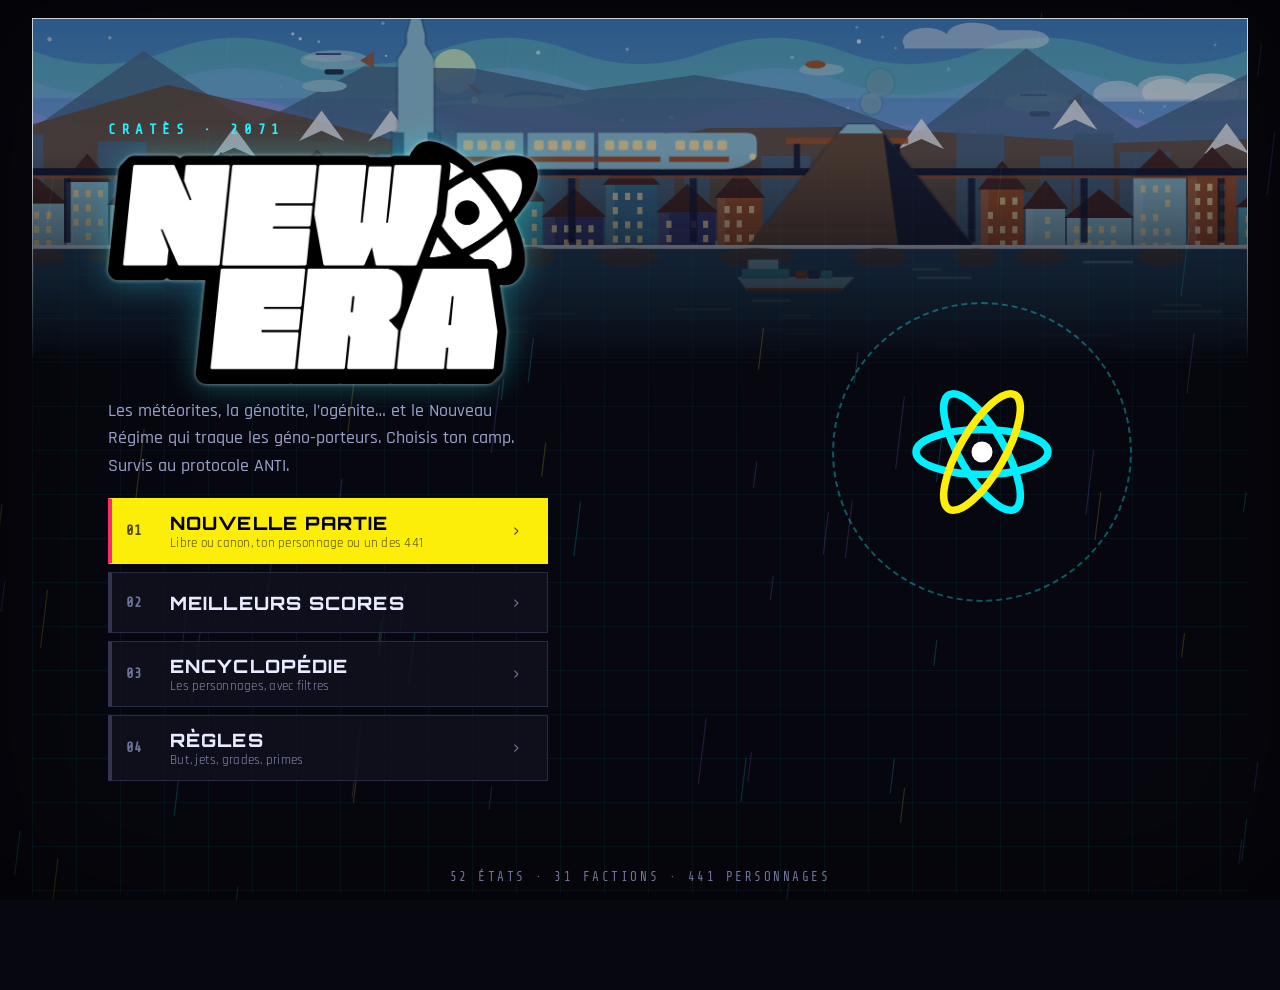
==== index.html @ a65b72b7 "Sursis après libération et en début de partie, avertissement Arena Co-Authored-By: Claude Sonnet 5.5" ====
<!doctype html>
<html lang="fr">
<head>
<meta charset="utf-8">
<meta name="viewport" content="width=device-width,initial-scale=1,viewport-fit=cover">
<meta name="theme-color" content="#09080f">
<meta name="apple-mobile-web-app-capable" content="yes">
<meta name="mobile-web-app-capable" content="yes">
<title>NEW ERA</title>
<link rel="icon" type="image/svg+xml" href="[data-uri]">
<link rel="preconnect" href="https://fonts.googleapis.com"><link rel="preconnect" href="https://fonts.gstatic.com" crossorigin>
<link rel="stylesheet" href="https://fonts.googleapis.com/css2?family=Orbitron:wght@500;700;900&family=Rajdhani:wght@500;600;700&family=Share+Tech+Mono&display=swap">
<style>:root{color-scheme:dark;--bg:#05040b;--panel:#0c0b1c;--panel2:#13122c;--line:#2b2a55;--tx:#eef0ff;--mut:#8e93c4;--acc:#fcee09;--acc2:#00f0ff;--bad:#ff2a6d;--ok:#05ffa1;--warn:#ff9f43;--lock:#5b6076;--vi:#b026ff;--fd:Orbitron,'Chakra Petch',Bahnschrift,'Arial Narrow',Impact,sans-serif;--fb:Rajdhani,'Chakra Petch','Segoe UI',system-ui,sans-serif;--fm:'Share Tech Mono',ui-monospace,Consolas,monospace}
*{box-sizing:border-box;-webkit-tap-highlight-color:transparent}
html,body{overflow-x:hidden;max-width:100vw;margin:0;background:var(--bg);color:var(--tx);font:16px/1.55 "Segoe UI",system-ui,-apple-system,Roboto,Arial,sans-serif;-webkit-text-size-adjust:100%}
body{background:radial-gradient(1200px 600px at 80% -10%,#2a1456 0%,transparent 60%),radial-gradient(900px 500px at -10% 110%,#0b3350 0%,transparent 55%),var(--bg);min-height:100vh}
body::after{content:"";position:fixed;inset:0;pointer-events:none;z-index:0;background:repeating-linear-gradient(0deg,rgba(255,255,255,.018) 0 1px,transparent 1px 3px)}
#bg{position:fixed;inset:0;z-index:0;pointer-events:none}
button{font:inherit;color:inherit;cursor:pointer}
#app{position:relative;z-index:1;max-width:1240px;margin:0 auto;padding:10px 12px calc(96px + env(safe-area-inset-bottom))}
@keyframes glitch{0%,92%,100%{transform:none;text-shadow:3px 3px 0 #000,0 0 28px rgba(255,232,58,.35)}93%{transform:translate(-3px,1px);text-shadow:-4px 0 #ff3d7f,4px 0 #27f0ff}95%{transform:translate(3px,-1px);text-shadow:4px 0 #ff3d7f,-4px 0 #27f0ff}97%{transform:none}}
h1,h2,h3{margin:.2em 0 .4em;line-height:1.2}
h3{font-size:.95rem;color:var(--acc);text-transform:uppercase;letter-spacing:.1em;margin-top:1em}
/* ───── HUD ───── */
.hud>*{min-width:0}.hud{grid-template-columns:minmax(0,1fr);position:sticky;top:6px;z-index:6;background:linear-gradient(180deg,rgba(24,22,52,.96),rgba(14,14,32,.96));backdrop-filter:blur(8px);border:1px solid rgba(39,240,255,.22);border-radius:14px;padding:8px 12px 8px;display:grid;gap:6px;box-shadow:0 8px 30px rgba(0,0,0,.45);transition:box-shadow .3s}
.hud.dmg{animation:hudhit .6s}.hud.heal{animation:hudheal .7s}
@keyframes hudhit{0%{box-shadow:0 0 0 0 rgba(255,61,127,.9),inset 0 0 40px rgba(255,61,127,.45)}100%{box-shadow:0 8px 30px rgba(0,0,0,.45)}}
@keyframes hudheal{0%{box-shadow:0 0 0 0 rgba(53,240,160,.8),inset 0 0 30px rgba(53,240,160,.35)}100%{box-shadow:0 8px 30px rgba(0,0,0,.45)}}
.hud-top{display:flex;align-items:center;gap:10px}
.avatar{width:38px;height:38px;flex:none;display:grid;place-items:center;font-weight:900;font-size:1.1rem;color:#000;background:hsl(var(--hue),90%,62%);clip-path:polygon(25% 3%,75% 3%,100% 50%,75% 97%,25% 97%,0 50%);box-shadow:0 0 12px hsl(var(--hue),90%,62%)}
.who{min-width:0;flex:1}.nm{font-weight:900;font-size:1.05rem;line-height:1.1;color:var(--acc);letter-spacing:.02em;white-space:nowrap;overflow:hidden;text-overflow:ellipsis}.sub{color:var(--mut);font-size:.72rem;text-transform:uppercase;letter-spacing:.07em;white-space:nowrap;overflow:hidden;text-overflow:ellipsis}
.hud-btns{display:flex;gap:6px}
.ibtn{width:34px;height:34px;border-radius:10px;border:1px solid var(--line);background:var(--panel2);display:grid;place-items:center;padding:0;font-size:1rem;position:relative;overflow:hidden}
.ibtn:active{transform:scale(.92)}
.hud-bars{display:grid;grid-template-columns:1fr 1fr;gap:10px}
.stat{display:grid;grid-template-columns:auto 1fr auto;align-items:center;gap:6px;font-size:.66rem;letter-spacing:.1em;color:var(--mut)}
.stat .val{color:var(--tx);font-weight:800;font-size:.8rem;letter-spacing:0;min-width:3.4em;text-align:right}
.bar{height:8px;background:#05050c;border:1px solid var(--line);border-radius:4px;overflow:hidden;position:relative}
.bar>i{display:block;height:100%;transition:width .7s cubic-bezier(.2,.8,.2,1)}
.stat.hp .bar>i,.bar.hp>i{background:linear-gradient(90deg,#ff3d7f,#ff8a5c)}
.stat.en .bar>i{background:linear-gradient(90deg,#27f0ff,#6a7bff)}
.hud-pills{display:flex;gap:6px;overflow-x:auto;scrollbar-width:none;padding-bottom:1px}.hud-pills::-webkit-scrollbar{display:none}
.pill{flex:none;background:var(--panel2);border:1px solid var(--line);border-radius:999px;padding:1px 10px;font-size:.78rem;white-space:nowrap}
.pill.cash{color:var(--acc);font-weight:800;border-color:rgba(255,232,58,.35)}.hud.gain .pill.cash{animation:pillpop .6s}
.pill.wanted{color:#fff;border-color:var(--bad);background:rgba(255,61,127,.18)}.pill.gem{border-color:rgba(166,120,255,.5)}
@keyframes pillpop{40%{transform:scale(1.18);box-shadow:0 0 14px var(--acc)}}
.ticker{display:flex;gap:8px;align-items:center;margin:8px 0 0;padding:5px 10px;border:1px solid var(--acc);border-radius:6px;background:rgba(255,232,58,.07);font-size:.8rem;cursor:pointer;animation:slidein .5s both}
.ticker .tk{background:var(--acc);color:#000;font-weight:900;padding:0 6px;border-radius:3px;font-size:.68rem;white-space:nowrap}.ticker .tt{flex:1;color:#fff}.ticker .x{color:var(--mut)}
@keyframes slidein{from{opacity:0;transform:translateY(-8px)}}
/* ───── mise en page ───── */
.layout>*{min-width:0}.layout{display:grid;grid-template-columns:minmax(0,1fr) 380px;gap:14px;margin-top:12px}
.layout.solo{grid-template-columns:minmax(0,820px);justify-content:center}
.card{background:linear-gradient(160deg,rgba(26,26,58,.94),rgba(15,15,34,.94));border:1px solid rgba(39,240,255,.18);border-radius:14px;padding:14px 16px;position:relative}
.scene{border-left:3px solid var(--acc);clip-path:polygon(0 0,calc(100% - 22px) 0,100% 22px,100% 100%,22px 100%,0 calc(100% - 22px))}
.scene .title{font-size:1.5rem;font-weight:900;margin:2px 0 8px;letter-spacing:.01em}
.kicker{color:var(--acc2);font-size:.72rem;letter-spacing:.16em;text-transform:uppercase;font-weight:800}
.scene p{margin:.55em 0;font-size:1.02rem}
.rv{animation:rv .6s both;animation-delay:calc(var(--d,0s) + var(--i,0)*85ms)}
@keyframes rv{from{opacity:0;transform:translateY(12px);filter:blur(6px)}to{opacity:1;transform:none;filter:none}}
.quiet .rv,.quiet .card,.quiet .dicebox{animation:none!important}
.good{color:var(--ok)}.badc{color:var(--bad)}.mut{color:var(--mut)}.warnc{color:var(--warn)}.acc{color:var(--acc)}
.chips{display:flex;flex-wrap:wrap;gap:6px;margin:12px 0 4px}
.chip{border:1px solid var(--line);background:rgba(39,240,255,.07);border-radius:4px;padding:2px 9px;font-size:.78rem;font-weight:800;letter-spacing:.03em;text-transform:uppercase;color:var(--acc2)}
.chip.good{border-color:var(--ok);color:var(--ok);background:rgba(53,240,160,.08)}.chip.badc{border-color:var(--bad);color:var(--bad);background:rgba(255,61,127,.1)}.chip.acc{border-color:var(--acc);color:var(--acc);background:rgba(255,232,58,.08)}.chip.warnc{border-color:var(--warn);color:var(--warn)}
/* ───── dé ───── */
.dicebox{display:flex;gap:16px;align-items:center;margin:10px 0 6px;padding:10px 12px;border:1px solid var(--line);border-radius:12px;background:rgba(0,0,0,.28);animation:rv .4s both}
.dface{width:88px;height:88px;flex:none;display:grid;place-items:center}
.dsq{width:62px;height:62px;border:3px solid var(--acc2);transform:rotate(45deg);display:grid;place-items:center;background:rgba(39,240,255,.08);box-shadow:0 0 18px rgba(39,240,255,.35)}
.dnum{transform:rotate(-45deg);font:900 2rem/1 Impact,"Arial Black",sans-serif;color:var(--acc2)}
.dicebox.rolling .dsq{animation:tumble .5s linear infinite}.dicebox.rolling .dnum{animation:tumbleb .5s linear infinite}
@keyframes tumble{to{transform:rotate(405deg)}}@keyframes tumbleb{to{transform:rotate(-405deg)}}
.dinfo{min-width:0}.dlab{font-size:.7rem;letter-spacing:.14em;text-transform:uppercase;color:var(--mut);font-weight:700}
.dres{font:900 1.35rem/1.15 Impact,"Arial Black",sans-serif;letter-spacing:.04em;color:var(--acc2)}.dsub{font-size:.82rem;color:var(--mut)}
.dparts{display:flex;flex-wrap:wrap;gap:4px;margin-top:5px}.dp{font-size:.68rem;border:1px solid var(--line);border-radius:3px;padding:0 5px;color:var(--ok)}.dp.neg{color:var(--bad)}
.dicebox.ok .dsq{border-color:var(--ok);background:rgba(53,240,160,.12);box-shadow:0 0 26px rgba(53,240,160,.55);animation:dpop .5s}.dicebox.ok .dnum,.dicebox.ok .dres{color:var(--ok)}
.dicebox.ko .dsq{border-color:var(--bad);background:rgba(255,61,127,.12);box-shadow:0 0 26px rgba(255,61,127,.55);animation:dshake .5s}.dicebox.ko .dnum,.dicebox.ko .dres{color:var(--bad)}
.dicebox.crit{border-color:var(--acc);background:linear-gradient(90deg,rgba(255,232,58,.14),transparent)}.dicebox.crit .dsq{border-color:var(--acc);background:rgba(255,232,58,.2);box-shadow:0 0 40px rgba(255,232,58,.9);animation:dpop .7s}.dicebox.crit .dnum,.dicebox.crit .dres{color:var(--acc)}
.dicebox.fumble{border-color:var(--bad)}.dicebox.fumble .dsq{border-color:var(--bad);background:rgba(255,61,127,.25);animation:dshake .6s}.dicebox.fumble .dnum,.dicebox.fumble .dres{color:var(--bad)}
@keyframes dpop{0%{transform:rotate(45deg) scale(.5)}60%{transform:rotate(45deg) scale(1.3)}100%{transform:rotate(45deg) scale(1)}}
@keyframes dshake{0%,100%{transform:rotate(45deg)}20%{transform:rotate(45deg) translate(-8px,6px)}40%{transform:rotate(45deg) translate(8px,-6px)}60%{transform:rotate(45deg) translate(-5px,4px)}80%{transform:rotate(45deg) translate(5px,-3px)}}
/* ───── choix ───── */
.choices{display:flex;flex-direction:column;gap:8px;margin-top:14px}
.ch{position:relative;overflow:hidden;display:flex;align-items:center;gap:11px;width:100%;text-align:left;background:linear-gradient(90deg,rgba(32,33,70,.95),rgba(22,23,48,.95));border:1px solid var(--line);border-radius:10px;padding:10px 13px;min-height:54px;transition:transform .12s,border-color .15s,box-shadow .15s}
.ch:hover:not(:disabled){border-color:var(--acc2);transform:translateX(3px);box-shadow:0 0 16px rgba(39,240,255,.2)}
.ch:active:not(:disabled){transform:scale(.985)}
.key{flex:none;width:24px;height:24px;border:1px solid var(--mut);border-radius:5px;display:grid;place-items:center;font-size:.75rem;color:var(--mut);font-weight:800}
.ch .body{flex:1;min-width:0;display:flex;flex-direction:column}.ch .l{font-weight:800;line-height:1.25}.ch .s{font-size:.8rem;color:var(--mut);margin-top:1px}
.pct{flex:none;font-size:.78rem;font-weight:900;border:1px solid;border-radius:4px;padding:0 7px}.pct.hi{color:var(--ok);border-color:var(--ok)}.pct.mid{color:var(--acc);border-color:var(--acc)}.pct.lo{color:var(--bad);border-color:var(--bad)}
.ch.danger{border-left:4px solid var(--bad)}.ch.risk{border-left:4px solid var(--warn)}.ch.safe{border-left:4px solid var(--ok)}
.ch:disabled{opacity:.5;cursor:not-allowed;background:#0d0d1d;border-style:dashed}.lockwhy{color:var(--warn);font-size:.78rem;margin-top:2px}
.ch.back{min-height:42px;background:transparent;border-style:dashed;color:var(--mut)}
.ch.cta{justify-content:center;background:var(--acc);color:#000;border:0;font-weight:900;text-transform:uppercase;letter-spacing:.16em;min-height:58px;clip-path:polygon(3% 0,100% 0,100% 70%,97% 100%,0 100%,0 30%);animation:rv .6s both,ctapulse 2.2s 1s infinite}
.ch.cta .l{font-weight:900}.ch.cta .body{flex:0 1 auto}.ch.cta .arrow{font-size:1.4rem;line-height:1;margin-left:4px}.ch.cta:hover:not(:disabled){transform:translateX(0) scale(1.015);box-shadow:none;filter:brightness(1.1)}
@keyframes ctapulse{50%{filter:brightness(1.18)}}
.rip::after{content:"";position:absolute;left:var(--rx,50%);top:var(--ry,50%);width:12px;height:12px;border-radius:50%;background:rgba(255,255,255,.55);transform:translate(-50%,-50%) scale(0);animation:ripple .55s ease-out;pointer-events:none}
@keyframes ripple{to{transform:translate(-50%,-50%) scale(24);opacity:0}}
.choices.tiles{display:grid;grid-template-columns:repeat(2,minmax(0,1fr));gap:9px}
.tiles .ch{flex-direction:column;justify-content:center;text-align:center;min-height:112px;padding:12px 8px}.tiles .ch .body{align-items:center}.tiles .tic{font-size:2rem;line-height:1;filter:drop-shadow(0 0 8px rgba(255,232,58,.4))}.tiles .ch .s{font-size:.72rem}.tiles .ch:hover:not(:disabled){transform:translateY(-3px)}
/* ───── panneaux, onglets ───── */
.tabs{display:flex;flex-wrap:wrap;gap:4px;margin-bottom:8px}.tab{background:var(--panel2);border:1px solid var(--line);border-radius:8px;padding:3px 9px;font-size:.82rem;position:relative;overflow:hidden}.tab.on{background:var(--acc);color:#000;border-color:var(--acc);font-weight:800}
.side{font-size:.9rem}.kv{display:grid;grid-template-columns:auto 1fr;gap:2px 10px}.kv b{color:var(--mut);font-weight:600}
.attr{display:flex;align-items:center;gap:8px;margin:4px 0}.attr .n{width:92px}.attr .pips{display:flex;gap:2px;flex-wrap:wrap;flex:1}.attr .pip{width:11px;height:11px;border-radius:2px;background:#05050c;border:1px solid var(--line)}.attr .pip.on{background:var(--acc);box-shadow:0 0 6px rgba(255,232,58,.5)}
.stones{display:grid;grid-template-columns:repeat(8,1fr);gap:5px}.stone{aspect-ratio:1;border-radius:50%;border:2px solid #000;display:flex;align-items:center;justify-content:center;font-size:.7rem;font-weight:800;opacity:.25;filter:grayscale(.7)}.stone.have{opacity:1;filter:none;box-shadow:0 0 12px currentColor;animation:glow 2.4s infinite}
@keyframes glow{50%{box-shadow:0 0 22px currentColor}}
.tag{display:inline-block;background:var(--panel2);border:1px solid var(--line);border-radius:6px;padding:0 6px;font-size:.75rem;margin:1px 2px 1px 0}
.row{display:flex;gap:8px;flex-wrap:wrap;align-items:center}
input[type=text],input[type=number],select{background:#05050c;border:1px solid var(--line);color:var(--tx);border-radius:8px;padding:9px 11px;font:inherit;width:100%}
.btn{background:var(--acc);color:#000;border:0;border-radius:9px;padding:8px 16px;font-weight:800;position:relative;overflow:hidden}.btn.alt{background:var(--panel2);color:var(--tx);border:1px solid var(--line);font-weight:600}
.crumbs{font-size:.85rem;color:var(--mut)}.small{font-size:.82rem}.glyph{border-left:3px solid var(--acc2);padding:4px 10px;margin:8px 0;background:var(--panel2);border-radius:0 8px 8px 0;font-style:italic}
table.t{width:100%;border-collapse:collapse;font-size:.85rem}table.t td,table.t th{padding:3px 6px;border-bottom:1px solid var(--line);text-align:left}
.news div{padding:3px 0;border-bottom:1px dashed var(--line)}.news{font-size:.85rem}.scroll{max-height:420px;overflow:auto}
/* ───── combat ───── */
.combat .foe{position:relative;background:var(--panel2);border:1px solid var(--line);border-radius:10px;padding:8px 10px;margin:7px 0;transition:.2s;cursor:pointer}
.combat .foe.tgt{border-color:var(--acc);box-shadow:0 0 14px rgba(255,232,58,.25)}.combat .foe.dead{opacity:.3;filter:grayscale(1)}
.combat .foe.hit,.pcstat.hit{animation:foehit .45s}
@keyframes foehit{0%,100%{transform:none}20%{transform:translateX(-7px);background:rgba(255,61,127,.35)}50%{transform:translateX(6px)}75%{transform:translateX(-3px)}}
.combat .log{background:#05050c;border:1px solid var(--line);border-radius:8px;padding:6px 10px;max-height:150px;overflow:auto;font-size:.86rem;margin:8px 0}.combat .log div{padding:1px 0}.log-miss{color:var(--mut)}.log-dmg{color:var(--bad)}
.pop{position:absolute;top:0;font:900 1.6rem/1 Impact,"Arial Black",sans-serif;pointer-events:none;z-index:4;text-shadow:0 2px 0 #000,0 0 12px currentColor;animation:popup 1.3s ease-out both}
.pop.dmg{color:#ff5c8a}.pop.crit{color:var(--acc);font-size:2.1rem}.pop.miss{color:var(--mut);font-size:1rem}.pop.heal{color:var(--ok)}.pop.ok{color:var(--acc2);font-size:1.1rem}
@keyframes popup{0%{transform:translateY(8px) scale(.4);opacity:0}15%{transform:translateY(-8px) scale(1.25);opacity:1}100%{transform:translateY(-52px) scale(1);opacity:0}}
/* ───── carte ───── */
.mapbox{position:relative}.mapscroll{overflow:auto;border-radius:10px;background:#ececec;max-height:70vh;-webkit-overflow-scrolling:touch}.map{display:block;width:100%;height:auto}
.mapbtns{position:absolute;right:8px;top:8px;z-index:3;display:flex;flex-direction:column;gap:6px}.mapbtns .ibtn{background:rgba(10,10,30,.85)}
.map .st.go{cursor:pointer}.map .st.go circle:first-child{animation:stpulse 1.6s infinite}
@keyframes stpulse{50%{stroke:#27f0ff;stroke-width:8}}
.map text{font:700 15px "Segoe UI",Arial,sans-serif;fill:#161616;paint-order:stroke;stroke:#ececec;stroke-width:3.5px;pointer-events:none}
.routeline{animation:dash 1s linear infinite}@keyframes dash{to{stroke-dashoffset:-36}}
.pulse{transform-box:fill-box;transform-origin:center;animation:ring 1.3s infinite}@keyframes ring{0%{transform:scale(.7);opacity:1}100%{transform:scale(2);opacity:0}}
/* ───── cartons plein écran, particules ───── */
.splash{position:fixed;inset:0;z-index:100;display:grid;place-items:center;pointer-events:none;background:radial-gradient(circle at center,rgba(5,5,15,.88),rgba(5,5,15,.55) 70%,transparent);animation:splfade 1.9s both}
@keyframes splfade{0%{opacity:0}12%{opacity:1}80%{opacity:1}100%{opacity:0}}
.sp-in{text-align:center;animation:splin .7s cubic-bezier(.2,1.3,.3,1) both;padding:0 16px}
@keyframes splin{from{transform:scale(.4) rotate(-4deg);opacity:0;filter:blur(8px)}to{transform:none;opacity:1;filter:none}}
.sp-ic{font-size:4rem;filter:drop-shadow(0 0 20px var(--c));animation:float 1.2s ease-in-out infinite alternate}@keyframes float{to{transform:translateY(-10px) scale(1.08)}}
.sp-t{font:900 clamp(2rem,9vw,4.4rem)/1 Impact,"Arial Black",sans-serif;letter-spacing:.05em;color:var(--c);text-shadow:0 0 30px var(--c),3px 3px 0 #000}
.sp-s{margin-top:8px;color:#fff;letter-spacing:.18em;text-transform:uppercase;font-size:.85rem;font-weight:700}
.splash.year .sp-t{font-size:clamp(4rem,22vw,10rem);animation:glitch 1s 2}
.splash.train{background:linear-gradient(90deg,transparent,rgba(5,5,15,.9) 20%,rgba(5,5,15,.9) 80%,transparent)}.splash.train::before{content:"";position:absolute;left:0;right:0;top:50%;height:10px;background:var(--c);box-shadow:0 0 24px var(--c);transform:translateY(60px);animation:trainbar 1.3s ease-in}
@keyframes trainbar{from{clip-path:inset(0 100% 0 0)}to{clip-path:inset(0 0 0 0)}}
.particle{position:fixed;width:var(--s);height:var(--s);background:var(--c);z-index:101;pointer-events:none;border-radius:2px;box-shadow:0 0 8px var(--c);animation:part 1s ease-out both}
@keyframes part{to{transform:translate(var(--dx),var(--dy)) rotate(260deg);opacity:0}}
.flash{position:fixed;inset:0;z-index:99;pointer-events:none;background:radial-gradient(circle,transparent 40%,var(--c) 130%);opacity:0;animation:flashit .45s}@keyframes flashit{20%{opacity:.55}100%{opacity:0}}
.toast{position:fixed;bottom:calc(88px + env(safe-area-inset-bottom));left:50%;transform:translateX(-50%);background:#000;border:1px solid var(--acc);padding:8px 16px;border-radius:10px;z-index:120;animation:rv .3s both}
#app.shake{animation:shk .35s}#app.shake-big{animation:shkb .6s}
@keyframes shk{0%,100%{transform:none}25%{transform:translate(-5px,2px)}50%{transform:translate(5px,-2px)}75%{transform:translate(-3px,1px)}}
@keyframes shkb{0%,100%{transform:none}10%{transform:translate(-12px,5px)}30%{transform:translate(11px,-6px)}50%{transform:translate(-9px,4px)}70%{transform:translate(7px,-3px)}90%{transform:translate(-3px,1px)}}
/* ───── dock + tiroir mobile ───── */
.dock{display:none}
#sheet{position:fixed;inset:0;z-index:50;pointer-events:none}.sh-bg{position:absolute;inset:0;background:rgba(0,0,0,.55);opacity:0;transition:opacity .25s}
.sh-pan{position:absolute;left:0;right:0;bottom:0;max-height:82vh;display:flex;flex-direction:column;background:linear-gradient(180deg,#1a1a3a,#0f0f22);border-top:2px solid var(--acc);border-radius:18px 18px 0 0;transform:translateY(100%);transition:transform .32s cubic-bezier(.2,.9,.3,1);padding-bottom:calc(76px + env(safe-area-inset-bottom))}
#sheet.open{pointer-events:auto}#sheet.open .sh-bg{opacity:1}#sheet.open .sh-pan{transform:none}
.sh-head{display:flex;justify-content:space-between;align-items:center;padding:12px 16px 4px;font-size:1.05rem}.sh-body{overflow:auto;padding:6px 16px 16px}
.opt{background:var(--panel2);border:1px solid var(--line);border-radius:10px;padding:8px 10px;text-align:left}
@media(max-width:960px){
  .combat .log{max-height:96px}
  .layout{grid-template-columns:minmax(0,1fr);margin-top:8px}.layout>.side{display:none}
  .dock{display:flex;position:fixed;left:0;right:0;bottom:0;z-index:60;background:linear-gradient(180deg,rgba(18,18,40,.96),rgba(8,8,20,.98));border-top:1px solid rgba(39,240,255,.3);padding:4px 4px calc(4px + env(safe-area-inset-bottom));backdrop-filter:blur(10px)}
  .dk{flex:1;background:none;border:0;display:flex;flex-direction:column;align-items:center;gap:0;padding:4px 0;border-radius:10px;position:relative;overflow:hidden;color:var(--mut)}.dk .i{font-size:1.25rem;line-height:1.2}.dk .n{font-size:.6rem;letter-spacing:.04em}.dk.on{color:var(--acc);background:rgba(255,232,58,.1)}
  #app{padding:8px 8px calc(96px + env(safe-area-inset-bottom))}.scene{padding:12px 13px}.scene .title{font-size:1.3rem}.mapscroll{max-height:60vh}
  .hud-bars{gap:8px}.dface{width:74px;height:74px}.dsq{width:52px;height:52px}.dnum{font-size:1.7rem}
}
@media(min-width:961px){.choices.tiles{grid-template-columns:repeat(3,minmax(0,1fr))}#sheet{display:none}}
@media(prefers-reduced-motion:reduce){*{animation-duration:.01ms!important;animation-iteration-count:1!important;transition-duration:.01ms!important}}
/* ───── sprites ───── */
.spr{image-rendering:pixelated;image-rendering:crisp-edges;display:block;max-width:none;user-select:none;-webkit-user-drag:none}
.cimg{flex:none;width:44px;height:52px;display:grid;place-items:end center;overflow:visible}.cimg .spr{filter:drop-shadow(0 2px 0 rgba(0,0,0,.6))}
.portwrap{display:grid;place-items:center;margin:8px 0;padding:10px;border-radius:12px;background:radial-gradient(circle at 50% 80%,rgba(166,120,255,.28),transparent 70%);border:1px dashed rgba(166,120,255,.35)}
.portrait{animation:bob 2.4s ease-in-out infinite;filter:drop-shadow(0 6px 0 rgba(0,0,0,.45))}
@keyframes bob{50%{transform:translateY(-5px)}}
.avatar.sp{background:linear-gradient(160deg,hsl(var(--hue),70%,28%),#10102a);clip-path:none;border-radius:10px;overflow:hidden;box-shadow:0 0 0 2px hsl(var(--hue),90%,62%);display:block}.avatar.sp .spr{margin:0 auto;object-fit:cover;object-position:top;width:100%;height:100%}
.mrow{display:flex;gap:10px;align-items:flex-start}.mini{flex:none}
.stage{display:flex;align-items:flex-end;justify-content:space-between;gap:6px;min-height:160px;margin:6px 0 4px;padding:8px 6px 12px;border-radius:12px;background:linear-gradient(180deg,transparent 55%,rgba(39,240,255,.1) 56%,rgba(0,0,0,.35)),radial-gradient(ellipse at 50% 100%,rgba(255,232,58,.12),transparent 70%);border-bottom:2px solid rgba(39,240,255,.35)}
.stage .side{display:flex;align-items:flex-end;gap:0;flex-wrap:nowrap;min-width:0}.stage .side>.sg:not(:first-child){margin-left:-10px}.stage .side.R>.sg:not(:first-child){margin-left:-4px}.emo{font-size:2.6rem}.stage .side.R{justify-content:flex-end}
.sg{position:relative;flex:none;transition:filter .2s,opacity .3s}.sg .spr,.sg .emo{animation:idle 1.6s ease-in-out infinite;transform-origin:bottom}
.sg:nth-child(2) .spr{animation-delay:.3s}.sg:nth-child(3) .spr{animation-delay:.6s}
@keyframes idle{50%{transform:scaleY(1.025) translateY(-2px)}}
.side.R .sg .spr{transform:scaleX(-1)}.side.R .sg .spr{animation:idleR 1.6s ease-in-out infinite}@keyframes idleR{0%,100%{transform:scaleX(-1)}50%{transform:scaleX(-1) scaleY(1.025) translateY(-2px)}}
.sg.foe{cursor:pointer}.sg.foe.tgt::after{content:"";position:absolute;left:10%;right:10%;bottom:-7px;height:6px;border-radius:50%;background:var(--acc);box-shadow:0 0 14px var(--acc);animation:ring2 1s infinite alternate}@keyframes ring2{to{opacity:.4}}
.sg.dead{opacity:.25;filter:grayscale(1)}.sg.hit .spr,.sg.hit .emo{animation:sprhit .45s!important;filter:brightness(2.4) saturate(0)}
@keyframes sprhit{0%,100%{transform:translateX(0)}25%{transform:translateX(-9px) rotate(-3deg)}60%{transform:translateX(7px) rotate(2deg)}}
.side.R .sg.hit .spr{animation:sprhitR .45s!important}@keyframes sprhitR{0%,100%{transform:scaleX(-1)}25%{transform:scaleX(-1) translateX(-9px)}60%{transform:scaleX(-1) translateX(7px)}}
.emo{font-size:3.4rem;line-height:1.1}.vs{font:900 1.2rem Impact,"Arial Black",sans-serif;color:var(--bad);align-self:center;opacity:.8}
.sg .pop{left:50%!important;top:-6px;transform:translateX(-50%)}
.sprgrid{display:grid;grid-template-columns:repeat(auto-fill,minmax(88px,1fr));gap:8px;max-height:52vh;overflow:auto;padding:4px}.sprbtn{background:var(--panel2);border:1px solid var(--line);border-radius:10px;padding:6px 2px 4px;display:flex;flex-direction:column;align-items:center;justify-content:flex-end;gap:2px;min-height:112px;font-size:.62rem;color:var(--mut)}.sprbtn:hover{border-color:var(--acc);transform:translateY(-2px)}
/* ───── transit ───── */
.transit{position:relative;height:min(62vh,520px);min-height:300px;border-radius:12px;overflow:hidden;background:#07070f;border:1px solid rgba(39,240,255,.3);cursor:pointer;margin:8px 0}
.transit svg.map{position:absolute;inset:0;width:100%;height:100%;background:#07070f;border-radius:0}
.map.dark text{fill:#fff;stroke:#07070f}.map.dark .stc{fill:#0d0e20;stroke:#cfd3e6}
.dothalo{filter:blur(2px)}
.tover{position:absolute;left:0;right:0;top:0;padding:10px 12px;background:linear-gradient(180deg,rgba(7,7,15,.92),transparent);pointer-events:none}
.tcap{font-size:1.05rem;color:#fff;display:flex;gap:8px;align-items:center;flex-wrap:wrap}.lchip{display:inline-grid;place-items:center;min-width:24px;height:24px;border-radius:6px;color:#000;font-weight:900}
.tbar{height:4px;background:rgba(255,255,255,.12);border-radius:3px;margin-top:6px;overflow:hidden}.tbar i{display:block;height:100%;width:0;background:#fff;box-shadow:0 0 8px #fff;transition:width .4s}
.tskip{position:absolute;bottom:8px;right:12px;font-size:.7rem;color:var(--mut);letter-spacing:.1em;text-transform:uppercase}
/* ═════════ THÈME CYBERPUNK ═════════ */
html,body{font-family:var(--fb);font-size:17.5px;font-weight:500}
body{background:radial-gradient(900px 520px at 85% -8%,rgba(176,38,255,.32),transparent 62%),radial-gradient(800px 520px at -8% 105%,rgba(0,240,255,.2),transparent 60%),radial-gradient(600px 300px at 50% 120%,rgba(255,42,109,.18),transparent 70%),var(--bg)}
body::before{content:"";position:fixed;inset:0;pointer-events:none;z-index:0;background:linear-gradient(rgba(0,240,255,.035) 1px,transparent 1px) 0 0/44px 44px,linear-gradient(90deg,rgba(0,240,255,.035) 1px,transparent 1px) 0 0/44px 44px;mask-image:radial-gradient(ellipse at center,#000 30%,transparent 85%)}
body::after{background:repeating-linear-gradient(0deg,rgba(0,0,0,.18) 0 1px,transparent 1px 3px);mix-blend-mode:multiply;opacity:.55;box-shadow:inset 0 0 160px rgba(0,0,0,.65)}
h3,.kicker,.sub,.pill,.stat,.chip,.key,.pct,.dlab,.dsub,.dp,.tcap,.lchip,.tskip,.tk,.dk .n,.tab,.mut.small,.lab{font-family:var(--fm);letter-spacing:.08em}
.scene .title,.sp-t,.dres,.dnum,.pop,.vs{font-family:var(--fd)}
.scene .title{font-size:1.45rem;font-weight:900;letter-spacing:.04em;text-transform:uppercase;text-shadow:0 0 18px rgba(0,240,255,.45);background:linear-gradient(90deg,#fff 40%,var(--acc2));-webkit-background-clip:text;background-clip:text;color:transparent}
.kicker{color:var(--acc);font-size:.72rem;text-shadow:0 0 8px rgba(252,238,9,.6)}.kicker::before{content:"// ";opacity:.7}
h3{color:var(--acc2);text-shadow:0 0 8px rgba(0,240,255,.5);font-size:.82rem}h3::before{content:"▌";color:var(--acc);margin-right:4px}
.card{background:linear-gradient(155deg,rgba(18,16,44,.93),rgba(8,7,22,.95));border:1px solid rgba(0,240,255,.32);box-shadow:0 0 0 1px rgba(0,0,0,.6),0 0 30px rgba(0,240,255,.07),inset 0 0 40px rgba(176,38,255,.05);border-radius:2px}
.scene{border-left:3px solid var(--acc);border-radius:2px;clip-path:polygon(0 0,calc(100% - 26px) 0,100% 26px,100% 100%,26px 100%,0 calc(100% - 26px))}
.scene::before,.side::before{content:"";position:absolute;right:8px;top:8px;width:16px;height:16px;border-top:2px solid var(--acc);border-right:2px solid var(--acc);opacity:.8;pointer-events:none}
.scene::after{content:"";position:absolute;left:8px;bottom:8px;width:16px;height:16px;border-bottom:2px solid var(--acc2);border-left:2px solid var(--acc2);opacity:.8;pointer-events:none}
.side{border-radius:2px;clip-path:polygon(0 0,calc(100% - 18px) 0,100% 18px,100% 100%,0 100%)}
.hud{border-radius:2px;background:linear-gradient(180deg,rgba(20,16,50,.97),rgba(8,7,22,.97));border:1px solid rgba(0,240,255,.4);box-shadow:0 0 24px rgba(0,240,255,.12),0 8px 30px rgba(0,0,0,.6);clip-path:polygon(0 0,calc(100% - 16px) 0,100% 16px,100% 100%,16px 100%,0 calc(100% - 16px))}
.hud::before{content:"";position:absolute;left:0;right:0;top:0;height:2px;background:linear-gradient(90deg,var(--acc),var(--acc2),var(--bad),transparent);opacity:.8}
.nm{font-family:var(--fd);font-size:.95rem;letter-spacing:.08em;text-transform:uppercase;text-shadow:0 0 10px rgba(252,238,9,.55)}
.avatar{clip-path:polygon(0 12%,12% 0,100% 0,100% 88%,88% 100%,0 100%);box-shadow:none;border:0;background:linear-gradient(135deg,hsl(var(--hue),90%,60%),#000)}
.avatar.sp{clip-path:polygon(0 12%,12% 0,100% 0,100% 88%,88% 100%,0 100%);border-radius:0;box-shadow:inset 0 0 0 2px hsl(var(--hue),95%,62%),0 0 14px hsl(var(--hue),95%,55%)}
.ibtn{border-radius:2px;background:rgba(0,240,255,.07);border:1px solid rgba(0,240,255,.35);clip-path:polygon(0 0,calc(100% - 7px) 0,100% 7px,100% 100%,7px 100%,0 calc(100% - 7px))}.ibtn:hover{background:rgba(0,240,255,.2)}
.bar{height:11px;border-radius:0;background:#020208;border:1px solid rgba(255,255,255,.18);position:relative}
.bar::after{content:"";position:absolute;inset:0;background:repeating-linear-gradient(90deg,transparent 0 8px,#05040b 8px 10px);pointer-events:none}
.stat.hp .bar>i,.bar.hp>i{background:linear-gradient(90deg,#ff2a6d,#ff7a45);box-shadow:0 0 10px #ff2a6d}.stat.en .bar>i{background:linear-gradient(90deg,#00f0ff,#7a5cff);box-shadow:0 0 10px #00f0ff}
.pill{border-radius:0;background:rgba(255,255,255,.04);border:1px solid rgba(142,147,196,.35);clip-path:polygon(0 0,calc(100% - 7px) 0,100% 7px,100% 100%,7px 100%,0 calc(100% - 7px));padding:1px 12px;font-size:.74rem;text-transform:uppercase}
.pill.cash{color:var(--acc);border-color:var(--acc);text-shadow:0 0 8px rgba(252,238,9,.6)}.pill.wanted{background:rgba(255,42,109,.2);border-color:var(--bad);animation:wanted 1.4s infinite}@keyframes wanted{50%{box-shadow:0 0 14px rgba(255,42,109,.7)}}
.ticker{border-radius:0;background:linear-gradient(90deg,rgba(252,238,9,.12),transparent)}
.ch{border-radius:2px;background:linear-gradient(90deg,rgba(24,22,60,.95),rgba(10,9,28,.95));border:1px solid rgba(142,147,196,.28);border-left:3px solid var(--acc2);clip-path:polygon(0 0,100% 0,100% calc(100% - 12px),calc(100% - 12px) 100%,0 100%);min-height:56px}
.ch:hover:not(:disabled){border-color:var(--acc);border-left-color:var(--acc);background:linear-gradient(90deg,rgba(252,238,9,.12),rgba(10,9,28,.95));box-shadow:0 0 18px rgba(252,238,9,.18),inset 0 0 20px rgba(252,238,9,.05)}
.ch:hover:not(:disabled) .l{text-shadow:2px 0 var(--bad),-2px 0 var(--acc2);animation:chg .25s}@keyframes chg{50%{transform:translateX(2px)}}
.ch .l{font-weight:700;font-size:1.05rem;letter-spacing:.02em}.ch .s{font-family:var(--fb);font-size:.86rem}
.key{border-radius:0;border-color:var(--acc2);color:var(--acc2);width:26px;height:26px;clip-path:polygon(0 0,calc(100% - 6px) 0,100% 6px,100% 100%,6px 100%,0 calc(100% - 6px))}
.ch.danger{border-left-color:var(--bad)}.ch.risk{border-left-color:var(--warn)}.ch.safe{border-left-color:var(--ok)}
.pct{border-radius:0;font-size:.8rem;text-shadow:0 0 8px currentColor}
.ch.cta{border-radius:0;font-family:var(--fd);font-weight:900;font-size:.95rem;letter-spacing:.2em;background:linear-gradient(90deg,#fcee09,#fff35c);box-shadow:0 0 28px rgba(252,238,9,.45);border:0}.ch.cta:hover:not(:disabled){box-shadow:0 0 38px rgba(252,238,9,.8)}.ch.cta .l{text-shadow:none;font-weight:900}
.ch.back{background:transparent;border-left-color:var(--mut);clip-path:none}
.chip{border-radius:0;background:rgba(0,240,255,.08);clip-path:polygon(0 0,calc(100% - 6px) 0,100% 6px,100% 100%,6px 100%,0 calc(100% - 6px))}
.dicebox{border-radius:0;border:1px solid rgba(0,240,255,.35);background:linear-gradient(90deg,rgba(0,240,255,.08),rgba(0,0,0,.3));clip-path:polygon(0 0,calc(100% - 14px) 0,100% 14px,100% 100%,0 100%)}
.dres{font-size:1.05rem;letter-spacing:.1em}.dnum{font-size:1.75rem}
.dsq{border-width:2px;border-radius:0}
.tiles .ch{clip-path:polygon(0 0,calc(100% - 14px) 0,100% 14px,100% 100%,14px 100%,0 calc(100% - 14px));border-left-width:1px;border-top:2px solid var(--acc2);align-items:center;background:radial-gradient(circle at 50% 0,rgba(0,240,255,.14),transparent 60%),linear-gradient(180deg,rgba(20,18,52,.95),rgba(8,7,22,.95))}
.tiles .tic{font-size:2.1rem;filter:drop-shadow(0 0 10px rgba(0,240,255,.65))}.tiles .ch .l{text-transform:uppercase;font-family:var(--fd);font-size:.78rem;letter-spacing:.08em}
.tab{border-radius:0;font-size:.74rem;text-transform:uppercase;clip-path:polygon(0 0,calc(100% - 6px) 0,100% 6px,100% 100%,0 100%)}.tab.on{background:var(--acc);box-shadow:0 0 14px rgba(252,238,9,.5)}
.dock{background:linear-gradient(180deg,rgba(16,12,40,.97),rgba(4,3,12,.99));border-top:1px solid var(--acc2);box-shadow:0 -6px 30px rgba(0,240,255,.18)}.dk.on{color:var(--acc);text-shadow:0 0 10px var(--acc);background:linear-gradient(180deg,rgba(252,238,9,.16),transparent)}.dk.on::before{content:"";position:absolute;top:0;left:20%;right:20%;height:2px;background:var(--acc);box-shadow:0 0 10px var(--acc)}
.sh-pan{border-top:2px solid var(--acc2);box-shadow:0 -10px 40px rgba(0,240,255,.25)}
.combat .foe{border-radius:0;clip-path:polygon(0 0,calc(100% - 10px) 0,100% 10px,100% 100%,0 100%)}
.stage{border-radius:0;border-bottom:2px solid var(--acc2);box-shadow:0 12px 30px -12px rgba(0,240,255,.5);background:linear-gradient(180deg,transparent 40%,rgba(0,240,255,.12) 100%),repeating-linear-gradient(90deg,rgba(0,240,255,.07) 0 1px,transparent 1px 36px)}
.sg .spr{filter:drop-shadow(0 0 6px rgba(0,240,255,.35))}.side.R .sg .spr{filter:drop-shadow(0 0 6px rgba(255,42,109,.5))}
.portwrap{border-radius:0;border:1px solid rgba(176,38,255,.5);background:radial-gradient(circle at 50% 100%,rgba(176,38,255,.4),transparent 70%),repeating-linear-gradient(0deg,rgba(255,255,255,.03) 0 2px,transparent 2px 4px);position:relative}
.portwrap::after{content:"";position:absolute;left:25%;right:25%;bottom:6px;height:8px;border-radius:50%;background:var(--acc2);filter:blur(5px);opacity:.7}
.cimg .spr{filter:drop-shadow(0 0 5px rgba(176,38,255,.7))}
.transit{border-radius:0;border-color:var(--acc2);box-shadow:0 0 30px rgba(0,240,255,.25),inset 0 0 40px rgba(0,0,0,.6)}
.splash{background:radial-gradient(circle at center,rgba(3,2,10,.9),rgba(3,2,10,.6) 70%,transparent)}.sp-t{font-weight:900;letter-spacing:.1em}
/* ── ville : bandeau skyline du hub ── */
.cityhead{position:relative;height:118px;margin:6px 0 10px;overflow:hidden;border:1px solid rgba(0,240,255,.35);background:linear-gradient(180deg,hsl(var(--h),70%,12%),#05040b 85%);clip-path:polygon(0 0,calc(100% - 18px) 0,100% 18px,100% 100%,0 100%)}
.cityhead .l1,.cityhead .l2{position:absolute;inset:auto 0 0 0;height:100%;background-repeat:repeat-x;background-position:0 100%;background-size:auto 100%}
.cityhead .l1{opacity:.45;animation:drift 90s linear infinite}.cityhead .l2{animation:drift 45s linear infinite}
@keyframes drift{to{background-position:-1200px 100%}}
.cityhead .ct{position:absolute;left:14px;top:10px;font-family:var(--fd);font-weight:900;font-size:1.5rem;letter-spacing:.08em;color:#fff;text-shadow:0 0 14px hsl(var(--h),100%,60%),0 0 2px #fff;text-transform:uppercase}
.cityhead .cs{position:absolute;left:14px;top:44px;font-family:var(--fm);font-size:.7rem;letter-spacing:.2em;color:hsl(var(--h),100%,75%);text-transform:uppercase}
.cityhead .cp{position:absolute;right:14px;top:10px;font-family:var(--fm);font-size:.7rem;color:var(--acc);border:1px solid var(--acc);padding:0 6px}
/* ── ÉCRAN TITRE ── */
.hero{position:relative;min-height:calc(100vh - 20px);display:flex;flex-direction:column;align-items:center;overflow:hidden;margin:-10px -12px;padding:34px 14px 40px;isolation:isolate}
.hero .sky{position:absolute;left:0;right:0;bottom:0;height:62%;z-index:-3;pointer-events:none}.hero .sky>i{position:absolute;inset:0;background-repeat:repeat-x;background-position:0 100%;background-size:auto 100%}
.hero .sky .a{opacity:.35;animation:drift 160s linear infinite}.hero .sky .b{opacity:.7;animation:drift 80s linear infinite}
.hero .sun{position:absolute;left:50%;top:6%;width:min(520px,90vw);aspect-ratio:1;transform:translateX(-50%);border-radius:50%;z-index:-4;background:radial-gradient(circle,rgba(255,42,109,.55),rgba(176,38,255,.25) 45%,transparent 68%);filter:blur(6px)}
.hero .floor{position:absolute;left:-60%;right:-60%;bottom:-2%;height:34%;z-index:-2;background:linear-gradient(rgba(0,240,255,.5) 1px,transparent 1px) 0 0/100% 34px,linear-gradient(90deg,rgba(0,240,255,.5) 1px,transparent 1px) 0 0/60px 100%;transform:perspective(260px) rotateX(62deg);transform-origin:50% 0;animation:floor 1.4s linear infinite;mask-image:linear-gradient(transparent 0,#000 60%);-webkit-mask-image:linear-gradient(transparent 0,#000 60%)}
@keyframes floor{to{background-position:0 34px,0 0}}
.atom{width:clamp(52px,12vw,104px);height:auto;flex:none;filter:drop-shadow(0 0 10px var(--acc2))}.atom .o{transform-origin:50px 50px;animation:orbit 6s linear infinite}.atom .o2{animation-duration:9s;animation-direction:reverse}@keyframes orbit{to{transform:rotate(360deg)}}
@keyframes gl1{0%,90%,100%{opacity:0}91%{opacity:.9;transform:translate(-6px,2px);clip-path:inset(10% 0 55% 0)}94%{opacity:.9;transform:translate(5px,-2px);clip-path:inset(60% 0 8% 0)}97%{opacity:0}}
@keyframes gl2{0%,91%,100%{opacity:0}92%{opacity:.9;transform:translate(6px,-1px);clip-path:inset(50% 0 20% 0)}95%{opacity:.9;transform:translate(-5px,2px);clip-path:inset(5% 0 70% 0)}98%{opacity:0}}
.lore{max-width:560px;text-align:center;color:#b9bde6;font-size:1.02rem;margin:6px 8px 0;line-height:1.45}
.fig{position:relative;display:flex;flex-direction:column;align-items:center;margin:0 -6px;animation:bob 3s ease-in-out infinite;animation-delay:calc(var(--i)*.35s)}
.fig .pose{position:relative;display:grid;place-items:end center}
.fig .spr{position:relative;z-index:2;filter:drop-shadow(0 0 1px #fff) drop-shadow(0 0 14px hsl(var(--hue),100%,55%))}
.fig::before{content:"";position:absolute;z-index:0;bottom:12px;width:150%;height:150%;background:conic-gradient(from 180deg at 50% 100%,transparent 35%,hsla(var(--hue),100%,60%,.28) 50%,transparent 65%);filter:blur(6px);pointer-events:none}
.fig .pad{position:relative;z-index:1;width:110%;height:12px;margin-top:-6px;border-radius:50%;background:radial-gradient(ellipse,hsl(var(--hue),100%,62%),hsla(var(--hue),100%,50%,.15) 70%);box-shadow:0 0 18px hsl(var(--hue),100%,55%);animation:padp 2s ease-in-out infinite alternate}@keyframes padp{to{opacity:.55}}.fig.ghost{position:absolute;left:50%;bottom:30px;transform:translateX(-50%);margin:0;z-index:0;animation:none;opacity:.5}.fig.ghost .spr{filter:brightness(.2) drop-shadow(0 0 22px #ff2a6d)}.fig.ghost::before,.fig.ghost .pad,.fig.ghost .nt{display:none}
.menu{width:min(420px,100%);display:flex;flex-direction:column;gap:9px;margin-top:22px}
.hero .menu .ch{min-height:54px;justify-content:center;text-align:center}.hero .menu .ch .l{font-family:var(--fd);font-size:.85rem;letter-spacing:.16em;text-transform:uppercase}
.hero .menu .ch.go{background:linear-gradient(90deg,#fcee09,#fff35c);color:#000;border:0;box-shadow:0 0 30px rgba(252,238,9,.5);animation:ctapulse 2s infinite}
.hero .menu .ch.go .l{text-shadow:none}
@media(max-width:640px){body{font-size:17px}}
@keyframes drift{to{background-position:calc(var(--tw,1200px)*-1) 100%}}
.hero{padding-top:20px}
.hero .sky{height:46%}.hero .sky .a{opacity:.2}.hero .sky .b{opacity:.65}
.fig.ghost{bottom:60px;opacity:.38}
.lore{font-size:.98rem}.menu{margin-top:16px}
.dk .n{letter-spacing:0;font-size:.56rem;text-transform:uppercase}
@media(max-width:640px){.hud-bars{gap:6px}.stat{font-size:.6rem}}
/* ── combat simplifié ── */
.sg.foe{display:flex;flex-direction:column;align-items:center}.sg .fi{width:100%;min-width:76px;max-width:130px;margin-top:4px;text-align:center}
.sg .fn{font-family:var(--fm);font-size:.58rem;letter-spacing:.06em;text-transform:uppercase;color:#fff;line-height:1.1;margin-bottom:2px}.sg .fs{font-size:.62rem;color:var(--warn)}
.bar.mini{height:7px}.bar.mini::after{background:repeating-linear-gradient(90deg,transparent 0 5px,#05040b 5px 6px)}
.rlog{margin:6px 0 2px;padding:6px 10px;border-left:2px solid var(--acc2);background:rgba(0,240,255,.05);font-size:.9rem;min-height:3.4em}.rlog div{padding:1px 0}.ibtn.act{background:rgba(252,238,9,.12);border-color:var(--acc)}
@media(max-width:640px){.sg .fi{min-width:60px}.sg .fn{font-size:.5rem}}
.stage .side{flex:0 1 auto}.sg .fi{min-width:0;max-width:96px}.stage{overflow:hidden}.sg.foe .spr{max-width:100%;height:auto}
.combat .sg.foe{clip-path:none;background:none;border:0;padding:0;margin:0;box-shadow:none;border-radius:0}
/* ═════════ VERSION PLATE : moins de dégradés, plus de lueurs ═════════ */
*{text-shadow:none!important}
.card,.hud,.scene,.side,.ch,.pill,.chip,.ibtn,.tab,.dicebox,.transit,.dock,.sh-pan,.tiles .ch,.stage,.pop{box-shadow:none!important}
body{background:#08080e}body::before{display:none}body::after{opacity:.0;box-shadow:none}
.card{background:#0e0e18;border:1px solid #2c2c44}
.scene{background:#0e0e18}
.hud{background:#0e0e18;border:1px solid #34344f}.hud::before{background:var(--acc);height:2px;opacity:1}
.scene .title{background:none;-webkit-background-clip:initial;background-clip:initial;color:#fff}
.nm{color:var(--acc)}
.avatar{background:hsl(var(--hue),45%,32%)}.avatar.sp{background:#1a1a2c;box-shadow:inset 0 0 0 2px hsl(var(--hue),50%,55%)!important;overflow:hidden;display:grid;place-items:start center}.avatar.sp .spr{width:auto!important;height:auto!important;object-fit:none;margin:0}
.bar{background:#050509;border-color:#3a3a56}.stat.hp .bar>i,.bar.hp>i{background:#ff2a6d}.stat.en .bar>i{background:#00e5ff}
.pill{background:#14141f;border-color:#34344f}.pill.cash{border-color:var(--acc)}.pill.wanted{background:#3a1020;animation:none}
.ticker{background:#14141f}
.ch{background:#12121e;border-color:#2c2c44;border-left-color:var(--acc2)}.ch:hover:not(:disabled){background:#191927;border-color:var(--acc);border-left-color:var(--acc);transform:translateX(2px)}
.ch:hover:not(:disabled) .l{animation:none}
.ch.cta{background:var(--acc);animation:none}.ch.cta:hover:not(:disabled){filter:brightness(1.08)}
.tiles .ch{background:#12121e;border-top-color:var(--acc2)}.tiles .tic{filter:none}
.chip{background:#12121e}.dicebox{background:#12121e;border-color:#34344f}
.dsq{box-shadow:none!important}.dicebox.ok .dsq{background:rgba(5,255,161,.1)}.dicebox.ko .dsq{background:rgba(255,42,109,.12)}.dicebox.crit{background:#1c1a08}
.tab.on{background:var(--acc)}.dock{background:#0b0b14;border-top:1px solid #34344f}.dk.on{background:#191927;text-shadow:none}.sh-pan{background:#0e0e18;box-shadow:none}
.stage{background:#10101c;border-bottom:2px solid #34344f}.sg .spr,.side.R .sg .spr,.cimg .spr,.portrait{filter:none!important}
.portwrap{background:#14141f;border:1px solid #34344f}.portwrap::after{display:none}
.splash{background:rgba(5,5,10,.88)}.sp-ic{filter:none}.splash .sp-t{text-shadow:none}.particle{box-shadow:none}
.kicker,h3{text-shadow:none}.pct{text-shadow:none}
.atom{filter:none}
.hero{display:flex;flex-direction:column;align-items:center;min-height:calc(100vh - 20px);padding:0 14px 30px;margin:-10px -12px}.hero>.env{margin:0 -14px;width:calc(100% + 28px)}.hero .menu .ch.go{background:var(--acc);box-shadow:none;animation:none}
.cityhead{background:none;border:1px solid #34344f}
/* ── décors ── */
.env{position:relative;overflow:hidden;border:1px solid #34344f;background:#090b1c;margin:8px 0}.env .envsvg{position:absolute;inset:0;width:100%;height:100%;display:block}
.hero>.env{border:0;border-bottom:1px solid #34344f;margin:0 -14px}
.envtag{position:absolute;left:12px;bottom:8px;display:flex;flex-direction:column;background:rgba(5,5,12,.72);padding:3px 9px;border-left:3px solid var(--acc)}.envtag b{font-family:var(--fd);font-size:.9rem;letter-spacing:.08em;text-transform:uppercase;color:#fff;line-height:1.2}.envtag span{font-family:var(--fm);font-size:.62rem;letter-spacing:.14em;color:var(--mut);text-transform:uppercase}
.fly{animation:flyx var(--d,14s) linear infinite}.fly.slow{--d:26s}@keyframes flyx{from{transform:translateX(-80px)}to{transform:translateX(900px)}}
.blade{animation:spin 7s linear infinite;transform-box:view-box}@keyframes spin{to{transform:rotate(360deg)}}
.mapscroll{background:#0a0a14;border:1px solid #34344f;border-radius:0}.map{background:#0a0a14}
.map text{fill:#e9ebff;stroke:#0a0a14;stroke-width:4px}
.map .stc{fill:#0a0a14;stroke:#e9ebff}

.stage{overflow:visible}.stage .vs{font-size:.9rem}.sg .fi{max-width:84px}.stage .side{gap:2px}
.env .envtag b{font-size:.78rem}.env .envtag span{font-size:.56rem}
.mapscroll{height:min(62vh,520px);min-height:300px;overflow:hidden;max-height:none}
.mapscroll svg.map{width:100%;height:100%;display:block;user-select:none;-webkit-user-select:none}
.map text{font-size:var(--fs,15px);stroke-width:calc(var(--fs,15px)*.3)}
.maphint{font-family:var(--fm);font-size:.64rem;letter-spacing:.06em;color:var(--mut);margin-top:4px;text-transform:uppercase}
.mapbtns .ibtn{width:40px;height:40px;font-size:1.1rem}
@media(max-width:960px){.mapscroll{height:58vh}}
.travelinfo{margin-top:8px;padding:8px 12px;border-left:3px solid var(--acc);background:#12121e;font-size:.95rem;min-height:3.4em}
/* combat épuré */
.combat .foes{display:flex;flex-direction:column;gap:6px;margin:6px 0}
.frow.hit,[data-k=pc].hit{animation:foehit .45s}
.combat [data-k=pc]{position:relative}

/* stations : blanches ; conseillées : jaunes ; toi : cyan */
.map .stc{fill:#f2f3ff;stroke:#0a0a14}.map .stc.reco{fill:#fcee09}.map .stc.here{fill:#00e5ff}.map .stc.stub{stroke:none}
.map text.recotxt{fill:#fcee09}
.map .recoring{transform-box:fill-box;transform-origin:center;animation:ring 1.6s infinite;pointer-events:none}
.map .st.go:hover .stc{stroke:#fcee09}
.maplegend{display:flex;gap:14px;margin-top:6px;font-family:var(--fm);font-size:.68rem;letter-spacing:.06em;text-transform:uppercase}.maplegend .y{color:#fcee09}.maplegend .w{color:#f2f3ff}.maplegend .c{color:#00e5ff}
.perk{font-size:.85rem;margin:2px 0 8px 10px;color:var(--acc,#ffe83a)}

.map .st.go circle:first-child{animation:none!important}.map .recoring{animation:none!important}
.map.lod text:not(.recotxt):not(.keytxt){display:none}
.mapscroll{contain:layout paint;overscroll-behavior:contain}

/* ── UX : navigation fluide ── */
.rv{animation-duration:.28s;animation-delay:calc(var(--d,0s) + var(--i,0)*28ms)}
.backchip{display:inline-flex;align-items:center;gap:6px;background:transparent;border:1px solid #34344f;color:var(--mut,#9aa0c8);font:700 .82rem var(--fm,monospace);letter-spacing:.06em;text-transform:uppercase;padding:7px 12px;margin:0 0 8px;cursor:pointer;min-height:36px}
.backchip:hover,.backchip:active{border-color:var(--acc);color:#fff}
.tip{display:flex;gap:8px;align-items:flex-start;background:#15152a;border:1px dashed #fcee09;color:#e9ebff;font-size:.85rem;line-height:1.35;padding:8px 10px;margin:6px 0}.tip .x{background:none;border:0;color:#9aa0c8;font-size:1rem;cursor:pointer;min-width:30px;min-height:30px}
.ch .s{display:-webkit-box;-webkit-line-clamp:3;-webkit-box-orient:vertical;overflow:hidden}
@media(max-width:700px){
  .hud-pills .pill:nth-child(n+4){display:none}
  .scene .title{font-size:1.15rem;margin-bottom:4px}
  .scene{padding:10px 12px}
  .ch{min-height:52px}
}
.foeico{display:inline-block;line-height:0;flex:none}
.fpv{display:grid;gap:8px;margin:8px 0}.fcard{display:flex;gap:12px;align-items:center;background:#12121f;border:1px solid #2a2a44;padding:10px}
.fcard .fi2{display:grid;gap:3px;min-width:0;flex:1}.fcard .tag{display:inline-block;margin:2px 4px 0 0;font:400 .72rem var(--fm);color:#27f0ff;border:1px solid #2a2a44;padding:1px 6px}
.rpips{display:flex;gap:6px;margin:4px 0 8px}.rp{flex:1;text-align:center;border:1px solid #2a2a44;background:#12121f;color:#9aa0c8;font:600 .95rem var(--fm);padding:6px 0}
.rp.w{border-color:#5be3a0;color:#5be3a0}.rp.l{border-color:#ff3d7f;color:#ff3d7f}.rp.d{color:#9aa0c8}.rp.cur{border-color:#fcee09;color:#fcee09}
.sit{margin:6px 0;padding:8px 10px;border-left:3px solid #27f0ff;background:#12121f}
/* ── Épuration : moins d'informations, plus de clarté ── */
.dparts{display:none}.dicebox.open .dparts{display:flex}.dicebox{cursor:pointer}.dicebox .dsub{font-size:.8rem}
.dicebox::after{content:"détail ▾";display:block;font:400 .66rem var(--fm);color:#6f7499;text-align:right;margin-top:2px}.dicebox.open::after{content:"réduire ▴"}
#app.lite .hud-pills{display:none}#app.lite .hud{padding-bottom:8px}
.pct{display:flex;flex-direction:column;align-items:center;line-height:1.05}.pct small{font:400 .6rem var(--fm);color:#9aa0c8;text-transform:uppercase;letter-spacing:.06em}
.morechip{background:transparent;border:1px dashed #34344f;color:#9aa0c8;cursor:pointer;font:600 .75rem var(--fm)}
@media(max-width:700px){
  .hud{padding:8px 10px}.hud-top{gap:8px}.hud .av,.hud .avatar{width:36px;height:36px}.hud .nm{font-size:1rem}.hud .sub{font-size:.62rem}
  .hud-bars{gap:2px}.hud-pills .pill{padding:0 8px;font-size:.72rem}
  .ticker{padding:6px 8px;font-size:.8rem}
  .rlog{font-size:.9rem}
}
/* animations douces */
@keyframes pip{0%{transform:scale(.4);opacity:0}60%{transform:scale(1.25)}100%{transform:scale(1);opacity:1}}
.rp.w,.rp.l,.rp.d{animation:pip .4s cubic-bezier(.2,1.4,.4,1)}@keyframes momp{50%{transform:scaleY(1.7)}}
.chip.rv{animation-name:chipin;animation-duration:.35s;animation-timing-function:cubic-bezier(.2,1.5,.4,1)}@keyframes chipin{from{opacity:0;transform:translateY(8px) scale(.9)}to{opacity:1;transform:none}}
.fcard{animation:cardin .35s both}.fcard:nth-child(2){animation-delay:.08s}.fcard:nth-child(3){animation-delay:.16s}@keyframes cardin{from{opacity:0;transform:translateX(-14px)}to{opacity:1;transform:none}}
.sit{animation:sitin .3s both}@keyframes sitin{from{opacity:0;transform:translateY(6px)}to{opacity:1;transform:none}}@keyframes fhit{25%{transform:translateX(-5px)}75%{transform:translateX(5px)}}
.ch:active{transform:scale(.985)}
@media(prefers-reduced-motion:reduce){.rp,.mc,.chip,.fcard,.sit,.frow{animation:none!important}}
#app.lite .scene .title{font-size:.95rem;margin:0 0 6px;color:#9aa0c8;letter-spacing:.04em}
.relwrap{height:min(60vh,520px);min-height:320px;overflow:hidden;background:#0a0a14;border:1px solid #34344f;touch-action:none}.relsvg{width:100%;height:100%;display:block;user-select:none;-webkit-user-select:none}
.rnode{cursor:pointer}.rnode .rlabel{fill:#e9ebff;font:700 calc(15px*var(--gs,1.7)) var(--fb);text-anchor:middle;paint-order:stroke;stroke:#0a0a14;stroke-width:calc(4px*var(--gs,1.7));pointer-events:none}.rnode .rlabel.me{fill:#fcee09}.rnode .rglyph{fill:#e9ebff;font:800 calc(18px*var(--gs,1.7)) var(--fd);text-anchor:middle;pointer-events:none}.rnode.on .rglyph{fill:#fcee09}
.relinfo{margin-top:8px;padding:10px;background:#12121f;border-left:3px solid #fcee09;display:grid;gap:3px}.relinfo .rn{font:800 1.05rem var(--fd)}
.maplegend .lg.g{color:#5be3a0}.maplegend .lg.r{color:#ff3d7f}
.relsvg.far .rnode.out .rlabel{display:none}.rnode .rlabel{font-size:calc(13px*var(--gs,1.7))}.rnode .rglyph{font-size:inherit}
button.pill{font:inherit;cursor:pointer;color:inherit}button.pill:active{transform:scale(.96)}
.dock{grid-template-columns:repeat(5,1fr)}
/* ── Marché en mosaïque ── */
.shopbar{display:grid;gap:8px;margin:2px 0 10px}.shopcats{display:flex;gap:6px;flex-wrap:wrap}.shopcats .tab{flex:1 1 auto;text-align:center;min-height:38px}
.swt{display:flex;align-items:center;gap:10px;justify-content:center;background:#12121f;border:1px solid #2a2a44;color:#9aa0c8;padding:8px 12px;cursor:pointer;font:600 .82rem var(--fm);letter-spacing:.08em;text-transform:uppercase;min-height:40px}
.swt .swk{position:relative;width:46px;height:22px;background:#0a0a14;border:1px solid #34344f;border-radius:12px;transition:background .25s}.swt .swk::after{content:"";position:absolute;top:2px;left:2px;width:16px;height:16px;border-radius:50%;background:#fcee09;transition:left .25s,background .25s}
.swt.on .swk{background:#3a0f22;border-color:#ff3d7f}.swt.on .swk::after{left:26px;background:#ff3d7f}.swt:not(.on) .swl:first-child{color:#fcee09}.swt.on .swl:last-child{color:#ff3d7f}
.choices.tiles.shop{grid-template-columns:repeat(auto-fill,minmax(150px,1fr));gap:8px}
.choices.tiles.shop .ch{min-height:86px;padding:8px 9px;text-align:left;align-items:flex-start;justify-content:flex-start;flex-direction:column;gap:2px}
.choices.tiles.shop .ch .key{display:none}.choices.tiles.shop .ch .l{font-size:.86rem;letter-spacing:.02em;text-transform:none;line-height:1.15}
.choices.tiles.shop .ch .s{font-size:.6rem;line-height:1.2;color:#8a8fb5;-webkit-line-clamp:3}
.choices.tiles.shop .ch.back,.choices.tiles.shop .ch:has(.tic){grid-column:span 1}
/* ── Épuration générale et animations ── */
.ch .s{-webkit-line-clamp:2}
.pill.dim{opacity:.6}
@media(max-width:700px){.pill.dim{display:none}}
.card.scene{animation:scin .32s cubic-bezier(.2,.9,.3,1) both}@keyframes scin{from{opacity:0;transform:translateY(12px)}to{opacity:1;transform:none}}
.ch{transition:transform .15s,border-color .2s,background .2s}.ch:hover:not(:disabled){transform:translateY(-1px)}
.hud .bar i{transition:width .6s cubic-bezier(.2,.9,.3,1)}
.chip.good{animation:chipin .35s both,glowg 1.6s .35s ease}@keyframes glowg{50%{box-shadow:0 0 14px rgba(91,227,160,.5)}}
.tabs .tab,.shopcats .tab{transition:background .2s,color .2s}
.splash .sp-t{animation:spt .5s cubic-bezier(.2,1.4,.4,1) both}@keyframes spt{from{opacity:0;transform:scale(.6)}to{opacity:1;transform:none}}
@media(prefers-reduced-motion:reduce){.card.scene,.chip.good,.splash .sp-t{animation:none!important}}
/* ── Banderole compacte : environnement + date + actualité ── */
.strip{margin:6px 0;border:1px solid #2a2a44;overflow:hidden}.strip-img{position:relative;line-height:0}.strip-img>*:first-child{margin:0!important;border:0!important}
.strip .sdate{position:absolute;top:4px;right:6px;font:600 .66rem var(--fm);letter-spacing:.08em;text-transform:uppercase;color:#e9ebff;background:rgba(10,10,20,.72);padding:2px 7px;line-height:1.3}
.snews{display:flex;align-items:center;gap:8px;background:#0b0b16;border-top:1px solid #fcee09;overflow:hidden;height:22px}
.snews .tk{flex:none;background:#fcee09;color:#000;font:800 .62rem var(--fm);letter-spacing:.1em;padding:0 8px;height:100%;display:flex;align-items:center}
.snt{flex:1;overflow:hidden;white-space:nowrap;font-size:.74rem;color:#e9ebff}.snt span{display:inline-block;padding-left:100%;animation:marq 24s linear infinite}
@keyframes marq{to{transform:translateX(-100%)}}
@media(prefers-reduced-motion:reduce){.snt span{animation:none;padding-left:0}}
/* ── Écran de niveau : juteux ── */
.lvl{display:grid;gap:14px}
.lvhead{text-align:center;padding:6px 0 2px;animation:lvin .5s cubic-bezier(.2,1.4,.4,1) both}
.lvk{font:800 .78rem var(--fm);letter-spacing:.32em;color:#fcee09;position:relative;display:inline-block;overflow:hidden}.lvk::after{content:"";position:absolute;inset:0;background:linear-gradient(100deg,transparent 30%,rgba(255,255,255,.75) 50%,transparent 70%);transform:translateX(-120%);animation:shine 2.2s .4s infinite}
@keyframes shine{to{transform:translateX(120%)}}
.lvn{font:900 clamp(3.6rem,18vw,6rem)/1 var(--fd);color:#fff;display:flex;justify-content:center;align-items:baseline;gap:4px;animation:lvpulse 1.6s ease-in-out infinite}.lvplus{color:#fcee09}
@keyframes lvpulse{50%{transform:scale(1.07);text-shadow:0 0 28px rgba(252,238,9,.55)}}
.lvsub{color:#9aa0c8;font:600 .9rem var(--fm);letter-spacing:.1em;text-transform:uppercase;margin-top:2px}
.lvgems{display:flex;gap:6px;justify-content:center;margin-top:8px;flex-wrap:wrap}.lvgem{width:16px;height:16px;background:#1d1d33;border:1px solid #34344f;transform:rotate(45deg);transition:all .3s}.lvgem.on{background:#fcee09;border-color:#fcee09;animation:gempop .6s both}
@keyframes gempop{from{transform:rotate(45deg) scale(0)}60%{transform:rotate(225deg) scale(1.4)}to{transform:rotate(45deg) scale(1)}}
.lvhead.fin .lvn{color:#5be3a0;animation:none}.lvhead.fin .lvplus{color:#5be3a0}
.lvcards{display:grid;gap:10px}
.lvcard{display:grid;grid-template-columns:44px 1fr auto;gap:10px;align-items:center;text-align:left;background:#12121f;border:1px solid #2a2a44;border-left:4px solid var(--c);padding:10px 12px;color:var(--fg,#e9ebff);cursor:pointer;position:relative;overflow:hidden;animation:lvcard .45s var(--d) cubic-bezier(.2,1.2,.4,1) both;transition:transform .15s,border-color .2s,opacity .3s,background .2s}
.lvcard:hover{transform:translateX(3px);background:#171728}.lvcard:active{transform:scale(.98)}
.lvcard.hit{animation:lvhit .5s ease}@keyframes lvhit{30%{transform:scale(1.04);background:#232344}}
.lvcard.dim{opacity:.4;pointer-events:none}
@keyframes lvcard{from{opacity:0;transform:translateX(-26px)}to{opacity:1;transform:none}}@keyframes lvin{from{opacity:0;transform:scale(.7)}to{opacity:1;transform:none}}
.lvic{font-size:1.9rem;line-height:1;text-align:center;filter:drop-shadow(0 0 8px var(--c))}
.lvmid{display:grid;gap:3px;min-width:0}.lvname{font:800 1rem var(--fb);letter-spacing:.02em}.lvdesc{font-size:.72rem;color:#8a8fb5;line-height:1.2}
.lvpips{display:flex;gap:3px;margin-top:3px}.lvp{flex:1;height:8px;background:#1d1d33;max-width:18px}.lvp.on{background:var(--c)}.lvp.pop{animation:pipup .55s cubic-bezier(.2,1.6,.4,1)}.lvp.nx{outline:1px dashed var(--c);animation:nxb 1.2s ease-in-out infinite}
@keyframes pipup{0%{transform:scaleY(.2)}60%{transform:scaleY(2.2)}100%{transform:none}}@keyframes nxb{50%{opacity:.35}}
.lvval{font:900 1.5rem var(--fd);color:var(--c);min-width:34px;text-align:right}
.lvplusb{position:absolute;right:10px;top:6px;font-size:.9rem;color:var(--c);opacity:.0;transition:opacity .2s}.lvcard:hover .lvplusb{opacity:1}
@media(prefers-reduced-motion:reduce){.lvn,.lvk::after,.lvhead,.lvcard,.lvgem,.lvp{animation:none!important}}
/* images de ville */
.env.hasimg{overflow:hidden}.env .envimg{width:100%;height:100%;object-fit:cover;display:block;filter:saturate(1.1) contrast(1.05)}
/* ── Passe d'épuration n°3 ── */
.popov{position:fixed;inset:0;z-index:90;background:rgba(5,5,10,.72);display:grid;align-items:end;animation:fade .2s both}@keyframes fade{from{opacity:0}to{opacity:1}}
.popbox{display:grid;gap:8px;padding:16px max(16px,env(safe-area-inset-left,0px)) calc(18px + env(safe-area-inset-bottom,0px));background:#12121f;border-top:2px solid #fcee09;animation:sheetup .28s cubic-bezier(.2,.9,.3,1) both}@keyframes sheetup{from{transform:translateY(40px);opacity:0}to{transform:none;opacity:1}}
@media(min-width:700px){.popov{align-items:start;justify-items:end}.popbox{width:320px;margin:60px 16px 0 0;border:1px solid #34344f}}
.pbtn{background:#1a1a2e;color:#e9ebff;border:1px solid #2a2a44;padding:14px 16px;text-align:left;font:700 1rem var(--fb);letter-spacing:.02em;text-transform:none;min-height:50px;cursor:pointer;clip-path:none}.pbtn:active{transform:scale(.98)}.pbtn.ghost{background:transparent;color:#9aa0c8;text-align:center}
.hud .lab.ic{font-size:.95rem;color:#ff3d7f;min-width:14px}.hud .stat.en .lab.ic{color:#27f0ff}
@media(pointer:coarse){.ch .key{display:none}.ch:not(.tiles .ch){padding-left:14px}}
.pvchips{display:flex;gap:6px;flex-wrap:wrap;margin:2px 0 8px}.pvc{border:1px solid #34344f;padding:3px 10px;font:700 .78rem var(--fm);letter-spacing:.06em;text-transform:uppercase;color:#cfd3e6}
.fcard{padding:8px 10px;gap:10px}.fcard .fn2{display:flex;gap:8px;align-items:baseline;flex-wrap:wrap}.fcard .fst{font:400 .7rem var(--fm);color:#fcee09;letter-spacing:.1em}
.tiles .ch{min-height:92px;padding:10px 8px}.tiles .ch .tic{font-size:1.7rem}.tiles .ch .l{font-size:.78rem}
.hud{padding-block:8px}.hud-top{align-items:center}
/* ── Combat resserré ── */
.chead{display:grid;gap:6px;margin-bottom:6px}.chead .rpips{margin:0}.rp{padding:3px 0;font-size:.8rem}
.foechips{display:flex;gap:6px;margin-bottom:6px}.fchip{flex:1;min-width:0;display:flex;gap:6px;align-items:center;background:#12121f;border:1px solid #2a2a44;border-left:3px solid #ff3d7f;padding:5px 8px}.fchip.dead{opacity:.35}
.fchip .fcn{flex:1;min-width:0;display:grid;gap:3px}.fchip .fn{font:700 .8rem var(--fb);white-space:nowrap;overflow:hidden;text-overflow:ellipsis}
.sit{margin:4px 0;padding:6px 9px;font-size:.92rem}
.rlog{margin:4px 0}
details>summary{cursor:pointer;color:#9aa0c8;margin-top:6px}.pwbox{margin:8px 0;padding:8px 10px;background:#12121f;border-left:3px solid #fcee09;display:grid;gap:3px}
/* ── Écran titre n°2 ── */
.title2{position:relative;min-height:calc(100vh - 16px);overflow:hidden;display:flex;flex-direction:column}
.title2 .tbg{position:absolute;inset:0 0 auto 0;opacity:.55;z-index:0;mask-image:linear-gradient(#000 40%,transparent);-webkit-mask-image:linear-gradient(#000 40%,transparent)}.title2 .tbg .env{height:340px!important}.title2 .tbg .envtag{display:none}
.title2 .tgrid{position:absolute;inset:0;z-index:0;background-image:linear-gradient(rgba(39,240,255,.05) 1px,transparent 1px),linear-gradient(90deg,rgba(39,240,255,.05) 1px,transparent 1px);background-size:44px 44px;mask-image:linear-gradient(transparent,#000 60%);-webkit-mask-image:linear-gradient(transparent,#000 60%)}
.tmain{position:relative;z-index:1;flex:1;display:grid;grid-template-columns:minmax(0,1fr);gap:18px;align-items:center;max-width:1100px;width:100%;margin:0 auto;padding:max(24px,5vh) 18px 12px}
@media(min-width:860px){.tmain{grid-template-columns:minmax(0,1fr) 380px}}
.tkick{font:700 .8rem var(--fm);letter-spacing:.4em;color:#27f0ff}
.tlogo{margin:4px 0 8px;font:900 clamp(3.4rem,16vw,7.4rem)/.88 var(--fd);font-style:italic;letter-spacing:.02em;display:grid;color:#fff}.tlogo span:last-child{color:#fcee09;position:relative;width:fit-content}
.tlogo span:last-child::after{content:"";position:absolute;left:0;right:0;bottom:-6px;height:6px;background:#ff2a6d;transform-origin:left;animation:ul 1.1s .3s cubic-bezier(.2,.9,.3,1) both}@keyframes ul{from{transform:scaleX(0)}}
.tlogo span{animation:logoin .7s cubic-bezier(.2,1.2,.4,1) both}.tlogo span:last-child{animation-delay:.15s}@keyframes logoin{from{opacity:0;transform:translateX(-30px) skewX(-8deg)}to{opacity:1;transform:none}}
.tlore{color:#9aa0c8;max-width:46ch;margin:12px 0 18px;font-size:1rem}
.tmenu{display:grid;gap:8px;max-width:440px}
.tbtn{display:grid;grid-template-columns:34px 1fr 20px;align-items:center;gap:10px;text-align:left;background:rgba(18,18,31,.82);border:1px solid #2a2a44;border-left:4px solid #34344f;color:#e9ebff;padding:12px 14px;cursor:pointer;min-height:56px;clip-path:none;text-transform:none;animation:tbin .45s calc(var(--i)*70ms + .3s) cubic-bezier(.2,1.1,.4,1) both;transition:transform .18s,border-color .18s,background .18s}
@keyframes tbin{from{opacity:0;transform:translateX(-24px)}to{opacity:1;transform:none}}
.tbtn:hover{transform:translateX(6px);border-left-color:#fcee09;background:#1a1a2e}.tbtn:active{transform:scale(.98)}
.tbtn .tn{font:700 .8rem var(--fm);color:#6f7499}.tbtn .tt{display:grid;gap:1px}.tbtn .tt b{font:800 1.05rem var(--fd);letter-spacing:.06em;text-transform:uppercase}.tbtn .tt small{color:#8a8fb5;font:400 .72rem var(--fb);letter-spacing:.02em;text-transform:none}.tbtn .ta{font-size:1.3rem;color:#6f7499;transition:transform .18s}.tbtn:hover .ta{transform:translateX(4px);color:#fcee09}
.tbtn.go{background:#fcee09;color:#000;border-color:#fcee09;border-left-color:#ff2a6d}.tbtn.go .tn,.tbtn.go small,.tbtn.go .ta{color:#000;opacity:.7}
.tside{display:grid;place-items:center;min-height:200px}
.tfloat{position:relative;display:grid;place-items:center;animation:tfl 4.2s ease-in-out infinite}@keyframes tfl{50%{transform:translateY(-14px)}}
.tfloat .tring{position:absolute;width:min(300px,70vw);aspect-ratio:1;border:2px dashed rgba(39,240,255,.35);border-radius:50%;animation:spin 30s linear infinite;z-index:0}@keyframes spin{to{transform:rotate(360deg)}}
.tfloat .tspr{position:relative;z-index:1;filter:drop-shadow(0 12px 0 rgba(0,0,0,.45))}.tfloat.emblem svg{position:relative;z-index:1;width:150px;height:150px}
.tfloat .tcap{position:relative;z-index:1;margin-top:10px;text-align:center;display:grid;font:600 .8rem var(--fm);color:#9aa0c8}.tfloat .tcap b{font:800 1.1rem var(--fd);color:#fcee09;letter-spacing:.06em}
.tfoot{position:relative;z-index:1;text-align:center;color:#6f7499;font:400 .72rem var(--fm);letter-spacing:.2em;text-transform:uppercase;padding:10px}
.modesw{display:grid;grid-template-columns:1fr 1fr;background:#0a0a14;border:1px solid #2a2a44;padding:4px;gap:4px}
.mseg{display:grid;gap:2px;justify-items:center;background:transparent;border:0;color:#9aa0c8;padding:12px 8px;cursor:pointer;clip-path:none;transition:background .25s,color .25s,transform .15s;text-transform:none}.mseg b{font:800 1rem var(--fd);letter-spacing:.1em;text-transform:uppercase}.mseg small{font:400 .75rem var(--fb)}
.mseg.on{background:#fcee09;color:#000;animation:segpop .3s cubic-bezier(.2,1.5,.4,1)}@keyframes segpop{from{transform:scale(.94)}}
.modedesc{margin:8px 0 4px;color:#9aa0c8;font-size:.92rem;min-height:2.6em}
@media(prefers-reduced-motion:reduce){.tlogo span,.tbtn,.tfloat,.tring,.tlogo span:last-child::after{animation:none!important}}
.map .stdia{pointer-events:none}.map .stdia.full{filter:drop-shadow(0 0 5px #b026ff);animation:stpop 1.6s ease-in-out infinite;transform-box:fill-box;transform-origin:center}@keyframes stpop{50%{transform:scale(1.25)}}
.stclues{display:grid;gap:6px;margin-top:10px}.stclue{display:grid;gap:2px;padding:8px 10px;background:#12121f;border-left:4px solid var(--c)}.stclue b{font:800 .95rem var(--fb)}.stclue .stlv{float:right;color:var(--c);letter-spacing:.1em}
.maplegend .lg.p{color:#b026ff}
/* ── Pierres : emoji, silhouette, infobulle ── */
.stones2{display:grid;grid-template-columns:repeat(8,minmax(0,1fr));gap:6px;margin:6px 0}
.stone2{position:relative;aspect-ratio:1;display:grid;place-items:center;background:#12121f;border:1px solid #2a2a44;font-size:1.5rem;line-height:1;cursor:pointer;padding:0;min-height:0;clip-path:none;transition:transform .15s,border-color .2s}
.stone2 .em{filter:brightness(0) opacity(.75);transition:filter .3s}.stone2.have{border-color:var(--c);background:color-mix(in srgb,var(--c) 14%,#12121f)}.stone2.have .em{filter:drop-shadow(0 0 8px var(--c))}
.stone2:hover,.stone2.tip{transform:translateY(-2px);border-color:var(--c)}
.stone2::after{content:attr(data-tip);position:absolute;bottom:calc(100% + 8px);left:50%;transform:translateX(-50%);width:max-content;max-width:210px;background:#0a0a14;border:1px solid var(--c);color:#e9ebff;font:600 .72rem/1.3 var(--fb);text-align:left;white-space:pre-line;padding:6px 9px;opacity:0;pointer-events:none;transition:opacity .15s;z-index:30}
.stone2:hover::after,.stone2.tip::after{opacity:1}.stones2 .stone2:nth-child(-n+3)::after{left:0;transform:none}.stones2 .stone2:nth-child(8n)::after,.stones2 .stone2:nth-child(8n-1)::after{left:auto;right:0;transform:none}
/* voyage */
.mapcorner{position:absolute;right:8px;bottom:8px;z-index:5;background:#12121fe6;border:1px solid #34344f;color:#e9ebff;font:700 .72rem var(--fm);letter-spacing:.06em;padding:7px 10px;min-height:0;clip-path:none;text-transform:none;cursor:pointer}.mapcorner:hover{border-color:#fcee09}
.travelinfo{margin-top:8px;display:grid;gap:6px;padding:10px;background:#12121f;border-left:3px solid #fcee09}.tvrow{display:flex;justify-content:space-between;gap:8px;align-items:baseline}.tvd{font:800 1.02rem var(--fb)}.tvm{font:700 .9rem var(--fm)}.tvchips{display:flex;gap:6px;flex-wrap:wrap}.pvc.rec{border-color:#fcee09;color:#fcee09}
.stone2{min-width:0;overflow:visible}.stone2 .em{font-size:clamp(1rem,5vw,1.5rem)}
.chip.bilan{background:#12121f;border-color:#fcee09;color:#fcee09;letter-spacing:.08em}
.morelink{background:none;border:0;color:#fcee09;font:600 .8rem var(--fm);letter-spacing:.06em;padding:0 4px;min-height:0;clip-path:none;text-transform:none;cursor:pointer}
/* ── Prise en main ── */
.coach{display:flex;gap:10px;align-items:center;background:#1a1a10;border:1px dashed #fcee09;padding:8px 10px;margin:0 0 10px;animation:chipin .4s both}.coach .ci{font-size:1.4rem}.coach .ct{display:grid;gap:1px;flex:1;min-width:0}.coach .ct b{font:800 .92rem var(--fb)}.coach .ct span{font-size:.82rem;color:#cfd3e6;line-height:1.25}.coach button{background:#fcee09;color:#000;border:0;padding:8px 12px;font:800 .8rem var(--fm);min-height:36px;clip-path:none}
/* ── Ambiance de couleur par ville (teinte par zone) ── */
body{background:var(--ambbg,#07070f)!important;transition:background .9s}body::before,body::after{display:none!important}
.card,.hud,.strip{border-color:color-mix(in srgb,var(--amb,#2a2a44) 38%,#2a2a44)!important}
.hud{border-top:2px solid var(--amb,#27f0ff)!important}
.ch:not(.back):not(.cta):not(.danger){border-left-color:var(--amb,#27f0ff)}
.kicker,.card .kicker{color:var(--amb,#fcee09)}
.dock{border-top-color:var(--amb,#27f0ff)}.dk.on,.dk.on .n{color:var(--amb,#fcee09)}
.tabs .tab.on,.shopcats .tab.on{background:var(--amb,#fcee09);color:#000}
.sit{border-left-color:var(--amb,#27f0ff)}.rp.cur{border-color:var(--amb,#fcee09);color:var(--amb,#fcee09)}
.map .leaddot{filter:drop-shadow(0 0 5px #ff2a3d);animation:ldp 1.4s ease-in-out infinite;transform-box:fill-box;transform-origin:center;pointer-events:none}@keyframes ldp{50%{transform:scale(1.35)}}
.maplegend .lg.r2{color:#ff2a3d}.pvc.lead{border-color:#ff2a3d;color:#ff6a78}.leadwhy{font:700 .92rem var(--fb);color:#ff8a94}

.tlogo{display:block;margin:4px 0 14px;font-size:0}.tlogo img{display:block;width:min(78vw,430px);height:auto;filter:drop-shadow(0 0 2px rgba(255,255,255,.55)) drop-shadow(0 0 16px rgba(39,240,255,.35));animation:logoin .7s cubic-bezier(.2,1.2,.4,1) both;-webkit-user-drag:none}
.tlogo span:last-child::after{display:none}

.env .envimg.pxart{position:absolute;inset:0;width:100%;height:100%;object-fit:cover;object-position:50% 100%;image-rendering:pixelated;image-rendering:crisp-edges;image-rendering:pixelated;filter:none;animation:pxin .5s ease both}@keyframes pxin{from{opacity:0}}.env.px{background:#07140f;border-color:#1f6b3a}

.maplegend .lg.r{color:#ff2a3d}

.rail{display:flex;gap:4px;margin:2px 0 6px}.rail .rs{flex:1;text-align:center;font:600 .62rem var(--fm);letter-spacing:.08em;text-transform:uppercase;padding:3px 0;border-bottom:2px solid #2a2a44;color:#6b7099}.rail .rs.done{color:#5be3a0;border-color:#5be3a0}.rail .rs.on{color:#fcee09;border-color:#fcee09}.fchip{cursor:pointer}.fchip.tgt{border-color:var(--acc)}

/* ───── motion design ───── */
.vfx{position:fixed;left:50%;top:36%;z-index:80;pointer-events:none;font:900 2.6rem/1 var(--fd);font-style:italic;letter-spacing:.04em;white-space:nowrap;animation:vfx .95s cubic-bezier(.2,1.4,.3,1) both;text-shadow:0 0 18px currentColor,0 3px 0 #000}
.vfx.good{color:#fcee09}.vfx.bad{color:#ff3d7f}.vfx.ko{color:#fff}
@keyframes vfx{0%{opacity:0;transform:translate(-50%,-30%) scale(.4) rotate(-9deg)}22%{opacity:1;transform:translate(-50%,-50%) scale(1.2) rotate(-3deg)}65%{opacity:1;transform:translate(-50%,-54%) scale(1) rotate(-2deg)}100%{opacity:0;transform:translate(-50%,-90%) scale(1.06) rotate(-2deg)}}
.choices.hand .ch.rv{animation:deal .42s cubic-bezier(.2,1.25,.4,1) both;animation-delay:calc((var(--i) - 4) * 80ms)}
@keyframes deal{from{opacity:0;transform:translateY(34px) rotate(-5deg) scale(.9)}to{opacity:1;transform:none}}
.choices.hand .ch{transition:transform .15s,box-shadow .15s,border-color .15s}.choices.hand .ch:not(.back):hover{transform:translateY(-4px) rotate(-.6deg);box-shadow:0 10px 22px rgba(0,0,0,.45)}
.choices.hand .ch.safe{border-color:#35f0a0;box-shadow:0 0 14px rgba(53,240,160,.28);animation:deal .42s cubic-bezier(.2,1.25,.4,1) both,gl 1.6s 0.5s ease-in-out infinite}@keyframes gl{50%{box-shadow:0 0 24px rgba(53,240,160,.5)}}
.choices.hand .ch.risk{border-color:#ff3d7f}@keyframes intentin{from{opacity:0;transform:translateX(-10px) scale(.7)}to{opacity:1;transform:none}}@keyframes thr{0%,100%{transform:none}30%{transform:translateX(3px) rotate(2deg)}60%{transform:translateX(-2px)}}@keyframes spin{0%,92%{transform:none}100%{transform:rotate(1turn)}}
.fchip{transition:border-color .2s,transform .2s,opacity .4s}.fchip.tgt{transform:translateY(-2px)}.fchip.dead{transform:scale(.94);filter:grayscale(1)}
.rail .rs{transition:color .3s,border-color .3s}.rail .rs.on{animation:railon .5s both}@keyframes railon{from{border-color:#2a2a44;transform:translateY(3px)}to{transform:none}}
.rp.cur{animation:cur 1.2s ease-in-out infinite}@keyframes cur{50%{box-shadow:0 0 10px #fcee09}}
.tlogo img{animation:logoin .7s cubic-bezier(.2,1.2,.4,1) both,glowp 3.2s 1s ease-in-out infinite}@keyframes glowp{50%{filter:drop-shadow(0 0 3px rgba(255,255,255,.8)) drop-shadow(0 0 26px rgba(39,240,255,.6))}}
.map .stc.here{animation:here 1.6s ease-in-out infinite;transform-box:fill-box;transform-origin:center}@keyframes here{50%{transform:scale(1.25)}}
.chip.good{animation:chipin .4s cubic-bezier(.2,1.4,.4,1) both}@keyframes chipin{from{opacity:0;transform:scale(.6)}to{opacity:1;transform:none}}
@media(prefers-reduced-motion:reduce){.vfx,.fint,.rail .rs.on,.rp.cur,.tlogo img,.map .stc.here,.choices.hand .ch{animation:none!important}}

.stleads{display:flex;flex-wrap:wrap;gap:6px;margin:0 0 8px}.stlead{display:flex;gap:6px;align-items:center;background:#12121f;border:1px solid var(--c,#b026ff);color:#e9ebff;border-radius:999px;padding:4px 10px;font:600 .78rem var(--fb);cursor:pointer}.stlead b{color:var(--c,#d7a8ff)}.stlead i{font-style:normal;letter-spacing:1px;color:#b026ff}
.stdia{filter:drop-shadow(0 0 6px #b026ff);animation:dpl 1.6s ease-in-out infinite;transform-box:fill-box;transform-origin:center}@keyframes dpl{50%{transform:scale(1.18)}}


.carry{border:1px solid #2a3a44;border-left:3px solid #35f0a0;background:rgba(53,240,160,.06);padding:8px 10px;margin:0 0 10px;animation:carryin .45s cubic-bezier(.2,1.2,.4,1) both}.carry.ko{border-left-color:#ff3d7f;background:rgba(255,61,127,.06)}
.carry-h{display:flex;gap:8px;align-items:center;font:700 .82rem var(--fb)}.carry.ok .carry-h span{color:#35f0a0}.carry.ko .carry-h span{color:#ff3d7f}.carry-t{font-size:.88rem;color:#b9bde0;margin:4px 0}
@keyframes carryin{from{opacity:0;transform:translateY(-12px)}to{opacity:1;transform:none}}
.recapbar{border:1px solid #2a2a44;background:#10101f;padding:6px 10px;margin:0 0 8px}.recap-h{font:700 .66rem var(--fb);letter-spacing:.12em;color:#8a90c0;margin-bottom:2px}

.qgos{display:grid;gap:6px;margin:0 0 8px}.qgo{display:flex;flex-direction:column;align-items:flex-start;gap:1px;text-align:left;background:#0f1d18;border:1px solid #35f0a0;color:#e9ebff;padding:8px 12px;cursor:pointer;font:600 .95rem var(--fb);transition:transform .15s,box-shadow .15s}.qgo:hover{transform:translateY(-2px);box-shadow:0 6px 16px rgba(53,240,160,.2)}.qgo small{font-weight:500;color:#9fd8c0;font-size:.74rem}

.shopqty{display:flex;gap:4px}

.invrow{display:flex;align-items:center;gap:8px;flex-wrap:wrap;margin-top:6px;padding-top:6px;border-top:1px dashed var(--line)}.invrow .tab{margin-left:auto}

/* ═════════ UI v3 : habillage néon — ambiance, cartes, tuiles, HUD, rail, dock ═════════ */
::selection{background:rgba(0,240,255,.35);color:#fff}
*{scrollbar-width:thin;scrollbar-color:#2b2a55 transparent}
:focus-visible{outline:2px solid var(--acc2);outline-offset:2px}
/* ambiance : aurore lente + vignette */
body::before{content:"";position:fixed;inset:-20%;z-index:0;pointer-events:none;background:radial-gradient(600px 420px at 20% 25%,rgba(0,240,255,.10),transparent 70%),radial-gradient(700px 480px at 82% 70%,rgba(176,38,255,.12),transparent 70%),radial-gradient(500px 360px at 60% 10%,rgba(255,42,109,.07),transparent 70%);animation:aurora 26s ease-in-out infinite alternate;will-change:transform}
@keyframes aurora{to{transform:translate3d(4%,-3%,0) scale(1.08)}}
#app::before{content:"";position:fixed;inset:0;pointer-events:none;z-index:-1;box-shadow:inset 0 0 160px rgba(0,0,0,.65)}
/* cartes : liseré lumineux qui court sur le bord haut */
.card.scene{overflow:visible;animation:cardin .5s cubic-bezier(.2,1,.3,1) both}
.card.scene::after{content:"";position:absolute;left:14px;right:14px;top:-1px;height:2px;background:linear-gradient(90deg,transparent,var(--acc2),var(--vi),var(--acc),transparent);background-size:220% 100%;animation:edge 5s linear infinite;opacity:.9;filter:drop-shadow(0 0 6px var(--acc2))}
@keyframes edge{to{background-position:-220% 0}}@keyframes cardin{from{opacity:0;transform:translateY(14px) scale(.985)}to{opacity:1;transform:none}}
.card .title{background:linear-gradient(180deg,#fff 30%,#bff6ff 100%);-webkit-background-clip:text;background-clip:text;color:transparent;text-shadow:none;filter:drop-shadow(0 0 10px rgba(0,240,255,.22))}
.kicker{display:inline-block;padding:2px 8px;border:1px solid rgba(252,238,9,.35);background:rgba(252,238,9,.06);border-radius:2px}
/* choix : numéro en puce, survol qui illumine, pourcentages lisibles */
.ch{transition:transform .16s cubic-bezier(.2,1.2,.4,1),box-shadow .2s,border-color .2s,background .2s}
.ch .key{border:1px solid rgba(0,240,255,.5);background:rgba(0,240,255,.08);box-shadow:inset 0 0 8px rgba(0,240,255,.15)}
.ch:hover:not(:disabled) .key{border-color:var(--acc);color:var(--acc);box-shadow:0 0 10px rgba(252,238,9,.35)}
.ch:active:not(:disabled){transform:scale(.97)}
.ch .pct{box-shadow:0 0 10px currentColor;border-radius:2px}
.ch.safe:not(.cta){background:linear-gradient(90deg,rgba(5,255,161,.10),rgba(10,9,28,.95) 60%)}
.ch.risk:not(.cta){background:linear-gradient(90deg,rgba(255,159,67,.10),rgba(10,9,28,.95) 60%)}
.ch.danger:not(.cta){background:linear-gradient(90deg,rgba(255,42,109,.12),rgba(10,9,28,.95) 60%)}
/* tuiles (mosaïques) */
.tiles .ch{background:radial-gradient(120% 90% at 50% 0%,rgba(0,240,255,.12),rgba(10,9,28,.96) 70%);border:1px solid rgba(0,240,255,.28);border-left-width:1px;min-height:118px;transition:transform .18s cubic-bezier(.2,1.2,.4,1),box-shadow .2s,border-color .2s}
.tiles .ch:hover:not(:disabled){transform:translateY(-4px);box-shadow:0 12px 26px rgba(0,0,0,.5),0 0 22px rgba(252,238,9,.18);border-color:var(--acc);background:radial-gradient(120% 90% at 50% 0%,rgba(252,238,9,.16),rgba(10,9,28,.96) 70%)}
.tiles .tic{display:grid;place-items:center;width:54px;height:54px;border-radius:50%;background:radial-gradient(circle,rgba(255,255,255,.10),rgba(255,255,255,0) 70%);box-shadow:0 0 0 1px rgba(255,255,255,.10),0 0 18px rgba(0,240,255,.18);font-size:1.9rem;margin-bottom:2px}
.tiles .ch.safe:not(.cta){background:radial-gradient(120% 90% at 50% 0%,rgba(5,255,161,.16),rgba(10,9,28,.96) 70%);border-color:rgba(5,255,161,.5)}
.tiles .ch.risk:not(.cta){background:radial-gradient(120% 90% at 50% 0%,rgba(255,159,67,.16),rgba(10,9,28,.96) 70%);border-color:rgba(255,159,67,.5)}
.tiles .ch.danger:not(.cta){background:radial-gradient(120% 90% at 50% 0%,rgba(255,42,109,.18),rgba(10,9,28,.96) 70%);border-color:rgba(255,42,109,.55)}
.tiles .ch.cta{background:linear-gradient(135deg,#fcee09,#fff56a);color:#000;border:0;min-height:96px;box-shadow:0 0 30px rgba(252,238,9,.38);animation:ctaPulse 2.4s ease-in-out infinite}
.tiles .ch.cta .l{color:#000;font-size:1.05rem}@keyframes ctaPulse{50%{box-shadow:0 0 44px rgba(252,238,9,.6)}}
.tiles .ch.back{background:transparent;border:1px dashed rgba(142,147,196,.35);min-height:84px}
/* bouton principal : reflet qui passe */
.ch.cta{position:relative;overflow:hidden}.ch.cta::after{content:"";position:absolute;top:0;bottom:0;width:36%;left:-50%;background:linear-gradient(100deg,transparent,rgba(255,255,255,.55),transparent);transform:skewX(-20deg);animation:sheen 3.4s ease-in-out infinite}
@keyframes sheen{0%,60%{left:-50%}100%{left:130%}}
/* HUD : barres lumineuses, alerte quand les PV sont bas */
.stat .bar>i{position:relative;background-image:linear-gradient(90deg,var(--c1,#ff2a6d),var(--c2,#ff7a45));box-shadow:0 0 12px var(--c1,#ff2a6d)}
.stat.en .bar>i{--c1:#00f0ff;--c2:#7a5cff}
.stat .bar>i::after{content:"";position:absolute;inset:0;background:repeating-linear-gradient(90deg,transparent 0 6px,rgba(0,0,0,.35) 6px 8px)}
.hud .pill{backdrop-filter:blur(4px);transition:transform .2s,box-shadow .2s}.hud .pill.cash{box-shadow:0 0 12px rgba(252,238,9,.18)}.hud .pill.gem:hover,.hud .pill:hover{transform:translateY(-1px)}
.hud .pill.wanted{animation:wantedp 1.8s ease-in-out infinite}@keyframes wantedp{50%{box-shadow:0 0 16px rgba(255,42,109,.55)}}
/* rail de progression : nœuds reliés */
.rail{position:relative;gap:6px;margin:4px 0 8px}.rail .rs{position:relative;border-bottom-width:3px;padding-top:6px;font-weight:700}
.rail .rs::before{content:"";position:absolute;left:50%;top:-3px;width:7px;height:7px;margin-left:-3px;border-radius:50%;background:#2a2a44;box-shadow:0 0 0 2px #0c0b1c}
.rail .rs.done::before{background:#5be3a0;box-shadow:0 0 0 2px #0c0b1c,0 0 8px #5be3a0}.rail .rs.on::before{background:#fcee09;box-shadow:0 0 0 2px #0c0b1c,0 0 12px #fcee09;animation:railp 1.4s ease-in-out infinite}
@keyframes railp{50%{transform:scale(1.5)}}
/* dock : verre dépoli et indicateur actif */
.dock{backdrop-filter:blur(14px) saturate(1.3);background:linear-gradient(180deg,rgba(14,13,34,.82),rgba(6,6,16,.92))}
.dk{transition:color .2s,transform .2s}.dk.on{color:var(--acc);transform:translateY(-2px)}.dk.on::after{content:"";position:absolute;left:22%;right:22%;top:0;height:3px;background:var(--acc);box-shadow:0 0 12px var(--acc);border-radius:0 0 3px 3px}
/* toasts */
.toast{background:rgba(8,8,20,.95);border:1px solid var(--acc2);box-shadow:0 0 24px rgba(0,240,255,.3);border-radius:2px;font-family:var(--fm);letter-spacing:.06em;animation:toastin .3s cubic-bezier(.2,1.4,.4,1)}
@keyframes toastin{from{opacity:0;transform:translate(-50%,12px) scale(.9)}to{opacity:1;transform:translate(-50%,0) scale(1)}}
/* bandeau de résultat, chips */
.carry{box-shadow:0 0 24px rgba(5,255,161,.08)}.carry.ko{box-shadow:0 0 24px rgba(255,42,109,.1)}
.chip{border-radius:2px;box-shadow:0 0 10px rgba(255,255,255,.06)}.chip.good{box-shadow:0 0 12px rgba(5,255,161,.25)}.chip.badc{box-shadow:0 0 12px rgba(255,42,109,.25)}
@media(prefers-reduced-motion:reduce){body::before,.card.scene,.card.scene::after,.ch.cta::after,.tiles .ch.cta,.hud .pill.wanted,.rail .rs.on::before{animation:none!important}}
.modesw.three{grid-template-columns:repeat(3,minmax(0,1fr))}.modesw.three .mseg b{font-size:.95rem}

/* diplomatie en mosaïque */
.dipgrid{display:grid;grid-template-columns:repeat(2,minmax(0,1fr));gap:9px;margin:8px 0}@media(min-width:700px){.dipgrid{grid-template-columns:repeat(3,minmax(0,1fr))}}@media(min-width:1100px){.dipgrid{grid-template-columns:repeat(4,minmax(0,1fr))}}
.dipcard{position:relative;background:radial-gradient(120% 90% at 50% 0%,color-mix(in srgb,var(--c) 22%,transparent),rgba(10,9,28,.96) 70%);border:1px solid color-mix(in srgb,var(--c) 55%,#000);border-radius:2px;padding:10px 8px;display:flex;flex-direction:column;align-items:center;gap:4px;text-align:center}
.dipcard.ok{box-shadow:0 0 16px rgba(5,255,161,.25)}.dipcard.war{box-shadow:0 0 16px rgba(255,42,109,.3)}
.dipn{font:800 .9rem var(--fb);line-height:1.15}.dips{font:600 .68rem var(--fm);letter-spacing:.08em;color:var(--mut)}.dipcard.ok .dips{color:#5be3a0}.dipcard.war .dips{color:#ff6a8a}
.dipbs{display:flex;gap:6px;width:100%;margin-top:4px}.dipb{flex:1;display:flex;flex-direction:column;align-items:center;gap:1px;padding:6px 2px;border:1px solid rgba(255,255,255,.18);background:rgba(0,0,0,.3);transition:transform .15s,box-shadow .15s}
.dipb .dic{font-size:1.25rem;line-height:1}.dipb small{font:700 .66rem var(--fm);color:#cfd3ee}.dipb.al:hover:not(:disabled){border-color:#05ffa1;box-shadow:0 0 12px rgba(5,255,161,.4);transform:translateY(-2px)}.dipb.wr:hover:not(:disabled){border-color:#ff2a6d;box-shadow:0 0 12px rgba(255,42,109,.4);transform:translateY(-2px)}.dipb:disabled{opacity:.35;cursor:not-allowed}

.dipflag{position:absolute;top:-8px;left:50%;transform:translateX(-50%);white-space:nowrap;font:800 .6rem var(--fm);letter-spacing:.08em;padding:1px 7px;border-radius:2px;border:1px solid}
.dipflag.foe{color:#ff8aa6;border-color:#ff2a6d;background:#2a0a16}.dipflag.friend{color:#8affc8;border-color:#05ffa1;background:#06251a}
.dipcard.base-foe{border-width:2px;border-color:#ff2a6d;margin-top:6px}.dipcard.base-friend{border-width:2px;border-color:#05ffa1;margin-top:6px}

/* sprites de persos */
.cteam{display:flex;align-items:flex-end;gap:8px;margin:0 0 6px;padding:4px 6px;background:linear-gradient(90deg,rgba(0,240,255,.10),transparent);border-left:3px solid var(--acc2)}
.cteam .cme img{filter:drop-shadow(0 0 8px rgba(0,240,255,.45))}.cteam .cmate{opacity:.9}.cteam img,.fchip .foeico img{image-rendering:pixelated}
.fchip .foeico{display:flex;align-items:center;justify-content:center}
.pcport{display:flex;align-items:center;gap:12px;margin:0 0 10px;padding:8px;background:radial-gradient(120% 120% at 0% 50%,rgba(176,38,255,.18),transparent 70%);border:1px solid rgba(0,240,255,.25)}
.pcport img{image-rendering:pixelated;filter:drop-shadow(0 0 10px rgba(176,38,255,.5))}.pcname{display:flex;flex-direction:column;gap:2px;font-family:var(--fd);font-size:1.05rem}
.tiles .tspr{display:grid;place-items:center;min-height:64px}.tiles .tspr img{image-rendering:pixelated}

/* combat : sprites qui entrent par les côtés, attaquent, se blessent, fuient */
.cstage{display:flex;align-items:flex-end;justify-content:space-between;gap:6px;min-height:78px;margin:0 0 6px;padding:4px 6px 6px;overflow:hidden;position:relative;background:linear-gradient(90deg,rgba(0,240,255,.10),transparent 40%,transparent 60%,rgba(255,42,109,.12));border-bottom:2px solid rgba(255,255,255,.08)}
.cstage .cside{display:flex;align-items:flex-end;gap:8px}.cstage .cside.r{flex-direction:row-reverse}.cstage img{image-rendering:pixelated;display:block}
.cvs{position:absolute;left:50%;top:50%;transform:translate(-50%,-50%);font-size:1.6rem;opacity:.9;pointer-events:none;animation:vsp .5s both}@keyframes vsp{from{opacity:0;transform:translate(-50%,-50%) scale(.4)}60%{transform:translate(-50%,-50%) scale(1.3)}to{opacity:.9;transform:translate(-50%,-50%) scale(1)}}
.enter-l{animation:enterL .6s cubic-bezier(.2,1,.3,1) both}.enter-r{animation:enterR .6s cubic-bezier(.2,1,.3,1) both}
@keyframes enterL{from{opacity:0;transform:translateX(-120px)}to{opacity:1;transform:none}}@keyframes enterR{from{opacity:0;transform:translateX(120px)}to{opacity:1;transform:none}}
.cme.atk{animation:lungeR .5s cubic-bezier(.3,1.4,.4,1)}.cme.power{animation:powerUp .7s ease-out}.cme.hurt{animation:shakeX .45s;filter:drop-shadow(0 0 8px #ff2a6d) brightness(1.3)}.cme.flee{animation:runL .7s cubic-bezier(.5,0,.9,.4) forwards}
.cfoe.atk{animation:lungeL .5s cubic-bezier(.3,1.4,.4,1)}.cfoe.hurt{animation:shakeX .45s;filter:brightness(1.6) saturate(.5)}.cfoe.ko{animation:koFall .7s forwards}
.cmate.assist{animation:lungeR .55s .1s cubic-bezier(.3,1.4,.4,1)}
@keyframes lungeR{0%{transform:none}35%{transform:translateX(46px) scale(1.08)}100%{transform:none}}@keyframes lungeL{0%{transform:none}35%{transform:translateX(-46px) scale(1.08)}100%{transform:none}}
@keyframes shakeX{0%,100%{transform:none}20%{transform:translateX(-7px)}40%{transform:translateX(7px)}60%{transform:translateX(-4px)}80%{transform:translateX(4px)}}
@keyframes runL{0%{transform:none;opacity:1}100%{transform:translateX(-180px);opacity:0}}
@keyframes koFall{0%{transform:none}100%{transform:translateY(14px) rotate(14deg);opacity:.25;filter:grayscale(1)}}
@keyframes powerUp{0%{transform:none;filter:none}30%{transform:translateY(-10px) scale(1.12);filter:drop-shadow(0 0 16px #27f0ff) brightness(1.5)}100%{transform:none;filter:none}}
.cme{position:relative}.cme .aura{position:absolute;inset:-14px;border-radius:50%;background:radial-gradient(circle,rgba(39,240,255,.55),rgba(176,38,255,.25) 50%,transparent 70%);animation:auraP .7s ease-out forwards;pointer-events:none}@keyframes auraP{from{opacity:.9;transform:scale(.5)}to{opacity:0;transform:scale(1.7)}}
@media(prefers-reduced-motion:reduce){.enter-l,.enter-r,.cme,.cfoe,.cmate,.cvs{animation:none!important}}
.vfx{font-size:clamp(1.5rem,8vw,2.6rem)}

/* combat : scène plus grande, sprites vivants, impacts */
.cstage{min-height:104px}.cstage img{animation:idleb 1.7s ease-in-out infinite}.cstage .cmate img{animation-delay:.3s}.cstage .cfoe img{animation-delay:.6s}
@keyframes idleb{50%{transform:translateY(-3px)}}
.cme.atk img,.cme.power img,.cme.hurt img,.cfoe.atk img,.cfoe.hurt img{animation:none}
.spark{position:absolute;bottom:26px;font-style:normal;font-size:2.2rem;pointer-events:none;animation:sparkp .55s .2s both}.spark.r{right:24%}.spark.l{left:24%}.spark.pw{color:#27f0ff;text-shadow:0 0 14px #27f0ff,0 0 26px #b026ff;font-size:2.6rem}
@keyframes sparkp{0%{opacity:0;transform:scale(.2) rotate(-30deg)}40%{opacity:1;transform:scale(1.4) rotate(10deg)}100%{opacity:0;transform:scale(1.9) rotate(20deg)}}
@media(prefers-reduced-motion:reduce){.cstage img,.spark{animation:none!important}}

.fperk{display:flex;gap:10px;align-items:center;margin:0 0 8px;padding:8px 10px;border:1px solid rgba(252,238,9,.35);background:linear-gradient(90deg,rgba(252,238,9,.10),transparent)}.fperk .fpi{font-size:1.6rem;filter:drop-shadow(0 0 8px rgba(252,238,9,.4))}.fperk b{color:var(--acc)}

.lvact{display:flex;gap:10px;justify-content:center;margin:12px 0 4px;flex-wrap:wrap}

/* ennemis tournés vers le joueur + mouvements plus marqués */
.cfoe img{transform:scaleX(-1)}
@keyframes lungeR{0%{transform:none}30%{transform:translateX(78px) scale(1.14)}100%{transform:none}}
@keyframes lungeL{0%{transform:none}30%{transform:translateX(-78px) scale(1.14)}100%{transform:none}}
.cme.atk{animation-duration:.65s}.cfoe.atk{animation-duration:.65s}.cfoe.hurt{animation-duration:.6s}

.intent{display:flex;gap:10px;align-items:center;margin:6px 0;padding:6px 10px;border:1px solid rgba(255,61,127,.5);background:linear-gradient(90deg,rgba(255,61,127,.14),transparent);animation:intp .5s}.intent .iic{font-size:1.5rem}.intent b{color:#ff7aa8}@keyframes intp{from{opacity:0;transform:translateX(18px)}to{opacity:1;transform:none}}

.endbox{margin:10px 0;padding:8px 10px;border:1px dashed rgba(252,238,9,.4)}.endrow{display:flex;justify-content:space-between;gap:10px;padding:5px 0;border-top:1px solid rgba(255,255,255,.07)}.endrow.ok{color:#5be3a0}.endrow .small{text-align:right;max-width:46%}

/* ═════ MOBILE : tout tient dans l'écran, sans défilement ═════ */
@media (max-width:640px){

  #app{padding:5px 8px calc(46px + env(safe-area-inset-bottom))}
  .hud{top:2px;padding:4px 8px;gap:3px;border-radius:10px}
  .hud-top{gap:8px}.hud .avatar{width:28px;height:28px;font-size:.9rem}
  .who .sub,.who .small,.who .fsub{display:none}.nm{font-size:.92rem}
  .ibtn{width:28px;height:28px;border-radius:8px}
  .hud-bars{gap:8px}.stat{font-size:.72rem}.bar{height:6px}
  .hud-pills{gap:4px}.pill{padding:0 8px;font-size:.68rem}
  .rail{margin:3px 0}.rail .rs{font-size:.6rem;padding:2px 0}
  .strip{display:none}
  .card.scene{padding:8px 10px;margin:4px 0}
  .kicker{font-size:.62rem;padding:1px 7px;margin-bottom:3px}
  .card.scene .title{font-size:1.08rem;margin:2px 0 4px}
  .card.scene p{font-size:.86rem;line-height:1.32;margin:.25em 0}
  .choices{gap:5px;margin-top:6px}
  .ch{padding:7px 10px;min-height:0;gap:8px}.ch .l{font-size:.86rem}.ch .s{font-size:.68rem;-webkit-line-clamp:1}.ch .key{width:20px;height:20px;font-size:.7rem}
  .ch.cta{padding:9px 12px}.tiles .ch{padding:6px}
  .dock{padding:1px 2px calc(1px + env(safe-area-inset-bottom))}.dk{padding:1px 0}.dk .i{font-size:.95rem}.dk .n{font-size:.52rem}
  .chips{gap:3px}.chip{font-size:.7rem;padding:1px 6px}
  .mapscroll{height:min(34vh,300px);min-height:200px}
  .travelinfo{font-size:.78rem;padding:4px 6px}.qgos{gap:4px}.qgo{padding:4px 8px}
  .cstage{min-height:60px;margin:0 0 3px}.cstage img{max-height:60px;width:auto}
  .rpips{margin:2px 0}.rp{padding:1px 0;font-size:.7rem}
  .foechips{gap:4px}.fchip{padding:3px 6px}.fchip .fn{font-size:.7rem}
  .intent{margin:3px 0;padding:4px 8px}.intent .iic{font-size:1.1rem}.intent .small{display:none}
  .combat .small.mut{display:none}.rlog{font-size:.72rem;max-height:34px;overflow:hidden}
  .lvl .lvhead{margin:0}.lvcard{padding:6px 10px}.lvn{font-size:2.4rem}.lvsub{font-size:.7rem}
  .endbox{margin:6px 0;padding:5px 8px}
  .hero{min-height:calc(100dvh - 12px)}
  #app .layout>.card.scene{overflow:visible}
}
.seg{display:flex;gap:4px;margin:0 0 8px}.seg .tab{flex:1;text-align:center}.seg .tab.on{background:var(--acc);color:#000}
@media (max-width:640px){
  .pcport{padding:4px 8px;gap:8px}.pcport .spr,.pcport img{max-height:64px;width:auto}.pcname b{font-size:.95rem}
  .sh-body{padding:6px 12px 10px}.kv{font-size:.8rem}.attr{padding:2px 0;font-size:.82rem}
  .tiles .ch .s{-webkit-line-clamp:1}.tiles .ch .l{font-size:.78rem}
  .invrow{padding:3px 0;font-size:.82rem}
  .hero .tmenu .tb,.hero .tmenu button{padding:7px 10px}.hero .tmenu .tb small,.hero .tmenu button small{display:none}
  .tlogo{max-width:62%}.tdesc,.hero p{font-size:.82rem;line-height:1.3}
}
@media (max-width:640px){
  .title2{min-height:0}.tbg{height:160px}.tbg .env{height:150px}
  .tmain{gap:4px}.tside,.tfoot{display:none}
  .tkick{font-size:.62rem}.tlogo,.tlogo img{height:96px;width:auto}.tlogo{margin:2px 0}
  .tlore{font-size:.78rem;line-height:1.28;margin:4px 0}
  .tmenu{gap:5px}.tbtn{padding:6px 10px;min-height:0}.tbtn .tn{font-size:.62rem}.tbtn .tt b{font-size:.92rem;line-height:1.1}.tbtn .tt small{display:none}.tbtn .ta{display:none}
  .kv{padding:4px 6px;gap:3px 8px}.fperk{padding:4px 8px;margin:0 0 4px}.fperk .small{display:none}
}
@media (max-width:640px){
  .sh-pan{max-height:calc(100dvh - 6px);padding-bottom:calc(46px + env(safe-area-inset-bottom))}
  .sh-head{padding:6px 12px 2px;font-size:.95rem}
  .kv .mut,.kv .small{font-size:.74rem;line-height:1.25}
}
@media (max-width:640px){ .tiles .ch .lockwhy{font-size:.58rem;line-height:1.15;display:-webkit-box;-webkit-line-clamp:1;-webkit-box-orient:vertical;overflow:hidden} }
.ch.pgbtn{border-style:dashed;opacity:.9}
@media (max-width:640px) and (max-height:700px){
  #app{padding-top:3px}.hud{padding:3px 8px}.hud-bars{margin:0}.rail{display:none}
  .card.scene p{font-size:.8rem;line-height:1.25}.card.scene .title{font-size:1rem}.kicker{display:none}
  .ch{padding:5px 9px}.ch .l{font-size:.8rem}.tiles .ch{padding:4px}.tiles .ch .ic,.tiles .ch .tic{font-size:1.1rem}
  .cstage{min-height:48px}.cstage img{max-height:48px}.intent{padding:2px 8px}.rpips{display:none}
  .mapscroll{height:min(30vh,240px);min-height:150px}
}
/* barre de progression de destination */
.rail2{display:flex;align-items:center;gap:8px;margin:5px 0 6px}.rail2 .rtrack{flex:1;height:6px;background:#1a1a2e;border:1px solid #2a2a44;border-radius:4px;overflow:hidden}.rail2 .rtrack i{display:block;height:100%;background:linear-gradient(90deg,#5be3a0,#fcee09);transition:width .6s cubic-bezier(.3,1,.3,1);box-shadow:0 0 8px rgba(252,238,9,.5)}
.rail2 .remo{font-size:1.05rem;line-height:1;filter:grayscale(.7) opacity(.6);transition:filter .4s}.rail2 .remo.go{filter:none;animation:railp 1.2s ease-in-out infinite}

/* barres de vie / énergie : un seul quadrillage propre (10 segments), plus de moiré */
.bar::after{background:repeating-linear-gradient(90deg,transparent 0,transparent calc(10% - 2px),rgba(5,4,11,.9) calc(10% - 2px),rgba(5,4,11,.9) 10%)!important}
.stat .bar>i::after{display:none!important}.bar.mini::after{background:none!important}

/* mini contour blanc : détache les sprites du décor */
img.spr,.cimg .spr{filter:drop-shadow(1px 0 0 #fff) drop-shadow(-1px 0 0 #fff) drop-shadow(0 1px 0 #fff) drop-shadow(0 -1px 0 #fff)}
.sg.hit .spr,.sg.hit .emo{filter:brightness(2.4) saturate(0) drop-shadow(1px 0 0 #fff) drop-shadow(-1px 0 0 #fff)}
/* contour blanc : très très léger (remplace le précédent) */
img.spr,.cimg .spr{filter:drop-shadow(0 0 .6px rgba(255,255,255,.55))}
.sg.hit .spr,.sg.hit .emo{filter:brightness(2.4) saturate(0) drop-shadow(0 0 .6px rgba(255,255,255,.55))}

/* Encyclopédie */
.enc{display:flex;flex-direction:column;height:calc(100dvh - 14px);min-height:360px;gap:6px}
.enchead{display:flex;align-items:center;gap:10px;font-size:1.05rem}.enchead b{flex:1}.enccount{font:600 .72rem var(--fm);color:var(--mut);letter-spacing:.06em}
.encbar{display:flex;flex-wrap:wrap;gap:5px;padding:6px;background:linear-gradient(180deg,rgba(24,22,52,.96),rgba(14,14,32,.96));border:1px solid rgba(39,240,255,.22)}
.encbar select,.encbar input{flex:1 1 150px;min-width:0;background:#0b0b16;color:var(--tx);border:1px solid #2a2a44;padding:5px 6px;font:inherit;font-size:.78rem}.encbar select.act{border-color:var(--acc);color:var(--acc)}.encbar .encq{flex:1 1 100%}
.encgrid{flex:1;overflow:auto;display:flex;flex-wrap:wrap;gap:6px;align-items:flex-end;align-content:flex-start;padding:4px;border:1px solid #1d1d36;background:rgba(5,5,12,.6)}
.enct{display:flex;flex-direction:column;align-items:center;justify-content:flex-end;gap:2px;min-width:64px;background:rgba(255,255,255,.03);border:1px solid #23233d;padding:4px 4px 3px}.enct:hover,.enct:focus-visible{border-color:var(--acc);background:rgba(252,238,9,.06)}
.enct .spr{image-rendering:pixelated;max-width:none}.encn{font:600 .62rem var(--fm);max-width:96px;overflow:hidden;text-overflow:ellipsis;white-space:nowrap;color:#c8ccf0}.encs{font-size:.55rem;color:var(--acc);line-height:1}
.encd{overflow:auto}.encdbody{display:flex;flex-wrap:wrap;gap:14px;align-items:flex-start;justify-content:center;padding:6px}.encbig{padding:10px;background:linear-gradient(160deg,#241547,#10102a);border:1px solid #34344f}.encinfo{flex:1 1 220px}.encrow{display:flex;gap:8px;padding:4px 0;border-bottom:1px dashed #23233d;font-size:.9rem}.encrow span:first-child{flex:none;width:1.4em}

/* bandeau de ville : plus lisible + relation avec toi */
.env .envtag{background:linear-gradient(90deg,rgba(5,4,11,.9),rgba(5,4,11,.55) 75%,transparent);padding:3px 12px 3px 8px;border-left:3px solid var(--acc);max-width:75%}
.env .envtag b{font-size:1rem;letter-spacing:.06em;color:#fff;text-shadow:0 1px 2px #000}.env .envtag span{font-size:.7rem;color:#e6eaff;letter-spacing:.1em;text-shadow:0 1px 2px #000}
.envrel{position:absolute;right:6px;top:6px;display:flex;flex-direction:column;align-items:flex-end;gap:2px;background:rgba(5,4,11,.82);border:1px solid #5b6076;padding:2px 8px;font:700 .72rem var(--fm);color:#e6eaff}.envrel.pos{border-color:#5be3a0;color:#5be3a0}.envrel.neg{border-color:#ff2a6d;color:#ff7aa8}.envrel span{font-weight:600;font-size:.62rem;color:#c8ccf0}

.encsels{display:contents}.encfb{display:none}
@media (max-width:700px){.encfb{display:block;flex:1 1 100%}.encsels{display:none;width:100%;flex-wrap:wrap;gap:5px}.encbar.open .encsels{display:flex}.encbar .encq{flex:1 1 55%}.encbar>select{flex:1 1 40%}}
.cityrel{border-color:#5b6076}

/* Encyclopédie : animations */
@keyframes encin{0%{opacity:0;transform:translateY(18px) scale(.55) rotate(-4deg)}60%{opacity:1;transform:translateY(-4px) scale(1.08) rotate(1deg)}100%{opacity:1;transform:none}}
@keyframes encbob{0%,100%{transform:translateY(0)}50%{transform:translateY(-2px)}}
@keyframes encswap{from{opacity:.2;filter:blur(3px)}to{opacity:1;filter:none}}
@keyframes encpress{0%{transform:scale(1)}40%{transform:scale(.88)}100%{transform:scale(1.15)}}
.encgrid.swap{animation:encswap .28s ease-out}
.enct{--fc:#fcee09;transition:transform .18s cubic-bezier(.3,1.6,.5,1),box-shadow .18s,border-color .18s,background .18s;border-bottom:2px solid var(--fc);will-change:transform}
.enct.in{animation:encin .55s cubic-bezier(.2,1.2,.3,1) both;animation-delay:var(--d)}
.enct:hover,.enct:focus-visible{transform:translateY(-5px) scale(1.1) rotate(1.2deg);z-index:2;border-color:var(--fc);box-shadow:0 6px 18px -4px var(--fc),0 0 0 1px var(--fc);background:linear-gradient(180deg,rgba(255,255,255,.07),transparent)}
.enct:hover .spr{animation:encbob .7s ease-in-out infinite}.enct.press{animation:encpress .22s forwards}
.enct:hover .encn{color:#fff}
.enccount .encnum{color:var(--acc);font-size:.9rem}
.encd{--fc:#fcee09}
.encbig{position:relative;padding:14px;transition:transform .15s ease-out;transform-style:preserve-3d;animation:encbigin .7s cubic-bezier(.2,1.3,.3,1) both;cursor:pointer;border-color:var(--fc);box-shadow:0 0 28px -6px var(--fc)}
@keyframes encbigin{0%{opacity:0;transform:scale(.3) rotate(-14deg)}70%{opacity:1;transform:scale(1.08) rotate(2deg)}100%{transform:none}}
.encbig .encbigimg{position:relative;z-index:2;animation:encbob 2.4s ease-in-out infinite;filter:drop-shadow(0 6px 10px rgba(0,0,0,.6))}
.encring{position:absolute;inset:-6px;border-radius:50%;background:radial-gradient(circle,var(--fc) 0,transparent 62%);opacity:.3;filter:blur(14px);animation:encpulse 2.6s ease-in-out infinite}@keyframes encpulse{50%{opacity:.5;transform:scale(1.15)}}
.encscan{position:absolute;left:0;right:0;height:2px;background:linear-gradient(90deg,transparent,var(--fc),transparent);opacity:.8;z-index:3;animation:encscan 2.2s linear infinite}@keyframes encscan{from{top:0}to{top:100%}}
.encbig.wiggle{animation:encwig .5s}@keyframes encwig{0%,100%{transform:none}20%{transform:rotate(-6deg) scale(1.1)}40%{transform:rotate(5deg) scale(1.1)}60%{transform:rotate(-3deg)}80%{transform:rotate(2deg)}}
.encrow{animation:encrow .45s cubic-bezier(.2,1,.3,1) both;animation-delay:calc(var(--i) * 55ms + 150ms)}@keyframes encrow{from{opacity:0;transform:translateX(26px)}to{opacity:1;transform:none}}
.encrow span:first-child{display:inline-block;transition:transform .2s}.encrow:hover span:first-child{transform:scale(1.35) rotate(-8deg)}
.encbar select{transition:border-color .2s,box-shadow .2s,transform .12s}.encbar select:focus{box-shadow:0 0 12px rgba(252,238,9,.35)}.encbar select.act{box-shadow:0 0 10px rgba(252,238,9,.3)}
.encbar .tab:active{transform:scale(.94)}
@media(prefers-reduced-motion:reduce){.enct,.enct.in,.encbig,.encbigimg,.encring,.encscan,.encrow,.encgrid.swap{animation:none!important}}

/* cases carrées identiques */
.encgrid{display:grid;grid-template-columns:repeat(auto-fill,var(--S,176px));justify-content:center;gap:6px;align-items:stretch;align-content:start}
.enct{width:var(--S,176px);height:var(--S,176px);min-width:0;padding:4px;display:grid;grid-template-rows:1fr auto;justify-items:center;align-items:center;gap:0}
.enct .encimg{display:grid;place-items:center;width:100%;height:100%;min-height:0;overflow:hidden}.enct .encn{max-width:100%;text-align:center}.enct .encs{position:absolute;top:4px;right:6px}.enct{position:relative}
.enct{grid-template-columns:minmax(0,1fr)}

/* bannières de ville illustrées */
.env.hasart{background:#d9e6ea;border-color:rgba(255,255,255,.25)}.env .cityart{position:absolute;inset:0;width:100%;height:100%;display:block}
.cityart .cart,.cityart .boat,.cityart .hov{animation:cdrift 38s linear infinite alternate}.cityart .boat{animation-duration:52s}.cityart .hov{animation-duration:30s;animation-direction:alternate-reverse}
@keyframes cdrift{from{transform:translateX(0)}to{transform:translateX(var(--dx,200px))}}
.cityart .blades{animation:cspin 14s linear infinite;transform-box:fill-box;transform-origin:center}@keyframes cspin{to{transform:rotate(360deg)}}
@media(prefers-reduced-motion:reduce){.cityart *{animation:none!important}}

/* plus d'effet pixel art ni de lignes de balayage sur les visuels de ville */
body::after{display:none!important}
.env,.env .cityart{image-rendering:auto}
.title2 .tbg{opacity:.9}

.cityart .otrain{animation:cdrift 26s ease-in-out infinite alternate}
/* dégâts : on secoue sans éclaircir la silhouette ; KO : silhouette noire */
.cfoe.hurt,.cme.hurt{filter:none!important}
.sg.hit .spr,.sg.hit .emo{filter:drop-shadow(0 0 .6px rgba(255,255,255,.55))!important}
.cfoe.hurt img,.cfoe.hurt .spr{filter:drop-shadow(0 0 .6px rgba(255,255,255,.55))}
@keyframes koFall{0%{transform:none}100%{transform:translateY(14px) rotate(14deg);opacity:.92}}
.cfoe.ko,.cfoe.ko .spr,.cfoe.ko img{filter:brightness(0) drop-shadow(0 0 .8px rgba(255,255,255,.35))!important}
.sg.dead{opacity:.9;filter:none!important}.sg.dead .spr,.sg.dead img{filter:brightness(0) drop-shadow(0 0 .8px rgba(255,255,255,.35))!important}
.fchip.dead .foeico img,.fchip.dead .spr{filter:brightness(0)!important}

/* jauge d'avantage (remplace les rounds) */
.tens{display:flex;align-items:center;gap:4px;margin:6px 0}.tens .tl{font-size:1rem;flex:none}.tens .ts{flex:1;height:10px;background:#1a1a2e;border:1px solid #2a2a44;transform:skewX(-18deg);transition:background .3s,box-shadow .3s}
.tens .ts.neg{border-color:#5a2336}.tens .ts.pos{border-color:#235a3c}.tens .ts.zero{border-color:#6b7099}.tens .ts.cur{background:var(--acc);box-shadow:0 0 10px var(--acc);border-color:var(--acc)}.tens .ts.cur.neg{background:#ff2a6d;box-shadow:0 0 10px #ff2a6d}

/* mobile aéré : quand l'écran est grand, on agrandit et on met les choix en bas */
@media (max-width:640px){
  .roomy .card.scene{display:flex;flex-direction:column;min-height:calc(100dvh - 232px)}
  .roomy .card.scene .choices{margin-top:auto;padding-top:10px}
  .roomy .card.scene p{font-size:1rem;line-height:1.45}.roomy .card.scene .title{font-size:1.3rem;margin:4px 0 8px}
  .roomy .kicker{font-size:.7rem;padding:2px 9px}
  .roomy .ch{padding:12px 14px}.roomy .ch .l{font-size:1rem}.roomy .ch .s{font-size:.8rem;-webkit-line-clamp:2}
  .roomy .tiles .ch{padding:14px 8px}.roomy .tiles .ch .l{font-size:.9rem}
  .roomy .hud{padding:6px 10px;gap:5px}.roomy .pill{font-size:.74rem}.roomy .stat{font-size:.8rem}
  .roomy .rail2{margin:7px 0}
  .roomy .dk .i{font-size:1.1rem}.roomy .dk .n{font-size:.6rem}
}

.cvs{font:900 .8rem var(--fd);color:var(--acc);letter-spacing:.1em;opacity:.8}

@media (max-width:640px){.roomy .cstage{min-height:116px;padding:6px 8px}.roomy .cstage img{max-height:104px;width:auto}.roomy .cstage .cside{gap:10px}}
@media (max-width:640px){
  .tiles.hand .ch{min-height:74px!important;padding:6px 6px!important;gap:3px}
  .tiles.hand .ch .tic{font-size:1.25rem}.tiles.hand .ch .l{font-size:.78rem}.tiles.hand .ch .s{font-size:.66rem;-webkit-line-clamp:1}
  .combat .foechips{gap:4px}.combat .fchip{padding:3px 8px}.combat .fchip .fst{font-size:.6rem}
}

.cstage .cfoe,.cstage .cme,.cstage .cmate{display:flex;flex-direction:column;align-items:center;gap:2px}.cstage .cap{font:600 .55rem var(--fm);color:#c8ccf0;max-width:76px;overflow:hidden;text-overflow:ellipsis;white-space:nowrap}
@media (max-width:640px){.cstage{min-height:96px}.cstage img{max-height:84px;width:auto}}

/* mobile aéré : bandeau de ville illustré en tête de scène, sans le fil d'actualités */
@media (max-width:640px){
  .roomy .strip{display:block;margin:4px 0 2px;border:1px solid rgba(255,255,255,.12)}.roomy .strip .snews{display:none}.roomy .strip-img .sdate{display:none}
  .roomy .card.scene{min-height:calc(100dvh - 330px)}
  .intent.slim{padding:4px 10px;margin:4px 0}.intent.slim .small{display:none}.intent.slim .iic{font-size:1.1rem}
}

/* polish visuel : entrées douces, reflets, profondeur */
@keyframes cardIn{from{opacity:0;transform:translateY(8px)}to{opacity:1;transform:none}}
.card.scene{animation:cardIn .35s ease-out both}
.card{box-shadow:0 8px 28px rgba(0,0,0,.35),inset 0 1px 0 rgba(255,255,255,.05)}
.card h2,.card .title{text-shadow:0 0 18px rgba(120,220,255,.25)}
button.tile,.tile,.choice{transition:transform .12s ease,box-shadow .2s ease,border-color .2s ease,background .2s}
button.tile:active,.tile:active,.choice:active{transform:scale(.985)}
@media (hover:hover){button.tile:hover,.tile:hover,.choice:hover{transform:translateX(3px);box-shadow:0 0 14px rgba(255,230,0,.18)}}
.strip{box-shadow:0 4px 18px rgba(0,0,0,.45);border-radius:2px;overflow:hidden}
body{background-image:radial-gradient(ellipse at 50% -10%,rgba(60,90,160,.28),transparent 60%),radial-gradient(ellipse at 90% 110%,rgba(160,40,120,.16),transparent 55%)}
@media (prefers-reduced-motion:reduce){.card.scene{animation:none}}

/* dé 3D */
.dface.d3f{position:relative}.d3f canvas{filter:drop-shadow(0 4px 8px rgba(0,0,0,.5))}.d3f .dnum{position:absolute;opacity:0;pointer-events:none;transform:none}
.dicebox.ok .d3f canvas{filter:drop-shadow(0 0 12px rgba(53,240,160,.8))}.dicebox.ko .d3f canvas{filter:drop-shadow(0 0 12px rgba(255,61,127,.7))}.dicebox.crit .d3f canvas{filter:drop-shadow(0 0 18px rgba(255,232,58,.95))}

/* fluidité : un écran « Continuer » se valide en touchant la carte */
.tapnext{cursor:pointer}.tapnext .choices .ch.cta{animation:nudge 1.6s ease-in-out infinite}
@keyframes nudge{50%{transform:translateX(4px)}}
.tapnext .choices::after{content:"touche n'importe où pour continuer";display:block;text-align:center;font:400 .66rem var(--fm);color:#6f7499;margin-top:6px;letter-spacing:.08em}
@media (prefers-reduced-motion:reduce){.tapnext .choices .ch.cta{animation:none}}

.gem3d{filter:drop-shadow(0 0 16px var(--c,#ffe83a));animation:gemIn .7s cubic-bezier(.2,1.4,.4,1) both}
@keyframes gemIn{from{transform:scale(.2) rotate(-40deg);opacity:0}to{transform:none;opacity:1}}

.stone2.have .em.gemh{filter:none}.stone2 .gemh canvas{animation:none;filter:drop-shadow(0 0 6px var(--c));display:block}
@media (max-width:640px){html,body{font-size:18.6px}.small,.mut{font-size:max(.82rem,13.5px)}}

.cstage img,.roomy .cstage img{max-height:none!important;max-width:none;flex:none}.cstage .cside{flex-wrap:nowrap}

.cstage .cvs{z-index:0;opacity:.3!important}.cstage .cside{position:relative;z-index:1}
/* chances : jamais de chiffre avant le jet — 3 pastilles vert / jaune / rouge */
.pct .pips{display:flex;gap:3px;font-style:normal}.pct .pips b{width:9px;height:9px;border-radius:50%;background:currentColor;opacity:.22}
.pct.hi .pips b{opacity:1}.pct.mid .pips b:nth-child(-n+2){opacity:1}.pct.lo .pips b:first-child{opacity:1}
.pct{padding:3px 8px;min-width:54px}
/* 3D : entrée en perspective, profondeur des boutons */
@keyframes cardIn{from{opacity:0;transform:perspective(900px) rotateX(12deg) translateY(12px) scale(.98)}to{opacity:1;transform:none}}
.card.scene{transform-origin:50% 0}
.choices .ch{transform-style:preserve-3d}
@media (hover:hover){.choices .ch:hover{transform:perspective(600px) translateX(3px) rotateY(-3deg) translateZ(6px)}}
.strip,.cstage,.portwrap{will-change:transform;transform-style:preserve-3d}
@media (prefers-reduced-motion:reduce){.strip,.cstage,.portwrap{transform:none!important}}
/* texte mobile plus grand */
@media (max-width:640px){
  html,body{font-size:19.8px}
  .small,.mut,.mut.small,.dsub,.dp,.lockwhy,.ch .s,.sub,.cap{font-size:max(.86rem,15px)!important}
  .kicker,.pill,.chip,.tab,.lab,.key{font-size:max(.8rem,14px)}
  .ch .l{font-size:1.05rem}.pct small{font-size:.72rem}
}
</style>
</head>
<body>
<div id="app"></div>
<script>
const DATA={"states":[{"id":"mitropa","name":"Mitropa","capital":"Berlin","countries":"Allemagne - Pologne - République Tchèque - Autriche - Hongrie - Slovaquie","pop":"195m","continent":"Europe"},{"id":"benelux","name":"Benelux","capital":"Amsterdam","countries":"Belgique - Luxembourg - Hollande - Lichtenstein","pop":"37,5m","continent":"Europe"},{"id":"baltovi","name":"Baltovi","capital":"Minsk","countries":"Biélorussie - Lituanie - Lettonie - Estonie","pop":"19m","continent":"Europe"},{"id":"carpodav","name":"Carpodav","capital":"Kiev","countries":"Ukraine- Bulgarie - Serbie- Roumanie - Moldavie","pop":"87,5m","continent":"Europe"},{"id":"scandor","name":"Scandor","capital":"Stockholm","countries":"Suède - Danemark - Finlande - Norvège - Iles Féroé - Svalbard","pop":"35m","continent":"Europe"},{"id":"iberico","name":"Iberico","capital":"Madrid","countries":"Espagne - Portugal - Andorre","pop":"71,5m","continent":"Europe"},{"id":"gallica","name":"Gallica","capital":"Paris","countries":"France - Monaco","pop":"87,5m","continent":"Europe"},{"id":"alpomare","name":"Alpomare","capital":"Rome","countries":"Italie - Suisse - Malte","pop":"86m","continent":"Europe"},{"id":"albion","name":"Albion","capital":"Londres","countries":"Royaume-Uni - Irlande","pop":"90m","continent":"Europe"},{"id":"isgarde","name":"Isgarde","capital":"Reykjavik","countries":"Islande","pop":"475k","continent":"Europe"},{"id":"balka","name":"Balka","capital":"Athènes","countries":"Grèce - Albanie - Macédoine du Nord - Kosovo - Monténégro - Slovénie - CroatieBosnie-Herzégovine","pop":"33m","continent":"Europe"},{"id":"australis","name":"Australis","capital":"Sydney","countries":"Australie","pop":"32,5m","continent":"Océanie"},{"id":"avaiki","name":"Avaiki","capital":"Nouméa","countries":"Nouvelle Calédonie - Vanuatu - Fidji - Wallis Futuna - Tonga - Samoa - Îles Cook - Polynésie Française- Tuvalu-Kiribati - Iles Marshall- Nauru - Tokelau","pop":"2,5m","continent":"Océanie"},{"id":"aotea","name":"Aotea","capital":"Auckland","countries":"Nouvelle-Zélande - Iles Norfolk","pop":"6,5m","continent":"Océanie"},{"id":"kalimai","name":"Kalimai","capital":"Port Moresby","countries":"Papouasie-Nouvelle-Guinée- Iles Salomon-Palaos-Micronésie","pop":"12,5m","continent":"Océanie"},{"id":"andina","name":"Andina","capital":"Buenos Aires","countries":"Argentine-Uruguay-Paraguay- Iles Sandwich - Iles Falklands","pop":"71,5m","continent":"Amérique"},{"id":"amazonia","name":"Amazonia","capital":"Rio de Janeiro","countries":"Brésil","pop":"269m","continent":"Amérique"},{"id":"aymaro","name":"Aymaro","capital":"Lima","countries":"Bolivie- Pérou - Chili","pop":"81,5m","continent":"Amérique"},{"id":"polaris","name":"Polaris","capital":"Toronto","countries":"Canada - Groënland- Saint Pierre et Miquelon","pop":"41,5m","continent":"Amérique"},{"id":"atlante","name":"Atlante","capital":"New York","countries":"États-Unis - Bermudes","pop":"420m","continent":"Amérique"},{"id":"tropicana","name":"Tropicana","capital":"Bogota","countries":"Colombie- Equateur - Guyane - Venezuela - Trinité et Tobago - Iles Galapagos - Curaçao Suriname","pop":"112,5m","continent":"Amérique"},{"id":"pacifica","name":"Pacifica","capital":"San José","countries":"Costa Rica - Panamá","pop":"12,5m","continent":"Amérique"},{"id":"caribana","name":"Caribana","capital":"La Havane","countries":"Cuba - Jamaïque - Bahamas - Haïti- Iles Caïmans","pop":"32m","continent":"Amérique"},{"id":"centro","name":"Centro","capital":"Tegucigalpa","countries":"Salvador - Honduras - Nicaragua - San Andrés","pop":"29m","continent":"Amérique"},{"id":"meso","name":"Meso","capital":"Mexico","countries":"Mexique - Guatemala - Belize","pop":"182m","continent":"Amérique"},{"id":"antille","name":"Antille","capital":"Santo Domingo","countries":"Saint-Vincent-et-les-Grenadines - Grenade - Barbade- Sainte-Lucie - Martinique Antigua-et-Barbuda - Dominique - République dominicaine - Guadeloupe- Virgin Island - Saint-Christophe-et-Niévès - Saint Martin - Saint Barthélémy","pop":"16m","continent":"Amérique"},{"id":"ubunye","name":"Ubunye","capital":"Le Cap","countries":"Afrique du Sud - Eswatini - Lesotho","pop":"79m","continent":"Afrique"},{"id":"maghreb","name":"Maghreb","capital":"Alger","countries":"Algérie - Maroc - Tunisie - Açore - Canaries - Madère- Sainte Hélène","pop":"121m","continent":"Afrique"},{"id":"okavango","name":"Okavango","capital":"Luanda","countries":"Botswana - Namibie - Angola","pop":"50m","continent":"Afrique"},{"id":"ekatori","name":"Ekatori","capital":"Kinshasa","countries":"Congo - République démocratique du Congo - Gabon - Guinée équatoriale - Sao Tomé-et-Principe - Cameroun - République centrafricaine","pop":"181m","continent":"Afrique"},{"id":"mandesia","name":"Mandésia","capital":"Abidjan","countries":"Côte d'Ivoire - Sierra Leone - Liberia - Togo- Ghana - Bénin - Burkina Faso","pop":"144m","continent":"Afrique"},{"id":"saha","name":"Saha","capital":"Le Caire","countries":"Égypte - Libye - Soudan","pop":"205m","continent":"Afrique"},{"id":"nubie","name":"Nubie","capital":"Addis-Abeba","countries":"Érythrée - Éthiopie - Djibouti - Somalie - Soudan du Sud","pop":"190m","continent":"Afrique"},{"id":"creocean","name":"Créocéan","capital":"Tananarive","countries":"Madagascar - Comores - Maurice - Réunion - Mayotte - Seychelles","pop":"42m","continent":"Afrique"},{"id":"westrian","name":"Westrian","capital":"Dakar","countries":"Mali - Gambie - Guinée - Guinée Bissau - Sénégal - Mauritanie- Sahara Occidental - Cap Vert","pop":"79m","continent":"Afrique"},{"id":"sahel","name":"Sahel","capital":"Lagos","countries":"Niger - Nigeria - Tchad","pop":"332m","continent":"Afrique"},{"id":"swahilis","name":"Swahilis","capital":"Nairobi","countries":"Tanzanie - Ouganda - Kenya - Rwanda - Burundi- Zanzibar","pop":"242,5m","continent":"Afrique"},{"id":"nyasa","name":"Nyasa","capital":"Lusaka","countries":"Zambie - Zimbabwe - Mozambique - Malawi","pop":"112,5m","continent":"Afrique"},{"id":"machrek","name":"Machrek","capital":"Riyad","countries":"Arabie Saoudite - Yémen - Oman - Emirats Arabes Unis - Qatar - Bahreïn - Koweït","pop":"114m","continent":"Asie"},{"id":"siamar","name":"Siamar","capital":"Bangkok","countries":"Birmanie - Thaïlande","pop":"156m","continent":"Asie"},{"id":"annam","name":"Annam","capital":"Saïgon","countries":"Cambodge - Laos - Vietnam","pop":"154m","continent":"Asie"},{"id":"sinotan","name":"Sinotan","capital":"Pékin","countries":"Chine - Mongolie - Hong Kong - Taiwan - Macao","pop":"1800m","continent":"Asie"},{"id":"koryo","name":"Koryo","capital":"Séoul","countries":"Corée du Nord - Corée du Sud","pop":"97,5m","continent":"Asie"},{"id":"bengal","name":"Bengal","capital":"New Delhi","countries":"Inde - Népal - Bhutan - Bangladesh - Sri Lanka - Tibet - Maldives","pop":"2035m","continent":"Asie"},{"id":"banda","name":"Banda","capital":"Jakarta","countries":"Indonésie - Timor","pop":"345,5m","continent":"Asie"},{"id":"khora","name":"Khora","capital":"Téhéran","countries":"Iran - Afghanistan - Pakistan","pop":"460m","continent":"Asie"},{"id":"levant","name":"Levant","capital":"Bagdad","countries":"Israël - Liban - Palestine - Syrie - Irak - Jordanie","pop":"117,5m","continent":"Asie"},{"id":"yamato","name":"Yamato","capital":"Tokyo","countries":"Japon","pop":"156m","continent":"Asie"},{"id":"turkestan","name":"Turkestan","capital":"Tachkent","countries":"Kazakhstan - Kirghizistan- Ouzbékistan - Tadjikistan - Turkménistan","pop":"97m","continent":"Asie"},{"id":"sunda","name":"Sunda","capital":"Manille","countries":"Malaisie - Brunei - Philippines - Singapour","pop":"199m","continent":"Asie"},{"id":"slavo","name":"Slavo","capital":"Moscou","countries":"Russie","pop":"180m","continent":"Asie"},{"id":"caucase","name":"Caucase","capital":"Istanbul","countries":"Turquie - Chypre - Géorgie - Arménie - Azerbaïdjan","pop":"131m","continent":"Asie"}],"factions":[{"id":"uplift","letter":"A","name":"L'Uplift","desc":"bande d’orphelins qui mènent une révolution envers le Nouveau Régime.","founded":2054,"hqText":"New-York","perception":"Anarchistes, dangers décérébrés","goal":"Renverser et mettre fin au Nouveau Régime.","hq":"atlante","leaders":["021"],"anti":true,"secret":false,"lore":"2054 : Thétis, colonel de la Protection Globale, recueille secrètement des orphelins géno-porteurs pour les soustraire au projet Omega, qu’elle redoute. Dotée d’un pouvoir unique et ayant mené des recherches compromettantes, elle est secrètement assassinée en 2061 par la Force d’Autorité. Livrés à eux-mêmes, les jeunes deviennent d’abord justiciers avant d’inspirer diverses rébellions.","allies":["vigilante","clairobscur","bruteforce","hem","siha","natives","excels","ecobase","incognito","sanctuaire"],"enemies":["optimum","arena","check","omega","manacorp"]},{"id":"arena","letter":"B","name":"L'ARENA","desc":"propriétaires des arènes de combat de gladiateurs dans le monde.","founded":2061,"hqText":"Dubai","perception":"Multinationale touristique Wahatan Resort","goal":"Etre le médiateur du Marché Noir et des combats de gladiateurs.","hq":"machrek","leaders":["030"],"anti":true,"secret":false,"lore":"2061 : Isaac Hooke, destiné à succéder à son père à la tête d'Albion, voit ses espoirs s'effondrer après la défaite de ce dernier aux élections. Après des négociations avec le Nouveau Régime dont il détient des informations compromettantes, il fonde le Wahatan Resort, collaborant secrètement avec le Marché Noir. Avec des mercenaires spécialisés dans le tourisme, l'entreprise devient une façade pour un réseau de combats de gladiateurs. En 2067, il découvre une pierre antique en Avaiki, alimentant ses projets de vengeance.","allies":["check","manacorp","gamma","galleon","committed"],"enemies":[]},{"id":"clairobscur","letter":"C","name":"Les Clairobscur","desc":"rassemblement d’artistes géno-porteurs censurés.","founded":2070,"hqText":"Paris","perception":"Vagabonds, saltimbanques et enfants gâtés","goal":"Exprimer la vérité et la liberté artistique.","hq":"gallica","leaders":["040"],"anti":true,"secret":false,"lore":"2070 : Divers artistes marginaux de leurs milieux où ils sont rejetés finissent par s'associer. En effet, le Nouveau Régime n'engage et n'offre de subventions qu'envers les artistes en collaboration avec la propagande. Afin de contrer cela, Diaphane, la représentante, décide alors d'oeuvrer en sabotage contre diverses oeuvres, publicités, ou médias.","allies":["bruteforce","incognito"],"enemies":["optimum","manacorp"]},{"id":"galleon","letter":"D","name":"L'Alliance Galleon","desc":"collaboration entre différents pirates du monde entier.","founded":2063,"hqText":"Singapour","perception":"Escrocs, criminels, dangers","goal":"S’enrichir et alimenter le Marché Noir.","hq":"sunda","leaders":["051"],"anti":true,"secret":false,"lore":"2063 : Nombreux secteurs d'emploi sont délaissés, les inégalités grandissent, poussant Dr. Diziiz à partir à l'aventure à la recherche des pierres antiques pour atteindre la liberté ultime. Il devient contrebandier et mercenaire pour le Marché Noir en fondant Galleon. Séduits par son rêve, de nombreux équipages pirates se joignent à lui pour échapper à tous leurs problèmes.","allies":["slummer"],"enemies":[]},{"id":"bruteforce","letter":"E","name":"La Bruteforce","desc":"groupe disparate des plus talentueux hackers.","founded":2071,"hqText":"Berlin","perception":"Criminels, récidivistes, anarchistes","goal":"Répandre la vérité et survivre ou s’enrichir.","hq":"mitropa","leaders":["062"],"anti":true,"secret":false,"lore":"2071 : Voulant se faire de l'argent pour subvenir à ses besoins, Cracken, un jeune hacker tombe alors sur des dossiers compromettants sur l'oligarchie. Dénoncé par ses voisins, il part en cavale et se promet de répandre la vérité sur le Nouveau Régime. Mais Cracken est prêt à tout et surtout à s'allier à diverses cliques, les Vxing ou encore les Denial où les avis divergent, mais n'hésitent pas à rendre service quiconque monnayerait avec eux.","allies":["nebula"],"enemies":["saibogu","optimum"]},{"id":"nebula","letter":"F","name":"La Nebula Station","desc":"unification des meilleurs astrophysiciens et cosmonautes du monde.","founded":2064,"hqText":"Ancien ISS & Kourou","perception":"Savant-fous, opportunistes","goal":"Connaître davantage les origines de la genotite, protéger les territoires outre-Terre.","hq":"tropicana","leaders":["073"],"anti":true,"secret":false,"lore":"2064 : Galileo, station spatiale de la Coalition, est privée de ses financements. Le Nouveau Régime prend en charge les études spatiales, convoitant l'expansion, le terraformage et l'exploitation de la Lune, riche en chronodium, un métal rare mais nocif. Kasuf fonde la Nebula Station pour étudier l'origine de la génotite et milite contre la marchandisation de l'espace, utilisant les restes de Galileo et des space-rangers.","allies":["cockpits","paddocks","natives"],"enemies":["saibogu"]},{"id":"check","letter":"G","name":"Le Check","desc":"grand Bar-saloon réunissant les plus grands mercenaires.","founded":2065,"hqText":"Bogota","perception":"Tueurs en série, reclus","goal":"Accomplir individuellement diverses quêtes contre des sommes d’argent.","hq":"tropicana","leaders":["084"],"anti":true,"secret":false,"lore":"2065 : Les tensions montent entre les classes, entreprises et secteurs du Nouveau Régime. Plusieurs mercenaires, sous l'initiative de Venena, fondent le Check, un bar qui accueille géno-porteurs et hors-la-loi. Il sert aussi de repère pour le Marché Noir et les Fallen, où tout le monde est égal.","allies":["manacorp","galleon"],"enemies":[]},{"id":"hem","letter":"H","name":"Hem Industries","desc":"Ancienne entreprise humanitaire de chantier et de réparation.","founded":2058,"hqText":"Stockholm","perception":"Entreprise de logement, construction & déco*","goal":"Loger et protéger les plus démunis et les plus en marge de la société.","hq":"scandor","leaders":["095"],"anti":true,"secret":false,"lore":"2058 : Entreprise de construction qui participe à l’Orbitrail. En 2066, le Nouveau Régime place des oligarques non-porteurs à sa tête, évinçant le père de Gummi. En échange, Gummi s'y infiltre et détourne des fonds pour créer clandestinement des abris pour les démunis.","allies":["siha","ecobase","natives","umami"],"enemies":["optimum"]},{"id":"artefactors","letter":"I","name":"Les Artefactors","desc":"Groupe d’archéologues qui explorent les endroits les plus inconnus.","founded":2067,"hqText":"Le Caire","perception":"Bornés, aliénés, récidivistes","goal":"Trouver les 16 genotites antiques. Rétablir et s’informer sur l’Histoire Antique.","hq":"saha","leaders":["107"],"anti":true,"secret":false,"lore":"2067 : Le Nouveau Régime se penche sur les pierre antiques et surveille de près différentes sources, pour éviter qu'elle ne tombe entre les mains de géno-porteurs. Pourtant admiratif du travail du Dr.Trake dans sa jeunesse, Alíngua se fait virer du centre d'archéologie d'Amazonia. S'approchant d'un mystère bien trop important, il part élucider le maximum d'indices autour des pierres muta à travers le monde et se ligue avec d'autres archéologues et explorateurs.","allies":["natives","ringan"],"enemies":["galleon","slummer"]},{"id":"cockpits","letter":"J","name":"Les Cockpits","desc":"Anciens pilotes de mechas et de vaisseaux spatiaux.","founded":2059,"hqText":"Auckland","perception":"pilotes et ingénieurs stars dangers de la route","goal":"Survivre et vivre de leur passion. Posséder de quoi s’échapper.","hq":"aotea","leaders":["213"],"anti":true,"secret":false,"lore":"2059 : Apagar, pilote prodige, est recruté par la Protection Globale pour un programme géno-porteur. En 2063, alors qu’elle sombre, elle collabore avec le Gamma Lab et exploite ses pouvoirs pour un projet de Mechas surpuissants. Il s’échappe en se sectionnant le bras et fonde les Cockpits, une clique libertaire financée par des combats de robots clandestins et centrée sur les transports.","allies":["paddocks"],"enemies":["saibogu","gamma"]},{"id":"umami","letter":"K","name":"L'Umami Restaurant","desc":"Chaîne de Restaurateurs reconvertis dans l’humanitaire.","founded":2069,"hqText":"Tokyo","perception":"Enseigne gastro-bistronomique reconnue *","goal":"Prioriser les plus démunis et les nourrir à leur faim.","hq":"yamato","leaders":["128"],"anti":true,"secret":false,"lore":"2069 : Chef Gurume est un des plus grand cuisinier au monde, recquisitionné par le Nouveau Régime pour servir l'oligarchie. Voyant le traitement fait envers les géno-porteurs, il décide de s'asscoier avec d'autres grandes figures du monde gastronomique et alimentaire afin de servir les plus démunis.","allies":["excels","rapinas"],"enemies":["manacorp"]},{"id":"slummer","letter":"L","name":"Les Slummer-Gang","desc":"Groupes de nomades attirés par la ferraille et la récupération.","founded":2062,"hqText":"Lagos","perception":"Reclus, parias, malades, criminels","goal":"Vivre en autarcie, piller et exploiter les bidonvilles.","hq":"sahel","leaders":["139"],"anti":true,"secret":false,"lore":"2062 : Les mesures contre les géno-porteurs se durcissent, créant des couronnes de bidonvilles autour des métropoles, où se regroupent les marginaux des secteurs défavorisés de la Coalition. Après la séparation du Front de Libération Zoologique, Breakbone se lance dans la contrebande pour le Marché Noir du Caire et se fait un nom, devenant régisseur du bidonville. En 2066, avec des lois encore plus strictes, il recrute suffisamment de monde pour créer une milice capable de conquérir n'importe quel quartier marginalisé afin de renverser l'ordre mondial établi.","allies":[],"enemies":["hem"]},{"id":"ecobase","letter":"M","name":"L'Eco-Base","desc":"Mouvement d’écologistes et scientifiques protecteurs de l’environnement.","founded":2068,"hqText":"Rio de Janeiro","perception":"Bornés, aliénés, ignorants, reclus","goal":"Créer des technologies responsables, protéger les territoires exploitables.","hq":"amazonia","leaders":["152"],"anti":true,"secret":false,"lore":"2068 : Lorsque le Nouveau Régime s'appuie sur l'ogénite sur-stimulée pour ses productions et annule des projets fondamentaux. Arwat, une botaniste quitte Chloroleaf, un insititut botaniste qui subit cette chasse aux sorcière envers les géno-porteurs dans la vie active. Elle s'allie avec écologistes, biologistes, botanistes, mais également d'autres escouades comme l'Aqua Squad ou la Tree Family. Ainsi, ils créent des Eco-Bases, des villages écologiques autonomes reposant sur un havre de paix non-polluant.","allies":["natives","artefactors","ringan"],"enemies":["manacorp","ragnaroks","committed"]},{"id":"necropunks","letter":"N","name":"Les Necropunks","desc":"Fauteurs de troubles à la philosophie nihiliste et fataliste.","founded":2071,"hqText":"Mexico","perception":"Récidivistes, malades, anarchistes","goal":"Survivre et semer le chaos.","hq":"meso","leaders":["166"],"anti":true,"secret":false,"lore":"2071 : Suite à une capture de plusiseurs porteurs sabotée par le Clan Optimum, les escapés finissent par faire équipe. Persuadés qu'aucun monde meilleur ne verra le jour, ils profitent pour semer le chaos où ils passent. Il arrive qu'ils prêtent main forte au Marché Noir.","allies":[],"enemies":[]},{"id":"optimum","letter":"O","name":"Le Clan Optimum","desc":"Alliance de fanatiques à la mouvance eugéniste.","founded":2066,"hqText":"Istanbul","perception":"Mécènes, société anti-criminelle *","goal":"Renverser l’ordre établi pour que les géno-porteurs dominent le monde.","hq":"caucase","leaders":["176"],"anti":true,"secret":false,"lore":"2066 : Ahri, étudiant rêvant de rejoindre les rangs de l'oligarchie voit son objectif s'effondrer lorsque le Nouveau Régime interdit le recrutement des géno-porteurs. Pour assoiffer son désir de haute-sphère, il fonde de le Clan Optimum, une société anti-criminelle qui finance les différentes entreprises de sécurité. D'un autre-côté, il cotoîe plusieurs personnes aspirant au même obejctif et souhaitent, un jour, prendre le pouvoir définitivement, quitte à s'allier à quiconque rejoint leurs idées.","allies":[],"enemies":["necropunks"]},{"id":"rapinas","letter":"P","name":"Les Rapinas","desc":"Groupe de braqueurs et de voleurs habiles et hautement qualifiés.","founded":2065,"hqText":"Rome","perception":"Voleurs, escrocs, récidivistes","goal":"S’enrichir au maximum, escroquer et survivre.","hq":"alpomare","leaders":["188"],"anti":true,"secret":false,"lore":"2065 : Chitry, élevée dans les bidonvilles et forcée d'abandonner ses rêves, forme une bande qui vole la Haute Ville. Lorsque son groupe est capturé, elle jure de ne commettre que de grands casses contre le Nouveau Régime et les oligarques.","allies":[],"enemies":["slummer","manacorp"]},{"id":"ragnaroks","letter":"Q","name":"Les Ragnaroks","desc":"Adeptes guerriers et barbares aux pouvoirs surpuissants.","founded":2060,"hqText":"Reykjavik","perception":"Ermites, anarchistes, aliénés","goal":"Pousser les limites de leurs pouvoirs pour assouvir leurs croyances envers l’Apocalypse.","hq":"isgarde","leaders":["200"],"anti":true,"secret":false,"lore":"2060 : Trake, ancien explorateur passionné de légendes et fondateur de l'Ordre des 16, découvre les écrits antiques sur le Roi Rod dans le temple du Mont Hekla et croit fermement que, lors de l'Apocalypse, les géno-porteurs prendront le pouvoir et accéderont au paradis. Il s’entraîne des années pour maximiser ses pouvoirs et recueille deux orphelines qui deviendront les soeurs du Chaos.","allies":[],"enemies":[]},{"id":"paddocks","letter":"R","name":"Les Paddocks","desc":"Association de pilotes et de mécaniciens reconnus.","founded":2066,"hqText":"Jakarta","perception":"Pilotes dangers publics, fous du volant","goal":"Posséder de quoi s’échapper. Entretenir des courses et combats clandestins.","hq":"banda","leaders":["118"],"anti":true,"secret":false,"lore":"2066 : Sharp, ancien du Front de Libération Zoologique, s'addonne à la passion du pilotage de vaisseaux, devenu populaire depuis quelques années. Mais le Nouveau Régime privatise une part des productions de véhicules pour la Force d'Autorité, et profite pour les interdire aux géno-porteurs. Sharp en profite donc pour créer les Paddocks, collectif de géno-porteurs ayant comme volonté de pouvoir exercer leur passion en toute liberté.","allies":[],"enemies":["saibogu"]},{"id":"saibogu","letter":"S","name":"Le Projet Saibogu","desc":"regroupement de cyborgs militant contre l’ostracisation.","founded":2057,"hqText":"Seoul","perception":"Branche de l’entreprise high-tech AUTOMATA","goal":"Pousser les limites de leur équipement, effacer leur ostracisation.","hq":"koryo","leaders":["222"],"anti":true,"secret":false,"lore":"2057 : Après la chute d’Unlimitech, certains membres fondent Automata, fabricant officiel de robots. Sous le Nouveau Régime, elle équipe la Force d’Autorité. Contestant ses choix, une branche nommée Saibogu Project émerge, visant à prendre le contrôle des robots-soldats en créant des super-cyborgs.","allies":[],"enemies":["nebula","cockpits","paddocks"]},{"id":"incognito","letter":"T","name":"L'Incognito Agency","desc":"association de célébrités géno-porteurs.","founded":2071,"hqText":"New Delhi","perception":"anciennes stars pleines de casseroles","goal":"Concilier leur double-identité, s’effacer de la vie publique.","hq":"bengal","leaders":["234"],"anti":true,"secret":false,"lore":"2071 : La chasse aux sorcières qui dure depuis des années ne cesse d'accroître. Même les plus privilégiés se retrouvent persecutés, mais de plus, leur exposition vis à vis des médias est d'autant plus forte. Pour protéger sa fille Paima, Panja, célèbre drag-queen se retire pour enquêter sur le Nouveau Régime. Pour se faire, il s'entoure de plusieurs célébrités vivant la même situation pour créer l'Incognito. N'hésitant pas à jouer de leurs réseaux.","allies":[],"enemies":["manacorp"]},{"id":"oudatchi","letter":"U","name":"Les Oudatchi","desc":"réseau d’espions et d'infiltrations aux super-pouvoirs.","founded":2066,"hqText":"Moscou","perception":"association de personnes mondaines *","goal":"S’incruster dans le Nouveau Régime, survivre de contrats.","hq":"slavo","leaders":["245","246"],"anti":true,"secret":false,"lore":"2066 : Otrava, travaillant depuis des années pour le Nouveau Régime, se voit démise de ses fonctions suite à un complot et se fait emprisonner. Elle rencontre Sneaka, une voleuse reniée de sa famille d'oligarques, elles s'évadent et se créent une nouvelle identité. Suite à cela, elles fondent les Oudatchis, une guilde visant à saboter le Nouveau Régime de l'intérieur.","allies":["rapinas","umami"],"enemies":["manacorp","committed"]},{"id":"excels","letter":"V","name":"Les Excels","desc":"unification des athlètes olympiques géno-porteurs.","founded":2068,"hqText":"Nairobi","perception":"Anciens athlètes déchus","goal":"Servir ses compétences sportives et ses pouvoirs pour des causes nobles.","hq":"swahilis","leaders":["257"],"anti":true,"secret":false,"lore":"2068 : Alors que les compétitions sportives sont alors adaptées pour les géno-porteurs et personnes cyborg, le Nouveau Régime les interdit. Contraints de se renouveler, Rènào regroupe plusieurs athlètes de haut-niveau afin de devenir des agents pouvant sauver, aider, servir leur quotidien, malgré cela, ils peinent à trouver la validation des civils, où le climat anti-géno règne de plus en plus.","allies":[],"enemies":["arena","check"]},{"id":"vigilante","letter":"W","name":"La Vigilante Squad","desc":"unification de justiciers clandestins.","founded":2070,"hqText":"Londres","perception":"Justiciers rebelles","goal":"Sauver, améliorer le quotidien, changer les mentalités sur les géno-porteurs.","hq":"albion","leaders":["274"],"anti":true,"secret":false,"lore":"2070 : Ora, Dafa et Multi sont un groupe d'étudiants, Ora étudie le droit, Multi la médecine, et Dafa l'inégénérie, persecutés de plus en plus au sein de la Grande Université de Londres, ils gèrent le frustration en devenant justiciers dans tout Albion. La Vigilante Squad est en contact régulier avec d'autres héros qui n'hésitent pas à leur donner des informations sur les environs. Mais un tout autre destin se dessine.","allies":["uplift","clairobscur","hem","siha","natives","excels","ecobase","incognito","oudatchi","rapinas","umami","cockpits","paddocks","nebula","artefactors","bruteforce","sanctuaire","ringan"],"enemies":["check","optimum","slummer","ragnaroks","arena","manacorp","gamma","necropunks","omega","committed"]},{"id":"siha","letter":"X","name":"La Siha Mujahaz","desc":"escouade de professionnels de santé humanitaires.","founded":2069,"hqText":"Havana","perception":"Médecins et humanitaires trop généreux","goal":"Soigner les gens les plus démunis, peu importe son appartenance.","hq":"caribana","leaders":["288","289"],"anti":true,"secret":false,"lore":"2069 : Tabib et Lijek sont 2 médecins encore autorisés à s'occuper de géno-porteurs dans la discrétion la plus totale. Mais le Nouveau Régime interdit leur cabinet qui est encore un des rares existants. Avec leur assistant Guardian, ils créent la Med Team. Une unité mobile permettant de soigner n'importe qui sur place. La Siha Mujahaz est alors fondé autour d'autres médecins, soignants, corps humanitaires pour aider ceux qui sont le plus dans le besoin.","allies":["umami","rapinas","ecobase"],"enemies":["check","slummer"]},{"id":"natives","letter":"Y","name":"Les Natives","desc":"regroupement d’experts des territoires les plus exigus de la planète.","founded":2067,"hqText":"Brazzaville","perception":"Ermites reclus, destructeurs de tourisme","goal":"Protéger les territoires et se protéger. Guider les perdus.","hq":"ekatori","leaders":["300"],"anti":true,"secret":false,"lore":"2067 : Kuini Wai est rejetée par son père, Général Poséidon de la Force d'Autorité et contrainte de ne pas pouvoir suivre sa voie. Mais depuis qu'elle découvrit être une descendante de la Reine Kahurangi, elle se donne pour objectif de protéger Bora-Bora, son île natale qui regorge la pierre antique. Avec d'autres personnes partageant sa sensibilité pour les terres exigues, protégeant les ecosystèmes de la pollution du Nouveau Régime, et accompagnant quiconque rejoindraient leur cause.","allies":["excels","sanctuaire"],"enemies":["necropunks","galleon"]},{"id":"committed","letter":"Z","name":"La Secte Committed","desc":"unification des sectes qui ont convergé autour du géno.","founded":2060,"hqText":"Buenos Aires","perception":"Aliénés disant la possible vérité","goal":"S’enrichir et se protéger de la population en alimentant l’Apocalypse.","hq":"andina","leaders":["313"],"anti":true,"secret":false,"lore":"2061 : Le monde se dégrade et la situation se complique. Pour survivre, \"l'Engagé\" conçoit l'idée d'une Apocalypse, voyant l'incident de Moscou comme un signe. En manipulant les cultures et croyances pour les unir, il cherche à obtenir des financements des plus inquiets, peureux, et hostiles aux géno-porteurs, afin de construire l'Arche, une technologie pour éloigner les plus riches et puissants et rester qu'entre géno-porteurs.","allies":["ragnaroks"],"enemies":[]},{"id":"omega","letter":"Ω","name":"L'Omega Force","desc":"géno-porteurs secrètement au service du gouvernement.","founded":2058,"hqText":"Manilla","perception":"Seuls porteurs présumés à la protection civile","goal":"Réguler le nombre de géno-porteurs et rassurer l’opinion publique.","hq":"sunda","leaders":["373"],"anti":false,"secret":true,"lore":"2058 : Le projet Omega vise à recruter des enfants géno-porteurs pour former une force spéciale officielle de la Coalition. Dirigé par le Maréchal Zeus, il opère sous la Force d’Autorité et devient le seul groupe géno-porteur apprécié du public en éliminant les autres factions dérangeantes.","allies":[],"enemies":[]},{"id":"sanctuaire","letter":"φ","name":"Le Sanctuaire Shūshì","desc":"sanctuaire paisible et reculé d’anciens guerriers.","founded":2061,"hqText":"Skylands de Chine","perception":"Sanctuaire introuvable","goal":"Offrir un coin de paradis pour les géno-porteurs en quête de sérénité.","hq":"sinotan","leaders":["323"],"anti":false,"secret":true,"lore":"2061 : Naga, chef d'État de Banda, démis de ses fonctions après une défaite électorale, fonde le Sanctuaire. Convaincu de l'existence d'îles flottantes sur les vestiges du Changcheng, il étudie les écrits antiques et crée un refuge pour les géno-porteurs en quête d'isolement, tout en se préparant à une contre-attaque pour rétablir la paix.","allies":[],"enemies":[]},{"id":"ringan","letter":"ϵ","name":"La Ringan Academy","desc":"unique institution autorisée qui forme les géno-porteurs.","founded":2055,"hqText":"Le Cap","perception":"Super-vilains ayant disparu/ s’étant séparé","goal":"éduquer et apprendre aux géno-porteurs triés sur le volet.","hq":"ubunye","leaders":["360"],"anti":false,"secret":true,"lore":"2055 : La Power League, symbole de paix, aide les géno-porteurs en détresse et gère les incidents civils. Après l’incident de 2060, le Nouveau Régime la dissout, poussant ses membres à créer la Ringan Academy, seul pensionnat géno-porteur autorisé malgré sa diabolisation. Le Nouveau Régime est persuadé de garder un contrôle sur les géno-porteurs avec un cadre strict. La réalité est tout autre, Héméra a pour projet de re-créer une Power League encore plus forte.","allies":[],"enemies":["optimum"]},{"id":"manacorp","letter":"σ","name":"La ManaCorp","desc":"grande entreprise propagandiste à la tête du Marché Noir.","founded":2056,"hqText":"Sydney","perception":"Entreprise philanthrope monopolisant les médias","goal":"Valoriser son image publique et à la fois s’enrichir dans l’ombre.","hq":"australis","leaders":["334"],"anti":false,"secret":true,"lore":"2056 : Suite à la séparation du Front de Libération Zoologique, un groupe radical militant pour les géno-porteurs,Tangaroa reprend une vie à zéro et réussit à se hisser au plus haut rang de la Mana Corp, chaîne numéro 1 des médias. Il profite de ses ressources pour être secrètement un parrain du Marché Noir à l'aide de ses mercenaires. Véhiculant des messages de propagande pour le Nouveau Régime. Personne ne se doute que cette faction de mercenaire à la tête du Marché Noir est aussi un engrenage important du Nouveau Régime.","allies":["gamma","committed","optimum"],"enemies":[]},{"id":"gamma","letter":"γ","name":"Le Gamma Lab","desc":"scientifiques et chercheurs experts en géno-porteurs.","founded":2053,"hqText":"Toronto","perception":"Société scientifique traitant l’ogenite","goal":"Expérimenter et pousser les limites du géno et fabriquer des armes anti-géno.","hq":"polaris","leaders":["347"],"anti":false,"secret":true,"lore":"2053 : Unlimitech est dissout après les incidents. Le Gamma Lab, fondé par des survivants, exploite au maximum les super-capacités. En échange de leur silence sur la Coalition, il opère discrètement.","allies":["committed"],"enemies":[]},{"id":"fa","letter":"","name":"Force d'Autorité","desc":"Branche armée du Nouveau Régime : fusion de la police et de l'armée, équipée de droïdes, de mechas et de systèmes de détection des géno-porteurs. Obéit aux 7 doyens (et, en secret, à Néo).","founded":2061,"hqText":"Berlin (base Hestia, Panthéon)","perception":"Protection globale","goal":"Maintenir l'ordre du Nouveau Régime et traquer les géno-porteurs.","hq":"mitropa","leaders":["001"],"anti":false,"secret":false,"lore":"2061 : La Coalition change en Nouveau Régime sous l'appui de la majorité des chefs d'Etat, axant sur la securité des concitoyens. Et crée le projet de droides soutenant l'armée. La Protection Globale se fond en \"Force d'Autorité\" pour déclarer l'Etat d'Urgence, qui fusionne polices, sécurités et armées globales sous l'oeil avisé de Néo, un conseiller stratégique, promettant énergie éternelle, en traquant les géno-porteurs d'une meilleure manière et en voulant récupérer les pierre antiques","allies":[],"enemies":["uplift","arena","clairobscur","galleon","bruteforce","nebula","check","hem","artefactors","cockpits","umami","slummer","ecobase","necropunks","optimum","rapinas","ragnaroks","paddocks","saibogu","incognito","oudatchi","excels","vigilante","siha","natives","committed"]},{"id":"civils","letter":"","name":"Civils","desc":"Non-porteurs et géno-porteurs sans affiliation.","founded":2048,"hqText":"partout","perception":"","goal":"Vivre.","hq":"albion","leaders":[],"anti":false,"secret":false,"lore":"","allies":[],"enemies":[]},{"id":"fallen","letter":"","name":"Les Fallen","desc":"Brigade de chasseurs de primes possédant un implant explosif — d'anciens captifs.","founded":2071,"hqText":"Le Tartare (Kilimandjaro) & partout","perception":"Chasseurs de primes","goal":"Survivre à leur implant.","hq":"swahilis","leaders":[],"anti":false,"secret":false,"lore":"","allies":[],"enemies":[]},{"id":"noir","letter":"","name":"Marché Noir","desc":"Organisme qui gère l'économie clandestine : informations, armes, faux papiers, mercenaires, technologies interdites.","founded":2055,"hqText":"partout","perception":"Économie clandestine","goal":"Contrôler l'économie parallèle.","hq":"machrek","leaders":["030"],"anti":false,"secret":false,"lore":"","allies":[],"enemies":[]}],"stones":[{"order":1,"id":"lumiere","name":"Lumière","ruler":"Rí Bán","origin":"Celte","spec":"Droit & Gouvernance","clan":"kaos","temple":"albion","holder":"check","color":"#f5d547","glyph":"Le Roi de Lumière protège le Messie Kaos chassé par son Royaume des Ténèbres. Voulant l'accueillir dans la lumière. Ils mèneront la paix. Il n'écoute pas Bidh, c'est trop tard.","holders":"Pour le Nouveau Régime, Kaos mène vers la lumière.","heroes":"Bidh ressemble à Ora.","canonDate":"2071-06","canonWhere":"Royaume-Uni (Albion) — butin sur des brigands"},{"order":2,"id":"plante","name":"Plante","ruler":"Ajaw Q'omer","origin":"Mayas, Nazcas, Incas, Aztèques","spec":"Horticulture & Botanique","clan":"bidh","temple":"aymaro","holder":"temple","color":"#5cc24a","glyph":"Les pierres antiques alimentent chaque royaume, chaque royaume en a une. Le Roi de Plante est ravi d'étendre ses relations.","holders":"Pour les Artefactors, chaque royaume a une pierre.","heroes":"Les pierres sont semblables à celles d'ogénite.","canonDate":"2071-10","canonWhere":"Pérou — trouvée et confiée par les Artefactors"},{"order":3,"id":"magma","name":"Magma","ruler":"Konungr Rod","origin":"Viking, Germanique","spec":"Militaire & Arsenal","clan":"kaos","temple":"isgarde","holder":"temple","color":"#d6322b","glyph":"Le Roi Magma, troublé, mène la Guerre qui le conduit à l'Ascension du Paradis, en réunissant les mutas. Menant les porteurs de pouvoir vers la Victoire.","holders":"Les Ragnaroks accéderont au Paradis en menant la Guerre contre les impurs.","heroes":"Une guerre entre porteurs menace d'être reproduite.","canonDate":"2071-12","canonWhere":"Islande — récupérée des Ragnaroks"},{"order":4,"id":"eau","name":"Eau","ruler":"Ariki Māmā","origin":"Polynésie, Samoa, Maoris, Hawaïen","spec":"Pêche & Aquaculture","clan":"bidh","temple":"avaiki","holder":"arena","color":"#3c82d9","glyph":"La Reine d'Eau reviendra, son esprit perdure et protéger son temple la mènera à la paix. Il n'est pas encore trop tard, à quel prix ? Son royaume s'étend partout dans le monde.","holders":"Kuini Wai est la descendante de la Reine d'Eau.","heroes":"Il faut aider Kuini Wai.","canonDate":"2072-04","canonWhere":"Polynésie — récupérée de Mr Midnight, volée par Kuini Wai"},{"order":5,"id":"air","name":"Air","ruler":"Wang Aijiki","origin":"Sino, Nippon, Coréen","spec":"Météorologie & Astronomie","clan":"kaos","temple":"sinotan","holder":"sanctuaire","color":"#7a5cd1","glyph":"La Reine d'Air s'associe à Kaos (en réalité elle se soumet mais le glyphe n'est pas clair). C'est le début du Messie, il rassemblera des alliés.","holders":"Le Sanctuaire attend ou craint un futur Messie. Kaos, Ora ?","heroes":"Il faut former une alliance puissante. Ils parient sur un retour de Kaos, ou de quelqu'un de semblable.","canonDate":"2072-05","canonWhere":"Chine — confiée par le Sanctuaire"},{"order":6,"id":"feu","name":"Feu","ruler":"Shah Nârenji","origin":"Perse, Mésopotamie, Sumérien, Byzantin, Hittite, Phénicien","spec":"Art & Culture","clan":"bidh","temple":"levant","holder":"pnj-levant","color":"#ee7d1a","glyph":"Le Roi de Feu se méfie de Kaos. Leader né, 2 idéologies éclatent.","holders":"Le futur candidat de Levant déduit qu'une guerre idéologie naît et renaît.","heroes":"le Nouveau Régime défend cette vision, dans le camp opposé. 17","canonDate":"2073-03","canonWhere":"Irak — volée et confiée"},{"order":7,"id":"fumee","name":"Fumée","ruler":"Nantan Palöngö","origin":"Anasazi, Apache, Hohokams","spec":"Artisanat & Textile","clan":"kaos","temple":"atlante","holder":"fa","color":"#ee7bb3","glyph":"La Guerre a tout décimé. Il ne reste plus rien. La Reine de Fumée se cache et retourne, il faut inciter les peuples à écrire l'histoire.","holders":"Les Uplift craignent une guerre précipitée peut éteindre l'étincelle de révolution qui naît.","heroes":"l'Alliance est du même avis.","canonDate":"2073-03","canonWhere":"États-Unis (Neo York) — volée et confiée"},{"order":8,"id":"sable","name":"Sable","ruler":"Pharaon Khenet","origin":"Égypte, Arabie, Nubie","spec":"Sciences & Médecine","clan":"bidh","temple":"saha","holder":"temple","color":"#e8b83a","glyph":"Les peuples cachent les pierres, elles ont causé trop de mal et de chagrin. Nous écrirons l'histoire. La Reine des Sables est une des rares survivantes, elle enfouit tout cela. Les civilisations futures se bâtissent autour.","holders":"Il faut réunir le maximum de pierre, à son avantage mais aussi pour éviter de les avoir entre de mauvaises mains.","heroes":"L'Alliance est le premier détenteur de cette pierre.","canonDate":"2073-05","canonWhere":"Égypte — obtenue par fouille"},{"order":9,"id":"acide","name":"Acide","ruler":"Mahārāja Halidda","origin":"Indus, Gupta, Shunga, Maurya, Harappéen","spec":"Gastronomie & Alimentation","clan":"kaos","temple":"bengal","holder":"slummer","color":"#a8d82a","glyph":"Kaos ordonne au Roi d'Acide de lui créer un remède contre les pierres dont il est finalement \"allergique\". Les pierres sont son seul obstacle, il veut s'en emparer que personne n'obtient. Mais pour avoir aussi les pleins pouvoirs. Les pierres mutas éveillent les porteurs.","holders":"le Slummer-Gang pensent que les pierres antiques peuvent être de véritables armes contre les puissants porteurs.","heroes":"Kaos aurait-il une faiblesse ? Une maladie ?","canonDate":"2073-07","canonWhere":"Pakistan — récupérée des Slummer-Gang"},{"order":10,"id":"roche","name":"Roche","ruler":"Mwene Igolide","origin":"Afrique Australe, Bantou","spec":"Ressources minérales & naturelles","clan":"bidh","temple":"ubunye","holder":"ringan","color":"#e38a2c","glyph":"Tout le monde mourra de la Guerre. Le Roi de Roche fit tomber le Roi de Lumière qui voulait unir les royaumes.","holders":"la Ringan Academy (dont la directrice a aussi le pouvoir de Lumière) estime qu'il faut unifier et se préparer pour mieux anticiper. Voilà pourquoi il faut apprendre aux porteurs à mieux connaître leurs pouvoirs.","heroes":"Même si l'intention est bonne, le Roi de Lumière n'était peut être pas du bon camp ? Il ne faut pas se servir des porteurs comme chair à canon.","canonDate":"2073-09","canonWhere":"Afrique du Sud — prêtée"},{"order":11,"id":"foudre","name":"Foudre","ruler":"Archon Glaukos","origin":"Grec, Romain, Ibérique","spec":"Navigation & Exploration","clan":"bidh","temple":"balka","holder":"committed","color":"#2cc7b8","glyph":"Grande amitié entre la Reine de Foudre et des Ténèbres, leurs relations et surtout celle des aînés ont contribué au fleurissement de l'Europe à l'utilisation des pierres antiques. Entre technologie et magie, qui s'est étendue dans le monde.","holders":"les Committed se servent de la Foudre et des Ténèbres pour apeurer la population, se servant aussi de glyphe de Magma. Ils sont à l'origine de toute cette exploitation de pouvoirs.","heroes":"La Reine des Ténèbres n'est pas si mauvaise ? 18","canonDate":"2073-10","canonWhere":"Italie — volée des Committed"},{"order":12,"id":"glace","name":"Glace","ruler":"Iglukik Tunguyok","origin":"Inuits","spec":"Commerce & Transport","clan":"kaos","temple":"polaris","holder":"gamma","color":"#4aa6e0","glyph":"Bidh et Kaos se cherchent mutuellement pour s'arrêter. Mais la Reine des Glaces empêche cette rencontre. Ils ne se croiseront jamais.","holders":"Le Gamma Lab estime que la technologie vaincra, à quel prix ? Les 2 camps avaient leurs raisons.","heroes":"Les routes du futur Kaos et futur Bidh (Ora) se croiseront. Bidh voulait empêcher de commettre plus d'horreurs.","canonDate":"2073-11","canonWhere":"Canada — volée du Gamma Lab"},{"order":13,"id":"gaz","name":"Gaz","ruler":"Tjilpi Pinki","origin":"Papous, Aborigènes, Majapahit","spec":"Loisir & Spiritualité","clan":"kaos","temple":"australis","holder":"manacorp","color":"#d452b5","glyph":"Le Roi du Gaz s'est mis à dos sa population apeurée de la Guerre, elle fuit. C'est l'Apocalypse.","holders":"Les Committed s'inspirent de ce narratif, mais ils se font racheter la pierre par la Mana Corp, principal mécène.","heroes":"Il faut rassurer la population.","canonDate":"2073-12","canonWhere":"Indonésie — récupérée"},{"order":14,"id":"metal","name":"Métal","ruler":"Raja Ungu","origin":"Fou Nan, Khmer, Champa","spec":"Ingénierie & Architecture","clan":"bidh","temple":"annam","holder":"manacorp","color":"#6a4ca8","glyph":"Bidh propose son projet au Royaume de Métal et se rallie, pour créer un connecteur entre chaque pierre grâce à son pouvoir de l'aura, alimentant une énergie commune","holders":"La Mana Corp se conforte dans la technologie de sur-stimulation.","heroes":"Si le monde actuel communique, il n'y a plus de pénuries ou besoin de sur-stimulation d'ogénite et les énergies peuvent être redistribuées équitablement grâce au pouvoir de l'aura.","canonDate":"2073-12","canonWhere":"Cambodge — trouvée après fouille"},{"order":15,"id":"terre","name":"Terre","ruler":"Askia Bero","origin":"Sahel, Songhaï","spec":"Agriculture & Élevage","clan":"kaos","temple":"sahel","holder":"uplift","color":"#8b4a1e","glyph":"Les Ténèbres mènent une Guerre sans merci contre le Messie Kaos et ses alliés. Les porteurs sont les surpuissants face aux humains lambdas.","holders":"Le Clan Optimum puise de cette histoire pour se persuader que la domination des porteurs verra bien le jour. (le chef Optimum a les pouvoirs actuels des ténèbres)","heroes":"Premiers détenteurs mais volée, ils la récupèrent. En premier lieu (entre pierre de lave et pierre d'eau), le Messie s'oppose fièrement contre les Ténèbres. Ensuite, ils concluent une fois le puzzle \"davantage recollé\", que nombreux porteurs étaient contre le Messie","canonDate":"2072-02","canonWhere":"Mali — trouvée par l'Uplift, récupérée par le Clan Optimum"},{"order":16,"id":"tenebres","name":"Ténèbres","ruler":"Khagan Siyah","origin":"Huns, Scythes, Mongols, Kourganes","spec":"Magie Muta","clan":"bidh","temple":"slavo","holder":"fa","color":"#2a2a35","glyph":"La Reine des Ténèbres a déchu son protecteur Kaos. Voulant rassembler les autres pierres afin d'étendre le pouvoir du Royaume afin de dépasser les limites du temps de recharge des pierres antiques. Kaos voulait tout rassembler sous son aile.","holders":"Le Nouveau Régime suit Kaos, contre les ténèbres.","heroes":"La Reine des Ténèbres était quelqu'un de bien, Bidh avait la solution : rassembler les pierres, utiliser l'aura pour les améliorer, mais pas pour davantage de profit mais vaincre Kaos (l'actuel Néo). 19","canonDate":"2074-03","canonWhere":"Russie — récupérée de la F.A."}],"powers":[{"id":"zoologique-oiseaux-flamant-rose","type":"zoologique","cat":"Oiseaux","sub":"Oiseaux d'eau & de mer","name":"Flamant rose","desc":"Peut se transformer en flamant rose (forme hybride) et en posséder les capacités.","tags":["scout","mobility"],"carriers":["031"]},{"id":"zoologique-oiseaux-mesange-bleu","type":"zoologique","cat":"Oiseaux","sub":"Oiseaux colorés & passereaux","name":"Mésange bleu","desc":"Peut se transformer en mésange bleu (forme hybride) et en posséder les capacités.","tags":["scout","mobility"],"carriers":["050"]},{"id":"zoologique-oiseaux-pelican","type":"zoologique","cat":"Oiseaux","sub":"Oiseaux d'eau & de mer","name":"Pélican","desc":"Peut se transformer en pélican (forme hybride) et en posséder les capacités.","tags":["scout","mobility"],"carriers":["061"]},{"id":"zoologique-oiseaux-ara-rouge","type":"zoologique","cat":"Oiseaux","sub":"Oiseaux colorés & passereaux","name":"Ara rouge","desc":"Peut se transformer en ara rouge (forme hybride) et en posséder les capacités.","tags":["scout","mobility"],"carriers":["055"]},{"id":"zoologique-oiseaux-chouette","type":"zoologique","cat":"Oiseaux","sub":"Rapaces & charognards","name":"Chouette","desc":"Peut se transformer en chouette (forme hybride) et en posséder les capacités.","tags":["scout","mobility"],"carriers":["093"]},{"id":"zoologique-oiseaux-canard","type":"zoologique","cat":"Oiseaux","sub":"Oiseaux d'eau & de mer","name":"Canard","desc":"Peut se transformer en canard (forme hybride) et en posséder les capacités.","tags":["scout","mobility"],"carriers":["098"]},{"id":"zoologique-oiseaux-toucan","type":"zoologique","cat":"Oiseaux","sub":"Oiseaux colorés & passereaux","name":"Toucan","desc":"Peut se transformer en toucan (forme hybride) et en posséder les capacités.","tags":["scout","mobility"],"carriers":["114"]},{"id":"zoologique-oiseaux-autruche","type":"zoologique","cat":"Oiseaux","sub":"Coureurs, oiseaux du froid & atypiques","name":"Autruche","desc":"Peut se transformer en autruche (forme hybride) et en posséder les capacités.","tags":["scout","mobility"],"carriers":["148"]},{"id":"zoologique-oiseaux-martin-pecheur","type":"zoologique","cat":"Oiseaux","sub":"Oiseaux d'eau & de mer","name":"Martin-pêcheur","desc":"Peut se transformer en martin-pêcheur (forme hybride) et en posséder les capacités.","tags":["scout","mobility"],"carriers":["161"]},{"id":"zoologique-oiseaux-corbeau","type":"zoologique","cat":"Oiseaux","sub":"Rapaces & charognards","name":"Corbeau","desc":"Peut se transformer en corbeau (forme hybride) et en posséder les capacités.","tags":["scout","mobility"],"carriers":["168"]},{"id":"zoologique-oiseaux-vautour","type":"zoologique","cat":"Oiseaux","sub":"Rapaces & charognards","name":"Vautour","desc":"Peut se transformer en vautour (forme hybride) et en posséder les capacités.","tags":["scout","mobility"],"carriers":["172"]},{"id":"zoologique-oiseaux-cacatoes","type":"zoologique","cat":"Oiseaux","sub":"Oiseaux colorés & passereaux","name":"Cacatoès","desc":"Peut se transformer en cacatoès (forme hybride) et en posséder les capacités.","tags":["scout","mobility"],"carriers":["183"]},{"id":"zoologique-oiseaux-goeland","type":"zoologique","cat":"Oiseaux","sub":"Oiseaux d'eau & de mer","name":"Goéland","desc":"Peut se transformer en goéland (forme hybride) et en posséder les capacités.","tags":["scout","mobility"],"carriers":["197"]},{"id":"zoologique-oiseaux-cygne","type":"zoologique","cat":"Oiseaux","sub":"Oiseaux d'eau & de mer","name":"Cygne","desc":"Peut se transformer en cygne (forme hybride) et en posséder les capacités.","tags":["scout","mobility"],"carriers":["227"]},{"id":"zoologique-oiseaux-paon","type":"zoologique","cat":"Oiseaux","sub":"Oiseaux colorés & passereaux","name":"Paon","desc":"Peut se transformer en paon (forme hybride) et en posséder les capacités.","tags":["scout","mobility"],"carriers":["236"]},{"id":"zoologique-oiseaux-ornithorynque","type":"zoologique","cat":"Oiseaux","sub":"Coureurs, oiseaux du froid & atypiques","name":"Ornithorynque","desc":"Peut se transformer en ornithorynque (forme hybride) et en posséder les capacités.","tags":["scout","mobility"],"carriers":["253"]},{"id":"zoologique-oiseaux-colibri","type":"zoologique","cat":"Oiseaux","sub":"Oiseaux colorés & passereaux","name":"Colibri","desc":"Peut se transformer en colibri (forme hybride) et en posséder les capacités.","tags":["scout","mobility"],"carriers":["255"]},{"id":"zoologique-oiseaux-pingouin","type":"zoologique","cat":"Oiseaux","sub":"Coureurs, oiseaux du froid & atypiques","name":"Pingouin","desc":"Peut se transformer en pingouin (forme hybride) et en posséder les capacités.","tags":["scout","mobility"],"carriers":["260"]},{"id":"zoologique-oiseaux-heron","type":"zoologique","cat":"Oiseaux","sub":"Oiseaux d'eau & de mer","name":"Héron","desc":"Peut se transformer en héron (forme hybride) et en posséder les capacités.","tags":["scout","mobility"],"carriers":["272"]},{"id":"zoologique-oiseaux-cigogne","type":"zoologique","cat":"Oiseaux","sub":"Oiseaux d'eau & de mer","name":"Cigogne","desc":"Peut se transformer en cigogne (forme hybride) et en posséder les capacités.","tags":["scout","mobility"],"carriers":["293"]},{"id":"zoologique-oiseaux-poule","type":"zoologique","cat":"Oiseaux","sub":"Coureurs, oiseaux du froid & atypiques","name":"Poule","desc":"Peut se transformer en poule (forme hybride) et en posséder les capacités.","tags":["scout","mobility"],"carriers":["297"]},{"id":"zoologique-oiseaux-hibou","type":"zoologique","cat":"Oiseaux","sub":"Rapaces & charognards","name":"Hibou","desc":"Peut se transformer en hibou (forme hybride) et en posséder les capacités.","tags":["scout","mobility"],"carriers":["372"]},{"id":"zoologique-oiseaux-albatros","type":"zoologique","cat":"Oiseaux","sub":"Oiseaux d'eau & de mer","name":"Albatros","desc":"Peut se transformer en albatros (forme hybride) et en posséder les capacités.","tags":["scout","mobility"],"carriers":["371"]},{"id":"zoologique-oiseaux-colombe","type":"zoologique","cat":"Oiseaux","sub":"Oiseaux colorés & passereaux","name":"Colombe","desc":"Peut se transformer en colombe (forme hybride) et en posséder les capacités.","tags":["scout","mobility"],"carriers":["037"]},{"id":"zoologique-oiseaux-pygargue-a-tete-blanche","type":"zoologique","cat":"Oiseaux","sub":"Rapaces & charognards","name":"Pygargue à tête blanche","desc":"Peut se transformer en pygargue à tête blanche (forme hybride) et en posséder les capacités.","tags":["scout","mobility"],"carriers":["213"]},{"id":"zoologique-oiseaux-manchot-royal","type":"zoologique","cat":"Oiseaux","sub":"Coureurs, oiseaux du froid & atypiques","name":"Manchot royal","desc":"Peut se transformer en manchot royal (forme hybride) et en posséder les capacités.","tags":["scout","mobility"],"carriers":["215"]},{"id":"zoologique-oiseaux-coq","type":"zoologique","cat":"Oiseaux","sub":"Coureurs, oiseaux du froid & atypiques","name":"Coq","desc":"Peut se transformer en coq (forme hybride) et en posséder les capacités.","tags":["scout","mobility"],"carriers":["328"]},{"id":"zoologique-oiseaux-kiwi","type":"zoologique","cat":"Oiseaux","sub":"Coureurs, oiseaux du froid & atypiques","name":"Kiwi","desc":"Peut se transformer en kiwi (forme hybride) et en posséder les capacités.","tags":["scout","mobility"],"carriers":["394"]},{"id":"zoologique-oiseaux-macareux","type":"zoologique","cat":"Oiseaux","sub":"Oiseaux d'eau & de mer","name":"Macareux","desc":"Peut se transformer en macareux (forme hybride) et en posséder les capacités.","tags":["scout","mobility"],"carriers":["413"]},{"id":"zoologique-oiseaux-perruche","type":"zoologique","cat":"Oiseaux","sub":"Oiseaux colorés & passereaux","name":"Perruche","desc":"Peut se transformer en perruche (forme hybride) et en posséder les capacités.","tags":["scout","mobility"],"carriers":["397"]},{"id":"zoologique-oiseaux-fregate","type":"zoologique","cat":"Oiseaux","sub":"Oiseaux d'eau & de mer","name":"Frégate","desc":"Peut se transformer en frégate (forme hybride) et en posséder les capacités.","tags":["scout","mobility"],"carriers":["422"]},{"id":"zoologique-oiseaux-pigeon","type":"zoologique","cat":"Oiseaux","sub":"Oiseaux colorés & passereaux","name":"Pigeon","desc":"Peut se transformer en pigeon (forme hybride) et en posséder les capacités.","tags":["scout","mobility"],"carriers":["402"]},{"id":"zoologique-oiseaux-oie","type":"zoologique","cat":"Oiseaux","sub":"Oiseaux d'eau & de mer","name":"Oie","desc":"Peut se transformer en oie (forme hybride) et en posséder les capacités.","tags":["scout","mobility"],"carriers":["428"]},{"id":"zoologique-oiseaux-pic-vert","type":"zoologique","cat":"Oiseaux","sub":"Oiseaux colorés & passereaux","name":"Pic-vert","desc":"Peut se transformer en pic-vert (forme hybride) et en posséder les capacités.","tags":["scout","mobility"],"carriers":["408"]},{"id":"zoologique-oiseaux-rouge-gorge","type":"zoologique","cat":"Oiseaux","sub":"Oiseaux colorés & passereaux","name":"Rouge-gorge","desc":"Peut se transformer en rouge-gorge (forme hybride) et en posséder les capacités.","tags":["scout","mobility"],"carriers":["431"]},{"id":"zoologique-poissons-raie-manta","type":"zoologique","cat":"Poissons","sub":"Géants & raies","name":"Raie manta","desc":"Peut se transformer en raie manta (forme hybride) et en posséder les capacités.","tags":["mobility","combat"],"carriers":["056"]},{"id":"zoologique-poissons-poisson-clown","type":"zoologique","cat":"Poissons","sub":"Poissons de récif & curiosités","name":"Poisson clown","desc":"Peut se transformer en poisson clown (forme hybride) et en posséder les capacités.","tags":["mobility","combat"],"carriers":["083"]},{"id":"zoologique-poissons-poisson-herisson","type":"zoologique","cat":"Poissons","sub":"Poissons de récif & curiosités","name":"Poisson hérisson","desc":"Peut se transformer en poisson hérisson (forme hybride) et en posséder les capacités.","tags":["mobility","combat"],"carriers":["156"]},{"id":"zoologique-poissons-arapaima","type":"zoologique","cat":"Poissons","sub":"Grands prédateurs","name":"Arapaima","desc":"Peut se transformer en arapaima (forme hybride) et en posséder les capacités.","tags":["mobility","combat"],"carriers":["182"]},{"id":"zoologique-poissons-murene","type":"zoologique","cat":"Poissons","sub":"Grands prédateurs","name":"Murène","desc":"Peut se transformer en murène (forme hybride) et en posséder les capacités.","tags":["mobility","combat"],"carriers":["185"]},{"id":"zoologique-poissons-poisson-volant","type":"zoologique","cat":"Poissons","sub":"Poissons de récif & curiosités","name":"Poisson-volant","desc":"Peut se transformer en poisson-volant (forme hybride) et en posséder les capacités.","tags":["mobility","combat"],"carriers":["199"]},{"id":"zoologique-poissons-barracuda","type":"zoologique","cat":"Poissons","sub":"Grands prédateurs","name":"Barracuda","desc":"Peut se transformer en barracuda (forme hybride) et en posséder les capacités.","tags":["mobility","combat"],"carriers":["209"]},{"id":"zoologique-poissons-regalec","type":"zoologique","cat":"Poissons","sub":"Géants & raies","name":"Régalec","desc":"Peut se transformer en régalec (forme hybride) et en posséder les capacités.","tags":["mobility","combat"],"carriers":["207"]},{"id":"zoologique-poissons-baudroie","type":"zoologique","cat":"Poissons","sub":"Grands prédateurs","name":"Baudroie","desc":"Peut se transformer en baudroie (forme hybride) et en posséder les capacités.","tags":["mobility","combat"],"carriers":["211"]},{"id":"zoologique-poissons-poisson-vipere","type":"zoologique","cat":"Poissons","sub":"Grands prédateurs","name":"Poisson vipère","desc":"Peut se transformer en poisson vipère (forme hybride) et en posséder les capacités.","tags":["mobility","combat"],"carriers":["228"]},{"id":"zoologique-poissons-poisson-zancle","type":"zoologique","cat":"Poissons","sub":"Poissons de récif & curiosités","name":"Poisson zancle","desc":"Peut se transformer en poisson zancle (forme hybride) et en posséder les capacités.","tags":["mobility","combat"],"carriers":["244"]},{"id":"zoologique-poissons-carpe","type":"zoologique","cat":"Poissons","sub":"Poissons de récif & curiosités","name":"Carpe","desc":"Peut se transformer en carpe (forme hybride) et en posséder les capacités.","tags":["mobility","combat"],"carriers":["251"]},{"id":"zoologique-poissons-requin-baleine","type":"zoologique","cat":"Poissons","sub":"Géants & raies","name":"Requin baleine","desc":"Peut se transformer en requin baleine (forme hybride) et en posséder les capacités.","tags":["mobility","combat"],"carriers":["263"]},{"id":"zoologique-poissons-requin-zebre","type":"zoologique","cat":"Poissons","sub":"Grands prédateurs","name":"Requin zèbre","desc":"Peut se transformer en requin zèbre (forme hybride) et en posséder les capacités.","tags":["mobility","combat"],"carriers":["291"]},{"id":"zoologique-poissons-poisson-chirurgien","type":"zoologique","cat":"Poissons","sub":"Poissons de récif & curiosités","name":"Poisson chirurgien","desc":"Peut se transformer en poisson chirurgien (forme hybride) et en posséder les capacités.","tags":["mobility","combat"],"carriers":["296"]},{"id":"zoologique-poissons-poisson-rouge","type":"zoologique","cat":"Poissons","sub":"Poissons de récif & curiosités","name":"Poisson rouge","desc":"Peut se transformer en poisson rouge (forme hybride) et en posséder les capacités.","tags":["mobility","combat"],"carriers":["309"]},{"id":"zoologique-poissons-requin-blanc","type":"zoologique","cat":"Poissons","sub":"Grands prédateurs","name":"Requin blanc","desc":"Peut se transformer en requin blanc (forme hybride) et en posséder les capacités.","tags":["mobility","combat"],"carriers":["334"]},{"id":"zoologique-poissons-espadon","type":"zoologique","cat":"Poissons","sub":"Grands prédateurs","name":"Espadon","desc":"Peut se transformer en espadon (forme hybride) et en posséder les capacités.","tags":["mobility","combat"],"carriers":["345"]},{"id":"zoologique-poissons-piranha","type":"zoologique","cat":"Poissons","sub":"Grands prédateurs","name":"Piranha","desc":"Peut se transformer en piranha (forme hybride) et en posséder les capacités.","tags":["mobility","combat"],"carriers":["348"]},{"id":"zoologique-poissons-anguille","type":"zoologique","cat":"Poissons","sub":"Poissons de récif & curiosités","name":"Anguille","desc":"Peut se transformer en anguille (forme hybride) et en posséder les capacités.","tags":["mobility","combat"],"carriers":["357"]},{"id":"zoologique-poissons-hippocampe","type":"zoologique","cat":"Poissons","sub":"Poissons de récif & curiosités","name":"Hippocampe","desc":"Peut se transformer en hippocampe (forme hybride) et en posséder les capacités.","tags":["mobility","combat"],"carriers":["220"]},{"id":"zoologique-poissons-macropinna","type":"zoologique","cat":"Poissons","sub":"Poissons de récif & curiosités","name":"Macropinna","desc":"Peut se transformer en macropinna (forme hybride) et en posséder les capacités.","tags":["mobility","combat"],"carriers":["396"]},{"id":"zoologique-poissons-heterocongre","type":"zoologique","cat":"Poissons","sub":"Poissons de récif & curiosités","name":"Hétérocongre","desc":"Peut se transformer en hétérocongre (forme hybride) et en posséder les capacités.","tags":["mobility","combat"],"carriers":["400"]},{"id":"zoologique-poissons-daurade-coryphene","type":"zoologique","cat":"Poissons","sub":"Poissons de récif & curiosités","name":"Daurade coryphène","desc":"Peut se transformer en daurade coryphène (forme hybride) et en posséder les capacités.","tags":["mobility","combat"],"carriers":["401"]},{"id":"zoologique-poissons-thon","type":"zoologique","cat":"Poissons","sub":"Grands prédateurs","name":"Thon","desc":"Peut se transformer en thon (forme hybride) et en posséder les capacités.","tags":["mobility","combat"],"carriers":["410"]},{"id":"zoologique-poissons-chimere","type":"zoologique","cat":"Poissons","sub":"Géants & raies","name":"Chimère","desc":"Peut se transformer en chimère (forme hybride) et en posséder les capacités.","tags":["mobility","combat"],"carriers":["420"]},{"id":"zoologique-poissons-arowana","type":"zoologique","cat":"Poissons","sub":"Poissons de récif & curiosités","name":"Arowana","desc":"Peut se transformer en arowana (forme hybride) et en posséder les capacités.","tags":["mobility","combat"],"carriers":["425"]},{"id":"zoologique-poissons-poisson-lune","type":"zoologique","cat":"Poissons","sub":"Géants & raies","name":"Poisson-lune","desc":"Peut se transformer en poisson-lune (forme hybride) et en posséder les capacités.","tags":["mobility","combat"],"carriers":["427"]},{"id":"zoologique-poissons-raie","type":"zoologique","cat":"Poissons","sub":"Géants & raies","name":"Raie","desc":"Peut se transformer en raie (forme hybride) et en posséder les capacités.","tags":["mobility","combat"],"carriers":["437"]},{"id":"zoologique-poissons-poisson-napoleon","type":"zoologique","cat":"Poissons","sub":"Géants & raies","name":"Poisson napoléon","desc":"Peut se transformer en poisson napoléon (forme hybride) et en posséder les capacités.","tags":["mobility","combat"],"carriers":["438"]},{"id":"zoologique-poissons-periophtalme","type":"zoologique","cat":"Poissons","sub":"Poissons de récif & curiosités","name":"Périophtalme","desc":"Peut se transformer en périophtalme (forme hybride) et en posséder les capacités.","tags":["mobility","combat"],"carriers":["439"]},{"id":"zoologique-poissons-silure","type":"zoologique","cat":"Poissons","sub":"Grands prédateurs","name":"Silure","desc":"Peut se transformer en silure (forme hybride) et en posséder les capacités.","tags":["mobility","combat"],"carriers":["415"]},{"id":"zoologique-poissons-merou","type":"zoologique","cat":"Poissons","sub":"Grands prédateurs","name":"Mérou","desc":"Peut se transformer en mérou (forme hybride) et en posséder les capacités.","tags":["mobility","combat"],"carriers":["415"]},{"id":"zoologique-poissons-coelacanthe","type":"zoologique","cat":"Poissons","sub":"Géants & raies","name":"Coelacanthe","desc":"Peut se transformer en coelacanthe (forme hybride) et en posséder les capacités.","tags":["mobility","combat"],"carriers":["440"]},{"id":"zoologique-insectes-arthropodes-crabe","type":"zoologique","cat":"Insectes & Arthropodes","sub":"Crustacés","name":"Crabe","desc":"Peut se transformer en crabe (forme hybride) et en posséder les capacités.","tags":["stealth","scout"],"carriers":["059"]},{"id":"zoologique-insectes-arthropodes-sauterelle","type":"zoologique","cat":"Insectes & Arthropodes","sub":"Insectes volants","name":"Sauterelle","desc":"Peut se transformer en sauterelle (forme hybride) et en posséder les capacités.","tags":["stealth","scout"],"carriers":["311"]},{"id":"zoologique-insectes-arthropodes-coccinelle","type":"zoologique","cat":"Insectes & Arthropodes","sub":"Insectes volants","name":"Coccinelle","desc":"Peut se transformer en coccinelle (forme hybride) et en posséder les capacités.","tags":["stealth","scout"],"carriers":["072"]},{"id":"zoologique-insectes-arthropodes-moustique","type":"zoologique","cat":"Insectes & Arthropodes","sub":"Insectes volants","name":"Moustique","desc":"Peut se transformer en moustique (forme hybride) et en posséder les capacités.","tags":["stealth","scout"],"carriers":["321"]},{"id":"zoologique-insectes-arthropodes-veuve-noire","type":"zoologique","cat":"Insectes & Arthropodes","sub":"Arachnides & myriapodes","name":"Veuve noire","desc":"Peut se transformer en veuve noire (forme hybride) et en posséder les capacités.","tags":["stealth","scout"],"carriers":["084"]},{"id":"zoologique-insectes-arthropodes-scorpion","type":"zoologique","cat":"Insectes & Arthropodes","sub":"Arachnides & myriapodes","name":"Scorpion","desc":"Peut se transformer en scorpion (forme hybride) et en posséder les capacités.","tags":["stealth","scout"],"carriers":["335"]},{"id":"zoologique-insectes-arthropodes-fourmi","type":"zoologique","cat":"Insectes & Arthropodes","sub":"Insectes terrestres","name":"Fourmi","desc":"Peut se transformer en fourmi (forme hybride) et en posséder les capacités.","tags":["stealth","scout"],"carriers":["101"]},{"id":"zoologique-insectes-arthropodes-scarabee","type":"zoologique","cat":"Insectes & Arthropodes","sub":"Insectes terrestres","name":"Scarabée","desc":"Peut se transformer en scarabée (forme hybride) et en posséder les capacités.","tags":["stealth","scout"],"carriers":["359"]},{"id":"zoologique-insectes-arthropodes-abeille","type":"zoologique","cat":"Insectes & Arthropodes","sub":"Insectes volants","name":"Abeille","desc":"Peut se transformer en abeille (forme hybride) et en posséder les capacités.","tags":["stealth","scout"],"carriers":["102"]},{"id":"zoologique-insectes-arthropodes-guepe","type":"zoologique","cat":"Insectes & Arthropodes","sub":"Insectes volants","name":"Guêpe","desc":"Peut se transformer en guêpe (forme hybride) et en posséder les capacités.","tags":["stealth","scout"],"carriers":["380"]},{"id":"zoologique-insectes-arthropodes-homard","type":"zoologique","cat":"Insectes & Arthropodes","sub":"Crustacés","name":"Homard","desc":"Peut se transformer en homard (forme hybride) et en posséder les capacités.","tags":["stealth","scout"],"carriers":["134"]},{"id":"zoologique-insectes-arthropodes-crabe-araignee","type":"zoologique","cat":"Insectes & Arthropodes","sub":"Crustacés","name":"Crabe araignée","desc":"Peut se transformer en crabe araignée (forme hybride) et en posséder les capacités.","tags":["stealth","scout"],"carriers":["388"]},{"id":"zoologique-insectes-arthropodes-mouche","type":"zoologique","cat":"Insectes & Arthropodes","sub":"Insectes volants","name":"Mouche","desc":"Peut se transformer en mouche (forme hybride) et en posséder les capacités.","tags":["stealth","scout"],"carriers":["149"]},{"id":"zoologique-insectes-arthropodes-crevette","type":"zoologique","cat":"Insectes & Arthropodes","sub":"Crustacés","name":"Crevette","desc":"Peut se transformer en crevette (forme hybride) et en posséder les capacités.","tags":["stealth","scout"],"carriers":["393"]},{"id":"zoologique-insectes-arthropodes-mante-religieuse","type":"zoologique","cat":"Insectes & Arthropodes","sub":"Insectes terrestres","name":"Mante religieuse","desc":"Peut se transformer en mante religieuse (forme hybride) et en posséder les capacités.","tags":["stealth","scout"],"carriers":["160"]},{"id":"zoologique-insectes-arthropodes-lucane","type":"zoologique","cat":"Insectes & Arthropodes","sub":"Insectes terrestres","name":"Lucane","desc":"Peut se transformer en lucane (forme hybride) et en posséder les capacités.","tags":["stealth","scout"],"carriers":["398"]},{"id":"zoologique-insectes-arthropodes-coleoptere","type":"zoologique","cat":"Insectes & Arthropodes","sub":"Insectes terrestres","name":"Coléoptère","desc":"Peut se transformer en coléoptère (forme hybride) et en posséder les capacités.","tags":["stealth","scout"],"carriers":["186"]},{"id":"zoologique-insectes-arthropodes-scolopendre","type":"zoologique","cat":"Insectes & Arthropodes","sub":"Arachnides & myriapodes","name":"Scolopendre","desc":"Peut se transformer en scolopendre (forme hybride) et en posséder les capacités.","tags":["stealth","scout"],"carriers":["403"]},{"id":"zoologique-insectes-arthropodes-libellule","type":"zoologique","cat":"Insectes & Arthropodes","sub":"Insectes volants","name":"Libellule","desc":"Peut se transformer en libellule (forme hybride) et en posséder les capacités.","tags":["stealth","scout"],"carriers":["233"]},{"id":"zoologique-insectes-arthropodes-bousier","type":"zoologique","cat":"Insectes & Arthropodes","sub":"Insectes terrestres","name":"Bousier","desc":"Peut se transformer en bousier (forme hybride) et en posséder les capacités.","tags":["stealth","scout"],"carriers":["418"]},{"id":"zoologique-insectes-arthropodes-mygale","type":"zoologique","cat":"Insectes & Arthropodes","sub":"Arachnides & myriapodes","name":"Mygale","desc":"Peut se transformer en mygale (forme hybride) et en posséder les capacités.","tags":["stealth","scout"],"carriers":["225"]},{"id":"zoologique-insectes-arthropodes-phyllie","type":"zoologique","cat":"Insectes & Arthropodes","sub":"Insectes terrestres","name":"Phyllie","desc":"Peut se transformer en phyllie (forme hybride) et en posséder les capacités.","tags":["stealth","scout"],"carriers":["426"]},{"id":"zoologique-insectes-arthropodes-bernard-l-hermite","type":"zoologique","cat":"Insectes & Arthropodes","sub":"Crustacés","name":"Bernard l’hermite","desc":"Peut se transformer en bernard l’hermite (forme hybride) et en posséder les capacités.","tags":["stealth","scout"],"carriers":["242"]},{"id":"zoologique-insectes-arthropodes-ligie","type":"zoologique","cat":"Insectes & Arthropodes","sub":"Crustacés","name":"Ligie","desc":"Peut se transformer en ligie (forme hybride) et en posséder les capacités.","tags":["stealth","scout"],"carriers":["430"]},{"id":"zoologique-insectes-arthropodes-phasme","type":"zoologique","cat":"Insectes & Arthropodes","sub":"Insectes terrestres","name":"Phasme","desc":"Peut se transformer en phasme (forme hybride) et en posséder les capacités.","tags":["stealth","scout"],"carriers":["241"]},{"id":"zoologique-insectes-arthropodes-punaise","type":"zoologique","cat":"Insectes & Arthropodes","sub":"Insectes terrestres","name":"Punaise","desc":"Peut se transformer en punaise (forme hybride) et en posséder les capacités.","tags":["stealth","scout"],"carriers":["411"]},{"id":"zoologique-insectes-arthropodes-papillon","type":"zoologique","cat":"Insectes & Arthropodes","sub":"Insectes volants","name":"Papillon","desc":"Peut se transformer en papillon (forme hybride) et en posséder les capacités.","tags":["stealth","scout"],"carriers":["286"]},{"id":"zoologique-reptiles-amphibiens-tortue-verte","type":"zoologique","cat":"Reptiles & Amphibiens","sub":"Tortues","name":"Tortue verte","desc":"Peut se transformer en tortue verte (forme hybride) et en posséder les capacités.","tags":["stealth","defense"],"carriers":["048"]},{"id":"zoologique-reptiles-amphibiens-dendrobate","type":"zoologique","cat":"Reptiles & Amphibiens","sub":"Amphibiens","name":"Dendrobate","desc":"Peut se transformer en dendrobate (forme hybride) et en posséder les capacités.","tags":["stealth","defense"],"carriers":["266"]},{"id":"zoologique-reptiles-amphibiens-cameleon","type":"zoologique","cat":"Reptiles & Amphibiens","sub":"Lézards & crocodiliens","name":"Caméléon","desc":"Peut se transformer en caméléon (forme hybride) et en posséder les capacités.","tags":["stealth","defense"],"carriers":["058"]},{"id":"zoologique-reptiles-amphibiens-iguane","type":"zoologique","cat":"Reptiles & Amphibiens","sub":"Lézards & crocodiliens","name":"Iguane","desc":"Peut se transformer en iguane (forme hybride) et en posséder les capacités.","tags":["stealth","defense"],"carriers":["276"]},{"id":"zoologique-reptiles-amphibiens-gecko","type":"zoologique","cat":"Reptiles & Amphibiens","sub":"Lézards & crocodiliens","name":"Gecko","desc":"Peut se transformer en gecko (forme hybride) et en posséder les capacités.","tags":["stealth","defense"],"carriers":["092"]},{"id":"zoologique-reptiles-amphibiens-phyllobate","type":"zoologique","cat":"Reptiles & Amphibiens","sub":"Amphibiens","name":"Phyllobate","desc":"Peut se transformer en phyllobate (forme hybride) et en posséder les capacités.","tags":["stealth","defense"],"carriers":["285"]},{"id":"zoologique-reptiles-amphibiens-couleuvre","type":"zoologique","cat":"Reptiles & Amphibiens","sub":"Serpents","name":"Couleuvre","desc":"Peut se transformer en couleuvre (forme hybride) et en posséder les capacités.","tags":["stealth","defense"],"carriers":["091"]},{"id":"zoologique-reptiles-amphibiens-crotale","type":"zoologique","cat":"Reptiles & Amphibiens","sub":"Serpents","name":"Crotale","desc":"Peut se transformer en crotale (forme hybride) et en posséder les capacités.","tags":["stealth","defense"],"carriers":["318"]},{"id":"zoologique-reptiles-amphibiens-rainette-a-yeux-rouges","type":"zoologique","cat":"Reptiles & Amphibiens","sub":"Amphibiens","name":"Rainette à yeux rouges","desc":"Peut se transformer en rainette à yeux rouges (forme hybride) et en posséder les capacités.","tags":["stealth","defense"],"carriers":["107"]},{"id":"zoologique-reptiles-amphibiens-dragon-de-komodo","type":"zoologique","cat":"Reptiles & Amphibiens","sub":"Lézards & crocodiliens","name":"Dragon de komodo","desc":"Peut se transformer en dragon de komodo (forme hybride) et en posséder les capacités.","tags":["stealth","defense"],"carriers":["323"]},{"id":"zoologique-reptiles-amphibiens-salamandre","type":"zoologique","cat":"Reptiles & Amphibiens","sub":"Amphibiens","name":"Salamandre","desc":"Peut se transformer en salamandre (forme hybride) et en posséder les capacités.","tags":["stealth","defense"],"carriers":["113"]},{"id":"zoologique-reptiles-amphibiens-python","type":"zoologique","cat":"Reptiles & Amphibiens","sub":"Serpents","name":"Python","desc":"Peut se transformer en python (forme hybride) et en posséder les capacités.","tags":["stealth","defense"],"carriers":["332"]},{"id":"zoologique-reptiles-amphibiens-crocodile-du-nil","type":"zoologique","cat":"Reptiles & Amphibiens","sub":"Lézards & crocodiliens","name":"Crocodile du Nil","desc":"Peut se transformer en crocodile du nil (forme hybride) et en posséder les capacités.","tags":["stealth","defense"],"carriers":["139"]},{"id":"zoologique-reptiles-amphibiens-tortue-galapagos","type":"zoologique","cat":"Reptiles & Amphibiens","sub":"Tortues","name":"Tortue Galapagos","desc":"Peut se transformer en tortue galapagos (forme hybride) et en posséder les capacités.","tags":["stealth","defense"],"carriers":["358"]},{"id":"zoologique-reptiles-amphibiens-crapaud","type":"zoologique","cat":"Reptiles & Amphibiens","sub":"Amphibiens","name":"Crapaud","desc":"Peut se transformer en crapaud (forme hybride) et en posséder les capacités.","tags":["stealth","defense"],"carriers":["150"]},{"id":"zoologique-reptiles-amphibiens-varan","type":"zoologique","cat":"Reptiles & Amphibiens","sub":"Lézards & crocodiliens","name":"Varan","desc":"Peut se transformer en varan (forme hybride) et en posséder les capacités.","tags":["stealth","defense"],"carriers":["362"]},{"id":"zoologique-reptiles-amphibiens-axolotl","type":"zoologique","cat":"Reptiles & Amphibiens","sub":"Amphibiens","name":"Axolotl","desc":"Peut se transformer en axolotl (forme hybride) et en posséder les capacités.","tags":["stealth","defense"],"carriers":["158"]},{"id":"zoologique-reptiles-amphibiens-gecko-2","type":"zoologique","cat":"Reptiles & Amphibiens","sub":"Lézards & crocodiliens","name":"Gecko","desc":"Peut se transformer en gecko (forme hybride) et en posséder les capacités.","tags":["stealth","defense"],"carriers":["391"]},{"id":"zoologique-reptiles-amphibiens-tortue-caouanne","type":"zoologique","cat":"Reptiles & Amphibiens","sub":"Tortues","name":"Tortue caouanne","desc":"Peut se transformer en tortue caouanne (forme hybride) et en posséder les capacités.","tags":["stealth","defense"],"carriers":["164"]},{"id":"zoologique-reptiles-amphibiens-tortue-luth","type":"zoologique","cat":"Reptiles & Amphibiens","sub":"Tortues","name":"Tortue luth","desc":"Peut se transformer en tortue luth (forme hybride) et en posséder les capacités.","tags":["stealth","defense"],"carriers":["405"]},{"id":"zoologique-reptiles-amphibiens-boa","type":"zoologique","cat":"Reptiles & Amphibiens","sub":"Serpents","name":"Boa","desc":"Peut se transformer en boa (forme hybride) et en posséder les capacités.","tags":["stealth","defense"],"carriers":["180"]},{"id":"zoologique-reptiles-amphibiens-triton","type":"zoologique","cat":"Reptiles & Amphibiens","sub":"Amphibiens","name":"Triton","desc":"Peut se transformer en triton (forme hybride) et en posséder les capacités.","tags":["stealth","defense"],"carriers":["409"]},{"id":"zoologique-reptiles-amphibiens-cobra","type":"zoologique","cat":"Reptiles & Amphibiens","sub":"Serpents","name":"Cobra","desc":"Peut se transformer en cobra (forme hybride) et en posséder les capacités.","tags":["stealth","defense"],"carriers":["210"]},{"id":"zoologique-reptiles-amphibiens-gavial","type":"zoologique","cat":"Reptiles & Amphibiens","sub":"Lézards & crocodiliens","name":"Gavial","desc":"Peut se transformer en gavial (forme hybride) et en posséder les capacités.","tags":["stealth","defense"],"carriers":["421"]},{"id":"zoologique-reptiles-amphibiens-alligator","type":"zoologique","cat":"Reptiles & Amphibiens","sub":"Lézards & crocodiliens","name":"Alligator","desc":"Peut se transformer en alligator (forme hybride) et en posséder les capacités.","tags":["stealth","defense"],"carriers":["212"]},{"id":"zoologique-invertebres-pieuvre","type":"zoologique","cat":"Invertébrés","sub":"Céphalopodes","name":"Pieuvre","desc":"Peut se transformer en pieuvre (forme hybride) et en posséder les capacités.","tags":["defense","control"],"carriers":["043"]},{"id":"zoologique-invertebres-anemone","type":"zoologique","cat":"Invertébrés","sub":"Cnidaires & coraux","name":"Anémone","desc":"Peut se transformer en anémone (forme hybride) et en posséder les capacités.","tags":["defense","control"],"carriers":["154"]},{"id":"zoologique-invertebres-meduse","type":"zoologique","cat":"Invertébrés","sub":"Cnidaires & coraux","name":"Méduse","desc":"Peut se transformer en méduse (forme hybride) et en posséder les capacités.","tags":["defense","control"],"carriers":["071"]},{"id":"zoologique-invertebres-calamar","type":"zoologique","cat":"Invertébrés","sub":"Céphalopodes","name":"Calamar","desc":"Peut se transformer en calamar (forme hybride) et en posséder les capacités.","tags":["defense","control"],"carriers":["339"]},{"id":"zoologique-invertebres-corail","type":"zoologique","cat":"Invertébrés","sub":"Cnidaires & coraux","name":"Corail","desc":"Peut se transformer en corail (forme hybride) et en posséder les capacités.","tags":["defense","control"],"carriers":["077"]},{"id":"zoologique-invertebres-limace-de-mer","type":"zoologique","cat":"Invertébrés","sub":"Autres invertébrés","name":"Limace de mer","desc":"Peut se transformer en limace de mer (forme hybride) et en posséder les capacités.","tags":["defense","control"],"carriers":["432"]},{"id":"zoologique-invertebres-oursin","type":"zoologique","cat":"Invertébrés","sub":"Autres invertébrés","name":"Oursin","desc":"Peut se transformer en oursin (forme hybride) et en posséder les capacités.","tags":["defense","control"],"carriers":["094"]},{"id":"zoologique-invertebres-eponge","type":"zoologique","cat":"Invertébrés","sub":"Autres invertébrés","name":"Éponge","desc":"Peut se transformer en éponge (forme hybride) et en posséder les capacités.","tags":["defense","control"],"carriers":["433"]},{"id":"zoologique-invertebres-escargot","type":"zoologique","cat":"Invertébrés","sub":"Autres invertébrés","name":"Escargot","desc":"Peut se transformer en escargot (forme hybride) et en posséder les capacités.","tags":["defense","control"],"carriers":["117"]},{"id":"zoologique-invertebres-seiche","type":"zoologique","cat":"Invertébrés","sub":"Céphalopodes","name":"Seiche","desc":"Peut se transformer en seiche (forme hybride) et en posséder les capacités.","tags":["defense","control"],"carriers":["041"]},{"id":"zoologique-primates-marsupiaux-saimiri","type":"zoologique","cat":"Primates & Marsupiaux","sub":"Primates","name":"Saimiri","desc":"Peut se transformer en saimiri (forme hybride) et en posséder les capacités.","tags":["tech","social","mobility"],"carriers":["057"]},{"id":"zoologique-primates-marsupiaux-gorille","type":"zoologique","cat":"Primates & Marsupiaux","sub":"Primates","name":"Gorille","desc":"Peut se transformer en gorille (forme hybride) et en posséder les capacités.","tags":["tech","social","mobility"],"carriers":["378"]},{"id":"zoologique-primates-marsupiaux-orang-outan","type":"zoologique","cat":"Primates & Marsupiaux","sub":"Primates","name":"Orang-outan","desc":"Peut se transformer en orang-outan (forme hybride) et en posséder les capacités.","tags":["tech","social","mobility"],"carriers":["115"]},{"id":"zoologique-primates-marsupiaux-koala","type":"zoologique","cat":"Primates & Marsupiaux","sub":"Marsupiaux","name":"Koala","desc":"Peut se transformer en koala (forme hybride) et en posséder les capacités.","tags":["tech","social","mobility"],"carriers":["082"]},{"id":"zoologique-primates-marsupiaux-lemur-catta","type":"zoologique","cat":"Primates & Marsupiaux","sub":"Primates","name":"Lémur catta","desc":"Peut se transformer en lémur catta (forme hybride) et en posséder les capacités.","tags":["tech","social","mobility"],"carriers":["125"]},{"id":"zoologique-primates-marsupiaux-diable-de-tasmanie","type":"zoologique","cat":"Primates & Marsupiaux","sub":"Marsupiaux","name":"Diable de Tasmanie","desc":"Peut se transformer en diable de tasmanie (forme hybride) et en posséder les capacités.","tags":["tech","social","mobility"],"carriers":["184"]},{"id":"zoologique-primates-marsupiaux-vari-roux","type":"zoologique","cat":"Primates & Marsupiaux","sub":"Primates","name":"Vari roux","desc":"Peut se transformer en vari roux (forme hybride) et en posséder les capacités.","tags":["tech","social","mobility"],"carriers":["126"]},{"id":"zoologique-primates-marsupiaux-wombat","type":"zoologique","cat":"Primates & Marsupiaux","sub":"Marsupiaux","name":"Wombat","desc":"Peut se transformer en wombat (forme hybride) et en posséder les capacités.","tags":["tech","social","mobility"],"carriers":["299"]},{"id":"zoologique-primates-marsupiaux-galago","type":"zoologique","cat":"Primates & Marsupiaux","sub":"Primates","name":"Galago","desc":"Peut se transformer en galago (forme hybride) et en posséder les capacités.","tags":["tech","social","mobility"],"carriers":["127"]},{"id":"zoologique-primates-marsupiaux-nasique","type":"zoologique","cat":"Primates & Marsupiaux","sub":"Primates","name":"Nasique","desc":"Peut se transformer en nasique (forme hybride) et en posséder les capacités.","tags":["tech","social","mobility"],"carriers":["412"]},{"id":"zoologique-primates-marsupiaux-gibbon","type":"zoologique","cat":"Primates & Marsupiaux","sub":"Primates","name":"Gibbon","desc":"Peut se transformer en gibbon (forme hybride) et en posséder les capacités.","tags":["tech","social","mobility"],"carriers":["198"]},{"id":"zoologique-primates-marsupiaux-quokka","type":"zoologique","cat":"Primates & Marsupiaux","sub":"Marsupiaux","name":"Quokka","desc":"Peut se transformer en quokka (forme hybride) et en posséder les capacités.","tags":["tech","social","mobility"],"carriers":["417"]},{"id":"zoologique-primates-marsupiaux-singe-capucin","type":"zoologique","cat":"Primates & Marsupiaux","sub":"Primates","name":"Singe capucin","desc":"Peut se transformer en singe capucin (forme hybride) et en posséder les capacités.","tags":["tech","social","mobility"],"carriers":["326"]},{"id":"zoologique-primates-marsupiaux-bonobo","type":"zoologique","cat":"Primates & Marsupiaux","sub":"Primates","name":"Bonobo","desc":"Peut se transformer en bonobo (forme hybride) et en posséder les capacités.","tags":["tech","social","mobility"],"carriers":["434"]},{"id":"zoologique-primates-marsupiaux-mandrill","type":"zoologique","cat":"Primates & Marsupiaux","sub":"Primates","name":"Mandrill","desc":"Peut se transformer en mandrill (forme hybride) et en posséder les capacités.","tags":["tech","social","mobility"],"carriers":["337"]},{"id":"zoologique-primates-marsupiaux-macaque","type":"zoologique","cat":"Primates & Marsupiaux","sub":"Primates","name":"Macaque","desc":"Peut se transformer en macaque (forme hybride) et en posséder les capacités.","tags":["tech","social","mobility"],"carriers":["395"]},{"id":"zoologique-primates-marsupiaux-kangourou","type":"zoologique","cat":"Primates & Marsupiaux","sub":"Marsupiaux","name":"Kangourou","desc":"Peut se transformer en kangourou (forme hybride) et en posséder les capacités.","tags":["tech","social","mobility"],"carriers":["262"]},{"id":"zoologique-cetaces-pinnipedes-lamantin","type":"zoologique","cat":"Cétacés & Pinnipèdes","sub":"Pinnipèdes & siréniens","name":"Lamantin","desc":"Peut se transformer en lamantin (forme hybride) et en posséder les capacités.","tags":["combat","social"],"carriers":["060"]},{"id":"zoologique-cetaces-pinnipedes-narval","type":"zoologique","cat":"Cétacés & Pinnipèdes","sub":"Cétacés","name":"Narval","desc":"Peut se transformer en narval (forme hybride) et en posséder les capacités.","tags":["combat","social"],"carriers":["312"]},{"id":"zoologique-cetaces-pinnipedes-otarie","type":"zoologique","cat":"Cétacés & Pinnipèdes","sub":"Pinnipèdes & siréniens","name":"Otarie","desc":"Peut se transformer en otarie (forme hybride) et en posséder les capacités.","tags":["combat","social"],"carriers":["076"]},{"id":"zoologique-cetaces-pinnipedes-cachalot","type":"zoologique","cat":"Cétacés & Pinnipèdes","sub":"Cétacés","name":"Cachalot","desc":"Peut se transformer en cachalot (forme hybride) et en posséder les capacités.","tags":["combat","social"],"carriers":["341"]},{"id":"zoologique-cetaces-pinnipedes-morse","type":"zoologique","cat":"Cétacés & Pinnipèdes","sub":"Pinnipèdes & siréniens","name":"Morse","desc":"Peut se transformer en morse (forme hybride) et en posséder les capacités.","tags":["combat","social"],"carriers":["141"]},{"id":"zoologique-cetaces-pinnipedes-dauphin","type":"zoologique","cat":"Cétacés & Pinnipèdes","sub":"Cétacés","name":"Dauphin","desc":"Peut se transformer en dauphin (forme hybride) et en posséder les capacités.","tags":["combat","social"],"carriers":["366"]},{"id":"zoologique-cetaces-pinnipedes-phoque","type":"zoologique","cat":"Cétacés & Pinnipèdes","sub":"Pinnipèdes & siréniens","name":"Phoque","desc":"Peut se transformer en phoque (forme hybride) et en posséder les capacités.","tags":["combat","social"],"carriers":["273"]},{"id":"zoologique-cetaces-pinnipedes-baleine-a-bosse","type":"zoologique","cat":"Cétacés & Pinnipèdes","sub":"Cétacés","name":"Baleine à bosse","desc":"Peut se transformer en baleine à bosse (forme hybride) et en posséder les capacités.","tags":["combat","social"],"carriers":["436"]},{"id":"zoologique-cetaces-pinnipedes-orque","type":"zoologique","cat":"Cétacés & Pinnipèdes","sub":"Cétacés","name":"Orque","desc":"Peut se transformer en orque (forme hybride) et en posséder les capacités.","tags":["combat","social"],"carriers":["302"]},{"id":"zoologique-cetaces-pinnipedes-beluga","type":"zoologique","cat":"Cétacés & Pinnipèdes","sub":"Cétacés","name":"Béluga","desc":"Peut se transformer en béluga (forme hybride) et en posséder les capacités.","tags":["combat","social"],"carriers":["414"]},{"id":"zoologique-rongeurs-insectivores-tamanoir","type":"zoologique","cat":"Rongeurs & Insectivores","sub":"Fouisseurs & insectivores","name":"Tamanoir","desc":"Peut se transformer en tamanoir (forme hybride) et en posséder les capacités.","tags":["stealth","scout"],"carriers":["089"]},{"id":"zoologique-rongeurs-insectivores-castor","type":"zoologique","cat":"Rongeurs & Insectivores","sub":"Rongeurs & lagomorphes","name":"Castor","desc":"Peut se transformer en castor (forme hybride) et en posséder les capacités.","tags":["stealth","scout"],"carriers":["100"]},{"id":"zoologique-rongeurs-insectivores-tatou","type":"zoologique","cat":"Rongeurs & Insectivores","sub":"Fouisseurs & insectivores","name":"Tatou","desc":"Peut se transformer en tatou (forme hybride) et en posséder les capacités.","tags":["stealth","scout"],"carriers":["103"]},{"id":"zoologique-rongeurs-insectivores-rat","type":"zoologique","cat":"Rongeurs & Insectivores","sub":"Rongeurs & lagomorphes","name":"Rat","desc":"Peut se transformer en rat (forme hybride) et en posséder les capacités.","tags":["stealth","scout"],"carriers":["147"]},{"id":"zoologique-rongeurs-insectivores-paresseux","type":"zoologique","cat":"Rongeurs & Insectivores","sub":"Fouisseurs & insectivores","name":"Paresseux","desc":"Peut se transformer en paresseux (forme hybride) et en posséder les capacités.","tags":["stealth","scout"],"carriers":["116"]},{"id":"zoologique-rongeurs-insectivores-mulot","type":"zoologique","cat":"Rongeurs & Insectivores","sub":"Rongeurs & lagomorphes","name":"Mulot","desc":"Peut se transformer en mulot (forme hybride) et en posséder les capacités.","tags":["stealth","scout"],"carriers":["136"]},{"id":"zoologique-rongeurs-insectivores-porc-epic","type":"zoologique","cat":"Rongeurs & Insectivores","sub":"Rongeurs & lagomorphes","name":"Porc épic","desc":"Peut se transformer en porc épic (forme hybride) et en posséder les capacités.","tags":["stealth","scout"],"carriers":["151"]},{"id":"zoologique-rongeurs-insectivores-vampire","type":"zoologique","cat":"Rongeurs & Insectivores","sub":"Chauves-souris","name":"Vampire","desc":"Peut se transformer en vampire (forme hybride) et en posséder les capacités.","tags":["stealth","scout"],"carriers":["171"]},{"id":"zoologique-rongeurs-insectivores-lievre","type":"zoologique","cat":"Rongeurs & Insectivores","sub":"Rongeurs & lagomorphes","name":"Lièvre","desc":"Peut se transformer en lièvre (forme hybride) et en posséder les capacités.","tags":["stealth","scout"],"carriers":["330"]},{"id":"zoologique-rongeurs-insectivores-capybara","type":"zoologique","cat":"Rongeurs & Insectivores","sub":"Rongeurs & lagomorphes","name":"Capybara","desc":"Peut se transformer en capybara (forme hybride) et en posséder les capacités.","tags":["stealth","scout"],"carriers":["230"]},{"id":"zoologique-rongeurs-insectivores-souris","type":"zoologique","cat":"Rongeurs & Insectivores","sub":"Rongeurs & lagomorphes","name":"Souris","desc":"Peut se transformer en souris (forme hybride) et en posséder les capacités.","tags":["stealth","scout"],"carriers":["331"]},{"id":"zoologique-rongeurs-insectivores-ecureuil-volant","type":"zoologique","cat":"Rongeurs & Insectivores","sub":"Rongeurs & lagomorphes","name":"Ecureuil volant","desc":"Peut se transformer en ecureuil volant (forme hybride) et en posséder les capacités.","tags":["stealth","scout"],"carriers":["252"]},{"id":"zoologique-rongeurs-insectivores-lapin","type":"zoologique","cat":"Rongeurs & Insectivores","sub":"Rongeurs & lagomorphes","name":"Lapin","desc":"Peut se transformer en lapin (forme hybride) et en posséder les capacités.","tags":["stealth","scout"],"carriers":["353"]},{"id":"zoologique-rongeurs-insectivores-pangolin","type":"zoologique","cat":"Rongeurs & Insectivores","sub":"Fouisseurs & insectivores","name":"Pangolin","desc":"Peut se transformer en pangolin (forme hybride) et en posséder les capacités.","tags":["stealth","scout"],"carriers":["254"]},{"id":"zoologique-rongeurs-insectivores-hamster","type":"zoologique","cat":"Rongeurs & Insectivores","sub":"Rongeurs & lagomorphes","name":"Hamster","desc":"Peut se transformer en hamster (forme hybride) et en posséder les capacités.","tags":["stealth","scout"],"carriers":["435"]},{"id":"zoologique-rongeurs-insectivores-taupe","type":"zoologique","cat":"Rongeurs & Insectivores","sub":"Fouisseurs & insectivores","name":"Taupe","desc":"Peut se transformer en taupe (forme hybride) et en posséder les capacités.","tags":["stealth","scout"],"carriers":["256"]},{"id":"zoologique-rongeurs-insectivores-cochon-d-inde","type":"zoologique","cat":"Rongeurs & Insectivores","sub":"Rongeurs & lagomorphes","name":"Cochon d’Inde","desc":"Peut se transformer en cochon d’inde (forme hybride) et en posséder les capacités.","tags":["stealth","scout"],"carriers":["355"]},{"id":"zoologique-rongeurs-insectivores-herisson","type":"zoologique","cat":"Rongeurs & Insectivores","sub":"Fouisseurs & insectivores","name":"Hérisson","desc":"Peut se transformer en hérisson (forme hybride) et en posséder les capacités.","tags":["stealth","scout"],"carriers":["322"]},{"id":"zoologique-rongeurs-insectivores-ecureuil-roux","type":"zoologique","cat":"Rongeurs & Insectivores","sub":"Rongeurs & lagomorphes","name":"Ecureuil roux","desc":"Peut se transformer en ecureuil roux (forme hybride) et en posséder les capacités.","tags":["stealth","scout"],"carriers":["385"]},{"id":"zoologique-rongeurs-insectivores-pipistrelle","type":"zoologique","cat":"Rongeurs & Insectivores","sub":"Chauves-souris","name":"Pipistrelle","desc":"Peut se transformer en pipistrelle (forme hybride) et en posséder les capacités.","tags":["stealth","scout"],"carriers":["429"]},{"id":"zoologique-ongules-artiodactyles-hippopotame","type":"zoologique","cat":"Ongulés & Artiodactyles","sub":"Pachydermes & suidés","name":"Hippopotame","desc":"Peut se transformer en hippopotame (forme hybride) et en posséder les capacités.","tags":["combat","defense"],"carriers":["035"]},{"id":"zoologique-ongules-artiodactyles-biche","type":"zoologique","cat":"Ongulés & Artiodactyles","sub":"Cervidés & girafidés","name":"Biche","desc":"Peut se transformer en biche (forme hybride) et en posséder les capacités.","tags":["combat","defense"],"carriers":["240"]},{"id":"zoologique-ongules-artiodactyles-elephant-d-afrique","type":"zoologique","cat":"Ongulés & Artiodactyles","sub":"Pachydermes & suidés","name":"Eléphant d’Afrique","desc":"Peut se transformer en eléphant d’afrique (forme hybride) et en posséder les capacités.","tags":["combat","defense"],"carriers":["041"]},{"id":"zoologique-ongules-artiodactyles-girafe","type":"zoologique","cat":"Ongulés & Artiodactyles","sub":"Cervidés & girafidés","name":"Girafe","desc":"Peut se transformer en girafe (forme hybride) et en posséder les capacités.","tags":["combat","defense"],"carriers":["265"]},{"id":"zoologique-ongules-artiodactyles-elan","type":"zoologique","cat":"Ongulés & Artiodactyles","sub":"Cervidés & girafidés","name":"Elan","desc":"Peut se transformer en elan (forme hybride) et en posséder les capacités.","tags":["combat","defense"],"carriers":["078"]},{"id":"zoologique-ongules-artiodactyles-bison","type":"zoologique","cat":"Ongulés & Artiodactyles","sub":"Bovidés","name":"Bison","desc":"Peut se transformer en bison (forme hybride) et en posséder les capacités.","tags":["combat","defense"],"carriers":["268"]},{"id":"zoologique-ongules-artiodactyles-rhinoceros","type":"zoologique","cat":"Ongulés & Artiodactyles","sub":"Pachydermes & suidés","name":"Rhinocéros","desc":"Peut se transformer en rhinocéros (forme hybride) et en posséder les capacités.","tags":["combat","defense"],"carriers":["087"]},{"id":"zoologique-ongules-artiodactyles-okapi","type":"zoologique","cat":"Ongulés & Artiodactyles","sub":"Cervidés & girafidés","name":"Okapi","desc":"Peut se transformer en okapi (forme hybride) et en posséder les capacités.","tags":["combat","defense"],"carriers":["269"]},{"id":"zoologique-ongules-artiodactyles-mouton","type":"zoologique","cat":"Ongulés & Artiodactyles","sub":"Bovidés","name":"Mouton","desc":"Peut se transformer en mouton (forme hybride) et en posséder les capacités.","tags":["combat","defense"],"carriers":["104"]},{"id":"zoologique-ongules-artiodactyles-chameau","type":"zoologique","cat":"Ongulés & Artiodactyles","sub":"Équidés & camélidés","name":"Chameau","desc":"Peut se transformer en chameau (forme hybride) et en posséder les capacités.","tags":["combat","defense"],"carriers":["303"]},{"id":"zoologique-ongules-artiodactyles-antilope","type":"zoologique","cat":"Ongulés & Artiodactyles","sub":"Bovidés","name":"Antilope","desc":"Peut se transformer en antilope (forme hybride) et en posséder les capacités.","tags":["combat","defense"],"carriers":["122"]},{"id":"zoologique-ongules-artiodactyles-alpaga","type":"zoologique","cat":"Ongulés & Artiodactyles","sub":"Équidés & camélidés","name":"Alpaga","desc":"Peut se transformer en alpaga (forme hybride) et en posséder les capacités.","tags":["combat","defense"],"carriers":["303"]},{"id":"zoologique-ongules-artiodactyles-zebre","type":"zoologique","cat":"Ongulés & Artiodactyles","sub":"Équidés & camélidés","name":"Zèbre","desc":"Peut se transformer en zèbre (forme hybride) et en posséder les capacités.","tags":["combat","defense"],"carriers":["124"]},{"id":"zoologique-ongules-artiodactyles-tapir","type":"zoologique","cat":"Ongulés & Artiodactyles","sub":"Pachydermes & suidés","name":"Tapir","desc":"Peut se transformer en tapir (forme hybride) et en posséder les capacités.","tags":["combat","defense"],"carriers":["320"]},{"id":"zoologique-ongules-artiodactyles-sanglier","type":"zoologique","cat":"Ongulés & Artiodactyles","sub":"Pachydermes & suidés","name":"Sanglier","desc":"Peut se transformer en sanglier (forme hybride) et en posséder les capacités.","tags":["combat","defense"],"carriers":["138"]},{"id":"zoologique-ongules-artiodactyles-buffle","type":"zoologique","cat":"Ongulés & Artiodactyles","sub":"Bovidés","name":"Buffle","desc":"Peut se transformer en buffle (forme hybride) et en posséder les capacités.","tags":["combat","defense"],"carriers":["325"]},{"id":"zoologique-ongules-artiodactyles-vache","type":"zoologique","cat":"Ongulés & Artiodactyles","sub":"Bovidés","name":"Vache","desc":"Peut se transformer en vache (forme hybride) et en posséder les capacités.","tags":["combat","defense"],"carriers":["137"]},{"id":"zoologique-ongules-artiodactyles-chevre","type":"zoologique","cat":"Ongulés & Artiodactyles","sub":"Bovidés","name":"Chèvre","desc":"Peut se transformer en chèvre (forme hybride) et en posséder les capacités.","tags":["combat","defense"],"carriers":["327"]},{"id":"zoologique-ongules-artiodactyles-cheval","type":"zoologique","cat":"Ongulés & Artiodactyles","sub":"Équidés & camélidés","name":"Cheval","desc":"Peut se transformer en cheval (forme hybride) et en posséder les capacités.","tags":["combat","defense"],"carriers":["196"]},{"id":"zoologique-ongules-artiodactyles-taureau","type":"zoologique","cat":"Ongulés & Artiodactyles","sub":"Bovidés","name":"Taureau","desc":"Peut se transformer en taureau (forme hybride) et en posséder les capacités.","tags":["combat","defense"],"carriers":["205"]},{"id":"zoologique-ongules-artiodactyles-phacochere","type":"zoologique","cat":"Ongulés & Artiodactyles","sub":"Pachydermes & suidés","name":"Phacochère","desc":"Peut se transformer en phacochère (forme hybride) et en posséder les capacités.","tags":["combat","defense"],"carriers":["328"]},{"id":"zoologique-ongules-artiodactyles-gazelle","type":"zoologique","cat":"Ongulés & Artiodactyles","sub":"Bovidés","name":"Gazelle","desc":"Peut se transformer en gazelle (forme hybride) et en posséder les capacités.","tags":["combat","defense"],"carriers":["224"]},{"id":"zoologique-ongules-artiodactyles-dromadaire","type":"zoologique","cat":"Ongulés & Artiodactyles","sub":"Équidés & camélidés","name":"Dromadaire","desc":"Peut se transformer en dromadaire (forme hybride) et en posséder les capacités.","tags":["combat","defense"],"carriers":["344"]},{"id":"zoologique-ongules-artiodactyles-belier","type":"zoologique","cat":"Ongulés & Artiodactyles","sub":"Bovidés","name":"Bélier","desc":"Peut se transformer en bélier (forme hybride) et en posséder les capacités.","tags":["combat","defense"],"carriers":["370"]},{"id":"zoologique-ongules-artiodactyles-cerf","type":"zoologique","cat":"Ongulés & Artiodactyles","sub":"Cervidés & girafidés","name":"Cerf","desc":"Peut se transformer en cerf (forme hybride) et en posséder les capacités.","tags":["combat","defense"],"carriers":["376"]},{"id":"zoologique-ongules-artiodactyles-lama","type":"zoologique","cat":"Ongulés & Artiodactyles","sub":"Équidés & camélidés","name":"Lama","desc":"Peut se transformer en lama (forme hybride) et en posséder les capacités.","tags":["combat","defense"],"carriers":["423"]},{"id":"zoologique-ongules-artiodactyles-cochon","type":"zoologique","cat":"Ongulés & Artiodactyles","sub":"Pachydermes & suidés","name":"Cochon","desc":"Peut se transformer en cochon (forme hybride) et en posséder les capacités.","tags":["combat","defense"],"carriers":["386"]},{"id":"zoologique-ongules-artiodactyles-l-ane","type":"zoologique","cat":"Ongulés & Artiodactyles","sub":"Équidés & camélidés","name":"L’âne","desc":"Peut se transformer en l’âne (forme hybride) et en posséder les capacités.","tags":["combat","defense"],"carriers":["424"]},{"id":"zoologique-ongules-artiodactyles-gnou","type":"zoologique","cat":"Ongulés & Artiodactyles","sub":"Bovidés","name":"Gnou","desc":"Peut se transformer en gnou (forme hybride) et en posséder les capacités.","tags":["combat","defense"],"carriers":["399"]},{"id":"zoologique-carnivores-loup","type":"zoologique","cat":"Carnivores","sub":"Canidés","name":"Loup","desc":"Peut se transformer en loup (forme hybride) et en posséder les capacités.","tags":["combat","stealth"],"carriers":["014"]},{"id":"zoologique-carnivores-guepard","type":"zoologique","cat":"Carnivores","sub":"Félins","name":"Guépard","desc":"Peut se transformer en guépard (forme hybride) et en posséder les capacités.","tags":["combat","stealth"],"carriers":["259"]},{"id":"zoologique-carnivores-chat","type":"zoologique","cat":"Carnivores","sub":"Félins","name":"Chat","desc":"Peut se transformer en chat (forme hybride) et en posséder les capacités.","tags":["combat","stealth"],"carriers":["081"]},{"id":"zoologique-carnivores-lycaon","type":"zoologique","cat":"Carnivores","sub":"Canidés","name":"Lycaon","desc":"Peut se transformer en lycaon (forme hybride) et en posséder les capacités.","tags":["combat","stealth"],"carriers":["271"]},{"id":"zoologique-carnivores-carcajou","type":"zoologique","cat":"Carnivores","sub":"Mustélidés & autres carnivores","name":"Carcajou","desc":"Peut se transformer en carcajou (forme hybride) et en posséder les capacités.","tags":["combat","stealth"],"carriers":["025"]},{"id":"zoologique-carnivores-hyene","type":"zoologique","cat":"Carnivores","sub":"Mustélidés & autres carnivores","name":"Hyène","desc":"Peut se transformer en hyène (forme hybride) et en posséder les capacités.","tags":["combat","stealth"],"carriers":["187"]},{"id":"zoologique-carnivores-panda-roux","type":"zoologique","cat":"Carnivores","sub":"Ours & pandas","name":"Panda Roux","desc":"Peut se transformer en panda roux (forme hybride) et en posséder les capacités.","tags":["combat","stealth"],"carriers":["070"]},{"id":"zoologique-carnivores-lynx","type":"zoologique","cat":"Carnivores","sub":"Félins","name":"Lynx","desc":"Peut se transformer en lynx (forme hybride) et en posséder les capacités.","tags":["combat","stealth"],"carriers":["281"]},{"id":"zoologique-carnivores-loutre","type":"zoologique","cat":"Carnivores","sub":"Mustélidés & autres carnivores","name":"Loutre","desc":"Peut se transformer en loutre (forme hybride) et en posséder les capacités.","tags":["combat","stealth"],"carriers":["036"]},{"id":"zoologique-carnivores-blaireau","type":"zoologique","cat":"Carnivores","sub":"Mustélidés & autres carnivores","name":"Blaireau","desc":"Peut se transformer en blaireau (forme hybride) et en posséder les capacités.","tags":["combat","stealth"],"carriers":["305"]},{"id":"zoologique-carnivores-labrador","type":"zoologique","cat":"Carnivores","sub":"Canidés","name":"Labrador","desc":"Peut se transformer en labrador (forme hybride) et en posséder les capacités.","tags":["combat","stealth"],"carriers":["142"]},{"id":"zoologique-carnivores-ours-polaire","type":"zoologique","cat":"Carnivores","sub":"Ours & pandas","name":"Ours polaire","desc":"Peut se transformer en ours polaire (forme hybride) et en posséder les capacités.","tags":["combat","stealth"],"carriers":["306"]},{"id":"zoologique-carnivores-suricate","type":"zoologique","cat":"Carnivores","sub":"Mustélidés & autres carnivores","name":"Suricate","desc":"Peut se transformer en suricate (forme hybride) et en posséder les capacités.","tags":["combat","stealth"],"carriers":["066"]},{"id":"zoologique-carnivores-fossa","type":"zoologique","cat":"Carnivores","sub":"Félins","name":"Fossa","desc":"Peut se transformer en fossa (forme hybride) et en posséder les capacités.","tags":["combat","stealth"],"carriers":["316"]},{"id":"zoologique-carnivores-leopard","type":"zoologique","cat":"Carnivores","sub":"Félins","name":"Léopard","desc":"Peut se transformer en léopard (forme hybride) et en posséder les capacités.","tags":["combat","stealth"],"carriers":["143"]},{"id":"zoologique-carnivores-tigre","type":"zoologique","cat":"Carnivores","sub":"Félins","name":"Tigre","desc":"Peut se transformer en tigre (forme hybride) et en posséder les capacités.","tags":["combat","stealth"],"carriers":["324"]},{"id":"zoologique-carnivores-panda","type":"zoologique","cat":"Carnivores","sub":"Ours & pandas","name":"Panda","desc":"Peut se transformer en panda (forme hybride) et en posséder les capacités.","tags":["combat","stealth"],"carriers":["110"]},{"id":"zoologique-carnivores-doberman","type":"zoologique","cat":"Carnivores","sub":"Canidés","name":"Doberman","desc":"Peut se transformer en doberman (forme hybride) et en posséder les capacités.","tags":["combat","stealth"],"carriers":["333"]},{"id":"zoologique-carnivores-panthere-noire","type":"zoologique","cat":"Carnivores","sub":"Félins","name":"Panthère noire","desc":"Peut se transformer en panthère noire (forme hybride) et en posséder les capacités.","tags":["combat","stealth"],"carriers":["111"]},{"id":"zoologique-carnivores-puma","type":"zoologique","cat":"Carnivores","sub":"Félins","name":"Puma","desc":"Peut se transformer en puma (forme hybride) et en posséder les capacités.","tags":["combat","stealth"],"carriers":["343"]},{"id":"zoologique-carnivores-lion","type":"zoologique","cat":"Carnivores","sub":"Félins","name":"Lion","desc":"Peut se transformer en lion (forme hybride) et en posséder les capacités.","tags":["combat","stealth"],"carriers":["119"]},{"id":"zoologique-carnivores-fennec","type":"zoologique","cat":"Carnivores","sub":"Canidés","name":"Fennec","desc":"Peut se transformer en fennec (forme hybride) et en posséder les capacités.","tags":["combat","stealth"],"carriers":["346"]},{"id":"zoologique-carnivores-grizzli","type":"zoologique","cat":"Carnivores","sub":"Ours & pandas","name":"Grizzli","desc":"Peut se transformer en grizzli (forme hybride) et en posséder les capacités.","tags":["combat","stealth"],"carriers":["153"]},{"id":"zoologique-carnivores-moufette","type":"zoologique","cat":"Carnivores","sub":"Mustélidés & autres carnivores","name":"Moufette","desc":"Peut se transformer en moufette (forme hybride) et en posséder les capacités.","tags":["combat","stealth"],"carriers":["352"]},{"id":"zoologique-carnivores-tigre-de-tasmanie","type":"zoologique","cat":"Carnivores","sub":"Canidés","name":"Tigre de Tasmanie","desc":"Peut se transformer en tigre de tasmanie (forme hybride) et en posséder les capacités.","tags":["combat","stealth"],"carriers":["173"]},{"id":"zoologique-carnivores-coati","type":"zoologique","cat":"Carnivores","sub":"Mustélidés & autres carnivores","name":"Coati","desc":"Peut se transformer en coati (forme hybride) et en posséder les capacités.","tags":["combat","stealth"],"carriers":["364"]},{"id":"zoologique-carnivores-diable-de-tasmanie","type":"zoologique","cat":"Carnivores","sub":"Mustélidés & autres carnivores","name":"Diable de Tasmanie","desc":"Peut se transformer en diable de tasmanie (forme hybride) et en posséder les capacités.","tags":["combat","stealth"],"carriers":["184"]},{"id":"zoologique-carnivores-shiba","type":"zoologique","cat":"Carnivores","sub":"Canidés","name":"Shiba","desc":"Peut se transformer en shiba (forme hybride) et en posséder les capacités.","tags":["combat","stealth"],"carriers":["377"]},{"id":"zoologique-carnivores-renard","type":"zoologique","cat":"Carnivores","sub":"Canidés","name":"Renard","desc":"Peut se transformer en renard (forme hybride) et en posséder les capacités.","tags":["combat","stealth"],"carriers":["188"]},{"id":"zoologique-carnivores-renard-arctique","type":"zoologique","cat":"Carnivores","sub":"Canidés","name":"Renard arctique","desc":"Peut se transformer en renard arctique (forme hybride) et en posséder les capacités.","tags":["combat","stealth"],"carriers":["387"]},{"id":"zoologique-carnivores-raton-laveur","type":"zoologique","cat":"Carnivores","sub":"Mustélidés & autres carnivores","name":"Raton-laveur","desc":"Peut se transformer en raton-laveur (forme hybride) et en posséder les capacités.","tags":["combat","stealth"],"carriers":["193"]},{"id":"zoologique-carnivores-coyote","type":"zoologique","cat":"Carnivores","sub":"Canidés","name":"Coyote","desc":"Peut se transformer en coyote (forme hybride) et en posséder les capacités.","tags":["combat","stealth"],"carriers":["390"]},{"id":"zoologique-carnivores-leopard-des-neiges","type":"zoologique","cat":"Carnivores","sub":"Félins","name":"Léopard des neiges","desc":"Peut se transformer en léopard des neiges (forme hybride) et en posséder les capacités.","tags":["combat","stealth"],"carriers":["404"]},{"id":"zoologique-carnivores-furet","type":"zoologique","cat":"Carnivores","sub":"Mustélidés & autres carnivores","name":"Furet","desc":"Peut se transformer en furet (forme hybride) et en posséder les capacités.","tags":["combat","stealth"],"carriers":["389"]},{"id":"zoologique-carnivores-binturong","type":"zoologique","cat":"Carnivores","sub":"Mustélidés & autres carnivores","name":"Binturong","desc":"Peut se transformer en binturong (forme hybride) et en posséder les capacités.","tags":["combat","stealth"],"carriers":["407"]},{"id":"zoologique-carnivores-ours-brun","type":"zoologique","cat":"Carnivores","sub":"Ours & pandas","name":"Ours brun","desc":"Peut se transformer en ours brun (forme hybride) et en posséder les capacités.","tags":["combat","stealth"],"carriers":["389"]},{"id":"zoologique-carnivores-sphinx","type":"zoologique","cat":"Carnivores","sub":"Félins","name":"Sphinx","desc":"Peut se transformer en sphinx (forme hybride) et en posséder les capacités.","tags":["combat","stealth"],"carriers":["431"]},{"id":"surnaturel-matiere-essence","type":"surnaturel","cat":"Matière","sub":"Matières liquides & chimiques","name":"Essence","desc":"génère, manipule de la matière huileuse.","tags":["combat","control"],"carriers":["342"]},{"id":"surnaturel-matiere-ecorce","type":"surnaturel","cat":"Matière","sub":"Matières minérales & solides","name":"Écorce","desc":"manipule, fait pousser et génère de l’écorce.","tags":["defense","tech"],"carriers":["155"]},{"id":"surnaturel-matiere-slime","type":"surnaturel","cat":"Matière","sub":"Matières liquides & chimiques","name":"Slime","desc":"génère et manipule de matière gluante par la morve.","tags":["combat","control"],"carriers":["020"]},{"id":"surnaturel-matiere-neon","type":"surnaturel","cat":"Matière","sub":"Énergies","name":"Néon","desc":"s’alimente d’énergie par le néon et le manipule.","tags":["combat","tech"],"carriers":["045"]},{"id":"surnaturel-matiere-ciment","type":"surnaturel","cat":"Matière","sub":"Matières minérales & solides","name":"Ciment","desc":"génère et manipule du ciment.","tags":["defense","tech"],"carriers":["105"]},{"id":"surnaturel-matiere-plasma","type":"surnaturel","cat":"Matière","sub":"Énergies","name":"Plasma","desc":"maîtrise et transforme son corps en plasma.","tags":["combat","tech"],"carriers":["338"]},{"id":"surnaturel-matiere-colle","type":"surnaturel","cat":"Matière","sub":"Matières minérales & solides","name":"Colle","desc":"génère et manipule de la colle.","tags":["defense","tech"],"carriers":["191"]},{"id":"surnaturel-matiere-marbre","type":"surnaturel","cat":"Matière","sub":"Matières minérales & solides","name":"Marbre","desc":"génère et manipule du marbre.","tags":["defense","tech"],"carriers":["170"]},{"id":"surnaturel-matiere-etincelles","type":"surnaturel","cat":"Matière","sub":"Énergies","name":"Étincelles","desc":"génère des étincelles qui alimentent, éclairent ou soudent.","tags":["combat","tech"],"carriers":["079"]},{"id":"surnaturel-matiere-boue","type":"surnaturel","cat":"Matière","sub":"Matières minérales & solides","name":"Boue","desc":"génère et manipule la boue et la vase.","tags":["defense","tech"],"carriers":["144"]},{"id":"surnaturel-matiere-sucre","type":"surnaturel","cat":"Matière","sub":"Matières liquides & chimiques","name":"Sucre","desc":"manipule, génère, se booste au sucre.","tags":["combat","control"],"carriers":["133"]},{"id":"surnaturel-matiere-argile","type":"surnaturel","cat":"Matière","sub":"Matières minérales & solides","name":"Argile","desc":"génère et manipule l’argile.","tags":["defense","tech"],"carriers":["381"]},{"id":"surnaturel-matiere-papier","type":"surnaturel","cat":"Matière","sub":"Matières minérales & solides","name":"Papier","desc":"se transforme en papier, prend ses propriétés.","tags":["defense","tech"],"carriers":["044"]},{"id":"surnaturel-matiere-poison","type":"surnaturel","cat":"Matière","sub":"Matières liquides & chimiques","name":"Poison","desc":"génère et manipule la matière toxique.","tags":["combat","control"],"carriers":["245"]},{"id":"surnaturel-matiere-cire","type":"surnaturel","cat":"Matière","sub":"Matières minérales & solides","name":"Cire","desc":"manipule et génère de la cire.","tags":["defense","tech"],"carriers":["049"]},{"id":"surnaturel-matiere-cristal","type":"surnaturel","cat":"Matière","sub":"Matières minérales & solides","name":"Cristal","desc":"manipule et génère du cristal.","tags":["defense","tech"],"carriers":["310"]},{"id":"surnaturel-matiere-explosion","type":"surnaturel","cat":"Matière","sub":"Matières liquides & chimiques","name":"Explosion","desc":"génération d’explosions en secrétant de la nitroglycérine.","tags":["combat","control"],"carriers":["022"]},{"id":"surnaturel-matiere-sang","type":"surnaturel","cat":"Matière","sub":"Matières liquides & chimiques","name":"Sang","desc":"manipule, génère, contrôle l’hémoglobine.","tags":["combat","control"],"carriers":["250"]},{"id":"surnaturel-corporelles-ailes","type":"surnaturel","cat":"Corporelles","sub":"Mobilité","name":"Ailes","desc":"fait pousser des ailes de son corps.","tags":["mobility","scout"],"carriers":["323","363"]},{"id":"surnaturel-corporelles-emotion-forme-joie","type":"surnaturel","cat":"Corporelles","sub":"Sens, émotions & métamorphoses","name":"Emotion – Forme joie","desc":"le bonheur peut le rendre plus fort.","tags":["stealth","social"],"carriers":["033"]},{"id":"surnaturel-corporelles-emotion-forme-tristesse","type":"surnaturel","cat":"Corporelles","sub":"Sens, émotions & métamorphoses","name":"Emotion – Forme tristesse","desc":"la tristesse peut le rendre plus fort.","tags":["stealth","social"],"carriers":["175"]},{"id":"surnaturel-corporelles-emotion-forme-colere","type":"surnaturel","cat":"Corporelles","sub":"Sens, émotions & métamorphoses","name":"Emotion – Forme colère","desc":"la colère peut le rendre plus fort.","tags":["stealth","social"],"carriers":["208"]},{"id":"surnaturel-corporelles-permeabilite","type":"surnaturel","cat":"Corporelles","sub":"Résistance, souffle & régénération","name":"Perméabilité","desc":"traverse des éléments non-vivants.","tags":["defense","heal"],"carriers":["062"]},{"id":"surnaturel-corporelles-maladie","type":"surnaturel","cat":"Corporelles","sub":"Résistance, souffle & régénération","name":"Maladie","desc":"transforme n’importe quelle maladie en petit pouvoir.","tags":["defense","heal"],"carriers":["298"]},{"id":"surnaturel-corporelles-durcissement","type":"surnaturel","cat":"Corporelles","sub":"Résistance, souffle & régénération","name":"Durcissement","desc":"rend invincible une partie de son corps.","tags":["defense"],"carriers":["325","365"]},{"id":"surnaturel-corporelles-nageoire","type":"surnaturel","cat":"Corporelles","sub":"Membres & morphologie","name":"Nageoire","desc":"fait pousser une nageoire à la fin de son bassin.","tags":["combat","stealth"],"carriers":["257"]},{"id":"surnaturel-corporelles-faufilement","type":"surnaturel","cat":"Corporelles","sub":"Membres & morphologie","name":"Faufilement","desc":"rend son corps encore plus fin que du papier.","tags":["combat","stealth"],"carriers":["246"]},{"id":"surnaturel-corporelles-muscles","type":"surnaturel","cat":"Corporelles","sub":"Résistance, souffle & régénération","name":"Muscles","desc":"décuple sa force brute.","tags":["combat"],"carriers":["373"]},{"id":"surnaturel-corporelles-saut","type":"surnaturel","cat":"Corporelles","sub":"Mobilité","name":"Saut","desc":"possède des ressorts à ses jambes qui le font super-sauter.","tags":["mobility"],"carriers":["287"]},{"id":"surnaturel-corporelles-deformation","type":"surnaturel","cat":"Corporelles","sub":"Membres & morphologie","name":"Déformation","desc":"modélise son corps et le répartit comme bon lui semble.","tags":["combat","stealth"],"carriers":["283"]},{"id":"surnaturel-corporelles-elastique","type":"surnaturel","cat":"Corporelles","sub":"Membres & morphologie","name":"Elastique","desc":"étend, gonfle des parties de son corps, le rend plus malléable.","tags":["combat","stealth"],"carriers":["089","095"]},{"id":"surnaturel-corporelles-dedoublement","type":"surnaturel","cat":"Corporelles","sub":"Résistance, souffle & régénération","name":"Dédoublement","desc":"dédouble n’importe quel membre ou organe de son corps temporairement.","tags":["defense","heal"],"carriers":["277"]},{"id":"surnaturel-corporelles-vision","type":"surnaturel","cat":"Corporelles","sub":"Sens, émotions & métamorphoses","name":"Vision","desc":"possède une vision aux plusieurs possibilités (thermiques, XRAY, infrarouge).","tags":["scout"],"carriers":["090","327"]},{"id":"surnaturel-corporelles-elytres","type":"surnaturel","cat":"Corporelles","sub":"Mobilité","name":"Elytres","desc":"possède naturellement des élytres.","tags":["mobility","scout"],"carriers":["039"]},{"id":"surnaturel-corporelles-voile","type":"surnaturel","cat":"Corporelles","sub":"Membres & morphologie","name":"Voile","desc":"pousse des voiles solides entre chaque membre de son corps.","tags":["combat","stealth"],"carriers":["096"]},{"id":"surnaturel-corporelles-air-comprime","type":"surnaturel","cat":"Corporelles","sub":"Mobilité","name":"Air comprimé","desc":"de l’air comprimé sort de ses bras et jambes .","tags":["mobility","scout"],"carriers":["234"]},{"id":"surnaturel-corporelles-vitesse","type":"surnaturel","cat":"Corporelles","sub":"Mobilité","name":"Vitesse","desc":"court à une très grande vitesse, se déplace à une immense rapidité.","tags":["mobility","combat"],"carriers":["257"]},{"id":"surnaturel-corporelles-cordes","type":"surnaturel","cat":"Corporelles","sub":"Membres & morphologie","name":"Cordes","desc":"projette des cordes invincibles temporaires.","tags":["combat","stealth"],"carriers":["112","339"]},{"id":"surnaturel-corporelles-piques","type":"surnaturel","cat":"Corporelles","sub":"Membres & morphologie","name":"Piques","desc":"rend des parties de son corps piquantes.","tags":["combat","defense"],"carriers":["120"]},{"id":"surnaturel-corporelles-flexibilite","type":"surnaturel","cat":"Corporelles","sub":"Membres & morphologie","name":"Flexibilité","desc":"possède un corps aux os flexibles.","tags":["combat","stealth"],"carriers":["270"]},{"id":"surnaturel-corporelles-reincarnation","type":"surnaturel","cat":"Corporelles","sub":"Résistance, souffle & régénération","name":"Réincarnation","desc":"casse son corps pour en renaître dans un nouveau.","tags":["defense","heal"],"carriers":["181"]},{"id":"surnaturel-corporelles-souffle","type":"surnaturel","cat":"Corporelles","sub":"Résistance, souffle & régénération","name":"Souffle","desc":"possède des poumons permettant d’expulser de l’air surpuissant.","tags":["defense","heal"],"carriers":["216"]},{"id":"surnaturel-corporelles-respiration","type":"surnaturel","cat":"Corporelles","sub":"Résistance, souffle & régénération","name":"Respiration","desc":"respire dans n’importe quel environnement sur la planète.","tags":["defense","heal"],"carriers":["301"]},{"id":"surnaturel-corporelles-decor","type":"surnaturel","cat":"Corporelles","sub":"Sens, émotions & métamorphoses","name":"Décor","desc":"prend l’apparence d’un objet qu’on touche avec ses propriétés.","tags":["stealth"],"carriers":["121"]},{"id":"surnaturel-corporelles-avalement","type":"surnaturel","cat":"Corporelles","sub":"Résistance, souffle & régénération","name":"Avalement","desc":"prend ou booste les bénéfices de ce qu’il mange.","tags":["defense","heal"],"carriers":["130"]},{"id":"surnaturel-corporelles-articulations","type":"surnaturel","cat":"Corporelles","sub":"Membres & morphologie","name":"Articulations","desc":"possède le double de genoux et de coudes.","tags":["combat","stealth"],"carriers":["382"]},{"id":"surnaturel-corporelles-roue","type":"surnaturel","cat":"Corporelles","sub":"Mobilité","name":"Roue","desc":"pousse des roues sur son corps.","tags":["mobility","scout"],"carriers":["218"]},{"id":"surnaturel-corporelles-sens","type":"surnaturel","cat":"Corporelles","sub":"Sens, émotions & métamorphoses","name":"Sens","desc":"manipule, améliore et trompe les sens, particulièrement le goût et l’odorat.","tags":["stealth","social"],"carriers":["135","377"]},{"id":"surnaturel-corporelles-boule","type":"surnaturel","cat":"Corporelles","sub":"Mobilité","name":"Boule","desc":"transforme son propre corps en boule rigide et rebondissante.","tags":["mobility","scout"],"carriers":["328"]},{"id":"surnaturel-corporelles-pilosite","type":"surnaturel","cat":"Corporelles","sub":"Membres & morphologie","name":"Pilosité","desc":"fait pousser et maîtrise ses poils à une très grande vitesse.","tags":["combat","stealth"],"carriers":["204"]},{"id":"surnaturel-corporelles-objet-forme-outil","type":"surnaturel","cat":"Corporelles","sub":"Sens, émotions & métamorphoses","name":"Objet – Forme outil","desc":"se transformer en outil.","tags":["tech"],"carriers":["217"]},{"id":"surnaturel-corporelles-objet-forme-arme","type":"surnaturel","cat":"Corporelles","sub":"Sens, émotions & métamorphoses","name":"Objet – Forme arme","desc":"se transformer en arme.","tags":["combat"],"carriers":["223"]},{"id":"surnaturel-corporelles-nerf","type":"surnaturel","cat":"Corporelles","sub":"Résistance, souffle & régénération","name":"Nerf","desc":"ne ressent aucune douleur.","tags":["defense","heal"],"carriers":["206"]},{"id":"surnaturel-corporelles-dexterite","type":"surnaturel","cat":"Corporelles","sub":"Membres & morphologie","name":"Dextérité","desc":"possède une habileté hors normes au niveau de ses mains.","tags":["tech","stealth"],"carriers":["221"]},{"id":"surnaturel-corporelles-telescopique","type":"surnaturel","cat":"Corporelles","sub":"Membres & morphologie","name":"Télescopique","desc":"étend n’importe quel membre de son corps.","tags":["combat","stealth"],"carriers":["080"]},{"id":"surnaturel-corporelles-identite","type":"surnaturel","cat":"Corporelles","sub":"Sens, émotions & métamorphoses","name":"Identité","desc":"peut prendre l’apparence de la personne qu’il touche.","tags":["stealth","social"],"carriers":["253"]},{"id":"surnaturel-corporelles-regeneration","type":"surnaturel","cat":"Corporelles","sub":"Résistance, souffle & régénération","name":"Régénération","desc":"régénère à une vitesse ultra-rapide ses blessures et son corps.","tags":["heal","defense"],"carriers":["292","332"]},{"id":"surnaturel-corporelles-tournis","type":"surnaturel","cat":"Corporelles","sub":"Membres & morphologie","name":"Tournis","desc":"tourne ses membres à 360°.","tags":["combat","stealth"],"carriers":["054"]},{"id":"surnaturel-corporelles-lame","type":"surnaturel","cat":"Corporelles","sub":"Membres & morphologie","name":"Lame","desc":"transforme ses membres en lames tranchantes.","tags":["combat"],"carriers":["052"]},{"id":"surnaturel-corporelles-metamorphose","type":"surnaturel","cat":"Corporelles","sub":"Sens, émotions & métamorphoses","name":"Métamorphose","desc":"se transforme en être vivant hors-humain et en prend ses propriétés.","tags":["stealth","social"],"carriers":["165"]},{"id":"surnaturel-corporelles-voix","type":"surnaturel","cat":"Corporelles","sub":"Sens, émotions & métamorphoses","name":"Voix","desc":"possède une fois émettant des dégâts physiques.","tags":["stealth","social"],"carriers":["232","333"]},{"id":"surnaturel-corporelles-keratine","type":"surnaturel","cat":"Corporelles","sub":"Membres & morphologie","name":"Kératine","desc":"contrôle et pousse à une vitesse extrême sa kératine.","tags":["combat","stealth"],"carriers":["234","327"]},{"id":"surnaturel-corporelles-ecailles","type":"surnaturel","cat":"Corporelles","sub":"Membres & morphologie","name":"Ecailles","desc":"contrôle et fait pousser des écailles sur son corps.","tags":["combat","stealth"],"carriers":["243"]},{"id":"surnaturel-corporelles-queue","type":"surnaturel","cat":"Corporelles","sub":"Membres & morphologie","name":"Queue","desc":"possède une queue qui lui sert comme un troisième bras.","tags":["combat","stealth"],"carriers":["238"]},{"id":"surnaturel-corporelles-fragmentation","type":"surnaturel","cat":"Corporelles","sub":"Résistance, souffle & régénération","name":"Fragmentation","desc":"fragmente son corps ou celui des autres.","tags":["defense","heal"],"carriers":["024"]},{"id":"surnaturel-corporelles-eclosion","type":"surnaturel","cat":"Corporelles","sub":"Résistance, souffle & régénération","name":"Eclosion","desc":"éclos temporairement des parties de son corps dans son environnement.","tags":["defense","heal"],"carriers":["290"]},{"id":"surnaturel-corporelles-stockage","type":"surnaturel","cat":"Corporelles","sub":"Résistance, souffle & régénération","name":"Stockage","desc":"garde dans son corps des objets inférieurs à une tonne.","tags":["defense","heal"],"carriers":["356"]},{"id":"surnaturel-corporelles-funambule","type":"surnaturel","cat":"Corporelles","sub":"Mobilité","name":"Funambule","desc":"possède un équilibre sans limites.","tags":["mobility","scout"],"carriers":["195"]},{"id":"surnaturel-corporelles-son","type":"surnaturel","cat":"Corporelles","sub":"Sens, émotions & métamorphoses","name":"Son","desc":"ouïe sur-développée et peut déterminer les différentes couches sonores.","tags":["stealth","social"],"carriers":["088"]},{"id":"surnaturel-mentales-logique","type":"surnaturel","cat":"Mentales","sub":"Illusion & contrôle","name":"Logique","desc":"inverse la logique et l’absurdité d’une situation.","tags":["control","stealth"],"carriers":["016"]},{"id":"surnaturel-mentales-image","type":"surnaturel","cat":"Mentales","sub":"Perception & analyse","name":"Image","desc":"photographie et filme ce qu’il voit et peut projeter.","tags":["scout","hack"],"carriers":["237"]},{"id":"surnaturel-mentales-detection","type":"surnaturel","cat":"Mentales","sub":"Perception & analyse","name":"Détection","desc":"alerte dès qu’il y a une situation de danger.","tags":["scout","defense"],"carriers":["075"]},{"id":"surnaturel-mentales-temperament","type":"surnaturel","cat":"Mentales","sub":"Esprit, mémoire & rêves","name":"Tempérament","desc":"manipule les émotions et les personnalités des autres.","tags":["social","control"],"carriers":["172"]},{"id":"surnaturel-mentales-telepathie","type":"surnaturel","cat":"Mentales","sub":"Esprit, mémoire & rêves","name":"Télépathie","desc":"lit dans les pensées et communique dans leur mental.","tags":["social","scout"],"carriers":["367"]},{"id":"surnaturel-mentales-hallucinations","type":"surnaturel","cat":"Mentales","sub":"Illusion & contrôle","name":"Hallucinations","desc":"crée des illusions et des mirages.","tags":["control","stealth"],"carriers":["330"]},{"id":"surnaturel-mentales-hypnose","type":"surnaturel","cat":"Mentales","sub":"Illusion & contrôle","name":"Hypnose","desc":"endort des individus quelques instants.","tags":["control","stealth"],"carriers":["320"]},{"id":"surnaturel-mentales-conscience","type":"surnaturel","cat":"Mentales","sub":"Esprit, mémoire & rêves","name":"Conscience","desc":"insuffle la vie et transpose sa conscience à travers des objets.","tags":["social","control"],"carriers":["214"]},{"id":"surnaturel-mentales-memoire","type":"surnaturel","cat":"Mentales","sub":"Esprit, mémoire & rêves","name":"Mémoire","desc":"souvenirs parfaits, efface, manipule celle des autres.","tags":["social","control"],"carriers":["354"]},{"id":"surnaturel-mentales-reves","type":"surnaturel","cat":"Mentales","sub":"Esprit, mémoire & rêves","name":"Rêves","desc":"manipule le sommeil et traverse à travers les rêves ou les fait intervenir.","tags":["social","control"],"carriers":["349"]},{"id":"surnaturel-mentales-manipulation-forme-physique","type":"surnaturel","cat":"Mentales","sub":"Illusion & contrôle","name":"Manipulation – Forme physique","desc":"contrôle les membres du corps.","tags":["control","stealth"],"carriers":["248"]},{"id":"surnaturel-mentales-manipulation-forme-mentale","type":"surnaturel","cat":"Mentales","sub":"Illusion & contrôle","name":"Manipulation – Forme mentale","desc":"contrôle les pensées et réflexions.","tags":["control","stealth"],"carriers":["315"]},{"id":"surnaturel-mentales-malediction","type":"surnaturel","cat":"Mentales","sub":"Illusion & contrôle","name":"Malédiction","desc":"crée des malédictions temporaires.","tags":["control","stealth"],"carriers":["317"]},{"id":"surnaturel-mentales-ia","type":"surnaturel","cat":"Mentales","sub":"Technologie & réseaux","name":"IA","desc":"contrôle n’importe quelle intelligence artificielle.","tags":["hack","tech"],"carriers":["063"]},{"id":"surnaturel-mentales-statistiques","type":"surnaturel","cat":"Mentales","sub":"Perception & analyse","name":"Statistiques","desc":"projette et calcule des données et des statistiques.","tags":["hack","scout"],"carriers":["065"]},{"id":"surnaturel-mentales-reseau","type":"surnaturel","cat":"Mentales","sub":"Technologie & réseaux","name":"Réseau","desc":"se connecte au réseau pour accéder et modifier les données.","tags":["hack"],"carriers":["069"]},{"id":"surnaturel-mentales-contraire","type":"surnaturel","cat":"Mentales","sub":"Illusion & contrôle","name":"Contraire","desc":"inverse les décisions des autres individus.","tags":["control","stealth"],"carriers":["067"]},{"id":"surnaturel-mentales-portee","type":"surnaturel","cat":"Mentales","sub":"Perception & analyse","name":"Portée","desc":"possède une vision améliorée et une précision accrue.","tags":["scout","hack"],"carriers":["085"]},{"id":"surnaturel-mentales-balistique","type":"surnaturel","cat":"Mentales","sub":"Perception & analyse","name":"Balistique","desc":"visualise en temps réel la portée de n’importe quel projectile et suit son tir.","tags":["scout","hack"],"carriers":["261"]},{"id":"surnaturel-mentales-construction","type":"surnaturel","cat":"Mentales","sub":"Perception & analyse","name":"Construction","desc":"visualise une forme passée et future d’un assemblage avec un inventaire.","tags":["tech","scout"],"carriers":["226"]},{"id":"surnaturel-mentales-personnalite","type":"surnaturel","cat":"Mentales","sub":"Technologie & réseaux","name":"Personnalité","desc":"donne une personnalité à des intelligences artificielles.","tags":["hack","social"],"carriers":["106"]},{"id":"surnaturel-mentales-ultrasons","type":"surnaturel","cat":"Mentales","sub":"Perception & analyse","name":"Ultrasons","desc":"manipule, entend et communique les ultrasons.","tags":["scout","hack"],"carriers":["159"]},{"id":"surnaturel-mentales-effacement","type":"surnaturel","cat":"Mentales","sub":"Illusion & contrôle","name":"Effacement","desc":"désactive temporairement les capacités.","tags":["control","stealth"],"carriers":["118"]},{"id":"surnaturel-mentales-esprit","type":"surnaturel","cat":"Mentales","sub":"Esprit, mémoire & rêves","name":"Esprit","desc":"déplace son esprit ou celui des autres dans des objets ou des êtres vivants.","tags":["social","control"],"carriers":["314"]},{"id":"surnaturel-mentales-v-u","type":"surnaturel","cat":"Mentales","sub":"Esprit, mémoire & rêves","name":"Vœu","desc":"invoque des étoiles qui répondent à ses besoins.","tags":["social","control"],"carriers":["235"]},{"id":"surnaturel-mentales-auscultation","type":"surnaturel","cat":"Mentales","sub":"Perception & analyse","name":"Auscultation","desc":"analyse des données physiques et psychiques d’un être vivant.","tags":["heal","scout"],"carriers":["295"]},{"id":"surnaturel-physiques-realite","type":"surnaturel","cat":"Physiques","sub":"Matière & réalité","name":"Réalité","desc":"manipule la réalité temporairement comme un éditeur d’image.","tags":["combat","control"],"carriers":["375"]},{"id":"surnaturel-physiques-temps","type":"surnaturel","cat":"Physiques","sub":"Espace-temps & gravité","name":"Temps","desc":"manipule, arrête, visualise, anticipe, accélère le temps.","tags":["control","combat","mobility"],"carriers":["030"]},{"id":"surnaturel-physiques-espace","type":"surnaturel","cat":"Physiques","sub":"Espace-temps & gravité","name":"Espace","desc":"manipule les distances, se téléporte.","tags":["mobility","stealth","combat"],"carriers":["073"]},{"id":"surnaturel-physiques-etat","type":"surnaturel","cat":"Physiques","sub":"Matière & réalité","name":"Etat","desc":"solidifie, fluidifie, gazéifie un objet.","tags":["combat","control"],"carriers":["351"]},{"id":"surnaturel-physiques-transmutation","type":"surnaturel","cat":"Physiques","sub":"Matière & réalité","name":"Transmutation","desc":"réarrange la propriété atomique d’un objet/matière à un autre.","tags":["combat","control"],"carriers":["222"]},{"id":"surnaturel-physiques-periode-forme-puerilite","type":"surnaturel","cat":"Physiques","sub":"Espace-temps & gravité","name":"Période – Forme puérilité","desc":"dans un état antérieur.","tags":["mobility","control"],"carriers":["053"]},{"id":"surnaturel-physiques-periode-forme-maturite","type":"surnaturel","cat":"Physiques","sub":"Espace-temps & gravité","name":"Période – Forme maturité","desc":"dans un état ultérieur.","tags":["mobility","control"],"carriers":["145"]},{"id":"surnaturel-physiques-seisme","type":"surnaturel","cat":"Physiques","sub":"Matière & réalité","name":"Séisme","desc":"provoque des tremblements de terre dans des zones précises.","tags":["combat","control"],"carriers":["200"]},{"id":"surnaturel-physiques-psychokinesie","type":"surnaturel","cat":"Physiques","sub":"Forces & champs","name":"Psychokinésie","desc":"contrôle à distance son environnement via son mental.","tags":["combat","defense"],"carriers":["278"]},{"id":"surnaturel-physiques-telekinesie","type":"surnaturel","cat":"Physiques","sub":"Forces & champs","name":"Télékinésie","desc":"contrôle à distance son environnement via sa force.","tags":["combat","defense"],"carriers":["361"]},{"id":"surnaturel-physiques-statique","type":"surnaturel","cat":"Physiques","sub":"Espace-temps & gravité","name":"Statique","desc":"rend statique dans les airs un objet.","tags":["mobility","control"],"carriers":["340"]},{"id":"surnaturel-physiques-champ-de-force-forme-bulle","type":"surnaturel","cat":"Physiques","sub":"Forces & champs","name":"Champ de force – Forme bulle","desc":"renvoie dans le sens inverse.","tags":["defense"],"carriers":["275"]},{"id":"surnaturel-physiques-champ-de-force-forme-barriere","type":"surnaturel","cat":"Physiques","sub":"Forces & champs","name":"Champ de force – Forme barrière","desc":"s’écrase au contact.","tags":["defense"],"carriers":["288"]},{"id":"surnaturel-physiques-magnetisme","type":"surnaturel","cat":"Physiques","sub":"Forces & champs","name":"Magnétisme","desc":"corps aimanté et maîtrise totale des éléments magnétiques.","tags":["combat","defense"],"carriers":["018"]},{"id":"surnaturel-physiques-gravite","type":"surnaturel","cat":"Physiques","sub":"Espace-temps & gravité","name":"Gravité","desc":"manipulation de la force de gravité des éléments.","tags":["mobility","control"],"carriers":["023","082"]},{"id":"surnaturel-physiques-sol","type":"surnaturel","cat":"Physiques","sub":"Matière & réalité","name":"Sol","desc":"modélise, manipule et change l’état des sols.","tags":["combat","control"],"carriers":["038"]},{"id":"surnaturel-physiques-ramollissement","type":"surnaturel","cat":"Physiques","sub":"Matière & réalité","name":"Ramollissement","desc":"rend les objets plus flexibles et malléables.","tags":["combat","control"],"carriers":["046"]},{"id":"surnaturel-physiques-mouvement","type":"surnaturel","cat":"Physiques","sub":"Espace-temps & gravité","name":"Mouvement","desc":"accélère ou ralentit un mouvement.","tags":["mobility","control"],"carriers":["017"]},{"id":"surnaturel-physiques-taille-forme-mini","type":"surnaturel","cat":"Physiques","sub":"Matière & réalité","name":"Taille – Forme mini","desc":"peut rapetisser.","tags":["combat","control"],"carriers":["192"]},{"id":"surnaturel-physiques-taille-forme-maxi","type":"surnaturel","cat":"Physiques","sub":"Matière & réalité","name":"Taille – Forme maxi","desc":"peut agrandir.","tags":["combat","control"],"carriers":["350"]},{"id":"surnaturel-physiques-trou-noir","type":"surnaturel","cat":"Physiques","sub":"Espace-temps & gravité","name":"Trou noir","desc":"crée des trous noirs pour stocker et avaler des objets.","tags":["mobility","control"],"carriers":["176"]},{"id":"surnaturel-physiques-destruction","type":"surnaturel","cat":"Physiques","sub":"Matière & réalité","name":"Destruction","desc":"réduit en poussière tout ce qu’il touche.","tags":["combat","control"],"carriers":["178"]},{"id":"surnaturel-physiques-portail","type":"surnaturel","cat":"Physiques","sub":"Espace-temps & gravité","name":"Portail","desc":"crée deux portails communicants.","tags":["mobility","stealth"],"carriers":["074","326"]},{"id":"surnaturel-physiques-son-forme-percussion","type":"surnaturel","cat":"Physiques","sub":"Ondes & environnement","name":"Son – Forme percussion","desc":"sous forme défensive.","tags":["control","scout"],"carriers":["028"]},{"id":"surnaturel-physiques-son-forme-corde","type":"surnaturel","cat":"Physiques","sub":"Ondes & environnement","name":"Son – Forme corde","desc":"sous forme supportive.","tags":["control","scout"],"carriers":["027"]},{"id":"surnaturel-physiques-son-forme-vent","type":"surnaturel","cat":"Physiques","sub":"Ondes & environnement","name":"Son – Forme vent","desc":"sous forme offensive.","tags":["control","scout"],"carriers":["029"]},{"id":"surnaturel-physiques-ondes-forme-mentale","type":"surnaturel","cat":"Physiques","sub":"Ondes & environnement","name":"Ondes – Forme mentale","desc":"les ondes sont envoyées à la partie cérébrale.","tags":["control","scout"],"carriers":["034"]},{"id":"surnaturel-physiques-ondes-forme-physique","type":"surnaturel","cat":"Physiques","sub":"Ondes & environnement","name":"Ondes – Forme physique","desc":"les ondes sont envoyées à la partie corporelle.","tags":["control","scout"],"carriers":["280"]},{"id":"surnaturel-physiques-silence","type":"surnaturel","cat":"Physiques","sub":"Ondes & environnement","name":"Silence","desc":"crée une zone qui n’émet pas de son ni bruit à l’intérieur.","tags":["stealth","control"],"carriers":["249"]},{"id":"surnaturel-physiques-ecran","type":"surnaturel","cat":"Physiques","sub":"Ondes & environnement","name":"Écran","desc":"manipule et traverse les écrans connectés.","tags":["hack","stealth"],"carriers":["068"]},{"id":"surnaturel-physiques-climat","type":"surnaturel","cat":"Physiques","sub":"Ondes & environnement","name":"Climat","desc":"maîtrise des intempéries et de la météo.","tags":["control","scout"],"carriers":["203"]},{"id":"surnaturel-physiques-tuiles","type":"surnaturel","cat":"Physiques","sub":"Forces & champs","name":"Tuiles","desc":"crée des pavés invincibles temporaires servant d’abris ou de pont.","tags":["combat","defense"],"carriers":["099"]},{"id":"surnaturel-physiques-miroir","type":"surnaturel","cat":"Physiques","sub":"Forces & champs","name":"Miroir","desc":"renvoie des projectiles ou des dégâts à la même vitesse .","tags":["combat","defense"],"carriers":["282"]},{"id":"surnaturel-physiques-portee-forme-reflet","type":"surnaturel","cat":"Physiques","sub":"Ondes & environnement","name":"Portée – Forme reflet","desc":"utilise les reflets de miroirs, de vitres, de liquides.","tags":["control","scout"],"carriers":["108"]},{"id":"surnaturel-physiques-portee-forme-ombre","type":"surnaturel","cat":"Physiques","sub":"Ondes & environnement","name":"Portée – Forme ombre","desc":"utilise les ombres émises par des sources lumineuses.","tags":["control","scout"],"carriers":["167"]},{"id":"surnaturel-physiques-mauvaises-herbes-forme-lianes","type":"surnaturel","cat":"Physiques","sub":"Ondes & environnement","name":"Mauvaises herbes – Forme lianes","desc":"fait pousser des lianes.","tags":["control","scout"],"carriers":["116"]},{"id":"surnaturel-physiques-mauvaises-herbes-forme-ronces","type":"surnaturel","cat":"Physiques","sub":"Ondes & environnement","name":"Mauvaises herbes – Forme ronces","desc":"fait pousser des ronces.","tags":["control","scout"],"carriers":["179"]},{"id":"surnaturel-physiques-temperature-forme-froide","type":"surnaturel","cat":"Physiques","sub":"Ondes & environnement","name":"Température – Forme froide","desc":"jusqu’à des températures négatives.","tags":["control","scout"],"carriers":["128"]},{"id":"surnaturel-physiques-temperature-forme-chaude","type":"surnaturel","cat":"Physiques","sub":"Ondes & environnement","name":"Température – Forme chaude","desc":"jusqu’à ébullition.","tags":["control","scout"],"carriers":["229"]},{"id":"surnaturel-physiques-poids-forme-lourde","type":"surnaturel","cat":"Physiques","sub":"Matière & réalité","name":"Poids – Forme lourde","desc":"et alourdir drastiquement ce qui est concerné.","tags":["combat","control"],"carriers":["131"]},{"id":"surnaturel-physiques-poids-forme-legere","type":"surnaturel","cat":"Physiques","sub":"Matière & réalité","name":"Poids – Forme légère","desc":"et alléger drastiquement ce qui est concerné.","tags":["combat","control"],"carriers":["384"]},{"id":"surnaturel-physiques-asteroides","type":"surnaturel","cat":"Physiques","sub":"Espace-temps & gravité","name":"Astéroïdes","desc":"contrôle la trajectoire des astres et des météorites atterrissant sur la planète.","tags":["mobility","control"],"carriers":["313"]},{"id":"surnaturel-manipulation-probabilite-forme-chance","type":"surnaturel","cat":"Manipulation","sub":"Chance & destin","name":"Probabilité – Forme chance","desc":"créer une situation positive.","tags":["control","social"],"carriers":["032"]},{"id":"surnaturel-manipulation-probabilite-forme-malchance","type":"surnaturel","cat":"Manipulation","sub":"Chance & destin","name":"Probabilité – Forme malchance","desc":"créer une situation négative.","tags":["control","social"],"carriers":["316"]},{"id":"surnaturel-manipulation-nourriture","type":"surnaturel","cat":"Manipulation","sub":"Transformation d'objets","name":"Nourriture","desc":"transforme des objets en nourriture et plats.","tags":["heal","social"],"carriers":["319"]},{"id":"surnaturel-manipulation-invisibilite","type":"surnaturel","cat":"Manipulation","sub":"Contrôle & soutien","name":"Invisibilité","desc":"rend invisible son corps ou son environnement temporairement.","tags":["stealth"],"carriers":["040"]},{"id":"surnaturel-manipulation-cryptides","type":"surnaturel","cat":"Manipulation","sub":"Contrôle & soutien","name":"Cryptides","desc":"prend l’apparence des plus grandes peurs des autres.","tags":["control","defense"],"carriers":["109"]},{"id":"surnaturel-manipulation-jouet","type":"surnaturel","cat":"Manipulation","sub":"Transformation d'objets","name":"Jouet","desc":"transforme temporairement un objet en quelque chose d’inoffensif.","tags":["tech","control"],"carriers":["231"]},{"id":"surnaturel-manipulation-cartoon","type":"surnaturel","cat":"Manipulation","sub":"Transformation d'objets","name":"Cartoon","desc":"transforme son environnement ou soi en cartoon tant qu’il est visible.","tags":["tech","control"],"carriers":["239"]},{"id":"surnaturel-manipulation-prison","type":"surnaturel","cat":"Manipulation","sub":"Contrôle & soutien","name":"Prison","desc":"emprisonne des individus dont ils ne peuvent pas s’échapper.","tags":["control","defense"],"carriers":["383"]},{"id":"surnaturel-manipulation-energie-cinetique","type":"surnaturel","cat":"Manipulation","sub":"Contrôle & soutien","name":"Énergie cinétique","desc":"manipule l'énergie cinétique des objets.","tags":["control","defense"],"carriers":["025"]},{"id":"surnaturel-manipulation-subtilisation","type":"surnaturel","cat":"Manipulation","sub":"Contrôle & soutien","name":"Subtilisation","desc":"les objets touchés reviennent à lui.","tags":["control","defense"],"carriers":["194","281"]},{"id":"surnaturel-manipulation-rembobinage","type":"surnaturel","cat":"Manipulation","sub":"Chance & destin","name":"Rembobinage","desc":"fait revenir en arrière chaque action d’un objet ou un individu.","tags":["control","social"],"carriers":["189"]},{"id":"surnaturel-manipulation-glisse","type":"surnaturel","cat":"Manipulation","sub":"Transformation d'objets","name":"Glisse","desc":"rend son corps ou des objets glissants comme du savon.","tags":["tech","control"],"carriers":["307"]},{"id":"surnaturel-manipulation-age","type":"surnaturel","cat":"Manipulation","sub":"Chance & destin","name":"Age","desc":"modifie son âge ou celui des autres.","tags":["control","social"],"carriers":["219"]},{"id":"surnaturel-manipulation-fusion","type":"surnaturel","cat":"Manipulation","sub":"Transformation d'objets","name":"Fusion","desc":"mélange deux objets entre eux.","tags":["tech","control"],"carriers":["123"]},{"id":"surnaturel-manipulation-cadenas","type":"surnaturel","cat":"Manipulation","sub":"Chance & destin","name":"Cadenas","desc":"verrouille temporairement individu, objet, action.","tags":["control","social"],"carriers":["064"]},{"id":"surnaturel-manipulation-encouragement","type":"surnaturel","cat":"Manipulation","sub":"Contrôle & soutien","name":"Encouragement","desc":"ses battements de cœur boostent l’énergie de tous ses alliés.","tags":["social","defense"],"carriers":["369"]},{"id":"surnaturel-manipulation-assemblage","type":"surnaturel","cat":"Manipulation","sub":"Transformation d'objets","name":"Assemblage","desc":"réalise automatiquement des plans si les matériaux nécessaires sont présents.","tags":["tech"],"carriers":["097"]},{"id":"surnaturel-manipulation-bete","type":"surnaturel","cat":"Manipulation","sub":"Contrôle & soutien","name":"Bête","desc":"absorbe la peur des individus pour devenir un monstre craint.","tags":["control","defense"],"carriers":["202"]},{"id":"surnaturel-manipulation-rebond","type":"surnaturel","cat":"Manipulation","sub":"Contrôle & soutien","name":"Rebond","desc":"possède un corps rebondissant et rend l’environnement rebondissant.","tags":["control","defense"],"carriers":["098"]},{"id":"surnaturel-manipulation-hormone","type":"surnaturel","cat":"Manipulation","sub":"Contrôle & soutien","name":"Hormone","desc":"manipule, génère et contrôle les hormones.","tags":["heal","control"],"carriers":["294"]},{"id":"surnaturel-exotiques-anti-matiere","type":"surnaturel","cat":"Exotiques","sub":"Aura & anti-matière","name":"Anti-matière","desc":"maîtrise et génération de l’anti-matière.","tags":["combat","control","defense","stealth"],"carriers":["000"]},{"id":"surnaturel-exotiques-aura","type":"surnaturel","cat":"Exotiques","sub":"Aura & anti-matière","name":"Aura","desc":"transforme ses émotions en puissance psionique et manipule l’aura .","tags":["social","combat","heal","tech"],"carriers":["274"]},{"id":"surnaturel-exotiques-nature-forme-flore","type":"surnaturel","cat":"Exotiques","sub":"Vie & mort","name":"Nature – Forme flore","desc":"avec toutes les plantes autour de soi.","tags":["heal","control"],"carriers":["308"]},{"id":"surnaturel-exotiques-vol","type":"surnaturel","cat":"Exotiques","sub":"Vie & mort","name":"Vol","desc":"subtilise temporairement les capacités d’autres géno-porteurs.","tags":["control","combat"],"carriers":["177"]},{"id":"surnaturel-exotiques-eponge-forme-degats","type":"surnaturel","cat":"Exotiques","sub":"Vie & mort","name":"Éponge – Forme dégâts","desc":"pour les rejeter en dégâts.","tags":["heal","control"],"carriers":["128"]},{"id":"surnaturel-exotiques-eponge-forme-soins","type":"surnaturel","cat":"Exotiques","sub":"Vie & mort","name":"Éponge – Forme soins","desc":"pour les rejeter en soins.","tags":["heal","defense"],"carriers":["368"]},{"id":"surnaturel-exotiques-art","type":"surnaturel","cat":"Exotiques","sub":"Création","name":"Art","desc":"emprisonne ou transforme les individus et éléments en œuvre d’art.","tags":["tech","control"],"carriers":["042"]},{"id":"surnaturel-exotiques-epargnement","type":"surnaturel","cat":"Exotiques","sub":"Vie & mort","name":"Epargnement","desc":"crée des rayons qui soignent les alliés et heurtent les ennemis.","tags":["heal","combat"],"carriers":["284"]},{"id":"surnaturel-exotiques-bacterie-forme-virus","type":"surnaturel","cat":"Exotiques","sub":"Vie & mort","name":"Bactérie – Forme virus","desc":"engendre des maladies envers les individus.","tags":["heal","control"],"carriers":["051"]},{"id":"surnaturel-exotiques-bacterie-forme-anticore","type":"surnaturel","cat":"Exotiques","sub":"Vie & mort","name":"Bactérie – Forme anticore","desc":"soigne les individus très rapidement.","tags":["heal"],"carriers":["289"]},{"id":"surnaturel-exotiques-clone","type":"surnaturel","cat":"Exotiques","sub":"Création","name":"Clone","desc":"crée des multiples de soi temporaires.","tags":["tech","control"],"carriers":["379"]},{"id":"surnaturel-exotiques-mort","type":"surnaturel","cat":"Exotiques","sub":"Vie & mort","name":"Mort","desc":"meurt temporairement et parle ressent les esprits non-vivants.","tags":["heal","control"],"carriers":["169"]},{"id":"surnaturel-exotiques-blueprint","type":"surnaturel","cat":"Exotiques","sub":"Création","name":"Blueprint","desc":"génère des objets temporaires s’il en connaît la conception sous énergie psionique.","tags":["tech"],"carriers":["247"]},{"id":"surnaturel-exotiques-dessin","type":"surnaturel","cat":"Exotiques","sub":"Création","name":"Dessin","desc":"donne vie ou utilise temporairement ce qu’il dessine.","tags":["tech","stealth"],"carriers":["047"]},{"id":"surnaturel-exotiques-poursuite","type":"surnaturel","cat":"Exotiques","sub":"Création","name":"Poursuite","desc":"assigne un objet à un individu qui va venir jusqu’à lui.","tags":["tech","control"],"carriers":["086","331"]},{"id":"surnaturel-exotiques-baies","type":"surnaturel","cat":"Exotiques","sub":"Création","name":"Baies","desc":"génère des capsules aux propriétés distinctes.","tags":["tech","control"],"carriers":["132","329"]},{"id":"elementaire-elements-lumiere","type":"elementaire","cat":"Éléments","sub":"Éléments","name":"Lumière","desc":"maîtrise des propriétés, sensibilité et génération de la lumière.","tags":["combat","control","defense","mobility"],"carriers":["360"]},{"id":"elementaire-elements-tenebres","type":"elementaire","cat":"Éléments","sub":"Éléments","name":"Ténèbres","desc":"maîtrise des propriétés, sensibilité et génération des ténèbres.","tags":["combat","control","defense","mobility"],"carriers":["166"]},{"id":"elementaire-elements-air","type":"elementaire","cat":"Éléments","sub":"Éléments","name":"Air","desc":"maîtrise des propriétés, sensibilité et génération de l’air.","tags":["combat","control","defense","mobility"],"carriers":["015"]},{"id":"elementaire-elements-pierre","type":"elementaire","cat":"Éléments","sub":"Éléments","name":"Pierre","desc":"maîtrise des propriétés, sensibilité et génération de la pierre.","tags":["combat","control","defense","mobility"],"carriers":["157","324"]},{"id":"elementaire-elements-electricite","type":"elementaire","cat":"Éléments","sub":"Éléments","name":"Électricité","desc":"maîtrise des propriétés, sensibilité et génération de la foudre.","tags":["combat","control","defense","mobility"],"carriers":["021"]},{"id":"elementaire-elements-metal","type":"elementaire","cat":"Éléments","sub":"Éléments","name":"Métal","desc":"maîtrise des propriétés, sensibilité et génération des ténèbres.","tags":["combat","control","defense","mobility"],"carriers":["190"]},{"id":"elementaire-elements-feu","type":"elementaire","cat":"Éléments","sub":"Éléments","name":"Feu","desc":"maîtrise des propriétés, sensibilité et génération du feu.","tags":["combat","control","defense","mobility"],"carriers":["374"]},{"id":"elementaire-elements-sable","type":"elementaire","cat":"Éléments","sub":"Éléments","name":"Sable","desc":"maîtrise des propriétés, sensibilité et génération du sable.","tags":["combat","control","defense","mobility"],"carriers":["140"]},{"id":"elementaire-elements-magma","type":"elementaire","cat":"Éléments","sub":"Éléments","name":"Magma","desc":"maîtrise des propriétés, sensibilité et génération de la lave.","tags":["combat","control","defense","mobility"],"carriers":["201"]},{"id":"elementaire-elements-terre","type":"elementaire","cat":"Éléments","sub":"Éléments","name":"Terre","desc":"maîtrise des propriétés, sensibilité et génération de la terre.","tags":["combat","control","defense","mobility"],"carriers":["162"]},{"id":"elementaire-elements-fumee","type":"elementaire","cat":"Éléments","sub":"Éléments","name":"Fumée","desc":"maîtrise des propriétés, sensibilité et génération de la fumée.","tags":["combat","control","defense","mobility"],"carriers":["336"]},{"id":"elementaire-elements-plante","type":"elementaire","cat":"Éléments","sub":"Éléments","name":"Plante","desc":"maîtrise des propriétés, sensibilité et génération de la plante.","tags":["combat","control","defense","mobility"],"carriers":["152"]},{"id":"elementaire-elements-gaz","type":"elementaire","cat":"Éléments","sub":"Éléments","name":"Gaz","desc":"maîtrise des propriétés, sensibilité et génération du gaz.","tags":["combat","control","defense","mobility"],"carriers":["019","113"]},{"id":"elementaire-elements-eau","type":"elementaire","cat":"Éléments","sub":"Éléments","name":"Eau","desc":"maîtrise des propriétés, sensibilité et génération de l’eau.","tags":["combat","control","defense","mobility"],"carriers":["300"]},{"id":"elementaire-elements-acide","type":"elementaire","cat":"Éléments","sub":"Éléments","name":"Acide","desc":"maîtrise des propriétés, sensibilité et génération de l’acide.","tags":["combat","control","defense","mobility"],"carriers":["347"]},{"id":"elementaire-elements-glace","type":"elementaire","cat":"Éléments","sub":"Éléments","name":"Glace","desc":"maîtrise des propriétés, sensibilité et génération de la glace.","tags":["combat","control","defense","mobility"],"carriers":["279","387"]},{"id":"surnaturel-exotiques-nature-forme-faune","type":"surnaturel","cat":"Exotiques","sub":"Vie & mort","name":"Nature – Forme faune","desc":"avec tous les animaux autour de soi.","tags":["heal","control"],"carriers":["163"]}],"chars":[{"id":"277","name":"Multi","faction":"vigilante","ptypes":["surnaturel"],"powers":["surnaturel-corporelles-dedoublement"],"age":"20-25ans","gender":"H","origin":"andina","zone":"Zone 08 : Altiplano","continent":"Amérique","style":"juggernaut","stars":3,"outAnti":false,"ratio":285},{"id":"274","name":"Ora","faction":"vigilante","ptypes":["surnaturel"],"powers":["surnaturel-exotiques-aura"],"age":"20-25ans","gender":"H","origin":"albion","zone":"Zone 14 : Mitralux","continent":"Europe","style":"performer","stars":4,"outAnti":false,"ratio":285},{"id":"275","name":"Dafa","faction":"vigilante","ptypes":["surnaturel"],"powers":["surnaturel-physiques-champ-de-force-forme-bulle"],"age":"20-25ans","gender":"F","origin":"khora","zone":"Zone 10 : Indusara","continent":"Asie","style":"protector","stars":3,"outAnti":false,"ratio":285},{"id":"276","name":"Guano","faction":"vigilante","ptypes":["zoologique"],"powers":["zoologique-reptiles-amphibiens-iguane"],"age":"20-25ans","gender":"H","origin":"antille","zone":"Zone 06 : Maritimo","continent":"Amérique","style":"brawler","stars":3,"outAnti":false,"ratio":270},{"id":"281","name":"Desgarra","faction":"vigilante","ptypes":["surnaturel","zoologique"],"powers":["zoologique-carnivores-lynx","surnaturel-manipulation-subtilisation"],"age":"25-30ans","gender":"F","origin":"mitropa","zone":"Zone 14 : Mitralux","continent":"Europe","style":"ranger","stars":3,"outAnti":false,"ratio":255},{"id":"223","name":"Shinda","faction":"saibogu","ptypes":["surnaturel"],"powers":["surnaturel-corporelles-objet-forme-arme"],"age":"20-25ans","gender":"F","origin":"yamato","zone":"Zone 12 : Hansu","continent":"Asie","style":"performer","stars":3,"outAnti":false,"ratio":225},{"id":"107","name":"Alíngua","faction":"artefactors","ptypes":["zoologique"],"powers":["zoologique-reptiles-amphibiens-rainette-a-yeux-rouges"],"age":"25-30ans","gender":"H","origin":"amazonia","zone":"Zone 07 : Selvaterra","continent":"Amérique","style":"flanker","stars":4,"outAnti":false,"ratio":210},{"id":"214","name":"Jinsei","faction":"paddocks","ptypes":["surnaturel"],"powers":["surnaturel-mentales-conscience"],"age":"25-30ans","gender":"H","origin":"yamato","zone":"Zone 12 : Hansu","continent":"Asie","style":"engineer","stars":3,"outAnti":false,"ratio":210},{"id":"280","name":"Myrsky","faction":"vigilante","ptypes":["surnaturel"],"powers":["surnaturel-physiques-ondes-forme-physique"],"age":"30-35ans","gender":"F","origin":"scandor","zone":"Zone 16 : Arktica","continent":"Europe","style":"engineer","stars":3,"outAnti":false,"ratio":195},{"id":"106","name":"Bot","faction":"hem","ptypes":["surnaturel"],"powers":["surnaturel-mentales-personnalite"],"age":"10-15ans","gender":"N/B","origin":"mitropa","zone":"Zone 14 : Mitralux","continent":"Europe","style":"assist","stars":1,"outAnti":false,"ratio":180},{"id":"279","name":"Rozko","faction":"vigilante","ptypes":["elementaire"],"powers":["elementaire-elements-glace"],"age":"15-20ans","gender":"H","origin":"slavo","zone":"Zone 11 : Eurasia","continent":"Asie","style":"flanker","stars":3,"outAnti":false,"ratio":180},{"id":"019","name":"Scatter","faction":"uplift","ptypes":["elementaire"],"powers":["elementaire-elements-gaz"],"age":"20-25ans","gender":"H","origin":"carpodav","zone":"Zone 17 : Vernovie","continent":"Europe","style":"assist","stars":3,"outAnti":false,"ratio":165},{"id":"020","name":"Viscous","faction":"uplift","ptypes":["surnaturel"],"powers":["surnaturel-matiere-slime"],"age":"20-25ans","gender":"H","origin":"ubunye","zone":"Zone 02 : Savanna","continent":"Afrique","style":"protector","stars":3,"outAnti":false,"ratio":165},{"id":"025","name":"Kinetic","faction":"uplift","ptypes":["surnaturel","zoologique"],"powers":["zoologique-carnivores-carcajou","surnaturel-manipulation-energie-cinetique"],"age":"20-25ans","gender":"H","origin":"polaris","zone":"Zone 05 : Nordica","continent":"Amérique","style":"ranger","stars":3,"outAnti":false,"ratio":165},{"id":"257","name":"Rènào","faction":"excels","ptypes":["surnaturel"],"powers":["surnaturel-corporelles-nageoire","surnaturel-corporelles-vitesse"],"age":"20-25ans","gender":"F","origin":"sinotan","zone":"Zone 12 : Hansu","continent":"Asie","style":"flanker","stars":4,"outAnti":false,"ratio":165},{"id":"021","name":"Blackout","faction":"uplift","ptypes":["elementaire"],"powers":["elementaire-elements-electricite"],"age":"20-25ans","gender":"H","origin":"atlante","zone":"Zone 05 : Nordica","continent":"Amérique","style":"flanker","stars":4,"outAnti":false,"ratio":165},{"id":"278","name":"Levit","faction":"vigilante","ptypes":["surnaturel"],"powers":["surnaturel-physiques-psychokinesie"],"age":"20-25ans","gender":"F","origin":"scandor","zone":"Zone 16 : Arktica","continent":"Europe","style":"juggernaut","stars":3,"outAnti":false,"ratio":150},{"id":"247","name":"Crâne","faction":"oudatchi","ptypes":["surnaturel"],"powers":["surnaturel-exotiques-blueprint"],"age":"20-25ans","gender":"F","origin":"atlante","zone":"Zone 05 : Nordica","continent":"Amérique","style":"ranger","stars":3,"outAnti":false,"ratio":150},{"id":"300","name":"Kuini Wai","faction":"natives","ptypes":["elementaire"],"powers":["elementaire-elements-eau"],"age":"20-25ans","gender":"F","origin":"avaiki","zone":"Zone 19 : Moana","continent":"Océanie","style":"protector","stars":4,"outAnti":false,"ratio":145},{"id":"301","name":"Tuba","faction":"natives","ptypes":["surnaturel"],"powers":["surnaturel-corporelles-respiration"],"age":"20-25ans","gender":"F","origin":"gallica","zone":"Zone 15 : Romano","continent":"Europe","style":"flanker","stars":3,"outAnti":false,"ratio":130},{"id":"014","name":"Moon Fang","faction":"fa","ptypes":["zoologique"],"powers":["zoologique-carnivores-loup"],"age":"25-30ans","gender":"H","origin":"mitropa","zone":"Zone 14 : Mitralux","continent":"Europe","style":"juggernaut","stars":3,"outAnti":false,"ratio":90},{"id":"235","name":"Inkho","faction":"incognito","ptypes":["surnaturel"],"powers":["surnaturel-mentales-v-u"],"age":"30-35ans","gender":"H","origin":"ubunye","zone":"Zone 02 : Savanna","continent":"Afrique","style":"assist","stars":3,"outAnti":false,"ratio":90},{"id":"213","name":"Sharp","faction":"paddocks","ptypes":["zoologique"],"powers":["zoologique-oiseaux-pygargue-a-tete-blanche"],"age":"25-30ans","gender":"H","origin":"atlante","zone":"Zone 05 : Nordica","continent":"Amérique","style":"brawler","stars":4,"outAnti":false,"ratio":75},{"id":"176","name":"Ahri","faction":"optimum","ptypes":["surnaturel"],"powers":["surnaturel-physiques-trou-noir"],"age":"25-30ans","gender":"H","origin":"caucase","zone":"Zone 09 : Orientis","continent":"Asie","style":"juggernaut","stars":4,"outAnti":false,"ratio":60},{"id":"258","name":"Jog","faction":"excels","ptypes":["surnaturel"],"powers":[],"age":"25-30ans","gender":"H","origin":"khora","zone":"Zone 10 : Indusara","continent":"Asie","style":"protector","stars":3,"outAnti":false,"ratio":60},{"id":"118","name":"Apagar","faction":"cockpits","ptypes":["surnaturel"],"powers":["surnaturel-mentales-effacement"],"age":"35-40ans","gender":"H","origin":"iberico","zone":"Zone 15 : Romano","continent":"Europe","style":"assist","stars":4,"outAnti":false,"ratio":60},{"id":"073","name":"Kasuf","faction":"nebula","ptypes":["surnaturel"],"powers":["surnaturel-physiques-espace"],"age":"30-35ans","gender":"H","origin":"maghreb","zone":"Zone 01 : Harmattan","continent":"Afrique","style":"flanker","stars":4,"outAnti":false,"ratio":60},{"id":"000","name":"Néo","faction":"fa","ptypes":["surnaturel"],"powers":["surnaturel-exotiques-anti-matiere"],"age":"20-25ans","gender":"N/B","origin":"slavo","zone":"Zone 11 : Eurasia","continent":"Asie","style":"performer","stars":5,"outAnti":false,"ratio":60},{"id":"051","name":"Captain Diziiz","faction":"galleon","ptypes":["surnaturel"],"powers":["surnaturel-exotiques-bacterie-forme-virus"],"age":"35-40ans","gender":"H","origin":"caribana","zone":"Zone 06 : Maritimo","continent":"Amérique","style":"engineer","stars":4,"outAnti":false,"ratio":60},{"id":"179","name":"Meno","faction":"optimum","ptypes":["surnaturel"],"powers":["surnaturel-physiques-mauvaises-herbes-forme-ronces"],"age":"30-35ans","gender":"H","origin":"okavango","zone":"Zone 02 : Savanna","continent":"Afrique","style":"brawler","stars":3,"outAnti":false,"ratio":55},{"id":"201","name":"Pélé","faction":"ragnaroks","ptypes":["elementaire"],"powers":["elementaire-elements-magma"],"age":"20-25ans","gender":"F","origin":"avaiki","zone":"Zone 19 : Moana","continent":"Océanie","style":"performer","stars":4,"outAnti":false,"ratio":50},{"id":"203","name":"Hörmung","faction":"ragnaroks","ptypes":["surnaturel"],"powers":["surnaturel-physiques-climat"],"age":"20-25ans","gender":"F","origin":"isgarde","zone":"Zone 16 : Arktica","continent":"Europe","style":"performer","stars":4,"outAnti":false,"ratio":50},{"id":"152","name":"Arwat","faction":"ecobase","ptypes":["elementaire"],"powers":["elementaire-elements-plante"],"age":"30-35ans","gender":"F","origin":"siamar","zone":"Zone 13 : Aseania","continent":"Asie","style":"assist","stars":4,"outAnti":false,"ratio":45},{"id":"288","name":"Tabib","faction":"siha","ptypes":["surnaturel"],"powers":["surnaturel-physiques-champ-de-force-forme-barriere"],"age":"30-35ans","gender":"H","origin":"maghreb","zone":"Zone 01 : Harmattan","continent":"Afrique","style":"protector","stars":4,"outAnti":false,"ratio":45},{"id":"095","name":"Gummi","faction":"hem","ptypes":["surnaturel"],"powers":["surnaturel-corporelles-elastique"],"age":"25-30ans","gender":"H","origin":"scandor","zone":"Zone 16 : Arktica","continent":"Europe","style":"protector","stars":4,"outAnti":false,"ratio":45},{"id":"128","name":"Gurume","faction":"umami","ptypes":["surnaturel"],"powers":["surnaturel-physiques-temperature-forme-froide","surnaturel-exotiques-eponge-forme-degats"],"age":"35-40ans","gender":"H","origin":"yamato","zone":"Zone 12 : Hansu","continent":"Asie","style":"brawler","stars":4,"outAnti":false,"ratio":45},{"id":"245","name":"Otrava","faction":"oudatchi","ptypes":["surnaturel"],"powers":["surnaturel-matiere-poison"],"age":"30-35ans","gender":"F","origin":"slavo","zone":"Zone 11 : Eurasia","continent":"Asie","style":"brawler","stars":4,"outAnti":false,"ratio":45},{"id":"246","name":"Sneaka","faction":"oudatchi","ptypes":["surnaturel"],"powers":["surnaturel-corporelles-faufilement"],"age":"30-35ans","gender":"F","origin":"westrian","zone":"Zone 01 : Harmattan","continent":"Afrique","style":"flanker","stars":4,"outAnti":false,"ratio":45},{"id":"188","name":"Chitry","faction":"rapinas","ptypes":["zoologique"],"powers":["zoologique-carnivores-renard"],"age":"30-35ans","gender":"F","origin":"baltovi","zone":"Zone 17 : Vernovie","continent":"Europe","style":"flanker","stars":4,"outAnti":false,"ratio":45},{"id":"234","name":"Panja","faction":"incognito","ptypes":["surnaturel"],"powers":["surnaturel-corporelles-air-comprime","surnaturel-corporelles-keratine"],"age":"50-55ans","gender":"N/B","origin":"bengal","zone":"Zone 10 : Indusara","continent":"Asie","style":"performer","stars":4,"outAnti":false,"ratio":45},{"id":"053","name":"Dr.Fank","faction":"galleon","ptypes":["surnaturel"],"powers":["surnaturel-physiques-periode-forme-puerilite"],"age":"25-30ans","gender":"H","origin":"maghreb","zone":"Zone 01 : Harmattan","continent":"Afrique","style":"assist","stars":3,"outAnti":false,"ratio":44},{"id":"361","name":"Random","faction":"ringan","ptypes":["surnaturel"],"powers":["surnaturel-physiques-telekinesie"],"age":"40-45ans","gender":"H","origin":"scandor","zone":"Zone 16 : Arktica","continent":"Europe","style":"ranger","stars":4,"outAnti":false,"ratio":44},{"id":"362","name":"Kaï","faction":"ringan","ptypes":["zoologique"],"powers":["zoologique-reptiles-amphibiens-varan"],"age":"35-40ans","gender":"F","origin":"avaiki","zone":"Zone 19 : Moana","continent":"Océanie","style":"juggernaut","stars":4,"outAnti":false,"ratio":44},{"id":"119","name":"Shars","faction":"cockpits","ptypes":["zoologique"],"powers":["zoologique-carnivores-lion"],"age":"25-30ans","gender":"H","origin":"sahel","zone":"Zone 03 : Katiopa","continent":"Afrique","style":"brawler","stars":3,"outAnti":false,"ratio":44},{"id":"363","name":"Hokioi","faction":"ringan","ptypes":["surnaturel"],"powers":["surnaturel-corporelles-ailes"],"age":"35-40ans","gender":"H","origin":"aotea","zone":"Zone 19 : Moana","continent":"Océanie","style":"flanker","stars":4,"outAnti":false,"ratio":44},{"id":"109","name":"Monstruo","faction":"artefactors","ptypes":["surnaturel"],"powers":["surnaturel-manipulation-cryptides"],"age":"20-25ans","gender":"H","origin":"aymaro","zone":"Zone 08 : Altiplano","continent":"Amérique","style":"performer","stars":3,"outAnti":false,"ratio":40},{"id":"084","name":"Venena","faction":"check","ptypes":["zoologique"],"powers":["zoologique-insectes-arthropodes-veuve-noire"],"age":"30-35ans","gender":"F","origin":"pacifica","zone":"Zone 06 : Maritimo","continent":"Amérique","style":"ranger","stars":4,"outAnti":false,"ratio":40},{"id":"140","name":"Ramil","faction":"slummer","ptypes":["elementaire"],"powers":["elementaire-elements-sable"],"age":"25-30ans","gender":"F","origin":"saha","zone":"Zone 01 : Harmattan","continent":"Afrique","style":"performer","stars":3,"outAnti":false,"ratio":40},{"id":"178","name":"Vacía","faction":"optimum","ptypes":["surnaturel"],"powers":["surnaturel-physiques-destruction"],"age":"20-25ans","gender":"F","origin":"meso","zone":"Zone 06 : Maritimo","continent":"Amérique","style":"performer","stars":4,"outAnti":false,"ratio":40},{"id":"177","name":"Volé","faction":"optimum","ptypes":["surnaturel"],"powers":["surnaturel-exotiques-vol"],"age":"20-25ans","gender":"H","origin":"gallica","zone":"Zone 15 : Romano","continent":"Europe","style":"assist","stars":4,"outAnti":false,"ratio":40},{"id":"154","name":"Veibuca","faction":"ecobase","ptypes":["zoologique"],"powers":["zoologique-invertebres-anemone"],"age":"20-25ans","gender":"N/B","origin":"avaiki","zone":"Zone 19 : Moana","continent":"Océanie","style":"ranger","stars":3,"outAnti":false,"ratio":36},{"id":"336","name":"Fumar","faction":"manacorp","ptypes":["elementaire"],"powers":["elementaire-elements-fumee"],"age":"20-25ans","gender":"F","origin":"tropicana","zone":"Zone 07 : Selvaterra","continent":"Amérique","style":"flanker","stars":4,"outAnti":false,"ratio":36},{"id":"335","name":"Nabsi","faction":"manacorp","ptypes":["zoologique"],"powers":["zoologique-insectes-arthropodes-scorpion"],"age":"30-35ans","gender":"H","origin":"nubie","zone":"Zone 04 : Zanjaria","continent":"Afrique","style":"engineer","stars":4,"outAnti":false,"ratio":36},{"id":"111","name":"Khama","faction":"artefactors","ptypes":["zoologique"],"powers":["zoologique-carnivores-panthere-noire"],"age":"25-30ans","gender":"F","origin":"annam","zone":"Zone 13 : Aseania","continent":"Asie","style":"brawler","stars":3,"outAnti":false,"ratio":36},{"id":"166","name":"Muerta","faction":"necropunks","ptypes":["elementaire"],"powers":["elementaire-elements-tenebres"],"age":"15-20ans","gender":"F","origin":"meso","zone":"Zone 06 : Maritimo","continent":"Amérique","style":"performer","stars":3,"outAnti":false,"ratio":35},{"id":"364","name":"Nasua","faction":"ringan","ptypes":["zoologique"],"powers":["zoologique-carnivores-coati"],"age":"25-30ans","gender":"H","origin":"tropicana","zone":"Zone 07 : Selvaterra","continent":"Amérique","style":"flanker","stars":3,"outAnti":false,"ratio":33},{"id":"143","name":"Boneka","faction":"slummer","ptypes":["zoologique"],"powers":["zoologique-carnivores-leopard"],"age":"20-25ans","gender":"H","origin":"swahilis","zone":"Zone 04 : Zanjaria","continent":"Afrique","style":"brawler","stars":3,"outAnti":false,"ratio":33},{"id":"052","name":"Lann","faction":"galleon","ptypes":["surnaturel"],"powers":["surnaturel-corporelles-lame"],"age":"20-25ans","gender":"H","origin":"albion","zone":"Zone 14 : Mitralux","continent":"Europe","style":"protector","stars":3,"outAnti":false,"ratio":33},{"id":"349","name":"Mriya","faction":"gamma","ptypes":["surnaturel"],"powers":["surnaturel-mentales-reves"],"age":"15-20ans","gender":"F","origin":"carpodav","zone":"Zone 17 : Vernovie","continent":"Europe","style":"flanker","stars":4,"outAnti":false,"ratio":32},{"id":"290","name":"Rescate","faction":"siha","ptypes":["surnaturel"],"powers":["surnaturel-corporelles-eclosion"],"age":"25-30ans","gender":"H","origin":"caribana","zone":"Zone 06 : Maritimo","continent":"Amérique","style":"performer","stars":3,"outAnti":false,"ratio":32},{"id":"347","name":"Silla","faction":"gamma","ptypes":["elementaire"],"powers":["elementaire-elements-acide"],"age":"40-45ans","gender":"H","origin":"polaris","zone":"Zone 05 : Nordica","continent":"Amérique","style":"engineer","stars":5,"outAnti":false,"ratio":30},{"id":"313","name":"Milaza","faction":"committed","ptypes":["surnaturel"],"powers":["surnaturel-physiques-asteroides"],"age":"35-40ans","gender":"H","origin":"creocean","zone":"Zone 04 : Zanjaria","continent":"Afrique","style":"ranger","stars":4,"outAnti":false,"ratio":30},{"id":"334","name":"Tangaroa","faction":"manacorp","ptypes":["zoologique"],"powers":["zoologique-poissons-requin-blanc"],"age":"35-40ans","gender":"H","origin":"aotea","zone":"Zone 19 : Moana","continent":"Océanie","style":"juggernaut","stars":5,"outAnti":false,"ratio":30},{"id":"216","name":"Pytu","faction":"paddocks","ptypes":["surnaturel"],"powers":["surnaturel-corporelles-souffle"],"age":"20-25ans","gender":"H","origin":"andina","zone":"Zone 08 : Altiplano","continent":"Amérique","style":"juggernaut","stars":3,"outAnti":false,"ratio":30},{"id":"030","name":"Mr.Midnight","faction":"arena","ptypes":["surnaturel"],"powers":["surnaturel-physiques-temps"],"age":"30-35ans","gender":"H","origin":"albion","zone":"Zone 14 : Mitralux","continent":"Europe","style":"performer","stars":4,"outAnti":false,"ratio":30},{"id":"323","name":"Naga","faction":"sanctuaire","ptypes":["zoologique","surnaturel"],"powers":["zoologique-reptiles-amphibiens-dragon-de-komodo","surnaturel-corporelles-ailes"],"age":"70-75ans","gender":"H","origin":"banda","zone":"Zone 13 : Aseania","continent":"Asie","style":"protector","stars":5,"outAnti":false,"ratio":30},{"id":"200","name":"Trake","faction":"ragnaroks","ptypes":["surnaturel"],"powers":["surnaturel-physiques-seisme"],"age":"45-50ans","gender":"H","origin":"scandor","zone":"Zone 16 : Arktica","continent":"Europe","style":"brawler","stars":4,"outAnti":false,"ratio":30},{"id":"222","name":"Ban-Cheol","faction":"saibogu","ptypes":["surnaturel"],"powers":["surnaturel-physiques-transmutation"],"age":"40-45ans","gender":"H","origin":"koryo","zone":"Zone 12 : Hansu","continent":"Asie","style":"assist","stars":4,"outAnti":false,"ratio":30},{"id":"040","name":"Diaphane","faction":"clairobscur","ptypes":["surnaturel"],"powers":["surnaturel-manipulation-invisibilite"],"age":"25-30ans","gender":"F","origin":"gallica","zone":"Zone 15 : Romano","continent":"Europe","style":"flanker","stars":4,"outAnti":false,"ratio":30},{"id":"360","name":"Héméra","faction":"ringan","ptypes":["elementaire"],"powers":["elementaire-elements-lumiere"],"age":"35-40ans","gender":"F","origin":"balka","zone":"Zone 17 : Vernovie","continent":"Europe","style":"flanker","stars":5,"outAnti":false,"ratio":30},{"id":"074","name":"Passage","faction":"nebula","ptypes":["surnaturel"],"powers":["surnaturel-physiques-portail"],"age":"30-35ans","gender":"N/B","origin":"tropicana","zone":"Zone 07 : Selvaterra","continent":"Amérique","style":"ranger","stars":3,"outAnti":false,"ratio":30},{"id":"001","name":"Zeus","faction":"fa","ptypes":["aucun"],"powers":[],"age":"65-70ans","gender":"H","origin":"mitropa","zone":"Zone 14 : Mitralux","continent":"Europe","style":"brawler","stars":5,"outAnti":false,"ratio":30},{"id":"062","name":"Cracken","faction":"bruteforce","ptypes":["surnaturel"],"powers":["surnaturel-corporelles-permeabilite"],"age":"20-25ans","gender":"H","origin":"mitropa","zone":"Zone 14 : Mitralux","continent":"Europe","style":"assist","stars":4,"outAnti":false,"ratio":30},{"id":"121","name":"Aktiv","faction":"cockpits","ptypes":["surnaturel"],"powers":["surnaturel-corporelles-decor"],"age":"25-30ans","gender":"F","origin":"scandor","zone":"Zone 16 : Arktica","continent":"Europe","style":"performer","stars":3,"outAnti":false,"ratio":30},{"id":"180","name":"Sufo","faction":"optimum","ptypes":["zoologique"],"powers":["zoologique-reptiles-amphibiens-boa"],"age":"30-35ans","gender":"H","origin":"amazonia","zone":"Zone 07 : Selvaterra","continent":"Amérique","style":"protector","stars":3,"outAnti":false,"ratio":28},{"id":"155","name":"Bellen","faction":"ecobase","ptypes":["surnaturel"],"powers":["surnaturel-matiere-ecorce"],"age":"25-30ans","gender":"H","origin":"alpomare","zone":"Zone 15 : Romano","continent":"Europe","style":"protector","stars":3,"outAnti":false,"ratio":28},{"id":"350","name":"Giganto","faction":"gamma","ptypes":["surnaturel"],"powers":["surnaturel-physiques-taille-forme-maxi"],"age":"20-25ans","gender":"N/B","origin":"avaiki","zone":"Zone 19 : Moana","continent":"Océanie","style":"brawler","stars":4,"outAnti":false,"ratio":28},{"id":"108","name":"Dugalen","faction":"artefactors","ptypes":["surnaturel"],"powers":["surnaturel-physiques-portee-forme-reflet"],"age":"30-35ans","gender":"F","origin":"westrian","zone":"Zone 01 : Harmattan","continent":"Afrique","style":"ranger","stars":3,"outAnti":false,"ratio":28},{"id":"110","name":"Zhúzi","faction":"artefactors","ptypes":["zoologique"],"powers":["zoologique-carnivores-panda"],"age":"25-30ans","gender":"H","origin":"sinotan","zone":"Zone 12 : Hansu","continent":"Asie","style":"juggernaut","stars":3,"outAnti":false,"ratio":27},{"id":"167","name":"Alzali","faction":"necropunks","ptypes":["surnaturel"],"powers":["surnaturel-physiques-portee-forme-ombre"],"age":"30-35ans","gender":"H","origin":"saha","zone":"Zone 01 : Harmattan","continent":"Afrique","style":"ranger","stars":3,"outAnti":false,"ratio":27},{"id":"189","name":"Rebob","faction":"rapinas","ptypes":["surnaturel"],"powers":["surnaturel-manipulation-rembobinage"],"age":"25-30ans","gender":"H","origin":"amazonia","zone":"Zone 07 : Selvaterra","continent":"Amérique","style":"performer","stars":3,"outAnti":false,"ratio":25},{"id":"139","name":"Breakbone","faction":"slummer","ptypes":["zoologique"],"powers":["zoologique-reptiles-amphibiens-crocodile-du-nil"],"age":"30-35ans","gender":"H","origin":"saha","zone":"Zone 01 : Harmattan","continent":"Afrique","style":"juggernaut","stars":4,"outAnti":false,"ratio":25},{"id":"023","name":"Hover","faction":"uplift","ptypes":["surnaturel"],"powers":["surnaturel-physiques-gravite"],"age":"20-25ans","gender":"H","origin":"westrian","zone":"Zone 01 : Harmattan","continent":"Afrique","style":"ranger","stars":3,"outAnti":false,"ratio":24},{"id":"087","name":"Pembe","faction":"check","ptypes":["zoologique"],"powers":["zoologique-ongules-artiodactyles-rhinoceros"],"age":"50-55ans","gender":"H","origin":"swahilis","zone":"Zone 04 : Zanjaria","continent":"Afrique","style":"engineer","stars":3,"outAnti":false,"ratio":24},{"id":"018","name":"Magnet","faction":"uplift","ptypes":["surnaturel"],"powers":["surnaturel-physiques-magnetisme"],"age":"25-30ans","gender":"H","origin":"iberico","zone":"Zone 15 : Romano","continent":"Europe","style":"protector","stars":3,"outAnti":false,"ratio":24},{"id":"365","name":"Tasalub","faction":"ringan","ptypes":["surnaturel"],"powers":["surnaturel-corporelles-durcissement"],"age":"40-45ans","gender":"H","origin":"westrian","zone":"Zone 01 : Harmattan","continent":"Afrique","style":"protector","stars":3,"outAnti":false,"ratio":24},{"id":"215","name":"Alf","faction":"paddocks","ptypes":["zoologique"],"powers":["zoologique-oiseaux-manchot-royal"],"age":"30-35ans","gender":"F","origin":"polaris","zone":"Zone 05 : Nordica","continent":"Amérique","style":"protector","stars":3,"outAnti":false,"ratio":24},{"id":"007","name":"Arès","faction":"fa","ptypes":["aucun"],"powers":[],"age":"30-35ans","gender":"H","origin":"andina","zone":"Zone 08 : Altiplano","continent":"Amérique","style":"juggernaut","stars":3,"outAnti":false,"ratio":24},{"id":"024","name":"Slice","faction":"uplift","ptypes":["surnaturel"],"powers":["surnaturel-corporelles-fragmentation"],"age":"25-30ans","gender":"H","origin":"antille","zone":"Zone 06 : Maritimo","continent":"Amérique","style":"engineer","stars":3,"outAnti":false,"ratio":24},{"id":"012","name":"Cérès","faction":"fa","ptypes":["aucun"],"powers":[],"age":"25-30ans","gender":"F","origin":"ekatori","zone":"Zone 03 : Katiopa","continent":"Afrique","style":"flanker","stars":3,"outAnti":false,"ratio":24},{"id":"366","name":"Resgate","faction":"ringan","ptypes":["zoologique"],"powers":["zoologique-cetaces-pinnipedes-dauphin"],"age":"30-35ans","gender":"F","origin":"westrian","zone":"Zone 01 : Harmattan","continent":"Afrique","style":"engineer","stars":3,"outAnti":false,"ratio":24},{"id":"337","name":"Oum-Oum","faction":"manacorp","ptypes":["zoologique"],"powers":["zoologique-primates-marsupiaux-mandrill"],"age":"25-30ans","gender":"H","origin":"ekatori","zone":"Zone 03 : Katiopa","continent":"Afrique","style":"ranger","stars":4,"outAnti":false,"ratio":24},{"id":"367","name":"Noe","faction":"ringan","ptypes":["surnaturel"],"powers":["surnaturel-mentales-telepathie"],"age":"35-40ans","gender":"H","origin":"koryo","zone":"Zone 12 : Hansu","continent":"Asie","style":"assist","stars":3,"outAnti":false,"ratio":24},{"id":"120","name":"Qima","faction":"cockpits","ptypes":["surnaturel"],"powers":["surnaturel-corporelles-piques"],"age":"25-30ans","gender":"N/B","origin":"machrek","zone":"Zone 09 : Orientis","continent":"Asie","style":"juggernaut","stars":3,"outAnti":false,"ratio":24},{"id":"351","name":"Mêlée","faction":"gamma","ptypes":["surnaturel"],"powers":["surnaturel-physiques-etat"],"age":"25-30ans","gender":"F","origin":"creocean","zone":"Zone 04 : Zanjaria","continent":"Afrique","style":"juggernaut","stars":3,"outAnti":false,"ratio":24},{"id":"202","name":"Belzébuth","faction":"ragnaroks","ptypes":["surnaturel"],"powers":["surnaturel-manipulation-bete"],"age":"35-40ans","gender":"N/B","origin":"levant","zone":"Zone 09 : Orientis","continent":"Asie","style":"juggernaut","stars":4,"outAnti":false,"ratio":24},{"id":"369","name":"Tonic","faction":"ringan","ptypes":["surnaturel"],"powers":["surnaturel-manipulation-encouragement"],"age":"20-25ans","gender":"F","origin":"creocean","zone":"Zone 04 : Zanjaria","continent":"Afrique","style":"engineer","stars":3,"outAnti":false,"ratio":24},{"id":"368","name":"Beat","faction":"ringan","ptypes":["surnaturel"],"powers":["surnaturel-exotiques-eponge-forme-soins"],"age":"20-25ans","gender":"F","origin":"creocean","zone":"Zone 04 : Zanjaria","continent":"Afrique","style":"assist","stars":3,"outAnti":false,"ratio":24},{"id":"141","name":"Icetooth","faction":"slummer","ptypes":["zoologique"],"powers":["zoologique-cetaces-pinnipedes-morse"],"age":"45-50ans","gender":"H","origin":"polaris","zone":"Zone 05 : Nordica","continent":"Amérique","style":"protector","stars":3,"outAnti":false,"ratio":24},{"id":"002","name":"Héra","faction":"fa","ptypes":["aucun"],"powers":[],"age":"40-45ans","gender":"F","origin":"levant","zone":"Zone 09 : Orientis","continent":"Asie","style":"engineer","stars":4,"outAnti":false,"ratio":24},{"id":"022","name":"Bang","faction":"uplift","ptypes":["surnaturel"],"powers":["surnaturel-matiere-explosion"],"age":"20-25ans","gender":"F","origin":"levant","zone":"Zone 09 : Orientis","continent":"Asie","style":"performer","stars":3,"outAnti":false,"ratio":24},{"id":"008","name":"Apollo","faction":"fa","ptypes":["aucun"],"powers":[],"age":"20-25ans","gender":"N/B","origin":"maghreb","zone":"Zone 01 : Harmattan","continent":"Afrique","style":"assist","stars":3,"outAnti":false,"ratio":24},{"id":"004","name":"Hadès","faction":"fa","ptypes":["aucun"],"powers":[],"age":"35-40ans","gender":"H","origin":"caucase","zone":"Zone 09 : Orientis","continent":"Asie","style":"ranger","stars":4,"outAnti":false,"ratio":24},{"id":"003","name":"Poséidon","faction":"fa","ptypes":["aucun"],"powers":[],"age":"45-50ans","gender":"H","origin":"avaiki","zone":"Zone 19 : Moana","continent":"Océanie","style":"protector","stars":4,"outAnti":false,"ratio":24},{"id":"142","name":"Snapcid","faction":"slummer","ptypes":["zoologique"],"powers":["zoologique-carnivores-labrador"],"age":"25-30ans","gender":"H","origin":"albion","zone":"Zone 14 : Mitralux","continent":"Europe","style":"engineer","stars":3,"outAnti":false,"ratio":24},{"id":"066","name":"Rooter","faction":"bruteforce","ptypes":["zoologique"],"powers":["zoologique-carnivores-suricate"],"age":"15-20ans","gender":"H","origin":"okavango","zone":"Zone 02 : Savanna","continent":"Afrique","style":"engineer","stars":2,"outAnti":false,"ratio":22},{"id":"067","name":"Smish","faction":"bruteforce","ptypes":["surnaturel"],"powers":["surnaturel-mentales-contraire"],"age":"15-20ans","gender":"F","origin":"avaiki","zone":"Zone 19 : Moana","continent":"Océanie","style":"assist","stars":2,"outAnti":false,"ratio":22},{"id":"218","name":"Big Wheel","faction":"paddocks","ptypes":["surnaturel"],"powers":["surnaturel-corporelles-roue"],"age":"30-35ans","gender":"H","origin":"okavango","zone":"Zone 02 : Savanna","continent":"Afrique","style":"flanker","stars":2,"outAnti":false,"ratio":21},{"id":"314","name":"Anma","faction":"committed","ptypes":["surnaturel"],"powers":["surnaturel-mentales-esprit"],"age":"30-35ans","gender":"F","origin":"sunda","zone":"Zone 13 : Aseania","continent":"Asie","style":"flanker","stars":3,"outAnti":false,"ratio":21},{"id":"054","name":"Turni","faction":"galleon","ptypes":["surnaturel"],"powers":["surnaturel-corporelles-tournis"],"age":"30-35ans","gender":"F","origin":"machrek","zone":"Zone 09 : Orientis","continent":"Asie","style":"brawler","stars":3,"outAnti":false,"ratio":21},{"id":"130","name":"Burger Queen","faction":"umami","ptypes":["surnaturel"],"powers":["surnaturel-corporelles-avalement"],"age":"20-25ans","gender":"F","origin":"atlante","zone":"Zone 05 : Nordica","continent":"Amérique","style":"performer","stars":3,"outAnti":false,"ratio":21},{"id":"292","name":"Kokal","faction":"siha","ptypes":["surnaturel"],"powers":["surnaturel-corporelles-regeneration"],"age":"25-30ans","gender":"F","origin":"avaiki","zone":"Zone 19 : Moana","continent":"Océanie","style":"juggernaut","stars":3,"outAnti":false,"ratio":21},{"id":"005","name":"Athéna","faction":"fa","ptypes":["aucun"],"powers":[],"age":"25-30ans","gender":"F","origin":"machrek","zone":"Zone 09 : Orientis","continent":"Asie","style":"protector","stars":3,"outAnti":false,"ratio":21},{"id":"352","name":"Plague","faction":"gamma","ptypes":["zoologique"],"powers":["zoologique-carnivores-moufette"],"age":"20-25ans","gender":"F","origin":"atlante","zone":"Zone 05 : Nordica","continent":"Amérique","style":"flanker","stars":3,"outAnti":false,"ratio":21},{"id":"316","name":"Avalou","faction":"committed","ptypes":["surnaturel"],"powers":["zoologique-carnivores-fossa","surnaturel-manipulation-probabilite-forme-malchance"],"age":"20-25ans","gender":"N/B","origin":"caribana","zone":"Zone 06 : Maritimo","continent":"Amérique","style":"brawler","stars":3,"outAnti":false,"ratio":21},{"id":"144","name":"Tinard","faction":"slummer","ptypes":["surnaturel"],"powers":["surnaturel-matiere-boue"],"age":"35-40ans","gender":"F","origin":"machrek","zone":"Zone 09 : Orientis","continent":"Asie","style":"protector","stars":2,"outAnti":false,"ratio":21},{"id":"374","name":"Red.2","faction":"omega","ptypes":["elementaire"],"powers":["elementaire-elements-feu"],"age":"30-35ans","gender":"H","origin":"sahel","zone":"Zone 03 : Katiopa","continent":"Afrique","style":"flanker","stars":4,"outAnti":false,"ratio":20},{"id":"326","name":"Hun","faction":"sanctuaire","ptypes":["zoologique","surnaturel"],"powers":["zoologique-primates-marsupiaux-singe-capucin","surnaturel-physiques-portail"],"age":"20-25ans","gender":"F","origin":"meso","zone":"Zone 06 : Maritimo","continent":"Amérique","style":"flanker","stars":4,"outAnti":false,"ratio":20},{"id":"375","name":"Green.3","faction":"omega","ptypes":["surnaturel"],"powers":["surnaturel-physiques-realite"],"age":"30-35ans","gender":"F","origin":"benelux","zone":"Zone 14 : Mitralux","continent":"Europe","style":"performer","stars":4,"outAnti":false,"ratio":20},{"id":"324","name":"Sanjin","faction":"sanctuaire","ptypes":["elementaire","zoologique"],"powers":["zoologique-carnivores-tigre","elementaire-elements-pierre"],"age":"25-30ans","gender":"H","origin":"koryo","zone":"Zone 12 : Hansu","continent":"Asie","style":"brawler","stars":4,"outAnti":false,"ratio":20},{"id":"041","name":"Italanta","faction":"clairobscur","ptypes":["zoologique"],"powers":["zoologique-invertebres-seiche","zoologique-ongules-artiodactyles-elephant-d-afrique"],"age":"30-35ans","gender":"H","origin":"nyasa","zone":"Zone 02 : Savanna","continent":"Afrique","style":"juggernaut","stars":3,"outAnti":false,"ratio":20},{"id":"376","name":"Blue.4","faction":"omega","ptypes":["zoologique"],"powers":["zoologique-ongules-artiodactyles-cerf"],"age":"30-35ans","gender":"H","origin":"caucase","zone":"Zone 09 : Orientis","continent":"Asie","style":"juggernaut","stars":4,"outAnti":false,"ratio":20},{"id":"157","name":"Bato","faction":"ecobase","ptypes":["elementaire"],"powers":["elementaire-elements-pierre"],"age":"20-25ans","gender":"F","origin":"mitropa","zone":"Zone 14 : Mitralux","continent":"Europe","style":"brawler","stars":2,"outAnti":false,"ratio":20},{"id":"181","name":"Jerka","faction":"optimum","ptypes":["surnaturel"],"powers":["surnaturel-corporelles-reincarnation"],"age":"20-25ans","gender":"F","origin":"avaiki","zone":"Zone 19 : Moana","continent":"Océanie","style":"flanker","stars":3,"outAnti":false,"ratio":20},{"id":"348","name":"Frasco","faction":"gamma","ptypes":["zoologique"],"powers":["zoologique-poissons-piranha"],"age":"40-45ans","gender":"H","origin":"tropicana","zone":"Zone 07 : Selvaterra","continent":"Amérique","style":"engineer","stars":4,"outAnti":false,"ratio":20},{"id":"303","name":"Jasirin","faction":"natives","ptypes":["zoologique"],"powers":["zoologique-ongules-artiodactyles-chameau","zoologique-ongules-artiodactyles-alpaga"],"age":"30-35ans","gender":"H","origin":"turkestan","zone":"Zone 11 : Eurasia","continent":"Asie","style":"brawler","stars":3,"outAnti":false,"ratio":18},{"id":"260","name":"Turbo","faction":"excels","ptypes":["zoologique"],"powers":["zoologique-oiseaux-pingouin"],"age":"20-25ans","gender":"F","origin":"andina","zone":"Zone 08 : Altiplano","continent":"Amérique","style":"flanker","stars":3,"outAnti":false,"ratio":18},{"id":"098","name":"Bumpy","faction":"hem","ptypes":["surnaturel","zoologique"],"powers":["zoologique-oiseaux-canard","surnaturel-manipulation-rebond"],"age":"20-25ans","gender":"H","origin":"atlante","zone":"Zone 05 : Nordica","continent":"Amérique","style":"flanker","stars":3,"outAnti":false,"ratio":18},{"id":"236","name":"Rang","faction":"incognito","ptypes":["zoologique"],"powers":["zoologique-oiseaux-paon"],"age":"20-25ans,30-35ans","gender":"H","origin":"khora","zone":"Zone 10 : Indusara","continent":"Asie","style":"ranger","stars":3,"outAnti":false,"ratio":18},{"id":"063","name":"Zero Day","faction":"bruteforce","ptypes":["surnaturel"],"powers":["surnaturel-mentales-ia"],"age":"30-35ans","gender":"N/B","origin":"sahel","zone":"Zone 03 : Katiopa","continent":"Afrique","style":"flanker","stars":3,"outAnti":false,"ratio":18},{"id":"097","name":"Surini","faction":"hem","ptypes":["surnaturel"],"powers":["surnaturel-manipulation-assemblage"],"age":"15-20ans","gender":"F","origin":"baltovi","zone":"Zone 17 : Vernovie","continent":"Europe","style":"engineer","stars":3,"outAnti":false,"ratio":18},{"id":"204","name":"Cthulhu","faction":"ragnaroks","ptypes":["surnaturel"],"powers":["surnaturel-corporelles-pilosite"],"age":"25-30ans","gender":"H","origin":"pacifica","zone":"Zone 06 : Maritimo","continent":"Amérique","style":"ranger","stars":3,"outAnti":false,"ratio":18},{"id":"250","name":"Kroŭ","faction":"oudatchi","ptypes":["surnaturel"],"powers":["surnaturel-matiere-sang"],"age":"20-25ans","gender":"H","origin":"baltovi","zone":"Zone 17 : Vernovie","continent":"Europe","style":"performer","stars":3,"outAnti":false,"ratio":18},{"id":"034","name":"Selvaggio","faction":"arena","ptypes":["surnaturel"],"powers":["surnaturel-physiques-ondes-forme-mentale"],"age":"35-40ans","gender":"H","origin":"alpomare","zone":"Zone 15 : Romano","continent":"Europe","style":"protector","stars":3,"outAnti":false,"ratio":18},{"id":"123","name":"Tico","faction":"cockpits","ptypes":["surnaturel"],"powers":["surnaturel-manipulation-fusion"],"age":"20-25ans","gender":"H","origin":"andina","zone":"Zone 08 : Altiplano","continent":"Amérique","style":"engineer","stars":2,"outAnti":false,"ratio":18},{"id":"248","name":"Kukla","faction":"oudatchi","ptypes":["surnaturel"],"powers":["surnaturel-mentales-manipulation-forme-physique"],"age":"35-40ans","gender":"H","origin":"slavo","zone":"Zone 11 : Eurasia","continent":"Asie","style":"assist","stars":3,"outAnti":false,"ratio":18},{"id":"302","name":"Natsi","faction":"natives","ptypes":["zoologique"],"powers":["zoologique-cetaces-pinnipedes-orque"],"age":"35-40ans","gender":"H","origin":"aymaro","zone":"Zone 08 : Altiplano","continent":"Amérique","style":"juggernaut","stars":3,"outAnti":false,"ratio":18},{"id":"237","name":"Scoop","faction":"incognito","ptypes":["surnaturel"],"powers":["surnaturel-mentales-image"],"age":"25-30ans","gender":"F","origin":"alpomare","zone":"Zone 15 : Romano","continent":"Europe","style":"engineer","stars":3,"outAnti":false,"ratio":18},{"id":"122","name":"Marhif","faction":"cockpits","ptypes":["zoologique"],"powers":["zoologique-ongules-artiodactyles-antilope"],"age":"20-25ans","gender":"F","origin":"nubie","zone":"Zone 04 : Zanjaria","continent":"Afrique","style":"flanker","stars":2,"outAnti":false,"ratio":16},{"id":"217","name":"Wrench","faction":"paddocks","ptypes":["surnaturel"],"powers":["surnaturel-corporelles-objet-forme-outil"],"age":"30-35ans","gender":"H","origin":"okavango","zone":"Zone 02 : Savanna","continent":"Afrique","style":"engineer","stars":2,"outAnti":false,"ratio":16},{"id":"328","name":"Balong","faction":"sanctuaire","ptypes":["zoologique","surnaturel"],"powers":["zoologique-oiseaux-coq","zoologique-ongules-artiodactyles-phacochere","surnaturel-corporelles-boule"],"age":"35-40ans","gender":"F","origin":"westrian","zone":"Zone 01 : Harmattan","continent":"Afrique","style":"juggernaut","stars":3,"outAnti":false,"ratio":16},{"id":"259","name":"Speed","faction":"excels","ptypes":["zoologique"],"powers":["zoologique-carnivores-guepard"],"age":"20-25ans","gender":"H","origin":"okavango","zone":"Zone 02 : Savanna","continent":"Afrique","style":"flanker","stars":3,"outAnti":false,"ratio":16},{"id":"372","name":"Pr.Ulular","faction":"ringan","ptypes":["zoologique"],"powers":["zoologique-oiseaux-hibou"],"age":"55-60ans","gender":"H","origin":"andina","zone":"Zone 08 : Altiplano","continent":"Amérique","style":"engineer","stars":2,"outAnti":false,"ratio":16},{"id":"033","name":"Gélio","faction":"arena","ptypes":["surnaturel"],"powers":["surnaturel-corporelles-emotion-forme-joie"],"age":"35-40ans","gender":"H","origin":"balka","zone":"Zone 17 : Vernovie","continent":"Europe","style":"brawler","stars":3,"outAnti":false,"ratio":15},{"id":"011","name":"Dionysos","faction":"fa","ptypes":["aucun"],"powers":[],"age":"40-45ans","gender":"H","origin":"aymaro","zone":"Zone 08 : Altiplano","continent":"Amérique","style":"brawler","stars":3,"outAnti":false,"ratio":15},{"id":"190","name":"Logam","faction":"rapinas","ptypes":["elementaire"],"powers":["elementaire-elements-metal"],"age":"20-25ans","gender":"F","origin":"kalimai","zone":"Zone 18 : Oceania","continent":"Océanie","style":"juggernaut","stars":3,"outAnti":false,"ratio":15},{"id":"077","name":"Comet","faction":"nebula","ptypes":["zoologique"],"powers":["zoologique-invertebres-corail"],"age":"35-40ans","gender":"H","origin":"kalimai","zone":"Zone 18 : Oceania","continent":"Océanie","style":"protector","stars":3,"outAnti":false,"ratio":15},{"id":"015","name":"Vortex","faction":"fa","ptypes":["elementaire"],"powers":["elementaire-elements-air"],"age":"30-35ans","gender":"H","origin":"polaris","zone":"Zone 05 : Nordica","continent":"Amérique","style":"ranger","stars":3,"outAnti":false,"ratio":15},{"id":"315","name":"Djinn","faction":"committed","ptypes":["surnaturel"],"powers":["surnaturel-mentales-manipulation-forme-mentale"],"age":"30-35ans","gender":"H","origin":"levant","zone":"Zone 09 : Orientis","continent":"Asie","style":"assist","stars":3,"outAnti":false,"ratio":15},{"id":"100","name":"Dammer","faction":"hem","ptypes":["zoologique"],"powers":["zoologique-rongeurs-insectivores-castor"],"age":"35-40ans","gender":"H","origin":"polaris","zone":"Zone 05 : Nordica","continent":"Amérique","style":"protector","stars":2,"outAnti":false,"ratio":15},{"id":"165","name":"Morfosia","faction":"necropunks","ptypes":["surnaturel"],"powers":["surnaturel-corporelles-metamorphose"],"age":"20-25ans","gender":"F","origin":"alpomare","zone":"Zone 15 : Romano","continent":"Europe","style":"performer","stars":4,"outAnti":false,"ratio":15},{"id":"009","name":"Déméter","faction":"fa","ptypes":["aucun"],"powers":[],"age":"30-35ans","gender":"F","origin":"okavango","zone":"Zone 02 : Savanna","continent":"Afrique","style":"ranger","stars":3,"outAnti":false,"ratio":15},{"id":"168","name":"Tushka","faction":"necropunks","ptypes":["surnaturel"],"powers":["zoologique-oiseaux-corbeau"],"age":"25-30ans","gender":"H","origin":"carpodav","zone":"Zone 17 : Vernovie","continent":"Europe","style":"flanker","stars":3,"outAnti":false,"ratio":15},{"id":"338","name":"Radio","faction":"manacorp","ptypes":["surnaturel"],"powers":["surnaturel-matiere-plasma"],"age":"20-25ans","gender":"F","origin":"centro","zone":"Zone 06 : Maritimo","continent":"Amérique","style":"performer","stars":3,"outAnti":false,"ratio":15},{"id":"378","name":"Purple Six","faction":"omega","ptypes":["zoologique"],"powers":["zoologique-primates-marsupiaux-gorille"],"age":"25-30ans","gender":"H","origin":"swahilis","zone":"Zone 04 : Zanjaria","continent":"Afrique","style":"juggernaut","stars":3,"outAnti":false,"ratio":15},{"id":"291","name":"Lance","faction":"siha","ptypes":["zoologique"],"powers":["zoologique-poissons-requin-zebre"],"age":"35-40ans","gender":"H","origin":"avaiki","zone":"Zone 19 : Moana","continent":"Océanie","style":"ranger","stars":3,"outAnti":false,"ratio":15},{"id":"159","name":"Tympan","faction":"ecobase","ptypes":["surnaturel"],"powers":["surnaturel-mentales-ultrasons"],"age":"30-35ans","gender":"H","origin":"westrian","zone":"Zone 01 : Harmattan","continent":"Afrique","style":"brawler","stars":2,"outAnti":false,"ratio":15},{"id":"325","name":"Pembe","faction":"sanctuaire","ptypes":["zoologique","surnaturel"],"powers":["zoologique-ongules-artiodactyles-buffle","surnaturel-corporelles-durcissement"],"age":"30-35ans","gender":"H","origin":"swahilis","zone":"Zone 04 : Zanjaria","continent":"Afrique","style":"protector","stars":4,"outAnti":false,"ratio":15},{"id":"339","name":"Wheke","faction":"manacorp","ptypes":["zoologique","surnaturel"],"powers":["zoologique-invertebres-calamar","surnaturel-corporelles-cordes"],"age":"30-35ans","gender":"H","origin":"annam","zone":"Zone 13 : Aseania","continent":"Asie","style":"ranger","stars":3,"outAnti":false,"ratio":15},{"id":"016","name":"Brainless","faction":"fa","ptypes":["surnaturel"],"powers":["surnaturel-mentales-logique"],"age":"25-30ans","gender":"H","origin":"sinotan","zone":"Zone 12 : Hansu","continent":"Asie","style":"performer","stars":3,"outAnti":false,"ratio":15},{"id":"289","name":"Lijek","faction":"siha","ptypes":["surnaturel"],"powers":["surnaturel-exotiques-bacterie-forme-anticore"],"age":"30-35ans","gender":"F","origin":"balka","zone":"Zone 17 : Vernovie","continent":"Europe","style":"assist","stars":3,"outAnti":false,"ratio":15},{"id":"010","name":"Hermès","faction":"fa","ptypes":["aucun"],"powers":[],"age":"25-30ans","gender":"H","origin":"antille","zone":"Zone 06 : Maritimo","continent":"Amérique","style":"flanker","stars":3,"outAnti":false,"ratio":15},{"id":"205","name":"Makhai","faction":"ragnaroks","ptypes":["zoologique"],"powers":["zoologique-ongules-artiodactyles-taureau"],"age":"25-30ans","gender":"H","origin":"iberico","zone":"Zone 15 : Romano","continent":"Europe","style":"protector","stars":3,"outAnti":false,"ratio":15},{"id":"032","name":"Chance","faction":"arena","ptypes":["surnaturel"],"powers":["surnaturel-manipulation-probabilite-forme-chance"],"age":"40-45ans","gender":"H","origin":"gallica","zone":"Zone 15 : Romano","continent":"Europe","style":"assist","stars":3,"outAnti":false,"ratio":15},{"id":"377","name":"Yellow Five","faction":"omega","ptypes":["zoologique","surnaturel"],"powers":["zoologique-carnivores-shiba","surnaturel-corporelles-sens"],"age":"20-25ans","gender":"F","origin":"yamato","zone":"Zone 12 : Hansu","continent":"Asie","style":"engineer","stars":3,"outAnti":false,"ratio":15},{"id":"373","name":"Black.1","faction":"omega","ptypes":["surnaturel"],"powers":["surnaturel-corporelles-muscles"],"age":"35-40ans","gender":"H","origin":"saha","zone":"Zone 01 : Harmattan","continent":"Afrique","style":"brawler","stars":5,"outAnti":false,"ratio":15},{"id":"379","name":"Pink Seven","faction":"omega","ptypes":["surnaturel"],"powers":["surnaturel-exotiques-clone"],"age":"10-15ans","gender":"N/B","origin":"annam","zone":"Zone 13 : Aseania","continent":"Asie","style":"flanker","stars":3,"outAnti":false,"ratio":15},{"id":"013","name":"Héphaistos","faction":"fa","ptypes":["aucun"],"powers":[],"age":"55-60ans","gender":"H","origin":"khora","zone":"Zone 10 : Indusara","continent":"Asie","style":"engineer","stars":3,"outAnti":false,"ratio":15},{"id":"075","name":"Devine","faction":"nebula","ptypes":["surnaturel"],"powers":["surnaturel-mentales-detection"],"age":"35-40ans","gender":"F","origin":"antille","zone":"Zone 06 : Maritimo","continent":"Amérique","style":"juggernaut","stars":3,"outAnti":false,"ratio":14},{"id":"219","name":"Miss Krāsa","faction":"paddocks","ptypes":["surnaturel"],"powers":["surnaturel-manipulation-age"],"age":"15-20ans","gender":"F","origin":"baltovi","zone":"Zone 17 : Vernovie","continent":"Europe","style":"assist","stars":2,"outAnti":false,"ratio":14},{"id":"146","name":"Raun","faction":"slummer","ptypes":["zoologique"],"powers":[],"age":"35-40ans","gender":"H","origin":"kalimai","zone":"Zone 18 : Oceania","continent":"Océanie","style":"brawler","stars":2,"outAnti":false,"ratio":14},{"id":"124","name":"Stripe","faction":"cockpits","ptypes":["zoologique"],"powers":["zoologique-ongules-artiodactyles-zebre"],"age":"15-20ans","gender":"H","origin":"nyasa","zone":"Zone 02 : Savanna","continent":"Afrique","style":"ranger","stars":2,"outAnti":false,"ratio":14},{"id":"090","name":"Tāketi","faction":"check","ptypes":["surnaturel"],"powers":["surnaturel-corporelles-vision"],"age":"35-40ans","gender":"H","origin":"avaiki","zone":"Zone 19 : Moana","continent":"Océanie","style":"performer","stars":2,"outAnti":false,"ratio":14},{"id":"192","name":"Mini","faction":"rapinas","ptypes":["surnaturel"],"powers":["surnaturel-physiques-taille-forme-mini"],"age":"25-30ans","gender":"F","origin":"ubunye","zone":"Zone 02 : Savanna","continent":"Afrique","style":"flanker","stars":3,"outAnti":false,"ratio":12},{"id":"076","name":"Propulse","faction":"nebula","ptypes":["zoologique"],"powers":["zoologique-cetaces-pinnipedes-otarie"],"age":"25-30ans","gender":"F","origin":"atlante","zone":"Zone 05 : Nordica","continent":"Amérique","style":"ranger","stars":3,"outAnti":false,"ratio":12},{"id":"096","name":"Planador","faction":"hem","ptypes":["surnaturel"],"powers":["surnaturel-corporelles-voile"],"age":"25-30ans","gender":"H","origin":"maghreb","zone":"Zone 01 : Harmattan","continent":"Afrique","style":"flanker","stars":3,"outAnti":false,"ratio":12},{"id":"125","name":"Miakatra","faction":"cockpits","ptypes":["zoologique"],"powers":["zoologique-primates-marsupiaux-lemur-catta"],"age":"25-30ans","gender":"H","origin":"creocean","zone":"Zone 04 : Zanjaria","continent":"Afrique","style":"assist","stars":2,"outAnti":false,"ratio":12},{"id":"065","name":"Phisher","faction":"bruteforce","ptypes":["surnaturel"],"powers":["surnaturel-mentales-statistiques"],"age":"25-30ans","gender":"F","origin":"polaris","zone":"Zone 05 : Nordica","continent":"Amérique","style":"assist","stars":3,"outAnti":false,"ratio":12},{"id":"086","name":"Kütitud","faction":"check","ptypes":["surnaturel"],"powers":["surnaturel-exotiques-poursuite"],"age":"25-30ans","gender":"F","origin":"baltovi","zone":"Zone 17 : Vernovie","continent":"Europe","style":"flanker","stars":3,"outAnti":false,"ratio":12},{"id":"183","name":"Toès","faction":"optimum","ptypes":["zoologique"],"powers":["zoologique-oiseaux-cacatoes"],"age":"40-45ans","gender":"H","origin":"kalimai","zone":"Zone 18 : Oceania","continent":"Océanie","style":"protector","stars":2,"outAnti":false,"ratio":12},{"id":"172","name":"Bruja","faction":"necropunks","ptypes":["surnaturel"],"powers":["zoologique-oiseaux-vautour","surnaturel-mentales-temperament"],"age":"20-25ans","gender":"F","origin":"meso","zone":"Zone 06 : Maritimo","continent":"Amérique","style":"engineer","stars":2,"outAnti":false,"ratio":12},{"id":"340","name":"Static","faction":"manacorp","ptypes":["surnaturel"],"powers":["surnaturel-physiques-statique"],"age":"25-30ans","gender":"F","origin":"nyasa","zone":"Zone 02 : Savanna","continent":"Afrique","style":"assist","stars":3,"outAnti":false,"ratio":12},{"id":"044","name":"Origami","faction":"clairobscur","ptypes":["surnaturel"],"powers":["surnaturel-matiere-papier"],"age":"20-25ans","gender":"F","origin":"sinotan","zone":"Zone 12 : Hansu","continent":"Asie","style":"ranger","stars":2,"outAnti":false,"ratio":12},{"id":"099","name":"Minasa","faction":"hem","ptypes":["surnaturel"],"powers":["surnaturel-physiques-tuiles"],"age":"20-25ans","gender":"F","origin":"maghreb","zone":"Zone 01 : Harmattan","continent":"Afrique","style":"flanker","stars":3,"outAnti":false,"ratio":12},{"id":"353","name":"Test","faction":"gamma","ptypes":["zoologique"],"powers":["zoologique-rongeurs-insectivores-lapin"],"age":"35-40ans","gender":"F","origin":"baltovi","zone":"Zone 17 : Vernovie","continent":"Europe","style":"engineer","stars":3,"outAnti":false,"ratio":12},{"id":"262","name":"Big Punch","faction":"excels","ptypes":["zoologique"],"powers":["zoologique-primates-marsupiaux-kangourou"],"age":"20-25ans","gender":"H","origin":"australis","zone":"Zone 18 : Oceania","continent":"Océanie","style":"brawler","stars":3,"outAnti":false,"ratio":12},{"id":"249","name":"Silencio","faction":"oudatchi","ptypes":["surnaturel"],"powers":["surnaturel-physiques-silence"],"age":"25-30ans","gender":"F","origin":"caribana","zone":"Zone 06 : Maritimo","continent":"Amérique","style":"flanker","stars":3,"outAnti":false,"ratio":12},{"id":"263","name":"Wave","faction":"excels","ptypes":["zoologique"],"powers":["zoologique-poissons-requin-baleine"],"age":"25-30ans","gender":"H","origin":"kalimai","zone":"Zone 18 : Oceania","continent":"Océanie","style":"engineer","stars":3,"outAnti":false,"ratio":12},{"id":"327","name":"Cabrio","faction":"sanctuaire","ptypes":["zoologique","surnaturel"],"powers":["zoologique-ongules-artiodactyles-chevre","surnaturel-corporelles-vision","surnaturel-corporelles-keratine"],"age":"20-25ans","gender":"F","origin":"iberico","zone":"Zone 15 : Romano","continent":"Europe","style":"ranger","stars":3,"outAnti":false,"ratio":12},{"id":"308","name":"Bloem","faction":"natives","ptypes":["surnaturel"],"powers":["surnaturel-exotiques-nature-forme-flore"],"age":"15-20ans","gender":"F","origin":"benelux","zone":"Zone 14 : Mitralux","continent":"Europe","style":"assist","stars":2,"outAnti":false,"ratio":12},{"id":"329","name":"Zgon","faction":"sanctuaire","ptypes":["zoologique","surnaturel"],"powers":["surnaturel-exotiques-baies"],"age":"30-35ans","gender":"H","origin":"caucase","zone":"Zone 09 : Orientis","continent":"Asie","style":"ranger","stars":3,"outAnti":false,"ratio":12},{"id":"006","name":"Aphrodite","faction":"fa","ptypes":["aucun"],"powers":[],"age":"20-25ans","gender":"F","origin":"alpomare","zone":"Zone 15 : Romano","continent":"Europe","style":"assist","stars":3,"outAnti":false,"ratio":12},{"id":"184","name":"Tardi","faction":"optimum","ptypes":["zoologique"],"powers":["zoologique-primates-marsupiaux-diable-de-tasmanie","zoologique-carnivores-diable-de-tasmanie"],"age":"25-30ans","gender":"F","origin":"australis","zone":"Zone 18 : Oceania","continent":"Océanie","style":"engineer","stars":2,"outAnti":false,"ratio":12},{"id":"078","name":"Azimut","faction":"nebula","ptypes":["zoologique"],"powers":["zoologique-ongules-artiodactyles-elan"],"age":"30-35ans","gender":"H","origin":"polaris","zone":"Zone 05 : Nordica","continent":"Amérique","style":"juggernaut","stars":2,"outAnti":false,"ratio":10},{"id":"055","name":"Zookolor","faction":"galleon","ptypes":["zoologique"],"powers":["zoologique-oiseaux-ara-rouge"],"age":"30-35ans","gender":"H","origin":"centro","zone":"Zone 06 : Maritimo","continent":"Amérique","style":"ranger","stars":3,"outAnti":false,"ratio":10},{"id":"228","name":"Depthreat","faction":"saibogu","ptypes":["zoologique"],"powers":["zoologique-poissons-poisson-vipere"],"age":"35-40ans","gender":"H","origin":"atlante","zone":"Zone 05 : Nordica","continent":"Amérique","style":"brawler","stars":2,"outAnti":false,"ratio":10},{"id":"131","name":"Guāng","faction":"umami","ptypes":["surnaturel"],"powers":["surnaturel-physiques-poids-forme-lourde"],"age":"15-20ans","gender":"F","origin":"sinotan","zone":"Zone 12 : Hansu","continent":"Asie","style":"ranger","stars":3,"outAnti":false,"ratio":10},{"id":"322","name":"The Devoted","faction":"committed","ptypes":["zoologique"],"powers":["zoologique-rongeurs-insectivores-herisson"],"age":"30-35ans","gender":"F","origin":"baltovi","zone":"Zone 17 : Vernovie","continent":"Europe","style":"juggernaut","stars":1,"outAnti":false,"ratio":10},{"id":"264","name":"Ace","faction":"excels","ptypes":["surnaturel"],"powers":[],"age":"20-25ans","gender":"F","origin":"albion","zone":"Zone 14 : Mitralux","continent":"Europe","style":"ranger","stars":2,"outAnti":false,"ratio":10},{"id":"148","name":"Qalla","faction":"slummer","ptypes":["zoologique"],"powers":["zoologique-oiseaux-autruche"],"age":"25-30ans","gender":"F","origin":"nubie","zone":"Zone 04 : Zanjaria","continent":"Afrique","style":"flanker","stars":2,"outAnti":false,"ratio":10},{"id":"224","name":"Nusu","faction":"saibogu","ptypes":["zoologique"],"powers":["zoologique-ongules-artiodactyles-gazelle"],"age":"25-30ans","gender":"F","origin":"swahilis","zone":"Zone 04 : Zanjaria","continent":"Afrique","style":"flanker","stars":3,"outAnti":false,"ratio":10},{"id":"064","name":"Chon Tolong","faction":"bruteforce","ptypes":["surnaturel"],"powers":["surnaturel-manipulation-cadenas"],"age":"35-40ans","gender":"H","origin":"kalimai","zone":"Zone 18 : Oceania","continent":"Océanie","style":"protector","stars":3,"outAnti":false,"ratio":10},{"id":"102","name":"Honig","faction":"hem","ptypes":["zoologique"],"powers":["zoologique-insectes-arthropodes-abeille"],"age":"30-35ans","gender":"F","origin":"mitropa","zone":"Zone 14 : Mitralux","continent":"Europe","style":"brawler","stars":2,"outAnti":false,"ratio":10},{"id":"112","name":"Reipi","faction":"artefactors","ptypes":["surnaturel"],"powers":["surnaturel-corporelles-cordes"],"age":"20-25ans","gender":"H","origin":"isgarde","zone":"Zone 16 : Arktica","continent":"Europe","style":"flanker","stars":2,"outAnti":false,"ratio":10},{"id":"206","name":"Tano","faction":"ragnaroks","ptypes":["surnaturel"],"powers":["surnaturel-corporelles-nerf"],"age":"35-40ans","gender":"H","origin":"mandesia","zone":"Zone 03 : Katiopa","continent":"Afrique","style":"juggernaut","stars":3,"outAnti":false,"ratio":10},{"id":"227","name":"Torpedo","faction":"saibogu","ptypes":["zoologique"],"powers":["zoologique-oiseaux-cygne"],"age":"30-35ans","gender":"F","origin":"scandor","zone":"Zone 16 : Arktica","continent":"Europe","style":"ranger","stars":2,"outAnti":false,"ratio":10},{"id":"127","name":"Bulle","faction":"cockpits","ptypes":["zoologique"],"powers":["zoologique-primates-marsupiaux-galago"],"age":"15-20ans","gender":"F","origin":"mandesia","zone":"Zone 03 : Katiopa","continent":"Afrique","style":"protector","stars":1,"outAnti":false,"ratio":10},{"id":"069","name":"Skam","faction":"bruteforce","ptypes":["surnaturel"],"powers":["surnaturel-mentales-reseau"],"age":"25-30ans","gender":"F","origin":"khora","zone":"Zone 10 : Indusara","continent":"Asie","style":"engineer","stars":2,"outAnti":false,"ratio":10},{"id":"153","name":"Honeyed","faction":"ecobase","ptypes":["zoologique"],"powers":["zoologique-carnivores-grizzli"],"age":"30-35ans","gender":"H","origin":"atlante","zone":"Zone 05 : Nordica","continent":"Amérique","style":"brawler","stars":3,"outAnti":false,"ratio":10},{"id":"057","name":"Saimis Bros","faction":"galleon","ptypes":["zoologique"],"powers":["zoologique-primates-marsupiaux-saimiri"],"age":"15-20ans","gender":"H","origin":"amazonia","zone":"Zone 07 : Selvaterra","continent":"Amérique","style":"assist","stars":2,"outAnti":false,"ratio":10},{"id":"113","name":"Dr.Jed","faction":"artefactors","ptypes":["zoologique","elementaire"],"powers":["zoologique-reptiles-amphibiens-salamandre","elementaire-elements-gaz"],"age":"15-20ans","gender":"F","origin":"mitropa","zone":"Zone 14 : Mitralux","continent":"Europe","style":"assist","stars":2,"outAnti":false,"ratio":10},{"id":"031","name":"Dagg","faction":"arena","ptypes":["zoologique"],"powers":["zoologique-oiseaux-flamant-rose"],"age":"25-30ans","gender":"H","origin":"westrian","zone":"Zone 01 : Harmattan","continent":"Afrique","style":"flanker","stars":3,"outAnti":false,"ratio":9},{"id":"145","name":"Raskla","faction":"slummer","ptypes":["surnaturel"],"powers":["surnaturel-physiques-periode-forme-maturite"],"age":"30-35ans","gender":"F","origin":"baltovi","zone":"Zone 17 : Vernovie","continent":"Europe","style":"performer","stars":2,"outAnti":false,"ratio":9},{"id":"194","name":"Back","faction":"rapinas","ptypes":["surnaturel"],"powers":["surnaturel-manipulation-subtilisation"],"age":"15-20ans","gender":"F","origin":"australis","zone":"Zone 18 : Oceania","continent":"Océanie","style":"ranger","stars":2,"outAnti":false,"ratio":9},{"id":"085","name":"Gachette","faction":"check","ptypes":["surnaturel"],"powers":["surnaturel-mentales-portee"],"age":"30-35ans","gender":"H","origin":"gallica","zone":"Zone 15 : Romano","continent":"Europe","style":"ranger","stars":3,"outAnti":false,"ratio":9},{"id":"342","name":"Alnaar","faction":"manacorp","ptypes":["surnaturel"],"powers":["surnaturel-matiere-essence"],"age":"40-45ans","gender":"F","origin":"khora","zone":"Zone 10 : Indusara","continent":"Asie","style":"protector","stars":3,"outAnti":false,"ratio":9},{"id":"191","name":"Yelim","faction":"rapinas","ptypes":["surnaturel"],"powers":["surnaturel-matiere-colle"],"age":"30-35ans","gender":"H","origin":"turkestan","zone":"Zone 11 : Eurasia","continent":"Asie","style":"protector","stars":3,"outAnti":false,"ratio":8},{"id":"282","name":"Icuma","faction":"vigilante","ptypes":["surnaturel"],"powers":["surnaturel-physiques-miroir"],"age":"25-30ans","gender":"F","origin":"swahilis","zone":"Zone 04 : Zanjaria","continent":"Afrique","style":"protector","stars":3,"outAnti":false,"ratio":8},{"id":"306","name":"Nanook","faction":"natives","ptypes":["zoologique"],"powers":["zoologique-carnivores-ours-polaire"],"age":"35-40ans","gender":"H","origin":"polaris","zone":"Zone 05 : Nordica","continent":"Amérique","style":"brawler","stars":3,"outAnti":false,"ratio":8},{"id":"088","name":"Şuna","faction":"check","ptypes":["surnaturel"],"powers":["surnaturel-corporelles-son"],"age":"20-25ans","gender":"F","origin":"turkestan","zone":"Zone 11 : Eurasia","continent":"Asie","style":"brawler","stars":2,"outAnti":false,"ratio":8},{"id":"370","name":"Hammon","faction":"ringan","ptypes":["zoologique"],"powers":["zoologique-ongules-artiodactyles-belier"],"age":"40-45ans","gender":"H","origin":"alpomare","zone":"Zone 15 : Romano","continent":"Europe","style":"ranger","stars":2,"outAnti":false,"ratio":8},{"id":"304","name":"Jejupi","faction":"natives","ptypes":["zoologique"],"powers":[],"age":"25-30ans","gender":"H","origin":"aymaro","zone":"Zone 08 : Altiplano","continent":"Amérique","style":"assist","stars":3,"outAnti":false,"ratio":8},{"id":"017","name":"Move","faction":"fa","ptypes":["surnaturel"],"powers":["surnaturel-physiques-mouvement"],"age":"30-35ans","gender":"H","origin":"baltovi","zone":"Zone 17 : Vernovie","continent":"Europe","style":"assist","stars":3,"outAnti":false,"ratio":8},{"id":"169","name":"Espectra","faction":"necropunks","ptypes":["surnaturel"],"powers":["surnaturel-exotiques-mort"],"age":"20-25ans","gender":"F","origin":"aymaro","zone":"Zone 08 : Altiplano","continent":"Amérique","style":"assist","stars":3,"outAnti":false,"ratio":8},{"id":"162","name":"Phendei","faction":"ecobase","ptypes":["elementaire"],"powers":["elementaire-elements-terre"],"age":"30-35ans","gender":"N/B","origin":"annam","zone":"Zone 13 : Aseania","continent":"Asie","style":"protector","stars":1,"outAnti":false,"ratio":8},{"id":"305","name":"Graver","faction":"natives","ptypes":["zoologique"],"powers":["zoologique-carnivores-blaireau"],"age":"25-30ans","gender":"F","origin":"benelux","zone":"Zone 14 : Mitralux","continent":"Europe","style":"performer","stars":3,"outAnti":false,"ratio":8},{"id":"317","name":"Bokor","faction":"committed","ptypes":["surnaturel"],"powers":["surnaturel-mentales-malediction"],"age":"45-50ans","gender":"H","origin":"mandesia","zone":"Zone 03 : Katiopa","continent":"Afrique","style":"performer","stars":3,"outAnti":false,"ratio":8},{"id":"134","name":"El Picante","faction":"umami","ptypes":["zoologique"],"powers":["zoologique-insectes-arthropodes-homard"],"age":"45-50ans","gender":"H","origin":"meso","zone":"Zone 06 : Maritimo","continent":"Amérique","style":"juggernaut","stars":2,"outAnti":false,"ratio":8},{"id":"045","name":"Neon","faction":"clairobscur","ptypes":["surnaturel"],"powers":["surnaturel-matiere-neon"],"age":"20-25ans","gender":"F","origin":"scandor","zone":"Zone 16 : Arktica","continent":"Europe","style":"flanker","stars":2,"outAnti":false,"ratio":8},{"id":"344","name":"Tamwih","faction":"manacorp","ptypes":["zoologique"],"powers":["zoologique-ongules-artiodactyles-dromadaire"],"age":"35-40ans","gender":"H","origin":"levant","zone":"Zone 09 : Orientis","continent":"Asie","style":"ranger","stars":2,"outAnti":false,"ratio":8},{"id":"093","name":"Frost Feather","faction":"check","ptypes":["zoologique"],"powers":["zoologique-oiseaux-chouette"],"age":"30-35ans","gender":"F","origin":"polaris","zone":"Zone 05 : Nordica","continent":"Amérique","style":"assist","stars":1,"outAnti":false,"ratio":8},{"id":"042","name":"Irin","faction":"clairobscur","ptypes":["surnaturel"],"powers":["surnaturel-exotiques-art"],"age":"30-35ans","gender":"F","origin":"westrian","zone":"Zone 01 : Harmattan","continent":"Afrique","style":"performer","stars":3,"outAnti":false,"ratio":8},{"id":"330","name":"Kuu","faction":"sanctuaire","ptypes":["zoologique","surnaturel"],"powers":["zoologique-rongeurs-insectivores-lievre","surnaturel-mentales-hallucinations"],"age":"30-35ans","gender":"F","origin":"turkestan","zone":"Zone 11 : Eurasia","continent":"Asie","style":"assist","stars":3,"outAnti":false,"ratio":8},{"id":"371","name":"Hinchar","faction":"ringan","ptypes":["zoologique"],"powers":["zoologique-oiseaux-albatros"],"age":"30-35ans","gender":"F","origin":"aymaro","zone":"Zone 08 : Altiplano","continent":"Amérique","style":"brawler","stars":2,"outAnti":false,"ratio":8},{"id":"068","name":"Snapshot","faction":"bruteforce","ptypes":["surnaturel"],"powers":["surnaturel-physiques-ecran"],"age":"30-35ans","gender":"H","origin":"andina","zone":"Zone 08 : Altiplano","continent":"Amérique","style":"flanker","stars":2,"outAnti":false,"ratio":8},{"id":"080","name":"Dawra","faction":"nebula","ptypes":["surnaturel"],"powers":["surnaturel-corporelles-telescopique"],"age":"40-45ans","gender":"H","origin":"machrek","zone":"Zone 09 : Orientis","continent":"Asie","style":"engineer","stars":2,"outAnti":false,"ratio":8},{"id":"133","name":"Lecker","faction":"umami","ptypes":["surnaturel"],"powers":["surnaturel-matiere-sucre"],"age":"20-25ans","gender":"F","origin":"mitropa","zone":"Zone 14 : Mitralux","continent":"Europe","style":"protector","stars":2,"outAnti":false,"ratio":8},{"id":"056","name":"Raya","faction":"galleon","ptypes":["zoologique"],"powers":["zoologique-poissons-raie-manta"],"age":"35-40ans","gender":"F","origin":"tropicana","zone":"Zone 07 : Selvaterra","continent":"Amérique","style":"brawler","stars":2,"outAnti":false,"ratio":7},{"id":"129","name":"Ghiaccio","faction":"umami","ptypes":["surnaturel"],"powers":[],"age":"25-30ans","gender":"H","origin":"alpomare","zone":"Zone 15 : Romano","continent":"Europe","style":"engineer","stars":3,"outAnti":false,"ratio":7},{"id":"307","name":"Kiriata","faction":"natives","ptypes":["surnaturel"],"powers":["surnaturel-manipulation-glisse"],"age":"30-35ans","gender":"H","origin":"avaiki","zone":"Zone 19 : Moana","continent":"Océanie","style":"flanker","stars":2,"outAnti":false,"ratio":7},{"id":"294","name":"Mônia","faction":"siha","ptypes":["surnaturel"],"powers":["surnaturel-manipulation-hormone"],"age":"35-40ans","gender":"F","origin":"ekatori","zone":"Zone 03 : Katiopa","continent":"Afrique","style":"brawler","stars":2,"outAnti":false,"ratio":6},{"id":"331","name":"Segui","faction":"sanctuaire","ptypes":["zoologique","surnaturel"],"powers":["zoologique-rongeurs-insectivores-souris","surnaturel-exotiques-poursuite"],"age":"20-25ans","gender":"F","origin":"iberico","zone":"Zone 15 : Romano","continent":"Europe","style":"ranger","stars":3,"outAnti":false,"ratio":6},{"id":"186","name":"Buba","faction":"optimum","ptypes":["zoologique"],"powers":["zoologique-insectes-arthropodes-coleoptere"],"age":"35-40ans","gender":"H","origin":"carpodav","zone":"Zone 17 : Vernovie","continent":"Europe","style":"juggernaut","stars":2,"outAnti":false,"ratio":6},{"id":"356","name":"Gradite","faction":"gamma","ptypes":["surnaturel"],"powers":["surnaturel-corporelles-stockage"],"age":"25-30ans","gender":"F","origin":"balka","zone":"Zone 17 : Vernovie","continent":"Europe","style":"assist","stars":3,"outAnti":false,"ratio":6},{"id":"293","name":"Mumarida","faction":"siha","ptypes":["zoologique"],"powers":["zoologique-oiseaux-cigogne"],"age":"30-35ans","gender":"F","origin":"maghreb","zone":"Zone 01 : Harmattan","continent":"Afrique","style":"flanker","stars":3,"outAnti":false,"ratio":6},{"id":"383","name":"Fuschia Eleven","faction":"omega","ptypes":["surnaturel"],"powers":["surnaturel-manipulation-prison"],"age":"30-35ans","gender":"F","origin":"centro","zone":"Zone 06 : Maritimo","continent":"Amérique","style":"engineer","stars":2,"outAnti":false,"ratio":6},{"id":"132","name":"Dosi","faction":"umami","ptypes":["surnaturel"],"powers":["surnaturel-exotiques-baies"],"age":"30-35ans","gender":"H","origin":"banda","zone":"Zone 13 : Aseania","continent":"Asie","style":"assist","stars":2,"outAnti":false,"ratio":6},{"id":"341","name":"Catodon","faction":"manacorp","ptypes":["zoologique"],"powers":["zoologique-cetaces-pinnipedes-cachalot"],"age":"45-50ans","gender":"H","origin":"antille","zone":"Zone 06 : Maritimo","continent":"Amérique","style":"brawler","stars":3,"outAnti":false,"ratio":6},{"id":"207","name":"Léviathan","faction":"ragnaroks","ptypes":["zoologique"],"powers":["zoologique-poissons-regalec"],"age":"30-35ans","gender":"F","origin":"polaris","zone":"Zone 05 : Nordica","continent":"Amérique","style":"flanker","stars":3,"outAnti":false,"ratio":6},{"id":"182","name":"Pila","faction":"optimum","ptypes":["zoologique"],"powers":["zoologique-poissons-arapaima"],"age":"35-40ans","gender":"H","origin":"tropicana","zone":"Zone 07 : Selvaterra","continent":"Amérique","style":"brawler","stars":2,"outAnti":false,"ratio":6},{"id":"268","name":"Tackler","faction":"excels","ptypes":["zoologique"],"powers":["zoologique-ongules-artiodactyles-bison"],"age":"35-40ans","gender":"H","origin":"atlante","zone":"Zone 05 : Nordica","continent":"Amérique","style":"juggernaut","stars":2,"outAnti":false,"ratio":6},{"id":"058","name":"Kēc","faction":"galleon","ptypes":["zoologique"],"powers":["zoologique-reptiles-amphibiens-cameleon"],"age":"20-25ans","gender":"H","origin":"bengal","zone":"Zone 10 : Indusara","continent":"Asie","style":"flanker","stars":2,"outAnti":false,"ratio":6},{"id":"381","name":"Lime Nine","faction":"omega","ptypes":["surnaturel"],"powers":["surnaturel-matiere-argile"],"age":"25-30ans","gender":"F","origin":"kalimai","zone":"Zone 18 : Oceania","continent":"Océanie","style":"protector","stars":3,"outAnti":false,"ratio":6},{"id":"156","name":"Bola","faction":"ecobase","ptypes":["zoologique"],"powers":["zoologique-poissons-poisson-herisson"],"age":"25-30ans","gender":"H","origin":"sunda","zone":"Zone 13 : Aseania","continent":"Asie","style":"juggernaut","stars":3,"outAnti":false,"ratio":6},{"id":"343","name":"Cabcoh","faction":"manacorp","ptypes":["zoologique"],"powers":["zoologique-carnivores-puma"],"age":"20-25ans","gender":"F","origin":"centro","zone":"Zone 06 : Maritimo","continent":"Amérique","style":"brawler","stars":3,"outAnti":false,"ratio":6},{"id":"163","name":"Manţă","faction":"ecobase","ptypes":["surnaturel"],"powers":["surnaturel-exotiques-nature-forme-faune"],"age":"20-25ans","gender":"F","origin":"carpodav","zone":"Zone 17 : Vernovie","continent":"Europe","style":"engineer","stars":1,"outAnti":false,"ratio":6},{"id":"195","name":"Balans","faction":"rapinas","ptypes":["surnaturel"],"powers":["surnaturel-corporelles-funambule"],"age":"20-25ans","gender":"H","origin":"caucase","zone":"Zone 09 : Orientis","continent":"Asie","style":"flanker","stars":2,"outAnti":false,"ratio":6},{"id":"209","name":"Xóot","faction":"ragnaroks","ptypes":["zoologique"],"powers":["zoologique-poissons-barracuda"],"age":"30-35ans","gender":"H","origin":"mandesia","zone":"Zone 03 : Katiopa","continent":"Afrique","style":"brawler","stars":2,"outAnti":false,"ratio":6},{"id":"208","name":"Daeva","faction":"ragnaroks","ptypes":["surnaturel"],"powers":["surnaturel-corporelles-emotion-forme-colere"],"age":"35-40ans","gender":"F","origin":"machrek","zone":"Zone 09 : Orientis","continent":"Asie","style":"juggernaut","stars":3,"outAnti":false,"ratio":6},{"id":"380","name":"Orange Eight","faction":"omega","ptypes":["zoologique"],"powers":["zoologique-insectes-arthropodes-guepe"],"age":"20-25ans","gender":"F","origin":"sunda","zone":"Zone 13 : Aseania","continent":"Asie","style":"ranger","stars":3,"outAnti":false,"ratio":6},{"id":"171","name":"Nosfe","faction":"necropunks","ptypes":["zoologique"],"powers":["zoologique-rongeurs-insectivores-vampire"],"age":"25-30ans","gender":"H","origin":"carpodav","zone":"Zone 17 : Vernovie","continent":"Europe","style":"flanker","stars":2,"outAnti":false,"ratio":6},{"id":"059","name":"Krapins","faction":"galleon","ptypes":["zoologique"],"powers":["zoologique-insectes-arthropodes-crabe"],"age":"45-50ans","gender":"H","origin":"creocean","zone":"Zone 04 : Zanjaria","continent":"Afrique","style":"ranger","stars":2,"outAnti":false,"ratio":6},{"id":"135","name":"Alsa","faction":"umami","ptypes":["surnaturel"],"powers":["surnaturel-corporelles-sens"],"age":"35-40ans","gender":"F","origin":"maghreb","zone":"Zone 01 : Harmattan","continent":"Afrique","style":"assist","stars":2,"outAnti":false,"ratio":6},{"id":"251","name":"Mut","faction":"oudatchi","ptypes":["zoologique"],"powers":["zoologique-poissons-carpe"],"age":"40-45ans","gender":"H","origin":"carpodav","zone":"Zone 17 : Vernovie","continent":"Europe","style":"juggernaut","stars":2,"outAnti":false,"ratio":5},{"id":"174","name":"Temare","faction":"necropunks","ptypes":["zoologique"],"powers":[],"age":"45-50ans","gender":"H","origin":"nubie","zone":"Zone 04 : Zanjaria","continent":"Afrique","style":"assist","stars":2,"outAnti":false,"ratio":5},{"id":"225","name":"Pupeater","faction":"saibogu","ptypes":["zoologique"],"powers":["zoologique-insectes-arthropodes-mygale"],"age":"15-20ans","gender":"H","origin":"mandesia","zone":"Zone 03 : Katiopa","continent":"Afrique","style":"flanker","stars":3,"outAnti":false,"ratio":5},{"id":"345","name":"Castaway","faction":"manacorp","ptypes":["zoologique"],"powers":["zoologique-poissons-espadon"],"age":"25-30ans","gender":"H","origin":"caribana","zone":"Zone 06 : Maritimo","continent":"Amérique","style":"ranger","stars":2,"outAnti":false,"ratio":4},{"id":"158","name":"Albino","faction":"ecobase","ptypes":["zoologique"],"powers":["zoologique-reptiles-amphibiens-axolotl"],"age":"20-25ans","gender":"F","origin":"meso","zone":"Zone 06 : Maritimo","continent":"Amérique","style":"ranger","stars":2,"outAnti":false,"ratio":4},{"id":"252","name":"File","faction":"oudatchi","ptypes":["zoologique"],"powers":["zoologique-rongeurs-insectivores-ecureuil-volant"],"age":"15-20ans","gender":"F","origin":"mandesia","zone":"Zone 03 : Katiopa","continent":"Afrique","style":"ranger","stars":2,"outAnti":false,"ratio":4},{"id":"164","name":"Kokiy","faction":"ecobase","ptypes":["zoologique"],"powers":["zoologique-reptiles-amphibiens-tortue-caouanne"],"age":"30-35ans","gender":"H","origin":"creocean","zone":"Zone 04 : Zanjaria","continent":"Afrique","style":"ranger","stars":1,"outAnti":false,"ratio":4},{"id":"283","name":"Klei","faction":"vigilante","ptypes":["surnaturel"],"powers":["surnaturel-corporelles-deformation"],"age":"35-40ans","gender":"H","origin":"benelux","zone":"Zone 14 : Mitralux","continent":"Europe","style":"juggernaut","stars":2,"outAnti":false,"ratio":4},{"id":"037","name":"Csalóka","faction":"arena","ptypes":["zoologique"],"powers":["zoologique-oiseaux-colombe"],"age":"30-35ans","gender":"H","origin":"mitropa","zone":"Zone 14 : Mitralux","continent":"Europe","style":"engineer","stars":3,"outAnti":false,"ratio":4},{"id":"103","name":"Bloqueo","faction":"hem","ptypes":["zoologique"],"powers":["zoologique-rongeurs-insectivores-tatou"],"age":"40-45ans","gender":"H","origin":"meso","zone":"Zone 06 : Maritimo","continent":"Amérique","style":"brawler","stars":2,"outAnti":false,"ratio":4},{"id":"266","name":"Chip","faction":"excels","ptypes":["zoologique"],"powers":["zoologique-reptiles-amphibiens-dendrobate"],"age":"15-20ans","gender":"H","origin":"tropicana","zone":"Zone 07 : Selvaterra","continent":"Amérique","style":"assist","stars":2,"outAnti":false,"ratio":4},{"id":"101","name":"Apocri","faction":"hem","ptypes":["zoologique"],"powers":["zoologique-insectes-arthropodes-fourmi"],"age":"30-35ans","gender":"F","origin":"tropicana","zone":"Zone 07 : Selvaterra","continent":"Amérique","style":"assist","stars":2,"outAnti":false,"ratio":4},{"id":"333","name":"Garmr","faction":"sanctuaire","ptypes":["zoologique","surnaturel"],"powers":["zoologique-carnivores-doberman","surnaturel-corporelles-voix"],"age":"25-30ans","gender":"F","origin":"mitropa","zone":"Zone 14 : Mitralux","continent":"Europe","style":"engineer","stars":2,"outAnti":false,"ratio":4},{"id":"092","name":"Qm","faction":"check","ptypes":["zoologique"],"powers":["zoologique-reptiles-amphibiens-gecko"],"age":"25-30ans","gender":"H","origin":"sunda","zone":"Zone 13 : Aseania","continent":"Asie","style":"brawler","stars":2,"outAnti":false,"ratio":4},{"id":"173","name":"Villous","faction":"necropunks","ptypes":["zoologique"],"powers":["zoologique-carnivores-tigre-de-tasmanie"],"age":"25-30ans","gender":"H","origin":"australis","zone":"Zone 18 : Oceania","continent":"Océanie","style":"brawler","stars":2,"outAnti":false,"ratio":4},{"id":"036","name":"S̄ād","faction":"arena","ptypes":["zoologique"],"powers":["zoologique-carnivores-loutre"],"age":"20-25ans","gender":"F","origin":"siamar","zone":"Zone 13 : Aseania","continent":"Asie","style":"assist","stars":3,"outAnti":false,"ratio":4},{"id":"261","name":"Target","faction":"excels","ptypes":["surnaturel"],"powers":["surnaturel-mentales-balistique"],"age":"25-30ans","gender":"H","origin":"atlante","zone":"Zone 05 : Nordica","continent":"Amérique","style":"ranger","stars":3,"outAnti":false,"ratio":4},{"id":"038","name":"Impacto","faction":"arena","ptypes":["surnaturel"],"powers":["surnaturel-physiques-sol"],"age":"15-20ans","gender":"F","origin":"aymaro","zone":"Zone 08 : Altiplano","continent":"Amérique","style":"flanker","stars":2,"outAnti":false,"ratio":4},{"id":"382","name":"Indigo Ten","faction":"omega","ptypes":["surnaturel"],"powers":["surnaturel-corporelles-articulations"],"age":"20-25ans","gender":"H","origin":"carpodav","zone":"Zone 17 : Vernovie","continent":"Europe","style":"assist","stars":2,"outAnti":false,"ratio":4},{"id":"319","name":"Fóðrari","faction":"committed","ptypes":["surnaturel"],"powers":["surnaturel-manipulation-nourriture"],"age":"55-60ans","gender":"H","origin":"isgarde","zone":"Zone 16 : Arktica","continent":"Europe","style":"assist","stars":2,"outAnti":false,"ratio":4},{"id":"332","name":"Bacoo","faction":"sanctuaire","ptypes":["zoologique","surnaturel"],"powers":["zoologique-reptiles-amphibiens-python","surnaturel-corporelles-regeneration"],"age":"25-30ans","gender":"H","origin":"antille","zone":"Zone 06 : Maritimo","continent":"Amérique","style":"assist","stars":3,"outAnti":false,"ratio":4},{"id":"384","name":"White Twelve","faction":"omega","ptypes":["surnaturel"],"powers":["surnaturel-physiques-poids-forme-legere"],"age":"30-35ans","gender":"H","origin":"antille","zone":"Zone 06 : Maritimo","continent":"Amérique","style":"ranger","stars":2,"outAnti":false,"ratio":4},{"id":"355","name":"Cuy","faction":"gamma","ptypes":["zoologique"],"powers":["zoologique-rongeurs-insectivores-cochon-d-inde"],"age":"20-25ans","gender":"F","origin":"aymaro","zone":"Zone 08 : Altiplano","continent":"Amérique","style":"flanker","stars":3,"outAnti":false,"ratio":4},{"id":"284","name":"Briga","faction":"vigilante","ptypes":["surnaturel"],"powers":["surnaturel-exotiques-epargnement"],"age":"30-35ans","gender":"F","origin":"balka","zone":"Zone 17 : Vernovie","continent":"Europe","style":"assist","stars":2,"outAnti":false,"ratio":4},{"id":"089","name":"Cazador","faction":"check","ptypes":["surnaturel","zoologique"],"powers":["zoologique-rongeurs-insectivores-tamanoir","surnaturel-corporelles-elastique"],"age":"45-50ans","gender":"H","origin":"meso","zone":"Zone 06 : Maritimo","continent":"Amérique","style":"ranger","stars":2,"outAnti":false,"ratio":4},{"id":"081","name":"Orbit","faction":"nebula","ptypes":["zoologique"],"powers":["zoologique-carnivores-chat"],"age":"20-25ans","gender":"F","origin":"mitropa","zone":"Zone 14 : Mitralux","continent":"Europe","style":"brawler","stars":2,"outAnti":false,"ratio":4},{"id":"126","name":"Simba","faction":"cockpits","ptypes":["zoologique"],"powers":["zoologique-primates-marsupiaux-vari-roux"],"age":"20-25ans","gender":"H","origin":"creocean","zone":"Zone 04 : Zanjaria","continent":"Afrique","style":"engineer","stars":1,"outAnti":false,"ratio":4},{"id":"035","name":"Miziki","faction":"arena","ptypes":["zoologique"],"powers":["zoologique-ongules-artiodactyles-hippopotame"],"age":"30-35ans","gender":"H","origin":"ekatori","zone":"Zone 03 : Katiopa","continent":"Afrique","style":"juggernaut","stars":3,"outAnti":false,"ratio":4},{"id":"220","name":"Kámpos","faction":"paddocks","ptypes":["zoologique"],"powers":["zoologique-poissons-hippocampe"],"age":"20-25ans","gender":"N/B","origin":"creocean","zone":"Zone 04 : Zanjaria","continent":"Afrique","style":"ranger","stars":1,"outAnti":false,"ratio":4},{"id":"299","name":"Guardian","faction":"siha","ptypes":["zoologique"],"powers":["zoologique-primates-marsupiaux-wombat"],"age":"20-25ans","gender":"H","origin":"australis","zone":"Zone 18 : Oceania","continent":"Océanie","style":"ranger","stars":1,"outAnti":false,"ratio":3},{"id":"026","name":"Blow","faction":"uplift","ptypes":["surnaturel","zoologique"],"powers":[],"age":"15-20ans","gender":"F","origin":"yamato","zone":"Zone 12 : Hansu","continent":"Asie","style":"brawler","stars":2,"outAnti":false,"ratio":3},{"id":"231","name":"Omocha","faction":"saibogu","ptypes":["surnaturel"],"powers":["surnaturel-manipulation-jouet"],"age":"20-25ans","gender":"N/B","origin":"yamato","zone":"Zone 12 : Hansu","continent":"Asie","style":"protector","stars":2,"outAnti":false,"ratio":3},{"id":"082","name":"Cluster","faction":"nebula","ptypes":["surnaturel","zoologique"],"powers":["zoologique-primates-marsupiaux-koala","surnaturel-physiques-gravite"],"age":"40-45ans","gender":"H","origin":"australis","zone":"Zone 18 : Oceania","continent":"Océanie","style":"assist","stars":1,"outAnti":false,"ratio":3},{"id":"150","name":"Penphid","faction":"slummer","ptypes":["zoologique"],"powers":["zoologique-reptiles-amphibiens-crapaud"],"age":"30-35ans","gender":"H","origin":"annam","zone":"Zone 13 : Aseania","continent":"Asie","style":"assist","stars":1,"outAnti":false,"ratio":3},{"id":"187","name":"Kuti","faction":"optimum","ptypes":["zoologique"],"powers":["zoologique-carnivores-hyene"],"age":"15-20ans","gender":"F","origin":"nubie","zone":"Zone 04 : Zanjaria","continent":"Afrique","style":"engineer","stars":1,"outAnti":false,"ratio":3},{"id":"265","name":"Tie Break","faction":"excels","ptypes":["zoologique"],"powers":["zoologique-ongules-artiodactyles-girafe"],"age":"30-35ans","gender":"F","origin":"sahel","zone":"Zone 03 : Katiopa","continent":"Afrique","style":"ranger","stars":2,"outAnti":false,"ratio":3},{"id":"359","name":"Test-359","faction":"gamma","ptypes":["zoologique"],"powers":["zoologique-insectes-arthropodes-scarabee"],"age":"30-35ans","gender":"H","origin":"mandesia","zone":"Zone 03 : Katiopa","continent":"Afrique","style":"juggernaut","stars":2,"outAnti":false,"ratio":3},{"id":"272","name":"Nukite","faction":"excels","ptypes":["zoologique"],"powers":["zoologique-oiseaux-heron"],"age":"45-50ans","gender":"H","origin":"iberico","zone":"Zone 15 : Romano","continent":"Europe","style":"performer","stars":1,"outAnti":false,"ratio":3},{"id":"296","name":"Cirurgião","faction":"siha","ptypes":["zoologique"],"powers":["zoologique-poissons-poisson-chirurgien"],"age":"40-45ans","gender":"F","origin":"nyasa","zone":"Zone 02 : Savanna","continent":"Afrique","style":"engineer","stars":2,"outAnti":false,"ratio":3},{"id":"170","name":"Entsetz","faction":"necropunks","ptypes":["surnaturel"],"powers":["surnaturel-matiere-marbre"],"age":"40-45ans","gender":"F","origin":"alpomare","zone":"Zone 15 : Romano","continent":"Europe","style":"protector","stars":2,"outAnti":false,"ratio":3},{"id":"196","name":"Davkhina","faction":"rapinas","ptypes":["zoologique"],"powers":["zoologique-ongules-artiodactyles-cheval"],"age":"35-40ans","gender":"F","origin":"sinotan","zone":"Zone 12 : Hansu","continent":"Asie","style":"flanker","stars":2,"outAnti":false,"ratio":3},{"id":"298","name":"Sharik","faction":"siha","ptypes":["surnaturel"],"powers":["surnaturel-corporelles-maladie"],"age":"75-80ans","gender":"F","origin":"levant","zone":"Zone 09 : Orientis","continent":"Asie","style":"juggernaut","stars":1,"outAnti":false,"ratio":3},{"id":"151","name":"Epine","faction":"slummer","ptypes":["zoologique"],"powers":["zoologique-rongeurs-insectivores-porc-epic"],"age":"15-20ans","gender":"H","origin":"ekatori","zone":"Zone 03 : Katiopa","continent":"Afrique","style":"ranger","stars":1,"outAnti":false,"ratio":3},{"id":"309","name":"Niútóu","faction":"natives","ptypes":["zoologique"],"powers":["zoologique-poissons-poisson-rouge"],"age":"20-25ans","gender":"F","origin":"sinotan","zone":"Zone 12 : Hansu","continent":"Asie","style":"ranger","stars":2,"outAnti":false,"ratio":3},{"id":"185","name":"Aqa","faction":"optimum","ptypes":["zoologique"],"powers":["zoologique-poissons-murene"],"age":"45-50ans","gender":"H","origin":"avaiki","zone":"Zone 19 : Moana","continent":"Océanie","style":"ranger","stars":2,"outAnti":false,"ratio":3},{"id":"253","name":"Mr.Who","faction":"oudatchi","ptypes":["zoologique"],"powers":["zoologique-oiseaux-ornithorynque","surnaturel-corporelles-identite"],"age":"25-30ans","gender":"H","origin":"australis","zone":"Zone 18 : Oceania","continent":"Océanie","style":"engineer","stars":2,"outAnti":false,"ratio":3},{"id":"027","name":"Chord","faction":"uplift","ptypes":["surnaturel"],"powers":["surnaturel-physiques-son-forme-corde"],"age":"25-30ans","gender":"N/B","origin":"albion","zone":"Zone 14 : Mitralux","continent":"Europe","style":"engineer","stars":2,"outAnti":false,"ratio":3},{"id":"043","name":"Tatchi","faction":"clairobscur","ptypes":["zoologique"],"powers":["zoologique-invertebres-pieuvre"],"age":"20-25ans","gender":"H","origin":"levant","zone":"Zone 09 : Orientis","continent":"Asie","style":"ranger","stars":2,"outAnti":false,"ratio":3},{"id":"136","name":"Glouton","faction":"umami","ptypes":["surnaturel","zoologique"],"powers":["zoologique-rongeurs-insectivores-mulot"],"age":"25-30ans","gender":"H","origin":"gallica","zone":"Zone 15 : Romano","continent":"Europe","style":"engineer","stars":2,"outAnti":false,"ratio":3},{"id":"193","name":"Pilfer","faction":"rapinas","ptypes":["zoologique"],"powers":["zoologique-carnivores-raton-laveur"],"age":"25-30ans","gender":"H","origin":"atlante","zone":"Zone 05 : Nordica","continent":"Amérique","style":"engineer","stars":2,"outAnti":false,"ratio":3},{"id":"160","name":"Grinder","faction":"ecobase","ptypes":["zoologique"],"powers":["zoologique-insectes-arthropodes-mante-religieuse"],"age":"35-40ans","gender":"H","origin":"caribana","zone":"Zone 06 : Maritimo","continent":"Amérique","style":"flanker","stars":2,"outAnti":false,"ratio":3},{"id":"287","name":"Qafza","faction":"vigilante","ptypes":["surnaturel"],"powers":["surnaturel-corporelles-saut"],"age":"30-35ans","gender":"H","origin":"machrek","zone":"Zone 09 : Orientis","continent":"Asie","style":"flanker","stars":1,"outAnti":false,"ratio":3},{"id":"028","name":"Beat","faction":"uplift","ptypes":["surnaturel"],"powers":["surnaturel-physiques-son-forme-percussion"],"age":"30-35ans","gender":"H","origin":"caribana","zone":"Zone 06 : Maritimo","continent":"Amérique","style":"juggernaut","stars":2,"outAnti":false,"ratio":3},{"id":"197","name":"Maelstrom","faction":"rapinas","ptypes":["zoologique"],"powers":["zoologique-oiseaux-goeland"],"age":"35-40ans","gender":"H","origin":"scandor","zone":"Zone 16 : Arktica","continent":"Europe","style":"ranger","stars":2,"outAnti":false,"ratio":3},{"id":"070","name":"Babala","faction":"bruteforce","ptypes":["zoologique"],"powers":["zoologique-carnivores-panda-roux"],"age":"20-25ans,25-30ans","gender":"F","origin":"bengal","zone":"Zone 10 : Indusara","continent":"Asie","style":"ranger","stars":1,"outAnti":false,"ratio":3},{"id":"310","name":"Cristal","faction":"natives","ptypes":["surnaturel"],"powers":["surnaturel-matiere-cristal"],"age":"60-65ans","gender":"H","origin":"meso","zone":"Zone 06 : Maritimo","continent":"Amérique","style":"performer","stars":2,"outAnti":false,"ratio":3},{"id":"149","name":"Pourri","faction":"slummer","ptypes":["zoologique"],"powers":["zoologique-insectes-arthropodes-mouche"],"age":"45-50ans","gender":"H","origin":"mandesia","zone":"Zone 03 : Katiopa","continent":"Afrique","style":"flanker","stars":2,"outAnti":false,"ratio":3},{"id":"138","name":"Djegie","faction":"umami","ptypes":["zoologique"],"powers":["zoologique-ongules-artiodactyles-sanglier"],"age":"35-40ans","gender":"H","origin":"balka","zone":"Zone 17 : Vernovie","continent":"Europe","style":"flanker","stars":1,"outAnti":false,"ratio":3},{"id":"270","name":"Cabriole","faction":"excels","ptypes":["surnaturel"],"powers":["surnaturel-corporelles-flexibilite"],"age":"15-20ans","gender":"F","origin":"mitropa","zone":"Zone 14 : Mitralux","continent":"Europe","style":"assist","stars":1,"outAnti":false,"ratio":3},{"id":"354","name":"Amnézi","faction":"gamma","ptypes":["surnaturel"],"powers":["surnaturel-mentales-memoire"],"age":"55-60ans","gender":"H","origin":"balka","zone":"Zone 17 : Vernovie","continent":"Europe","style":"ranger","stars":3,"outAnti":false,"ratio":3},{"id":"161","name":"Plavilet","faction":"ecobase","ptypes":["zoologique"],"powers":["zoologique-oiseaux-martin-pecheur"],"age":"25-30ans","gender":"H","origin":"balka","zone":"Zone 17 : Vernovie","continent":"Europe","style":"flanker","stars":2,"outAnti":false,"ratio":3},{"id":"295","name":"Kuulata","faction":"siha","ptypes":["surnaturel"],"powers":["surnaturel-mentales-auscultation"],"age":"25-30ans","gender":"F","origin":"baltovi","zone":"Zone 17 : Vernovie","continent":"Europe","style":"engineer","stars":2,"outAnti":false,"ratio":3},{"id":"147","name":"Gangren","faction":"slummer","ptypes":["zoologique"],"powers":["zoologique-rongeurs-insectivores-rat"],"age":"20-25ans","gender":"H","origin":"aymaro","zone":"Zone 08 : Altiplano","continent":"Amérique","style":"ranger","stars":2,"outAnti":false,"ratio":3},{"id":"243","name":"Paima","faction":"incognito","ptypes":["surnaturel"],"powers":["surnaturel-corporelles-ecailles"],"age":"20-25ans","gender":"F","origin":"bengal","zone":"Zone 10 : Indusara","continent":"Asie","style":"protector","stars":2,"outAnti":false,"ratio":3},{"id":"230","name":"Arandu","faction":"saibogu","ptypes":["zoologique"],"powers":["zoologique-rongeurs-insectivores-capybara"],"age":"35-40ans","gender":"H","origin":"andina","zone":"Zone 08 : Altiplano","continent":"Amérique","style":"engineer","stars":2,"outAnti":false,"ratio":3},{"id":"387","name":"Fenryr","faction":"natives","ptypes":["zoologique","elementaire"],"powers":["zoologique-carnivores-renard-arctique","elementaire-elements-glace"],"age":"25-30ans","gender":"H","origin":"polaris","zone":"Zone 05 : Nordica","continent":"Amérique","style":"flanker","stars":0,"outAnti":true,"ratio":3},{"id":"388","name":"Pinchi","faction":"noir","ptypes":["zoologique"],"powers":["zoologique-insectes-arthropodes-crabe-araignee"],"age":"40-45ans","gender":"H","origin":"yamato","zone":"Zone 12 : Hansu","continent":"Asie","style":"brawler","stars":0,"outAnti":true,"ratio":3},{"id":"389","name":"Slaptas","faction":"fallen","ptypes":["zoologique"],"powers":["zoologique-carnivores-furet","zoologique-carnivores-ours-brun"],"age":"30-35ans","gender":"H","origin":"baltovi","zone":"Zone 17 : Vernovie","continent":"Europe","style":"flanker","stars":0,"outAnti":true,"ratio":3},{"id":"391","name":"Camo","faction":"vigilante","ptypes":["zoologique"],"powers":["zoologique-reptiles-amphibiens-gecko-2"],"age":"25-30ans","gender":"F","origin":"iberico","zone":"Zone 15 : Romano","continent":"Europe","style":"protector","stars":0,"outAnti":true,"ratio":3},{"id":"404","name":"Dà Ai","faction":"clairobscur","ptypes":["zoologique"],"powers":["zoologique-carnivores-leopard-des-neiges"],"age":"25-30ans","gender":"F","origin":"sinotan","zone":"Zone 12 : Hansu","continent":"Asie","style":"performer","stars":0,"outAnti":true,"ratio":3},{"id":"406","name":"Buta","faction":"fallen","ptypes":["zoologique"],"powers":[],"age":"30-35ans","gender":"H","origin":"sunda","zone":"Zone 13 : Aseania","continent":"Asie","style":"juggernaut","stars":0,"outAnti":true,"ratio":3},{"id":"435","name":"Alba","faction":"fallen","ptypes":["zoologique"],"powers":["zoologique-rongeurs-insectivores-hamster"],"age":"25-30ans","gender":"F","origin":"levant","zone":"Zone 09 : Orientis","continent":"Asie","style":null,"stars":0,"outAnti":true,"ratio":3},{"id":"436","name":"Rorqual","faction":"noir","ptypes":["zoologique"],"powers":["zoologique-cetaces-pinnipedes-baleine-a-bosse"],"age":"45-50ans","gender":"H","origin":"polaris","zone":"Zone 05 : Nordica","continent":"Amérique","style":"juggernaut","stars":0,"outAnti":true,"ratio":3},{"id":"226","name":"Projetor","faction":"saibogu","ptypes":["surnaturel"],"powers":["surnaturel-mentales-construction"],"age":"20-25ans","gender":"N/B","origin":"maghreb","zone":"Zone 01 : Harmattan","continent":"Afrique","style":"engineer","stars":2,"outAnti":false,"ratio":2},{"id":"079","name":"Astre","faction":"nebula","ptypes":["surnaturel"],"powers":["surnaturel-matiere-etincelles"],"age":"20-25ans","gender":"F","origin":"caucase","zone":"Zone 09 : Orientis","continent":"Asie","style":"performer","stars":2,"outAnti":false,"ratio":2},{"id":"357","name":"Gymnote","faction":"gamma","ptypes":["zoologique"],"powers":["zoologique-poissons-anguille"],"age":"30-35ans","gender":"F","origin":"amazonia","zone":"Zone 07 : Selvaterra","continent":"Amérique","style":"ranger","stars":2,"outAnti":false,"ratio":2},{"id":"046","name":"Naram","faction":"clairobscur","ptypes":["surnaturel"],"powers":["surnaturel-physiques-ramollissement"],"age":"35-40ans","gender":"H","origin":"khora","zone":"Zone 10 : Indusara","continent":"Asie","style":"protector","stars":2,"outAnti":false,"ratio":2},{"id":"114","name":"Décelée","faction":"artefactors","ptypes":["zoologique"],"powers":["zoologique-oiseaux-toucan"],"age":"20-25ans","gender":"F","origin":"tropicana","zone":"Zone 07 : Selvaterra","continent":"Amérique","style":"engineer","stars":2,"outAnti":false,"ratio":2},{"id":"039","name":"Sove","faction":"arena","ptypes":["surnaturel"],"powers":["surnaturel-corporelles-elytres"],"age":"20-25ans","gender":"F","origin":"scandor","zone":"Zone 16 : Arktica","continent":"Europe","style":"ranger","stars":1,"outAnti":false,"ratio":2},{"id":"104","name":"Wooly","faction":"hem","ptypes":["zoologique"],"powers":["zoologique-ongules-artiodactyles-mouton"],"age":"25-30ans","gender":"F","origin":"albion","zone":"Zone 14 : Mitralux","continent":"Europe","style":"ranger","stars":1,"outAnti":false,"ratio":2},{"id":"105","name":"Bempo","faction":"hem","ptypes":["surnaturel"],"powers":["surnaturel-matiere-ciment"],"age":"10-15ans","gender":"H","origin":"bengal","zone":"Zone 10 : Indusara","continent":"Asie","style":"juggernaut","stars":1,"outAnti":false,"ratio":2},{"id":"233","name":"Odonat","faction":"saibogu","ptypes":["zoologique"],"powers":["zoologique-insectes-arthropodes-libellule"],"age":"25-30ans","gender":"F","origin":"balka","zone":"Zone 17 : Vernovie","continent":"Europe","style":"ranger","stars":1,"outAnti":false,"ratio":2},{"id":"320","name":"Hypno","faction":"committed","ptypes":["zoologique","surnaturel"],"powers":["zoologique-ongules-artiodactyles-tapir","surnaturel-mentales-hypnose"],"age":"45-50ans","gender":"H","origin":"centro","zone":"Zone 06 : Maritimo","continent":"Amérique","style":"engineer","stars":2,"outAnti":false,"ratio":2},{"id":"286","name":"Danaus","faction":"vigilante","ptypes":["zoologique"],"powers":["zoologique-insectes-arthropodes-papillon"],"age":"20-25ans","gender":"F","origin":"atlante","zone":"Zone 05 : Nordica","continent":"Amérique","style":"flanker","stars":1,"outAnti":false,"ratio":2},{"id":"285","name":"Atelopus","faction":"vigilante","ptypes":["zoologique"],"powers":["zoologique-reptiles-amphibiens-phyllobate"],"age":"25-30ans","gender":"F","origin":"pacifica","zone":"Zone 06 : Maritimo","continent":"Amérique","style":"assist","stars":2,"outAnti":false,"ratio":2},{"id":"297","name":"Dido","faction":"siha","ptypes":["zoologique"],"powers":["zoologique-oiseaux-poule"],"age":"25-30ans","gender":"F","origin":"andina","zone":"Zone 08 : Altiplano","continent":"Amérique","style":"assist","stars":2,"outAnti":false,"ratio":2},{"id":"137","name":"Melk","faction":"umami","ptypes":["zoologique"],"powers":["zoologique-ongules-artiodactyles-vache"],"age":"30-35ans","gender":"F","origin":"benelux","zone":"Zone 14 : Mitralux","continent":"Europe","style":"assist","stars":1,"outAnti":false,"ratio":2},{"id":"269","name":"Pick","faction":"excels","ptypes":["zoologique"],"powers":["zoologique-ongules-artiodactyles-okapi"],"age":"25-30ans","gender":"F","origin":"ekatori","zone":"Zone 03 : Katiopa","continent":"Afrique","style":"ranger","stars":2,"outAnti":false,"ratio":2},{"id":"318","name":"Medusa","faction":"committed","ptypes":["surnaturel"],"powers":["zoologique-reptiles-amphibiens-crotale"],"age":"25-30ans","gender":"F","origin":"meso","zone":"Zone 06 : Maritimo","continent":"Amérique","style":"protector","stars":2,"outAnti":false,"ratio":2},{"id":"312","name":"Berg","faction":"natives","ptypes":["zoologique"],"powers":["zoologique-cetaces-pinnipedes-narval"],"age":"30-35ans","gender":"F","origin":"scandor","zone":"Zone 16 : Arktica","continent":"Europe","style":"engineer","stars":1,"outAnti":false,"ratio":2},{"id":"212","name":"Cipa","faction":"ragnaroks","ptypes":["zoologique"],"powers":["zoologique-reptiles-amphibiens-alligator"],"age":"30-35ans","gender":"F","origin":"tropicana","zone":"Zone 07 : Selvaterra","continent":"Amérique","style":"assist","stars":1,"outAnti":false,"ratio":2},{"id":"240","name":"Vitka","faction":"incognito","ptypes":["zoologique"],"powers":["zoologique-ongules-artiodactyles-biche"],"age":"20-25ans","gender":"F","origin":"balka","zone":"Zone 17 : Vernovie","continent":"Europe","style":"ranger","stars":2,"outAnti":false,"ratio":2},{"id":"271","name":"Dribble","faction":"excels","ptypes":["zoologique"],"powers":["zoologique-carnivores-lycaon"],"age":"20-25ans","gender":"H","origin":"ubunye","zone":"Zone 02 : Savanna","continent":"Afrique","style":"brawler","stars":1,"outAnti":false,"ratio":2},{"id":"321","name":"Dré","faction":"committed","ptypes":["zoologique"],"powers":["zoologique-insectes-arthropodes-moustique"],"age":"35-40ans","gender":"H","origin":"bengal","zone":"Zone 10 : Indusara","continent":"Asie","style":"flanker","stars":2,"outAnti":false,"ratio":2},{"id":"221","name":"Davaï","faction":"paddocks","ptypes":["surnaturel"],"powers":["surnaturel-corporelles-dexterite"],"age":"45-50ans","gender":"H","origin":"slavo","zone":"Zone 11 : Eurasia","continent":"Asie","style":"engineer","stars":1,"outAnti":false,"ratio":2},{"id":"254","name":"Huíjí","faction":"oudatchi","ptypes":["zoologique"],"powers":["zoologique-rongeurs-insectivores-pangolin"],"age":"20-25ans","gender":"F","origin":"sinotan","zone":"Zone 12 : Hansu","continent":"Asie","style":"protector","stars":2,"outAnti":false,"ratio":2},{"id":"232","name":"Loraj","faction":"saibogu","ptypes":["surnaturel"],"powers":["surnaturel-corporelles-voix"],"age":"30-35ans","gender":"H","origin":"caribana","zone":"Zone 06 : Maritimo","continent":"Amérique","style":"juggernaut","stars":2,"outAnti":false,"ratio":2},{"id":"116","name":"Mohoso","faction":"artefactors","ptypes":["surnaturel","zoologique"],"powers":["zoologique-rongeurs-insectivores-paresseux","surnaturel-physiques-mauvaises-herbes-forme-lianes"],"age":"40-45ans","gender":"H","origin":"pacifica","zone":"Zone 06 : Maritimo","continent":"Amérique","style":"ranger","stars":1,"outAnti":false,"ratio":2},{"id":"047","name":"Tikanga","faction":"clairobscur","ptypes":["surnaturel"],"powers":["surnaturel-exotiques-dessin"],"age":"25-30ans","gender":"F","origin":"aotea","zone":"Zone 19 : Moana","continent":"Océanie","style":"assist","stars":1,"outAnti":false,"ratio":2},{"id":"239","name":"Cartoon","faction":"incognito","ptypes":["surnaturel"],"powers":["surnaturel-manipulation-cartoon"],"age":"40-45ans","gender":"H","origin":"albion","zone":"Zone 14 : Mitralux","continent":"Europe","style":"performer","stars":2,"outAnti":false,"ratio":2},{"id":"358","name":"Roca","faction":"gamma","ptypes":["zoologique"],"powers":["zoologique-reptiles-amphibiens-tortue-galapagos"],"age":"45-50ans","gender":"H","origin":"tropicana","zone":"Zone 07 : Selvaterra","continent":"Amérique","style":"protector","stars":2,"outAnti":false,"ratio":2},{"id":"311","name":"lwmvt","faction":"natives","ptypes":["zoologique"],"powers":["zoologique-insectes-arthropodes-sauterelle"],"age":"35-40ans","gender":"H","origin":"sunda","zone":"Zone 13 : Aseania","continent":"Asie","style":"ranger","stars":1,"outAnti":false,"ratio":2},{"id":"211","name":"Jiāndū","faction":"ragnaroks","ptypes":["zoologique"],"powers":["zoologique-poissons-baudroie"],"age":"50-55ans","gender":"H","origin":"sinotan","zone":"Zone 12 : Hansu","continent":"Asie","style":"engineer","stars":2,"outAnti":false,"ratio":2},{"id":"210","name":"Naga","faction":"ragnaroks","ptypes":["zoologique"],"powers":["zoologique-reptiles-amphibiens-cobra"],"age":"40-45ans","gender":"H","origin":"bengal","zone":"Zone 10 : Indusara","continent":"Asie","style":"flanker","stars":2,"outAnti":false,"ratio":2},{"id":"175","name":"T’erori","faction":"necropunks","ptypes":["surnaturel"],"powers":["surnaturel-corporelles-emotion-forme-tristesse"],"age":"35-40ans","gender":"H","origin":"caucase","zone":"Zone 09 : Orientis","continent":"Asie","style":"juggernaut","stars":1,"outAnti":false,"ratio":2},{"id":"229","name":"Issiq","faction":"saibogu","ptypes":["surnaturel"],"powers":["surnaturel-physiques-temperature-forme-chaude"],"age":"20-25ans","gender":"F","origin":"turkestan","zone":"Zone 11 : Eurasia","continent":"Asie","style":"flanker","stars":2,"outAnti":false,"ratio":2},{"id":"198","name":"Taat","faction":"rapinas","ptypes":["zoologique"],"powers":["zoologique-primates-marsupiaux-gibbon"],"age":"20-25ans","gender":"H","origin":"siamar","zone":"Zone 13 : Aseania","continent":"Asie","style":"brawler","stars":1,"outAnti":false,"ratio":2},{"id":"199","name":"Mastermind","faction":"rapinas","ptypes":["zoologique"],"powers":["zoologique-poissons-poisson-volant"],"age":"30-35ans","gender":"F","origin":"antille","zone":"Zone 06 : Maritimo","continent":"Amérique","style":"assist","stars":1,"outAnti":false,"ratio":2},{"id":"386","name":"Bauch","faction":"noir","ptypes":["zoologique"],"powers":["zoologique-ongules-artiodactyles-cochon"],"age":"45-50ans","gender":"H","origin":"mitropa","zone":"Zone 14 : Mitralux","continent":"Europe","style":"assist","stars":0,"outAnti":true,"ratio":2},{"id":"395","name":"Zaru","faction":"fallen","ptypes":["zoologique"],"powers":["zoologique-primates-marsupiaux-macaque"],"age":"30-35ans","gender":"F","origin":"yamato","zone":"Zone 12 : Hansu","continent":"Asie","style":"performer","stars":0,"outAnti":true,"ratio":2},{"id":"396","name":"Sedna","faction":"committed","ptypes":["zoologique"],"powers":["zoologique-poissons-macropinna"],"age":"65-70ans","gender":"F","origin":"polaris","zone":"Zone 05 : Nordica","continent":"Amérique","style":"assist","stars":0,"outAnti":true,"ratio":2},{"id":"407","name":"Keajai","faction":"clairobscur","ptypes":["zoologique"],"powers":["zoologique-carnivores-binturong"],"age":"20-25ans","gender":"F","origin":"banda","zone":"Zone 13 : Aseania","continent":"Asie","style":"engineer","stars":0,"outAnti":true,"ratio":2},{"id":"408","name":"Cliché","faction":"incognito","ptypes":["zoologique"],"powers":["zoologique-oiseaux-pic-vert"],"age":"30-35ans","gender":"H","origin":"albion","zone":"Zone 14 : Mitralux","continent":"Europe","style":"flanker","stars":0,"outAnti":true,"ratio":2},{"id":"409","name":"Fix","faction":"paddocks","ptypes":["zoologique"],"powers":["zoologique-reptiles-amphibiens-triton"],"age":"20-25ans","gender":"F","origin":"alpomare","zone":"Zone 15 : Romano","continent":"Europe","style":"engineer","stars":0,"outAnti":true,"ratio":2},{"id":"415","name":"Sillon","faction":"fallen","ptypes":["zoologique"],"powers":["zoologique-poissons-silure","zoologique-poissons-merou"],"age":"45-50ans","gender":"H","origin":"gallica","zone":"Zone 15 : Romano","continent":"Europe","style":"brawler","stars":0,"outAnti":true,"ratio":2},{"id":"417","name":"Setonia","faction":"cockpits","ptypes":["zoologique"],"powers":["zoologique-primates-marsupiaux-quokka"],"age":"20-25ans","gender":"F","origin":"australis","zone":"Zone 18 : Oceania","continent":"Océanie","style":"flanker","stars":0,"outAnti":true,"ratio":2},{"id":"420","name":"Mirage","faction":"noir","ptypes":["zoologique"],"powers":["zoologique-poissons-chimere"],"age":"35-40ans","gender":"F","origin":"isgarde","zone":"Zone 16 : Arktica","continent":"Europe","style":"performer","stars":0,"outAnti":true,"ratio":2},{"id":"423","name":"Worker 08","faction":"civils","ptypes":["zoologique"],"powers":["zoologique-ongules-artiodactyles-lama"],"age":"35-40ans","gender":"F","origin":"aymaro","zone":"Zone 08 : Altiplano","continent":"Amérique","style":null,"stars":0,"outAnti":true,"ratio":2},{"id":"424","name":"Worker 09","faction":"civils","ptypes":["zoologique"],"powers":["zoologique-ongules-artiodactyles-l-ane"],"age":"45-50ans","gender":"H","origin":"saha","zone":"Zone 01 : Harmattan","continent":"Afrique","style":null,"stars":0,"outAnti":true,"ratio":2},{"id":"425","name":"Wana","faction":"galleon","ptypes":["zoologique"],"powers":["zoologique-poissons-arowana"],"age":"35-40ans","gender":"H","origin":"siamar","zone":"Zone 13 : Aseania","continent":"Asie","style":"brawler","stars":0,"outAnti":true,"ratio":2},{"id":"049","name":"Djegia","faction":"clairobscur","ptypes":["surnaturel"],"powers":["surnaturel-matiere-cire"],"age":"25-30ans","gender":"F","origin":"balka","zone":"Zone 17 : Vernovie","continent":"Europe","style":"protector","stars":1,"outAnti":false,"ratio":1},{"id":"346","name":"Fuduli","faction":"manacorp","ptypes":["zoologique"],"powers":["zoologique-carnivores-fennec"],"age":"20-25ans","gender":"F","origin":"maghreb","zone":"Zone 01 : Harmattan","continent":"Afrique","style":"engineer","stars":2,"outAnti":false,"ratio":1},{"id":"050","name":"Dromen","faction":"clairobscur","ptypes":["zoologique"],"powers":["zoologique-oiseaux-mesange-bleu"],"age":"40-45ans","gender":"H","origin":"benelux","zone":"Zone 14 : Mitralux","continent":"Europe","style":"engineer","stars":1,"outAnti":false,"ratio":1},{"id":"241","name":"Jílián","faction":"incognito","ptypes":["zoologique"],"powers":["zoologique-insectes-arthropodes-phasme"],"age":"30-35ans","gender":"H","origin":"sinotan","zone":"Zone 12 : Hansu","continent":"Asie","style":"flanker","stars":2,"outAnti":false,"ratio":1},{"id":"091","name":"Pwazon","faction":"check","ptypes":["zoologique"],"powers":["zoologique-reptiles-amphibiens-couleuvre"],"age":"20-25ans","gender":"F","origin":"caribana","zone":"Zone 06 : Maritimo","continent":"Amérique","style":"engineer","stars":2,"outAnti":false,"ratio":1},{"id":"256","name":"Votrelec","faction":"oudatchi","ptypes":["zoologique"],"powers":["zoologique-rongeurs-insectivores-taupe"],"age":"35-40ans","gender":"H","origin":"mitropa","zone":"Zone 14 : Mitralux","continent":"Europe","style":"engineer","stars":1,"outAnti":false,"ratio":1},{"id":"273","name":"Slapshot","faction":"excels","ptypes":["zoologique"],"powers":["zoologique-cetaces-pinnipedes-phoque"],"age":"30-35ans","gender":"F","origin":"polaris","zone":"Zone 05 : Nordica","continent":"Amérique","style":"protector","stars":1,"outAnti":false,"ratio":1},{"id":"267","name":"Twist","faction":"excels","ptypes":["surnaturel"],"powers":[],"age":"20-25ans","gender":"F","origin":"avaiki","zone":"Zone 19 : Moana","continent":"Océanie","style":"assist","stars":2,"outAnti":false,"ratio":1},{"id":"115","name":"Awryn","faction":"artefactors","ptypes":["zoologique"],"powers":["zoologique-primates-marsupiaux-orang-outan"],"age":"35-40ans","gender":"F","origin":"sunda","zone":"Zone 13 : Aseania","continent":"Asie","style":"brawler","stars":1,"outAnti":false,"ratio":1},{"id":"238","name":"Super Koli","faction":"incognito","ptypes":["surnaturel"],"powers":["surnaturel-corporelles-queue"],"age":"15-20ans","gender":"F","origin":"koryo","zone":"Zone 12 : Hansu","continent":"Asie","style":"brawler","stars":2,"outAnti":false,"ratio":1},{"id":"061","name":"Kuka","faction":"galleon","ptypes":["zoologique"],"powers":["zoologique-oiseaux-pelican"],"age":"50-55ans","gender":"H","origin":"carpodav","zone":"Zone 17 : Vernovie","continent":"Europe","style":"ranger","stars":1,"outAnti":false,"ratio":1},{"id":"242","name":"Papa","faction":"incognito","ptypes":["zoologique"],"powers":["zoologique-insectes-arthropodes-bernard-l-hermite"],"age":"60-65ans","gender":"H","origin":"avaiki","zone":"Zone 19 : Moana","continent":"Océanie","style":"juggernaut","stars":2,"outAnti":false,"ratio":1},{"id":"029","name":"Glimmer","faction":"uplift","ptypes":["surnaturel"],"powers":["surnaturel-physiques-son-forme-vent"],"age":"30-35ans","gender":"F","origin":"levant","zone":"Zone 09 : Orientis","continent":"Asie","style":"performer","stars":1,"outAnti":false,"ratio":1},{"id":"244","name":"Zanco","faction":"incognito","ptypes":["zoologique"],"powers":["zoologique-poissons-poisson-zancle"],"age":"35-40ans","gender":"H","origin":"avaiki","zone":"Zone 19 : Moana","continent":"Océanie","style":"engineer","stars":1,"outAnti":false,"ratio":1},{"id":"094","name":"Oona","faction":"check","ptypes":["zoologique"],"powers":["zoologique-invertebres-oursin"],"age":"10-15ans","gender":"N/B","origin":"avaiki","zone":"Zone 19 : Moana","continent":"Océanie","style":"juggernaut","stars":1,"outAnti":false,"ratio":1},{"id":"072","name":"Shell","faction":"bruteforce","ptypes":["zoologique"],"powers":["zoologique-insectes-arthropodes-coccinelle"],"age":"25-30ans","gender":"F","origin":"mitropa","zone":"Zone 14 : Mitralux","continent":"Europe","style":"juggernaut","stars":1,"outAnti":false,"ratio":1},{"id":"117","name":"Blewu","faction":"artefactors","ptypes":["zoologique"],"powers":["zoologique-invertebres-escargot"],"age":"30-35ans","gender":"F","origin":"mandesia","zone":"Zone 03 : Katiopa","continent":"Afrique","style":"protector","stars":1,"outAnti":false,"ratio":1},{"id":"060","name":"Seamaid","faction":"galleon","ptypes":["zoologique"],"powers":["zoologique-cetaces-pinnipedes-lamantin"],"age":"40-45ans","gender":"F","origin":"caribana","zone":"Zone 06 : Maritimo","continent":"Amérique","style":"juggernaut","stars":1,"outAnti":false,"ratio":1},{"id":"255","name":"Coli","faction":"oudatchi","ptypes":["zoologique"],"powers":["zoologique-oiseaux-colibri"],"age":"20-25ans","gender":"H","origin":"antille","zone":"Zone 06 : Maritimo","continent":"Amérique","style":"flanker","stars":1,"outAnti":false,"ratio":1},{"id":"083","name":"Albedo","faction":"nebula","ptypes":["zoologique"],"powers":["zoologique-poissons-poisson-clown"],"age":"30-35ans","gender":"H","origin":"bengal","zone":"Zone 10 : Indusara","continent":"Asie","style":"engineer","stars":1,"outAnti":false,"ratio":1},{"id":"071","name":"Pentest","faction":"bruteforce","ptypes":["zoologique"],"powers":["zoologique-invertebres-meduse"],"age":"20-25ans","gender":"F","origin":"machrek","zone":"Zone 09 : Orientis","continent":"Asie","style":"brawler","stars":1,"outAnti":false,"ratio":1},{"id":"048","name":"Divertidon","faction":"clairobscur","ptypes":["zoologique"],"powers":["zoologique-reptiles-amphibiens-tortue-verte"],"age":"15-20ans","gender":"H","origin":"maghreb","zone":"Zone 01 : Harmattan","continent":"Afrique","style":"brawler","stars":1,"outAnti":false,"ratio":1},{"id":"385","name":"Resort Security Leader","faction":"arena","ptypes":["zoologique"],"powers":["zoologique-rongeurs-insectivores-ecureuil-roux"],"age":"20-25ans","gender":"H","origin":"slavo","zone":"Zone 11 : Eurasia","continent":"Asie","style":"engineer","stars":0,"outAnti":true,"ratio":1},{"id":"390","name":"Cleaver","faction":"noir","ptypes":["zoologique"],"powers":["zoologique-carnivores-coyote"],"age":"30-35ans","gender":"H","origin":"meso","zone":"Zone 06 : Maritimo","continent":"Amérique","style":"brawler","stars":0,"outAnti":true,"ratio":1},{"id":"392","name":"FOA Butler 01","faction":"fa","ptypes":["zoologique"],"powers":[],"age":"50-55ans","gender":"H","origin":"maghreb","zone":"Zone 01 : Harmattan","continent":"Afrique","style":null,"stars":0,"outAnti":true,"ratio":1},{"id":"393","name":"Worker 01","faction":"civils","ptypes":["zoologique"],"powers":["zoologique-insectes-arthropodes-crevette"],"age":"40-45ans","gender":"H","origin":"yamato","zone":"Zone 12 : Hansu","continent":"Asie","style":null,"stars":0,"outAnti":true,"ratio":1},{"id":"394","name":"Worker 02","faction":"civils","ptypes":["zoologique"],"powers":["zoologique-oiseaux-kiwi"],"age":"35-40ans","gender":"F","origin":"aotea","zone":"Zone 19 : Moana","continent":"Océanie","style":null,"stars":0,"outAnti":true,"ratio":1},{"id":"397","name":"Calo Nymphi","faction":"incognito","ptypes":["zoologique"],"powers":["zoologique-oiseaux-perruche"],"age":"20-25ans","gender":"N/B","origin":"australis","zone":"Zone 18 : Oceania","continent":"Océanie","style":"assist","stars":0,"outAnti":true,"ratio":1},{"id":"398","name":"Bruto Lucano","faction":"excels","ptypes":["zoologique"],"powers":["zoologique-insectes-arthropodes-lucane"],"age":"35-40ans","gender":"H","origin":"iberico","zone":"Zone 15 : Romano","continent":"Europe","style":"juggernaut","stars":0,"outAnti":true,"ratio":1},{"id":"399","name":"Connocha","faction":"fallen","ptypes":["zoologique"],"powers":["zoologique-ongules-artiodactyles-gnou"],"age":"35-40ans","gender":"H","origin":"nyasa","zone":"Zone 02 : Savanna","continent":"Afrique","style":"ranger","stars":0,"outAnti":true,"ratio":1},{"id":"400","name":"Citizen 01","faction":"civils","ptypes":["zoologique"],"powers":["zoologique-poissons-heterocongre"],"age":"10-15ans","gender":"N/B","origin":"swahilis","zone":"Zone 04 : Zanjaria","continent":"Afrique","style":null,"stars":0,"outAnti":true,"ratio":1},{"id":"401","name":"Worker 03","faction":"civils","ptypes":["zoologique"],"powers":["zoologique-poissons-daurade-coryphene"],"age":"30-35ans","gender":"H","origin":"caribana","zone":"Zone 06 : Maritimo","continent":"Amérique","style":null,"stars":0,"outAnti":true,"ratio":1},{"id":"402","name":"Citizen 02","faction":"civils","ptypes":["zoologique"],"powers":["zoologique-oiseaux-pigeon"],"age":"25-30ans","gender":"F","origin":"atlante","zone":"Zone 05 : Nordica","continent":"Amérique","style":null,"stars":0,"outAnti":true,"ratio":1},{"id":"403","name":"Worker 04","faction":"civils","ptypes":["zoologique"],"powers":["zoologique-insectes-arthropodes-scolopendre"],"age":"35-40ans","gender":"H","origin":"amazonia","zone":"Zone 07 : Selvaterra","continent":"Amérique","style":null,"stars":0,"outAnti":true,"ratio":1},{"id":"405","name":"Citizen 03","faction":"civils","ptypes":["zoologique"],"powers":["zoologique-reptiles-amphibiens-tortue-luth"],"age":"70-75ans","gender":"H","origin":"pacifica","zone":"Zone 06 : Maritimo","continent":"Amérique","style":null,"stars":0,"outAnti":true,"ratio":1},{"id":"410","name":"Blast","faction":"fallen","ptypes":["zoologique"],"powers":["zoologique-poissons-thon"],"age":"35-40ans","gender":"H","origin":"iberico","zone":"Zone 15 : Romano","continent":"Europe","style":"ranger","stars":0,"outAnti":true,"ratio":1},{"id":"411","name":"FOA Butler 02","faction":"fa","ptypes":["zoologique"],"powers":["zoologique-insectes-arthropodes-punaise"],"age":"45-50ans","gender":"H","origin":"benelux","zone":"Zone 14 : Mitralux","continent":"Europe","style":null,"stars":0,"outAnti":true,"ratio":1},{"id":"412","name":"Worker 05","faction":"civils","ptypes":["zoologique"],"powers":["zoologique-primates-marsupiaux-nasique"],"age":"40-45ans","gender":"H","origin":"banda","zone":"Zone 13 : Aseania","continent":"Asie","style":null,"stars":0,"outAnti":true,"ratio":1},{"id":"413","name":"Worker 06","faction":"civils","ptypes":["zoologique"],"powers":["zoologique-oiseaux-macareux"],"age":"30-35ans","gender":"F","origin":"isgarde","zone":"Zone 16 : Arktica","continent":"Europe","style":null,"stars":0,"outAnti":true,"ratio":1},{"id":"414","name":"Beloya","faction":"fallen","ptypes":["zoologique"],"powers":["zoologique-cetaces-pinnipedes-beluga"],"age":"35-40ans","gender":"F","origin":"polaris","zone":"Zone 05 : Nordica","continent":"Amérique","style":"performer","stars":0,"outAnti":true,"ratio":1},{"id":"416","name":"FOA Investigator","faction":"fa","ptypes":["zoologique"],"powers":[],"age":"25-30ans","gender":"F","origin":"polaris","zone":"Zone 05 : Nordica","continent":"Amérique","style":null,"stars":0,"outAnti":true,"ratio":1},{"id":"418","name":"Worker 07","faction":"civils","ptypes":["zoologique"],"powers":["zoologique-insectes-arthropodes-bousier"],"age":"30-35ans","gender":"H","origin":"saha","zone":"Zone 01 : Harmattan","continent":"Afrique","style":null,"stars":0,"outAnti":true,"ratio":1},{"id":"419","name":"Citizen 04","faction":"civils","ptypes":["zoologique"],"powers":[],"age":"30-35ans","gender":"H","origin":"alpomare","zone":"Zone 15 : Romano","continent":"Europe","style":null,"stars":0,"outAnti":true,"ratio":1},{"id":"421","name":"Miasmus","faction":"noir","ptypes":["zoologique"],"powers":["zoologique-reptiles-amphibiens-gavial"],"age":"40-45ans","gender":"H","origin":"bengal","zone":"Zone 10 : Indusara","continent":"Asie","style":"performer","stars":0,"outAnti":true,"ratio":1},{"id":"422","name":"Citizen 05","faction":"civils","ptypes":["zoologique"],"powers":["zoologique-oiseaux-fregate"],"age":"60-65ans","gender":"H","origin":"tropicana","zone":"Zone 07 : Selvaterra","continent":"Amérique","style":null,"stars":0,"outAnti":true,"ratio":1},{"id":"426","name":"Bintang","faction":"incognito","ptypes":["zoologique"],"powers":["zoologique-insectes-arthropodes-phyllie"],"age":"40-45ans","gender":"F","origin":"sunda","zone":"Zone 13 : Aseania","continent":"Asie","style":"assist","stars":0,"outAnti":true,"ratio":1},{"id":"427","name":"Citizen 06","faction":"civils","ptypes":["zoologique"],"powers":["zoologique-poissons-poisson-lune"],"age":"20-25ans","gender":"F","origin":"banda","zone":"Zone 13 : Aseania","continent":"Asie","style":null,"stars":0,"outAnti":true,"ratio":1},{"id":"428","name":"Citizen 07","faction":"civils","ptypes":["zoologique"],"powers":["zoologique-oiseaux-oie"],"age":"25-30ans","gender":"F","origin":"sinotan","zone":"Zone 12 : Hansu","continent":"Asie","style":null,"stars":0,"outAnti":true,"ratio":1},{"id":"429","name":"Sjokken","faction":"optimum","ptypes":["zoologique"],"powers":["zoologique-rongeurs-insectivores-pipistrelle"],"age":"20-25ans","gender":"F","origin":"benelux","zone":"Zone 14 : Mitralux","continent":"Europe","style":"flanker","stars":0,"outAnti":true,"ratio":1},{"id":"430","name":"Pícaro","faction":"noir","ptypes":["zoologique"],"powers":["zoologique-insectes-arthropodes-ligie"],"age":"45-50ans","gender":"H","origin":"meso","zone":"Zone 06 : Maritimo","continent":"Amérique","style":"engineer","stars":0,"outAnti":true,"ratio":1},{"id":"431","name":"FOA Butler 03","faction":"fa","ptypes":["zoologique"],"powers":["zoologique-oiseaux-rouge-gorge","zoologique-carnivores-sphinx"],"age":"30-35ans","gender":"F","origin":"benelux","zone":"Zone 14 : Mitralux","continent":"Europe","style":null,"stars":0,"outAnti":true,"ratio":1},{"id":"432","name":"Mīṭpa","faction":"siha","ptypes":["zoologique"],"powers":["zoologique-invertebres-limace-de-mer"],"age":"20-25ans","gender":"H","origin":"bengal","zone":"Zone 10 : Indusara","continent":"Asie","style":"assist","stars":0,"outAnti":true,"ratio":1},{"id":"433","name":"Citizen 08","faction":"civils","ptypes":["zoologique"],"powers":["zoologique-invertebres-eponge"],"age":"20-25ans","gender":"N/B","origin":"australis","zone":"Zone 18 : Oceania","continent":"Océanie","style":null,"stars":0,"outAnti":true,"ratio":1},{"id":"434","name":"Castagne","faction":"check","ptypes":["zoologique"],"powers":["zoologique-primates-marsupiaux-bonobo"],"age":"30-35ans","gender":"H","origin":"ekatori","zone":"Zone 03 : Katiopa","continent":"Afrique","style":"protector","stars":0,"outAnti":true,"ratio":1},{"id":"437","name":"Citizen 09","faction":"civils","ptypes":["zoologique"],"powers":["zoologique-poissons-raie"],"age":"30-35ans","gender":"H","origin":"bengal","zone":"Zone 10 : Indusara","continent":"Asie","style":null,"stars":0,"outAnti":true,"ratio":1},{"id":"438","name":"Citizen 10","faction":"civils","ptypes":["zoologique"],"powers":["zoologique-poissons-poisson-napoleon"],"age":"35-40ans","gender":"F","origin":"sunda","zone":"Zone 13 : Aseania","continent":"Asie","style":null,"stars":0,"outAnti":true,"ratio":1},{"id":"439","name":"Citizen 11","faction":"civils","ptypes":["zoologique"],"powers":["zoologique-poissons-periophtalme"],"age":"15-20ans","gender":"H","origin":"bengal","zone":"Zone 10 : Indusara","continent":"Asie","style":null,"stars":0,"outAnti":true,"ratio":1},{"id":"440","name":"Citizen 12","faction":"civils","ptypes":["zoologique"],"powers":["zoologique-poissons-coelacanthe"],"age":"75-80ans","gender":"H","origin":"ubunye","zone":"Zone 02 : Savanna","continent":"Afrique","style":null,"stars":0,"outAnti":true,"ratio":1}],"arcs":[{"col":2,"saga":"DAWN OF A NEW ERA","date":"2071-06","state":"albion","title":"Côtes irlandaises & Londres","summary":"Ora, un jeune justicier sans pouvoirs affronte des brigands attaquant un centre d'archéologie reculé de Dun Aengus et récupère leur pierre mystérieuse. Il trouve quelques archives sur l'Ordre des 16 mais la Force d'Autorité arrive sur place l'accusant des incidents et le pourchasse, il parvient à les vaincre le général Apollo grâce à l'éveil de ses pouvoirs, le plongeant dans un coma. Secouru par ses amis Dafa et Multi, l'escouade se réfugie à Londres et part étudier le fonctionnement de la pierre dans leur QG, afin d'éventuellement trouver des indices sur leur commanditaire qui pourrait l'utiliser à mauvais escient. Désormais ciblés par le protocole \"ANTI\", ils remontent à la trace des Check, dont les brigands étaient employés et partent donc vers l'Amérique afin d'identifier leur base et empêcher un plus grand chaos."},{"col":3,"saga":"DAWN OF A NEW ERA","date":"2071-07","state":"atlante","title":"Neo York & Grand Canyon d'Arizona","summary":"L'escouade se dirige vers Bogota, base des Check, mais est arrêtée à Neo York en Atlante. Fuyant à bord de scout-hover du Nouveau Régime, ils se cachent au Grand Canyon pour échapper à la détection. Là, ils rencontrent Guano, justicier local sollicité par les Natives, qui défend son village et les alentours contre une attaque des Necropunks. Ces derniers, cherchant à libérer une des leurs capturée par les Galleon, s'étant réfugiés dans les environs. Une course-poursuite s'engage entre la Vigilante Squad, les Necropunks et les Galleon pour limiter les dégâts. Après avoir neutralisé les Galleon, ces derniers avouent avoir vendu des Necropunk aux Checks, révélant leur entrepôt secret dans le désert d'Atacama. Les Necropunks fuient aussitôt en cette direction, semant la Vigilante Squad. En remerciement, les Natives leur offrent un radar à géno-porteurs volé à la Force d'Autorité."},{"col":4,"saga":"DAWN OF A NEW ERA","date":"2071-08","state":"tropicana","title":"Désert d'Atacama","summary":"Les Vigilante se déplacent à Bogota, s'apprêtent à se battre et demander des explications mais ne trouve personne se revendiquant des Checks. C'est seulement dans leur QG, qui fait office de bar, ioù affrontent une brigade Fallen venus à la recherche de quelques Necropunks en quête de vengeance. Ils suspectent qu'ils plannifient un assault dans leur entrepôt secret en Aymaro. Grâce au détecteur à géno, l’escouade localise les Necropunks et l’entrepôt des Checks qui est bien éloigné de leur base, abritant une prison clandestine de géno-porteurs. Les Checks prévoyaient de livrer Muerta, dotée d’un pouvoir surpuissant, à la Force d’Autorité en échange d'un passe-droit. En effet, les Galleon offraient cette otage en échange d'énormes cargaisons de combustibles illégaux. Les Necropunks détruisent l’entrepôt, mettant en danger les prisonniers dans les flammes et les décombres. Vracia, une ancienne Fallen ayant échappé à ce système de chasseur de primes, rejoint la Vigilante Squad pour affronter les Checks et les Necropunks. La Siha Mujahaz intervient en renfort pour sauver des vies, tandis que les Checks tentent de récupérer leur pierre destinée à un mystérieux acheteur du Marché Noir. Les protagonistes, les prisonniers, et une partie des Checks réussissent à s’enfuir avant l’arrivée de la Force d’Autorité."},{"col":5,"saga":"CELESTIAL HIGH-TECH","date":"2071-09","state":"yamato","title":"Ultra-Tokyo","summary":"L’escouade cherche un vaisseau pour s’affranchir de l’Orbitrail et intervenir en toute liberté. La Siha Mujahaz explique avoir acheté des vaisseaux aux Paddocks, mais ceux-ci ont été détournés sur une grande place de Neo Tokyo, semant le chaos. La Bruteforce, présente pour collecter des données et codes au QG du gouverneur de Yamato, a piraté et détourner ces vaisseaux pour attirer l’attention sur les Paddocks, réputés pour leur technologie de déplacement et de défense de pointe. Les Cockpits, récemment alliés aux Paddocks pour un partage technologique, interviennent en renfort. Cependant, le plan de la Bruteforce cache des intentions bien plus complexes."},{"col":6,"saga":"CELESTIAL HIGH-TECH","date":"2071-09","state":"banda","title":"Nebula Station Spatiale & Jakarta","summary":"Les Bruteforce avaient conclu un accord avec le Saibogu Project : en échange de données secrètes sur AUTOMATA et de fonds, les cyborgs de Saibogu offraient un métal lunaire rare et régénératif, ainsi que des codes brouillant les radars des vaisseaux. Cependant, ces codes sont détenus par la Nebula Station, qui lutte pour protéger l’écosystème lunaire. Pris d’assaut par les cyborgs et épuisés, les défenseurs de la station reçoivent l’aide des protagonistes et de l’alliance Cockpits-Paddocks. La Force d’Autorité, attirée par les ressources lunaires et alertée par la situation, intervient également. En réalité, les leaders de la Bruteforce et du Saibogu Project prévoyaient de trahir leurs alliés pour s’emparer des armées robotiques de la Force d’Autorité et les améliorer. Une fois vaincus, Shinda, autrefois manipulée, est inspirée par la justice de la Vigilante Squad et rejoint leurs rangs, heureuse de retrouver son frère Jinsei, membre des Paddocks, qui accepte également de se joindre à eux. Ils atterissent à Jakarta pour déposer les Paddocks et les Cockpits, qui construit à la Vigilante Squad un vaisseau alimenté par la pierre de lumière, grâce aux recherches de la Nebula Station. Ils repartent à Kourou, et sont conseillés d'approcher les Artefactors qui ont établi une base non-loin d'ici."},{"col":7,"saga":"MUTA-MYSTERY","date":"2071-10","state":"aymaro","title":"Jungle d'Amazonie","summary":"Notre équipe souhaite approfondir les recherches sur la pierre qu'ils possèdent et collabore avec les Artefactors, une faction spécialisée, qui mène actuellement des fouilles partout dans le monde. Déterminés à protéger ces artefacts de mauvaises intentions, ils recherchent activement la pierre antique de la plante, sur le point d’être récupérée par la Force d’Autorité, qui a trouvé d’importants indices près du Machu Picchu. Lorsque le temple du royaume de la plante est découvert à proximité du QG de l’Eco-Base, il devient le théâtre d’une confrontation entre la Force d’Autorité contre les Galleon, et le Slummer-Gang, temporairement alliés pour des raisons commerciales. Ces derniers, récemment informés par un ancien Artefactor capturé et torturé. Cependant, des troupes mystérieuses interviennent pour neutraliser toutes les factions et tenter de s’emparer de la pierre. L’Alliance parvient à fuir avec la pierre et recrute Alíngua, le leader des Artefactors. Conscients que les pierres antiques, capables de décupler les pouvoirs, attirent des forces aux intentions malveillantes ou dominantes, ils décident de les collecter pour les protéger et empêcher qu’elles ne soient utilisées à mauvais escient tel que des membres du Marché Noir. Leur première piste est en Sibérie, là où est activement recherché Trake. L'homme qui a découvert les pierres antiques \"mutas\"."},{"col":8,"saga":"MUTA-MYSTERY","date":"2071-12","state":"slavo","title":"Taïga de Sibérie & Hekla Volcan","summary":"La Vigilante Squad se rend à Slavo, où l'ogénite sur-stimulée par Hydraqua, une compagnie des eaux du Nouveau Régime, cause des catastrophes environnementales. Avec le soutien de Hem Industries, qui aide les démunis, ils évacuent les populations locales et recherchent l’Eco Base, un groupe d’écologistes et scientifiques travaillant sur une utilisation durable de l’ogénite. Pendant ce temps, les Ragnarök attaquent Hydraqua où la Force d'Autorité se rend afin de sécuriser les environs dévastés et aussi les étudier. Leur chef, avide de pouvoir, ravage les environs, motivé par l’intérêt des Ragnarök pour ces pierres, qui permettent aux géno-porteurs de maîtriser leur éveil et de se préparer aux Arena. Il suspecte le Nouveau Régime de se servir d'une pierre antique pour Hydraqua et la convoite, mais il découvre que la pierre des ténèbres a été déplacée en sécurité. Avec l’Eco Base, Hem Industries et deux justiciers présents, Myrsky et Rozko, la Squad combat les Ragnarök, qui finissent par battre en retraite dans un chaos immense. Tandis que leurs alliés gèrent les civils et que la Secte Comitted déforme les faits publiquement, la Squad poursuit les Ragnarök jusqu’au Mont Hekla. Là-bas, leur leader Trake active la pierre antique de lave et éveille son pouvoir, mais Ora fait de même, lui permettant de le vaincre définitivement. Myrsky et Rozko rejoignent la Squad, mais des observateurs mystérieux semblent intrigués par Ora, qui aurait communiqué avec une source intérieure énigmatique. Trake révèle dans ses derniers instants que Mr.Midnight convoitait la pierre qui l'anime tant."},{"col":9,"saga":"MUTA-MYSTERY","date":"2072-02","state":"sahel","title":"Lagos","summary":"La Vigilante Squad cherche à remonter jusqu’au commanditaire original de la pierre de lumière, qui se révèle être le baron du Marché Noir. Pour cela, ils renforcent leurs alliances et décide de répondre à l'appel des Clairobscurs, notamment avec Hem Industries, qui mobilise diverses troupes pour protéger les civils. La ville de Lagos, utopiste et résistante au Nouveau Régime, devient un point stratégique : elle a récemment été attaquée par le Marché Noir, visant la pierre de terre récupérée par les révolutionnaires de l'Uplift. Hem Industries, déjà engagée dans plusieurs missions, décide de confier Bot, un robot mimant les pouvoirs de son créateur, Gummi, à la Squad. La Squad se rend à la base temporaire des Clairobscur, récemment en collaboration avec la Bruteforce, mais désormais capturés. Un mystérieux justicier, Blackout, enquête sur ces disparitions et tente de contacter l'Uplift malgré des communications brouillées. Soudain, le clan Optimum attaque : ils sont responsables de l’enlèvement des Clairobscur et de la Bruteforce, ayant refusé de travailler pour eux. Le clan Optimum possède une entreprise de sécurité basée à Lagos qui s'est vue sabotée, c'est ainsi qu'il a été mis au courant Une bataille acharnée éclate, attirant les renforts de l'Uplift, dont Blackout se révèle être le leader. Cependant, le chef des Optimum, Ahri, disparaît avec son équipe, emportant la pierre de terre grâce à son pouvoir, rappelant l’incident de 2060. Convaincue d’avoir affronté des mercenaires du Marché Noir, l’alliance décide de viser directement le QG du baron, dissimulé derrière la faction Arena d'un côté et le Wahatan Resort de l'autre, selon des informations de Crâne, une alliée infiltrée de l’Uplift. Pour sceller l’alliance, Hem Industries améliore considérablement le vaisseau de la Vigilante Squad, renforçant leur capacité d’intervention."},{"col":10,"saga":"NIGHTMARE VACATION","date":"2072-04","state":"machrek","title":"Wahatan-Resort, Dubaï","summary":"Notre Alliance se rend au Wahatan Resort, repère secret de la faction Arena, dont ils sont les propriétaires. L’équipe se scinde en deux groupes : le premier mène un assaut sur divers points stratégiques du resort, tandis que le second participe à l’Arena de Dubaï pour libérer des prisonniers, retrouver les Optimum et potentiellement récupérer la pierre de terre. Cette stratégie permet à la fois de protéger la pierre de lumière et d’accomplir plusieurs objectifs simultanément. D’un côté, le premier groupe affronte les cadres du Wahatan Resort, tandis que l’autre libère des prisonniers et des gladiateurs, affronte des membres des Check, et rencontre les Excels, une faction qui se joint à leur quête. Une fois leur mission accomplie, le second groupe rejoint le premier, qui lutte pour vaincre Mr. Midnight, le baron du Marché Noir. Ce dernier reste insaisissable pour plusieurs raisons : Les Arenas divertissent les élites, qui apprécient voir des géno-porteurs s’affronter à mort, le Marché Noir maintient un fragile équilibre entre les factions, empêchant l’une d’être dominante, ses ressources de protèque en carbone allégé intéressent grandement la Force d’Autorité, enfin, Mr. Midnight détient des informations cruciales sur le Nouveau Régime, ce qui pousse certains à le surveiller ou même à le protéger. Alors que la bataille atteint son paroxysme, les Check interviennent de manière inattendue et capturent l’ensemble de l’Alliance, malgré le renfort de Rènào, la représentante des Excels, ayant rejoint la Squad."},{"col":11,"saga":"NIGHTMARE VACATION","date":"2072-04","state":"avaiki","title":"Battleworld, Bora-Bora","summary":"Capturée par les Check avec l’aide de l’Arena, l’Alliance est transportée à Moorea, en Polynésie. Cependant, ils parviennent à se libérer et engagent une bataille décisive sur le dock du vaisseau de l’Arena. Au cours des combats, un réacteur est gravement endommagé, provoquant le crash du vaisseau sur l’île. Les factions, dispersées dans le chaos, finissent par se regrouper. C’est alors que l’Alliance rencontre l’Omega Force, en apparence décontractée et en civil. Contrairement aux géno-porteurs pourchassés, l’Omega Force est glorifiée par le Nouveau Régime, incarnant les \"bons géno-porteurs\". Présente sur Moorea pour enquêter, elle révèle que Mr. Midnight projetait de transformer l’île en une gigantesque arène de Battle Royale. Ce plan reposait sur l’utilisation de la pierre antique d’eau pour alimenter un dôme invincible capable d’accueillir des millions de spectateurs et de maintenir une atmosphère immersive. Les motivations de Mr. Midnight sont dévoilées : il voulait acquérir une seconde pierre antique, comme celle de lumière, pour alimenter son propre éveil. Grâce à ces pierres, il prévoyait de créer des entités temporelles auto-entretenues et de bâtir une force rivalisant avec le Nouveau Régime. L’Arena et certains Check retrouvent l’Alliance et révèlent une sinistre vérité : l’Omega Force, censée symboliser l’ordre, a été créée par la Force d’Autorité. Leur objectif était de tester une première édition de la Battle Royale à Moorea, avec des prisonniers présents sur le vaisseau, en collaboration avec le Nouveau Régime. Alors que la survie devient une course effrénée, l’Alliance semble sur le point d’être anéantie. Cependant, les Natives, dirigés par Kuini Wai, la reine de l’eau, interviennent en renfort. Alliant leurs forces à celles de l’Alliance, ils réussissent à récupérer les pierres antiques de l’eau et de la lumière. Kuini Wai organise l’extraction de l’équipe vers un sanctuaire protégé, juste avant que le dôme invincible ne s’auto-détruise, mettant fin aux plans de Mr. Midnight."},{"col":12,"saga":"NIGHTMARE VACATION","date":"2072-05","state":"sinotan","title":"Îles flottantes, Sanctuaire Shūshì","summary":"Épuisée par les récents événements et consciente de ses limites face à des factions comme la Force d'Autorité, l’Alliance envisage de se retirer temporairement. Kuini Wai et sa faction les conduisent au sanctuaire Shūshì, situé sur les îles flottantes de la toundra. Ces îles, créées par la sur-stimulation de la génotite par le Sinotan, sont en mouvement constant et dissimulées des radars grâce à la pierre antique de l’air. Ce refuge secret accueille les géno-porteurs blessés et déçus par le Nouveau Régime. Pendant un an, l’Alliance y trouve un havre pour se soigner, s’entraîner, développer de nouvelles capacités, renforcer leurs liens et explorer les mystères des îles. Naga, le responsable du sanctuaire, révèle que Mr. Midnight n’était qu’un médiateur du Marché Noir, que les sept doyens, eux-mêmes soumis à un géno-porteur mystérieux et extrêmement puissant, inconnu du grand public. Durant ce séjour, Ora entre en contact télépathique avec cet énigmatique personnage, qui tente de le séduire pour le faire basculer de l’autre côté. Ce lien trouble pousse Ora à accélérer sa quête pour rétablir la paix. En échange de cet engagement, le sanctuaire promet de confier la pierre antique de l’air et de venir en renfort au moment décisif. L’Alliance se divise en deux groupes : Rozko, Jinsei, Blackout, Viscous, Scatter, Kiné, Crâne, Levit se concentrent sur l’enquête et la sécurisation des pierres antiques restantes. Ils sont rejoints par Tuba, une éclaireuse et alliée de longue date à Kuini Wai. Pendant ce temps, le reste des protagonistes se donne pour mission de rétablir la paix et la justice aux quatre coins du globe."},{"col":13,"saga":"ARID FORCES","date":"2073-03","state":"levant","title":"Petra & Baie de Kingston","summary":"La Vigilante Squad se scinde en deux équipes : les Sentinels et les Vanguard. Les Sentinels quittent le Sanctuaire précipitamment pour répondre à une révolte populaire au Levant, où ils soutiennent un candidat prometteur qui s’oppose à l’impasse électorale persistante. En échange de leur aide, le candidat leur fournit des indices sur la pierre de feu, liée à son ascendance en tant que dernier descendant d’un peuple du feu disparu. Ces civilisations perdues, dotées de sens affinés, sont naturellement attirées par leurs pierres antiques respectives. Grâce à cette pierre, l'équipe mène une offensive à New York pour récupérer la pierre de fumée, détenue par la Force d’Autorité dans son QG d’Atlante. Là-bas, un mécha expérimental alimenté par la pierre antique sème terreur et chaos parmi les habitants marginaux, tandis que les Uplift, base locale de la rébellion, fuient sous la pression croissante. Réfugiés près de Kingston, en Caribana, dans une Eco-Base, ils sont protégés d'une attaque des Galleons, qui repoussent leurs assaillants tout en préservant l’environnement. Les Vanguard, de leur côté, traquent le Slummer-Gang, ayant obtenu des données cruciales sur la localisation de la pierre de sable. Leurs recherches les mènent en Saha, à la pyramide de Khéops, où la pierre est cachée. Les Artefactors, tentant eux aussi de s’en emparer, ne font qu’alerter le Gang et préciser la localisation. Une course-poursuite s’engage, les Vanguard épaulés par l’Alliance Cockpit-Paddocks (appelée les Mechanos) affrontant le Gang dans le Sahara. Mais le Gang, pour semer le trouble, attaque Le Caire, mettant la ville en péril. Les Mechanos tentent de les arrêter mais subissent de lourdes pertes. Les Sentinels interviennent alors pour sauver la ville, mais les médias ternissent leur image, tandis que le Marché Noir profite du chaos pour piller et attaquer. Les conditions météorologiques chaotiques aggravent la situation, et l’arrivée de quatre nouveaux Super-Méchas du Nouveau Régime force la Squad à battre en retraite, mais leur entraînement paye et donne espoir à la population locale."},{"col":14,"saga":"ARID FORCES","date":"2073-05","state":"saha","title":"Désert du Sahara","summary":""},{"col":15,"saga":"ARID FORCES","date":"2073-07","state":"bengal","title":"Junkercity, New Delhi","summary":"Le Slummer-Gang établit une nouvelle base à New Delhi après l'essor de Lagos comme ville utopiste et la montée de la Rebellion. Leur leader, insatisfait du Marché Noir qu’il juge ingrat et abusant de la population marginale des bidonvilles, ambitionne d’en prendre le contrôle pour grandir sa guérilla. Pour ce faire, il s’allie avec les Galleon, qui souhaitent collecter un maximum de pierres antiques pour devenir autonomes et invincibles. Pour appuyer leur soutien, ils développent pour eux un virus capable d’altérer les facultés physiques et mentales de ses victimes. Le Slummer-Gang utilise ce virus pour menacer New Delhi dans le chaos, espérant ainsi attirer l’attention de la Force d’Autorité et négocier un pacte : ils réclament le contrôle total de la ville en échange de retirer leurs troupes des bidonvilles du monde entier. La ville devient un véritable champ de bataille, impliquant le Marché Noir, le Nouveau Régime, les habitants désespérés, et les marginalisés exploités par le Gang.L’Alliance intervient après un appel à l’aide de la Siha Mujahaz. Ils reçoivent également l’aide des Rapinas, chargés de voler la pierre antique d’acide possédée par le Gang pour affaiblir la faction et la remettre au Marché Noir en échange de leur liberté. La situation s’aggrave lorsqu’un mécha du Nouveau Régime est déployé pour tenter de rétablir l’ordre. Dans un ultime effort, l’Alliance unit clandestins, marginaux et civils pour éradiquer le Slummer-Gang ainsi qu’une partie des Galleon qui finit par déployer le virus non-abouti. Bien qu'il soit minimisés, ses dégâts restent significatifs et le Nouveau Régime a réussi à protéger les quartiers aisés de la ville. Hem Industries intervient pour reconstruire et offrir refuge aux sinistrés, tout en collaborant avec la Siha Mujahaz pour contrer les effets du virus. Une fois le calme revenu, un membre de la Ringan Academy, initialement connu pour abriter des super-vilains, invite l’Alliance à leur base en reconnaissance de leurs exploits."},{"col":16,"saga":"DOUBLE HEIST","date":"2073-09","state":"ubunye","title":"Ringan Academy, Cap des Aiguilles","summary":"L'Alliance devient une menace croissante pour la Force d'Autorité. Intrigués par l'invitation de la Ringan Academy, ils se rendent à sa base dans l'État d'Ubunye. Contrairement aux rumeurs médiatiques qui en font une école de super-vilains exploitant des enfants géno-porteurs, la réalité révèle une ligue d'anciens héros devenus professeurs, dédiés à l’entraînement des jeunes géno-porteurs pour maîtriser leurs pouvoirs. La Ringan Academy offre un soutien majeur à l'Alliance en leur confiant la pierre antique de roche et un renfort de leur équipe. En échange, ils demandent un robot du Marché Noir conçu pour créer l’Arche : un dispositif capable de transformer toute infrastructure en vaisseau flottant. Ce système serait idéal pour déplacer l’Academy vers des lieux sûrs comme le Sanctuaire ou des Eco-Bases. Cependant, pour obtenir le robot, l'Alliance devra infiltrer une prochaine réunion du Marché Noir, à laquelle les cadres de l’Academy ne peuvent participer en raison de leur popularité. Pendant qu’ils préparent leur plan, le Clan Optimum attaque la base, dirigé par leur leader Ahri, qui cherche à accéder aux dossiers de l’école pour en apprendre davantage sur l’ancien détenteur de son pouvoir. La Ringan Academy, autrefois connue sous le nom de Power League, abrite des informations sensibles, notamment sur l’incident de Moscou causé par un ancien membre et qui a contribué à sa diabolisation. Malgré une offre d’alliance, l’Academy refuse de coopérer. En colère, le Clan Optimum lance une attaque destructrice, mettant en danger la base et ses précieuses données sur les porteurs. Ils tentent même de capturer un membre de l’Academy. Pour sceller leur alliance avec l’Alliance, Ora et Héméra, la directrice de la Ringan Academy, combinent leurs pouvoirs, révélant le rôle d’Ora comme celui destiné à vaincre le tout-puissant du Nouveau Régime. Renforcés par l’arrivée des Eco-Bases, les protagonistes parviennent à repousser le Clan Optimum et à sécuriser la base. D’un autre côté, après avoir semé le chaos à travers le monde pour détourner l’attention de la Force d’Autorité, les Vanguard entreprennent une mission à la prison du Tartare, la plus grande au monde. Profitant des révoltes de divers groupes révolutionnaires, la Force d’Autorité y a emprisonné un membre clé des Uplift pour l’utiliser comme exemple et obtenir des informations sensibles. Les Vanguard libèrent de nombreux innocents et alliés potentiels, déclenchant une émeute qui détruit des cellules, tout en veillant à ne pas libérer de vrais criminels. Ils recrutent également Moon Fang, ancien membre des 4 Mousquetaires — une faction d’ex-gardiens de la Force d’Autorité, renvoyés pour être géno-porteurs — qui connaît bien Glimmer, l’ancienne mentor des Uplift. Alors qu’ils réussissent leur opération, les gardes spéciaux de la Force d’Autorité interviennent, transformant la situation en chaos total. Les événements, filmés et diffusés mondialement, remettent en question les pratiques de justice et de détention tout en amplifiant la peur envers les géno-porteurs. Les Vanguard s’échappent avec de nombreux détenus, mais Néo, le tout-puissant de la F.A, arrive en renfort. Dans un acte désespéré, il capture certains évadés et élimine des soldats de son propre camp sans distinction. Malgré ses efforts pour limiter les dégâts, il échoue à rattraper les Vanguard. En effet, malgré les victimes, l'escouade ne peut plus intervenir manquant trop d'informations sur ce monstre du Néant, au risque de créer encore plus de victimes. L’étau se resserre, et la confrontation finale semble inévitable."},{"col":17,"saga":"DOUBLE HEIST","date":"2073-10","state":"swahilis","title":"Prison du Tartare, Kilimandjaro","summary":""},{"col":18,"saga":"DOUBLE HEIST","date":"2073-10","state":"balka","title":"Manoir Committed, Athènes","summary":"L'Alliance se rend à la réunion mondaine organisée par le Marché Noir pour la secte Committed, financée par des mécènes internationaux. Cet événement populaire, axé sur l’annonce d’une prétendue apocalypse provoquée par les géno-porteurs, appelle à des dons pour financer l’Arche — une technologie alimentée par la pierre antique capable de déplacer des infrastructures à volonté. L’exposition met en avant divers projets avancés, renforçant l’attrait pour les investisseurs, tandis que le véritable objectif du Marché Noir est de tirer profit de la panique et de neutraliser des décideurs influents pour étendre leur contrôle. L’Alliance, aidée des Incognito libérés, des Rapinas affranchis, de l’Umami Restaurant impressionné par l’opération de New Delhi, et de l’Oudatchi infiltré depuis longtemps, vise à saboter ce projet colossal. Leur plan est de dérober la pierre antique et le robot sans révéler la présence de géno-porteurs afin d’éviter une opinion publique négative. L’événement, dirigé par les mystérieux clan Optimum, réunit aussi la Mana Corp et le Gamma Lab, figures majeures du Marché Noir : l’un contrôle les médias, l’autre la science et la technologie. La situation dégénère lorsque la Force d’Autorité présente sur place est neutralisée et est en réalité complice du Marché Noir. Les infiltrés de l’Alliance tentent de désorganiser l’événement depuis les coulisses tandis que d’autres membres subtilisent la pierre et la technologie. Une troisième équipe assure la sécurité et minimise les renforts ennemis. Tout est fait afin qu'aucun géno-porteur démontre ses pouvoirs devant le public, pouvant décrédibiliser la cause de chacun. Malgré des imprévus, l’Alliance réussit à fuir avec ses précieuses acquisitions. Leur succès est en grande partie dû à Inkho, qui révèle une capacité ultime grâce à la pierre antique. Inspiré par ces événements, il rejoint la Vigilante Squad pour améliorer l’équipement des héros."},{"col":19,"saga":"RISE OF POWER","date":"2073-11","state":"polaris","title":"Gamma Lab, Banquise d'Arctique","summary":"Il existe deux grands chefs manipulant le Marché Noir : Gamma Lab et Mana Corp. Ces entités, protégées du protocole ANTI grâce à leurs accords avec le Nouveau Régime, jouent un rôle clé dans sa stratégie. Alors que le Nouveau Régime fait face à des failles, des rébellions et des révélations, il s’appuie sur le Marché Noir pour obtenir des mercenaires puissants et développer des technologies de répression, ciblant les populations et les géno-porteurs. Le Marché Noir profite des financements de la secte Committed et des médias pour alimenter la peur d’une apocalypse attribuée aux géno-porteurs, renforçant l’image du Nouveau Régime comme sauveur. L’Alliance, méfiante de la puissance armée, cible l’une des deux bases pour ne pas attirer l’attention avec un renfort de la Ringan Academy. Ils choisissent Gamma Lab, spécialisé en expérimentations scientifiques et technologiques, afin de stopper les tests sur des innocents et saboter les ravitaillements. Gamma Lab, frustré par le manque de reconnaissance du Nouveau Régime, menace de libérer ses prototypes, exposant des indices sur une apocalypse orchestrée. Comme le Saibogu Project, Gamma Lab est composé d'anciens d’Unlimitech, exercent une pression sur les vérités de fonctionnement des pouvoirs et des jeux politiques. Leur dernière invention, une capsule ogénite alimentée par la pierre antique, peut temporairement éveiller les capacités ultimes d’un géno-porteur. Bien que la formule soit instable, elle est testée sur des patients, guerriers, et anciens prisonniers. L’Alliance libère les cobayes et sabote les installations. Cependant, la base est lourdement défendue par des anciens du Saibogu Project, des membres des Checks ou des survivants du Ragnarok. Alertée par le chaos, la Force d'Autorité attaque pour récupérer les plans technologiques, mais provoque accidentellement l'explosion de la base. Malgré des catastrophes naturelles aggravant la situation, l’Alliance sauve les innocents et récupère la pierre antique de glace qui alimentait Gamma Lab, accomplissant ses objectifs au prix de nombreux défis. Parallèlement, les Sentinels tentent de retrouver la pierre antique de métal, mais une fois sur place, elle est déjà volée, ils tentent de structurer une guérilla dépendante du Marché Noir et endettée qui a tenté de prendre le pouvoir de l'Etat d'Annam."},{"col":20,"saga":"RISE OF POWER","date":"2073-12","state":"australis","title":"Aquacité de la Mana Corp, Sydney","summary":"La Mana Corp, dernier pilier du Marché Noir et acteur clé de la propagande médiatique mondiale, est retranchée dans l’Aquacité, un vaste complexe abritant les hors-la-loi affiliés. Privée d’approvisionnements en raison de son projet d’armures éveillées, la Mana Corp, dirigée par Tangaroa, utilise deux pierres antiques combinées à l’ogénite. Cette double stimulation provoque des catastrophes naturelles sans précédent, mettant en péril tout Australis. L’Alliance intervient pour stopper cette menace, mais les membres de la Mana Corp, désormais renforcés par des armures prototypes, sont prêts à combattre. Ayant passé un accord avec le Nouveau Régime, ils deviennent les \"Oracles\", présentés comme les protecteurs ou déclencheurs d’une apocalypse supposée. Grâce à cet arrangement, la Mana Corp s’enrichit et gagne les moyens de dominer ses adversaires tout en exploitant la peur mondiale. Pendant ce temps, la Ringan Academy, l’Eco-Base et les Natives travaillent à sécuriser les habitants et à minimiser les catastrophes naturelles. Les Excels et Incognitos rejoignent également l’effort, motivés par un désir de revanche contre les abus subis par le passé. Alors que la bataille fait rage, la Mana Corp compte sur le soutien du Clan Optimum, dernier espoir du Marché Noir. Mais le Clan, fidèle à sa propre prophétie prônant la domination des géno-porteurs, abandonne la Mana Corp, préférant semer le chaos pour déclencher l’apocalypse. Malgré l’utilisation des deux pierres antiques et des armures prototypes, la Mana Corp s’effondre. L’Aquacité devient une Eco-Base sous-marine, et l’Alliance récupère les pierres antiques de métal et de gaz. Avec le démantèlement temporaire du Marché Noir, une menace encore plus grande se profile à l’horizon, mais l'Alliance, diffuse un message d'espoir sur tous les canaux appartenant à la Mana Corp."},{"col":21,"saga":"LAST BREATH","date":"2074-03","state":"mitropa","title":"QG de la Force d'Autorité, Berlin","summary":"Quelques mois après la bataille de l’Aquacité, l’Alliance quitte Neo York pour s’installer à Paris, afin de se rapprocher du QG de la Force d’Autorité à Berlin. Leur objectif est clair : porter un assaut final pour affaiblir cette force oppressive et consolider la légitimité des mouvements démocratiques émergents. Mais leurs plans sont brusquement interrompus lorsque le Clan Optimum attaque Berlin, cherchant à s’emparer de la dernière pierre antique. Le Clan, détenteur de la pierre de terre, veut empêcher l’Alliance d’en accumuler davantage, consolidant ainsi sa propre domination. Cette confrontation devient une opportunité pour l’Alliance et le Clan Optimum d’affaiblir la Force d’Autorité, mais leurs visions de l’avenir divergent radicalement. Les idéaux extrêmes et destructeurs du Clan Optimum surpassent même la tyrannie du Nouveau Régime, forçant l’Alliance à agir rapidement. La bataille voit l’arrivée des membres d’élite du Nouveau Régime, le Panthéon, qui affrontent à la fois l’Alliance et la Fédération, composée du Clan Optimum, d’anciens prisonniers, et de criminels séduits par l’idée d’une inversion totale de la domination. Aux côtés de l’Alliance, la Ringan Academy, les Oudatchis infiltrés et la Confrérie Paddocks-Cockpits s’unissent pour neutraliser les 4 grands méchas réunis par la Force d’Autorité. Alors que la bataille atteint son paroxysme, Néo fait une entrée fracassante. Il attaque sans distinction, éliminant les forces du Clan Optimum et tuant leur leader ainsi que ses deux bras droits refusant de se soumettre. Utilisant son pouvoir de corruption, il se connecte aux capacités du néant, du vol de pouvoir, et de la destruction en éliminant à distance également la sœur de cette dernière, détentrice du pouvoir des ténèbres. Se proclamant invincible, Néo propose à tous l’abondance éternelle et des fonds illimités s’ils le rejoignent pour éradiquer l’Alliance. Malgré des pertes et un désespoir grandissant, l’Alliance parvient, par un coup de chance, à s’enfuir avec les pierres des ténèbres et de la terre, inutilisables par Néo et même dangereuses pour lui. La Bruteforce, experte en piratage, aide l’Alliance à désactiver les systèmes du complexe, mais Néo les rattrape de justesse. Dans un ultime effort, Kasuf, leader de la Nebula Station, utilise son éveil pour téléporter l’Alliance à Paris. Cet événement galvanise les convaincus de l’Alliance, renforçant leur foi en leur cause. Pour les sceptiques et ceux hantés par la prophétie de l’apocalypse, cet acte devient un signe tangible que l’Alliance représente l’unique espoir d’un avenir meilleur."},{"col":22,"saga":"LAST BREATH","date":"2074-04","state":"gallica","title":"Base de l'Alliance, Paris","summary":"De retour à leur base, l'Alliance entreprend d'étudier l’ensemble des pierres antiques. Grâce à cela, ils élaborent un arsenal exceptionnel pour Ora, qui, selon les légendes antiques, serait capable de vaincre Néo si son éveil parvient à canaliser l’énergie de toutes les pierres antiques. La préparation est intense, et les rangs de l’Alliance se renforcent avec des alliés venus de toutes parts : la Brute Force, Galleon, l’Eco-Base, les Natives, les Excels, le Siha Mujahaz, les Incognitos, les Oudatchis, les Clairboscurs, les Rapnias, Hem Industries, les Cockpits-Paddocks, la Ringan Academy, et une partie inattendue de l’Omega Force. À ces renforts s’ajoutent les justiciers ralliés aux valeurs de la Vigilante Squad, ainsi que le Sanctuaire Shūshì. Mais leur rassemblement massif arrive trop tard : Néo est déjà là, accompagné de ses nouveaux alliés corrompus et d’une armée issue de la Force d’Autorité, elle aussi sous son emprise. Le combat est acharné, et Ora, malgré son entraînement et ses armes, peine à surpasser Néo. Ce dernier est devenu pratiquement invincible, ses connexions avec les pouvoirs qu’il a absorbé rendant toute attaque directe inefficace. Pourtant, une idée lumineuse germe dans l’esprit d’Ora : il abandonne ses armes et armures constituées de pierres antiques, et distribue chacune d’entre elles à ses alliés, insufflant en eux la puissance de son aura éveillée. Ce pari audacieux s’avère décisif. Ensemble, grâce à une union sans faille et un sacrifice collectif, l’Alliance parvient à vaincre Néo définitivement. Bien que cette victoire soit marquée par de lourdes blessures et dommages collatéraux, ils réussissent également à sauver les habitants de Paris, menacés par le chaos. Après avoir pansé leurs plaies et sécurisé la ville, l’Alliance se tourne vers les doyens pour proclamer la fin du Nouveau Régime et de la Force d’Autorité, symboles de dictature et d’oppression. Ce moment marque le début d’une nouvelle ère, où espoir et liberté renaissent des cendres de leur victoire."}],"stateZone":{"mitropa":"Zone 14 : Mitralux","benelux":"Zone 14 : Mitralux","baltovi":"Zone 17 : Vernovie","carpodav":"Zone 17 : Vernovie","scandor":"Zone 16 : Arktica","iberico":"Zone 15 : Romano","gallica":"Zone 15 : Romano","alpomare":"Zone 15 : Romano","albion":"Zone 14 : Mitralux","isgarde":"Zone 16 : Arktica","balka":"Zone 17 : Vernovie","australis":"Zone 18 : Oceania","avaiki":"Zone 19 : Moana","aotea":"Zone 19 : Moana","kalimai":"Zone 18 : Oceania","andina":"Zone 08 : Altiplano","amazonia":"Zone 07 : Selvaterra","aymaro":"Zone 08 : Altiplano","polaris":"Zone 05 : Nordica","atlante":"Zone 05 : Nordica","tropicana":"Zone 07 : Selvaterra","pacifica":"Zone 06 : Maritimo","caribana":"Zone 06 : Maritimo","centro":"Zone 06 : Maritimo","meso":"Zone 06 : Maritimo","antille":"Zone 06 : Maritimo","ubunye":"Zone 02 : Savanna","maghreb":"Zone 01 : Harmattan","okavango":"Zone 02 : Savanna","ekatori":"Zone 03 : Katiopa","mandesia":"Zone 03 : Katiopa","saha":"Zone 01 : Harmattan","nubie":"Zone 04 : Zanjaria","creocean":"Zone 04 : Zanjaria","westrian":"Zone 01 : Harmattan","sahel":"Zone 03 : Katiopa","swahilis":"Zone 04 : Zanjaria","nyasa":"Zone 02 : Savanna","machrek":"Zone 09 : Orientis","siamar":"Zone 13 : Aseania","annam":"Zone 13 : Aseania","sinotan":"Zone 12 : Hansu","koryo":"Zone 12 : Hansu","bengal":"Zone 10 : Indusara","banda":"Zone 13 : Aseania","khora":"Zone 10 : Indusara","levant":"Zone 09 : Orientis","yamato":"Zone 12 : Hansu","turkestan":"Zone 11 : Eurasia","sunda":"Zone 13 : Aseania","slavo":"Zone 11 : Eurasia","caucase":"Zone 09 : Orientis"},"zones":["Zone 01 : Harmattan","Zone 02 : Savanna","Zone 03 : Katiopa","Zone 04 : Zanjaria","Zone 05 : Nordica","Zone 06 : Maritimo","Zone 07 : Selvaterra","Zone 08 : Altiplano","Zone 09 : Orientis","Zone 10 : Indusara","Zone 11 : Eurasia","Zone 12 : Hansu","Zone 13 : Aseania","Zone 14 : Mitralux","Zone 15 : Romano","Zone 16 : Arktica","Zone 17 : Vernovie","Zone 18 : Oceania","Zone 19 : Moana"]};
const SPR_DATA={"000":[31,55,"[data-uri]"],"0001":[32,39,"[data-uri]"],"0002":[22,39,"[data-uri]"],"0003":[22,39,"[data-uri]"],"0004":[34,39,"[data-uri]"],"0005":[34,45,"[data-uri]"],"001":[43,43,"[data-uri]"],"002":[34,42,"[data-uri]"],"003":[70,55,"[data-uri]"],"004":[98,46,"[data-uri]"],"005":[47,48,"[data-uri]"],"006":[42,39,"[data-uri]"],"007":[47,48,"[data-uri]"],"008":[29,40,"[data-uri]"],"009":[37,40,"[data-uri]"],"010":[57,36,"[data-uri]"],"011":[39,51,"[data-uri]"],"012":[46,39,"[data-uri]"],"013":[43,49,"[data-uri]"],"014":[42,46,"[data-uri]"],"015":[45,45,"[data-uri]"],"016":[35,48,"[data-uri]"],"017":[25,45,"[data-uri]"],"018":[27,41,"[data-uri]"],"019":[33,40,"[data-uri]"],"020":[34,40,"[data-uri]"],"021":[40,39,"[data-uri]"],"022":[28,40,"[data-uri]"],"023":[32,35,"[data-uri]"],"024":[24,45,"[data-uri]"],"025":[32,39,"[data-uri]"],"026":[34,42,"[data-uri]"],"027":[26,44,"[data-uri]"],"028":[40,45,"[data-uri]"],"029":[26,41,"[data-uri]"],"030":[52,53,"[data-uri]"],"031":[65,39,"[data-uri]"],"032":[52,44,"[data-uri]"],"033":[55,56,"[data-uri]"],"034":[52,47,"[data-uri]"],"035":[41,45,"[data-uri]"],"036":[29,37,"[data-uri]"],"037":[37,45,"[data-uri]"],"038":[44,35,"[data-uri]"],"039":[32,41,"[data-uri]"],"040":[43,41,"[data-uri]"],"041":[45,53,"[data-uri]"],"042":[24,42,"[data-uri]"],"043":[39,44,"[data-uri]"],"044":[31,40,"[data-uri]"],"045":[30,47,"[data-uri]"],"046":[33,40,"[data-uri]"],"047":[33,40,"[data-uri]"],"048":[30,41,"[data-uri]"],"049":[25,43,"[data-uri]"],"050":[27,38,"[data-uri]"],"051":[40,57,"[data-uri]"],"052":[29,44,"[data-uri]"],"053":[68,49,"[data-uri]"],"054":[51,40,"[data-uri]"],"055":[36,44,"[data-uri]"],"056":[35,42,"[data-uri]"],"057":[53,42,"[data-uri]"],"058":[36,39,"[data-uri]"],"059":[55,45,"[data-uri]"],"060":[38,39,"[data-uri]"],"061":[45,43,"[data-uri]"],"062":[73,58,"[data-uri]"],"063":[29,39,"[data-uri]"],"064":[29,40,"[data-uri]"],"065":[28,42,"[data-uri]"],"066":[28,39,"[data-uri]"],"067":[44,45,"[data-uri]"],"068":[37,42,"[data-uri]"],"069":[32,46,"[data-uri]"],"070":[26,39,"[data-uri]"],"071":[32,53,"[data-uri]"],"072":[24,40,"[data-uri]"],"073":[33,44,"[data-uri]"],"074":[46,43,"[data-uri]"],"075":[25,43,"[data-uri]"],"076":[38,39,"[data-uri]"],"077":[35,45,"[data-uri]"],"078":[39,48,"[data-uri]"],"079":[27,40,"[data-uri]"],"080":[53,35,"[data-uri]"],"081":[30,39,"[data-uri]"],"082":[27,39,"[data-uri]"],"083":[28,40,"[data-uri]"],"084":[27,44,"[data-uri]"],"085":[28,42,"[data-uri]"],"086":[29,39,"[data-uri]"],"087":[36,52,"[data-uri]"],"088":[30,40,"[data-uri]"],"089":[40,52,"[data-uri]"],"090":[50,39,"[data-uri]"],"091":[38,39,"[data-uri]"],"092":[33,34,"[data-uri]"],"093":[52,48,"[data-uri]"],"094":[32,30,"[data-uri]"],"095":[92,51,"[data-uri]"],"096":[33,40,"[data-uri]"],"097":[42,42,"[data-uri]"],"098":[61,58,"[data-uri]"],"099":[43,56,"[data-uri]"],"100":[52,40,"[data-uri]"],"101":[29,46,"[data-uri]"],"102":[42,43,"[data-uri]"],"103":[36,42,"[data-uri]"],"104":[40,45,"[data-uri]"],"105":[41,42,"[data-uri]"],"106":[22,40,"[data-uri]"],"107":[33,38,"[data-uri]"],"108":[75,40,"[data-uri]"],"109":[36,39,"[data-uri]"],"110":[35,46,"[data-uri]"],"111":[37,41,"[data-uri]"],"112":[42,46,"[data-uri]"],"113":[26,43,"[data-uri]"],"114":[25,38,"[data-uri]"],"115":[26,39,"[data-uri]"],"116":[40,46,"[data-uri]"],"117":[29,35,"[data-uri]"],"118":[39,44,"[data-uri]"],"119":[28,41,"[data-uri]"],"120":[32,39,"[data-uri]"],"121":[57,41,"[data-uri]"],"122":[22,44,"[data-uri]"],"123":[32,42,"[data-uri]"],"124":[42,40,"[data-uri]"],"125":[29,40,"[data-uri]"],"126":[28,41,"[data-uri]"],"127":[41,41,"[data-uri]"],"128":[25,42,"[data-uri]"],"129":[32,42,"[data-uri]"],"130":[25,40,"[data-uri]"],"131":[33,45,"[data-uri]"],"132":[23,40,"[data-uri]"],"133":[41,40,"[data-uri]"],"134":[33,49,"[data-uri]"],"135":[39,59,"[data-uri]"],"136":[60,39,"[data-uri]"],"137":[32,44,"[data-uri]"],"138":[23,41,"[data-uri]"],"139":[50,51,"[data-uri]"],"140":[37,46,"[data-uri]"],"141":[52,44,"[data-uri]"],"142":[26,38,"[data-uri]"],"143":[36,39,"[data-uri]"],"144":[28,45,"[data-uri]"],"145":[36,42,"[data-uri]"],"146":[32,53,"[data-uri]"],"147":[28,38,"[data-uri]"],"148":[31,49,"[data-uri]"],"149":[36,43,"[data-uri]"],"150":[28,45,"[data-uri]"],"151":[24,36,"[data-uri]"],"152":[52,49,"[data-uri]"],"153":[29,44,"[data-uri]"],"154":[37,42,"[data-uri]"],"155":[30,41,"[data-uri]"],"156":[33,41,"[data-uri]"],"157":[27,39,"[data-uri]"],"158":[39,40,"[data-uri]"],"159":[27,41,"[data-uri]"],"160":[37,42,"[data-uri]"],"161":[46,39,"[data-uri]"],"162":[29,46,"[data-uri]"],"163":[41,41,"[data-uri]"],"164":[23,39,"[data-uri]"],"165":[34,54,"[data-uri]"],"166":[38,40,"[data-uri]"],"167":[52,44,"[data-uri]"],"168":[52,46,"[data-uri]"],"169":[27,47,"[data-uri]"],"170":[31,47,"[data-uri]"],"171":[35,51,"[data-uri]"],"172":[25,45,"[data-uri]"],"173":[33,40,"[data-uri]"],"174":[56,43,"[data-uri]"],"175":[36,39,"[data-uri]"],"176":[39,49,"[data-uri]"],"177":[32,43,"[data-uri]"],"178":[33,39,"[data-uri]"],"179":[37,55,"[data-uri]"],"180":[39,39,"[data-uri]"],"181":[29,40,"[data-uri]"],"182":[45,43,"[data-uri]"],"183":[67,45,"[data-uri]"],"184":[29,41,"[data-uri]"],"185":[27,42,"[data-uri]"],"186":[59,47,"[data-uri]"],"187":[26,36,"[data-uri]"],"188":[40,33,"[data-uri]"],"189":[27,45,"[data-uri]"],"190":[26,41,"[data-uri]"],"191":[32,45,"[data-uri]"],"192":[32,39,"[data-uri]"],"193":[36,38,"[data-uri]"],"194":[57,42,"[data-uri]"],"195":[39,41,"[data-uri]"],"196":[29,42,"[data-uri]"],"197":[34,38,"[data-uri]"],"198":[32,39,"[data-uri]"],"199":[30,37,"[data-uri]"],"200":[58,67,"[data-uri]"],"201":[35,41,"[data-uri]"],"202":[45,49,"[data-uri]"],"203":[52,48,"[data-uri]"],"204":[37,43,"[data-uri]"],"205":[42,47,"[data-uri]"],"206":[32,43,"[data-uri]"],"207":[40,44,"[data-uri]"],"208":[37,47,"[data-uri]"],"209":[41,38,"[data-uri]"],"210":[39,42,"[data-uri]"],"211":[32,44,"[data-uri]"],"212":[31,48,"[data-uri]"],"213":[69,57,"[data-uri]"],"214":[41,43,"[data-uri]"],"215":[32,41,"[data-uri]"],"216":[35,45,"[data-uri]"],"217":[23,42,"[data-uri]"],"218":[23,40,"[data-uri]"],"219":[25,40,"[data-uri]"],"220":[31,41,"[data-uri]"],"221":[28,39,"[data-uri]"],"222":[42,51,"[data-uri]"],"223":[58,52,"[data-uri]"],"224":[29,46,"[data-uri]"],"225":[36,43,"[data-uri]"],"226":[37,43,"[data-uri]"],"227":[41,42,"[data-uri]"],"228":[44,46,"[data-uri]"],"229":[25,45,"[data-uri]"],"230":[24,41,"[data-uri]"],"231":[23,41,"[data-uri]"],"232":[41,48,"[data-uri]"],"233":[54,40,"[data-uri]"],"234":[32,43,"[data-uri]"],"235":[38,43,"[data-uri]"],"236":[44,50,"[data-uri]"],"237":[24,39,"[data-uri]"],"238":[30,42,"[data-uri]"],"239":[38,39,"[data-uri]"],"240":[28,40,"[data-uri]"],"241":[43,43,"[data-uri]"],"242":[40,43,"[data-uri]"],"243":[31,39,"[data-uri]"],"244":[30,45,"[data-uri]"],"245":[31,47,"[data-uri]"],"246":[25,40,"[data-uri]"],"247":[34,46,"[data-uri]"],"248":[44,39,"[data-uri]"],"249":[41,40,"[data-uri]"],"250":[40,41,"[data-uri]"],"251":[36,45,"[data-uri]"],"252":[43,39,"[data-uri]"],"253":[35,40,"[data-uri]"],"254":[32,38,"[data-uri]"],"255":[47,33,"[data-uri]"],"256":[35,41,"[data-uri]"],"257":[72,36,"[data-uri]"],"258":[29,46,"[data-uri]"],"259":[32,43,"[data-uri]"],"260":[46,49,"[data-uri]"],"261":[36,42,"[data-uri]"],"262":[42,37,"[data-uri]"],"263":[60,48,"[data-uri]"],"264":[29,39,"[data-uri]"],"265":[22,55,"[data-uri]"],"266":[36,40,"[data-uri]"],"267":[34,40,"[data-uri]"],"268":[33,48,"[data-uri]"],"269":[33,43,"[data-uri]"],"270":[25,40,"[data-uri]"],"271":[35,41,"[data-uri]"],"272":[34,38,"[data-uri]"],"273":[40,44,"[data-uri]"],"274":[31,39,"[data-uri]"],"275":[45,45,"[data-uri]"],"276":[40,53,"[data-uri]"],"277":[36,41,"[data-uri]"],"278":[44,44,"[data-uri]"],"279":[66,34,"[data-uri]"],"280":[48,40,"[data-uri]"],"281":[38,40,"[data-uri]"],"282":[49,39,"[data-uri]"],"283":[31,42,"[data-uri]"],"284":[27,39,"[data-uri]"],"285":[31,33,"[data-uri]"],"286":[43,44,"[data-uri]"],"287":[43,49,"[data-uri]"],"288":[58,41,"[data-uri]"],"289":[25,40,"[data-uri]"],"290":[46,53,"[data-uri]"],"291":[41,43,"[data-uri]"],"292":[27,41,"[data-uri]"],"293":[64,43,"[data-uri]"],"294":[29,37,"[data-uri]"],"295":[25,40,"[data-uri]"],"296":[36,38,"[data-uri]"],"297":[32,45,"[data-uri]"],"298":[35,37,"[data-uri]"],"299":[28,40,"[data-uri]"],"300":[46,46,"[data-uri]"],"301":[24,39,"[data-uri]"],"302":[40,47,"[data-uri]"],"303":[31,43,"[data-uri]"],"304":[30,44,"[data-uri]"],"305":[23,38,"[data-uri]"],"306":[37,44,"[data-uri]"],"307":[48,40,"[data-uri]"],"308":[34,40,"[data-uri]"],"309":[25,39,"[data-uri]"],"310":[35,37,"[data-uri]"],"311":[30,51,"[data-uri]"],"312":[27,38,"[data-uri]"],"313":[27,49,"[data-uri]"],"314":[34,49,"[data-uri]"],"315":[36,45,"[data-uri]"],"316":[37,49,"[data-uri]"],"317":[39,45,"[data-uri]"],"318":[34,49,"[data-uri]"],"319":[35,43,"[data-uri]"],"320":[26,42,"[data-uri]"],"321":[36,37,"[data-uri]"],"322":[30,34,"[data-uri]"],"323":[47,42,"[data-uri]"],"324":[34,44,"[data-uri]"],"325":[37,51,"[data-uri]"],"326":[38,35,"[data-uri]"],"327":[44,42,"[data-uri]"],"328":[38,41,"[data-uri]"],"329":[50,45,"[data-uri]"],"330":[38,42,"[data-uri]"],"331":[28,35,"[data-uri]"],"332":[33,38,"[data-uri]"],"333":[33,40,"[data-uri]"],"334":[73,59,"[data-uri]"],"335":[31,44,"[data-uri]"],"336":[39,39,"[data-uri]"],"337":[35,39,"[data-uri]"],"338":[39,42,"[data-uri]"],"339":[32,47,"[data-uri]"],"340":[45,46,"[data-uri]"],"341":[65,60,"[data-uri]"],"342":[45,43,"[data-uri]"],"343":[37,45,"[data-uri]"],"344":[25,44,"[data-uri]"],"345":[32,42,"[data-uri]"],"346":[24,36,"[data-uri]"],"347":[43,50,"[data-uri]"],"348":[40,45,"[data-uri]"],"349":[26,44,"[data-uri]"],"350":[49,40,"[data-uri]"],"351":[27,41,"[data-uri]"],"352":[44,35,"[data-uri]"],"353":[23,48,"[data-uri]"],"354":[25,41,"[data-uri]"],"355":[53,39,"[data-uri]"],"356":[28,39,"[data-uri]"],"357":[26,44,"[data-uri]"],"358":[30,44,"[data-uri]"],"359":[35,47,"[data-uri]"],"360":[43,43,"[data-uri]"],"361":[32,47,"[data-uri]"],"362":[36,38,"[data-uri]"],"363":[51,50,"[data-uri]"],"364":[31,39,"[data-uri]"],"365":[36,47,"[data-uri]"],"366":[43,40,"[data-uri]"],"367":[31,37,"[data-uri]"],"368":[32,39,"[data-uri]"],"369":[31,43,"[data-uri]"],"370":[31,42,"[data-uri]"],"371":[70,40,"[data-uri]"],"372":[25,40,"[data-uri]"],"373":[35,50,"[data-uri]"],"374":[34,61,"[data-uri]"],"375":[35,44,"[data-uri]"],"376":[29,51,"[data-uri]"],"377":[28,40,"[data-uri]"],"378":[29,50,"[data-uri]"],"379":[79,50,"[data-uri]"],"380":[30,41,"[data-uri]"],"381":[31,45,"[data-uri]"],"382":[35,35,"[data-uri]"],"383":[31,40,"[data-uri]"],"384":[43,45,"[data-uri]"],"385":[37,40,"[data-uri]"],"386":[27,40,"[data-uri]"],"387":[40,35,"[data-uri]"],"388":[31,40,"[data-uri]"],"389":[45,52,"[data-uri]"],"390":[33,37,"[data-uri]"],"391":[35,38,"[data-uri]"],"392":[27,41,"[data-uri]"],"393":[34,47,"[data-uri]"],"394":[25,29,"[data-uri]"],"395":[32,39,"[data-uri]"],"396":[36,21,"[data-uri]"],"397":[23,41,"[data-uri]"],"398":[31,52,"[data-uri]"],"399":[25,45,"[data-uri]"],"400":[23,46,"[data-uri]"],"401":[23,39,"[data-uri]"],"402":[29,45,"[data-uri]"],"403":[30,61,"[data-uri]"],"404":[44,40,"[data-uri]"],"405":[30,40,"[data-uri]"],"406":[29,45,"[data-uri]"],"407":[25,39,"[data-uri]"],"408":[48,40,"[data-uri]"],"409":[32,39,"[data-uri]"],"410":[24,39,"[data-uri]"],"411":[22,37,"[data-uri]"],"412":[29,39,"[data-uri]"],"413":[22,39,"[data-uri]"],"414":[34,39,"[data-uri]"],"415":[38,39,"[data-uri]"],"416":[26,40,"[data-uri]"],"417":[49,44,"[data-uri]"],"418":[41,40,"[data-uri]"],"419":[27,41,"[data-uri]"],"420":[32,42,"[data-uri]"],"421":[40,38,"[data-uri]"],"422":[23,39,"[data-uri]"],"423":[23,44,"[data-uri]"],"424":[24,47,"[data-uri]"],"425":[44,36,"[data-uri]"],"426":[39,41,"[data-uri]"],"427":[23,41,"[data-uri]"],"428":[23,43,"[data-uri]"],"429":[35,42,"[data-uri]"],"430":[13,24,"[data-uri]"],"431":[23,39,"[data-uri]"],"432":[23,40,"[data-uri]"],"433":[23,39,"[data-uri]"],"434":[30,39,"[data-uri]"],"435":[23,38,"[data-uri]"],"436":[88,66,"[data-uri]"],"437":[26,38,"[data-uri]"],"438":[27,43,"[data-uri]"],"439":[37,38,"[data-uri]"],"440":[26,35,"[data-uri]"]};const ENV_IMG={}
;const LOGO_TAB="[data-uri]";const LOGO_TITLE="[data-uri]";
</script>
<script>
'use strict';
// ───────── Utilitaires ─────────
const rnd = n => Math.floor(Math.random() * n);
const rint = (a, b) => a + rnd(b - a + 1);
const pick = a => a[rnd(a.length)];
const chance = p => Math.random() < p;
const clamp = (v, a, b) => Math.max(a, Math.min(b, v));
const shuffle = a => { a = a.slice(); for (let i = a.length - 1; i > 0; i--) { const j = rnd(i + 1);[a[i], a[j]] = [a[j], a[i]]; } return a; };
const wpick = (items, wf) => { const ws = items.map(wf); let t = ws.reduce((x, y) => x + y, 0); if (t <= 0) return null; let r = Math.random() * t; for (let i = 0; i < items.length; i++) { r -= ws[i]; if (r <= 0) return items[i]; } return items[items.length - 1]; };
const hashStr = s => { let h = 2166136261; for (let i = 0; i < s.length; i++) { h ^= s.charCodeAt(i); h = Math.imul(h, 16777619); } return h >>> 0; };
const cap = s => s.charAt(0).toUpperCase() + s.slice(1);
const fmt = n => Math.round(n).toLocaleString('fr-FR');
function h(tag, attrs, ...kids) {
  const el = document.createElement(tag);
  if (attrs) for (const k in attrs) {
    const v = attrs[k];
    if (v == null || v === false) continue;
    if (k === 'class') el.className = v;
    else if (k === 'html') el.innerHTML = v;
    else if (k.startsWith('on')) el.addEventListener(k.slice(2), v);
    else if (k === 'disabled') { if (v) el.disabled = true; }
    else el.setAttribute(k, v);
  }
  for (const c of kids.flat(9)) {
    if (c == null || c === false) continue;
    el.append(c.nodeType ? c : document.createTextNode(String(c)));
  }
  return el;
}
const $ = (s, el = document) => el.querySelector(s);
const esc = s => String(s).replace(/[&<>"]/g, c => ({ '&': '&amp;', '<': '&lt;', '>': '&gt;', '"': '&quot;' }[c]));

// ───────── Données du monde (issues de DATA = PDF + CSV + XLSX) et règles de jeu ─────────
const S = {}; DATA.states.forEach(s => S[s.id] = s);
const F = {}; DATA.factions.forEach(f => F[f.id] = f);
const CH = {}; DATA.chars.forEach(c => CH[c.id] = c);
// Décalage des rangs : le plus fort d'une faction en est le chef (5★) ; si son maximum est 4★ (ou 3★…), tous les rangs montent d'autant
DATA.factions.forEach(f => {
  const ms = DATA.chars.filter(c => c.faction === f.id); if (!ms.length) return;
  const mx = Math.max(...ms.map(c => c.stars)); if (mx <= 0) return;
  const sh = 5 - mx; if (sh > 0) ms.forEach(c => { if (c.stars > 0) c.stars = Math.min(5, c.stars + sh); });
  const keep = (f.leaders || []).filter(l => CH[l] && CH[l].faction === f.id && CH[l].stars === 5);
  if (keep.length) f.leaders = keep; else { const top = ms.filter(c => c.stars === 5); if (top.length) f.leaders = [top[0].id]; }
});
const PW = {}; DATA.powers.forEach(p => PW[p.id] = p);
const STONE = {}; DATA.stones.forEach(s => STONE[s.id] = s);
const CONT = ['Europe', 'Amérique', 'Afrique', 'Asie', 'Océanie'];
const ZSHORT = z => (z || '').replace(/^Zone \d+ : /, '');

// 5 attributs (choix de l'utilisateur)
const ATTRS = [
  { id: 'corps', name: 'Force / Corps', short: 'Corps', desc: 'Frapper fort, encaisser, porter, résister.' },
  { id: 'agilite', name: 'Agilité / Vitesse', short: 'Agilité', desc: 'Esquiver, fuir, se faufiler, piloter.' },
  { id: 'intellect', name: 'Intellect / Technique', short: 'Intellect', desc: 'Enquêter, pirater, bricoler, soigner, planifier.' },
  { id: 'charisme', name: 'Charisme / Sang-froid', short: 'Charisme', desc: 'Convaincre, mentir, diriger, garder son calme.' },
  { id: 'maitrise', name: 'Maîtrise', short: 'Maîtrise', desc: 'Contrôle du pouvoir : énergie, précision, risque de surcharge.' },
];
const AT = {}; ATTRS.forEach(a => AT[a.id] = a);

// 8 styles de combat (PDF p.33)
const STYLES = {
  brawler: { name: 'Brawler', grp: 'Offensif', desc: 'Spécialisé dans la maîtrise du combat et des armes.', prim: 'corps', sec: 'agilite', tag: 'combat', tech: { name: 'Enchaînement', cost: 3, text: 'deux coups rapprochés' } },
  performer: { name: 'Performer', grp: 'Offensif', desc: 'Spécialisé dans la maîtrise des super-pouvoirs.', prim: 'maitrise', sec: 'charisme', tag: 'combat', tech: { name: 'Surcharge', cost: 4, text: 'pouvoir à pleine puissance' } },
  juggernaut: { name: 'Juggernaut', grp: 'Défensif', desc: 'Protection de soi : encaisser et durer.', prim: 'corps', sec: 'maitrise', tag: 'defense', tech: { name: 'Carapace', cost: 3, text: 'se protège et riposte' } },
  protector: { name: 'Protector', grp: 'Défensif', desc: 'Protection des autres : tenir la ligne pour son équipe.', prim: 'corps', sec: 'charisme', tag: 'defense', tech: { name: 'Rempart', cost: 3, text: 'protège tout le groupe' } },
  flanker: { name: 'Flanker', grp: 'Technique', desc: 'Habileté au déplacement : prendre à revers, disparaître.', prim: 'agilite', sec: 'corps', tag: 'mobility', tech: { name: 'Prise à revers', cost: 3, text: 'frappe en angle mort' } },
  ranger: { name: 'Ranger', grp: 'Technique', desc: 'Spécialisé dans la précision : un tir, une cible.', prim: 'agilite', sec: 'intellect', tag: 'scout', tech: { name: 'Tir précis', cost: 3, text: 'tir qui ne rate pas' } },
  assist: { name: 'Assist', grp: 'Soutien', desc: 'Soutien des alliés et déstabilisation des adversaires.', prim: 'charisme', sec: 'intellect', tag: 'social', tech: { name: 'Déstabiliser', cost: 3, text: 'affaiblit l’ennemi, galvanise les alliés' } },
  engineer: { name: 'Engineer', grp: 'Soutien', desc: 'Création d’équipement pour les autres.', prim: 'intellect', sec: 'maitrise', tag: 'tech', tech: { name: 'Gadget improvisé', cost: 3, text: 'déploie un drone de combat' } },
};

// Rôles (liste de l'utilisateur ; « costumier » était en double → une seule entrée)
const ROLE_IC = { eclaireur: '🔭', combattant: '⚔', artilleur: '🎯', leader: '📣', medecin: '🩺', ingenieur: '🔧', costumier: '🎭', hacker: '💻', gardien: '🛡', logisticien: '📦', strategiste: '♟', infiltre: '🥷', pilote: '🏎', diplomate: '🕊', dompteur: '🐺' };
const ROLES = {
  eclaireur: { name: 'Éclaireur', tag: 'scout', desc: 'Repère les dangers et ouvre la voie.', req: { attr: ['agilite', 5] }, perk: 'Repérage : bonus aux enquêtes et aux embuscades évitées.' },
  combattant: { name: 'Combattant', tag: 'combat', desc: 'En première ligne.', req: { attr: ['corps', 5] }, perk: 'Bonus de dégâts et de toucher.' },
  artilleur: { name: 'Artilleur', tag: 'ranged', desc: 'Puissance de feu à distance.', req: { attr: ['agilite', 5], style: ['ranger', 'engineer', 'performer'] }, perk: 'Bonus à distance, accès aux armes lourdes.' },
  leader: { name: 'Leader', tag: 'social', desc: 'Entraîne et inspire.', req: { attr: ['charisme', 6], grade: 1 }, perk: 'Alliés plus forts et plus loyaux.' },
  medecin: { name: 'Médecin', tag: 'heal', desc: 'Soigne les corps et les âmes.', req: { attr: ['intellect', 5] }, perk: 'Soins améliorés, missions humanitaires.' },
  ingenieur: { name: 'Ingénieur', tag: 'tech', desc: 'Construit, répare, bricole.', req: { attr: ['intellect', 6] }, perk: 'Gadgets gratuits, sabotage, mechas.' },
  costumier: { name: 'Costumier', tag: 'disguise', desc: 'Déguisements, fausses identités, tenues.', req: { attr: ['charisme', 5] }, perk: 'Infiltration sociale, faux papiers moins chers.' },
  hacker: { name: 'Hacker', tag: 'hack', desc: 'Réseaux, droïdes, caméras.', req: { attr: ['intellect', 6] }, perk: 'Piratage, désactivation de robots.' },
  gardien: { name: 'Gardien', tag: 'defense', desc: 'Protège un lieu, une personne, une position.', req: { attr: ['corps', 5], style: ['juggernaut', 'protector', 'brawler'] }, perk: 'Défense de territoire, escortes.' },
  logisticien: { name: 'Logisticien', tag: 'logi', desc: 'Ravitaillement, budgets, transports.', req: { attr: ['intellect', 5] }, perk: 'Coûts réduits, recrues moins chères.' },
  infiltre: { name: 'Infiltré', tag: 'stealth', desc: 'Passe partout sans laisser de trace.', req: { attr: ['agilite', 6] }, perk: 'Discrétion : bonus aux infiltrations et aux évasions.' },
  pilote: { name: 'Pilote', tag: 'mobility', desc: 'Roule, vole, fuit vite.', req: { attr: ['agilite', 5] }, perk: 'Courses, poursuites et trajets plus faciles.' },
  diplomate: { name: 'Diplomate', tag: 'social', desc: 'Désamorce, négocie, convainc.', req: { attr: ['charisme', 6], grade: 1 }, perk: 'Bonus de négociation et de médiation.' },
  dompteur: { name: 'Dompteur', tag: 'control', desc: 'Apaise les créatures et les foules.', req: { attr: ['maitrise', 5] }, perk: 'Bonus face aux bêtes et aux situations à contrôler.' },
  strategiste: { name: 'Stratégiste', tag: 'strat', desc: 'Plans, batailles, alliances.', req: { attr: ['intellect', 7], grade: 1 }, perk: 'Bonus en bataille et en décisions de faction.' },
};

const GRADES = ['Recrue', 'Membre', 'Cadre', 'Commandant', 'Bras droit', 'Chef'];
const GRADES_FA = ['Recrue', 'Officier', 'Capitaine', 'Colonel', 'Général', 'Maréchal'];
const GRADES_FALLEN = ['Condamné', 'Traqueur', 'Pisteur', 'Chasseur', 'Sentence', 'Chef de brigade'];
const MERIT_BASE = [0, 30, 90, 180, 320, 520]; const MERIT_STEPS = MERIT_BASE.slice();  // mérite cumulé requis pour le grade n
const WANTED_TXT = ['Aucune prime', 'Recherché dans son pays', 'Recherché dans son État', 'Recherché sur son continent', 'Recherché sur tout le globe'];
const WANTED_STEPS = [0, 10, 35, 60, 85];

// Pouvoirs : familles / étiquettes
const TAGNAME = { combat: 'combat', defense: 'défense', stealth: 'furtivité', scout: 'repérage', social: 'social', hack: 'piratage', heal: 'soins', mobility: 'mobilité', tech: 'technique', control: 'contrôle' };
const TYPENAME = { zoologique: 'Zoologique', surnaturel: 'Surnaturel', elementaire: 'Élémentaire', hybride: 'Hybride', aucun: 'Aucun pouvoir' };
const TYPEDESC = {
  zoologique: 'Anthropomorphe : humain autant qu’animal, tu gagnes les avantages des deux côtés. 99 % des géno-porteurs. Seuls les zoologiques peuvent avoir une identité civile complète. Éveil : bête féroce incontrôlable.',
  surnaturel: 'Modifie ton corps ou agit sur ce qui t’entoure. Catégorie la plus commune après les zoologiques. Éveil : capacités amplifiées au maximum.',
  elementaire: 'Maîtrise, transformation et génération d’un élément naturel. Très rare. Éveil : transformation en demi-dieu.',
  hybride: 'Deux pouvoirs à la fois, mais jamais le plein potentiel de chacun. Pas de la même famille (sauf deux surnaturels).',
};
const WEAK = {  // faiblesses (IMPROVISÉ : « chaque pouvoir a sa propre faiblesse »)
  zoologique: 'Instincts de l’animal : certains stimuli (odeurs, bruits, prédateurs) te font perdre ton sang-froid.',
  surnaturel: 'Épuisement : un usage prolongé te vide ; les forts chocs émotionnels dérèglent le pouvoir.',
  elementaire: 'Dépendance à l’élément : privé de sa source ou en milieu opposé, tu faiblis.',
};

// ───────── Orbitrail (carte du PDF p.13 / image fournie) ─────────
// Stations : id -> [x, y, nom affiché, id de l'État, stub?, dx, dy]
const OT_ST = {
  stockholm: [737, 62, 'Stockholm', 'scandor', 0, -22, -14], amsterdam: [737, 162, 'Amsterdam', 'benelux', 0, 12, -20], berlin: [812, 187, 'Berlin', 'mitropa', 0, -52, 4],
  reykjavik: [637, 162, 'Reykjavik', 'isgarde', 1, -62, 4], paris: [737, 237, 'Paris', 'gallica', 0, 14, -18], londres: [637, 237, 'Londres', 'albion', 0, -12, 26],
  madrid: [737, 312, 'Madrid', 'iberico', 1, -46, 10], rome: [862, 262, 'Rome', 'alpomare', 0, 14, -2], athenes: [912, 287, 'Athènes', 'balka', 0, 14, 26],
  kiev: [1012, 237, 'Kiev', 'carpodav', 0, -10, 26], istanbul: [1062, 287, 'Istanbul', 'caucase', 0, -6, -16], minsk: [1037, 162, 'Minsk', 'baltovi', 0, 16, 4],
  moscou: [1212, 112, 'Moscou', 'slavo', 0, 16, 4], bagdad: [1162, 312, 'Bagdad', 'levant', 0, -4, 26], teheran: [1312, 312, 'Téhéran', 'khora', 0, -6, -18],
  tachkent: [1387, 287, 'Tachkent', 'turkestan', 0, -10, -18], pekin: [1512, 287, 'Pékin', 'sinotan', 0, -10, -18], seoul: [1612, 287, 'Séoul', 'koryo', 0, -10, -18],
  tokyo: [1712, 262, 'Tokyo', 'yamato', 0, -14, -20], alger: [812, 387, 'Alger', 'maghreb', 0, -12, -18], lecaire: [912, 387, 'Le Caire', 'saha', 0, -12, 28],
  riyad: [1137, 387, 'Riyad', 'machrek', 0, 14, 26], newdehli: [1362, 387, 'New Dehli', 'bengal', 0, -4, 28], bangkok: [1487, 412, 'Bangkok', 'siamar', 0, -10, -18],
  saigon: [1612, 412, 'Saïgon', 'annam', 0, -10, -18], manille: [1787, 412, 'Manille', 'sunda', 0, 12, 4], dakar: [687, 462, 'Dakar', 'westrian', 0, 14, -4],
  abidjan: [717, 562, 'Abidjan', 'mandesia', 1, 12, -6], lagos: [812, 587, 'Lagos', 'sahel', 0, 14, -16], addis: [1087, 562, 'Addis Abeba', 'nubie', 0, 16, 0],
  kinshasa: [812, 737, 'Kinshasa', 'ekatori', 0, -58, 4], nairobi: [962, 737, 'Nairobi', 'swahilis', 0, 14, -2], luanda: [812, 837, 'Luanda', 'okavango', 0, -52, 4],
  lusaka: [912, 837, 'Lusaka', 'nyasa', 0, -6, -18], tananarive: [1062, 837, 'Tananarive', 'creocean', 0, 14, 4], lecap: [812, 937, 'Le Cap', 'ubunye', 0, 14, -2],
  jakarta: [1437, 662, 'Jakarta', 'banda', 0, -8, 26], portmoresby: [1712, 587, 'Port Moresby', 'kalimai', 0, -34, -18], noumea: [1787, 587, 'Nouméa', 'avaiki', 0, -26, 30],
  sydney: [1637, 812, 'Sydney', 'australis', 1, -42, 14], auckland: [1787, 812, 'Auckland', 'aotea', 1, 8, 16], toronto: [137, 262, 'Toronto', 'polaris', 0, -36, -14],
  newyork: [462, 337, 'New York', 'atlante', 0, 14, 0], lahavane: [237, 462, 'La Havane', 'caribana', 0, -14, -18], santodomingo: [462, 462, 'Santo Domingo', 'antille', 0, 14, 22],
  mexico: [137, 537, 'Mexico', 'meso', 0, 14, 4], tegucigalpa: [362, 587, 'Tegucigalpa', 'centro', 0, 12, 20], sanjose: [462, 657, 'San José', 'pacifica', 1, -4, -14],
  bogota: [612, 687, 'Bogota', 'tropicana', 0, 14, 4], lima: [437, 812, 'Lima', 'aymaro', 0, -34, -2], rio: [612, 862, 'Rio de Janeiro', 'amazonia', 0, 14, 4],
  buenosaires: [437, 937, 'Buenos Aires', 'andina', 0, -96, 4],
};
// Lignes : couleur ; chemins = suites de stations (id) et de points de passage [x,y]. '@Nom' = bord de carte (traversée du Pacifique).
const OT_LINES = {
  1: { c: '#27b127', p: [['@Tokyo|37|212', [87, 212], 'toronto', 'mexico', [212, 462], 'lahavane', 'santodomingo', 'dakar', [737, 462], 'alger', 'lecaire', 'riyad', 'newdehli', [1387, 412], 'bangkok', 'saigon', 'manille', [1787, 337], 'tokyo', [1762, 212], '@Toronto|1837|212'], ['lecaire', [987, 312], 'bagdad', 'teheran', [1312, 337], 'newdehli']] },
  2: { c: '#1ca0e8', p: [['toronto', [387, 262], 'newyork', [562, 237], 'londres', 'reykjavik', [637, 112], [687, 62], 'stockholm', [762, 37], [1137, 37], 'moscou', 'tachkent', 'pekin', 'seoul', [1637, 262], 'tokyo']] },
  3: { c: '#e83030', p: [['@Nouméa|187|687', [312, 687], 'lima', [487, 862], 'rio', [612, 887], [662, 937], 'lecap', 'lusaka', 'tananarive', [1237, 662], 'jakarta', [1537, 662], [1612, 587], 'portmoresby', 'noumea', '@Lima|1837|587']] },
  4: { c: '#f08c1f', p: [['toronto', [87, 312], [87, 487], 'mexico', [187, 587], 'tegucigalpa', [437, 662], 'sanjose', [587, 662], 'bogota', [487, 812], 'lima', 'buenosaires']] },
  5: { c: '#9a6df0', p: [['tokyo', [1762, 262], [1837, 337], [1837, 362], 'manille', [1787, 512], 'portmoresby'], ['tokyo', 'portmoresby'], ['portmoresby', [1712, 612], [1637, 687], 'sydney'], ['noumea', [1712, 637], [1712, 712], 'sydney'], ['noumea', 'auckland'], ['sydney', 'auckland']] },
  6: { c: '#1ec0b0', p: [['lahavane', [312, 387], [412, 387], 'newyork', 'santodomingo'], ['lahavane', 'tegucigalpa'], ['santodomingo', [362, 562], 'tegucigalpa'], ['santodomingo', [612, 612], 'bogota', 'rio', [537, 937], 'buenosaires']] },
  7: { c: '#efe14a', p: [['pekin', [1412, 387], 'newdehli', [1387, 362], 'tachkent', [1337, 287], 'teheran', [1262, 362], [1162, 362], 'riyad', [1137, 512], 'addis', [1012, 637], [912, 637], 'kinshasa', 'nairobi', [962, 787], 'lusaka', 'luanda', [762, 887], 'lecap']] },
  8: { c: '#a31fb7', p: [['stockholm', 'amsterdam', 'paris', 'madrid', 'alger', [712, 387], [687, 412], 'dakar', [687, 537], 'abidjan', [737, 587], 'lagos', 'kinshasa', 'luanda', 'lecap']] },
  9: { c: '#a5e83a', p: [['amsterdam', [712, 162], [687, 137], [687, 112], 'stockholm'], ['stockholm', [812, 137], 'berlin', [862, 237], 'rome', [887, 237], 'kiev', [1087, 237], 'moscou']] },
  10: { c: '#f063b8', p: [['seoul', [1687, 287], 'tokyo'], ['seoul', 'bangkok', [1437, 462], 'jakarta'], ['saigon', [1662, 462], [1737, 462], 'manille'], ['saigon', [1612, 487], 'jakarta']] },
  11: { c: '#151515', p: [['londres', 'paris', [787, 237], [812, 262], 'rome', [887, 287], 'athenes', 'istanbul', [1137, 287], 'bagdad', [1187, 287], [1287, 287], 'teheran', [1337, 312], [1362, 337], 'newdehli']] },
  12: { c: '#3c4fe0', p: [['rome', [862, 337], 'alger', 'lagos', [912, 587], [937, 562], 'addis'], ['athenes', 'lecaire', [937, 412], [987, 412], [1087, 512], 'addis'], ['addis', [1087, 612], 'nairobi', 'tananarive']] },
  13: { c: '#f0a09a', p: [['amsterdam', [787, 162], 'berlin', [937, 187], [962, 162], 'minsk'], ['stockholm', [887, 62], [962, 137], [962, 162], 'minsk'], ['minsk', [1012, 187], 'kiev', 'istanbul', [1137, 362], 'riyad'], ['minsk', [1087, 112], 'moscou', [1212, 212], [1162, 262], 'bagdad', [1137, 337], 'riyad']] },
};
const OT_WRAP = [['toronto', 'tokyo', 1], ['lima', 'noumea', 3]];  // traversées du Pacifique (ligne)
const OT = (() => {
  const adj = {}; const edges = [];
  const add = (a, b, line, w) => { (adj[a] = adj[a] || []).push({ to: b, line, w }); (adj[b] = adj[b] || []).push({ to: a, line, w }); edges.push([a, b, line]); };
  for (const [ln, L] of Object.entries(OT_LINES)) for (const path of L.p) {
    const sts = path.filter(x => typeof x === 'string' && !x.startsWith('@'));
    for (let i = 0; i + 1 < sts.length; i++) add(sts[i], sts[i + 1], +ln, 1);
  }
  for (const [a, b, l] of OT_WRAP) add(a, b, l, 3);
  const stOfState = {}; for (const [id, v] of Object.entries(OT_ST)) stOfState[v[3]] = id;
  return { adj, edges, stOfState };
})();
const stationOf = stateId => OT.stOfState[stateId];
const stateName = id => S[id] ? S[id].name : id;
const capName = id => S[id] ? S[id].capital : id;

// plus court chemin (en tenant compte des correspondances) -> {cost, legs:[{line,from,to,stops}]}
function otRoute(fromState, toState) {
  const a = stationOf(fromState), b = stationOf(toState);
  if (a === b) return { hops: 0, legs: [], cost: 0 };
  const key = (st, ln) => st + '|' + ln;
  const dist = {}, prev = {}; const pq = [[0, a, 0]]; dist[key(a, 0)] = 0;
  let best = null;
  while (pq.length) {
    pq.sort((x, y) => x[0] - y[0]); const [d, st, ln] = pq.shift();
    if (d > (dist[key(st, ln)] ?? 1e9)) continue;
    if (st === b) { best = [st, ln]; break; }
    for (const e of OT.adj[st] || []) {
      const nd = d + e.w + (ln && ln !== e.line ? 0.4 : 0);
      const k = key(e.to, e.line);
      if (nd < (dist[k] ?? 1e9)) { dist[k] = nd; prev[k] = [st, ln]; pq.push([nd, e.to, e.line]); }
    }
  }
  if (!best) return null;
  const seq = []; let cur = key(best[0], best[1]);
  while (true) { const [st, ln] = cur.split('|'); const p = prev[cur]; seq.push({ st, ln: +ln }); if (!p) break; cur = key(p[0], p[1]); }
  seq.reverse();
  const legs = []; let hops = 0;
  for (let i = 1; i < seq.length; i++) {
    hops += (OT.adj[seq[i - 1].st].find(e => e.to === seq[i].st && e.line === seq[i].ln) || { w: 1 }).w;
    const last = legs[legs.length - 1];
    if (last && last.line === seq[i].ln) { last.to = seq[i].st; last.stops++; }
    else legs.push({ line: seq[i].ln, from: seq[i - 1].st, to: seq[i].st, stops: 1 });
  }
  return { hops, legs, cost: hops * 18, path: seq.map(s => s.st), steps: seq.slice(1).map((s, i) => ({ from: seq[i].st, to: s.st, line: s.ln })) };
}

// ───────── Objets ─────────
const ITEMS = {
  // armes
  lame: { n: 'Lame en protéque', t: 'arme', dmg: 2, price: 120, desc: 'Légère comme du plastique, dure comme l’acier.', tags: ['combat'] },
  matraque: { n: 'Matraque électrique', t: 'arme', dmg: 3, price: 160, desc: 'Étourdit : bonus pour entraver.', tags: ['combat'] },
  tube: { n: 'Tube lumino-synthétique', t: 'arme', dmg: 2, price: 200, desc: 'Matériau flexible et rétractable : arme, grappin ou outil.', tags: ['combat', 'mobility'] },
  gantelets: { n: 'Gantelets nano-tech', t: 'arme', dmg: 4, price: 520, desc: 'Nano-technologies pour poings décuplés.', tags: ['combat'] },
  plasma: { n: 'Pistolet plasma (capsules OGEN)', t: 'arme', dmg: 5, price: 420, desc: 'Arme à distance alimentée par capsules OGEN.', tags: ['ranged'], ranged: true },
  fusil: { n: 'Fusil plasma', t: 'arme', dmg: 8, price: 1100, desc: 'Arme lourde militaire, trafic uniquement.', tags: ['ranged'], ranged: true, black: true },
  // armures
  gilet: { n: 'Gilet en protéque', t: 'armure', def: 2, price: 220, desc: 'Résistant comme l’acier, léger comme le plastique.', tags: [] },
  nano: { n: 'Combinaison nano-tech', t: 'armure', def: 4, price: 760, desc: 'Fibre de carbone élasthanne et nano-technologies.', tags: ['mobility'] },
  lourde: { n: 'Armure de protéque lourde', t: 'armure', def: 6, price: 1600, desc: 'Protection militaire.', tags: ['defense'] },
  deflect: { n: 'Champ déflecteur portatif', t: 'armure', def: 5, price: 2800, desc: 'Déflecteur protégeant contre tout, y compris la lumière.', tags: ['defense'], black: true },
  // gadgets
  capsule: { n: 'Capsule OGEN', t: 'conso', price: 60, desc: 'Recharge 8 énergie (bat­terie d’ogénite).', use: 'en8', stack: true },
  kit: { n: 'Kit de soins', t: 'conso', price: 80, desc: 'Soigne 15 PV.', use: 'hp15', stack: true },
  nanosoin: { n: 'Nano-soins', t: 'conso', price: 260, desc: 'Soigne 40 PV et remet sur pied un allié.', use: 'hp40', stack: true },
  stimulant: { n: 'Stimulant', t: 'conso', price: 140, desc: '+3 à tous les jets du prochain combat ou test.', use: 'stim', stack: true, black: true },
  faux: { n: 'Faux papiers', t: 'conso', price: 300, desc: 'Une nouvelle identité : très réduit les contrôles (3 voyages).', use: 'faux', stack: true, black: true },
  brouilleur: { n: 'Brouilleur de radar', t: 'conso', price: 380, desc: 'Brouille le radar à géno de la F.A. (3 voyages ou missions).', use: 'brouil', stack: true, black: true },
  drone: { n: 'Drone éclaireur', t: 'gadget', price: 420, desc: '+2 aux jets de repérage et d’enquête.', tags: ['scout'] },
  radar: { n: 'Radar à géno', t: 'gadget', price: 900, desc: 'Détecte les géno-porteurs environnants (volé à la F.A.). Embuscades évitées, +2 repérage.', tags: ['scout'], black: true },
  oeil: { n: 'Lecteur de glyphes', t: 'gadget', price: 700, desc: '+3 pour déchiffrer les glyphes et trouver les pierres antiques.', tags: ['relic'] },
  hover: { n: 'Scout-hover', t: 'gadget', price: 3200, desc: 'Vaisseau personnel : voyager sans l’Orbitrail (non tracé), mais exposé aux dérèglements.', tags: ['mobility'], black: true },
  outils: { n: 'Mallette d’ingénieur', t: 'gadget', price: 350, desc: '+2 aux jets techniques et sabotage.', tags: ['tech'] },
  deguise: { n: 'Malle de déguisements', t: 'gadget', price: 320, desc: '+2 aux jets d’infiltration sociale.', tags: ['disguise'] },
};
const SHOP_LEGAL = ['lame', 'matraque', 'tube', 'plasma', 'gilet', 'nano', 'capsule', 'kit', 'nanosoin', 'drone', 'outils', 'deguise', 'oeil', 'lourde', 'gantelets'];
const SHOP_BLACK = ['fusil', 'deflect', 'stimulant', 'faux', 'brouilleur', 'radar', 'hover', 'plasma', 'nano', 'capsule', 'kit', 'nanosoin'];

// Dérèglements climatiques cités dans le PDF (p.13)
const CLIMATE = [
  'une mer de sable qui avale un quartier', 'un tsunami du désert', 'un séisme magnétique qui fait flotter des îlots de roche',
  'des plantes géantes envahissant une oasis', 'une tornade à rotation changeante', 'un vortex qui change de sens', 'une pluie d’orage et de grêle qui se téléporte',
  'des nuages solides, presque moelleux', 'une vague de canicule en « trou »', 'un coup de froid en « trou »', 'une neige compacte et malléable',
  'une zone aux saisons courtes', 'un volcan gelé', 'une coulée de lave liquide', 'une inondation spontanée (elle ne durera pas une journée)', 'une nouvelle espèce animale adaptée au climat',
];

// Légende des unités du Nouveau Régime (PDF p.14) pour les ennemis
const FA_UNITS = {
  soldat: 'soldat de la Force d’Autorité', droide: 'droïde de sécurité', centaure: 'Centaure (droïde anti-émeute)', gorgone: 'Gorgone (droïde de sécurité)',
  harpie: 'Harpie (droïde aérien)', sirene: 'Sirène (droïde sous-marin)', griffon: 'Griffon (drone anti-aérien)', hydre: 'Hydre (drone IEM)', cerbere: 'Cerbère (drone sensitif)',
  chimere: 'Chimère (drone-tourelle)', cyclope: 'Cyclope (mecha de renfort)', atlas: 'Atlas (Super-Mecha)', prometh: 'Prométhée (Super-Mecha)', epimeth: 'Épiméthée (Super-Mecha)', menet: 'Ménétios (Super-Mecha)',
};

// Le rang (grade) s'affiche en chevrons ▲ ; les étoiles ★ ne désignent que la puissance.
const rankStr = g => g > 0 ? '▲'.repeat(g) : '△';

// Durée de partie : cartes d'histoire par destination, mérite requis, déblocage des pierres et des actes
const LENS = { court: { n: 'Courte', t: 0.35, c: 1, m: 0.75, u: 30, a2: 18, a3: 50 }, normal: { n: 'Normale', t: 0.5, c: 2, m: 0.88, u: 35, a2: 24, a3: 60 }, long: { n: 'Longue', t: 0.75, c: 3, m: 1, u: 40, a2: 28, a3: 70 } };
const lenKey = () => (typeof G !== 'undefined' && G && G.settings && G.settings.len) || (typeof UI !== 'undefined' && UI.len) || 'normal';
const LEN = () => LENS[lenKey()] || LENS.normal;
function applyLen() { const m = LEN().m; MERIT_BASE.forEach((v, i) => { MERIT_STEPS[i] = Math.round(v * m); }); }

// ───────── État de partie, création de personnage, sauvegarde ─────────
let G = null;
const SAVE_KEY = 'newera.save.v1', SCORE_KEY = 'newera.scores.v1';
F.fa.allies = ['omega', 'manacorp', 'gamma']; F.omega.allies = ['fa'];
// bonus d'attribut par pierre (IMPROVISÉ : thème de l'élément)
const STONE_ATTR = { lumiere: 'charisme', plante: 'intellect', magma: 'corps', eau: 'maitrise', air: 'agilite', feu: 'corps', fumee: 'agilite', sable: 'intellect', acide: 'maitrise', roche: 'corps', foudre: 'agilite', glace: 'maitrise', gaz: 'charisme', metal: 'intellect', terre: 'corps', tenebres: 'maitrise' };
const START_YEAR = 2071, START_MONTH = 5; // juin 2071 (index 5)
const MONTHS = ['Janvier', 'Février', 'Mars', 'Avril', 'Mai', 'Juin', 'Juillet', 'Août', 'Septembre', 'Octobre', 'Novembre', 'Décembre'];

function dateOf(wk) { const mi = START_MONTH + Math.floor(wk / 4); return { y: START_YEAR + Math.floor(mi / 12), m: mi % 12, w: (wk % 4) + 1, key: (START_YEAR + Math.floor(mi / 12)) + '-' + String((mi % 12) + 1).padStart(2, '0') }; }
function dateStr(wk) { const d = dateOf(wk == null ? G.wk : wk); return `Sem. ${d.w} · ${MONTHS[d.m]} ${d.y}`; }
const monthKey = wk => dateOf(wk).key;

function relation(a, b) {
  if (!a || !b) return 0; if (a === b) return 2;
  if (G && G.world && G.world.rel && G.world.rel[a + '|' + b] != null) return G.world.rel[a + '|' + b];
  const A = F[a], B = F[b]; if (!A || !B) return 0;
  if (A.allies.includes(b) || B.allies.includes(a)) return 2;
  if (A.enemies.includes(b) || B.enemies.includes(a)) return -2;
  return 0;
}
const isAnti = fid => !!(F[fid] && F[fid].anti);
const gradeNames = pc => (pc.faction === 'fa' ? GRADES_FA : pc.faction === 'fallen' ? GRADES_FALLEN : GRADES);
const gradeName = pc => gradeNames(pc || G.pc)[(pc || G.pc).grade];

function statsForChar(c) {
  const total = [10, 11, 12, 13, 14, 15][c.stars] || 11; // départ plus modeste : on progresse en jouant
  const st = STYLES[c.style] || STYLES.brawler;
  const w = {}; ATTRS.forEach(a => w[a.id] = 1 + (a.id === st.prim ? 3 : 0) + (a.id === st.sec ? 1.5 : 0) + (hashStr(c.id + a.id) % 100) / 100 * 1.4);
  const sum = Object.values(w).reduce((x, y) => x + y, 0); const attrs = {}; let used = 0;
  const rem = total - 10;
  ATTRS.forEach(a => { attrs[a.id] = 2 + Math.floor(rem * w[a.id] / sum); used += attrs[a.id] - 2; });
  let left = rem - used; const order = ATTRS.map(a => a.id).sort((x, y) => w[y] - w[x]);
  for (let i = 0; left > 0; i++, left--) attrs[order[i % 5]]++;
  ATTRS.forEach(a => attrs[a.id] = clamp(attrs[a.id], 1, 12));
  return attrs;
}
function fallbackPowers(c) {
  const out = []; const types = c.ptypes.filter(t => t !== 'aucun');
  types.forEach((t, i) => { const pool = DATA.powers.filter(p => p.type === t); out.push(pool[hashStr(c.id + t + i) % pool.length].id); });
  return out;
}
function gradeFromChar(c) {
  // Les étoiles = puissance, pas position : tout le monde commence Recrue, sauf le chef (le plus puissant de sa faction).
  if (Object.values(F).some(f => f.leaders.includes(c.id))) return 5;
  return 0;
}
function ageNum(s) { const m = String(s).match(/(\d+)-(\d+)/); return m ? Math.round((+m[1] + +m[2]) / 2) : 28; }
function ptypeOf(types) { const t = types.filter(x => x !== 'aucun'); return !t.length ? 'aucun' : t.length > 1 ? 'hybride' : t[0]; }

function blankPC() {
  return {
    name: '', gender: 'N/B', age: 24, origin: 'albion', faction: 'civils', powers: [], ptype: 'aucun', style: 'brawler',
    attrs: { corps: 3, agilite: 3, intellect: 3, charisme: 3, maitrise: 3 }, pts: 0, xp: 0, role: null, roles: [], grade: 0, merit: 0,
    hp: 30, hpMax: 30, en: 10, enMax: 10, money: 300, heat: 0, rep: {}, inv: { capsule: 1, kit: 2 }, eq: { arme: null, armure: null },
    party: [], stones: {}, flags: {}, charId: null, awakened: 0, stim: 0, faux: 0, brouil: 0, implant: null, identity: 'ok', missions: 0, injuredWk: 0,
    ownFaction: null,
  };
}

// Emplacement de chaque pierre selon le document (lieu canonique), indépendamment du QG du détenteur
const CANON_LOC = { lumiere: 'albion', sable: 'saha', roche: 'ubunye', feu: 'levant', magma: 'isgarde', fumee: 'atlante', gaz: 'banda', metal: 'annam', air: 'sinotan', eau: 'avaiki', glace: 'polaris', foudre: 'alpomare', plante: 'aymaro', acide: 'khora', terre: 'westrian', tenebres: 'slavo' };
// Détenteurs de départ : répartis équitablement entre alignements moraux (bons / neutres / mauvais) et temples ; aucun n'en tient deux
const CANON_HOLD = { lumiere: 'check', plante: 'temple', magma: 'ragnaroks', eau: 'arena', air: 'sanctuaire', feu: 'pnj-levant', fumee: 'uplift', sable: 'temple', acide: 'slummer', roche: 'ringan', foudre: 'committed', glace: 'gamma', gaz: 'manacorp', metal: 'hem', terre: 'natives', tenebres: 'fa' };
function initWorld() {
  const W = { stoneHolder: {}, stoneLoc: {}, fac: {}, terr: {}, npc: {}, leader: {}, news: [], era: 'regime', canonDone: {}, stoneClue: {}, stoneLv: {}, flags: {}, wanted: {} };
  DATA.stones.forEach(s => {
    W.stoneHolder[s.id] = CANON_HOLD[s.id] || s.holder;
    W.stoneLoc[s.id] = CANON_LOC[s.id] || (F[W.stoneHolder[s.id]] ? F[W.stoneHolder[s.id]].hq : s.temple);
  });
  DATA.factions.forEach(f => {
    const mem = DATA.chars.filter(c => c.faction === f.id);
    const power = clamp(Math.round(mem.reduce((t, c) => t + c.stars * 2 + Math.min(c.ratio, 100) / 30, 0) / 2.2) + 8, 8, 100);
    W.fac[f.id] = { power: f.id === 'fa' ? 100 : power, money: 500 + power * 40, terr: [], war: {}, ally: {} };
    W.leader[f.id] = f.leaders[0] || null;
  });
  DATA.states.forEach(s => W.terr[s.id] = 'fa');
  W.fac.fa.terr = DATA.states.map(s => s.id);
  DATA.chars.forEach(c => {
    const lead = Object.values(F).find(f => f.leaders.includes(c.id));
    W.npc[c.id] = { loc: lead ? lead.hq : c.origin, alive: true, st: 'free', loy: 0, home: c.origin };
  });
  return W;
}

// Limite d'inventaire : 10 + 2 par grade + 4 avec une planque/QG (les véhicules ne comptent pas)
const invCount = () => Object.keys(G.pc.inv).reduce((a, id) => a + ((typeof ITEMS !== 'undefined' && ITEMS[id] && ITEMS[id].t === 'vehicule') ? 0 : G.pc.inv[id]), 0);
const invCap = () => { const pc = G.pc; return 10 + 2 * (pc.grade || 0) + ((pc.base && pc.base.city) ? 2 * (pc.base.lvl || 1) : 0); };
const invFree = () => Math.max(0, invCap() - invCount());
function giveItem(id, n = 1) {
  const veh = typeof ITEMS !== 'undefined' && ITEMS[id] && ITEMS[id].t === 'vehicule';
  const k = veh || !G.pc.flags ? n : Math.min(n, invFree());
  if (k > 0) G.pc.inv[id] = (G.pc.inv[id] || 0) + k;
  if (k < n && typeof toast === 'function') toast('🎒 Sac plein : ' + (n - k > 1 ? (n - k) + ' objets laissés' : 'objet laissé'));
  return k;
}
function hasItem(id) { return (G.pc.inv[id] || 0) > 0; }
function takeItem(id, n = 1) { if (!hasItem(id)) return false; G.pc.inv[id] -= n; if (G.pc.inv[id] <= 0) delete G.pc.inv[id]; return true; }

function initRep(pc) {
  Object.keys(F).forEach(fid => {
    let r = 0;
    if (pc.faction && F[pc.faction]) r = relation(pc.faction, fid) * 8;
    if (fid === pc.faction) r = 30 + pc.grade * 10;
    pc.rep[fid] = clamp(r, -100, 100);
  });
  if (pc.faction === 'fa') Object.keys(F).forEach(fid => { if (isAnti(fid)) pc.rep[fid] = -35; });
  if (isAnti(pc.faction)) pc.rep.fa = -40;
  pc.rep.civils = pc.rep.civils || 10; pc.rep.noir = pc.rep.noir || 0;
}

function startGame(spec) {
  const pc = blankPC(); Object.assign(pc, spec.pc);
  pc.hp = pc.hpMax; G = { v: 1, wk: 0, pc, loc: pc.origin, world: null, log: [], status: 'play', score: { stones: 0 }, settings: { mode: spec.mode || 'libre', canon: spec.mode === 'canon' }, ver: 1, ts: Date.now() };
  G.settings.len = (typeof UI !== 'undefined' && UI.len) || 'normal'; applyLen(); G.world = initWorld(); G.fresh = true;
  if (pc.charId) { G.world.npc[pc.charId].alive = false; G.world.npc[pc.charId].st = 'pc'; const lead = Object.values(F).find(f => f.leaders.includes(pc.charId)); if (lead) G.world.leader[lead.id] = 'pc'; }
  const f0 = F[pc.faction]; G.loc = (pc.charId && f0 && f0.leaders.includes(pc.charId)) ? f0.hq : pc.origin;
  { const mem = DATA.chars.filter(c => c.faction === pc.faction && c.id !== pc.charId && G.world.npc[c.id].alive && !F[pc.faction].leaders.includes(c.id)); // la moitié de ta faction est dans les parages dès le départ
    shuffle(mem.slice()).slice(0, Math.ceil(mem.length / 2)).forEach(c => { G.world.npc[c.id].loc = G.loc; }); }
  pc.inv = { capsule: 2, kit: 2 }; startKit(pc);
  if (G.settings.mode === 'libre') setupLibre();
  initRep(pc); pc.ptype = ptypeOf(pc.powers.map(id => PW[id].type)); if (typeof rollUnique === 'function') rollUnique(); pc.flags.karma = moralBase(pc.faction);
  if (spec.recruits) spec.recruits.forEach(cid => addAlly(cid, 70));
  pc.heat = Math.max(pc.heat, minHeat());
  recalc(); pc.hp = pc.hpMax; pc.en = pc.enMax;
  logEntry(`Début de l’aventure : ${pc.name}, ${F[pc.faction].name}.`);
  saveGame();
  setTimeout(() => splash({ title: '2071', sub: 'Juin · Le protocole ANTI vient d’être lancé', cls: 'year', color: '#ffe83a', ms: 2200 }), 80);
  return G;
}

function startKit(pc) {
  const w = { brawler: 'matraque', juggernaut: 'matraque', protector: 'matraque', flanker: 'lame', ranger: 'tube', assist: 'tube', engineer: 'outils', performer: null }[pc.style];
  const strong = { brawler: 'gantelets', juggernaut: 'gantelets', protector: 'gantelets', ranger: 'plasma', engineer: 'plasma', assist: 'plasma', flanker: 'tube', performer: null }[pc.style];
  const lv = Math.max(pc.grade, pc.pstars || 0); const wp = lv >= 3 ? strong : w; if (wp && ITEMS[wp].t === 'arme') { giveItem(wp); pc.eq.arme = wp; } else if (w && ITEMS[w].t === 'gadget') giveItem(w);
  if (lv >= 1) { giveItem('gilet'); pc.eq.armure = 'gilet'; } if (lv >= 3) { giveItem('nano'); pc.eq.armure = 'nano'; }
  if (lv >= 2 && !hasItemOf(pc, 'drone')) giveItem('drone');
}
function hasItemOf(pc, id) { return (pc.inv[id] || 0) > 0; }
function charToSpec(c) {
  const grade = gradeFromChar(c); const st = c.style || ['brawler', 'ranger', 'assist', 'flanker'][hashStr(c.id) % 4];
  const cc = Object.assign({}, c, { style: st });
  const powers = c.powers.length ? c.powers.slice() : fallbackPowers(c);
  const mates = DATA.chars.filter(x => x.faction === c.faction && x.id !== c.id && !Object.values(F).some(f => f.leaders.includes(x.id) && f.id !== c.faction)).sort((a, b) => b.stars - a.stars || b.ratio - a.ratio).filter(x => x.stars <= 3).slice(0, Math.max(0, Math.floor((Math.max(grade, c.stars || 0) - 2) / 2))).map(x => x.id);
  return {
    pc: { name: c.name, gender: c.gender, age: ageNum(c.age), origin: c.origin, faction: c.faction, powers, style: st, attrs: statsForChar(cc), grade, pstars: c.stars || 0, merit: MERIT_STEPS[grade] || 0, money: [300, 500, 800, 1200, 1800, 2600][Math.min(5, Math.max(grade, c.stars || 0))], charId: c.id, xp: Math.max(grade, c.stars || 0) * 60 },
    recruits: mates,
  };
}

// ───────── Statistiques dérivées ─────────
function stoneCount() { return Object.keys(G.pc.stones).length; }
function A(id) {
  const pc = G.pc; let v = pc.attrs[id] || 0;
  { let k = 0; for (const sid in pc.stones) if (STONE_ATTR[sid] === id) k++; v += Math.ceil(k / 3); } // rendements décroissants : la 3e pierre d'un même attribut compte moins
  const n = stoneCount(); if (n >= 4) v += 1; // Résonance (l'Aura de 8 pierres n'ajoute plus d'attribut)
  if (pc.implant && false) v -= 0;
  return v;
}
function recalc() {
  const pc = G.pc; const n = stoneCount();
  pc.hpMax = Math.round(26 + 3.5 * pcPower() + A('corps') * 0.8 + (pc.style === 'juggernaut' ? 6 : 0) + (pc.ptype === 'zoologique' ? 3 : 0) + n * 2);
  pc.enMax = Math.max(0, 5 + Math.round(pcPower()) + Math.round(A('maitrise') * 0.8) + (pc.ptype === 'elementaire' ? 4 : 0) + (pc.ptype === 'hybride' ? -2 : 0) + (pc.ptype === 'aucun' ? -8 : 0) + n);
  pc.hp = clamp(pc.hp, 0, pc.hpMax); pc.en = clamp(pc.en, 0, pc.enMax);
}
function minHeat() {
  const pc = G.pc; if (G.world && G.world.era === 'newera') return 0;
  if (pc.faction !== 'fa' && !isAnti(pc.faction)) return 0;
  // plus tu montes en rang, plus ta prime est haute : posée par la Force d'Autorité (membres de la F.A. : par les factions anti, via le Marché Noir)
  return (pc.faction === 'fa' ? [0, 0, 10, 35, 60, 85] : [0, 10, 35, 60, 85, 85])[pc.grade];
}
function wantedStars() { const h = G.pc.heat; return h >= 85 ? 4 : h >= 60 ? 3 : h >= 35 ? 2 : h >= 10 ? 1 : 0; }
const starStr = n => '⭐'.repeat(n);
function weaponOf() { return G.pc.eq.arme ? ITEMS[G.pc.eq.arme] : null; }
function armorOf() { return G.pc.eq.armure ? ITEMS[G.pc.eq.armure] : null; }
function logEntry(t) { G.log.push({ wk: G.wk, t }); if (G.log.length > 400) G.log.shift(); }
function newsPush(t) { G.world.news.unshift({ wk: G.wk, t }); if (G.world.news.length > 40) G.world.news.pop(); }

function allyData(cid) { return G.pc.party.find(a => a.id === cid); }
function addAlly(cid, loy = 55) {
  if (allyData(cid) || !CH[cid]) return false;
  const c = CH[cid]; const st = c.style || 'brawler';
  const attrs = statsForChar(Object.assign({}, c, { style: st }));
  const hpMax = 20 + attrs.corps * 3 + c.stars * 4;
  G.pc.party.push({ id: cid, loy, hp: hpMax, hpMax, inj: 0, atk: 2 + Math.round((attrs[STYLES[st].prim] + c.stars * 1.5) / 1.6), style: st });
  G.world.npc[cid].st = 'ally';
  return true;
}
function removeAlly(cid, st = 'free') { G.pc.party = G.pc.party.filter(a => a.id !== cid); if (G.world.npc[cid]) G.world.npc[cid].st = st; }
const partyMax = () => 2 + G.pc.grade + (hasRole('leader') ? 1 : 0);
const hasRole = r => G.pc.roles.includes(r);

// ───────── Sauvegarde ─────────
function saveGame() { try { if (G && G.status === 'play') localStorage.setItem(SAVE_KEY, JSON.stringify(G)); } catch (e) { } }
function loadGame() { try { const s = localStorage.getItem(SAVE_KEY); if (!s) return false; G = JSON.parse(s); applyLen(); return true; } catch (e) { return false; } }
function hasSave() { try { return !!localStorage.getItem(SAVE_KEY); } catch (e) { return false; } }
function loadScores() { try { return JSON.parse(localStorage.getItem(SCORE_KEY) || '[]'); } catch (e) { return []; } }
function pushScore(rec) { try { const s = loadScores(); s.push(rec); s.sort((a, b) => b.score - a.score); localStorage.setItem(SCORE_KEY, JSON.stringify(s.slice(0, 20))); } catch (e) { } }

// Qui a mis ta tête à prix ? La Force d'Autorité pour les autres factions ; pour un officier de la F.A., les factions anti via le Marché Noir.
function bountyBy() {
  const pc = G.pc;
  if (pc.faction === 'fa') { const an = Object.keys(F).filter(f => isAnti(f)).sort((a, b) => (pc.rep[a] || 0) - (pc.rep[b] || 0)).slice(0, 2); return an.map(f => F[f].name).join(' et ') + ' (via le Marché Noir)'; }
  return 'la Force d’Autorité';
}

// ───────── Cœur des règles : jets, effets, réputation, prime, temps, fin de partie ─────────
function pcPowers() { return G.pc.powers.map(id => PW[id]).filter(Boolean); }
function powerTags() {
  const m = {}; const hyb = G.pc.ptype === 'hybride';
  pcPowers().forEach(p => p.tags.forEach(t => { const b = Math.max(1, (p.type === 'elementaire' ? 3 : 2) - (hyb ? 1 : 0)); m[t] = Math.max(m[t] || 0, b + (G.pc.awakened ? 0 : 0)); }));
  return m;
}
function gearTags() {
  const t = new Set(); const pc = G.pc;
  Object.keys(pc.inv).forEach(id => { const it = ITEMS[id]; if (it && it.t === 'gadget' && it.tags) it.tags.forEach(x => t.add(x)); });
  Object.keys(pc.inv).forEach(id => { const it = ITEMS[id]; if (it && it.t === 'vehicule' && it.v.armed) { t.add('combat'); t.add('ranged'); } });
  const w = weaponOf(); if (w) (w.tags || []).forEach(x => t.add(x));
  const a = armorOf(); if (a) (a.tags || []).forEach(x => t.add(x));
  return t;
}
function hasCap(tag) { return !!powerTags()[tag] || G.pc.roles.some(r => ROLES[r].tag === tag) || gearTags().has(tag) || STYLES[G.pc.style].tag === tag; }

function skill(attrId, tags = []) {
  const pc = G.pc; const parts = [[AT[attrId].short, A(attrId)]]; let mod = A(attrId);
  const pt = powerTags(); let best = 0, bt = null;
  tags.forEach(t => { if ((pt[t] || 0) > best) { best = pt[t]; bt = t; } });
  if (best) { parts.push([`pouvoir (${TAGNAME[bt] || bt})`, best]); mod += best; }
  const rts = []; pc.roles.forEach(r => { if (tags.includes(ROLES[r].tag)) rts.push(ROLES[r].name); });
  if (rts.length) { parts.push([`rôle ${rts[0]}`, 2]); mod += 2; }
  if (tags.includes(STYLES[pc.style].tag)) { parts.push(['style de combat', 1]); mod += 1; }
  const gt = gearTags(); const gm = Math.min(3, tags.filter(t => gt.has(t)).length * 2);
  if (gm) { parts.push(['équipement', gm]); mod += gm; }
  if (tags.includes('ally') && pc.party.length) { const b = Math.round(4 * teamF(pc.party.filter(a => a.inj <= 0).length)); if (b) { parts.push(['alliés', b]); mod += b; } }
  if (!tags.includes('ally') && pc.party.length) { const b = Math.round(3 * teamF(pc.party.filter(a => a.inj <= 0).length)); if (b) { parts.push(['équipe', b]); mod += b; } }
  const pb = perkChk(tags); if (pb) { parts.push(['particularité', pb]); mod += pb; }
  if (PK('night') && typeof envTime === 'function' && envTime() === 'night') { parts.push(['nuit', PK('night')]); mod += PK('night'); }
  if (pc.stim > 0) { parts.push(['stimulant', 3]); mod += 3; }
  if (pc.enMax > 0 && pc.en <= 0 && pc.ptype !== 'aucun') { parts.push(['épuisé', -1]); mod -= 1; }
  { const hr = pc.hp / pc.hpMax; const wp = hr < 0.2 ? 3 : hr < 0.4 ? 2 : hr < 0.6 ? 1 : 0; if (wp) { parts.push(['blessé', -wp]); mod -= wp; } }
  if (pc.implant) { parts.push(['implant (nerfs)', -1]); mod -= 1; }
  { const bonus = mod - A(attrId); if (bonus > 4) { const cut = Math.floor((bonus - 4) / 2) + (bonus > 7 ? 1 : 0); parts.push(['plafond des bonus', -cut]); mod -= cut; } }
  return { mod, parts };
}
// Équilibrage : les difficultés (dc) écrites dans le jeu sont recalées sur une courbe douce (±9 % par niveau d'écart),
// et les bonus cumulés (pouvoir, rôle, style, matériel, équipe…) sont plafonnés pour qu'un perso spécialisé reste battable.
const dcEff = dc => { let e = 1; if (typeof G !== 'undefined' && G && G.pc && G.pc.stones) e = (1 + 0.8 * (G.pc.pstars || 0) + (G.pc.grade || 0) * 0.3) - stoneCount() * 0.5; return Math.round(4.5 + 0.58 * dc + Math.max(0, e)); };
function check(attrId, dc, tags = [], extra = 0) {
  const s = skill(attrId, tags); const r = rint(1, 20); const mod = s.mod + extra; const total = r + mod; const d = dcEff(dc);
  const res = { r, total, dc: d, mod, parts: s.parts, crit: r === 20, fumble: r === 1, attr: attrId };
  res.ok = res.crit || (!res.fumble && total >= d); res.quick = res.ok && !res.crit && clamp((21 - (d - mod)) / 20, 0.08, 0.93) >= 0.85;
  if (G.pc.stim > 0) G.pc.stim = 0;
  UI.roll = res;
  return res;
}
function odds(attrId, dc, tags = [], extra = 0) { const m = skill(attrId, tags).mod + extra; return clamp((21 - (dcEff(dc) - m)) / 20, 0.08, 0.93); }
const dcOf = (tier, mod = 0) => 10 + 3 * tier + mod;
function checkLine(r) { return `🎲 d20 ${r.r} + ${r.mod} = ${r.total} contre ${r.dc} — ${r.crit ? 'RÉUSSITE CRITIQUE' : r.fumble ? 'ÉCHEC CRITIQUE' : r.ok ? 'réussite' : 'échec'}`; }

// ───────── Réputation / prime ─────────
function repLevel(v) { return v <= -60 ? 'Ennemi juré' : v <= -20 ? 'Hostile' : v <= -10 ? 'Méfiant' : v < 15 ? 'Neutre' : v < 50 ? 'Amical' : v < 80 ? 'Allié' : 'Frère d’armes'; }
function addRep(fid, d, opts = {}) {
  if (!F[fid] || !d) return;
  const pc = G.pc; const before = pc.rep[fid] || 0; pc.rep[fid] = clamp(before + d, -100, 100);
  if (opts.spill === false) return;
  Object.keys(F).forEach(g => {
    if (g === fid || g === 'civils' || g === 'fallen') return;
    const rel = relation(fid, g); if (!rel) return;
    let k = 0;
    if (d > 0) k = rel > 0 ? 0.4 : -0.3; else k = rel > 0 ? 0.5 : 0.2;   // trahir un groupe : ses alliés t'en veulent aussi
    const dd = Math.round(d * k); if (dd) pc.rep[g] = clamp((pc.rep[g] || 0) + dd, -100, 100);
  });
}
function addHeat(n, lines) {
  const pc = G.pc; if (!n) return;
  if (G.world.era === 'newera' && n > 0) n = Math.ceil(n / 2);
  const s0 = wantedStars(); pc.heat = clamp(pc.heat + n, minHeat(), 100); const s1 = wantedStars();
  if (lines) { if (s1 > s0) lines.push({ t: `Ta prime augmente : ${starStr(s1)} — ${WANTED_TXT[s1]}`, c: 'badc' }); else if (s1 < s0) lines.push({ t: `Ta prime baisse : ${s1 ? starStr(s1) : 'plus de prime'}`, c: 'good' }); }
}
// Points de compétence : le k-ᵉ point demande de plus en plus d'XP (80 + 18 par point déjà gagné, cumulés)
const lvlFromXp = xp => { let k = 0, need = 0; while (k < 80) { need += 110 + 40 * k; if (xp < need) break; k++; } return k; };
function addXp(n) { const pc = G.pc; const o = lvlFromXp(pc.xp); n = Math.max(1, Math.round(n * clamp(1 - 0.012 * o, 0.55, 1))); pc.xp += n; pc.pts += lvlFromXp(pc.xp) - o; }

function fx(o) {
  const L = []; const pc = G.pc; const line = (t, c = '') => L.push({ t, c });
  if (o.money) { pc.money = Math.max(0, pc.money + o.money); line(`${o.money > 0 ? '+' : ''}${fmt(o.money)} ¢`, o.money > 0 ? 'good' : 'badc'); }
  if (o.xp) { const p0 = pc.pts; addXp(o.xp); line(`+${o.xp} XP`, 'good'); if (pc.pts > p0) line(`Niveau supérieur : +${pc.pts - p0} point${pc.pts - p0 > 1 ? 's' : ''}`, 'acc'); }
  if (o.hp) { const before = pc.hp; const sc = (o.hp < 0 && !o.rawHp) ? clamp(pc.hpMax / 30, 1.3, 3) * (1 + 0.5 * (typeof earlyF === 'function' ? earlyF() : 0)) : 1; const hp0 = Math.round(o.hp * sc); const dmg = o.hp < 0 && pc.hp < pc.hpMax * 0.4 ? Math.round(hp0 * 1.2) : hp0; pc.hp = clamp(pc.hp + dmg, 0, pc.hpMax); line(`${o.hp > 0 ? '+' : ''}${pc.hp - before} PV`, o.hp > 0 ? 'good' : 'badc'); }
  if (o.en) { const b = pc.en; pc.en = clamp(pc.en + o.en, 0, pc.enMax); line(`${o.en > 0 ? '+' : ''}${pc.en - b} énergie`, o.en > 0 ? 'good' : 'badc'); }
  if (o.heat) addHeat(o.heat, L);
  if (o.merit && pc.faction !== 'civils') { pc.merit = Math.max(0, pc.merit + o.merit); line(`${o.merit > 0 ? '+' : ''}${o.merit} mérite (${F[pc.faction].name})`, o.merit > 0 ? 'good' : 'badc'); }
  if (o.rep) for (const fid in o.rep) { if (!F[fid]) continue; addRep(fid, o.rep[fid], { spill: o.spill }); line(`${F[fid].name} : ${o.rep[fid] > 0 ? '+' : ''}${o.rep[fid]} (${repLevel(pc.rep[fid])})`, o.rep[fid] > 0 ? 'good' : 'badc'); }
  if (o.item) for (const id in o.item) { giveItem(id, o.item[id]); line(`Obtenu : ${ITEMS[id].n}${o.item[id] > 1 ? ' ×' + o.item[id] : ''}`, 'good'); }
  if (o.attr) for (const a in o.attr) { pc.attrs[a] += o.attr[a]; line(`${AT[a].short} +${o.attr[a]}`, 'good'); recalc(); }
  if (o.flag) { (Array.isArray(o.flag) ? o.flag : [o.flag]).forEach(f => pc.flags[f] = true); }
  if (o.news) newsPush(o.news);
  if (o.log) logEntry(o.log);
  if (o.stone) L.push(...gainStone(o.stone));
  if (o.ally) { const ok = addAlly(o.ally, o.loy || 60); if (ok) line(`${CH[o.ally].name} rejoint ton groupe.`, 'good'); }
  recalc(); return L;
}
function gainStone(id) {
  const s = STONE[id]; const pc = G.pc; const L = [];
  if (pc.stones[id]) return L;
  pc.stones[id] = G.wk; G.world.stoneHolder[id] = 'pc'; G.world.stoneLoc[id] = G.loc; G.score.stones = Math.max(G.score.stones, stoneCount());
  splash({ title: 'PIERRE ' + s.name.toUpperCase(), sub: `${stoneCount()}/16 pierres antiques`, color: s.color, icon: (typeof gem3d === 'function' && !REDUCED ? gem3d(s.color, 104) : '💎'), ms: 2600 }); sfx('stone'); buzz([30, 40, 80]);
  L.push({ t: `✨ Pierre antique de ${s.name} obtenue (${stoneCount()}/16) ! +1 ${AT[STONE_ATTR[id]].short}`, c: 'acc' });
  logEntry(`Pierre de ${s.name} obtenue.`);
  newsPush(`La pierre antique ${s.name} a changé de mains.`);
  recalc(); pc.hp = Math.min(pc.hpMax, pc.hp + 4); pc.en = Math.min(pc.enMax, pc.en + 2);
  { const W = G.world; W.stoneLv = W.stoneLv || {}; const nx = shuffle(DATA.stones.filter(x => !pc.stones[x.id] && (W.stoneLv[x.id] || 0) < 2 && W.stoneLoc[x.id] !== G.loc)).slice(0, 2); nx.forEach(t => { W.stoneLv[t.id] = 2; W.stoneClue[t.id] = true; L.push({ t: `💎 La pierre résonne : celle de ${t.name} se trouve vers ${capName(W.stoneLoc[t.id])}.`, c: 'acc' }); }); }
  const n = stoneCount(); if (n === 4) L.push({ t: '🌟 Résonance : 4 pierres — +1 à tous les attributs.', c: 'acc' });
  if (n === 8) L.push({ t: '🌟 Aura : 8 pierres — tes pouvoirs s’éveillent plus facilement et sans risque.', c: 'acc' });
  if (n === 12) L.push({ t: '⚠️ Convergence : 12 pierres — le Panthéon et Néo te traquent désormais.', c: 'warnc' });
  return L;
}
function loseStone(id, toFaction) {
  delete G.pc.stones[id]; G.world.stoneHolder[id] = toFaction; G.world.stoneLoc[id] = F[toFaction] ? F[toFaction].hq : G.loc; recalc();
  logEntry(`Pierre de ${STONE[id].name} perdue.`);
}

// ───────── Temps ─────────
function advance(weeks) {
  // Le temps est compressé (Normale : la moitié) : le calendrier avance moins vite, la récupération reste celle de la durée annoncée
  const pc0 = G.pc; for (let i = 0; i < weeks; i++) { pc0.hp = Math.min(pc0.hpMax, pc0.hp + Math.max(1, Math.round(pc0.hpMax * 0.02))); if (i % 2 === 0) pc0.en = Math.min(pc0.enMax, pc0.en + 1); pc0.party.forEach(a => { if (a.inj > 0) a.inj--; if (a.inj <= 0) a.hp = Math.min(a.hpMax, a.hp + 3); }); }
  G.wkFrac = (G.wkFrac || 0) + weeks * (LEN().t || 1); const nW = Math.floor(G.wkFrac); G.wkFrac -= nW;
  for (let i = 0; i < nW; i++) {
    G.wk++;
    const pc = G.pc;
    if (G.wk % 4 === 0) { monthTick(); const dd = dateOf(G.wk); if (dd.m === 0) splash({ title: String(dd.y), sub: 'Une nouvelle année commence', cls: 'year' }); }
    if (G.status !== 'play') return;
  }
}

// ───────── Fin de partie ─────────
function isLeader() { return G.pc.grade >= 5; }
function computeScore(kind) {
  const pc = G.pc, s = G.score; let sc = 0;
  sc += stoneCount() * 600 + pc.grade * 400 + pc.merit * 2 + Math.round(pc.money / 25);
  sc += Object.values(pc.rep).filter(v => v >= 50).length * 80 + pc.party.length * 60 + (s.missions || 0) * 15;
  sc += (s.terr || 0) * 200 + (s.wins || 0) * 25 + (isLeader() ? 1500 : 0) + Math.floor(G.wk / 4) * 10 + (s.saved || 0) * 30;
  if (G.world.era === 'newera') sc += 1500;
  if (kind === 'win') sc += 15000; if (kind === 'dead') sc = Math.round(sc * 0.6); if (kind === 'retire') sc = Math.round(sc * 1.25);
  return Math.round(sc);
}
function endGame(kind, cause) {
  G.status = kind; const sc = computeScore(kind);
  pushScore({ name: G.pc.name, faction: F[G.pc.faction].name, score: sc, kind, grade: G.pc.grade, stones: stoneCount(), months: Math.floor(G.wk / 4), date: dateStr() });
  try { localStorage.removeItem(SAVE_KEY); } catch (e) { }
  showEnding(kind, cause, sc);
}
function pcDie(cause) {
  const ally = G.pc.party.find(a => a.loy >= 70 && a.inj <= 0 && chance(0.5));
  if (ally && !G.pc.flags.rescued && chance(0.6)) {
    G.pc.flags.rescued = true; G.pc.hp = 3;
    return { rescued: CH[ally.id].name };
  }
  endGame('dead', cause); return null;
}

// Options à seuil d'attribut : certaines options ne s'ouvrent que si tu as assez de Corps, de Charisme… (jamais toutes : la plus adaptée reste libre).
const gateNeed = t => clamp(3 + Math.round(t * 1.1), 4, 9);
function gateSet(opts, tier) {
  const need = gateNeed(tier); const g = new Map(); if (opts.length < 2) return g;
  const best = opts.reduce((bi, o, i) => A(o.attr) > A(opts[bi].attr) ? i : bi, 0);
  opts.forEach((o, i) => { if (i !== best && hashStr(o.lab) % 3 === 0) g.set(i, need); });
  return g;
}

// ───────── Interface ─────────
const UI = { mode: 'libre', tab: 'perso', scene: null, sheetOpen: false, after: [], prev: null, roll: null };
function reqReason(rq) {
  if (!rq) return null;
  if (rq.ok) { const r = rq.ok(); if (r) return r; }
  if (!G) return null; const pc = G.pc;
  if (rq.money && pc.money < rq.money) return `Requiert ${fmt(rq.money)} ¢ (tu as ${fmt(pc.money)} ¢)`;
  if (rq.grade != null && pc.grade < rq.grade) return `Requiert le grade « ${gradeNames(pc)[rq.grade]} » (tu es « ${gradeName()} »)`;
  if (rq.maxGrade != null && pc.grade > rq.maxGrade) return 'Réservé aux grades inférieurs';
  if (rq.attr) for (const [a, n] of Object.entries(rq.attr)) if (A(a) < n) return `Requiert ${AT[a].short} ${n} (tu as ${A(a)})`;
  if (rq.cap && !hasCap(rq.cap)) return `Requiert une capacité « ${TAGNAME[rq.cap] || rq.cap} » (pouvoir, rôle ou équipement)`;
  if (rq.power && !pcPowers().length) return 'Requiert un pouvoir';
  if (rq.noPower && pcPowers().length) return 'Impossible avec un pouvoir';
  if (rq.role && !hasRole(rq.role)) return `Requiert le rôle « ${ROLES[rq.role].name} »`;
  if (rq.item && !hasItem(rq.item)) return `Requiert : ${ITEMS[rq.item].n}`;
  if (rq.rep) for (const [f, n] of Object.entries(rq.rep)) if ((pc.rep[f] || 0) < n) return `Requiert ${n} de réputation avec ${F[f].name} (tu as ${pc.rep[f] || 0})`;
  if (rq.stones != null && stoneCount() < rq.stones) return `Requiert ${rq.stones} pierre(s) antique(s)`;
  if (rq.faction) { const l = [].concat(rq.faction); if (!l.includes(pc.faction)) return `Réservé à : ${l.map(x => F[x].name).join(', ')}`; }
  if (rq.notFaction) { const l = [].concat(rq.notFaction); if (l.includes(pc.faction)) return `Impossible pour : ${F[pc.faction].name}`; }
  if (rq.style) { const l = [].concat(rq.style); if (!l.includes(pc.style)) return `Style de combat requis : ${l.map(x => STYLES[x].name).join(' / ')}`; }
  if (rq.party && pc.party.filter(a => a.inj <= 0).length < rq.party) return `Requiert ${rq.party} allié(s) en forme`;
  if (rq.flag && !pc.flags[rq.flag]) return rq.flagWhy || 'Condition narrative non remplie';
  if (rq.notFlag && pc.flags[rq.notFlag]) return 'Déjà fait';
  if (rq.heatMin != null && pc.heat < rq.heatMin) return 'Tu n’es pas assez recherché pour ça';
  if (rq.heatMax != null && pc.heat > rq.heatMax) return `Trop risqué : ta prime est trop élevée`;
  if (rq.ptype && ![].concat(rq.ptype).includes(pc.ptype)) return `Réservé aux pouvoirs : ${[].concat(rq.ptype).map(t => TYPENAME[t]).join(', ')}`;
  if (rq.leader && !isLeader()) return 'Réservé aux chefs de faction (grade 5)';
  return null;
}
// fabrique de choix
const HEAVY = [/Le dénoncer à la Force/, /Le livrer et toucher la prime/, /^Défier .* en duel/, /Éliminer le chef/, /Fonder ta propre faction/, /Accepter l’implant/, /Organiser ma disparition/];
function C(label, go, o = {}) {
  if (o.heavy || HEAVY.some(r => r.test(label))) { const g = go; const txt = o.heavy || 'Ce choix est irréversible.'; go = () => decisive(txt, g); }
  const lock = reqReason(o.req); let sub = o.sub || ''; let pct = null; let att = null;
  if (o.odds && !lock) { const [a, dc, tags, ex] = o.odds; pct = Math.round(odds(a, dc, tags || [], ex || 0) * 100); att = AT[a].short; }
  return { label, go, sub, cls: o.cls || (pct != null && pct < 40 ? 'risk' : ''), lock, pct, att, ic: o.ic, img: o.img };
}
function fxHTML(L) {
  if (!L || !L.length) return null; let xp = 0; const rest = [];
  L.forEach(l => { const m = /^\+(\d+)\s*XP/i.exec(l.t || ''); if (m) xp += +m[1]; else rest.push(l); });
  const prio = l => l.c === 'bilan' ? -1 : (/¢|XP|Niveau sup/i.test(l.t || '') || l.c === 'badc') ? 0 : /PV|MÉRITE|mérite|PRIME|objet/i.test(l.t || '') ? 1 : 2;
  const items = (xp ? [{ t: `+${xp} ✨`, c: 'good' }] : []).concat(rest).map((l, i) => [l, i]).sort((x, y) => prio(x[0]) - prio(y[0]) || x[1] - y[1]).map(x => x[0]);
  const MAX = 3; const chip = (l, i) => h('span', { class: 'chip rv ' + (l.c || ''), style: `--i:${i + 3}` }, emo(l.t));
  const box = h('div', { class: 'chips' }, items.slice(0, MAX).map(chip));
  if (items.length > MAX) { const more = items.slice(MAX); box.append(h('button', { class: 'chip morechip', onclick: e => { e.currentTarget.remove(); more.forEach((l, i) => box.append(chip(l, i))); } }, `+${more.length}`)); }
  return box;
}

function carryEl(c) {
  const ok = c.ok !== false;
  return h('div', { class: 'carry ' + (ok ? 'ok' : 'ko') }, h('div', { class: 'carry-h' }, h('span', {}, ok ? '✔' : '✖'), h('b', {}, c.title)), c.text ? h('div', { class: 'carry-t' }, c.text) : null, c.fx && c.fx.length ? fxHTML(c.fx) : null);
}
function show(sc) {
  if (G && G.status !== 'play' && !sc.final) return;
  if (sc.tiles == null && sc.choices && !sc.final) { const cs = sc.choices.filter(Boolean).filter(c => !/^(←|Annuler|Renoncer|Retour)/.test(c.label || '')); if (cs.length >= 3 && cs.every(c => c.ic && String(c.label).length <= 44)) sc.tiles = true; }
  // un simple « Continuer » après un résultat : il passe en bandeau sur la carte suivante (pas d'écran en plus)
  if (G && G.pc && G.status === 'play' && typeof CB !== 'undefined' && !CB && !sc.final && !sc.noCarry && (sc.chain || sc.title === 'Réussi' || sc.title === 'Raté') && sc.choices && sc.choices.length === 1 && sc.choices[0] && sc.choices[0].label === 'Continuer' && sc.choices[0].go === hub && G.pc.flags.stage === 'story' && !(G.pc.pts > 0)) {
    const txt = [].concat(sc.text || []).filter(t => typeof t === 'string' && t && !t.startsWith('🎲'))[0] || '';
    UI.carry = { title: sc.chainTitle || sc.kicker || sc.title, ok: sc.title !== 'Raté' && sc.title !== 'Pas assez' && sc.title !== 'Un contretemps', text: txt.replace(/\s*🎲 d20 [^—]*— (réussite critique|échec critique|réussite|échec)/g, '').trim(), fx: sc.fx || [] };
    UI.roll = null; return hub();
  }
  if (UI.carry && typeof CB !== 'undefined' && !CB && !sc.final && !sc.bare) { sc.carry = UI.carry; UI.carry = null; }
  if (UI.scene && UI.scene.coachId) tutoMark(UI.scene.coachId);
  if (UI.nextCoach) { sc.coachId = UI.nextCoach; UI.nextCoach = null; }
  if (G && G.pc && ptsDue() && !sc.noLevel && !sc.final && typeof CB !== 'undefined' && !CB && sc.choices) sc.choices = sc.choices.map(c => (c && !c.lock && !/^←/.test(c.label || '')) ? Object.assign({}, c, { go: () => spendPoints(c.go) }) : c);
  const roll = UI.roll; UI.roll = null;
  if (roll && roll.r && roll.quick) { sc.text = [].concat(sc.text || []).map(t => typeof t === 'string' ? t.replace(/\s*🎲 d20 [^—]*— (réussite critique|échec critique|réussite|échec)/g, '').trim() : t).filter(t => !(typeof t === 'string' && (t === '' || t.startsWith('🎲')))); }
  else if (roll && roll.r) { sc.roll = roll; sc.rolled = false; sc.text = [].concat(sc.text || []).map(t => typeof t === 'string' ? t.replace(/\s*🎲 d20 [^—]*— (réussite critique|échec critique|réussite|échec)/g, '').trim() : t).filter(t => !(typeof t === 'string' && (t === '' || t.startsWith('🎲')))); }
  UI.scene = sc; render(false); window.scrollTo({ top: 0 }); if (typeof sceneSfx === 'function') sceneSfx(sc);
}
// Unités en émojis pour réduire le texte (affichage uniquement)
const EMO = [[/(\d)\s?¢/g, '$1 🪙'], [/¢/g, '🪙'], [/\bXP\b/g, '✨'], [/\bPV\b/g, '❤'], [/\bénergie\b/gi, '⚡'], [/\bmérite\b/gi, '🎖'], [/\bPuissance\b/g, '💥'], [/(\d+)\s*semaines?\b/g, '$1 🗓'], [/\bsem\./g, '🗓']];
const emo = s => { if (typeof s !== 'string') return s; let r = s; for (const [a, b] of EMO) r = r.replace(a, b); return r; };
function paragraphs(t) {
  return [].concat(t || []).filter(x => x !== '' && x != null).map((x, i) => {
    if (typeof x !== 'string') return x; x = emo(x);
    if (x.length > 190 && !/[<>]/.test(x)) { const head = x.slice(0, 190); const cut = Math.max(head.lastIndexOf('. '), head.lastIndexOf('! '), head.lastIndexOf('? '), head.lastIndexOf('… ')); if (cut > 60) { const p = h('p', { class: 'rv', style: `--i:${i}` }, x.slice(0, cut + 1)); const rest = h('span', { class: 'rest', hidden: true }, ' ' + x.slice(cut + 2)); const more = h('button', { class: 'morelink', onclick: e => { e.currentTarget.remove(); rest.hidden = false; } }, ' … suite'); p.append(more, rest); return p; } }
    return h('p', { class: 'rv', style: `--i:${i}`, html: x });
  });
}

function avatar() { const pc = G.pc; const f = F[pc.faction]; const hue = hashStr(pc.faction) % 360; const sp = pcSprite(); if (sp && hasSpr(sp)) return h('div', { class: 'avatar sp', style: `--hue:${hue}` }, sprFit(sp, 80)); return h('div', { class: 'avatar', style: `--hue:${hue}` }, (pc.name || '?').charAt(0).toUpperCase()); }
function hudEl() {
  const pc = G.pc; const st = wantedStars(); const f = F[pc.faction]; const pv = UI.prev || { hp: pc.hp, en: pc.en, money: pc.money, stones: stoneCount(), heat: pc.heat };
  const hpP = pc.hp / pc.hpMax * 100, enP = pc.enMax ? pc.en / pc.enMax * 100 : 0;
  const hpBar = h('i', { style: `width:${pv.hp / pc.hpMax * 100}%` }), enBar = h('i', { style: `width:${pv.en / (pc.enMax || 1) * 100}%` });
  const money = h('b', { class: 'num' }, fmt(pv.money)); const hpN = h('b', {}, pv.hp);
  UI.after.push(() => { requestAnimationFrame(() => { hpBar.style.width = hpP + '%'; enBar.style.width = enP + '%'; }); countUp(money, pv.money, pc.money); countUp(hpN, pv.hp, pc.hp); });
  const cls = 'hud' + (pc.hp < pv.hp ? ' dmg' : pc.hp > pv.hp ? ' heal' : '') + (pc.money > pv.money ? ' gain' : '');
  if (pc.hp < pv.hp) UI.after.push(() => { shake(); });
  UI.prev = { hp: pc.hp, en: pc.en, money: pc.money, stones: stoneCount(), heat: pc.heat };
  return h('div', { class: cls },
    h('div', { class: 'hud-top' }, avatar(), h('div', { class: 'who' }, h('div', { class: 'nm' }, pc.name), h('div', { class: 'sub' }, `${f.name} · ${gradeName()} ${rankStr(pc.grade)}`)),
      h('div', { class: 'hud-btns' }, h('button', { class: 'ibtn', title: 'Menu', onclick: () => menuPop() }, '☰'))),
    h('div', { class: 'hud-bars' },
      h('div', { class: 'stat hp' }, h('span', { class: 'lab ic' }, '♥'), h('div', { class: 'bar' }, hpBar), h('span', { class: 'val' }, hpN, '/' + pc.hpMax)),
      h('div', { class: 'stat en' }, h('span', { class: 'lab ic' }, '⚡'), h('div', { class: 'bar' }, enBar), h('span', { class: 'val' }, pc.en + '/' + pc.enMax))),
    h('div', { class: 'hud-pills' },
      h('span', { class: 'pill cash', title: 'Crédits' }, '🪙 ', money), (st ? h('span', { class: 'pill wanted', title: WANTED_TXT[st] }, 'PRIME ' + starStr(st)) : null), h('button', { class: 'pill gem', title: 'Pierres antiques', onclick: () => { sfx('click'); parkOpen(stoneMenu); } }, '💎 ' + stoneCount() + '/16'),
      h('span', { class: 'pill dim cityrel', title: 'Ta réputation dans cette zone' }, '📍 ' + capName(G.loc) + (typeof cityRep === 'function' ? (() => { const v = cityRep(); return ' · ' + (v >= 25 ? '💖' : v >= 10 ? '🙂' : v <= -25 ? '💢' : v <= -10 ? '😠' : '😐') + ' ' + cityLabel(v); })() : ''))));
}
function menuPop() {
  const close = () => ov.remove(); const b = (t, f) => h('button', { class: 'pbtn', onclick: () => { sfx('click'); f(); } }, t);
  const ov = h('div', { class: 'popov', onclick: e => { if (e.target === ov) close(); } }, h('div', { class: 'popbox' },
    b(FX.mute ? '🔇  Son coupé : réactiver' : '🔊  Son activé : couper', () => { toggleMute(); close(); render(true); }),
    b('📖  Journaux de bord', () => { close(); parkOpen(runsScreen); }),
    b('📊  Journal de partie', () => { close(); parkOpen(teleScreen); }),
    b('💾  Sauvegarder', () => { saveGame(); close(); toast('Partie sauvegardée'); }),
    b('🏠  Menu principal', () => { close(); saveGame(); titleScreen(); }),
    h('button', { class: 'pbtn ghost', onclick: close }, 'Fermer')));
  document.body.append(ov);
}
function toast(t) { const el = h('div', { class: 'toast' }, t); document.body.append(el); setTimeout(() => el.remove(), 1800); }

function choicesEl(list, tiles, tcls) {
  let items = list.filter(Boolean);
  // Mobile : une longue mosaïque est paginée (6 par page) pour tenir dans l'écran
  if (tiles && innerWidth < 700 && UI.scene) {
    const isNav = c => /^(←|Annuler|Renoncer|Refuser|Retour|Plus tard)/.test(c.label || '') || c.cls === 'back'; const nav = items.filter(isNav), main = items.filter(c => !isNav(c)); const PER = 6;
    if (main.length > PER + 2) { const sc = UI.scene; const pages = Math.ceil(main.length / PER); sc._pg = Math.min(sc._pg || 0, pages - 1); const view = main.slice(sc._pg * PER, (sc._pg + 1) * PER);
      items = [...view, Object.assign(C(`Suite ${sc._pg + 1}/${pages}`, () => { sc._pg = (sc._pg + 1) % pages; render(true); }, { ic: '▸' }), { cls: 'pgbtn' }), ...nav]; }
  } const ctaIdx = items.length <= 3 ? items.findIndex(c => /^(Continuer|Commencer|Suivant|Partir|Accepter|Jouer)/.test(c.label)) : -1;
  return h('div', { class: 'choices' + (tiles ? ' tiles' : '') + (tcls ? ' ' + tcls : '') }, items.map((c, i) => {
    const cta = i === ctaIdx; const back = /^(←|Annuler|Renoncer|Refuser|Retour)/.test(c.label);
    return h('button', { class: 'ch rv ' + (c.cls || '') + (cta ? ' cta' : '') + (back ? ' back' : ''), style: `--i:${i + 4}`, 'data-k': i + 1, disabled: !!c.lock, onclick: () => { if (!c.lock) { sfx('click'); buzz(10); try { if (typeof tele === 'function') tele('pick', { l: String(c.label || '').slice(0, 40), p: c.pct }); } catch (e) { } c.go(); } } },
      !cta && !back && !tiles ? (c.img && hasSpr(c.img) ? h('span', { class: 'cimg' }, sprFit(c.img, 52)) : h('span', { class: 'key' }, i + 1)) : null, tiles && c.img && hasSpr(c.img) ? h('span', { class: 'tspr' }, sprFit(c.img, 64)) : (tiles && c.ic ? h('span', { class: 'tic' }, c.ic) : null),
      h('span', { class: 'body' }, h('span', { class: 'l' }, emo(c.label)), c.sub ? h('span', { class: 's' }, emo(c.sub)) : null, c.lock ? h('span', { class: 'lockwhy' }, '🔒 ' + c.lock) : null),
      c.pct != null ? h('span', { class: 'pct ' + (c.pct >= 65 ? 'hi' : c.pct >= 40 ? 'mid' : 'lo'), title: 'Le calcul du dé n’apparaît qu’au moment du jet' }, h('i', { class: 'pips' }, h('b'), h('b'), h('b')), c.att ? h('small', {}, c.att) : null) : null, cta ? h('span', { class: 'arrow' }, '›') : null);
  }));
}

// Mobile : tout doit tenir dans l'écran. On réduit la zone de scène (zoom) en dernier recours.
function fitScreen() {
  const go = () => { const lay = document.querySelector('#app .layout'); if (!lay) return; lay.style.zoom = ''; if (innerWidth > 700) { document.body.classList.remove('roomy'); return; }
    // grands écrans de téléphone : mise en page aérée (texte plus grand, choix en bas, à portée de pouce) ; si ça déborde on repasse en compact, puis en zoom
    document.body.classList.toggle('roomy', innerHeight >= 740); const avail = innerHeight; let total = document.documentElement.scrollHeight;
    if (total > avail + 1 && document.body.classList.contains('roomy')) { document.body.classList.remove('roomy'); total = document.documentElement.scrollHeight; }
    if (total <= avail + 1) return;
    const lh = lay.getBoundingClientRect().height; if (!lh) return; const z = (avail - (total - lh) - 2) / lh; lay.style.zoom = String(Math.max(0.6, Math.min(1, z))); };
  requestAnimationFrame(go); setTimeout(go, 400); setTimeout(go, 1300);
}
window.addEventListener('resize', () => { try { fitScreen(); } catch (e) { } });
function render(quiet) {
  const app = $('#app'); app.innerHTML = ''; app.className = (quiet ? 'quiet ' : '') + ((UI.scene && UI.scene.compact) ? 'lite' : ''); UI.after = [];
  const sc = UI.scene; if (!sc) return;
  if (sc.bare) { app.append(h('div', {}, sc.extra)); runAfter(); return; }
  const live = G && G.status === 'play'; if (live) ambiance(); else { document.documentElement.style.removeProperty('--amb'); document.documentElement.style.removeProperty('--ambbg'); }
  const rollEl = sc.roll ? diceEl(sc.roll, quiet || sc.rolled) : null; if (sc.roll) sc.rolled = true;
  const d = sc.roll && !quiet ? 1.05 : 0;
  const back = (sc.choices || []).filter(Boolean).find(c => /^←/.test(c.label)); UI.back = back ? back.go : null;
  const main = h('div', { class: 'card scene', style: `--d:${d}s` },
    sc.coachId ? coachEl(sc.coachId) : null, sc.carry ? carryEl(sc.carry) : null,
    back ? h('button', { class: 'backchip', onclick: () => { sfx('click'); back.go(); } }, '← ' + back.label.replace(/^←\s*/, '')) : null,
    sc.kicker ? h('div', { class: 'kicker rv', style: '--i:0' }, sc.kicker) : null, rollEl,
    sc.banner ? h('div', { class: 'rv', style: '--i:1' }, cityHead()) : h('div', { class: 'title rv', style: '--i:1' }, sc.title), paragraphs(sc.text), fxHTML(sc.fx), sc.extra || null, sc.choices ? choicesEl(sc.choices, sc.tiles, sc.tileCls) : null);
  if (sc.fx && sc.fx.some(l => /¢|XP|PV/i.test(l.t || '') && l.c !== 'badc')) UI.after.push(() => setTimeout(() => { const c = document.querySelector('.chips .chip.good'); if (c) burstAt(c, '#fcee09', 14); }, 350));
  if (live) { app.append(hudEl()); if (!CB && !sc.final && !sc.bare) app.append(railEl(sc)); if (!sc.compact && !sc.banner) app.append(stripEl()); }
  const side = live ? sideEl() : null; if (side) side.id = 'sidecard';
  app.append(h('div', { class: 'layout' + (live ? '' : ' solo') }, main, side));
  if (live) app.append(dockEl());
  if (live && UI.sheetOpen) fillSheet();
  if (sc.after && !sc.afterRan) { sc.afterRan = true; UI.after.push(sc.after); }
  { const cs = sc.choices && sc.choices.filter(c => !c.lock); if (live && cs && cs.length === 1 && sc.choices.length === 1 && /^Continuer/.test(String(cs[0].label))) { main.classList.add('tapnext'); main.addEventListener('click', e => { if (e.target.closest('button,a,input,select,.dicebox')) return; const b = main.querySelector('.choices .ch'); if (b && !b.disabled && getComputedStyle(b.parentNode).pointerEvents !== 'none') b.click(); }); } }
  if (d && !quiet) { const ch = $('.choices', main); if (ch) { ch.style.pointerEvents = 'none'; setTimeout(() => { ch.style.pointerEvents = ''; }, d * 1000 + 200); } }
  if (!quiet) { try { window.scrollTo({ top: 0, behavior: 'auto' }); } catch (e) { } }
  runAfter(); fitScreen();
}
function railEl(sc) {
  // Barre de progression de la destination : Contrats → Histoire → Ville → Départ, avec un train à l'arrivée
  const f = G.pc.flags; const st = f.stage || 'contrats'; const trav = sc && sc.kicker === 'Orbitrail'; const tot = Math.max(1, LEN().c); const left = f.storyLeft == null ? tot : f.storyLeft;
  const pct = trav ? 100 : st === 'contrats' ? 8 : st === 'story' ? 18 + 50 * Math.min(1, Math.max(0, tot - left) / tot) : 82;
  return h('div', { class: 'rail2', title: 'Progression de la destination' }, h('div', { class: 'rtrack' }, h('i', { style: `width:${pct}%` })), h('span', { class: 'remo' + (trav ? ' go' : '') }, '🚆'));
}
function stripEl() {
  if (!G.world.news.length && typeof monthNews === 'function') { monthNews(); monthNews(); }
  const recent = G.world.news.slice(0, 4).map(x => x.t); const news = recent.length ? recent.join('   ◆   ') : null; const w = h('div', { class: 'strip' });
  const dur = news ? Math.max(16, Math.round(news.length / 7)) : 16; const now = performance.now(); if (UI.tkKey !== news) { UI.tkKey = news; UI.tkStart = now; } const delay = ((now - (UI.tkStart || now)) / 1000) % dur; // le défilement continue d'une scène à l'autre
  w.append(h('div', { class: 'strip-img' }, envBanner(G.loc, innerWidth < 640 ? 62 : 90), h('span', { class: 'sdate' }, dateStr())));
  if (news) w.append(h('div', { class: 'snews' }, h('span', { class: 'tk' }, 'ACTU'), h('div', { class: 'snt' }, h('span', { style: `animation-duration:${dur}s;animation-delay:-${delay.toFixed(2)}s` }, news))));
  return w;
}
function runAfter() { const a = UI.after || []; UI.after = []; a.forEach(f => { try { f(); } catch (e) { } }); }

// ───────── Panneau latéral (bureau) / tiroir + dock (mobile) ─────────
const TABS = [['perso', '🧍', 'Perso'], ['equipe', '🎒', 'Équipe']];
function tabEquipe() { const box = h('div'); box.append(h('h3', {}, 'Groupe'), tabGroupe(), h('h3', { style: 'margin-top:14px' }, 'Sac'), tabInv()); return box; }
const TABFN = () => ({ perso: tabPerso, equipe: tabEquipe, inv: tabInv, groupe: tabGroupe, pierres: tabPierres, carte: tabCarte, journal: tabJournal, aide: tabAide });
function sideEl() {
  const box = h('div', { class: 'card side' });
  box.append(h('div', { class: 'tabs' }, TABS.map(([k, ic, n]) => h('button', { class: 'tab' + (UI.tab === k ? ' on' : ''), onclick: () => { sfx('click'); if (k === 'pierres') return parkOpen(stoneMenu); UI.tab = k; render(true); } }, ic + ' ' + n))));
  box.append(TABFN()[UI.tab]()); return box;
}
function dockEl() {
  return h('nav', { class: 'dock' }, TABS.map(([k, ic, n]) => h('button', { class: 'dk' + (UI.sheetOpen && UI.tab === k ? ' on' : ''), onclick: () => { sfx('click'); if (k === 'pierres') return parkOpen(stoneMenu); if (UI.sheetOpen && UI.tab === k) closeSheet(); else openSheet(k); } }, h('span', { class: 'i' }, ic), h('span', { class: 'n' }, n))));
}
function openSheet(tab) { UI.tab = tab; UI.sheetOpen = true; fillSheet(); document.querySelectorAll('.dk').forEach((b, i) => b.classList.toggle('on', TABS[i] && TABS[i][0] === tab)); }
function closeSheet() { UI.sheetOpen = false; const s = $('#sheet'); if (s) s.classList.remove('open'); document.querySelectorAll('.dk').forEach(b => b.classList.remove('on')); }
function fillSheet() {
  let s = $('#sheet'); if (!s) { s = h('div', { id: 'sheet' }); document.body.append(s); }
  s.innerHTML = ''; const t = TABS.find(x => x[0] === UI.tab);
  s.append(h('div', { class: 'sh-bg', onclick: closeSheet }), h('div', { class: 'sh-pan' }, h('div', { class: 'sh-head' }, h('b', {}, t[1] + ' ' + t[2]), h('button', { class: 'ibtn', onclick: closeSheet }, '✕')), h('div', { class: 'sh-body side' }, TABFN()[UI.tab]())));
  requestAnimationFrame(() => s.classList.add('open'));
}
function tabPerso() {
  const pc = G.pc; const box = h('div'); const P1 = h('div'), P2 = h('div'), P3 = h('div'); const nxt = MERIT_STEPS[pc.grade + 1];
  { const sp = pcSprite(); if (sp && hasSpr(sp)) P1.append(h('div', { class: 'pcport' }, sprFit(sp, 120, 'portrait'), h('div', { class: 'pcname' }, h('b', {}, pc.name), h('span', { class: 'mut small' }, `${gradeName()} ${rankStr(pc.grade)}`)))); }
  P1.append(h('button', { class: 'tab', style: 'margin:0 0 8px', onclick: () => parkOpen(factionMenu) }, pc.faction === 'civils' ? '🏴 Rejoindre une faction' : '🏴 Tableau de faction'));
  P3.append(endingsBox());
  if (pc.pts > 0) P1.append(h('button', { class: 'tab on', style: 'margin:0 0 8px', onclick: () => { closeSheet && closeSheet(); spendPoints(Object.assign(() => hub(), { force: true })); } }, `✨ Répartir ${pc.pts} point${pc.pts > 1 ? 's' : ''}`));
  { const fp = factionPerk(); if (fp) P1.append(h('div', { class: 'fperk' }, h('span', { class: 'fpi' }, fp[0]), h('div', {}, h('b', {}, fp[1]), h('div', { class: 'small mut' }, fp[2])))); }
  P1.append(h('div', { class: 'kv' }, h('b', { title: 'Faction' }, '🏴'), `${F[pc.faction].name} · ${gradeName()} ${rankStr(pc.grade)}`, h('b', { title: 'Puissance' }, '💥'), `${pcPower().toFixed(1)} / 10`, h('b', { title: 'Style' }, '🎭'), STYLES[pc.style].name + ' · ' + STYLES[pc.style].grp, ...(CAT_DESC[STYLES[pc.style].grp] ? [h('b', { title: 'En combat' }, '⚔'), h('span', { class: 'small mut' }, CAT_DESC[STYLES[pc.style].grp])] : []), ...(pc.roles.length ? [h('b', { title: 'Rôles' }, '🛠'), pc.roles.map(r => ROLES[r].name).join(', ')] : []), h('b', { title: 'Moralité' }, '⚖'), `${karmaName()} (${karma() > 0 ? '+' : ''}${karma()})`, ...((pc.traits || []).length ? [h('b', { title: 'Traits' }, '🧬'), traitNames().join(' · ')] : [])));
  if (!pcPowers().length) P2.append(h('div', { class: 'mut small', style: 'margin:8px 0' }, 'Aucun pouvoir : tu comptes sur ton équipement, tes techniques anti-geno et ta tête.'));
  pcPowers().forEach(p => { const ab = powerAbility(p.id); if (ab) P2.append(h('div', { class: 'pwbox' }, h('div', {}, h('b', {}, `${ab.ic} ${ab.power} : ${ab.name}`)), h('div', { class: 'small' }, `⚔ Combat : ${ab.txt}`), h('div', { class: 'small' }, `🧭 Quêtes : ${ab.q.n} — ${ab.q.d} (+4 au jet, jamais garanti, 2⚡, 1×/destination)`))); const k = perkOf(p); const lv = pxLevel(p.id), n = (pc.pxp || {})[p.id] || 0;
    P2.append(h('div', { class: 'pwbox' }, h('div', {}, h('b', {}, p.name), ' ', h('span', { class: 'mut small' }, TYPENAME[p.type] || '')), k ? h('div', { class: 'perk' }, h('b', {}, '✦ ' + k.title), h('div', { class: 'mut small' }, k.desc)) : null, h('div', { class: 'small mut' }, `Niveau ${lv}/3${lv < 3 ? ` · ${n}/${PX_STEPS[lv]}` : ' · max'}`))); });
  if (pc.ptype !== 'aucun') P2.append(h('details', { class: 'small mut' }, h('summary', {}, 'Faiblesse'), WEAK[pc.ptype === 'hybride' ? (PW[pc.powers[0]].type) : pc.ptype]));
  ATTRS.forEach(a => { const v = A(a.id); const pips = h('div', { class: 'pips' }); for (let i = 0; i < Math.min(v, 16); i++) pips.append(h('span', { class: 'pip on' })); P1.append(h('div', { class: 'attr', title: a.desc }, h('div', { class: 'n' }, a.short), pips, h('b', {}, v))); });
  P1.append(h('div', { class: 'kv', style: 'margin-top:8px' }, h('b', { title: 'Mérite' }, '🎖'), nxt != null ? `${pc.merit} / ${nxt}` : `${pc.merit}`, ...(wantedStars() ? [h('b', { title: 'Prime' }, '🎯'), starStr(wantedStars()) + ' ' + WANTED_TXT[wantedStars()] + ' · posée par ' + bountyBy()] : [])));
  P3.append(h('details', { class: 'small mut' }, h('summary', {}, 'Plus d’infos'), h('div', { class: 'kv' }, h('b', {}, 'Origine'), `${stateName(pc.origin)} (${capName(pc.origin)})`, h('b', {}, 'Âge'), `${pc.age} ans`, h('b', {}, 'XP'), `${pc.xp}`, h('b', {}, 'Éveil'), pc.awakened ? `${pc.awakened} fois` : 'jamais')));
  P3.append(h('button', { class: 'tab', style: 'margin-top:10px', onclick: () => parkOpen(retireConfirm) }, '🌴 Prendre ma retraite'));
  if (pc.implant) P3.append(h('div', { class: 'badc small' }, '⚠ Implant explosif actif — doit être remplacé par une prime avant le ' + dateStr(pc.implant.deadline)));
  const pages = [['Profil', P1], ['Pouvoir', P2], ['Fins', P3]]; const body = h('div', {}); const seg = h('div', { class: 'seg' }); let cur = UI.persoPage || 0;
  const show1 = i => { UI.persoPage = cur = i; body.innerHTML = ''; body.append(pages[i][1]); [...seg.children].forEach((b, j) => b.classList.toggle('on', j === i)); };
  pages.forEach(([n], i) => seg.append(h('button', { class: 'tab', onclick: () => { sfx('click'); show1(i); } }, n)));
  box.append(seg, body); show1(cur);
  return box;
}
function tabInv() {
  const pc = G.pc; const box = h('div');
  const eq = (slot, label) => h('div', {}, h('b', {}, label + ' : '), pc.eq[slot] ? ITEMS[pc.eq[slot]].n : h('span', { class: 'mut' }, 'aucun'));
  box.append(h('div', { class: invFree() ? 'mut' : 'badc', style: 'margin-bottom:6px' }, `🎒 ${invCount()}/${invCap()}${invFree() ? '' : ' · sac plein'}`), eq('arme', 'Arme'), eq('armure', 'Armure'));
  const ids = Object.keys(pc.inv);
  if (!ids.length) box.append(h('div', { class: 'mut', style: 'margin-top:8px' }, 'Sac vide.'));
  ids.forEach(id => {
    const it = ITEMS[id]; const st = (it.t === 'arme' || it.t === 'armure') && typeof itemStat === 'function' ? itemStat(it) : ''; const gear = it.t === 'arme' || it.t === 'armure';
    const row = h('div', { class: 'invrow' }, h('b', {}, it.n + (pc.inv[id] > 1 ? ' ×' + pc.inv[id] : '')), st ? h('span', { class: 'mut small' }, ' ' + st) : null);
    if (gear) { const slot = it.t === 'arme' ? 'arme' : 'armure'; row.append(h('button', { class: 'tab', onclick: () => { pc.eq[slot] = pc.eq[slot] === id ? null : id; render(true); } }, pc.eq[slot] === id ? 'Déséquiper' : 'Équiper')); }
    if (!gear && it.t !== 'vehicule') row.append(h('button', { class: 'tab', title: 'Jeter un exemplaire', onclick: () => { takeItem(id); sfx('click'); render(true); } }, '🗑'));
    box.append(row);
  });
  return box;
}
function useItem(id) {
  const it = ITEMS[id]; const pc = G.pc; if (!takeItem(id)) return;
  if (it.use === 'en8') pc.en = Math.min(pc.enMax, pc.en + 8);
  if (it.use === 'hp15') pc.hp = Math.min(pc.hpMax, pc.hp + 15);
  if (it.use === 'hp40') { pc.hp = Math.min(pc.hpMax, pc.hp + 40); pc.party.forEach(a => { if (a.inj > 0) { a.inj = 0; a.hp = Math.ceil(a.hpMax / 2); } }); }
  if (it.use === 'stim') pc.stim = 1;
}
function tabGroupe() {
  const pc = G.pc; const box = h('div', {}, h('div', { class: 'small mut' }, `👥 ${pc.party.length}/${partyMax()}`));
  if (!pc.party.length) box.append(h('div', { class: 'mut', style: 'margin-top:8px' }, 'Tu voyages seul.'));
  pc.party.forEach(a => { const c = CH[a.id]; box.append(h('div', { class: 'mrow', style: 'margin-top:8px;border-top:1px dashed var(--line);padding-top:6px' }, sprFit(c.id, 70, 'mini'), h('div', {}, h('b', {}, c.name), ` — ${F[c.faction].name}`, h('div', { class: 'small' }, `${STYLES[a.style].name} · PV ${a.hp}/${a.hpMax} · loyauté ${a.loy}${a.inj > 0 ? ' · blessé (' + a.inj + ' sem.)' : ''}`),
    h('div', { class: 'small mut' }, charPowerText(c)), (c.faction === pc.faction && Object.values(F).some(f => f.leaders.includes(c.id)) && pc.grade < 5) ? h('div', { class: 'small badc' }, 'Chef de ta faction : tu ne peux pas le renvoyer.') : h('button', { class: 'tab', onclick: e => { const b = e.currentTarget; if (!b.dataset.ok) { b.dataset.ok = 1; b.textContent = 'Confirmer le renvoi ?'; return; } removeAlly(a.id); addRep(c.faction, -3); render(true); } }, 'Renvoyer')))); });
  return box;
}
function charPowerText(c) { const ps = (c.powers.length ? c.powers : fallbackPowers(c)).map(id => PW[id].name); return ps.length ? ps.join(' + ') : 'sans pouvoir'; }
function tabPierres() {
  const box = h('div'); const g = h('div', { class: 'stones' });
  DATA.stones.forEach(s => g.append(h('div', { class: 'stone' + (G.pc.stones[s.id] ? ' have' : ''), style: `background:${s.color};color:${s.color}`, title: `${s.order}. ${s.name}` }, h('span', { style: 'color:#000;mix-blend-mode:normal' }, s.order))));
  box.append(g, h('div', { class: 'small mut', style: 'margin:6px 0' }, `${stoneCount()}/16. Les 16 pierres réunies = victoire immédiate.`));
  DATA.stones.forEach(s => {
    const have = !!G.pc.stones[s.id]; const known = have || G.world.stoneClue[s.id];
    const hold = G.world.stoneHolder[s.id];
    const where = have ? ((G.pc.stoneAlly && G.pc.stoneAlly[s.id]) ? `Alliée : ${F[G.pc.stoneAlly[s.id]] ? F[G.pc.stoneAlly[s.id]].name : ''} la garde, elle compte pour toi.` : 'Tu la possèdes.') : known ? `${hold === 'temple' ? 'Cachée dans un temple' : hold === 'pnj-levant' ? 'Détenue par un descendant du peuple du feu' : 'Détenue par ' + (F[hold] ? F[hold].name : hold)} — ${stateName(G.world.stoneLoc[s.id])}` : 'Localisation inconnue (enquête nécessaire).';
    box.append(h('div', { style: 'margin-top:6px' }, h('b', { style: `color:${s.color}` }, `${s.order}. Pierre de ${s.name}`), ` · Royaume ${s.ruler}`, h('div', { class: 'small mut' }, where)));
    if (have) box.append(h('div', { class: 'glyph small' }, s.glyph, h('div', { class: 'mut' }, 'Anciens détenteurs : ' + s.holders), h('div', { class: 'mut' }, 'Lecture des héros : ' + s.heroes)));
  });
  return box;
}
function tabJournal() {
  const box = h('div'); box.append(h('h3', {}, 'Quêtes et objectifs')); box.append(questList());
  box.append(h('h3', {}, 'Actualités du monde'));
  const n = h('div', { class: 'news scroll', style: 'max-height:220px' }); G.world.news.slice(0, 12).forEach(x => n.append(h('div', {}, h('span', { class: 'mut' }, dateStr(x.wk) + ' — '), x.t)));
  if (!G.world.news.length) n.append(h('div', { class: 'mut' }, 'Rien à signaler.')); box.append(n);
  box.append(h('h3', {}, 'Ton journal')); const j = h('div', { class: 'news scroll', style: 'max-height:240px' }); G.log.slice(-25).reverse().forEach(x => j.append(h('div', {}, h('span', { class: 'mut' }, dateStr(x.wk) + ' — '), x.t))); box.append(j); return box;
}
function questList() {
  const pc = G.pc; const W = G.world; const d = h('div', { class: 'small' }); const li = (t, c) => d.append(h('div', { class: c || '', style: 'padding:2px 0' }, '• ' + t));
  if (G.world.premise) li('Scénario : ' + G.world.premise.t + ' — rival : ' + F[G.world.rival].name + ' (' + DATA.stones.filter(s => G.world.stoneHolder[s.id] === G.world.rival).length + ' pierres).', 'warnc');
  li(`<principale> Réunir les 16 pierres antiques : ${stoneCount()}/16.`.replace('<principale>', 'Quête principale :'), 'acc');
  const known = DATA.stones.filter(s => !pc.stones[s.id] && W.stoneClue[s.id]); known.slice(0, 5).forEach(s => li(`   Piste — pierre de ${s.name} : ${holderName(W.stoneHolder[s.id])}, ${stateName(W.stoneLoc[s.id])}.`, 'mut'));
  if (!known.length && stoneCount() < 16) li('   Aucune piste connue : mène l’enquête ou tends l’oreille (rumeurs, fouilles).', 'mut');
  if (pc.faction !== 'civils') { const nx = MERIT_STEPS[pc.grade + 1]; if (pc.grade < 5) li(`Faction : ${F[pc.faction].name} — mérite ${pc.merit}${nx ? '/' + nx : ''} pour le grade « ${gradeNames(pc)[pc.grade + 1]} »${nx && pc.merit >= nx && pc.grade < 4 ? ' (épreuve disponible !)' : ''}${pc.grade === 4 ? ' — prétends à la tête (menu Ta faction)' : ''}.`); }
  else li('Rejoins une faction (menu Ta faction) pour progresser en grade.');
  if (pc.implant) li(`Implant explosif : livre une prime avant le ${dateStr(pc.implant.deadline)} (ou fais-le retirer).`, 'badc');
  if (pc.flags.cap) li('Tu es captif : évade-toi, négocie ou accepte ton sort.', 'badc');
  const ter = DATA.states.filter(s => W.terr[s.id] === 'pc').length; if (ter) li(`Territoires contrôlés : ${ter}.`);
  if (typeof canonOffers === 'function') canonOffers().forEach(c => li('Événement canon ici : ' + c.title, 'acc'));
  return d;
}
function tabAide() {
  return h('div', { class: 'small', html: `<h3>Règles rapides</h3>
<p><b>But :</b> obtenir le plus gros score. Victoire immédiate avec les <b>16 pierres antiques</b> (elles ne se cherchent qu’après l’Acte I de la trame). Tu peux aussi <b>prendre ta retraite</b> ; mourir divise ton score.</p>
<p><b>Boucle d’une destination :</b> Contrats → Histoire (3 cartes) → Ville (une action) → Départ. Le rail en haut montre où tu en es.</p>
<p><b>Jets :</b> d20 + attribut + bonus (pouvoir, rôle, style, équipement, équipe) contre une difficulté. Le pourcentage est affiché ; une option verrouillée 🔑 demande un attribut minimum.</p>
<p><b>Étoiles ★ = Puissance</b> (1 à 10 💥) ; le <b>rang ▲</b> est ta position (Recrue → Chef). Le chef d’une faction est son membre le plus puissant. Plus tu montes en rang, plus tu es recherché (<b>prime</b> ⭐ à ⭐⭐⭐⭐).</p>
<p><b>Confrontations :</b> embuscade, guerre ou affrontement se règlent en <b>une seule décision</b> (6 options au plus), sans combat à proprement parler. Tes attributs jugent (le % est affiché) ; ton <b>pouvoir</b> (sa sous-catégorie et sa classe) et ton <b>rôle</b> ouvrent des options, et la réponse adaptée à ce que prépare l’ennemi donne +4. <b>L’écart</b> fixe le sort : écrasé (défaite, capture ou mort), blessé (repli), impasse, ennemi qui s’enfuit blessé, ou victoire nette dont tu choisis les suites (épargner, livrer, achever).</p>
<p><b>Énergie ⚡ :</b> pour les pouvoirs, « Forcer » (+3) et « Se concentrer » (+3). Elle revient lentement. Les consommables du sac sont proposés quand ils servent.</p>
<p><b>Prime :</b> ⭐ pays · ⭐⭐ État · ⭐⭐⭐ continent · ⭐⭐⭐⭐ monde. Elle est posée par la Force d’Autorité (pour un officier de la F.A. : par les factions anti, via le Marché Noir) et monte avec ton rang. Un échec peut te faire capturer… ou tuer.</p>
<p><b>Orbitrail :</b> 13 lignes, contrôles de la F.A. ; des stations peuvent fermer, des villes être confinées.</p>
<p><b>Réputation :</b> aider une faction plaît à ses alliés, la trahir braque ses alliés.</p>
<p class="mut">📊 Le menu ☰ ouvre le journal de partie (local) pour étudier l’équilibrage.</p>` });
}

// ───────── Carte de l'Orbitrail (SVG) ─────────
const WRAPNAME = { Tokyo: 'yamato', Toronto: 'polaris', 'Nouméa': 'avaiki', Lima: 'aymaro' };
function mapEl(o = {}) {
  const NS = 'http://www.w3.org/2000/svg'; const el = (t, a, ...k) => { const e = document.createElementNS(NS, t); for (const x in a) e.setAttribute(x, a[x]); k.flat().forEach(c => e.append(c.nodeType ? c : document.createTextNode(c))); return e; };
  const svg = el('svg', { viewBox: '0 0 2000 975', class: 'map dark' });
  const CONTS = ['60,230 130,170 300,150 420,200 520,270 540,330 500,360 470,400 420,440 420,520 470,560 520,640 450,650 380,620 300,600 220,560 150,520 90,430 60,330', '470,640 560,650 640,690 660,780 620,880 560,960 500,940 470,870 440,800 420,720', '640,60 760,40 1100,30 1500,50 1800,150 1900,240 1850,330 1700,400 1640,440 1520,470 1400,520 1300,470 1180,420 1130,360 1000,330 900,330 820,300 760,320 700,260 640,200', '700,390 840,350 1000,370 1100,420 1160,520 1110,640 1090,760 1010,860 900,960 780,960 740,880 720,760 690,620 640,520', '1400,540 1500,560 1600,620 1560,680 1450,690 1380,640', '1560,740 1700,720 1830,760 1840,850 1760,900 1640,880 1580,830', '1690,300 1760,290 1790,350 1730,380'];
  svg.append(el('rect', { x: 0, y: 0, width: 2000, height: 975, fill: '#0a0a14' }));
  for (let gx = 0; gx <= 2000; gx += 100) svg.append(el('line', { x1: gx, y1: 0, x2: gx, y2: 975, stroke: '#171726', 'stroke-width': 1 }));
  for (let gy = 0; gy <= 975; gy += 100) svg.append(el('line', { x1: 0, y1: gy, x2: 2000, y2: gy, stroke: '#171726', 'stroke-width': 1 }));
  CONTS.forEach(c => svg.append(el('polygon', { points: c, fill: '#12121f', stroke: '#2a2a44', 'stroke-width': 2, 'stroke-linejoin': 'round' })));
  const pt = x => typeof x === 'string' ? (x.startsWith('@') ? x.slice(1).split('|').slice(1).map(Number) : [OT_ST[x][0], OT_ST[x][1]]) : x;
  for (const [ln, L] of Object.entries(OT_LINES)) L.p.forEach(path => {
    const pts = path.map(pt).map(p => p.join(',')).join(' ');
    svg.append(el('polyline', { points: pts, fill: 'none', stroke: L.c === '#151515' ? '#cfd3e6' : L.c, opacity: (o.hl && o.hl !== +ln) ? 0.13 : 1, 'stroke-width': 9, 'stroke-linejoin': 'round', 'stroke-linecap': 'round' }));
    path.forEach(x => { if (typeof x === 'string' && x.startsWith('@')) { const [n, px, py] = x.slice(1).split('|'); const sid = WRAPNAME[n]; const go = !!(o.pick && o.pick.has(sid)); const gg = el('g', { class: 'st' + (go ? ' go' : '') }, el('circle', { cx: px, cy: py, r: 12, class: 'stc' + (o.here === sid ? ' here' : '') + (o.reco && o.reco.has(sid) ? ' reco' : ''), fill: '#fff', stroke: '#000', 'stroke-width': 5 }), el('text', { x: +px - 14, y: +py - 18, class: o.reco && o.reco.has(sid) ? 'recotxt' : '' }, n + ' ↺')); if (go) { gg.addEventListener('click', () => o.onPick(sid)); gg.append(el('circle', { cx: px, cy: py, r: 22, fill: 'transparent' })); } svg.append(gg); } });
  });
  for (const [id, v] of Object.entries(OT_ST)) {
    const [x, y, name, state, stub, dx, dy] = v; const here = o.here === state; const go = o.pick && o.pick.has(state);
    const rc = !!(o.reco && o.reco.has(state)); const g = el('g', { class: 'st' + (go ? ' go' : '') });
    if (o.stones && o.stones.get(state)) { const full = o.stones.get(state) === 'full'; g.append(el('polygon', { points: `${x + 18},${y - 40} ${x + 30},${y - 27} ${x + 18},${y - 14} ${x + 6},${y - 27}`, fill: full ? '#b026ff' : 'rgba(176,38,255,.12)', stroke: full ? '#fff' : '#d7a8ff', 'stroke-width': 3, 'stroke-dasharray': full ? '' : '4 3', class: 'stdia' + (full ? ' full' : ' hollow') })); }
    if (o.terr) { const ow = G.world.terr[state]; if (ow) g.append(el('circle', { cx: x, cy: y, r: 16, fill: 'none', stroke: facHue(ow), 'stroke-width': 3, opacity: .85 })); }
    if (rc) g.append(el('circle', { cx: x, cy: y, r: 20, fill: 'none', stroke: '#fcee09', 'stroke-width': 3, class: 'recoring' }));
    if (stub) g.append(el('rect', { x: x - 4, y: y - 13, width: 8, height: 26, class: 'stc stub' + (here ? ' here' : '') + (rc ? ' reco' : ''), fill: '#fff' })); else g.append(el('circle', { cx: x, cy: y, r: 12, class: 'stc' + (here ? ' here' : '') + (rc ? ' reco' : ''), fill: '#fff', stroke: '#000', 'stroke-width': 5 }));
    if (o.leads && o.leads.get(state)) g.append(el('circle', { cx: x, cy: y, r: 6, fill: '#ff2a3d', class: 'leaddot' }));
    if (o.closed && o.closed.get(state)) { const lk = o.closed.get(state).kind === 'lockdown'; if (lk) g.append(el('circle', { cx: x, cy: y, r: 19, fill: 'rgba(255,42,61,.18)', stroke: '#ff2a3d', 'stroke-width': 4, 'stroke-dasharray': '7 5' })); g.append(el('line', { x1: x - 18, y1: y - 18, x2: x + 18, y2: y + 18, stroke: '#ff2a3d', 'stroke-width': 5, 'stroke-linecap': 'round' })); g.append(el('line', { x1: x - 18, y1: y + 18, x2: x + 18, y2: y - 18, stroke: '#ff2a3d', 'stroke-width': 5, 'stroke-linecap': 'round' })); }
    if (here) g.append(el('circle', { cx: x, cy: y, r: 22, fill: 'none', stroke: '#ff2a6d', 'stroke-width': 4 }));
    g.append(el('text', { x: x + dx, y: y + dy, class: rc ? 'recotxt' : (go || here) ? 'keytxt' : '' }, name));
    if (go) { g.addEventListener('click', () => o.onPick(state)); g.append(el('circle', { cx: x, cy: y, r: 20, fill: 'transparent' })); }
    svg.append(g);
  }
  if (o.routeObj) drawRoute(svg, o.routeObj);
  if (o.tile) { const kids = [...svg.childNodes]; [-1800, 1800].forEach(off => { const g = el('g', { transform: `translate(${off} 0)`, opacity: .5 }); kids.forEach(k => g.append(k.cloneNode(true))); svg.append(g); }); svg.prepend(el('rect', { x: -4000, y: -400, width: 9800, height: 1800, fill: '#0a0a14' })); }
  return svg;
}
const svgEl = (t, a) => { const e = document.createElementNS('http://www.w3.org/2000/svg', t); for (const x in a) e.setAttribute(x, a[x]); return e; };
function drawRoute(parent, routeObj) {
  const steps = routeObj && routeObj.steps; if (!steps || !steps.length || routeObj.custom) return null;
  const grp = svgEl('g', { class: 'routegrp', 'pointer-events': 'none' }); const runs = [[]];
  steps.forEach(st => { const g = edgeGeom(st.from, st.to, st.line); const cur = runs[runs.length - 1];
    if (g.off) { g.pts.slice(0, g.na).forEach(q => cur.push(q)); runs.push(g.pts.slice(g.na).map(q => [q[0] - g.off, q[1]])); }
    else g.pts.forEach((q, k) => { if (!(cur.length && k === 0)) cur.push(q); }); });
  runs.forEach(r => { const pts = r.map(q => q.join(',')).join(' '); grp.append(svgEl('polyline', { points: pts, fill: 'none', stroke: '#0a0a14', 'stroke-width': 17, 'stroke-linejoin': 'round', 'stroke-linecap': 'round', opacity: .55 }), svgEl('polyline', { points: pts, fill: 'none', stroke: '#fff', 'stroke-width': 6, 'stroke-dasharray': '2 13', 'stroke-linecap': 'round', 'stroke-linejoin': 'round', class: 'routeline' })); });
  const last = steps[steps.length - 1].to; [steps[0].from, last].forEach((id, k) => grp.append(svgEl('circle', { cx: OT_ST[id][0], cy: OT_ST[id][1], r: 16, fill: 'none', stroke: k ? '#ff2a6d' : '#fcee09', 'stroke-width': 4, class: 'pulse' })));
  parent.append(grp); return grp;
}
function mapBox(o = {}) {
  let moved = false; const o2 = Object.assign({}, o, { onPick: sid => { if (moved) return; o.onPick && o.onPick(sid); } });
  const svg = mapEl(o2); svg.style.touchAction = 'none'; svg.style.cursor = 'grab';
  const wrap = h('div', { class: 'mapscroll' }, svg); let vb = { x: 0, y: 0, w: 2000, h: 975 };
  const cw = () => wrap.clientWidth || 600, chh = () => wrap.clientHeight || 380;
  let pend = 0, lastFs = 0, lastLod = null;
  const paint = () => { pend = 0; svg.setAttribute('viewBox', `${vb.x.toFixed(1)} ${vb.y.toFixed(1)} ${vb.w.toFixed(1)} ${vb.h.toFixed(1)}`); const fs = +(11.5 * vb.w / cw()).toFixed(0); if (fs !== lastFs) { lastFs = fs; svg.style.setProperty('--fs', fs + 'px'); } const lod = vb.w > 1300; if (lod !== lastLod) { lastLod = lod; svg.classList.toggle('lod', lod); } };
  const apply = () => { if (!isFinite(vb.w) || vb.w < 50) vb.w = 1100; vb.w = clamp(vb.w, 300, 2400); vb.h = vb.w * chh() / cw(); vb.x = clamp(isFinite(vb.x) ? vb.x : 0, -350, 2350 - vb.w); vb.y = clamp(isFinite(vb.y) ? vb.y : 0, -200, 1175 - vb.h); if (!pend) { pend = 1; requestAnimationFrame(paint); } };
  const focus = (sid, w) => { const st = OT_ST[stationOf(sid)]; vb.w = w; vb.h = vb.w * chh() / cw(); vb.x = st[0] - vb.w / 2; vb.y = st[1] - vb.h / 2; apply(); };
  const fit = () => { vb.w = 2000; vb.h = vb.w * chh() / cw(); vb.x = 0; vb.y = (975 - vb.h) / 2; apply(); };
  const zoomAt = (f, px, py) => { const nw = clamp(vb.w / f, 300, 2400); const rx = px == null ? .5 : px, ry = py == null ? .5 : py; const cx = vb.x + vb.w * rx, cy = vb.y + vb.h * ry; vb.w = nw; vb.h = nw * chh() / cw(); vb.x = cx - vb.w * rx; vb.y = cy - vb.h * ry; apply(); };
  const fitIds = ids => { const P = ids.map(i => OT_ST[stationOf(i)]).filter(Boolean); if (!P.length) return fit(); const pad = 170; const x0 = Math.min(...P.map(p => p[0])) - pad, x1 = Math.max(...P.map(p => p[0])) + pad, y0 = Math.min(...P.map(p => p[1])) - pad, y1 = Math.max(...P.map(p => p[1])) + pad;
    let w = Math.max(x1 - x0, innerWidth < 700 ? 700 : 900); const ar = chh() / cw(); if ((y1 - y0) > w * ar) w = (y1 - y0) / ar; vb.w = w; vb.h = w * ar; vb.x = (x0 + x1) / 2 - vb.w / 2; vb.y = (y0 + y1) / 2 - vb.h / 2; apply(); };
  const home = () => (o.focus && o.focus.length > 1) ? fitIds(o.focus) : o.here ? focus(o.here, innerWidth < 700 ? 700 : 1100) : fit();
  const ptrs = new Map(); let lastD = 0, startX = 0, startY = 0;
  svg.addEventListener('pointerdown', e => { ptrs.set(e.pointerId, [e.clientX, e.clientY]); moved = false; startX = e.clientX; startY = e.clientY; lastD = 0; svg.style.cursor = 'grabbing'; });
  svg.addEventListener('pointermove', e => {
    if (!ptrs.has(e.pointerId)) return; const prev = ptrs.get(e.pointerId); ptrs.set(e.pointerId, [e.clientX, e.clientY]);
    if (!moved && Math.hypot(e.clientX - startX, e.clientY - startY) > 7) { moved = true; try { svg.setPointerCapture(e.pointerId); } catch (x) { } } if (!moved) return;
    if (ptrs.size === 1) { vb.x -= (e.clientX - prev[0]) * vb.w / cw(); vb.y -= (e.clientY - prev[1]) * vb.h / chh(); apply(); }
    else if (ptrs.size === 2) { const [a, b] = [...ptrs.values()]; const d = Math.hypot(a[0] - b[0], a[1] - b[1]); const r = wrap.getBoundingClientRect(); if (lastD) zoomAt(d / lastD, ((a[0] + b[0]) / 2 - r.left) / r.width, ((a[1] + b[1]) / 2 - r.top) / r.height); lastD = d; }
  });
  const up = e => { ptrs.delete(e.pointerId); lastD = 0; svg.style.cursor = 'grab'; setTimeout(() => { if (!ptrs.size) moved = false; }, 60); };
  svg.addEventListener('pointerup', up); svg.addEventListener('pointercancel', up);
  svg.addEventListener('wheel', e => { e.preventDefault(); const r = wrap.getBoundingClientRect(); zoomAt(Math.pow(1.0011, -e.deltaY), (e.clientX - r.left) / r.width, (e.clientY - r.top) / r.height); }, { passive: false });
  svg.addEventListener('dblclick', e => { const r = wrap.getBoundingClientRect(); zoomAt(1.8, (e.clientX - r.left) / r.width, (e.clientY - r.top) / r.height); });
  const btn = (t, tip, f) => h('button', { class: 'ibtn', title: tip, onclick: f }, t);
  const box = h('div', { class: 'mapbox' }, h('div', { class: 'mapbtns' }, btn('＋', 'Zoom +', () => zoomAt(1.5)), btn('－', 'Zoom −', () => zoomAt(1 / 1.5)), btn('◎', 'Ma position', home), btn('⤢', 'Tout voir', fit)), wrap,
    o.reco ? h('div', { class: 'maplegend' }, h('span', { class: 'lg y' }, '● conseillé'), h('span', { class: 'lg w' }, '● autre station'), o.stones && o.stones.size ? h('span', { class: 'lg p' }, '◆ indice pierre') : null, o.closed && o.closed.size ? h('span', { class: 'lg r' }, '✖ fermé') : null, o.leads && o.leads.size ? h('span', { class: 'lg r2' }, '● opportunité') : null, h('span', { class: 'lg c' }, '● toi')) : null,
    h('div', { class: 'maphint' }, innerWidth < 700 ? 'Glisse · pince pour zoomer · touche une station' : 'Glisse pour déplacer · molette pour zoomer · double-clic = zoom · clique une station allumée'));
  box.setRoute = r => { const old = svg.querySelector('.routegrp'); if (old) old.remove(); if (r) drawRoute(svg, r); };
  const init = () => { home(); }; setTimeout(init, 0); setTimeout(init, 120);
  if (window.ResizeObserver) { let rw = 0, rh = 0; new ResizeObserver(() => { if (wrap.clientWidth !== rw || wrap.clientHeight !== rh) { rw = wrap.clientWidth; rh = wrap.clientHeight; apply(); } }).observe(wrap); }
  return box;
}
function tabCarte() {
  const box = h('div'); box.append(mapBox({ here: G.loc, reco: recoStates() }), h('div', { class: 'small mut' }, 'Carte de l’Orbitrail (13 lignes). Tu es à ' + capName(G.loc) + '. Les traversées du Pacifique relient Toronto↔Tokyo (ligne 1) et Lima↔Nouméa (ligne 3).'));
  const legend = h('div', { class: 'row small', style: 'margin-top:6px' }); Object.entries(OT_LINES).forEach(([n, L]) => legend.append(h('span', {}, h('span', { style: `display:inline-block;width:14px;height:8px;background:${L.c};border:1px solid #000;margin-right:3px` }), n))); box.append(legend);
  return box;
}

// ───────── Destinations conseillées (jaune sur la carte) ─────────
function recoStates() {
  const m = new Map(); const pc = G.pc, W = G.world; const add = (st, why) => { if (!st || !S[st]) return; (m.get(st) || m.set(st, []).get(st)).push(why); };
  DATA.stones.forEach(s => { if (!pc.stones[s.id] && (W.stoneLv[s.id] || 0) >= 2) add(W.stoneLoc[s.id], `Indice sur la pierre de ${s.name}`); });
  (W.arcs || []).forEach(a => { if (!pc.flags['arc_' + a.id]) add(a.state, `Événement : ${a.title}`); });
  if (G.settings.canon) { const mm = dateOf(G.wk); const ym = mm.y * 12 + mm.m; DATA.arcs.forEach((arc, i) => { const [y, mo] = arc.date.split('-').map(Number); const am = y * 12 + mo - 1; if (am <= ym && ym - am <= 1 && !pc.flags['canon_' + i]) add(arc.state, `Canon : ${arc.title}`); }); }
  return m;
}

// ───────── Dé 3D : icosaèdre (d20) dessiné en canvas, faces ombrées, la face du résultat finit face à toi ─────────
const D3 = (() => {
  const p = (1 + Math.sqrt(5)) / 2; const raw = [[0, 1, p], [0, -1, p], [0, 1, -p], [0, -1, -p], [1, p, 0], [-1, p, 0], [1, -p, 0], [-1, -p, 0], [p, 0, 1], [-p, 0, 1], [p, 0, -1], [-p, 0, -1]];
  const V = raw.map(v => { const l = Math.hypot(...v); return v.map(x => x / l); });
  const F = [[0, 1, 8], [0, 8, 4], [0, 4, 5], [0, 5, 9], [0, 9, 1], [1, 6, 8], [8, 6, 10], [8, 10, 4], [4, 10, 2], [4, 2, 5], [5, 2, 11], [5, 11, 9], [9, 11, 7], [9, 7, 1], [1, 7, 6], [3, 6, 7], [3, 7, 11], [3, 11, 2], [3, 2, 10], [3, 10, 6]];
  const sub = (a, b) => a.map((x, i) => x - b[i]);
  const cross = (a, b) => [a[1] * b[2] - a[2] * b[1], a[2] * b[0] - a[0] * b[2], a[0] * b[1] - a[1] * b[0]];
  const norm = a => { const l = Math.hypot(...a) || 1; return a.map(x => x / l); };
  const faceN = f => norm(cross(sub(V[f[1]], V[f[0]]), sub(V[f[2]], V[f[0]])));
  const cen = f => f[0] === undefined ? [0, 0, 0] : [0, 1, 2].map(i => (V[f[0]][i] + V[f[1]][i] + V[f[2]][i]) / 3);
  const mul = (A, B) => A.map((r, i) => [0, 1, 2].map(j => r[0] * B[0][j] + r[1] * B[1][j] + r[2] * B[2][j]));
  const app = (M, v) => M.map(r => r[0] * v[0] + r[1] * v[1] + r[2] * v[2]);
  const axisAngle = (a, t) => { const [x, y, z] = a, c = Math.cos(t), s = Math.sin(t), k = 1 - c; return [[c + x * x * k, x * y * k - z * s, x * z * k + y * s], [y * x * k + z * s, c + y * y * k, y * z * k - x * s], [z * x * k - y * s, z * y * k + x * s, c + z * z * k]]; };
  const Rz = t => axisAngle([0, 0, 1], t);
  const NUM = i => i + 1;
  function target(fi) {
    const n = faceN(F[fi]); const z = [0, 0, 1]; const ax = cross(n, z); const l = Math.hypot(...ax); const ang = Math.acos(Math.max(-1, Math.min(1, n[2])));
    let R = l < 1e-6 ? (n[2] > 0 ? [[1, 0, 0], [0, 1, 0], [0, 0, 1]] : axisAngle([1, 0, 0], Math.PI)) : axisAngle(ax.map(x => x / l), ang);
    const v0 = app(R, sub(V[F[fi][0]], cen(F[fi]))); const tw = -Math.PI / 2 - Math.atan2(v0[1], v0[0]);
    return mul(Rz(tw), R);
  }
  function draw(cv, R, rgb, S) {
    const c = cv.getContext('2d'); c.setTransform(cv.width / S, 0, 0, cv.width / S, 0, 0); c.clearRect(0, 0, S, S);
    const sc = S * 0.43, cx = S / 2, cy = S / 2; const L = norm([-0.35, -0.55, 1]);
    F.forEach((f, i) => {
      const n = app(R, faceN(f)); if (n[2] <= 0.02) return;
      const pts = f.map(k => app(R, V[k])); const br = 0.28 + 0.72 * Math.max(0, n[0] * L[0] + n[1] * L[1] + n[2] * L[2]);
      c.beginPath(); pts.forEach((q, j) => j ? c.lineTo(cx + q[0] * sc, cy + q[1] * sc) : c.moveTo(cx + q[0] * sc, cy + q[1] * sc)); c.closePath();
      c.fillStyle = `rgb(${rgb.map(x => Math.round(x * br)).join(',')})`; c.fill(); c.strokeStyle = 'rgba(255,255,255,.55)'; c.lineWidth = 0.9; c.lineJoin = 'round'; c.stroke();
      const m = app(R, cen(f)); const v0 = app(R, sub(V[f[0]], cen(f))); const rot = Math.atan2(v0[1], v0[0]) + Math.PI / 2;
      const fs = S * 0.19 * (0.5 + 0.5 * n[2]) * (NUM(i) > 9 ? 0.82 : 1);
      c.save(); c.translate(cx + m[0] * sc, cy + m[1] * sc); c.rotate(rot); c.scale(1, 0.4 + 0.6 * n[2]); c.fillStyle = `rgba(255,255,255,${0.35 + 0.65 * n[2]})`; c.font = `800 ${fs}px Orbitron, Rajdhani, sans-serif`; c.textAlign = 'center'; c.textBaseline = 'middle'; c.fillText(NUM(i), 0, 0); c.restore();
    });
  }
  // lance le dé : retourne une fonction d'arrêt immédiat
  function roll(cv, value, ms, rgbFn, done) {
    const S = 88, dpr = Math.min(2, window.devicePixelRatio || 1); cv.width = cv.height = S * dpr; cv.style.width = cv.style.height = S + 'px';
    const T = target(value - 1); const ax = norm([Math.random() - .5, Math.random() - .5, Math.random() - .5]); const a0 = Math.PI * (5 + Math.random() * 2) * (Math.random() < .5 ? 1 : -1);
    const t0 = performance.now(); let alive = true;
    const step = now => { if (!alive) return; const t = Math.min(1, (now - t0) / ms), e = 1 - Math.pow(1 - t, 3); const R = mul(axisAngle(ax, a0 * (1 - e)), T); draw(cv, R, t < 1 ? [0, 190, 225] : rgbFn(), S); if (t < 1) requestAnimationFrame(step); else done && done(); };
    requestAnimationFrame(step); return () => { alive = false; };
  }
  function still(cv, value, rgb) { const S = 88, dpr = Math.min(2, window.devicePixelRatio || 1); cv.width = cv.height = S * dpr; cv.style.width = cv.style.height = S + 'px'; draw(cv, target(value - 1), rgb, S); }
  return { roll, still };
})();

// ───────── Cristal 3D : bipyramide hexagonale tournante aux couleurs de la pierre ─────────
function gem3d(color, S = 96) {
  const cv = document.createElement('canvas'); const dpr = Math.min(2, window.devicePixelRatio || 1); cv.width = cv.height = S * dpr; cv.style.width = cv.style.height = S + 'px'; cv.className = 'gem3d';
  const hex = /^#/.test(color) ? color.replace('#', '') : 'ffe83a'; const f = hex.length === 3 ? hex.split('').map(x => x + x).join('') : hex.padEnd(6, '0');
  const rgb = [0, 2, 4].map(i => parseInt(f.substr(i, 2), 16) || 200);
  const top = [0, -1.15, 0], bot = [0, 1.15, 0]; const n = 6; const gird = Array.from({ length: n }, (_, i) => [Math.cos(i / n * Math.PI * 2) * .78, 0, Math.sin(i / n * Math.PI * 2) * .78]);
  const crown = gird.map(g => [g[0] * .52, -.5, g[2] * .52]);
  const rot = (v, a, b) => { let [x, y, z] = v; let c = Math.cos(a), s = Math.sin(a); [x, z] = [x * c + z * s, -x * s + z * c]; c = Math.cos(b); s = Math.sin(b); [y, z] = [y * c - z * s, y * s + z * c]; return [x, y, z]; };
  const t0 = performance.now(); const c = cv.getContext('2d');
  const step = now => {
    if (!cv.isConnected && now - t0 > 400) return;
    const a = (now - t0) / 900, b = 0.35; c.setTransform(cv.width / S, 0, 0, cv.width / S, 0, 0); c.clearRect(0, 0, S, S);
    const P = v => { const r = rot(v, a, b); return [S / 2 + r[0] * S * .34, S / 2 + r[1] * S * .34, r[2]]; };
    const tris = []; for (let i = 0; i < n; i++) { const j = (i + 1) % n; tris.push([P(top), P(crown[i]), P(crown[j])], [P(crown[i]), P(gird[i]), P(gird[j])], [P(crown[i]), P(gird[j]), P(crown[j])], [P(gird[i]), P(bot), P(gird[j])]); }
    tris.sort((u, w) => (u[0][2] + u[1][2] + u[2][2]) - (w[0][2] + w[1][2] + w[2][2]));
    for (const tr of tris) {
      const nx = (tr[1][0] - tr[0][0]) * (tr[2][1] - tr[0][1]) - (tr[1][1] - tr[0][1]) * (tr[2][0] - tr[0][0]); const lum = 0.45 + 0.55 * Math.abs(Math.sin((tr[0][0] + tr[1][1] + tr[2][0]) * .09 + a * 1.3));
      c.beginPath(); c.moveTo(tr[0][0], tr[0][1]); c.lineTo(tr[1][0], tr[1][1]); c.lineTo(tr[2][0], tr[2][1]); c.closePath();
      c.fillStyle = `rgba(${rgb.map(x => Math.min(255, Math.round(x * lum + 40 * lum))).join(',')},${nx > 0 ? .92 : .82})`; c.fill(); c.strokeStyle = 'rgba(255,255,255,.5)'; c.lineWidth = .8; c.stroke();
    }
    requestAnimationFrame(step);
  };
  requestAnimationFrame(step); return cv;
}

// ───────── Inclinaison 3D : bandeau de ville, scène de combat et portraits suivent le doigt / la souris ─────────
(() => {
  const SEL = '.strip, .cstage, .portwrap, .cityhead'; let cur = null;
  const tilt = (el, e) => { const r = el.getBoundingClientRect(); const x = (e.clientX - r.left) / r.width - .5, y = (e.clientY - r.top) / r.height - .5; el.style.transform = `perspective(700px) rotateY(${(x * 14).toFixed(1)}deg) rotateX(${(-y * 10).toFixed(1)}deg) scale(1.015)`; el.style.transition = 'transform .08s'; };
  const rest = el => { if (el) { el.style.transform = ''; el.style.transition = 'transform .35s cubic-bezier(.2,1.2,.4,1)'; } };
  document.addEventListener('pointermove', e => { const el = e.target.closest && e.target.closest(SEL); if (cur && cur !== el) rest(cur); cur = el; if (el) tilt(el, e); }, { passive: true });
  document.addEventListener('pointerup', () => { rest(cur); cur = null; }, { passive: true });
  document.addEventListener('pointerleave', () => { rest(cur); cur = null; }, { passive: true });
  // gyroscope léger sur mobile (si autorisé) : le bandeau de ville se balance
  window.addEventListener('deviceorientation', e => { if (e.gamma == null) return; const el = document.querySelector('.strip'); if (!el || cur) return; el.style.transform = `perspective(700px) rotateY(${Math.max(-8, Math.min(8, e.gamma / 5)).toFixed(1)}deg) rotateX(${Math.max(-6, Math.min(6, ((e.beta || 45) - 45) / 8)).toFixed(1)}deg)`; }, { passive: true });
})();

// ───────── Juiciness : sons, dé animé, cartons plein écran, particules, retours haptiques ─────────
const FX = { mute: (() => { try { return localStorage.getItem('newera.mute') === '1'; } catch (e) { return false; } })(), ac: null };
const REDUCED = window.matchMedia && matchMedia('(prefers-reduced-motion: reduce)').matches;
function toggleMute() { FX.mute = !FX.mute; try { localStorage.setItem('newera.mute', FX.mute ? '1' : '0'); } catch (e) { } if (!FX.mute) sfx('click'); }
function audioCtx() { if (FX.ac) return FX.ac; try { FX.ac = new (window.AudioContext || window.webkitAudioContext)(); } catch (e) { } return FX.ac; }
function tone(freq, dur = 0.08, type = 'square', vol = 0.04, delay = 0, slide = 0) {
  if (FX.mute) return; const ac = audioCtx(); if (!ac) return; if (ac.state === 'suspended') ac.resume();
  const t = ac.currentTime + delay; const o = ac.createOscillator(), g = ac.createGain(); o.type = type; o.frequency.setValueAtTime(freq, t);
  if (slide) o.frequency.exponentialRampToValueAtTime(Math.max(30, freq + slide), t + dur);
  g.gain.setValueAtTime(vol, t); g.gain.exponentialRampToValueAtTime(0.0001, t + dur); o.connect(g); g.connect(ac.destination); o.start(t); o.stop(t + dur + 0.03);
}
const SFX = {
  click: () => tone(560, .045, 'square', .025), tick: () => tone(280 + Math.random() * 520, .03, 'square', .02),
  win: () => [523, 659, 784].forEach((f, i) => tone(f, .13, 'triangle', .06, i * .07)), lose: () => { tone(240, .3, 'sawtooth', .05, 0, -140); tone(160, .3, 'sawtooth', .04, .12, -80); },
  crit: () => [523, 659, 784, 1047, 1319].forEach((f, i) => tone(f, .15, 'triangle', .07, i * .06)), coin: () => { tone(988, .06, 'square', .035); tone(1319, .14, 'square', .035, .06); },
  hit: () => { tone(150, .13, 'sawtooth', .07, 0, -70); tone(90, .1, 'square', .05, .02); }, miss: () => tone(420, .09, 'triangle', .03, 0, -220), hurt: () => { tone(110, .22, 'sawtooth', .08, 0, -60); },
  heal: () => [523, 784].forEach((f, i) => tone(f, .1, 'sine', .05, i * .08)), stone: () => [392, 523, 659, 784, 1047, 1319].forEach((f, i) => tone(f, .3, 'sine', .07, i * .1)),
  splash: () => { tone(200, .35, 'sawtooth', .04, 0, 300); tone(400, .3, 'triangle', .05, .1, 400); }, train: () => { tone(120, .5, 'sawtooth', .03, 0, 120); },
};
function sfx(n) { try { SFX[n] && SFX[n](); } catch (e) { } }
function buzz(ms) { try { if (navigator.vibrate && !FX.mute) navigator.vibrate(ms); } catch (e) { } }
function sceneSfx(sc) {
  const L = (sc.fx || []); if (L.some(l => /^\+\d[\d\s ]* ¢/.test(l.t))) setTimeout(() => sfx('coin'), sc.roll ? 1000 : 120);
  if (L.some(l => l.c === 'badc' && /PV/.test(l.t))) setTimeout(() => sfx('hurt'), sc.roll ? 1000 : 120);
  if (L.some(l => l.c === 'good' && /PV/.test(l.t))) setTimeout(() => sfx('heal'), 120);
}
function countUp(el, from, to, ms = 650) {
  if (REDUCED || from === to) { el.textContent = typeof to === 'number' && to > 999 ? fmt(to) : to; return; }
  const t0 = performance.now(); const step = t => { const k = Math.min(1, (t - t0) / ms); const e = 1 - Math.pow(1 - k, 3); const v = Math.round(from + (to - from) * e); el.textContent = Math.abs(to) > 999 || Math.abs(from) > 999 ? fmt(v) : v; if (k < 1) requestAnimationFrame(step); };
  requestAnimationFrame(step);
}
function shake(kind) { const a = $('#app'); if (!a || REDUCED) return; a.classList.remove('shake', 'shake-big'); void a.offsetWidth; a.classList.add(kind || 'shake'); buzz(kind ? 60 : 30); }
function flash(color) { const f = h('div', { class: 'flash', style: `--c:${color || '#ff3d7f'}` }); document.body.append(f); setTimeout(() => f.remove(), 450); }
function splash(o) {
  if (REDUCED && !o.force) return; sfx(o.cls === 'train' ? 'train' : 'splash');
  const el = h('div', { class: 'splash ' + (o.cls || ''), style: `--c:${o.color || '#ffe83a'}` }, h('div', { class: 'sp-in' }, o.icon ? h('div', { class: 'sp-ic' }, o.icon) : null, h('div', { class: 'sp-t' }, o.title), o.sub ? h('div', { class: 'sp-s' }, o.sub) : null));
  document.body.append(el); setTimeout(() => el.remove(), o.ms || 1900);
}
function burst(x, y, color, n = 22) {
  if (REDUCED) return; for (let i = 0; i < n; i++) {
    const a = Math.random() * Math.PI * 2, d = 40 + Math.random() * 120; const p = h('i', { class: 'particle', style: `left:${x}px;top:${y}px;--dx:${Math.cos(a) * d}px;--dy:${Math.sin(a) * d - 30}px;--c:${color};--s:${4 + Math.random() * 6}px` });
    document.body.append(p); setTimeout(() => p.remove(), 1000);
  }
}
function burstAt(el, color, n) { if (!el) return; const r = el.getBoundingClientRect(); burst(r.left + r.width / 2, r.top + r.height / 2, color, n); }

// ───────── Dé ─────────
function diceEl(r, still) {
  const wrap = h('div', { class: 'dicebox ' + (still ? '' : 'rolling'), onclick: () => wrap.classList.toggle('open'), title: 'Touche pour voir le détail du jet' });
  const num = h('span', { class: 'dnum' }, still ? r.r : '?'); const cv = h('canvas', { class: 'd3' }); const face = h('div', { class: 'dface d3f' }, cv, num);
  const tint = () => r.crit ? [255, 214, 40] : r.fumble ? [255, 40, 110] : r.ok ? [40, 225, 150] : [235, 60, 110]; let stop = null;
  const res = h('div', { class: 'dres' }, still ? '' : 'jet en cours…'); const sub = h('div', { class: 'dsub' }, `Difficulté ${r.dc} sur d20`);
  const parts = h('div', { class: 'dparts' });
  wrap.append(face, h('div', { class: 'dinfo' }, h('div', { class: 'dlab' }, `Test de ${(AT[r.attr] ? AT[r.attr].short : 'chance').toLowerCase()}`), res, sub, parts));
  const settle = (quiet) => {
    if (stop) stop(); D3.still(cv, r.r, tint()); wrap.classList.remove('rolling'); wrap.classList.add(r.crit ? 'crit' : r.fumble ? 'fumble' : r.ok ? 'ok' : 'ko'); num.textContent = r.r;
    res.textContent = r.crit ? 'RÉUSSITE CRITIQUE' : r.fumble ? 'ÉCHEC CRITIQUE' : r.ok ? 'RÉUSSITE' : 'ÉCHEC';
    sub.textContent = `d20 ${r.r} ${r.mod >= 0 ? '+' : '−'} ${Math.abs(r.mod)} = ${r.total} · il fallait ${r.dc}+`;
    parts.append(...(r.parts || []).map(p => h('span', { class: 'dp ' + (p[1] < 0 ? 'neg' : '') }, `${p[1] >= 0 ? '+' : ''}${p[1]} ${p[0]}`)));
    if (!quiet) { sfx(r.crit ? 'crit' : r.ok ? 'win' : 'lose'); buzz(r.ok ? 25 : [40, 30, 60]); if (r.crit) { burstAt(face, '#ffe83a', 30); flash('#ffe83a'); } else if (r.fumble) { shake('shake-big'); flash('#ff3d7f'); } else if (!r.ok) shake(); else burstAt(face, '#35f0a0', 12); }
  };
  if (still || REDUCED) { settle(true); return wrap; }
  D3.still(cv, rint(1, 20), [0, 190, 225]);
  UI.after.push(() => {
    let n = 0; const iv = setInterval(() => { num.textContent = rint(1, 20); sfx('tick'); if (++n >= 12) clearInterval(iv); }, 90);
    stop = D3.roll(cv, r.r, 1100, tint, () => settle(false));
  });
  return wrap;
}

// ───────── Entrées : clavier, ondulation tactile ─────────
document.addEventListener('keydown', e => {
  if (e.target && /INPUT|SELECT|TEXTAREA/.test(e.target.tagName)) return;
  if (e.key === 'm' || e.key === 'M') { toggleMute(); if (G && G.status === 'play') render(true); return; }
  if (e.key === 'Escape' || e.key === 'Backspace') { if (UI.sheetOpen) closeSheet(); else if (UI.back && !document.querySelector('.splash')) { e.preventDefault(); UI.back(); } return; }
  const bs = [...document.querySelectorAll('.choices .ch')].filter(b => !b.disabled);
  if (/^[1-9]$/.test(e.key)) { const b = document.querySelector(`.choices .ch[data-k="${e.key}"]`); if (b && !b.disabled) b.click(); }
  else if ((e.key === 'Enter' || e.key === ' ') && document.activeElement === document.body) { const c = document.querySelector('.choices .ch.cta:not([disabled])') || (bs.length === 1 ? bs[0] : null); if (c) { e.preventDefault(); c.click(); } }
});
document.addEventListener('pointerdown', e => { const b = e.target.closest && e.target.closest('.ch,.btn,.dk,.tab,.ibtn'); if (!b || b.disabled) return; const r = b.getBoundingClientRect(); b.style.setProperty('--rx', (e.clientX - r.left) + 'px'); b.style.setProperty('--ry', (e.clientY - r.top) + 'px'); b.classList.remove('rip'); void b.offsetWidth; b.classList.add('rip'); });

// ───────── Fond animé (pluie d'ogénite) ─────────
(function bg() {
  if (REDUCED) return; const cv = document.createElement('canvas'); cv.id = 'bg'; document.body.prepend(cv); const cx = cv.getContext('2d'); let W, Hh, drops = [];
  const resize = () => { W = cv.width = innerWidth; Hh = cv.height = innerHeight; drops = Array.from({ length: Math.min(70, Math.floor(W / 18)) }, () => ({ x: Math.random() * W, y: Math.random() * Hh, v: 1.2 + Math.random() * 2.2, l: 20 + Math.random() * 60, c: Math.random() < .3 ? '255,232,58' : Math.random() < .5 ? '39,240,255' : '170,120,255' })); };
  resize(); addEventListener('resize', resize);
  (function loop() { if (!document.hidden) { cx.clearRect(0, 0, W, Hh); drops.forEach(d => { cx.strokeStyle = `rgba(${d.c},.18)`; cx.lineWidth = 1.2; cx.beginPath(); cx.moveTo(d.x, d.y); cx.lineTo(d.x - d.l * .12, d.y + d.l); cx.stroke(); d.y += d.v; d.x -= d.v * .12; if (d.y > Hh) { d.y = -d.l; d.x = Math.random() * W; } }); } requestAnimationFrame(loop); })();
})();

// ───────── Sprites des personnages (HD Sprites : miniatures pixel-art embarquées) ─────────
const SPR = SPR_DATA;
const FOE_SPR = { soldat: '0001', droide: '0002', centaure: '0003', gorgone: '0004', cyclope: '0005', atlas: '0005', prometh: '0005', epimeth: '0005', menet: '0005' };
const hasSpr = id => !!(id && SPR[id]);
function sprFit(id, hpx, cls) {
  // échelle ENTIÈRE et identique pour tous les sprites d'un même contexte : proportions fidèles, pixels nets
  const s = SPR[id]; if (!s) return null; let k = Math.max(1, Math.round(hpx / 40));
  const maxW = Math.max(hpx * 1.9, 110); while (k > 1 && s[0] * k > maxW) k--;
  return h('img', { class: 'spr ' + (cls || ''), src: s[2], width: s[0] * k, height: s[1] * k, alt: '', draggable: 'false' });
}
const pcSprite = () => (G && G.pc && (G.pc.charId || G.pc.sprite)) || null;
const portrait = (id, hpx) => { const e = sprFit(id, hpx, 'portrait'); return e ? h('div', { class: 'portwrap' }, e) : null; };
function spritePicker(back, onPick) {
  // grille d'apparences : au choix parmi tous les personnages
  const mine = DATA.chars.filter(c => hasSpr(c.id));
  let list = shuffle(mine).slice(0, 48); let filt = 'all';
  const grid = h('div', { class: 'sprgrid' });
  const draw = () => { grid.innerHTML = ''; list.forEach(c => grid.append(h('button', { class: 'sprbtn', title: c.name, onclick: () => { sfx('click'); onPick(c.id); } }, sprFit(c.id, 84), h('span', {}, c.name)))); };
  draw();
  const bar = h('div', { class: 'row', style: 'margin:8px 0' }, h('button', { class: 'btn alt', onclick: () => { list = shuffle(mine.filter(c => filt === 'all' || c.faction === filt)).slice(0, 48); draw(); } }, '🎲 Autres visages'),
    h('select', { onchange: e => { filt = e.target.value; list = shuffle(mine.filter(c => filt === 'all' || c.faction === filt)).slice(0, 48); draw(); } }, h('option', { value: 'all' }, 'Toutes les factions'), ...Object.keys(F).filter(f => f !== 'own').map(f => h('option', { value: f }, F[f].name))));
  show({ kicker: 'Apparence', title: 'Choisis ton look', text: ['L’apparence est purement cosmétique : choisis le sprite qui te représente (un même visage peut exister en PNJ).'], extra: h('div', {}, bar, grid), choices: [C('Sans apparence', () => onPick(null)), C('← Retour', back)] });
}

// ───────── Animation « métro » : un point blanc zoomé suit les lignes vectorielles de l'Orbitrail ─────────
const otPt = x => typeof x === 'string' ? (x.startsWith('@') ? x.slice(1).split('|').slice(1).map(Number) : [OT_ST[x][0], OT_ST[x][1]]) : x;
// géométrie exacte d'un tronçon (stations + points de passage de la ligne vectorielle)
function edgeGeom(a, b, line) {
  for (const path of OT_LINES[line].p) {
    const st = path.map((x, i) => [x, i]).filter(([x]) => typeof x === 'string' && !x.startsWith('@'));
    for (let k = 0; k + 1 < st.length; k++) {
      const [s1, i1] = st[k], [s2, i2] = st[k + 1];
      if (s1 === a && s2 === b) return { pts: path.slice(i1, i2 + 1).map(otPt), off: 0 };
      if (s1 === b && s2 === a) return { pts: path.slice(i1, i2 + 1).map(otPt).reverse(), off: 0 };
    }
  }
  // traversée du Pacifique : on sort par le bord de la carte et on ressort de l'autre côté
  const toEdge = (s) => { for (const path of OT_LINES[line].p) { const i = path.indexOf(s); if (i < 0) continue; for (const dir of [-1, 1]) { const seg = [otPt(s)]; for (let j = i + dir; j >= 0 && j < path.length; j += dir) { const it = path[j]; if (typeof it === 'string' && it.startsWith('@')) { seg.push(otPt(it)); return seg; } if (typeof it === 'string') break; seg.push(it); } } } return [otPt(s)]; };
  const east = OT_ST[a][0] > OT_ST[b][0]; const off = east ? 1800 : -1800; const sa = toEdge(a), sb = toEdge(b).reverse().map(q => [q[0] + off, q[1]]);
  return { pts: sa.concat(sb), off, na: sa.length };
}
function routeGeom(r) {
  if (r.custom) { const pts = r.custom.slice(); let len = 0; for (let i = 1; i < pts.length; i++) len += Math.hypot(pts[i][0] - pts[i - 1][0], pts[i][1] - pts[i - 1][1]); return { pts, stops: [{ id: r.steps[0].from, at: 0, i: 0 }, { id: r.steps[0].to, at: len, i: pts.length - 1 }], len, jumps: [] }; }
  const pts = [], stops = [], jumps = []; let len = 0;
  const add = p => { const l = pts[pts.length - 1]; if (l) len += Math.hypot(p[0] - l[0], p[1] - l[1]); pts.push(p); };
  let shift = 0;
  r.steps.forEach((s, n) => {
    const g = edgeGeom(s.from, s.to, s.line); const seg = g.pts.map(q => [q[0] + shift, q[1]]);
    if (n === 0) { pts.push(seg[0]); stops.push({ id: s.from, at: 0, i: 0 }); }
    seg.forEach((q, j) => { if (j > 0) add(q); });
    stops.push({ id: s.to, at: len, i: pts.length - 1, minor: !!OT_ST[s.to][4] }); shift += g.off;
  });
  return { pts, stops, len, jumps };
}
function transit(r, from, to, done) {
  let finished = false; const finish = () => { if (finished) return; finished = true; done(); };
  if (REDUCED || !r || !r.steps || !r.steps.length) return finish();
  const G_ = routeGeom(r); const first = G_.pts[0];
  const svg = mapEl({ tile: true }); const NS = 'http://www.w3.org/2000/svg';
  const mk = (t, a) => { const e = document.createElementNS(NS, t); for (const k in a) e.setAttribute(k, a[k]); return e; };
  const trail = mk('polyline', { fill: 'none', stroke: '#fff', 'stroke-width': 5, 'stroke-linecap': 'round', 'stroke-linejoin': 'round', opacity: .9, filter: 'drop-shadow(0 0 4px #fff)' });
  const halo = mk('circle', { r: 20, fill: '#fff', opacity: .25, class: 'dothalo' }); const dot = mk('circle', { r: 8, fill: '#fff', stroke: '#27f0ff', 'stroke-width': 3 });
  svg.append(trail, halo, dot);
  const cap = h('div', { class: 'tcap' }); const bar = h('div', { class: 'tbar' }, h('i'));
  const view = h('div', { class: 'transit' }, svg, h('div', { class: 'tover' }, cap, bar), h('div', { class: 'tskip' }, 'toucher pour passer ›'));
  const lineChip = ln => ln && OT_LINES[ln] ? `<span class="lchip" style="background:${OT_LINES[ln].c === '#151515' ? '#e8e8f0' : OT_LINES[ln].c}">${ln}</span>` : `<span class="lchip" style="background:#fff">${r.vehicle || '•'}</span>`;
  const sc = { kicker: 'ORBITRAIL', title: `${capName(from)} → ${capName(to)}`, text: [], extra: view, choices: [C('Passer ›', finish, { cls: 'back' })] };
  show(sc); sfx('train');
  let W0 = 2000, cx = 1000, cy = 487, camW = W0; let s = 0, state = 'zoom', t0 = performance.now(), last = t0, pause = 0, visited = 0; const total = G_.len;
  const baseSpeed = Math.max(260, total / 7.5); const ZW = 380;
  const stationAt = i => { const o = G_.stops[i]; return o; };
  const posAt = d => { // point à la distance d le long de la polyligne, en respectant les sauts
    let acc = 0; for (let i = 1; i < G_.pts.length; i++) { const a = G_.pts[i - 1], b = G_.pts[i]; const jump = G_.jumps.includes(i); const sl = jump ? 0 : Math.hypot(b[0] - a[0], b[1] - a[1]); if (acc + sl >= d || i === G_.pts.length - 1) { if (jump) return { x: b[0], y: b[1], i, jump: true }; const k = sl ? Math.min(1, (d - acc) / sl) : 1; return { x: a[0] + (b[0] - a[0]) * k, y: a[1] + (b[1] - a[1]) * k, i }; } acc += sl; }
    const e = G_.pts[G_.pts.length - 1]; return { x: e[0], y: e[1], i: G_.pts.length - 1 };
  };
  const setCap = (st) => { const nm = OT_ST[st.id][2]; const next = G_.stops[visited + 1]; const ln = r.steps[Math.min(visited, r.steps.length - 1)].line; cap.innerHTML = `${lineChip(ln)} <b>${esc(nm)}</b>${next ? ` <span class="mut">→ ${esc(OT_ST[next.id][2])}</span>` : ' <span class="acc">terminus</span>'}`; };
  setCap(G_.stops[0]);
  const aspect = () => { const b = view.getBoundingClientRect(); return (b.height || 300) / (b.width || 400); };
  const setView = () => { const hh = camW * aspect(); svg.setAttribute('viewBox', `${cx - camW / 2} ${cy - hh / 2} ${camW} ${hh}`); };
  const ease = k => k < .5 ? 2 * k * k : 1 - Math.pow(-2 * k + 2, 2) / 2;
  const frame = now => {
    if (finished || UI.scene !== sc) { finished = true; return; }
    const dt = Math.min(.05, (now - last) / 1000); last = now;
    if (state === 'zoom') { const k = Math.min(1, (now - t0) / 900); const e = ease(k); camW = W0 + (ZW - W0) * e; cx = 1000 + (first[0] - 1000) * e; cy = 487 + (first[1] - 487) * e; if (k >= 1) { state = 'move'; sfx('train'); } }
    else if (state === 'move') {
      if (pause > 0) { pause -= dt; }
      else {
        const nxt = G_.stops[visited + 1]; const lastI = G_.stops.length - 1;
        // on ne ralentit et on ne s'arrête qu'au départ, à l'arrivée et aux changements de ligne
        const halt = i => i <= 0 || i >= lastI || !r.steps[i] || !r.steps[i - 1] || r.steps[i - 1].line !== r.steps[i].line;
        let nh = visited + 1; while (nh < lastI && !halt(nh)) nh++; let ph = visited; while (ph > 0 && !halt(ph)) ph--;
        const dist = G_.stops[nh] ? Math.abs(G_.stops[nh].at - s) : 0; const prevd = G_.stops[ph] ? Math.abs(s - G_.stops[ph].at) : 999;
        const sp = baseSpeed * (0.28 + 0.72 * Math.min(1, Math.min(dist, prevd) / 110)); s = Math.min(total, s + sp * dt);
        if (nxt && s >= nxt.at - 0.5) { s = nxt.at; visited++; const st = G_.stops[visited]; sfx('tick'); buzz(12); pause = (visited >= G_.stops.length - 1 || !(r.steps[visited] && r.steps[visited - 1] && r.steps[visited - 1].line !== r.steps[visited].line)) ? 0 : 0.45; setCap(st); bar.firstChild.style.width = (visited / (G_.stops.length - 1) * 100) + '%'; if (visited >= G_.stops.length - 1) { state = 'arrive'; t0 = now; } }
      }
      const p = posAt(s); const tx = p.x, ty = p.y; const jumped = p.jump && Math.hypot(tx - cx, ty - cy) > 400; if (jumped) { cx = tx; cy = ty; flash('#27f0ff'); } else { cx += (tx - cx) * Math.min(1, dt * 6); cy += (ty - cy) * Math.min(1, dt * 6); }
    }
    else if (state === 'arrive') { const k = Math.min(1, (now - t0) / 900); const e = ease(k); camW = ZW + (ZW * 0.7 - ZW) * e; if (k >= 1) return finish(); }
    const p = posAt(s); dot.setAttribute('cx', p.x); dot.setAttribute('cy', p.y); halo.setAttribute('cx', p.x); halo.setAttribute('cy', p.y); halo.setAttribute('r', 16 + 6 * Math.sin(now / 160));
    const tp = G_.pts.slice(0, p.i).filter((q, i) => true); tp.push([p.x, p.y]); trail.setAttribute('points', tp.map(q => q.join(',')).join(' '));
    setView(); requestAnimationFrame(frame);
  };
  setView(); requestAnimationFrame(frame);
  view.addEventListener('click', finish);
}

// ───────── Villes cyberpunk : skylines néon générées (SVG, graine = nom de l'État) ─────────
function skylineURL(seed, hue, layer) {
  let s = (hashStr(seed + ':' + layer) || 7) >>> 0; const r = () => { s ^= s << 13; s >>>= 0; s ^= s >>> 17; s ^= s << 5; s >>>= 0; return (s % 10000) / 10000; };
  const W = 1200, H = 200, base = layer ? '#07061a' : '#120d33'; let x = 0, o = '';
  while (x < W) {
    const bw = 22 + r() * (layer ? 62 : 46), bh = (layer ? 38 : 70) + r() * (layer ? 120 : 100);
    o += `<rect x="${x}" y="${H - bh}" width="${bw}" height="${bh}" fill="${base}" stroke="hsl(${hue},85%,50%)" stroke-opacity="${layer ? .55 : .3}"/>`;
    if (r() < .22) o += `<rect x="${x + bw / 2 - 1}" y="${H - bh - 20}" width="2" height="20" fill="hsl(${hue},90%,60%)"/><circle cx="${x + bw / 2}" cy="${H - bh - 20}" r="2.6" fill="#ff2a6d"/>`;
    if (layer && r() < .16) o += `<rect x="${x + 3}" y="${H - bh + 10}" width="${bw - 6}" height="9" fill="hsl(${r() < .5 ? hue : (hue + 160) % 360},100%,60%)" opacity=".85"/>`;
    const cols = Math.floor((bw - 6) / 9), rows = Math.floor((bh - 20) / 12);
    for (let i = 0; i < cols; i++) for (let j = 0; j < rows; j++) if (r() < (layer ? .26 : .13)) { const k = r(); const c = k < .5 ? '#fcee09' : k < .78 ? '#00f0ff' : '#ff2a6d'; o += `<rect x="${x + 4 + i * 9}" y="${H - bh + 20 + j * 12}" width="4" height="5" fill="${c}" opacity="${(.35 + r() * .65).toFixed(2)}"/>`; }
    x += bw + (r() < .3 ? 5 + r() * 12 : 1);
  }
  const svg = `<svg xmlns="http://www.w3.org/2000/svg" width="${W}" height="${H}" viewBox="0 0 ${W} ${H}">${o}</svg>`;
  return `url("data:image/svg+xml;utf8,${encodeURIComponent(svg)}")`;
}
const CONT_HUE = { Europe: 200, 'Amérique': 300, Afrique: 38, Asie: 335, 'Océanie': 165 };
function fixDrift(root) { (root || document).querySelectorAll('.drift').forEach(e => { const hh = e.getBoundingClientRect().height || 118; e.style.setProperty('--tw', Math.round(1200 * hh / 200) + 'px'); e.style.backgroundSize = 'auto 100%'; }); }
const atomSVG = () => { const d = document.createElement('div'); d.innerHTML = '<svg class="atom" viewBox="0 0 100 100" fill="none" stroke="#fff" stroke-width="5"><g class="o"><ellipse cx="50" cy="50" rx="44" ry="15" stroke="#00f0ff"/></g><g class="o o2"><ellipse cx="50" cy="50" rx="44" ry="15" transform="rotate(60 50 50)" stroke="#00f0ff"/></g><g class="o"><ellipse cx="50" cy="50" rx="44" ry="15" transform="rotate(120 50 50)" stroke="#fcee09"/></g><circle cx="50" cy="50" r="7" fill="#fff" stroke="none"/></svg>'; return d.firstChild; };
function cityHead() { return envBanner(G.loc, innerWidth < 640 ? 140 : 190); }

// ───────── Bannières de ville : illustrations vectorielles « à plat » (ciel doux, monuments, rivière), palette analogue par ville ─────────
const CITY_ART = {
  gallica: [0, ['eiffel', 'dome'], 'none old trees river'], albion: [0, ['clock', 'wheel', 'towerbridge'], 'none old trees river mist'], mitropa: [0, ['tower', 'brandenburg'], 'none blocks trees river'], benelux: [0, ['canalhouses', 'windmill'], 'none old trees river'],
  baltovi: [0, ['polyhedron', 'spire'], 'none blocks pines river snowground'], carpodav: [0, ['goldendomes', 'onion'], 'hills old trees river'], scandor: [0, ['cityhall', 'spire'], 'hills colorful pines sea'], iberico: [0, ['alcala', 'dome'], 'hills old trees none'],
  alpomare: [0, ['colosseum', 'dome'], 'hills old trees river'], isgarde: [0, ['hallgrim', 'volcano'], 'snowpeaks colorful bare sea aurora snowground'], balka: [0, ['acropolis', 'temple'], 'hills adobe trees sea'],
  australis: [0, ['sails', 'harbourbridge'], 'none modern trees sea cranes'], avaiki: [0, ['lighthouse', 'volcano', 'palms'], 'volcanoes colorful palms sea'], aotea: [0, ['tower', 'volcano'], 'volcanoes mix trees sea'], kalimai: [0, ['stilts', 'palms'], 'hills stilts palms sea mist'],
  andina: [0, ['obelisk', 'dome'], 'none mix trees river'], amazonia: [0, ['christ', 'sugarloaf'], 'mountains modern palms sea'], aymaro: [0, ['twinspires', 'stepped'], 'mountains adobe cacti none dust'], polaris: [0, ['tower', 'skyscrapers'], 'none modern pines river snowground aurora'],
  atlante: [0, ['empire', 'statue', 'skyscrapers'], 'none modern bare sea cranes'], tropicana: [0, ['monserrate', 'dome'], 'mountains colorful trees none mist'], pacifica: [0, ['volcano', 'dome'], 'volcanoes colorful jungle none mist'], caribana: [0, ['dome', 'palms'], 'none colorful palms sea'],
  centro: [0, ['twinspires', 'volcano'], 'hills adobe trees none'], meso: [0, ['angel', 'stepped'], 'volcanoes adobe cacti none dust'], antille: [0, ['lighthouse', 'fort'], 'hills colorful palms sea'],
  ubunye: [0, ['tablemount', 'lighthouse'], 'mountains old trees sea'], maghreb: [0, ['maqam', 'whitehouses'], 'hills adobe palms sea'], okavango: [0, ['fort', 'palms'], 'hills mix palms sea'], ekatori: [0, ['twinspires', 'palms'], 'none mix jungle river mist'],
  mandesia: [0, ['stpaul', 'skyscrapers'], 'none modern palms sea'], saha: [0, ['pyramid', 'mosque'], 'dunes adobe palms river dust'], nubie: [0, ['orthodox', 'acacia'], 'mountains mix acacia none'], creocean: [0, ['rova', 'palms'], 'hills colorful jungle none mist'],
  westrian: [0, ['renaissance', 'mosque'], 'hills adobe palms sea dust'], sahel: [0, ['cablebridge', 'skyscrapers'], 'none modern palms river mist'], swahilis: [0, ['kicc', 'acacia'], 'none modern acacia none'], nyasa: [0, ['cablebridge', 'acacia'], 'none mix acacia river'],
  machrek: [0, ['kingdom', 'sphere'], 'dunes modern cacti none dust'], siamar: [0, ['prang', 'wat'], 'none colorful palms river mist'], annam: [0, ['twinspires', 'pagoda'], 'none colorful palms river mist'], sinotan: [0, ['heaven', 'pagoda'], 'mountains old trees none mist'],
  koryo: [0, ['tower', 'palacegate'], 'mountains mix pines river'], bengal: [0, ['arch', 'taj'], 'none adobe trees none dust'], banda: [0, ['monas', 'skyscrapers'], 'volcanoes modern palms sea mist'], khora: [0, ['azadi', 'tower'], 'snowpeaks blocks cacti none dust'],
  levant: [0, ['mosque', 'palms'], 'dunes adobe palms river dust'], yamato: [0, ['fuji', 'tokyotower'], 'volcanoes modern trees river'], turkestan: [0, ['tower', 'bluedome'], 'snowpeaks blocks cacti none dust'], sunda: [0, ['baroque', 'volcano'], 'volcanoes colorful palms sea mist'],
  slavo: [0, ['onion', 'kremlin'], 'none blocks pines river snowground'], caucase: [0, ['mosque', 'galata'], 'hills old trees sea'],
};
const hsl = (h, s, l, a) => `hsl(${((h % 360) + 360) % 360},${s}%,${l}%${a != null ? ',' + a : ''})`;
function cityRng(seed) { let x = 2166136261; for (const ch of String(seed)) { x ^= ch.charCodeAt(0); x = Math.imul(x, 16777619); } return () => { x ^= x << 13; x ^= x >>> 17; x ^= x << 5; return ((x >>> 0) % 100000) / 100000; }; }
// ── Végétation élégante : troncs effilés et courbes, houppiers superposés avec lumière, palmes en lames fines ──
const lighten = (c, d) => c.replace(/hsl\((\d+),(\d+)%,(\d+)%/, (m, h, ss, l) => `hsl(${h},${ss}%,${Math.min(96, Math.max(6, +l + d))}%`);
const TREE = {
  trunk: (x, y, h, w, bend, col) => `<path d="M${x - w / 2},${y} Q${x - w / 2 + bend * .5},${y - h * .5} ${x + bend - w * .22},${y - h} L${x + bend + w * .22},${y - h} Q${x + w / 2 + bend * .5},${y - h * .5} ${x + w / 2},${y}Z" fill="${col}"/>`,
  round: (x, y, h, P, r) => { const k = r(), c = k > .35 ? P.green : P.accent, rx = h * .34, cy = y - h * .62; return TREE.trunk(x, y, h * .7, 5, (r() - .5) * 6, P.dark) + `<ellipse cx="${x}" cy="${cy + h * .08}" rx="${rx}" ry="${h * .3}" fill="${lighten(c, -9)}"/><ellipse cx="${x - rx * .45}" cy="${cy}" rx="${rx * .66}" ry="${h * .26}" fill="${c}"/><ellipse cx="${x + rx * .42}" cy="${cy - h * .03}" rx="${rx * .62}" ry="${h * .25}" fill="${c}"/><ellipse cx="${x - rx * .12}" cy="${cy - h * .17}" rx="${rx * .52}" ry="${h * .18}" fill="${lighten(c, 9)}"/>`; },
  cypress: (x, y, h, P, r) => { const c = P.green; return TREE.trunk(x, y, h * .2, 4, 0, P.dark) + `<path d="M${x},${y - h} Q${x + h * .2},${y - h * .55} ${x + h * .11},${y - h * .15} L${x - h * .11},${y - h * .15} Q${x - h * .2},${y - h * .55} ${x},${y - h}Z" fill="${lighten(c, -6)}"/><path d="M${x - h * .02},${y - h * .95} Q${x - h * .15},${y - h * .55} ${x - h * .08},${y - h * .2} L${x - h * .01},${y - h * .2} Q${x - h * .02},${y - h * .6} ${x - h * .02},${y - h * .95}Z" fill="${lighten(c, 10)}" opacity=".75"/>`; },
  pine: (x, y, h, P, snow) => { let o = TREE.trunk(x, y, h * .25, 4, 0, P.dark); for (let i = 0; i < 4; i++) { const yy = y - h * .12 - i * h * .21, w = h * (.3 - i * .055); o += `<path d="M${x - w},${yy} Q${x},${yy - h * .12} ${x + w},${yy} Q${x},${yy - h * .26} ${x - w},${yy}Z" fill="${lighten(P.green, -4 + i * 3)}"/>` + (snow ? `<path d="M${x - w * .6},${yy - h * .06} Q${x},${yy - h * .2} ${x + w * .6},${yy - h * .06}" stroke="#fff" stroke-width="2.4" fill="none" opacity=".9"/>` : ''); } return o; },
  palm: (x, y, h, P, r) => { const bend = (r() > .5 ? 1 : -1) * h * (.1 + r() * .12), tx = x + bend, ty = y - h; let o = `<path d="M${x - 4},${y} Q${x + bend * .2},${y - h * .5} ${tx - 1.6},${ty} L${tx + 1.6},${ty} Q${x + bend * .2 + 3},${y - h * .5} ${x + 4},${y}Z" fill="${P.dark}"/>`; for (let i = 0; i < 6; i++) o += `<path d="M${x - 3},${y - i * h * .16 - 6} h6" stroke="${lighten(P.dark, 12)}" stroke-width="1.4" opacity=".5"/>`;
    const fr = (a, len, col, op) => { const cx = tx + Math.cos(a) * len, cy = ty + Math.sin(a) * len + len * .38; return `<path d="M${tx},${ty} Q${tx + Math.cos(a) * len * .55},${ty + Math.sin(a) * len * .8 - len * .22} ${cx},${cy} Q${tx + Math.cos(a) * len * .5},${ty + Math.sin(a) * len * .55 + len * .08} ${tx},${ty}Z" fill="${col}" opacity="${op}"/>`; };
    [-2.9, -2.45, -1.9, -1.2, -.7, -.2, .15].forEach((a, i) => { o += fr(a + (r() - .5) * .12, h * (.5 + r() * .12), i % 2 ? lighten(P.green, -10) : lighten(P.green, -4), 1); }); [-2.65, -2.15, -1.55, -.95, -.45].forEach(a => { o += fr(a, h * .46, lighten(P.green, 8), .95); });
    return o + `<circle cx="${tx - 2}" cy="${ty + 3}" r="3" fill="${P.accent}"/><circle cx="${tx + 3}" cy="${ty + 4}" r="3" fill="${P.accent}"/>`; },
  acacia: (x, y, h, P, r) => `<path d="M${x},${y} Q${x + 3},${y - h * .45} ${x - 4},${y - h * .72}" stroke="${P.dark}" stroke-width="5" fill="none" stroke-linecap="round"/><path d="M${x - 4},${y - h * .7} Q${x + 14},${y - h * .78} ${x + h * .3},${y - h * .9}" stroke="${P.dark}" stroke-width="3" fill="none"/><ellipse cx="${x}" cy="${y - h * .86}" rx="${h * .5}" ry="${h * .11}" fill="${lighten(P.green, -6)}"/><ellipse cx="${x - h * .06}" cy="${y - h * .91}" rx="${h * .42}" ry="${h * .09}" fill="${P.green}"/><ellipse cx="${x + h * .08}" cy="${y - h * .95}" rx="${h * .3}" ry="${h * .07}" fill="${lighten(P.green, 9)}"/>`,
};
const CITY_LM = {
  eiffel: (x, y, s, P) => `<g transform="translate(${x} ${y}) scale(${s})"><polygon points="-62,0 -50,0 -13,-125 -9,-205 -4,-300 0,-345 4,-300 9,-205 13,-125 50,0 62,0 30,0 0,-55 -30,0" fill="${P.dark}"/><path d="M-40,0 Q0,-95 40,0" fill="none" stroke="${P.sky2}" stroke-width="9"/><rect x="-24" y="-132" width="48" height="6" fill="${P.dark}"/><rect x="-13" y="-212" width="26" height="5" fill="${P.dark}"/><path d="M-12,-125 L12,-60 M12,-125 L-12,-60 M-8,-205 L8,-140 M8,-205 L-8,-140" stroke="${P.sky2}" stroke-width="2" opacity=".7"/></g>`,
  clock: (x, y, s, P) => `<g transform="translate(${x} ${y}) scale(${s})"><rect x="-22" y="-210" width="44" height="210" fill="${P.mid}"/><rect x="-26" y="-250" width="52" height="46" fill="${P.near}"/><polygon points="-26,-250 0,-340 26,-250" fill="${P.dark}"/><circle cx="0" cy="-228" r="15" fill="${P.light}"/><path d="M0,-228 V-238 M0,-228 L7,-224" stroke="${P.dark}" stroke-width="2.5"/><rect x="-60" y="-70" width="40" height="70" fill="${P.far}"/><rect x="-62" y="-80" width="44" height="12" fill="${P.near}"/></g>`,
  spire: (x, y, s, P) => `<g transform="translate(${x} ${y}) scale(${s})"><rect x="-16" y="-170" width="32" height="170" fill="${P.near}"/><polygon points="-20,-170 0,-290 20,-170" fill="${P.dark}"/><rect x="-26" y="-90" width="52" height="90" fill="${P.mid}"/></g>`,
  dome: (x, y, s, P) => `<g transform="translate(${x} ${y}) scale(${s})"><rect x="-55" y="-90" width="110" height="90" fill="${P.light}"/><rect x="-40" y="-130" width="80" height="42" fill="${P.mid}"/><path d="M-38,-130 A38,42 0 0 1 38,-130 Z" fill="${P.accent}"/><rect x="-2" y="-210" width="4" height="40" fill="${P.dark}"/><circle cx="0" cy="-212" r="5" fill="${P.sun}"/>${[-34, -17, 0, 17, 34].map(i => `<rect x="${i - 4}" y="-76" width="8" height="26" rx="4" fill="${P.dark}" opacity=".55"/>`).join('')}</g>`,
  tower: (x, y, s, P) => `<g transform="translate(${x} ${y}) scale(${s})"><polygon points="-10,0 -4,-230 4,-230 10,0" fill="${P.mid}"/><ellipse cx="0" cy="-215" rx="24" ry="14" fill="${P.near}"/><ellipse cx="0" cy="-215" rx="24" ry="14" fill="none" stroke="${P.light}" stroke-width="2"/><rect x="-1.5" y="-310" width="3" height="80" fill="${P.dark}"/></g>`,
  onion: (x, y, s, P) => `<g transform="translate(${x} ${y}) scale(${s})">${[[-46, 60, .8], [0, 100, 1.2], [48, 70, .9]].map(([dx, h, k]) => `<rect x="${dx - 14 * k}" y="${-h}" width="${28 * k}" height="${h}" fill="${P.light}"/><path d="M${dx - 20 * k},${-h} Q${dx - 26 * k},${-h - 44 * k} ${dx},${-h - 76 * k} Q${dx + 26 * k},${-h - 44 * k} ${dx + 20 * k},${-h} Z" fill="${P.accent}"/><rect x="${dx - 1.2}" y="${-h - 98 * k}" width="2.4" height="24" fill="${P.sun}"/>`).join('')}</g>`,
  pyramid: (x, y, s, P) => `<g transform="translate(${x} ${y}) scale(${s})"><polygon points="-110,0 0,-130 110,0" fill="${P.light}"/><polygon points="0,-130 110,0 20,0" fill="${P.rock}"/><polygon points="70,0 140,-62 210,0" fill="${P.far}"/><polygon points="140,-62 210,0 160,0" fill="${P.rock}" opacity=".8"/></g>`,
  pagoda: (x, y, s, P) => `<g transform="translate(${x} ${y}) scale(${s})">${[0, 1, 2, 3, 4].map(i => { const w = 78 - i * 11, yy = -i * 38; return `<rect x="${-w / 2 + 6}" y="${yy - 30}" width="${w - 12}" height="30" fill="${P.light}"/><path d="M${-w / 2 - 10},${yy - 28} Q0,${yy - 46} ${w / 2 + 10},${yy - 28} L${w / 2},${yy - 22} L${-w / 2},${yy - 22} Z" fill="${P.accent}"/>`; }).join('')}<rect x="-1.5" y="-230" width="3" height="40" fill="${P.dark}"/></g>`,
  sails: (x, y, s, P) => `<g transform="translate(${x} ${y}) scale(${s})"><rect x="-90" y="-12" width="190" height="12" fill="${P.mid}"/>${[[-70, 70, 100], [-20, 80, 120], [30, 62, 90], [70, 48, 66]].map(([dx, w, h]) => `<path d="M${dx - w / 2},-12 Q${dx - w / 2},${-h} ${dx + w / 2},-12 Z" fill="${P.light}"/><path d="M${dx},-12 Q${dx - w / 4},${-h * .7} ${dx + w / 2},-12 Z" fill="${P.far}" opacity=".7"/>`).join('')}</g>`,
  skyscrapers: (x, y, s, P, r) => `<g transform="translate(${x} ${y}) scale(${s})">${[-80, -40, 0, 40, 80].map((dx, i) => { const h = 120 + r() * 170, w = 26 + r() * 14; return `<rect x="${dx - w / 2}" y="${-h}" width="${w}" height="${h}" fill="${i % 2 ? P.mid : P.near}"/><rect x="${dx - w / 2}" y="${-h}" width="${w * .35}" height="${h}" fill="${P.light}" opacity=".35"/>${i === 2 ? `<rect x="${dx - 1.5}" y="${-h - 38}" width="3" height="40" fill="${P.dark}"/>` : ''}`; }).join('')}</g>`,
  mosque: (x, y, s, P) => `<g transform="translate(${x} ${y}) scale(${s})"><rect x="-60" y="-60" width="120" height="60" fill="${P.light}"/><path d="M-44,-60 A44,52 0 0 1 44,-60 Z" fill="${P.accent}"/><rect x="-1.5" y="-128" width="3" height="22" fill="${P.sun}"/>${[-78, 78].map(dx => `<rect x="${dx - 7}" y="-170" width="14" height="170" fill="${P.light}"/><polygon points="${dx - 9},-170 ${dx},-205 ${dx + 9},-170" fill="${P.accent}"/>`).join('')}</g>`,
  colosseum: (x, y, s, P) => `<g transform="translate(${x} ${y}) scale(${s})"><path d="M-120,0 L-120,-70 Q0,-95 120,-70 L120,0 Z" fill="${P.light}"/>${[0, 1, 2].map(r => [...Array(11)].map((_, i) => `<path d="M${-108 + i * 21},${-14 - r * 20} v-8 a5,5 0 0 1 10,0 v8 z" fill="${P.dark}" opacity=".55"/>`).join('')).join('')}</g>`,
  temple: (x, y, s, P) => `<g transform="translate(${x} ${y}) scale(${s})"><polygon points="-90,-82 0,-122 90,-82" fill="${P.light}"/><rect x="-90" y="-82" width="180" height="8" fill="${P.mid}"/>${[...Array(7)].map((_, i) => `<rect x="${-80 + i * 26}" y="-74" width="10" height="64" fill="${P.light}"/>`).join('')}<rect x="-100" y="-10" width="200" height="10" fill="${P.mid}"/></g>`,
  mountain: (x, y, s, P) => `<g transform="translate(${x} ${y}) scale(${s})"><polygon points="-150,0 -20,-190 130,0" fill="${P.rock}"/><polygon points="-20,-190 130,0 30,0" fill="${P.rockd}"/><g transform="translate(-20 -192)"><rect x="-2" y="-44" width="4" height="44" fill="${P.light}"/><rect x="-22" y="-34" width="44" height="4" fill="${P.light}"/></g></g>`,
  tablemount: (x, y, s, P) => `<g transform="translate(${x} ${y}) scale(${s})"><polygon points="-220,0 -190,-110 -150,-124 130,-124 180,-100 230,0" fill="${P.rock}"/><polygon points="130,-124 180,-100 230,0 120,0" fill="${P.rockd}"/><ellipse cx="-20" cy="-134" rx="150" ry="10" fill="${P.light}" opacity=".7"/></g>`,
  volcano: (x, y, s, P) => `<g transform="translate(${x} ${y}) scale(${s})"><polygon points="-150,0 -30,-150 30,-150 150,0" fill="${P.rock}"/><polygon points="30,-150 150,0 50,0" fill="${P.rockd}"/><polygon points="-30,-150 30,-150 18,-162 -18,-162" fill="${P.light}"/><circle cx="14" cy="-190" r="14" fill="${P.light}" opacity=".6"/><circle cx="26" cy="-218" r="18" fill="${P.light}" opacity=".4"/></g>`,
  fuji: (x, y, s, P) => `<g transform="translate(${x} ${y}) scale(${s})"><polygon points="-200,0 -30,-170 30,-170 200,0" fill="${P.rock}"/><polygon points="-52,-136 -30,-170 30,-170 52,-136 24,-146 0,-130 -24,-146" fill="#fff" opacity=".9"/></g>`,
  stepped: (x, y, s, P) => `<g transform="translate(${x} ${y}) scale(${s})">${[0, 1, 2, 3, 4].map(i => `<rect x="${-110 + i * 18}" y="${-(i + 1) * 24}" width="${220 - i * 36}" height="24" fill="${i % 2 ? P.mid : P.light}"/>`).join('')}<rect x="-14" y="-142" width="28" height="22" fill="${P.accent}"/></g>`,
  wat: (x, y, s, P) => `<g transform="translate(${x} ${y}) scale(${s})">${[[-34, 120], [0, 175], [34, 120]].map(([dx, h]) => `<polygon points="${dx - 16},0 ${dx - 12},${-h * .55} ${dx},${-h} ${dx + 12},${-h * .55} ${dx + 16},0" fill="${P.accent}"/><rect x="${dx - 18}" y="-12" width="36" height="12" fill="${P.light}"/>`).join('')}</g>`,
  obelisk: (x, y, s, P) => `<g transform="translate(${x} ${y}) scale(${s})"><polygon points="-14,0 -8,-230 0,-262 8,-230 14,0" fill="${P.light}"/><polygon points="0,-262 8,-230 14,0 0,0" fill="${P.mid}" opacity=".7"/><rect x="-26" y="-12" width="52" height="12" fill="${P.mid}"/></g>`,
  arch: (x, y, s, P) => `<g transform="translate(${x} ${y}) scale(${s})"><rect x="-70" y="-100" width="140" height="100" fill="${P.accent}"/><path d="M-30,0 V-52 a30,30 0 0 1 60,0 V0 Z" fill="${P.sky2}"/><rect x="-76" y="-112" width="152" height="14" fill="${P.light}"/></g>`,
  statue: (x, y, s, P) => `<g transform="translate(${x} ${y}) scale(${s})"><rect x="-22" y="-60" width="44" height="60" fill="${P.mid}"/><polygon points="-14,-60 14,-60 8,-150 -8,-150" fill="${P.accent}"/><circle cx="0" cy="-160" r="9" fill="${P.accent}"/><path d="M6,-166 L26,-206 M26,-206 m-5,0 l10,0" stroke="${P.accent}" stroke-width="5"/><circle cx="26" cy="-212" r="6" fill="${P.sun}"/></g>`,
  windmill: (x, y, s, P) => `<g transform="translate(${x} ${y}) scale(${s})"><polygon points="-26,0 -16,-120 16,-120 26,0" fill="${P.light}"/><polygon points="-22,-120 0,-150 22,-120" fill="${P.accent}"/><g transform="translate(0 -112)" class="blades"><path d="M0,0 L-8,-82 L8,-82 Z M0,0 L82,-8 L82,8 Z M0,0 L8,82 L-8,82 Z M0,0 L-82,8 L-82,-8 Z" fill="${P.mid}" opacity=".9"/></g></g>`,
  palms: (x, y, s, P, r) => TREE.palm(x - 26 * s, y, 190 * s, P, r || (() => .3)) + TREE.palm(x + 34 * s, y, 150 * s, P, r || (() => .8)),
  palm1: (x, y, s, P) => TREE.palm(x, y, 190 * s, P, () => .6),
  acacia: (x, y, s, P, r) => TREE.acacia(x, y, 130 * s, P, r || (() => .5)),
};

// ── Monuments propres à chaque ville (pour que les moins célèbres aient leur signature) ──
Object.assign(CITY_LM, {
  brandenburg: (x, y, s, P) => `<g transform="translate(${x} ${y}) scale(${s})"><rect x="-100" y="-96" width="200" height="14" fill="${P.light}"/>${[...Array(6)].map((_, i) => `<rect x="${-92 + i * 36}" y="-82" width="14" height="82" fill="${P.light}"/>`).join('')}<rect x="-100" y="-108" width="200" height="12" fill="${P.mid}"/><path d="M-26,-108 q26,-36 52,0 M0,-122 v-14" stroke="${P.accent}" stroke-width="7" fill="none"/></g>`,
  canalhouses: (x, y, s, P) => `<g transform="translate(${x} ${y}) scale(${s})">${[[-100, 70, 120], [-52, 54, 150], [-8, 62, 112], [38, 50, 164], [80, 66, 128]].map(([dx, w, h], i) => `<rect x="${dx - w / 2}" y="${-h}" width="${w}" height="${h}" fill="${i % 2 ? P.mid : P.accent}"/><path d="M${dx - w / 2},${-h} l${w / 2},-26 l${w / 2},26 l-8,0 l-${w / 2 - 8},-16 l-${w / 2 - 8},16z" fill="${P.light}"/>${[0, 1, 2].map(r => `<rect x="${dx - 9}" y="${-h + 22 + r * 30}" width="18" height="16" fill="${P.sky2}" opacity=".85"/>`).join('')}`).join('')}</g>`,
  polyhedron: (x, y, s, P) => `<g transform="translate(${x} ${y}) scale(${s})"><polygon points="-70,0 -70,-90 -30,-170 30,-170 70,-90 70,0" fill="${P.light}"/><polygon points="-30,-170 30,-170 70,-90 0,-60 -70,-90" fill="${P.mid}"/><path d="M-70,-90 L0,-60 L70,-90 M0,-60 V0" stroke="${P.dark}" stroke-width="3" fill="none" opacity=".6"/></g>`,
  goldendomes: (x, y, s, P) => `<g transform="translate(${x} ${y}) scale(${s})"><rect x="-80" y="-70" width="160" height="70" fill="${P.light}"/>${[[-52, 1], [-18, 1.4], [20, 1.4], [54, 1]].map(([dx, k]) => `<rect x="${dx - 9 * k}" y="${-70 - 36 * k}" width="${18 * k}" height="${36 * k}" fill="${P.light}"/><path d="M${dx - 14 * k},${-70 - 36 * k} Q${dx},${-70 - 36 * k - 48 * k} ${dx + 14 * k},${-70 - 36 * k}Z" fill="${P.sun}"/><rect x="${dx - 1}" y="${-70 - 36 * k - 66 * k}" width="2" height="${18 * k}" fill="${P.sun}"/>`).join('')}</g>`,
  cityhall: (x, y, s, P) => `<g transform="translate(${x} ${y}) scale(${s})"><rect x="-90" y="-70" width="180" height="70" fill="${P.accent}"/><rect x="-20" y="-220" width="40" height="150" fill="${P.accent}"/><polygon points="-26,-220 0,-262 26,-220" fill="${P.dark}"/><circle cx="0" cy="-272" r="8" fill="${P.sun}"/>${[-70, -50, 50, 70].map(dx => `<rect x="${dx - 6}" y="-56" width="12" height="30" fill="${P.sky2}" opacity=".8"/>`).join('')}</g>`,
  alcala: (x, y, s, P) => `<g transform="translate(${x} ${y}) scale(${s})"><rect x="-96" y="-110" width="192" height="110" fill="${P.light}"/><path d="M-70,0 V-52 a22,22 0 0 1 44,0 V0 M26,0 V-52 a22,22 0 0 1 44,0 V0 M-22,0 V-62 a22,28 0 0 1 44,0 V0" fill="${P.sky2}"/><rect x="-100" y="-122" width="200" height="14" fill="${P.mid}"/><polygon points="-30,-122 0,-150 30,-122" fill="${P.accent}"/></g>`,
  wheel: (x, y, s, P) => `<g transform="translate(${x} ${y}) scale(${s})"><circle cx="0" cy="-140" r="110" fill="none" stroke="${P.dark}" stroke-width="6"/><circle cx="0" cy="-140" r="96" fill="none" stroke="${P.mid}" stroke-width="2"/>${[...Array(12)].map((_, i) => `<path d="M0,-140 L${Math.cos(i * .5236) * 108},${-140 + Math.sin(i * .5236) * 108}" stroke="${P.mid}" stroke-width="1.5"/>`).join('')}<path d="M-40,0 L0,-140 L40,0" stroke="${P.dark}" stroke-width="8" fill="none"/></g>`,
  towerbridge: (x, y, s, P) => `<g transform="translate(${x} ${y}) scale(${s})">${[-70, 70].map(dx => `<rect x="${dx - 20}" y="-150" width="40" height="150" fill="${P.accent}"/><polygon points="${dx - 24},-150 ${dx},-196 ${dx + 24},-150" fill="${P.dark}"/>`).join('')}<rect x="-50" y="-132" width="100" height="12" fill="${P.mid}"/><path d="M-92,-120 Q-160,-70 -210,-8 M92,-120 Q160,-70 210,-8" stroke="${P.dark}" stroke-width="4" fill="none"/><rect x="-210" y="-14" width="420" height="10" fill="${P.near}"/></g>`,
  hallgrim: (x, y, s, P) => `<g transform="translate(${x} ${y}) scale(${s})"><polygon points="-18,0 -18,-190 -9,-205 -9,-215 0,-250 9,-215 9,-205 18,-190 18,0" fill="${P.light}"/>${[-46, -32, -18, 18, 32, 46].map((dx, i) => `<polygon points="${dx - 6},0 ${dx - 6},${-60 - (3 - Math.abs(i - 2.5)) * 22} ${dx + 6},${-60 - (3 - Math.abs(i - 2.5)) * 22} ${dx + 6},0" fill="${P.mid}"/>`).join('')}</g>`,
  acropolis: (x, y, s, P) => `<g transform="translate(${x} ${y}) scale(${s})"><path d="M-160,0 L-120,-70 L120,-70 L170,0Z" fill="${P.mid}"/><polygon points="-84,-118 0,-148 84,-118" fill="${P.light}"/><rect x="-84" y="-118" width="168" height="7" fill="${P.accent}"/>${[...Array(8)].map((_, i) => `<rect x="${-78 + i * 22}" y="-111" width="9" height="41" fill="${P.light}"/>`).join('')}</g>`,
  harbourbridge: (x, y, s, P) => `<g transform="translate(${x} ${y}) scale(${s})"><path d="M-230,-30 Q0,-190 230,-30" stroke="${P.dark}" stroke-width="12" fill="none"/><rect x="-236" y="-34" width="472" height="12" fill="${P.near}"/>${[-160, -100, -50, 0, 50, 100, 160].map(dx => `<path d="M${dx},-34 V${-44 - (150 - Math.abs(dx)) * .55}" stroke="${P.dark}" stroke-width="3"/>`).join('')}</g>`,
  lighthouse: (x, y, s, P) => `<g transform="translate(${x} ${y}) scale(${s})"><polygon points="-24,0 -14,-170 14,-170 24,0" fill="${P.light}"/><rect x="-24" y="-110" width="48" height="22" fill="${P.accent}"/><rect x="-18" y="-196" width="36" height="26" fill="${P.sun}" opacity=".85"/><polygon points="-22,-196 0,-224 22,-196" fill="${P.dark}"/><path d="M18,-184 L120,-210 M18,-184 L120,-158" stroke="${P.sun}" stroke-width="10" opacity=".35"/></g>`,
  stilts: (x, y, s, P) => `<g transform="translate(${x} ${y}) scale(${s})">${[-90, -20, 52].map((dx, i) => `<polygon points="${dx - 34},-62 ${dx},-96 ${dx + 34},-62" fill="${P.dark}"/><rect x="${dx - 30}" y="-62" width="60" height="30" fill="${i % 2 ? P.accent : P.light}"/>${[-22, -8, 8, 22].map(q => `<rect x="${dx + q - 2}" y="-32" width="4" height="40" fill="${P.dark}"/>`).join('')}`).join('')}</g>`,
  christ: (x, y, s, P) => `<g transform="translate(${x} ${y}) scale(${s})"><polygon points="-130,0 -10,-150 100,0" fill="${P.mid}"/><rect x="-8" y="-210" width="16" height="64" fill="${P.light}"/><rect x="-52" y="-198" width="104" height="14" fill="${P.light}"/><circle cx="0" cy="-222" r="10" fill="${P.light}"/></g>`,
  sugarloaf: (x, y, s, P) => `<g transform="translate(${x} ${y}) scale(${s})"><path d="M-130,0 Q-120,-170 -30,-176 Q40,-170 60,0Z" fill="${P.rock}"/><path d="M60,0 Q70,-90 120,-96 Q170,-90 180,0Z" fill="${P.rockd}"/><path d="M-130,-60 L180,-40" stroke="${P.dark}" stroke-width="2" opacity=".5"/></g>`,
  twinspires: (x, y, s, P) => `<g transform="translate(${x} ${y}) scale(${s})"><rect x="-70" y="-80" width="140" height="80" fill="${P.accent}"/>${[-40, 40].map(dx => `<rect x="${dx - 15}" y="-190" width="30" height="110" fill="${P.accent}"/><polygon points="${dx - 18},-190 ${dx},-260 ${dx + 18},-190" fill="${P.dark}"/><rect x="${dx - 1.5}" y="-282" width="3" height="24" fill="${P.sun}"/>`).join('')}<path d="M-20,0 V-40 a20,20 0 0 1 40,0 V0Z" fill="${P.dark}" opacity=".6"/></g>`,
  empire: (x, y, s, P) => `<g transform="translate(${x} ${y}) scale(${s})"><rect x="-56" y="-110" width="112" height="110" fill="${P.near}"/><rect x="-42" y="-160" width="84" height="50" fill="${P.mid}"/><rect x="-28" y="-196" width="56" height="36" fill="${P.near}"/><rect x="-16" y="-230" width="32" height="34" fill="${P.mid}"/><polygon points="-10,-230 0,-262 10,-230" fill="${P.dark}"/><rect x="-1.5" y="-310" width="3" height="50" fill="${P.dark}"/></g>`,
  monserrate: (x, y, s, P) => `<g transform="translate(${x} ${y}) scale(${s})"><polygon points="-200,0 -80,-140 40,-170 160,-90 240,0" fill="${P.rock}"/><polygon points="40,-170 160,-90 240,0 90,0" fill="${P.rockd}"/><rect x="-6" y="-216" width="42" height="40" fill="${P.light}"/><polygon points="-10,-216 15,-244 40,-216" fill="${P.accent}"/><rect x="13" y="-262" width="4" height="22" fill="${P.light}"/></g>`,
  angel: (x, y, s, P) => `<g transform="translate(${x} ${y}) scale(${s})"><rect x="-30" y="-16" width="60" height="16" fill="${P.mid}"/><rect x="-18" y="-36" width="36" height="20" fill="${P.light}"/><rect x="-7" y="-210" width="14" height="176" fill="${P.light}"/><path d="M0,-214 L-34,-258 L-6,-236 L0,-262 L6,-236 L34,-258Z" fill="${P.sun}"/></g>`,
  maqam: (x, y, s, P) => `<g transform="translate(${x} ${y}) scale(${s})">${[-70, 0, 70].map((dx, i) => `<path d="M${dx - 26},0 Q${dx - 18},-130 ${dx},-${190 + (i === 1 ? 40 : 0)} Q${dx + 18},-130 ${dx + 26},0Z" fill="${P.light}"/><path d="M${dx},-${190 + (i === 1 ? 40 : 0)} Q${dx + 18},-130 ${dx + 26},0 L${dx},0Z" fill="${P.mid}" opacity=".6"/>`).join('')}<rect x="-100" y="-8" width="200" height="8" fill="${P.mid}"/></g>`,
  whitehouses: (x, y, s, P) => `<g transform="translate(${x} ${y}) scale(${s})">${[...Array(7)].map((_, i) => { const w = 50 + (i % 3) * 14, yy = -22 - i * 26; return `<rect x="${-150 + i * 46 - w / 2}" y="${yy - 54}" width="${w}" height="54" fill="${P.light}"/><rect x="${-150 + i * 46 - w / 2 + 6}" y="${yy - 40}" width="10" height="16" fill="${P.accent}" opacity=".8"/>`; }).join('')}</g>`,
  fort: (x, y, s, P) => `<g transform="translate(${x} ${y}) scale(${s})"><rect x="-120" y="-72" width="240" height="72" fill="${P.mid}"/>${[...Array(9)].map((_, i) => `<rect x="${-120 + i * 28}" y="-90" width="16" height="18" fill="${P.mid}"/>`).join('')}<rect x="-132" y="-130" width="40" height="130" fill="${P.near}"/><rect x="92" y="-130" width="40" height="130" fill="${P.near}"/>${[-112, 112].map(dx => `<polygon points="${dx - 26},-130 ${dx},-160 ${dx + 26},-130" fill="${P.dark}"/>`).join('')}</g>`,
  stpaul: (x, y, s, P) => `<g transform="translate(${x} ${y}) scale(${s})"><polygon points="-70,0 -10,-210 10,-210 70,0" fill="${P.light}"/><polygon points="10,-210 70,0 20,0" fill="${P.mid}" opacity=".6"/><rect x="-2" y="-262" width="4" height="56" fill="${P.sun}"/><rect x="-14" y="-246" width="28" height="4" fill="${P.sun}"/></g>`,
  orthodox: (x, y, s, P) => `<g transform="translate(${x} ${y}) scale(${s})"><rect x="-56" y="-86" width="112" height="86" fill="${P.light}"/><path d="M-46,-86 A46,46 0 0 1 46,-86Z" fill="${P.mid}"/><rect x="-2" y="-172" width="4" height="40" fill="${P.sun}"/><rect x="-12" y="-160" width="24" height="4" fill="${P.sun}"/>${[-34, 0, 34].map(dx => `<path d="M${dx - 7},0 V-34 a7,10 0 0 1 14,0 V0Z" fill="${P.dark}" opacity=".6"/>`).join('')}</g>`,
  rova: (x, y, s, P) => `<g transform="translate(${x} ${y}) scale(${s})"><polygon points="-150,0 -110,-70 110,-70 150,0" fill="${P.mid}"/><rect x="-70" y="-150" width="140" height="80" fill="${P.accent}"/><polygon points="-84,-150 0,-232 84,-150" fill="${P.dark}"/><polygon points="-50,-150 0,-200 50,-150" fill="${P.accent}" opacity=".7"/><path d="M-84,-150 L0,-232 L84,-150" stroke="${P.light}" stroke-width="3" fill="none"/>${[-36, 0, 36].map(dx => `<rect x="${dx - 6}" y="-132" width="12" height="26" fill="${P.sky2}" opacity=".8"/>`).join('')}</g>`,
  renaissance: (x, y, s, P) => `<g transform="translate(${x} ${y}) scale(${s})"><polygon points="-150,0 -90,-80 90,-80 170,0" fill="${P.mid}"/><polygon points="-30,-80 30,-80 24,-190 -24,-190" fill="${P.accent}"/><circle cx="0" cy="-200" r="14" fill="${P.accent}"/><path d="M14,-140 L60,-250 L74,-244 L38,-130Z" fill="${P.accent}"/><circle cx="-2" cy="-134" r="20" fill="${P.light}" opacity=".7"/></g>`,
  cablebridge: (x, y, s, P) => `<g transform="translate(${x} ${y}) scale(${s})"><rect x="-240" y="-36" width="480" height="10" fill="${P.near}"/>${[-70, 70].map(dx => `<polygon points="${dx - 8},-26 ${dx - 4},-230 ${dx + 4},-230 ${dx + 8},-26" fill="${P.dark}"/>${[...Array(7)].map((_, i) => `<path d="M${dx},-${220 - i * 14} L${dx - 20 - i * 28},-30 M${dx},-${220 - i * 14} L${dx + 20 + i * 28},-30" stroke="${P.light}" stroke-width="1.6" opacity=".8"/>`).join('')}`).join('')}</g>`,
  kicc: (x, y, s, P) => `<g transform="translate(${x} ${y}) scale(${s})"><rect x="-30" y="-230" width="60" height="230" fill="${P.light}"/><rect x="-30" y="-230" width="22" height="230" fill="${P.mid}" opacity=".5"/>${[...Array(10)].map((_, i) => `<rect x="-26" y="${-216 + i * 21}" width="52" height="3" fill="${P.dark}" opacity=".35"/>`).join('')}<rect x="-1.5" y="-280" width="3" height="52" fill="${P.dark}"/><rect x="-120" y="-70" width="70" height="70" fill="${P.mid}"/></g>`,
  kingdom: (x, y, s, P) => `<g transform="translate(${x} ${y}) scale(${s})"><path d="M-44,0 V-250 Q0,-170 44,-250 V0Z" fill="${P.near}"/><path d="M-44,-250 Q0,-170 44,-250 L44,-262 Q0,-182 -44,-262Z" fill="${P.light}"/><rect x="-10" y="-100" width="20" height="100" fill="${P.mid}" opacity=".5"/></g>`,
  sphere: (x, y, s, P) => `<g transform="translate(${x} ${y}) scale(${s})"><polygon points="-18,0 -10,-170 10,-170 18,0" fill="${P.mid}"/><circle cx="0" cy="-190" r="34" fill="${P.light}"/><circle cx="0" cy="-190" r="34" fill="none" stroke="${P.dark}" stroke-width="3"/><path d="M-34,-190 H34 M0,-224 V-156" stroke="${P.dark}" stroke-width="2" opacity=".5"/><rect x="-1.5" y="-266" width="3" height="46" fill="${P.dark}"/></g>`,
  prang: (x, y, s, P) => `<g transform="translate(${x} ${y}) scale(${s})">${[[0, 1, 215], [-62, .62, 130], [62, .62, 130]].map(([dx, k, h]) => `<polygon points="${dx - 40 * k},0 ${dx - 34 * k},${-h * .5} ${dx - 20 * k},${-h * .8} ${dx},${-h} ${dx + 20 * k},${-h * .8} ${dx + 34 * k},${-h * .5} ${dx + 40 * k},0" fill="${P.light}"/><path d="M${dx - 36 * k},${-h * .3} H${dx + 36 * k} M${dx - 28 * k},${-h * .55} H${dx + 28 * k}" stroke="${P.accent}" stroke-width="4"/><rect x="${dx - 1}" y="${-h - 24}" width="2" height="26" fill="${P.sun}"/>`).join('')}</g>`,
  heaven: (x, y, s, P) => `<g transform="translate(${x} ${y}) scale(${s})"><rect x="-120" y="-18" width="240" height="18" fill="${P.light}"/><rect x="-86" y="-36" width="172" height="18" fill="${P.light}"/>${[0, 1, 2].map(i => { const w = 70 - i * 14, yy = -50 - i * 44; return `<rect x="${-w / 2 + 8}" y="${yy - 26}" width="${w - 16}" height="26" fill="${P.accent}"/><path d="M${-w / 2 - 12},${yy - 22} Q0,${yy - 46} ${w / 2 + 12},${yy - 22}Z" fill="${P.dark}"/>`; }).join('')}<circle cx="0" cy="-208" r="6" fill="${P.sun}"/></g>`,
  palacegate: (x, y, s, P) => `<g transform="translate(${x} ${y}) scale(${s})"><rect x="-110" y="-58" width="220" height="58" fill="${P.light}"/><path d="M-26,0 V-34 a26,26 0 0 1 52,0 V0Z" fill="${P.dark}"/><rect x="-76" y="-100" width="152" height="42" fill="${P.accent}"/><path d="M-96,-98 Q0,-132 96,-98 L86,-88 Q0,-114 -86,-88Z" fill="${P.dark}"/><path d="M-70,-130 Q0,-160 70,-130 L60,-120 Q0,-142 -60,-120Z" fill="${P.dark}"/></g>`,
  taj: (x, y, s, P) => `<g transform="translate(${x} ${y}) scale(${s})"><rect x="-70" y="-90" width="140" height="90" fill="${P.light}"/><path d="M-48,-90 A48,60 0 0 1 48,-90Z" fill="${P.light}"/><path d="M0,-150 Q18,-120 0,-90 Q-18,-120 0,-150" fill="${P.light}"/><rect x="-1" y="-182" width="2" height="30" fill="${P.sun}"/>${[-98, 98].map(dx => `<rect x="${dx - 7}" y="-150" width="14" height="150" fill="${P.light}"/><circle cx="${dx}" cy="-156" r="9" fill="${P.light}"/>`).join('')}<path d="M-18,0 V-44 a18,22 0 0 1 36,0 V0Z" fill="${P.accent}" opacity=".7"/></g>`,
  monas: (x, y, s, P) => `<g transform="translate(${x} ${y}) scale(${s})"><rect x="-70" y="-14" width="140" height="14" fill="${P.mid}"/><polygon points="-16,-14 -9,-210 9,-210 16,-14" fill="${P.light}"/><rect x="-30" y="-216" width="60" height="12" fill="${P.light}"/><path d="M0,-216 q-18,-24 0,-52 q18,28 0,52Z" fill="${P.sun}"/></g>`,
  azadi: (x, y, s, P) => `<g transform="translate(${x} ${y}) scale(${s})"><path d="M-90,0 L-60,-130 Q0,-210 60,-130 L90,0 L52,0 L36,-92 Q0,-140 -36,-92 L-52,0Z" fill="${P.light}"/><path d="M-60,-130 Q0,-210 60,-130 L50,-110 Q0,-170 -50,-110Z" fill="${P.accent}" opacity=".6"/></g>`,
  tokyotower: (x, y, s, P) => `<g transform="translate(${x} ${y}) scale(${s})"><polygon points="-46,0 -8,-150 8,-150 46,0 30,0 0,-90 -30,0" fill="${P.accent}"/><polygon points="-8,-150 -3,-250 3,-250 8,-150" fill="${P.accent}"/><rect x="-24" y="-118" width="48" height="10" fill="${P.light}"/><rect x="-12" y="-170" width="24" height="9" fill="${P.light}"/><path d="M-30,0 L10,-100 M30,0 L-10,-100" stroke="${P.light}" stroke-width="2" opacity=".7"/><rect x="-1" y="-290" width="2" height="42" fill="${P.dark}"/></g>`,
  bluedome: (x, y, s, P) => `<g transform="translate(${x} ${y}) scale(${s})"><rect x="-70" y="-68" width="140" height="68" fill="${P.light}"/>${[-34, 34].map(dx => `<rect x="${dx - 26}" y="-96" width="52" height="28" fill="${P.light}"/><path d="M${dx - 28},-96 A28,40 0 0 1 ${dx + 28},-96Z" fill="${P.accent}"/>`).join('')}<path d="M-14,0 V-44 a14,16 0 0 1 28,0 V0Z" fill="${P.accent}" opacity=".7"/></g>`,
  baroque: (x, y, s, P) => `<g transform="translate(${x} ${y}) scale(${s})"><rect x="-70" y="-120" width="140" height="120" fill="${P.light}"/><path d="M-70,-120 Q0,-168 70,-120Z" fill="${P.accent}"/>${[-46, 46].map(dx => `<rect x="${dx - 14}" y="-190" width="28" height="70" fill="${P.light}"/><polygon points="${dx - 16},-190 ${dx},-226 ${dx + 16},-190" fill="${P.accent}"/>`).join('')}<path d="M-20,0 V-52 a20,24 0 0 1 40,0 V0Z" fill="${P.dark}" opacity=".6"/></g>`,
  kremlin: (x, y, s, P) => `<g transform="translate(${x} ${y}) scale(${s})"><rect x="-150" y="-60" width="300" height="60" fill="${P.accent}"/>${[...Array(12)].map((_, i) => `<path d="M${-150 + i * 26},-60 v-12 l6,-8 l6,8 v12Z" fill="${P.accent}"/>`).join('')}${[-90, 30, 100].map((dx, i) => `<rect x="${dx - 12}" y="${-130 - i * 20}" width="24" height="${70 + i * 20}" fill="${P.light}"/><polygon points="${dx - 18},${-130 - i * 20} ${dx},${-190 - i * 20} ${dx + 18},${-130 - i * 20}" fill="${P.dark}"/><circle cx="${dx}" cy="${-196 - i * 20}" r="5" fill="${P.sun}"/>`).join('')}</g>`,
  galata: (x, y, s, P) => `<g transform="translate(${x} ${y}) scale(${s})"><rect x="-34" y="-190" width="68" height="190" fill="${P.light}"/><rect x="-42" y="-208" width="84" height="22" fill="${P.accent}"/><polygon points="-42,-208 0,-262 42,-208" fill="${P.dark}"/>${[...Array(3)].map((_, i) => `<rect x="-6" y="${-160 + i * 44}" width="12" height="22" rx="6" fill="${P.dark}" opacity=".5"/>`).join('')}</g>`,
});
// Palettes par climat : une dominante cohérente (désert jaune-orange, tropical vert sapin → pomme, froid cyan-bleu…) mais toutes les couleurs restent présentes (roche orangée, eau, soleil chaud, toits)
const CLIM_PAL = {
  desert: { sky1: [40, 70, 92], sky2: [34, 75, 82], far: [30, 40, 74], mid: [33, 52, 62], near: [22, 58, 48], dark: [15, 45, 30], light: [42, 70, 90], accent: [18, 72, 56], green: [78, 30, 42], sun: [28, 95, 70], water: [190, 40, 66], rock: [24, 62, 52], rockd: [16, 55, 38], roof: [14, 50, 36], b3: [45, 62, 70], b4: [12, 55, 52] },
  tropic: { sky1: [95, 55, 92], sky2: [150, 45, 82], far: [140, 32, 72], mid: [118, 42, 52], near: [152, 52, 32], dark: [165, 50, 20], light: [80, 60, 90], accent: [20, 82, 60], green: [112, 52, 40], sun: [48, 95, 72], water: [175, 52, 60], rock: [25, 52, 50], rockd: [15, 42, 35], roof: [12, 55, 45], b3: [88, 52, 60], b4: [170, 42, 40] },
  cold: { sky1: [195, 60, 94], sky2: [205, 62, 84], far: [205, 36, 76], mid: [196, 52, 62], near: [216, 52, 45], dark: [225, 46, 28], light: [190, 60, 93], accent: [18, 76, 62], green: [165, 34, 38], sun: [48, 90, 80], water: [200, 56, 64], rock: [24, 38, 52], rockd: [220, 28, 36], roof: [8, 48, 42], b3: [184, 55, 70], b4: [232, 42, 55] },
  temperate: { sky1: [38, 50, 92], sky2: [32, 56, 86], far: [185, 22, 76], mid: [180, 32, 50], near: [188, 38, 38], dark: [195, 40, 26], light: [40, 45, 90], accent: [168, 36, 55], green: [135, 30, 44], sun: [26, 90, 74], water: [185, 42, 62], rock: [28, 42, 55], rockd: [20, 36, 40], roof: [190, 30, 32], b3: [40, 42, 78], b4: [12, 46, 58] },
  med: { sky1: [32, 60, 92], sky2: [28, 65, 84], far: [20, 35, 76], mid: [18, 46, 60], near: [12, 46, 45], dark: [8, 40, 28], light: [38, 55, 90], accent: [30, 66, 56], green: [100, 28, 42], sun: [22, 95, 72], water: [195, 52, 60], rock: [26, 54, 54], rockd: [16, 44, 40], roof: [10, 52, 40], b3: [40, 56, 80], b4: [200, 38, 50] },
  sakura: { sky1: [345, 60, 94], sky2: [335, 55, 86], far: [330, 25, 76], mid: [335, 36, 60], near: [340, 40, 44], dark: [335, 40, 28], light: [350, 50, 92], accent: [350, 62, 62], green: [150, 26, 42], sun: [10, 90, 76], water: [200, 42, 66], rock: [258, 24, 52], rockd: [255, 26, 38], roof: [340, 30, 34], b3: [30, 56, 74], b4: [200, 32, 52] },
  savanna: { sky1: [50, 65, 92], sky2: [40, 70, 84], far: [55, 30, 72], mid: [62, 34, 52], near: [45, 46, 40], dark: [30, 40, 25], light: [52, 60, 90], accent: [24, 72, 56], green: [82, 40, 42], sun: [30, 95, 70], water: [190, 38, 62], rock: [20, 56, 50], rockd: [14, 46, 36], roof: [18, 46, 34], b3: [45, 56, 70], b4: [28, 62, 52] },
  red: { sky1: [30, 55, 92], sky2: [20, 60, 84], far: [10, 28, 74], mid: [8, 46, 56], near: [6, 52, 40], dark: [355, 46, 26], light: [40, 60, 90], accent: [42, 82, 55], green: [120, 28, 40], sun: [38, 95, 72], water: [190, 36, 64], rock: [24, 46, 52], rockd: [14, 42, 38], roof: [0, 42, 32], b3: [36, 62, 76], b4: [190, 30, 46] },
};
const CITY_CLIM = { saha: 'desert', machrek: 'desert', khora: 'desert', levant: 'desert', turkestan: 'desert', maghreb: 'desert', westrian: 'desert',
  siamar: 'tropic', banda: 'tropic', sahel: 'tropic', mandesia: 'tropic', ekatori: 'tropic', okavango: 'tropic', sunda: 'tropic', annam: 'tropic', avaiki: 'tropic', kalimai: 'tropic', tropicana: 'tropic', pacifica: 'tropic', centro: 'tropic', caribana: 'tropic', antille: 'tropic', creocean: 'tropic', amazonia: 'tropic',
  isgarde: 'cold', scandor: 'cold', polaris: 'cold', slavo: 'cold', baltovi: 'cold', carpodav: 'cold',
  gallica: 'temperate', albion: 'temperate', mitropa: 'temperate', benelux: 'temperate', atlante: 'temperate', aotea: 'temperate', australis: 'temperate', koryo: 'temperate', ubunye: 'temperate', andina: 'temperate', caucase: 'temperate',
  alpomare: 'med', iberico: 'med', balka: 'med', aymaro: 'med', meso: 'med', bengal: 'med', yamato: 'sakura', nubie: 'savanna', swahilis: 'savanna', nyasa: 'savanna', sinotan: 'red' };
// ── Orbitrail, bateaux et vaisseaux futuristes ──
const FUT = {
  train: (x, y, s, P, lit) => { let o = `<g transform="translate(${x} ${y}) scale(${s})">`; for (let i = 0; i < 4; i++) { const cx = i * 66; o += `<path d="M${cx},0 h${i === 3 ? 48 : 62} ${i === 3 ? 'q22,0 34,-12 v-14 q0,-8 -10,-8 h-72 q-8,0 -8,8 v26z' : 'v-34 h-62z'}" fill="${P.light}"/><rect x="${cx}" y="-12" width="${i === 3 ? 56 : 62}" height="5" fill="${P.accent}"/>${[0, 1, 2, 3].map(w => `<rect x="${cx + 6 + w * 13}" y="-27" width="9" height="9" rx="2" fill="${lit ? '#ffe9a8' : P.sky2}"/>`).join('')}`; } return o + `<rect x="-6" y="0" width="290" height="5" fill="${P.dark}"/><circle cx="276" cy="-12" r="3" fill="${lit ? '#fff7c2' : P.sun}"/></g>`; },
  ship: (x, y, s, P, lit) => `<g transform="translate(${x} ${y}) scale(${s})"><path d="M0,0 h120 l16,-16 h-148z" fill="${P.light}"/><rect x="-6" y="-26" width="60" height="12" fill="${P.b3}"/><rect x="2" y="-38" width="38" height="12" fill="${P.light}"/><rect x="62" y="-24" width="14" height="10" fill="${P.accent}"/><rect x="78" y="-24" width="14" height="10" fill="${P.b4}"/><rect x="94" y="-24" width="14" height="10" fill="${P.b3}"/><path d="M0,0 h120" stroke="${P.accent}" stroke-width="4"/></g>`,
  cat: (x, y, s, P, lit) => `<g transform="translate(${x} ${y}) scale(${s})"><path d="M0,0 h96 q12,0 18,-10 h-124q4,10 10,10z" fill="${P.light}"/><path d="M-8,-10 q40,-26 108,-2 l8,2 z" fill="${P.accent}" opacity=".9"/><path d="M8,-6 q40,-16 80,-2" stroke="${lit ? '#9ff' : P.sky2}" stroke-width="4" fill="none"/><path d="M-10,4 h130" stroke="${lit ? '#7ef' : P.light}" stroke-width="2" opacity=".6"/></g>`,
  airship: (x, y, s, P, lit) => `<g transform="translate(${x} ${y}) scale(${s})"><ellipse cx="0" cy="0" rx="54" ry="16" fill="${P.light}"/><ellipse cx="-8" cy="-4" rx="40" ry="6" fill="#fff" opacity=".35"/><path d="M40,0 l22,-14 v28z" fill="${P.accent}"/><rect x="-16" y="14" width="30" height="8" rx="3" fill="${P.dark}"/><path d="M-30,-10 h40" stroke="${P.b4}" stroke-width="3"/></g>`,
  shuttle: (x, y, s, P, lit) => `<g transform="translate(${x} ${y}) scale(${s})"><path d="M-70,6 q50,-10 124,-2 q24,2 40,8 q-16,6 -40,8 q-74,8 -124,-2z" fill="${P.light}"/><path d="M-60,0 l-26,-14 l16,18z" fill="${P.accent}"/><path d="M-30,6 q40,-10 90,2" stroke="${P.sky2}" stroke-width="5" fill="none"/><path d="M-72,14 q-60,2 -140,14" stroke="${lit ? '#9ff' : P.sun}" stroke-width="5" fill="none" opacity=".45" stroke-linecap="round"/><circle cx="-74" cy="12" r="5" fill="${lit ? '#fff' : P.sun}"/></g>`,
  drone: (x, y, s, P) => `<g transform="translate(${x} ${y}) scale(${s})"><ellipse cx="0" cy="0" rx="14" ry="5" fill="${P.dark}"/><path d="M-22,-5 h44" stroke="${P.dark}" stroke-width="2"/><circle cx="0" cy="6" r="2.4" fill="${P.accent}"/></g>`,
};
const cityPal = (id, t) => { const n = t === 'night', d = t === 'dusk'; const L = n ? -34 : d ? -8 : 0; const sat = n ? .8 : 1; const base = CLIM_PAL[CITY_CLIM[id] || 'temperate']; const j = (cityRng('pal' + id)() - .5) * 14; const P = {};
  Object.entries(base).forEach(([k, [h, ss, l]]) => { const lk = ['sky1', 'light'].includes(k) ? L * .6 : k === 'dark' ? L * .4 : k === 'sun' ? (n ? 8 : 0) : ['sky2', 'far', 'water'].includes(k) ? L : L * .6; P[k] = hsl(h + j * (k === 'green' ? .4 : 1), ss * sat, Math.max(8, l + lk)); });
  P.glow = d ? hsl(base.sun[0] + 6, 85, 74) : null; return P; };
function cityArt(id, t, aspect) {
  const cfg = CITY_ART[id] || [0, ['dome', 'skyscrapers'], 'none mix trees river']; const lms = cfg[1]; const tok = new Set(cfg[2].split(' ')); const has = k => tok.has(k);
  const P = cityPal(id, t); const r = cityRng(id); const Hh = 340, W = Math.round(Hh * Math.max(1.4, Math.min(9, aspect || 2.9))); let s = '';
  const lit = t === 'night' || t === 'dusk'; const sea = has('sea'), river = has('river'), none = has('none') && !sea && !river; const gy = sea ? 226 : river ? 258 : 272;
  const style = ['modern', 'old', 'adobe', 'colorful', 'stilts', 'blocks', 'mix'].find(has) || 'mix'; const back = ['mountains', 'snowpeaks', 'hills', 'volcanoes', 'dunes'].find(has) || 'none'; const fore = ['trees', 'palms', 'pines', 'cacti', 'jungle', 'bare', 'acacia'].find(has) || 'trees';
  s += `<defs><linearGradient id="sk${id}" x1="0" y1="0" x2="0" y2="1"><stop offset="0" stop-color="${P.sky2}"/><stop offset="1" stop-color="${P.sky1}"/></linearGradient><filter id="lm${id}" x="-15%" y="-15%" width="130%" height="130%"><feDropShadow dx="0" dy="0" stdDeviation="1.7" flood-color="${P.dark}" flood-opacity=".8"/></filter><linearGradient id="wt${id}" x1="0" y1="0" x2="0" y2="1"><stop offset="0" stop-color="${P.water}"/><stop offset="1" stop-color="${P.mid}"/></linearGradient></defs><rect width="${W}" height="${Hh}" fill="url(#sk${id})"/>`;
  if (t === 'night') for (let i = 0; i < 40; i++) s += `<circle cx="${r() * W}" cy="${r() * 150}" r="${.7 + r() * 1.5}" fill="#fff" opacity="${.35 + r() * .5}"/>`;
  const sx = 120 + r() * (W - 240), sy = t === 'dusk' ? 130 : 56 + r() * 30; s += `<circle cx="${sx}" cy="${sy}" r="${t === 'night' ? 22 : 30}" fill="${P.sun}"/>` + (t !== 'night' ? `<circle cx="${sx}" cy="${sy}" r="48" fill="${P.sun}" opacity=".25"/>` : '');
  if (has('aurora')) for (let k = 0; k < 3; k++) { const y0 = 40 + k * 30; s += `<path d="M0,${y0} ${[...Array(9)].map((_, i) => `Q${W * (i + .5) / 9},${y0 + (i % 2 ? -26 : 26)} ${W * (i + 1) / 9},${y0}`).join(' ')} V${y0 + 46} H0Z" fill="${['#7af0c8', '#8fb8ff', '#c79bff'][k]}" opacity="${t === 'night' ? .34 : .16}"/>`; }
  for (let k = 0; k < 2 + Math.floor(W / 900); k++) s += `<path d="M${r() * W},${36 + r() * 60} h${90 + r() * 60} a20,9 0 0 0 0,-18 h-30 a26,12 0 0 0 -50,4 a14,8 0 0 0 -40,14z" fill="#fff" opacity="${.4 + r() * .25}"/>`;
  // vaisseaux dans le ciel
  { const kinds = ['airship', 'shuttle', 'drone', 'airship', 'shuttle']; const nS = 2 + Math.floor(W / 1100); for (let k = 0; k < nS; k++) { const kd = kinds[Math.floor(r() * kinds.length)]; const sc = kd === 'drone' ? .8 : .42 + r() * .25; s += `<g class="${k % 2 ? 'hov' : 'cart'}" style="--dx:${Math.round(100 + r() * 360) * (k % 2 ? -1 : 1)}px;opacity:${(.78 + r() * .2).toFixed(2)}">${FUT[kd](W * (.1 + r() * .8), 46 + r() * 70, sc, P, lit)}</g>`; } }
  // décor de fond (relief)
  const ridge = (base, amp, col, op, n) => { let d = `M0,${gy}`; for (let i = 0; i <= n; i++) d += ` L${(W * i) / n},${base - (r() * amp + (i % 2 ? amp * .3 : 0))}`; return `<path d="${d} L${W},${gy} Z" fill="${col}" opacity="${op}"/>`; };
  if (back === 'mountains' || back === 'snowpeaks') { s += ridge(gy - 92, 90, P.far, .8, 11) + ridge(gy - 62, 70, P.rock, .85, 9); if (back === 'snowpeaks' || tok.has('snowground')) for (let i = 0; i < 6; i++) { const x = r() * W, h = 40 + r() * 30; s += `<polygon points="${x},${gy - 70 - h} ${x - 22},${gy - 70 - h + 30} ${x},${gy - 70 - h + 20} ${x + 22},${gy - 70 - h + 30}" fill="#fff" opacity=".85"/>`; } }
  else if (back === 'hills') { for (let k = 0; k < 2; k++) { let d = `M0,${gy}`; const y0 = gy - 56 - k * 26; for (let i = 0; i <= 8; i++) d += ` Q${W * (i + .5) / 8},${y0 - 40 - r() * 30} ${W * (i + 1) / 8},${y0}`; s += `<path d="${d} L${W},${gy} Z" fill="${k ? P.far : P.green}" opacity="${k ? .8 : .45}"/>`; } }
  else if (back === 'volcanoes') { for (let k = 0; k < 2; k++) { const cx = W * (k ? .78 : .2) + (r() - .5) * 80, h = 150 + r() * 50, w = 170 + r() * 50; s += `<polygon points="${cx - w},${gy} ${cx - 22},${gy - h} ${cx + 22},${gy - h} ${cx + w},${gy}" fill="${P.rock}" opacity=".9"/><polygon points="${cx + 22},${gy - h} ${cx + w},${gy} ${cx + 30},${gy}" fill="${P.rockd}" opacity=".6"/><circle cx="${cx + 8}" cy="${gy - h - 26}" r="18" fill="#fff" opacity=".45"/><circle cx="${cx + 22}" cy="${gy - h - 52}" r="24" fill="#fff" opacity=".3"/>`; } }
  else if (back === 'dunes') { for (let k = 0; k < 3; k++) { let d = `M0,${gy}`; const y0 = gy - 30 - k * 24; for (let i = 0; i <= 6; i++) d += ` Q${W * (i + .5) / 6},${y0 - 34 - r() * 26} ${W * (i + 1) / 6},${y0}`; s += `<path d="${d} L${W},${gy} Z" fill="${[P.rock, P.mid, P.light][k]}" opacity="${.6 + k * .1}"/>`; } }
  const win = (x, y, w, h) => { let o = ''; for (let yy = y + 8; yy < y + h - 8; yy += 14) for (let xx = x + 7; xx < x + w - 9; xx += 12) if (r() > .25) o += `<rect x="${xx}" y="${yy}" width="5" height="7" fill="${lit ? '#ffe9a8' : P.light}" opacity="${lit ? .9 : .55}"/>`; return o; };
  for (let x = -20; x < W; x += 28 + r() * 26) { const h = (style === 'modern' ? 70 : style === 'adobe' || style === 'colorful' ? 36 : 52) + r() * (style === 'modern' ? 120 : 70); s += `<rect x="${x}" y="${gy - h}" width="${24 + r() * 26}" height="${h + 8}" fill="${P.far}" opacity="${back === 'none' ? 1 : .85}"/>`; }
  // monuments : positions fixes (plus larges pour le premier)
  let lmSvg = ''; const nlm = W > 1650 ? 3 : 2; const lx = (nlm === 3 ? [.2, .5, .8] : [.32, .7]).map(f => W * f + (r() - .5) * 90);
  lx.forEach((x, i) => { const m = lms[(i + (nlm === 3 && i === 0 ? 1 : 0)) % lms.length]; if (CITY_LM[m]) lmSvg += CITY_LM[m](x, gy + 4, (i === (nlm === 3 ? 1 : 0) ? .95 : .74) * (.95 + r() * .1), P, r); });
  // immeubles (selon le style de la ville)
  const dens = style === 'adobe' || style === 'stilts' ? .8 : 1;
  for (let x = -30; x < W + 40;) {
    let w, h, col = [P.mid, P.near, P.b3, P.b4][Math.floor(r() * 4)]; const k = r();
    if (style === 'modern') { w = 34 + r() * 40; h = 90 + r() * 170; } else if (style === 'adobe') { w = 50 + r() * 50; h = 34 + r() * 40; } else if (style === 'colorful') { w = 36 + r() * 30; h = 40 + r() * 46; col = [P.b3, P.b4, P.accent, P.mid, P.light][Math.floor(r() * 5)]; } else if (style === 'stilts') { w = 44 + r() * 30; h = 30 + r() * 26; } else if (style === 'blocks') { w = 90 + r() * 60; h = 80 + r() * 70; } else if (style === 'old') { w = 40 + r() * 36; h = 60 + r() * 70; col = [P.b3, P.mid, P.light, P.b4][Math.floor(r() * 4)]; } else { w = 56 + r() * 70; h = 62 + r() * 110; }
    const y = gy - h + (style === 'stilts' ? -14 : 20); const near = lx.some(l => Math.abs(x + w / 2 - l) < 95);
    if (!near) {
      if (style === 'stilts') { s += `<polygon points="${x - 4},${y} ${x + w / 2},${y - 24} ${x + w + 4},${y}" fill="${P.roof}"/><rect x="${x}" y="${y}" width="${w}" height="${h * .55}" fill="${col}"/>${[0, .3, .6, .9].map(q => `<rect x="${x + 4 + q * (w - 10)}" y="${y + h * .55}" width="3" height="${h * .6 + 14}" fill="${P.dark}"/>`).join('')}`; }
      else {
        s += `<rect x="${x}" y="${y}" width="${w}" height="${h}" fill="${col}"/><rect x="${x}" y="${y}" width="${Math.max(5, w * .18)}" height="${h}" fill="#fff" opacity=".12"/>`;
        if (style === 'modern') { s += `<rect x="${x + w * .3}" y="${y - 6}" width="${w * .4}" height="8" fill="${P.dark}" opacity=".5"/>`; if (k > .75) s += `<rect x="${x + w / 2 - 1.5}" y="${y - 40}" width="3" height="40" fill="${P.dark}"/>`; }
        else if (style === 'adobe') s += `<path d="M${x + w * .3},${y} a${w * .2},${w * .2} 0 0 1 ${w * .4},0Z" fill="${P.accent}"/><rect x="${x + w * .42}" y="${y + h - 16}" width="${w * .16}" height="16" fill="${P.dark}" opacity=".5"/>`;
        else if (k > .5 || style === 'old' || style === 'colorful') s += `<polygon points="${x - 3},${y} ${x + w / 2},${y - (style === 'blocks' ? 8 : 28)} ${x + w + 3},${y}" fill="${P.roof}"/>`;
        else s += `<rect x="${x - 2}" y="${y - 5}" width="${w + 4}" height="6" fill="${P.dark}" opacity=".7"/>`;
        if (style !== 'adobe') s += win(x, y, w, h);
      }
    }
    x += w + (style === 'colorful' ? 2 : 4 + r() * 8) / dens;
  }
  { // Orbitrail : viaduc surélevé avec rames futuristes qui glissent
    const yR = gy - 62 - r() * 34; s += `<g opacity="${t === 'night' ? .95 : .92}"><rect x="0" y="${yR}" width="${W}" height="7" fill="${P.dark}"/><rect x="0" y="${yR + 7}" width="${W}" height="3" fill="${P.accent}" opacity=".8"/>`;
    for (let x = 30; x < W; x += 110 + r() * 30) s += `<rect x="${x}" y="${yR + 10}" width="7" height="${gy - yR - 8}" fill="${P.dark}" opacity=".85"/>`;
    s += `</g>`; for (let k = 0; k < (W > 1500 ? 2 : 1); k++) s += `<g class="otrain" style="--dx:${Math.round(260 + r() * 520) * (k ? -1 : 1)}px">${FUT.train(60 + r() * (W - 420), yR + 1, k ? .8 : 1.05, P, lit)}</g>`;
    if (W > 900) s += `<g opacity=".9"><rect x="${W * .62}" y="${yR - 30}" width="120" height="6" fill="${P.accent}"/><rect x="${W * .62 + 8}" y="${yR - 24}" width="6" height="24" fill="${P.dark}"/><rect x="${W * .62 + 106}" y="${yR - 24}" width="6" height="24" fill="${P.dark}"/></g>`; }
  s += `<g filter="url(#lm${id})">${lmSvg}</g>`;
  if (has('cranes')) for (let k = 0; k < Math.floor(W / 420); k++) { const x = 100 + r() * (W - 200); s += `<g stroke="${P.dark}" stroke-width="4" fill="none"><path d="M${x},${gy} V${gy - 110} H${x + 80} M${x + 40},${gy - 110} L${x + 40},${gy - 70}"/></g><rect x="${x + 70}" y="${gy - 24}" width="40" height="24" fill="${[P.accent, P.b4, P.b3][k % 3]}"/>`; }
  // sol et eau
  const ground = has('snowground') ? '#f3f8ff' : fore === 'cacti' || back === 'dunes' ? P.rock : fore === 'jungle' || fore === 'acacia' ? P.green : P.near;
  s += `<rect x="0" y="${gy + 4}" width="${W}" height="${Hh - gy}" fill="${ground}"/>`;
  if (sea || river) { const wy = gy + (sea ? 8 : 20); s += `<rect x="0" y="${wy}" width="${W}" height="${Hh - wy}" fill="url(#wt${id})"/>`; for (let i = 0; i < 22; i++) s += `<rect x="${r() * W}" y="${wy + 8 + r() * (Hh - wy - 16)}" width="${24 + r() * 60}" height="2.5" rx="1.2" fill="${P.light}" opacity="${.25 + r() * .3}"/>`; if (river) s += `<g><rect x="0" y="${gy + 16}" width="${W}" height="9" fill="${P.light}" opacity=".5"/></g>`; }
  const wy0 = sea || river ? gy + (sea ? 8 : 20) : Hh;
  if (has('dust')) s += `<rect width="${W}" height="${Hh}" fill="${P.sun}" opacity=".12"/>`; if (has('mist')) s += `<rect y="${gy - 70}" width="${W}" height="110" fill="#fff" opacity=".18"/>`;
  // avant-plan selon le décor
  for (let x = 10; x < W; x += (fore === 'palms' ? 84 : fore === 'jungle' ? 64 : 56) + r() * 70) { const y = gy + 6, h = 52 + r() * 40;
    if (fore === 'trees') s += (style === 'adobe' || style === 'old' && r() > .7 ? TREE.cypress(x, y, h * 1.15, P, r) : TREE.round(x, y, h, P, r));
    else if (fore === 'palms') s += r() > .4 ? TREE.palm(x, y + 10, h * 1.5, P, r) : `<ellipse cx="${x}" cy="${y + 10}" rx="${16 + r() * 12}" ry="6" fill="${P.green}" opacity=".9"/>`;
    else if (fore === 'pines') s += TREE.pine(x, y, h * 1.25, P, has('snowground'));
    else if (fore === 'cacti') s += `<rect x="${x - 5}" y="${y - h * .8}" width="10" height="${h * .8 + 6}" rx="5" fill="${P.green}"/><rect x="${x - 2}" y="${y - h * .8}" width="3" height="${h * .8}" rx="1.5" fill="${lighten(P.green, 10)}" opacity=".7"/><path d="M${x - 5},${y - h * .4} q-14,0 -14,-16 M${x + 5},${y - h * .5} q13,0 13,-14" stroke="${P.green}" stroke-width="6" fill="none" stroke-linecap="round"/>`;
    else if (fore === 'jungle') { s += TREE.palm(x, y + 12, h * 1.7, P, r); s += [-60, -30, 0, 30, 60].map(a => `<path d="M${x + 20},${y + 14} q${a},${-46 - Math.abs(a) * .5} ${a * 1.5},${-8}" stroke="${r() > .5 ? P.green : lighten(P.green, -8)}" stroke-width="9" fill="none" stroke-linecap="round" opacity=".9"/>`).join(''); }
    else if (fore === 'acacia') s += TREE.acacia(x, y + 8, h * 1.3, P, r);
    else s += `<ellipse cx="${x}" cy="${y + 10}" rx="${20 + r() * 20}" ry="${6 + r() * 5}" fill="${P.rock}" opacity=".7"/>`; }
  // véhicules, bateau
  s += `<g class="cart" style="--dx:${Math.round(r() * 300 + 120)}px"><ellipse cx="${100 + r() * (W * .4)}" cy="${40 + r() * 40}" rx="22" ry="6" fill="${P.light}"/></g>`;
  if (sea || river) { const nb = 1 + Math.floor(W / 800); for (let k = 0; k < nb; k++) { const kd = ['ship', 'cat', 'ship', 'cat'][Math.floor(r() * 4)]; const by2 = gy + (sea ? 34 : 56) + (k % 2) * 14; s += `<g class="boat" style="--dx:${Math.round(140 + r() * 260) * (k % 2 ? -1 : 1)}px">${FUT[kd](120 + r() * (W - 360), by2, .62 + r() * .26, P, lit)}</g>`; } }
  if (sea || river) { const bx = 120 + r() * (W - 400), by = (sea ? gy + 40 : gy + 62); s += `<g class="boat" style="--dx:${Math.round(180 + r() * 200)}px">${sea && r() > .4 ? `<path d="M${bx},${by} h60 l-30,-52 z" fill="${P.light}"/><path d="M${bx + 30},${by} v-58" stroke="${P.dark}" stroke-width="2"/><path d="M${bx - 6},${by} h72 l-8,10 h-56z" fill="${P.b4}"/>` : `<path d="M${bx},${by} h92 q10,0 6,8 h-96 q-8,0 -2,-8z" fill="${P.light}"/><rect x="${bx + 16}" y="${by - 8}" width="46" height="9" rx="3" fill="${P.accent}"/>`}</g>`; }
  const cx2 = W * .55 + r() * (W * .3), cy2 = 34 + r() * 40; s += `<g class="hov" style="--dx:-${Math.round(120 + r() * 200)}px"><ellipse cx="${cx2}" cy="${cy2}" rx="22" ry="6" fill="${P.light}"/><ellipse cx="${cx2 - 6}" cy="${cy2 - 5}" rx="10" ry="4" fill="${P.accent}"/></g>`;
  if (t === 'dusk') s += `<rect width="${W}" height="${Hh}" fill="${P.glow}" opacity=".16"/>`; else if (t === 'night') s += `<rect width="${W}" height="${Hh}" fill="#0a1030" opacity=".28"/>`;
  return `<svg class="cityart" viewBox="0 0 ${W} ${Hh}" preserveAspectRatio="xMidYMax slice" xmlns="http://www.w3.org/2000/svg" aria-hidden="true">${s}</svg>`;
}
const CITYART_CACHE = {};

// ───────── Décors vectoriels : un environnement futuriste propre à chaque État (aplats, sans dégradés) ─────────
const ENV_META = { // [biome, monument, style architectural, flore, faune]
  albion: ['city', 'clock', 'glass', ['oak'], ''], benelux: ['plains', 'windmill', 'nordic', ['tulip', 'oak'], ''], baltovi: ['arctic', 'none', 'nordic', ['birch', 'pine'], 'reindeer'], carpodav: ['plains', 'onion', 'nordic', ['birch', 'oak'], ''], scandor: ['arctic', 'dome', 'nordic', ['pine'], 'reindeer'], iberico: ['plains', 'solar', 'med', ['cypress', 'vine'], ''], gallica: ['city', 'eiffel', 'haus', ['oak', 'vine'], ''], alpomare: ['mountain', 'colosseum', 'med', ['cypress'], ''], isgarde: ['arctic', 'volcano', 'nordic', [], 'birds'], balka: ['island', 'columns', 'med', ['cypress', 'oak'], ''], mitropa: ['city', 'needle', 'glass', ['pine', 'birch'], ''],
  australis: ['island', 'sails', 'glass', ['euc'], 'kangaroo'], avaiki: ['island', 'huts', 'stilt', ['palm'], 'birds'], aotea: ['mountain', 'none', 'arc', ['pine', 'oak'], 'birds'], kalimai: ['jungle', 'none', 'stilt', ['palm'], 'birds'],
  andina: ['canyon', 'none', 'colonial', ['cactus', 'acacia'], 'llama'], amazonia: ['jungle', 'bigtree', 'arc', ['palm'], 'birds'], aymaro: ['mountain', 'terraces', 'adobe', ['cactus'], 'llama'], polaris: ['arctic', 'needle', 'glass', ['pine'], ''], atlante: ['city', 'statue', 'glass', ['oak'], ''], tropicana: ['jungle', 'towers', 'colonial', ['palm'], 'birds'], pacifica: ['island', 'none', 'colonial', ['palm'], ''], caribana: ['island', 'none', 'colonial', ['palm'], ''], centro: ['jungle', 'none', 'colonial', ['palm', 'cactus'], ''], meso: ['canyon', 'steppyramid', 'adobe', ['cactus'], ''], antille: ['island', 'huts', 'colonial', ['palm'], ''],
  ubunye: ['canyon', 'tablemtn', 'colonial', ['acacia'], 'giraffe'], maghreb: ['desert', 'minaret', 'dome', ['palm'], 'camel'], okavango: ['plains', 'none', 'stack', ['baobab', 'acacia'], 'elephant'], ekatori: ['jungle', 'bigtree', 'stilt', ['palm'], 'birds'], mandesia: ['jungle', 'none', 'stack', ['palm', 'baobab'], ''], saha: ['desert', 'pyramids', 'dome', ['palm'], 'camel'], nubie: ['desert', 'none', 'dome', ['acacia'], 'camel'], creocean: ['island', 'none', 'stilt', ['baobab', 'palm'], ''], westrian: ['desert', 'none', 'adobe', ['baobab'], 'camel'], sahel: ['desert', 'slum', 'stack', ['acacia'], ''], swahilis: ['plains', 'tablemtn', 'stack', ['acacia'], 'giraffe'], nyasa: ['jungle', 'none', 'stack', ['baobab', 'acacia'], ''],
  machrek: ['desert', 'spire', 'dome', ['palm'], 'camel'], siamar: ['jungle', 'goldspire', 'eaves', ['bamboo', 'palm'], 'elephant'], annam: ['island', 'karst', 'stilt', ['bamboo'], ''], sinotan: ['city', 'pagoda', 'eaves', ['bamboo'], ''], koryo: ['city', 'pagoda', 'eaves', ['pine', 'blossom'], ''], bengal: ['city', 'stupa', 'stack', ['palm'], 'elephant'], banda: ['island', 'volcano', 'stilt', ['palm'], ''], khora: ['desert', 'minaret', 'dome', ['cypress'], ''], levant: ['desert', 'dome', 'dome', ['cypress', 'oak'], ''], yamato: ['city', 'torii', 'eaves', ['blossom', 'bamboo'], ''], turkestan: ['mountain', 'none', 'dome', ['pine'], 'camel'], sunda: ['city', 'spire', 'glass', ['palm'], ''], slavo: ['arctic', 'onion', 'nordic', ['birch', 'pine'], 'reindeer'], caucase: ['mountain', 'minaret', 'dome', ['cypress'], ''],
};
const ENV_SKY = { night: { s1: '#090b1c', s2: '#131a3b', sun: '#dfe6ff', ov: .42 }, dusk: { s1: '#23123a', s2: '#6b2d5c', sun: '#ff7a4a', ov: .14 }, day: { s1: '#183a5c', s2: '#2f6d93', sun: '#ffe58a', ov: 0 } };
const ENV_BIO = {
  city: { far: '#222a55', mid: '#171d3f', near: '#0d1128', gr: '#080a1a' }, desert: { far: '#97513d', mid: '#703a33', near: '#472230', gr: '#2d1823' },
  arctic: { far: '#46679a', mid: '#2f4d82', near: '#1d3560', gr: '#cfe6fb' }, jungle: { far: '#226052', mid: '#17463f', near: '#0e2d2e', gr: '#09201f' },
  island: { far: '#2a5483', mid: '#1b4068', near: '#102b4a', gr: '#0c2540' }, mountain: { far: '#555b96', mid: '#393e78', near: '#23275a', gr: '#161a40' },
  canyon: { far: '#a85a42', mid: '#7e3d33', near: '#512329', gr: '#381820' }, plains: { far: '#3b6377', mid: '#294e5f', near: '#1b3a48', gr: '#12293a' },
};
const ENV_CACHE = {};
function envRng(seed) { let s = (hashStr(seed) || 7) >>> 0; return () => { s ^= s << 13; s >>>= 0; s ^= s >>> 17; s ^= s << 5; s >>>= 0; return (s % 100000) / 100000; }; }
const NEON = ['#fcee09', '#00e5ff', '#ff2a6d'];
function twr(R, y, hMin, hMax, wMin, wMax, fill, L, dens) {
  let x = -10, o = '';
  while (x < 820) {
    const w = wMin + R() * (wMax - wMin), hh = hMin + R() * (hMax - hMin);
    o += `<rect x="${x | 0}" y="${(y - hh) | 0}" width="${w | 0}" height="${hh | 0}" fill="${fill}"/>`;
    if (R() < .2) o += `<rect x="${(x + w / 2 - 1) | 0}" y="${(y - hh - 14) | 0}" width="2" height="14" fill="${fill}"/>`;
    if (L && dens) for (let j = 0; j < (hh / 11 | 0) - 1; j++) for (let i = 0; i < (w / 9 | 0) - 1; i++) if (R() < dens) L.push(`<rect x="${(x + 4 + i * 9) | 0}" y="${(y - hh + 8 + j * 11) | 0}" width="4" height="5" fill="${NEON[R() < .55 ? 0 : R() < .6 ? 1 : 2]}" opacity="${(.5 + R() * .5).toFixed(2)}"/>`);
    x += w + (R() < .25 ? R() * 12 : 1);
  }
  return o;
}
function ridge(R, g, hMin, hMax, step, fill, jag) {
  let p = `M-10,${g + 40} `, x = -10; while (x < 830) { const hh = hMin + R() * (hMax - hMin); p += `L${x | 0},${(g - hh) | 0} `; x += step * (.6 + R() * (jag || .8)); } return `<path d="${p}L830,${g + 40}Z" fill="${fill}"/>`;
}
function dunes(R, g, amp, fill, ph) { let p = `M-10,${g + 50} `; for (let x = -10; x <= 830; x += 20) p += `L${x},${(g - amp * (.5 + .5 * Math.sin(x / 90 + ph + R() * .2))) | 0} `; return `<path d="${p}L830,${g + 50}Z" fill="${fill}"/>`; }
const LM = {
  eiffel: (x, g, c) => `<path d="M${x - 34},${g} L${x - 7},${g - 100} L${x - 3},${g - 140} L${x},${g - 170} L${x + 3},${g - 140} L${x + 7},${g - 100} L${x + 34},${g}" fill="none" stroke="${c}" stroke-width="6"/><path d="M${x - 20},${g - 48} H${x + 20} M${x - 11},${g - 100} H${x + 11}" stroke="${c}" stroke-width="5"/><circle cx="${x}" cy="${g - 172}" r="3" fill="#ff2a6d"/>`,
  clock: (x, g, c) => `<rect x="${x - 14}" y="${g - 130}" width="28" height="130" fill="${c}"/><polygon points="${x - 18},${g - 130} ${x},${g - 168} ${x + 18},${g - 130}" fill="${c}"/><circle cx="${x}" cy="${g - 108}" r="9" fill="#fcee09"/><path d="M${x} ${g - 108} V${g - 114} M${x} ${g - 108} H${x + 5}" stroke="#222" stroke-width="2"/><rect x="${x - 40}" y="${g - 36}" width="26" height="36" fill="${c}"/>`,
  statue: (x, g, c) => `<rect x="${x - 18}" y="${g - 34}" width="36" height="34" fill="${c}"/><polygon points="${x - 10},${g - 34} ${x - 8},${g - 90} ${x + 8},${g - 90} ${x + 10},${g - 34}" fill="${c}"/><path d="M${x + 6} ${g - 86} L${x + 22} ${g - 120}" stroke="${c}" stroke-width="7"/><polygon points="${x + 18},${g - 120} ${x + 26},${g - 120} ${x + 22},${g - 140}" fill="#fcee09"/><circle cx="${x}" cy="${g - 98}" r="9" fill="${c}"/>`,
  pyramids: (x, g, c) => `<polygon points="${x - 70},${g} ${x - 20},${g - 80} ${x + 30},${g}" fill="${c}"/><polygon points="${x - 20},${g} ${x + 40},${g - 105} ${x + 100},${g}" fill="${c}" opacity=".9"/><polygon points="${x + 70},${g} ${x + 100},${g - 45} ${x + 130},${g}" fill="${c}"/><polygon points="${x + 40},${g - 105} ${x + 34},${g - 92} ${x + 46},${g - 92}" fill="#00e5ff"/>`,
  torii: (x, g, c) => `<rect x="${x - 36}" y="${g - 80}" width="9" height="80" fill="#ff2a6d"/><rect x="${x + 27}" y="${g - 80}" width="9" height="80" fill="#ff2a6d"/><rect x="${x - 46}" y="${g - 90}" width="92" height="9" fill="#ff2a6d"/><rect x="${x - 38}" y="${g - 70}" width="76" height="6" fill="#ff2a6d"/><rect x="${x - 8}" y="${g - 150}" width="16" height="150" fill="${c}"/><circle cx="${x}" cy="${g - 150}" r="10" fill="${c}"/>`,
  pagoda: (x, g, c) => [0, 1, 2, 3, 4].map(i => { const w = 62 - i * 11, y = g - i * 30; return `<rect x="${x - w / 2 + 6}" y="${y - 26}" width="${w - 12}" height="26" fill="${c}"/><polygon points="${x - w / 2 - 10},${y - 24} ${x},${y - 38} ${x + w / 2 + 10},${y - 24} ${x + w / 2},${y - 20} ${x - w / 2},${y - 20}" fill="${c}"/><rect x="${x - 4}" y="${y - 20}" width="8" height="12" fill="#fcee09"/>`; }).join('') + `<rect x="${x - 1}" y="${g - 175}" width="2" height="24" fill="${c}"/>`,
  stupa: (x, g, c) => `<rect x="${x - 50}" y="${g - 12}" width="100" height="12" fill="${c}"/><rect x="${x - 40}" y="${g - 24}" width="80" height="12" fill="${c}"/><path d="M${x - 34},${g - 24} A34,34 0 0 1 ${x + 34},${g - 24}Z" fill="${c}"/><rect x="${x - 7}" y="${g - 78}" width="14" height="14" fill="${c}"/><polygon points="${x - 9},${g - 78} ${x},${g - 130} ${x + 9},${g - 78}" fill="${c}"/><circle cx="${x}" cy="${g - 134}" r="3" fill="#fcee09"/>`,
  spire: (x, g, c) => `<polygon points="${x - 16},${g} ${x - 4},${g - 150} ${x},${g - 190} ${x + 4},${g - 150} ${x + 16},${g}" fill="${c}"/><path d="M${x - 40},${g} Q${x - 18},${g - 70} ${x - 6},${g - 100} M${x + 40},${g} Q${x + 18},${g - 70} ${x + 6},${g - 100}" fill="none" stroke="${c}" stroke-width="6"/><rect x="${x - 12}" y="${g - 95}" width="24" height="4" fill="#00e5ff"/><circle cx="${x}" cy="${g - 192}" r="3" fill="#ff2a6d"/>`,
  bigtree: (x, g, c) => `<path d="M${x - 14},${g} Q${x - 10},${g - 60} ${x - 8},${g - 100} H${x + 8} Q${x + 10},${g - 60} ${x + 14},${g}Z" fill="${c}"/><ellipse cx="${x}" cy="${g - 118}" rx="70" ry="30" fill="${c}"/><ellipse cx="${x - 42}" cy="${g - 100}" rx="34" ry="18" fill="${c}"/><ellipse cx="${x + 44}" cy="${g - 102}" rx="36" ry="18" fill="${c}"/><rect x="${x - 40}" y="${g - 70}" width="80" height="4" fill="${c}"/><rect x="${x - 6}" y="${g - 72}" width="12" height="8" fill="#fcee09"/>`,
  dome: (x, g, c) => `<path d="M${x - 60},${g} A60,60 0 0 1 ${x + 60},${g}Z" fill="${c}"/><path d="M${x} ${g - 60} V${g} M${x - 30} ${g - 52} V${g} M${x + 30} ${g - 52} V${g}" stroke="#0004" stroke-width="2"/><rect x="${x - 88}" y="${g - 70}" width="8" height="70" fill="${c}"/><polygon points="${x - 90},${g - 70} ${x - 84},${g - 90} ${x - 78},${g - 70}" fill="${c}"/><rect x="${x + 80}" y="${g - 70}" width="8" height="70" fill="${c}"/><polygon points="${x + 78},${g - 70} ${x + 84},${g - 90} ${x + 90},${g - 70}" fill="${c}"/>`,
  needle: (x, g, c) => `<rect x="${x - 4}" y="${g - 140}" width="8" height="140" fill="${c}"/><ellipse cx="${x}" cy="${g - 112}" rx="22" ry="7" fill="${c}"/><rect x="${x - 1.5}" y="${g - 185}" width="3" height="46" fill="${c}"/><circle cx="${x}" cy="${g - 186}" r="3" fill="#ff2a6d"/>`,
  steppyramid: (x, g, c) => [0, 1, 2, 3, 4].map(i => `<rect x="${x - 70 + i * 12}" y="${g - (i + 1) * 20}" width="${140 - i * 24}" height="20" fill="${c}"/>`).join('') + `<rect x="${x - 10}" y="${g - 118}" width="20" height="18" fill="${c}"/><rect x="${x - 3}" y="${g - 110}" width="6" height="10" fill="#fcee09"/>`,
  terraces: (x, g, c) => [0, 1, 2, 3, 4, 5].map(i => `<rect x="${x - 80 + i * 10}" y="${g - 16 - i * 16}" width="${160 - i * 20}" height="14" fill="${c}"/>`).join('') + `<rect x="${x - 8}" y="${g - 118}" width="16" height="14" fill="#00e5ff" opacity=".7"/>`,
  onion: (x, g, c) => [-36, 0, 36].map((d, i) => `<rect x="${x + d - 9}" y="${g - 60 - (i === 1 ? 24 : 0)}" width="18" height="${60 + (i === 1 ? 24 : 0)}" fill="${c}"/><circle cx="${x + d}" cy="${g - 72 - (i === 1 ? 24 : 0)}" r="13" fill="${c}"/><polygon points="${x + d - 9},${g - 78 - (i === 1 ? 24 : 0)} ${x + d},${g - 104 - (i === 1 ? 24 : 0)} ${x + d + 9},${g - 78 - (i === 1 ? 24 : 0)}" fill="${c}"/>`).join(''),
  minaret: (x, g, c) => `<rect x="${x - 5}" y="${g - 130}" width="10" height="130" fill="${c}"/><rect x="${x - 9}" y="${g - 100}" width="18" height="6" fill="${c}"/><polygon points="${x - 7},${g - 130} ${x},${g - 156} ${x + 7},${g - 130}" fill="${c}"/><path d="M${x + 24},${g} A28,28 0 0 1 ${x + 80},${g}Z" fill="${c}"/><circle cx="${x}" cy="${g - 158}" r="2.5" fill="#fcee09"/>`,
  colosseum: (x, g, c) => `<path d="M${x - 80},${g} V${g - 50} Q${x},${g - 70} ${x + 80},${g - 50} V${g}Z" fill="${c}"/>` + Array.from({ length: 9 }, (_, i) => `<path d="M${x - 70 + i * 17.5},${g} v-14 a5,5 0 0 1 10,0 v14Z M${x - 70 + i * 17.5},${g - 28} v-12 a5,5 0 0 1 10,0 v12Z" fill="#0b0b1c"/>`).join(''),
  columns: (x, g, c) => `<polygon points="${x - 70},${g - 74} ${x},${g - 102} ${x + 70},${g - 74}" fill="${c}"/>` + [0, 1, 2, 3, 4, 5].map(i => `<rect x="${x - 62 + i * 24}" y="${g - 70}" width="9" height="70" fill="${c}"/>`).join('') + `<rect x="${x - 74}" y="${g - 8}" width="148" height="8" fill="${c}"/>`,
  tablemtn: (x, g, c) => `<polygon points="${x - 120},${g} ${x - 80},${g - 70} ${x + 90},${g - 70} ${x + 130},${g}" fill="${c}"/><rect x="${x - 40}" y="${g - 86}" width="46" height="16" fill="${c}"/><rect x="${x - 30}" y="${g - 80}" width="26" height="4" fill="#00e5ff"/>`,
  sails: (x, g, c) => `<path d="M${x - 70},${g} Q${x - 70},${g - 80} ${x - 20},${g - 100} Q${x - 18},${g - 40} ${x - 20},${g}Z" fill="${c}"/><path d="M${x - 20},${g} Q${x - 20},${g - 100} ${x + 40},${g - 120} Q${x + 40},${g - 50} ${x + 36},${g}Z" fill="${c}" opacity=".92"/><path d="M${x + 36},${g} Q${x + 36},${g - 80} ${x + 84},${g - 96} Q${x + 86},${g - 40} ${x + 84},${g}Z" fill="${c}"/>`,
  goldspire: (x, g, c) => [0, 1, 2, 3].map(i => `<polygon points="${x - 30 + i * 6},${g - i * 38} ${x},${g - 60 - i * 38} ${x + 30 - i * 6},${g - i * 38}" fill="#d9a83a"/>`).join('') + `<rect x="${x - 36}" y="${g - 10}" width="72" height="10" fill="${c}"/>`,
  volcano: (x, g, c) => `<polygon points="${x - 110},${g} ${x - 20},${g - 100} ${x + 20},${g - 100} ${x + 110},${g}" fill="${c}"/><polygon points="${x - 20},${g - 100} ${x - 8},${g - 84} ${x},${g - 100} ${x + 10},${g - 80} ${x + 20},${g - 100}" fill="#ff2a6d"/><ellipse cx="${x + 14}" cy="${g - 122}" rx="22" ry="12" fill="${c}" opacity=".6"/><ellipse cx="${x + 34}" cy="${g - 146}" rx="26" ry="13" fill="${c}" opacity=".4"/>`,
  windmill: (x, g, c) => `<polygon points="${x - 10},${g} ${x - 5},${g - 90} ${x + 5},${g - 90} ${x + 10},${g}" fill="${c}"/><g class="blade" style="transform-origin:${x}px ${g - 92}px"><rect x="${x - 2}" y="${g - 150}" width="4" height="58" fill="${c}"/><rect x="${x - 2}" y="${g - 92}" width="4" height="58" fill="${c}"/><rect x="${x - 58}" y="${g - 94}" width="58" height="4" fill="${c}"/><rect x="${x}" y="${g - 94}" width="58" height="4" fill="${c}"/></g>`,
  solar: (x, g, c) => [0, 1, 2, 3, 4].map(i => `<polygon points="${x - 70 + i * 30},${g} ${x - 52 + i * 30},${g - 36} ${x - 24 + i * 30},${g - 36} ${x - 42 + i * 30},${g}" fill="${c}"/>`).join('') + `<rect x="${x - 4}" y="${g - 150}" width="8" height="150" fill="${c}"/><circle cx="${x}" cy="${g - 152}" r="12" fill="#fcee09"/>`,
  huts: (x, g, c) => [0, 1, 2, 3].map(i => `<rect x="${x - 64 + i * 34}" y="${g - 22}" width="22" height="16" fill="${c}"/><polygon points="${x - 68 + i * 34},${g - 22} ${x - 53 + i * 34},${g - 38} ${x - 38 + i * 34},${g - 22}" fill="${c}"/><rect x="${x - 58 + i * 34}" y="${g - 8}" width="3" height="14" fill="${c}"/><rect x="${x - 46 + i * 34}" y="${g - 8}" width="3" height="14" fill="${c}"/>`).join('') + `<rect x="${x - 70}" y="${g - 6}" width="140" height="4" fill="${c}"/>`,
  karst: (x, g, c) => [[-60, 90], [-10, 130], [44, 100]].map(([d, hh]) => `<path d="M${x + d - 22},${g} Q${x + d - 18},${g - hh} ${x + d},${g - hh - 6} Q${x + d + 18},${g - hh} ${x + d + 22},${g}Z" fill="${c}"/>`).join(''),
  slum: (x, g, c) => Array.from({ length: 9 }, (_, i) => `<rect x="${x - 80 + i * 18}" y="${g - 20 - ((i * 37) % 5) * 12}" width="20" height="${20 + ((i * 37) % 5) * 12}" fill="${c}"/>`).join(''),
  towers: (x, g, c) => `<rect x="${x - 40}" y="${g - 150}" width="26" height="150" fill="${c}"/><rect x="${x + 14}" y="${g - 130}" width="26" height="130" fill="${c}"/><rect x="${x - 14}" y="${g - 100}" width="28" height="8" fill="${c}"/><rect x="${x - 40}" y="${g - 152}" width="26" height="4" fill="#00e5ff"/><rect x="${x + 14}" y="${g - 132}" width="26" height="4" fill="#ff2a6d"/>`,
};
const shade = (hx, k) => { const n = parseInt(hx.slice(1), 16); const m = (c, t) => Math.round(c * (1 - k) + t * k); return '#' + [m(n >> 16, 6), m((n >> 8) & 255, 6), m(n & 255, 16)].map(v => v.toString(16).padStart(2, '0')).join(''); };
const PALS = { glass: ['#34457f', '#2b3a6c', '#3d4f90'], haus: ['#cdbd9c', '#c2b08c', '#d8caa8'], eaves: ['#7a4040', '#8c5240', '#59405e'], dome: ['#dbc197', '#cdae7c', '#e3d0aa'], colonial: ['#d4768a', '#e0a85a', '#5ea5b4', '#8bb86a'], stack: ['#8a6a4a', '#7a5a6a', '#5a7a7a', '#9a7a5a'], nordic: ['#b0463a', '#d8a63a', '#3f6aa0', '#d6d0c0'], stilt: ['#8a6a3a', '#6a8a5a', '#a05a3a'], med: ['#e6eaf2', '#d8deea', '#f0e6d8'], adobe: ['#c68e5c', '#b57e4c', '#d6a070'], arc: ['#2c4a72', '#2f5f72', '#2a5470'] };
const lit = (L, R, x, y, w, h, d, step = 9) => { if (!d) return; for (let j = 0; j < Math.max(0, (h / 11 | 0) - 1); j++) for (let i = 0; i < Math.max(0, (w / step | 0) - 1); i++) if (R() < d) L.push(`<rect x="${(x + 4 + i * step) | 0}" y="${(y + 8 + j * 11) | 0}" width="4" height="5" fill="${NEON[R() < .6 ? 0 : R() < .6 ? 1 : 2]}" opacity="${(.5 + R() * .5).toFixed(2)}"/>`); };
const BS = {
  glass: (x, g, w, h, f, R, L, d) => { let o = `<rect x="${x | 0}" y="${(g - h) | 0}" width="${w | 0}" height="${h | 0}" fill="${f}"/>`; if (R() < .45) { const w2 = w * .6; o += `<rect x="${(x + (w - w2) / 2) | 0}" y="${(g - h - 18) | 0}" width="${w2 | 0}" height="18" fill="${f}"/>`; } if (R() < .3) o += `<rect x="${(x + w / 2 - 1) | 0}" y="${(g - h - 34) | 0}" width="2" height="30" fill="${f}"/>`; if (R() < .28) L.push(`<rect x="${x | 0}" y="${(g - h + 6) | 0}" width="${w | 0}" height="3" fill="#00e5ff"/>`); lit(L, R, x, g - h, w, h, d); return o; },
  haus: (x, g, w, h, f, R, L, d) => `<rect x="${x | 0}" y="${(g - h) | 0}" width="${w | 0}" height="${h | 0}" fill="${f}"/><polygon points="${(x - 2) | 0},${(g - h) | 0} ${(x + 7) | 0},${(g - h - 15) | 0} ${(x + w - 7) | 0},${(g - h - 15) | 0} ${(x + w + 2) | 0},${(g - h) | 0}" fill="${shade(f, .45)}"/><rect x="${(x + 8) | 0}" y="${(g - h - 24) | 0}" width="4" height="10" fill="${shade(f, .3)}"/><rect x="${(x + w - 14) | 0}" y="${(g - h - 22) | 0}" width="4" height="8" fill="${shade(f, .3)}"/><rect x="${x | 0}" y="${(g - h * .55) | 0}" width="${w | 0}" height="2" fill="${shade(f, .35)}"/>` + (lit(L, R, x, g - h, w, h, d * 1.2, 11), ''),
  eaves: (x, g, w, h, f, R, L, d) => { let o = ''; const n = Math.max(2, Math.min(5, (h / 26) | 0)); for (let t = 0; t < n; t++) { const y = g - t * (h / n), ww = w - t * 5, xx = x + t * 2.5; o += `<rect x="${xx | 0}" y="${(y - h / n) | 0}" width="${ww | 0}" height="${(h / n) | 0}" fill="${f}"/><polygon points="${(xx - 7) | 0},${(y - h / n + 2) | 0} ${(xx + ww / 2) | 0},${(y - h / n - 9) | 0} ${(xx + ww + 7) | 0},${(y - h / n + 2) | 0} ${(xx + ww + 2) | 0},${(y - h / n + 6) | 0} ${(xx - 2) | 0},${(y - h / n + 6) | 0}" fill="${shade(f, .5)}"/>`; } if (R() < .35) L.push(`<rect x="${(x + w - 5) | 0}" y="${(g - h * .8) | 0}" width="5" height="${(h * .5) | 0}" fill="${NEON[R() < .5 ? 2 : 1]}"/>`); lit(L, R, x, g - h, w, h, d * .8); return o; },
  dome: (x, g, w, h, f, R, L, d) => { let o = `<rect x="${x | 0}" y="${(g - h) | 0}" width="${w | 0}" height="${h | 0}" fill="${f}"/><rect x="${x | 0}" y="${(g - h - 4) | 0}" width="${w | 0}" height="4" fill="${shade(f, .35)}"/>`; if (R() < .55) o += `<path d="M${(x + w * .2) | 0},${(g - h - 4) | 0} a${(w * .3) | 0},${(w * .3) | 0} 0 0 1 ${(w * .6) | 0},0Z" fill="${shade(f, .2)}"/>`; for (let i = 0; i < Math.max(1, (w / 14) | 0); i++) o += `<path d="M${(x + 4 + i * 14) | 0},${(g - 4) | 0} v-9 a3.5,3.5 0 0 1 7,0 v9Z" fill="#1a1020" opacity=".7"/>`; lit(L, R, x, g - h, w, h, d * .7, 12); return o; },
  colonial: (x, g, w, h, f, R, L, d) => `<rect x="${x | 0}" y="${(g - h) | 0}" width="${w | 0}" height="${h | 0}" fill="${f}"/><polygon points="${(x - 3) | 0},${(g - h) | 0} ${(x + w / 2) | 0},${(g - h - 10) | 0} ${(x + w + 3) | 0},${(g - h) | 0}" fill="#a2483a"/><rect x="${(x + w / 2 - 3) | 0}" y="${(g - 12) | 0}" width="6" height="12" fill="#2a1a24" opacity=".7"/>` + (lit(L, R, x, g - h, w, h, d * 1.4, 10), ''),
  stack: (x, g, w, h, f, R, L, d) => { let o = '', yy = g; for (let k = 0; k < 2 + (R() * 3 | 0); k++) { const bh = 14 + R() * 16, bw = w * (.6 + R() * .5), bx = x + R() * (w - bw) * .5; o += `<rect x="${bx | 0}" y="${(yy - bh) | 0}" width="${bw | 0}" height="${bh | 0}" fill="${shade(f, R() * .25)}"/><rect x="${(bx - 1) | 0}" y="${(yy - bh - 2) | 0}" width="${(bw + 2) | 0}" height="2" fill="${shade(f, .5)}"/>`; yy -= bh; lit(L, R, bx, yy, bw, bh + 10, d * 1.2, 8); } if (R() < .4) o += `<rect x="${(x + w / 2) | 0}" y="${(yy - 14) | 0}" width="1.5" height="14" fill="${f}"/>`; return o; },
  nordic: (x, g, w, h, f, R, L, d) => { const hh = Math.min(h, 54); return `<rect x="${x | 0}" y="${(g - hh) | 0}" width="${w | 0}" height="${hh | 0}" fill="${f}"/><polygon points="${(x - 3) | 0},${(g - hh) | 0} ${(x + w / 2) | 0},${(g - hh - w * .6) | 0} ${(x + w + 3) | 0},${(g - hh) | 0}" fill="${shade(f, .4)}"/><rect x="${(x + w * .7) | 0}" y="${(g - hh - w * .45) | 0}" width="4" height="9" fill="${shade(f, .3)}"/>` + (lit(L, R, x, g - hh, w, hh, d * 1.5, 10), ''); },
  stilt: (x, g, w, h, f, R, L, d) => { const hh = Math.min(h, 34); return `<rect x="${(x + 3) | 0}" y="${(g - hh - 10) | 0}" width="${(w - 6) | 0}" height="${hh | 0}" fill="${f}"/><polygon points="${(x - 4) | 0},${(g - hh - 10) | 0} ${(x + w / 2) | 0},${(g - hh - 26) | 0} ${(x + w + 4) | 0},${(g - hh - 10) | 0} ${(x + w - 1) | 0},${(g - hh - 6) | 0} ${(x + 1) | 0},${(g - hh - 6) | 0}" fill="${shade(f, .45)}"/><rect x="${(x + 5) | 0}" y="${(g - 10) | 0}" width="3" height="10" fill="${shade(f, .5)}"/><rect x="${(x + w - 8) | 0}" y="${(g - 10) | 0}" width="3" height="10" fill="${shade(f, .5)}"/>` + (lit(L, R, x, g - hh - 10, w, hh, d * 1.5, 10), ''); },
  med: (x, g, w, h, f, R, L, d) => { const hh = Math.min(h, 70); let o = `<rect x="${x | 0}" y="${(g - hh) | 0}" width="${w | 0}" height="${hh | 0}" fill="${f}"/>`; if (R() < .3) o += `<path d="M${(x + w * .25) | 0},${(g - hh) | 0} a${(w * .25) | 0},${(w * .25) | 0} 0 0 1 ${(w * .5) | 0},0Z" fill="#3b6fb0"/>`; if (R() < .18) o += `<rect x="${(x + w - 8) | 0}" y="${(g - hh - 26) | 0}" width="8" height="26" fill="${f}"/><polygon points="${(x + w - 9) | 0},${(g - hh - 26) | 0} ${(x + w - 4) | 0},${(g - hh - 36) | 0} ${(x + w + 1) | 0},${(g - hh - 26) | 0}" fill="#b5523a"/>`; for (let i = 0; i < Math.max(1, (w / 12) | 0); i++) o += `<path d="M${(x + 3 + i * 12) | 0},${(g - 2) | 0} v-8 a3,3 0 0 1 6,0 v8Z" fill="#242a44" opacity=".75"/>`; lit(L, R, x, g - hh, w, hh, d * .8, 11); return o; },
  adobe: (x, g, w, h, f, R, L, d) => { let o = '', yy = g; for (let k = 0; k < 2 + (R() * 2 | 0); k++) { const bw = w * (1 - k * .25), bh = 14 + R() * 12; o += `<rect x="${(x + (w - bw) / 2) | 0}" y="${(yy - bh) | 0}" width="${bw | 0}" height="${bh | 0}" fill="${shade(f, k * .1)}"/>`; yy -= bh; } o += `<rect x="${(x + w / 2) | 0}" y="${(yy - 8) | 0}" width="1.6" height="8" fill="${shade(f, .5)}"/>`; lit(L, R, x, yy, w, g - yy, d * .8, 11); return o; },
  arc: (x, g, w, h, f, R, L, d) => { let o = `<rect x="${x | 0}" y="${(g - h) | 0}" width="${w | 0}" height="${h | 0}" fill="${f}"/>`; for (let j = 0; j < (h / 18 | 0); j++) o += `<ellipse cx="${(x + (j % 2 ? 4 : w - 4)) | 0}" cy="${(g - h + 10 + j * 18) | 0}" rx="${(w * .45) | 0}" ry="5" fill="#2f8f5a"/>`; o += `<ellipse cx="${(x + w / 2) | 0}" cy="${(g - h - 3) | 0}" rx="${(w * .5) | 0}" ry="6" fill="#2f8f5a"/>`; lit(L, R, x, g - h, w, h, d * .7); return o; },
};
function bRow(style, R, gy, hMin, hMax, wMin, wMax, k, L, d) {
  const pal = PALS[style] || PALS.glass; let x = -12, o = '';
  while (x < 830) { const w = wMin + R() * (wMax - wMin), hh = hMin + R() * (hMax - hMin); o += (BS[style] || BS.glass)(x, gy, w, hh, shade(pal[(R() * pal.length) | 0], k), R, L, d); x += w + (R() < .22 ? 3 + R() * 10 : 2); }
  return o;
}
const GRN = '#2f8f5a', GRN2 = '#3aa86a', BRN = '#6a4a32';
const FLORA = {
  palm: (x, g, k) => `<path d="M${x},${g} Q${x + 5},${g - 26} ${x + 2},${g - 48}" stroke="${shade(BRN, k)}" stroke-width="4" fill="none"/>` + [-40, -10, 25, 55, 85, 125].map(a => `<ellipse cx="${x + 2 + Math.cos(a * Math.PI / 180) * 11}" cy="${g - 48 + Math.sin(a * Math.PI / 180) * 5}" rx="14" ry="3.2" fill="${shade(GRN, k)}" transform="rotate(${a} ${x + 2} ${g - 48})"/>`).join(''),
  pine: (x, g, k) => `<rect x="${x - 2}" y="${g - 10}" width="4" height="10" fill="${shade(BRN, k)}"/>` + [0, 1, 2, 3].map(i => `<polygon points="${x - 15 + i * 3},${g - 8 - i * 14} ${x},${g - 26 - i * 14} ${x + 15 - i * 3},${g - 8 - i * 14}" fill="${shade('#1f6a58', k)}"/>`).join(''),
  oak: (x, g, k) => `<rect x="${x - 3}" y="${g - 22}" width="6" height="22" fill="${shade(BRN, k)}"/>` + `<circle cx="${x}" cy="${g - 34}" r="15" fill="${shade('#2a7a4a', k)}"/><circle cx="${x - 12}" cy="${g - 26}" r="10" fill="${shade('#2f8a52', k)}"/><circle cx="${x + 12}" cy="${g - 27}" r="10" fill="${shade('#2a7a4a', k)}"/>`,
  blossom: (x, g, k) => `<path d="M${x},${g} Q${x - 4},${g - 20} ${x + 3},${g - 34}" stroke="${shade('#4a3030', k)}" stroke-width="4" fill="none"/>` + [[-12, -36, 12], [8, -42, 13], [18, -30, 10], [-2, -28, 12]].map(([dx, dy, r]) => `<circle cx="${x + dx}" cy="${g + dy}" r="${r}" fill="${shade('#e68ab4', k)}"/>`).join(''),
  bamboo: (x, g, k) => [0, 7, 13].map((d, i) => `<rect x="${x + d}" y="${g - 56 + i * 8}" width="3" height="${56 - i * 8}" fill="${shade('#5ab070', k)}"/>` + [14, 28, 42].map(y => `<rect x="${x + d}" y="${g - y}" width="3" height="1.5" fill="${shade('#2f7a48', k)}"/>`).join('') + `<ellipse cx="${x + d + 9}" cy="${g - 52 + i * 8}" rx="9" ry="2.4" fill="${shade(GRN2, k)}"/>`).join(''),
  acacia: (x, g, k) => `<path d="M${x},${g} Q${x + 3},${g - 18} ${x - 2},${g - 34}" stroke="${shade(BRN, k)}" stroke-width="3.5" fill="none"/><ellipse cx="${x}" cy="${g - 36}" rx="26" ry="6.5" fill="${shade('#5f8a3a', k)}"/>`,
  baobab: (x, g, k) => `<polygon points="${x - 14},${g} ${x - 8},${g - 30} ${x - 6},${g - 40} ${x + 6},${g - 40} ${x + 8},${g - 30} ${x + 14},${g}" fill="${shade('#7a5a42', k)}"/>` + [-16, 0, 16].map(d => `<path d="M${x + d / 3},${g - 40} L${x + d},${g - 54}" stroke="${shade('#7a5a42', k)}" stroke-width="3"/><circle cx="${x + d}" cy="${g - 56}" r="7" fill="${shade('#4a8a3a', k)}"/>`).join(''),
  cactus: (x, g, k) => `<rect x="${x - 3}" y="${g - 36}" width="6" height="36" rx="3" fill="${shade('#3a8a58', k)}"/><path d="M${x - 3},${g - 16} h-8 v-12" stroke="${shade('#3a8a58', k)}" stroke-width="5" fill="none"/><path d="M${x + 3},${g - 22} h8 v-12" stroke="${shade('#3a8a58', k)}" stroke-width="5" fill="none"/>`,
  cypress: (x, g, k) => `<rect x="${x - 1.5}" y="${g - 8}" width="3" height="8" fill="${shade(BRN, k)}"/><ellipse cx="${x}" cy="${g - 26}" rx="6" ry="20" fill="${shade('#1f6a48', k)}"/>`,
  birch: (x, g, k) => `<rect x="${x - 2}" y="${g - 30}" width="4" height="30" fill="${shade('#d8d8d0', k)}"/><rect x="${x - 2}" y="${g - 22}" width="4" height="2" fill="#222"/><rect x="${x - 2}" y="${g - 12}" width="4" height="2" fill="#222"/><ellipse cx="${x}" cy="${g - 38}" rx="12" ry="14" fill="${shade('#7ab05a', k)}"/>`,
  euc: (x, g, k) => `<path d="M${x},${g} Q${x + 4},${g - 24} ${x},${g - 44}" stroke="${shade('#b0b0a0', k)}" stroke-width="3" fill="none"/><ellipse cx="${x - 6}" cy="${g - 46}" rx="14" ry="5" fill="${shade('#5f8a5a', k)}" transform="rotate(-16 ${x - 6} ${g - 46})"/><ellipse cx="${x + 9}" cy="${g - 42}" rx="12" ry="4.5" fill="${shade('#5f8a5a', k)}" transform="rotate(14 ${x + 9} ${g - 42})"/>`,
  tulip: (x, g, k) => Array.from({ length: 9 }, (_, i) => `<rect x="${x + i * 5}" y="${g - 6}" width="3" height="6" fill="${shade(['#e0405a', '#f0c030', '#e070c0', '#f0f0f0'][i % 4], k)}"/>`).join(''),
  vine: (x, g, k) => [0, 1, 2, 3].map(i => `<path d="M${x + i * 10},${g} v-12" stroke="${shade('#6a8a3a', k)}" stroke-width="2"/><circle cx="${x + i * 10}" cy="${g - 13}" r="4" fill="${shade('#5a7a30', k)}"/>`).join(''),
};
const FAUNA = {
  camel: (x, g, c) => `<ellipse cx="${x}" cy="${g - 14}" rx="12" ry="6" fill="${c}"/><ellipse cx="${x - 3}" cy="${g - 22}" rx="4" ry="5" fill="${c}"/><path d="M${x + 10},${g - 16} Q${x + 18},${g - 24} ${x + 20},${g - 30} l4,2" stroke="${c}" stroke-width="3" fill="none"/>` + [-8, -4, 5, 9].map(d => `<rect x="${x + d}" y="${g - 10}" width="2" height="10" fill="${c}"/>`).join(''),
  llama: (x, g, c) => `<ellipse cx="${x}" cy="${g - 14}" rx="9" ry="5" fill="${c}"/><path d="M${x + 7},${g - 16} Q${x + 12},${g - 24} ${x + 11},${g - 32}" stroke="${c}" stroke-width="3" fill="none"/><ellipse cx="${x + 13}" cy="${g - 33}" rx="3.2" ry="2.4" fill="${c}"/>` + [-6, -3, 4, 7].map(d => `<rect x="${x + d}" y="${g - 10}" width="1.8" height="10" fill="${c}"/>`).join(''),
  kangaroo: (x, g, c) => `<ellipse cx="${x}" cy="${g - 14}" rx="6" ry="10" fill="${c}"/><circle cx="${x + 3}" cy="${g - 27}" r="3.5" fill="${c}"/><path d="M${x - 5},${g - 6} Q${x - 18},${g - 4} ${x - 22},${g}" stroke="${c}" stroke-width="3" fill="none"/><rect x="${x}" y="${g - 6}" width="3" height="6" fill="${c}"/>`,
  elephant: (x, g, c) => `<ellipse cx="${x}" cy="${g - 16}" rx="17" ry="11" fill="${c}"/><circle cx="${x + 16}" cy="${g - 20}" r="7" fill="${c}"/><path d="M${x + 22},${g - 18} q4,8 0,14" stroke="${c}" stroke-width="3" fill="none"/>` + [-10, -4, 6, 12].map(d => `<rect x="${x + d}" y="${g - 8}" width="4" height="8" fill="${c}"/>`).join(''),
  giraffe: (x, g, c) => `<ellipse cx="${x}" cy="${g - 20}" rx="9" ry="6" fill="${c}"/><path d="M${x + 6},${g - 22} L${x + 11},${g - 48}" stroke="${c}" stroke-width="3.5"/><ellipse cx="${x + 13}" cy="${g - 50}" rx="4" ry="2.6" fill="${c}"/>` + [-6, -3, 4, 7].map(d => `<rect x="${x + d}" y="${g - 16}" width="1.8" height="16" fill="${c}"/>`).join(''),
  reindeer: (x, g, c) => `<ellipse cx="${x}" cy="${g - 14}" rx="9" ry="4.5" fill="${c}"/><circle cx="${x + 10}" cy="${g - 20}" r="3" fill="${c}"/><path d="M${x + 9},${g - 23} l-3,-8 m3,8 l4,-9 m-4,3 l-6,-3" stroke="${c}" stroke-width="1.4" fill="none"/>` + [-6, -3, 4, 7].map(d => `<rect x="${x + d}" y="${g - 10}" width="1.6" height="10" fill="${c}"/>`).join(''),
};
function buildEnv(stateId, time) {
  const meta = ENV_META[stateId] || ['city', 'none', 'glass', [], '']; const [biome, lm, style, flora, fauna] = meta; const R = envRng(stateId + time); const sky = ENV_SKY[time] || ENV_SKY.night; const B = ENV_BIO[biome];
  const W = 800, H = 220, g = 176; const L = []; let o = '';
  const dk = hx => shade(hx, .0); const faunaC = shade(B.near, .1);
  o += `<rect width="${W}" height="${H}" fill="${sky.s1}"/><rect y="70" width="${W}" height="150" fill="${sky.s2}"/><rect y="124" width="${W}" height="100" fill="${sky.s2}" opacity=".6"/>`;
  if (time === 'night') for (let i = 0; i < 40; i++) o += `<rect x="${(R() * W) | 0}" y="${(R() * 90) | 0}" width="2" height="2" fill="#fff" opacity="${(.3 + R() * .6).toFixed(2)}"/>`;
  const sx = 120 + R() * 560; o += `<circle cx="${sx | 0}" cy="${time === 'day' ? 52 : 62}" r="${time === 'dusk' ? 34 : 22}" fill="${sky.sun}" opacity="${time === 'night' ? .85 : 1}"/>`;
  for (let i = 0; i < 4; i++) { const cx = R() * W, cy = 30 + R() * 70; o += `<ellipse cx="${cx | 0}" cy="${cy | 0}" rx="${40 + R() * 50 | 0}" ry="${5 + R() * 5 | 0}" fill="#fff" opacity="${time === 'night' ? .05 : .12}"/>`; }
  if (biome === 'arctic') o += `<polygon points="0,60 220,22 420,70 640,18 800,58 800,90 0,96" fill="#05ffa1" opacity=".22"/><polygon points="0,84 260,50 520,92 800,44 800,70 0,110" fill="#b026ff" opacity=".2"/>`;
  // ── arrière-plan par biome ──
  if (biome === 'city') o += twr(R, 150, 50, 120, 16, 36, B.far, null);
  else if (biome === 'desert') o += dunes(R, 146, 40, B.far, 0) + dunes(R, 164, 30, shade(B.far, .15), 2);
  else if (biome === 'arctic') o += ridge(R, 150, 30, 84, 46, B.far, .7);
  else if (biome === 'jungle') o += ridge(R, 150, 22, 64, 52, B.far, .9) + Array.from({ length: 5 }, () => { const x = R() * 800; return `<rect x="${x | 0}" y="${70 + R() * 30 | 0}" width="9" height="90" fill="${B.far}"/><ellipse cx="${(x + 4) | 0}" cy="${76 + R() * 20 | 0}" rx="38" ry="14" fill="${B.far}"/>`; }).join('');
  else if (biome === 'island') o += `<rect y="148" width="${W}" height="${H - 148}" fill="${B.far}"/>` + Array.from({ length: 3 }, () => `<ellipse cx="${R() * 800 | 0}" cy="150" rx="${50 + R() * 70 | 0}" ry="12" fill="${shade(B.mid, .1)}"/>`).join('');
  else if (biome === 'mountain') o += ridge(R, 136, 40, 100, 70, B.far, .6) + ridge(R, 156, 30, 70, 60, shade(B.far, .12), .7) + `<path d="M40,56 L760,98" stroke="#8a8fc0" stroke-width="1.4"/><g class="fly slow"><rect x="0" y="76" width="12" height="9" fill="#fcee09"/></g>`;
  else if (biome === 'canyon') o += Array.from({ length: 6 }, (_, i) => { const x = i * 150 + R() * 60, w = 70 + R() * 70, hh = 60 + R() * 70; return `<polygon points="${x | 0},152 ${(x + 10) | 0},${152 - hh | 0} ${(x + w - 10) | 0},${152 - hh | 0} ${(x + w) | 0},152" fill="${B.far}"/>`; }).join('');
  else o += `<rect y="158" width="${W}" height="${H}" fill="${B.far}"/>` + ridge(R, 160, 6, 22, 80, B.far, .9) + Array.from({ length: 6 }, () => { const x = 30 + R() * 740; return `<rect x="${x | 0}" y="112" width="4" height="64" fill="${shade(B.near, .1)}"/><g class="blade" style="transform-origin:${(x + 2) | 0}px 112px"><rect x="${(x + 1) | 0}" y="82" width="2" height="30" fill="${shade(B.near, .1)}"/><rect x="${(x - 20) | 0}" y="111" width="22" height="2" fill="${shade(B.near, .1)}"/><rect x="${(x + 4) | 0}" y="111" width="22" height="2" fill="${shade(B.near, .1)}"/></g>`; }).join('');
  if (LM[lm]) o += LM[lm](sx > 400 ? 160 + R() * 160 : 540 + R() * 140, biome === 'city' ? 170 : biome === 'island' ? 168 : 172, biome === 'city' ? '#3a4590' : shade(B.mid, -0.0));
  // ── milieu : bâtiments du style local ──
  const tall = biome === 'city' ? [60, 140, 20, 44] : [22, 64, 22, 40]; const dens = style === 'colonial' || style === 'nordic' ? .26 : .2;
  o += bRow(style, R, 176, tall[0], tall[1], tall[2], tall[3], .55, L, dens);
  // sol et rue
  const gr = biome === 'arctic' ? B.gr : biome === 'island' ? B.mid : shade(B.gr, 0);
  o += `<rect y="${g}" width="${W}" height="${H - g}" fill="${gr}"/>`;
  if (biome === 'island') { o += `<rect y="${g}" width="${W}" height="${H - g}" fill="${B.mid}"/>`; for (let i = 0; i < 26; i++) o += `<rect x="${R() * 790 | 0}" y="${180 + R() * 36 | 0}" width="${14 + R() * 24 | 0}" height="2" fill="#fff" opacity=".13"/>`; o += `<rect x="0" y="186" width="${W}" height="8" fill="${shade(B.near, .1)}"/>`; }
  else { o += `<rect y="196" width="${W}" height="14" fill="#0a0a14" opacity=".55"/>`; for (let x = 0; x < W; x += 36) L.push(`<rect x="${x}" y="202" width="16" height="2" fill="#fcee09" opacity=".8"/>`); }
  // maglev surélevé
  o += `<rect y="124" width="${W}" height="4" fill="${shade('#555a80', .5)}"/>` + Array.from({ length: 9 }, (_, i) => `<rect x="${40 + i * 90}" y="128" width="4" height="${g - 128}" fill="${shade('#555a80', .55)}"/>`).join('') + `<g class="fly" style="--d:9s"><rect x="0" y="118" width="46" height="6" fill="#0a0a14"/><rect x="0" y="120" width="46" height="1.6" fill="#00e5ff"/></g>`;
  // flore moyenne
  const nF = flora.length ? 7 + (R() * 4 | 0) : 0; for (let i = 0; i < nF; i++) { const f = flora[i % flora.length]; o += FLORA[f] ? FLORA[f](20 + R() * 760, 192 + R() * 6, .3) : ''; }
  // premier plan : bâtiments bas + flore grande + faune
  for (let i = 0; i < (flora.length ? 5 : 0); i++) { const f = flora[(i + 1) % flora.length]; if (FLORA[f]) o += `<g transform="translate(${(i * 170 + R() * 80) | 0} ${6 + (R() * 6 | 0)}) scale(1.15)" >${FLORA[f](0, 214, 0)}</g>`; }
  if (fauna && FAUNA[fauna]) for (let i = 0; i < 2; i++) o += FAUNA[fauna](100 + R() * 600, 204, faunaC);
  if (fauna === 'birds' || time === 'day') for (let i = 0; i < 6; i++) { const bx = R() * 760, by = 30 + R() * 60; o += `<path d="M${bx | 0},${by | 0} q5,-5 10,0 q5,-5 10,0" stroke="${time === 'night' ? '#9fa8d8' : '#10101c'}" stroke-width="1.6" fill="none"/>`; }
  o += `<rect width="${W}" height="${H}" fill="#04040c" opacity="${sky.ov}"/>` + L.join('');
  // enseignes holographiques et véhicules
  for (let i = 0; i < 3; i++) { const bx = 60 + R() * 680, by = 92 + R() * 40; o += `<rect x="${bx | 0}" y="${by | 0}" width="${22 + R() * 20 | 0}" height="10" fill="none" stroke="${NEON[(R() * 3) | 0]}" stroke-width="1.4" opacity=".9"/>`; }
  for (let i = 0; i < 5; i++) { const y = 36 + R() * 80, d = 8 + R() * 14; o += `<g class="fly" style="--d:${d.toFixed(1)}s;animation-delay:-${(R() * d).toFixed(1)}s"><rect x="0" y="${y | 0}" width="${10 + R() * 8 | 0}" height="3" fill="#0a0a14"/><rect x="0" y="${(y + 1) | 0}" width="3" height="1.5" fill="${NEON[(R() * 3) | 0]}"/></g>`; }
  return `<svg class="envsvg" viewBox="0 0 ${W} ${H}" preserveAspectRatio="xMidYMax slice" xmlns="http://www.w3.org/2000/svg">${o}</svg>`;
}

function envTime() { return G ? ['night', 'dusk', 'day', 'dusk'][Math.floor(G.wk / 3) % 4] : 'night'; }
function envBanner(stateId, hpx, forceTime) {
  const t = forceTime || envTime(); const k = stateId + t; const img = (typeof ENV_IMG !== 'undefined') && (ENV_IMG[stateId + '_' + t] || ENV_IMG[stateId]);
  const asp = Math.round(Math.max(1.4, Math.min(9, (Math.min(innerWidth, 1240) - 30) / hpx)) * 4) / 4; const art = typeof cityArt === 'function' ? (CITYART_CACHE[k + asp] || (CITYART_CACHE[k + asp] = cityArt(stateId, t, asp))) : null;
  const svg = art ? art : img ? `<img class="envimg" alt="" src="${img}">` : '';
  const st = S[stateId]; const el = h('div', { class: 'env' + (art ? ' hasart' : img ? ' hasimg' : ' px'), style: `height:${hpx}px`, html: svg });
  if (!img && !art) el.insertAdjacentHTML('afterbegin', ENV_CACHE[k] || (ENV_CACHE[k] = buildEnv(stateId, t)));
  el.append(h('div', { class: 'envtag' }, h('b', {}, capName(stateId)), h('span', {}, `${st.name} · ${ZSHORT(DATA.stateZone[stateId]) || st.continent}`)));
  // relation de la ville avec toi : réputation de la zone (emoji + libellé) et maître des lieux
  try { if (typeof G !== 'undefined' && G && G.pc && typeof cityRep === 'function') { const v = cityRep(stateId); const lab = cityLabel(v); const ic = v >= 25 ? '💖' : v >= 10 ? '🙂' : v <= -25 ? '💢' : v <= -10 ? '😠' : '😐'; const ow = G.world.terr && G.world.terr[stateId]; const owner = ow === 'pc' ? 'ta faction' : ow === 'fa' ? 'la F.A.' : (F[ow] ? F[ow].name : '');
    el.append(h('div', { class: 'envrel ' + (v >= 10 ? 'pos' : v <= -10 ? 'neg' : '') }, h('b', {}, `${ic} ${lab}`), owner ? h('span', {}, `🏴 ${owner}`) : null)); } } catch (e) { }
  return el;
}

// ───────── Combat tour par tour ─────────
const FOE = {
  soldat: { n: 'Soldat de la Force d’Autorité', hp: 20, atk: 0, def: 1, dmg: 2, sp: ['shield', 'rebound', 'buff', 'foresight'] },
  droide: { n: FA_UNITS.droide, hp: 18, atk: 1, def: 1, dmg: 2, sp: ['shock'], m: 1 }, centaure: { n: FA_UNITS.centaure, hp: 28, atk: 0, def: 2, dmg: 2, sp: ['shock', 'shield'], m: 1 },
  gorgone: { n: FA_UNITS.gorgone, hp: 24, atk: 1, def: 2, dmg: 3, sp: ['foresight'], m: 1 }, harpie: { n: FA_UNITS.harpie, hp: 16, atk: 2, def: 3, dmg: 2, sp: ['dash'], m: 1 },
  sirene: { n: FA_UNITS.sirene, hp: 20, atk: 1, def: 2, dmg: 3, sp: ['shock'], m: 1 }, griffon: { n: FA_UNITS.griffon, hp: 18, atk: 2, def: 2, dmg: 3, sp: ['dash'], m: 1 },
  hydre: { n: FA_UNITS.hydre, hp: 22, atk: 1, def: 2, dmg: 2, sp: ['shock'], m: 1 }, cerbere: { n: FA_UNITS.cerbere, hp: 20, atk: 2, def: 1, dmg: 3, sp: ['foresight'], m: 1 },
  chimere: { n: FA_UNITS.chimere, hp: 22, atk: 2, def: 3, dmg: 4, sp: [], m: 1 }, cyclope: { n: FA_UNITS.cyclope, hp: 40, atk: 1, def: 3, dmg: 5, sp: ['shield'], m: 1 },
  atlas: { n: FA_UNITS.atlas, hp: 70, atk: 2, def: 4, dmg: 7, sp: ['shield', 'shock'], m: 1 }, prometh: { n: FA_UNITS.prometh, hp: 66, atk: 3, def: 4, dmg: 7, sp: ['buff', 'shock'], m: 1 },
  epimeth: { n: FA_UNITS.epimeth, hp: 64, atk: 3, def: 5, dmg: 6, sp: ['foresight', 'shield'], m: 1 }, menet: { n: FA_UNITS.menet, hp: 72, atk: 2, def: 4, dmg: 8, sp: ['buff', 'dash'], m: 1 },
  fallen: { n: 'Chasseur Fallen (implant explosif)', hp: 22, atk: 2, def: 2, dmg: 3, sp: ['dash', 'foresight'] },
  mercenaire: { n: 'Mercenaire du Check', hp: 22, atk: 2, def: 1, dmg: 3, sp: ['buff'] }, gladiateur: { n: 'Gladiateur de l’ARENA', hp: 26, atk: 2, def: 2, dmg: 3, sp: ['buff', 'restore'] },
  voyou: { n: 'Voyou des bidonvilles', hp: 16, atk: 0, def: 0, dmg: 2, sp: [] }, pirate: { n: 'Pirate de l’Alliance Galleon', hp: 20, atk: 1, def: 1, dmg: 3, sp: ['buff'] },
  cyborg: { n: 'Cyborg du Projet Saibogu', hp: 26, atk: 1, def: 3, dmg: 3, sp: ['shield'] }, necro: { n: 'Necropunk', hp: 18, atk: 1, def: 0, dmg: 4, sp: ['buff'] },
  ragnarok: { n: 'Guerrier Ragnarök', hp: 28, atk: 1, def: 1, dmg: 4, sp: ['buff'] }, optimum: { n: 'Fanatique du Clan Optimum', hp: 24, atk: 1, def: 1, dmg: 3, sp: ['buff', 'foresight'] },
  secte: { n: 'Gardien de la Secte Committed', hp: 22, atk: 1, def: 1, dmg: 3, sp: ['restore'] }, bete: { n: 'Créature mutante', hp: 26, atk: 1, def: 0, dmg: 4, sp: [] },
  garde: { n: 'Garde du corps', hp: 22, atk: 1, def: 2, dmg: 3, sp: ['shield'] }, porteur: { n: 'Géno-porteur', hp: 22, atk: 1, def: 1, dmg: 3, sp: ['dash', 'buff'] },
};
function mkFoe(tid, tier, name, extra = {}) {
  const b = FOE[tid] || FOE.porteur; const hp = Math.round(b.hp * (0.5 + 0.4 * tier) * 0.45);
  return Object.assign({ tid, tier, auto: Object.keys(extra).every(k => k === 'cid'), name: cap(name || b.n), hp, hpMax: hp, atk: b.atk + 2 * tier, def: b.def + 2 * tier - 1, dmg: Math.ceil((b.dmg + 2 * tier) * 1.8), sp: b.sp, m: !!b.m, stun: 0, shield: 0, buff: 0, fore: 0, dash: 0, dead: false, weak: 0 }, extra);
}
const FOE_BY_FAC = { fa: ['soldat', 'droide', 'centaure', 'gorgone', 'harpie'], arena: ['gladiateur'], check: ['mercenaire'], slummer: ['voyou'], galleon: ['pirate'], saibogu: ['cyborg'], necropunks: ['necro'], ragnaroks: ['ragnarok'], optimum: ['optimum'], committed: ['secte'], manacorp: ['garde'], gamma: ['cyborg', 'garde'], fallen: ['fallen'], noir: ['mercenaire', 'garde'], omega: ['porteur'] };
function foesFor(fid, tier, n = 2) {
  // Les factions ennemies se battent en groupe : un homme de plus assez souvent, et jamais seuls quand elles ont les moyens
  if (fid !== 'civils' && G && G.pc) {
    // Plus tu as de pierres, plus on t'envoie de hauts gradés ; plus tu es recherché, plus ils viennent nombreux
    const sc = typeof stoneCount === 'function' ? stoneCount() : 0, ws = typeof wantedStars === 'function' ? wantedStars() : 0;
    tier = Math.min(5, tier + Math.min(2, Math.floor(sc / 3))); n += Math.floor(ws / 2) + (ws >= 4 ? 1 : 0);
  }
  if (fid !== 'civils') { if (n >= 2 && tier >= 2 && chance(0.6)) { n++; if (tier >= 4 && chance(0.4)) n++; } else if (n === 1 && tier >= 2 && chance(0.5)) n++; }
  const n0 = Math.min(n, 2); n = Math.min(4, n);
  const out = []; const pool = FOE_BY_FAC[fid]; const used = new Set();
  // Les adversaires sont, le plus souvent, de vrais personnages de la faction (avec leur sprite et leur pouvoir) ; la F.A. garde ses machines
  const isLead = c => Object.values(F).some(f => f.leaders && f.leaders.includes(c.id));
  const mem = shuffle(DATA.chars.filter(c => c.faction === fid && c.stars <= Math.max(1, tier) + (chance(0.3) ? 1 : 0) && G.world.npc[c.id] && G.world.npc[c.id].alive && G.world.npc[c.id].st !== 'ally' && !isLead(c)));
  const pReal = pool ? (fid === 'fa' ? 0.4 : 0.8) : 1;
  for (let i = 0; i < n; i++) {
    const lv = i >= n0 ? Math.max(1, tier - 1) : tier; const c = mem.length && chance(pReal) ? mem.shift() : null;
    const tid = pool ? (() => { const left = pool.filter(t => !used.has(t)); const t = pick(left.length ? left : pool); used.add(t); return t; })() : 'porteur';
    if (c) out.push(mkFoe(tid, lv, c.name + ' (' + F[fid].name + ')', { cid: c.id }));
    else out.push(mkFoe(tid, lv, pool ? undefined : 'Membre de ' + F[fid].name));
  }
  return out;
}
const FOE_ALIAS = {
  necro: ['Fervent Necropunk', 'Sbire de la Mort', 'Adepte du Chaos', 'Croque-mort punk', 'Disciple Necropunk'],
  ragnarok: ['Berserker Ragnarök', 'Fils de Odin', 'Pillard du Nord', 'Hache-fer Ragnarök', 'Skald belliqueux'],
  optimum: ['Zélote Optimum', 'Adepte de la Perfection', 'Disciple Optimum', 'Évangéliste Optimum', 'Inquisiteur Optimum'],
  secte: ['Fidèle Committed', 'Prêcheur armé', 'Acolyte de la Secte', 'Sentinelle Committed', 'Convaincu'],
  voyou: ['Racaille des bidonvilles', 'Petit caïd', 'Coupe-jarret', 'Gamin des rues armé', 'Tire-laine'],
  pirate: ['Forban Galleon', 'Écumeur', 'Matelot Galleon', 'Boucanier', 'Flibustier'],
  mercenaire: ['Soldat de fortune', 'Mercenaire sans nom', 'Lame à louer', 'Contractuel du Check', 'Tireur à gages'],
  gladiateur: ['Combattant de l’ARENA', 'Champion de seconde zone', 'Duelliste de l’ARENA', 'Vétéran des gradins', 'Bête de ring'],
  cyborg: ['Prototype Saibogu', 'Sujet augmenté', 'Unité Saibogu', 'Chair-et-acier', 'Cobaye de Saibogu'],
  garde: ['Vigile corpo', 'Agent de sécurité', 'Sentinelle privée', 'Cerbère d’entreprise', 'Gorille de service'],
  fallen: ['Traqueur Fallen', 'Rôdeur implanté', 'Chasseur de primes Fallen', 'Exécuteur Fallen', 'Pisteur Fallen'],
  porteur: ['Géno-porteur', 'Affilié', 'Adhérent', 'Recrue', 'Partisan', 'Homme de main', 'Fidèle', 'Sbire', 'Agent'],
  soldat: ['Soldat de la F.A.', 'Fusilier F.A.', 'Garde de l’Autorité', 'Trooper F.A.', 'Sentinelle F.A.'],
  droide: ['Droïde de combat', 'Unité robotique', 'Automate F.A.', 'Drone sentinelle'],
  bete: ['Créature mutante', 'Bête enragée', 'Mutant des ruines', 'Rôdeur difforme'],
};
function dedupeFoes(foes) {
  const cnt = {}; foes.forEach(f => { cnt[f.name] = (cnt[f.name] || 0) + 1; }); const used = new Set(foes.map(f => f.name)); const seen = {};
  foes.forEach(f => {
    if (cnt[f.name] < 2) return; const base = f.name; seen[base] = (seen[base] || 0) + 1; if (seen[base] === 1) return;
    const al = FOE_ALIAS[f.tid] || FOE_ALIAS.porteur; const gen = /^Membre de /.test(base) ? base.slice(10) : null;
    const opts = shuffle(al.slice()).map(x => gen ? x + ' · ' + gen : x).filter(x => !used.has(x));
    if (opts.length) { f.name = opts[0]; used.add(f.name); } else { f.name = base + ' ' + String.fromCharCode(63 + seen[base]); }
  });
}
let CB = null;
const POWER_FX = {
  combat: { n: 'Frappe de pouvoir', cost: 5, d: 'Dégâts élevés' }, control: { n: 'Entraver', cost: 4, d: 'Étourdit la cible 1–2 tours' }, defense: { n: 'Bouclier', cost: 4, d: 'Absorbe des dégâts' },
  heal: { n: 'Régénération', cost: 5, d: 'Soigne toi (et ton groupe)' }, mobility: { n: 'Esquive surnaturelle', cost: 4, d: 'Évite la prochaine attaque' }, stealth: { n: 'Disparaître', cost: 4, d: 'Prochaine frappe critique' },
  hack: { n: 'Piratage', cost: 4, d: 'Neutralise une machine' }, scout: { n: 'Analyse', cost: 3, d: '+3 pour toucher pendant le combat' }, social: { n: 'Intimider', cost: 3, d: 'Affaiblit l’attaque ennemie' }, tech: { n: 'Bricolage', cost: 4, d: 'Déploie un drone qui frappe chaque tour' },
};
const ANTI = {
  buff: { n: 'Buff', d: 'Force infatigable (+4 dégâts, 3 tours)' }, rebound: { n: 'Rebound', d: 'Dévie les projectiles : bouclier 8 et riposte' }, shield: { n: 'Shield', d: 'Corps protégé d’un bouclier de verre (8)' },
  restore: { n: 'Restore', d: 'Auto-régénération d’énergie et de vie' }, foresight: { n: 'Foresight', d: 'Anticipation : défense +3 (3 tours)' }, shock: { n: 'Shock', d: 'Onde de choc : étourdit tous les ennemis' }, dash: { n: 'Dash', d: 'Esquive aérienne (prochaine attaque)' },
};
function pop(k, txt, cls) { if (CB) (CB.pops = CB.pops || []).push({ k, txt, cls }); }
const aliveFoes = () => CB.foes.filter(f => !f.dead);
const clog = (t, c = '') => { if (!CB) return; CB.log.push({ t, c }); };
const fname = f => cap(f.name.replace(/\s*\(.*\)/, ''));
const powName = tag => { const p = pcPowers().find(p => p.tags.includes(tag)); return p ? p.name : 'Pouvoir'; };
// ── Un affrontement = quelques rounds (3 à 5), une décision par round. Le bilan dépend des rounds gagnés. ──
// ── Les décisions proposées ──
// ── Résolution d’un round ──
function techEffect() {
  const s = G.pc.style;
  if (s === 'juggernaut' || s === 'protector') { CB.shield += 8; clog('Ta garde est de fer : bouclier +8.', 'good'); }
  else if (s === 'flanker') { CB.dodge++; clog('Prise à revers : tu esquiveras la prochaine riposte.', 'good'); }
  else if (s === 'ranger') { CB.nextBonus += 3; clog('Tir précis : +3 au prochain round.', 'good'); }
  else if (s === 'assist') { CB.hitBuff += 1; aliveFoes().forEach(x => { x.dmg = Math.max(1, x.dmg - 1); }); clog('Déstabiliser : les adversaires vacillent, ton camp est galvanisé.', 'good'); }
  else if (s === 'engineer') { CB.hitBuff += 1; clog('Gadget improvisé : un drone te couvre (+1 aux jets).', 'good'); }
  else if (s === 'brawler') { CB.nextBonus += 2; clog('Enchaînement : +2 au prochain round.', 'good'); }
  else if (s === 'performer') { CB.nextBonus += 3; clog('Surcharge : +3 au prochain round.', 'good'); }
}
const pcArm = () => { const a = armorOf(); return a ? a.def : 0; };
function awaken() {
  const pc = G.pc; CB.wasAwake = true; pc.awakened++; const t = pc.ptype; const free = stoneCount() >= 8;
  clog('⚡ ÉVEIL ! Une émotion démesurée déferle : round gagné.', 'acc');
  if (t === 'zoologique') { CB.rage = true; CB.noItems = true; pc.hp = Math.min(pc.hpMax, pc.hp + Math.round(pc.hpMax * 0.2)); clog('Bête féroce : jets +3, mais plus aucun objet.', 'warnc'); }
  else if (t === 'surnaturel') { CB.boost = 1.5; pc.en = pc.enMax; CB.hitBuff += 2; clog('Tes capacités sont amplifiées à leur maximum.', 'good'); }
  else if (t === 'elementaire') { CB.boost = 1.6; pc.hp = Math.min(pc.hpMax, pc.hp + Math.round(pc.hpMax * 0.5)); pc.en = pc.enMax; CB.shield += 10; clog('Tu es transformé en demi-dieu.', 'good'); }
  else { CB.boost = 1.2; pc.hp = Math.min(pc.hpMax, pc.hp + Math.round(pc.hpMax * 0.25)); pc.en = Math.min(pc.enMax, pc.en + 6); clog('Un éveil partiel.', 'good'); }
  CB.awk = free ? 0 : 1;
}
// ── Bilan ──
// ── Affichage ──
function finishCombat(kind) {
  const cfg = CB.cfg; const pc = G.pc; const awoke = CB.wasAwake; const free = stoneCount() >= 8; const rage = CB.rage;
  if (CB.rage && !free) { pc.en = 0; }
  const bil = CB.bilan; const rounds = CB.N; const partial = !!CB.partial; const thr = CB.thr || { mul: 1 }; const tier = CB.tier; const foes = CB.foes; const bm = CB.bonusMoney || 0, bx = CB.bonusXp, bl = CB.bonusLoot, bq = CB.quiet; CB = null;
  if (kind === 'flee') { G.score.fled = (G.score.fled || 0) + 1; G.pc.flags.escW = G.wk; return cfg.onFlee ? cfg.onFlee() : hub(); }
  G.score.wins = (G.score.wins || 0) + 1;
  const xp = Math.round(foes.reduce((t, f) => t + f.hpMax / 3, 0) * thr.mul * (partial ? 0.5 : 1));
  const L = fx(Object.assign({ xp: xp * (bx ? 2 : 1) }, cfg.loot || {}, bm ? { money: ((cfg.loot || {}).money || 0) + bm } : {}, bl ? { item: { capsule: 1 } } : {}));
  if (bil) L.unshift({ t: bil, c: 'bilan' });
  if (awoke && !free) { L.push({ t: 'L’Éveil t’a laissé exsangue : énergie vidée.', c: 'warnc' }); pc.en = 0; }
  const info = { rounds, awoke, rage, partial, total: !partial };
  const vf = !partial && !cfg.noVerdict && foes.find(f => f.cid && f.dead && CH[f.cid] && G.world.npc[f.cid] && G.world.npc[f.cid].alive && G.world.npc[f.cid].st !== 'ally' && !Object.values(F).some(x => x.leaders.includes(f.cid)) && !(pc.flags.nem && pc.flags.nem.cid === f.cid));
  if (vf) return verdictCard(vf, L, L2 => cfg.onWin ? cfg.onWin(L2, info) : show({ title: 'Victoire', text: ['Le calme revient.'], fx: L2, choices: [C('Continuer', hub)] }));
  cfg.onWin ? cfg.onWin(L, info) : show({ title: 'Victoire', text: ['Le calme revient.'], fx: L, choices: [C('Continuer', hub)] });
}
function loseCombat(surrender) {
  const cfg = CB.cfg; const pc = G.pc; CB = null; const lethal = cfg.lethal || 'capture';
  if (cfg.onLose) return cfg.onLose(surrender);
  defeatOutcome(lethal, 'Tu es vaincu.');
}
// Défaite : capture / pillage / mort
function defeatOutcome(lethal, text) {
  const pc = G.pc; pc.hp = Math.max(1, pc.hp);
  if (lethal === 'capture' && (G.wk < 12 || G.wk < (pc.flags.noCap || 0))) {
    // sursis : on vient d'être libéré (ou la partie débute) — on s'en sort, mais ça coûte cher
    const lost = Math.min(pc.money, Math.round(pc.money * 0.2) + 20); pc.money -= lost; pc.hp = Math.max(1, Math.round(pc.hpMax * 0.3)); addHeat(2, []);
    return show({ kicker: 'DÉFAITE', title: 'Tu t’en sors de justesse', text: [text || 'Tu es battu.', 'Tu rampes hors de la mêlée avant qu’on ne te passe les menottes. Tu perds ' + lost + ' ¢ et du sang, mais tu es libre.'], choices: [C('Continuer', hub)] });
  }
  if (lethal === 'capture') {
    const st = wantedStars(); const p = clamp(0.05 + 0.06 * st, 0.05, 0.35);
    if (chance(p)) { const d = pcDie('Abattu lors de ton arrestation.'); if (d) return show({ kicker: 'DÉFAITE', title: 'Tiré à bout portant', text: ['Un agent tire. Tout devient noir…', `${esc(d.rescued)} t’arrache à la mêlée, in extremis. Tu n’auras pas de seconde chance.`], choices: [C('Continuer', hub)] }); return; }
    return capturedScene(text);
  }
  if (lethal === 'robbed') {
    const lost = Math.round(pc.money * ((pc.base && pc.base.lvl >= 2) ? 0.25 : 0.5)); pc.money -= lost; advance(2); pc.hp = Math.max(1, Math.round(pc.hpMax * 0.3));
    return show({ kicker: 'DÉFAITE', title: 'Dépouillé et laissé pour mort', text: [text, `On te dépouille : <b>−${fmt(lost)} ¢</b>. Tu te réveilles deux semaines plus tard, à moitié mort.`], choices: [C('Continuer', hub)] });
  }
  if (lethal === 'death') {
    if (chance(0.4)) { const d = pcDie('Tué au combat.'); if (d) return show({ kicker: 'DÉFAITE', title: 'Sauvé de justesse', text: [`Tout devient noir… ${esc(d.rescued)} te traîne hors de la mêlée, in extremis. Tu n’auras pas de seconde chance.`], choices: [C('Continuer', hub)] }); return; }
    pc.hp = 1; pc.money = Math.round(pc.money * 0.6); advance(3);
    return show({ kicker: 'DÉFAITE', title: 'Laissé pour mort', text: [text, 'Tu survis par miracle, ruiné et brisé. Trois semaines à te remettre.'], choices: [C('Continuer', hub)] });
  }
  pc.hp = Math.max(1, Math.round(pc.hpMax * 0.4)); advance(1);
  show({ kicker: 'DÉFAITE', title: 'Repli', text: [text, 'Tu t’en sors avec des bleus et ta fierté en miettes.'], choices: [C('Continuer', hub)] });
}

function threat() {
  const foes = CB.foes; const t = Math.max(...foes.map(f => f.tier || Math.round(f.atk / 2))) + (foes.length >= 3 ? 1 : 0); const lv = pcLevel(); const gap = t - lv;
  const L = gap <= -2 ? ['Insignifiant', 0.25, '#5be3a0'] : gap === -1 ? ['Facile', 0.6, '#5be3a0'] : gap === 0 ? ['Équilibré', 1, '#fcee09'] : gap === 1 ? ['Dangereux', 1.3, '#ff8a1f'] : ['Écrasant', 1.6, '#ff3d7f'];
  return { gap, label: L[0], mul: L[1], col: L[2], foe: t, you: lv };
}

// Les ennemis suivent ton niveau : un perso gradé affronte des adversaires à sa mesure (on reste « petit »)
function scaleFoes(cfg) {
  if (cfg.noScale || !G || !G.pc) return; const lv = pcLevel(); if (lv < 3) return;
  cfg.foes.forEach(f => { if (f.fixed) return; const want = clamp(lv + pick(lv >= 5 ? [-1, 0, 0, 1] : [-1, -1, 0, 0]), 1, 8); if ((f.tier || 1) < want) { const nf = mkFoe(f.tid, want, f.name, f.cid ? { cid: f.cid } : {}); Object.assign(f, nf); } });
  if (lv >= 5 && cfg.foes.length < 3 && chance(0.3)) { const base = cfg.foes.find(f => f.auto); if (base) cfg.foes.push(mkFoe(base.tid, Math.max(1, base.tier - 2), null, {})); }
}

// Sort du vaincu : un vrai personnage battu n'est pas forcément capturé, c'est toi qui décides
function verdictCard(f, L, go) {
  const pc = G.pc; const c = CH[f.cid]; const fac = c.faction; const fn = F[fac] ? F[fac].name : fac; const rk = F[fac] ? fac : 'civils'; const bonus = 120 * ((c.stars || 0) + 1);
  const end = (txt, o, extra) => { const L2 = [...L, ...fx(o)]; if (extra) extra(); show({ kicker: 'SORT DU VAINCU', title: esc(c.name), text: [txt], fx: L2.slice(L.length), choices: [C('Continuer', () => go(L))] }); };
  show({ extra: portrait(c.id, 110), kicker: 'VICTOIRE · SORT DU VAINCU', title: esc(c.name), text: [`${esc(c.name)} (${esc(fn)}) est à terre, à ta merci. Que fais-tu ?`], choices: [
    C('L’épargner', () => end(`Tu baisses ton arme. « Je n’oublierai pas, » souffle ${esc(c.name)} avant de disparaître.`, { rep: { [rk]: 4 }, xp: 10 }, () => { pc.flags['debt_' + c.id] = true; addKarma(1); (pc.flags.spared = pc.flags.spared || []).push({ id: c.id, wk: G.wk, hostile: chance(karma() >= 6 ? 0.25 : 0.45), done: false }); }), { ic: '🕊', sub: 'Il te devra une faveur. Réputation +.', cls: 'safe' }),
    C('Le capturer et le livrer', () => end(`Tu le ligotes et le remets à qui de droit. La prime tombe : <b>+${bonus} ¢</b>.`, { money: bonus, rep: { [rk]: -8 } }, () => { G.world.npc[c.id].st = 'captured'; newsPush(`${c.name} (${fn}) a été capturé${c.gender === 'F' ? 'e' : ''} lors d’un affrontement.`); }), { ic: '⛓', sub: `+${bonus} ¢ · sa faction t’en voudra.` }),
    C('L’achever', () => end(`Tu ne laisses aucune chance à ${esc(c.name)}. Quelqu’un finira par le savoir.`, { rep: { [rk]: -14 }, heat: 4 }, () => { G.world.npc[c.id].alive = false; addKarma(-2); newsPush(`${c.name} (${fn}) est mort${c.gender === 'F' ? 'e' : ''} dans un affrontement.`); }), { ic: '☠', sub: 'Plus de menace… mais karma, réputation et prime en pâtissent.', cls: 'danger', heavy: 'On ne revient pas d’un tel geste.' })] });
}

// ───────── Capacité signature active en combat + aperçu visuel de l'adversaire ─────────
function sigMove() {
  const ps = pcPowers(); if (!ps.length) return null; CB.sig = CB.sig || {};
  const p = ps.find(x => !CB.sig[x.id]) || ps[0]; const k = perkOf(p); if (!k) return null; const lv = pxLevel(p.id); const used = (CB.sig[p.id] || 0) >= (lv >= 3 ? 2 : 1); const cost = lv >= 2 ? 1 : 2;
  return { id: 'sig', pid: p.id, ic: '✦', label: `Signature : ${k.title}`, sub: `${p.name} · ${SIG_TXT[k.effs[0].id] || 'effet de pouvoir'} · ${cost} énergie · round gagné d’office · ${lv >= 3 ? 'deux' : 'une'} fois · niv. ${lv}`, kind: 'sig', cost, cls: 'safe', lock: used ? 'Déjà utilisée dans ce combat' : null };
}
const SIG_TXT = { dodge: 'esquive les 2 prochaines ripostes', shield: 'bouclier massif', dmg: 'frappe surpuissante', regen: 'soigne 30 % de ta vie', energy: 'recharge la moitié de ton énergie', stun: 'sidère tous les ennemis', thorns: 'renvoie les coups reçus', crit: 'coup critique garanti', first: 'frappe éclair puis esquive', def: 'garde de fer', weaken: 'affaiblit tous les ennemis', allyheal: 'soigne ton équipe', drain: 'frappe qui te soigne', lastbreath: 'te remet debout et te protège', pierce: 'frappe qui ignore les boucliers', night: 'frappe de l’ombre', cash: 'butin garanti en cas de victoire', xp: 'expérience doublée en cas de victoire', quiet: 'ta prime ne monte pas', loot: 'butin garanti', bond: 'galvanise ton équipe', travel: 'te dérobe aux coups', rest: 'te soigne 20 %', fix: 'bouclier improvisé', clue: 'analyse : +3 pour toucher' };
function sigDo(m) {
  const pc = G.pc; const p = PW[m.pid]; const k = perkOf(p); const e = k.effs[0]; const id = e.id; CB.sig[m.pid] = (CB.sig[m.pid] || 0) + 1; pxGain(m.pid, 1);
  clog(`✦ ${k.title} ! Round gagné d’office.`, 'acc'); pop('f0', 'ROUND GAGNÉ', 'crit');
  const heal = pct => { const g = Math.round(pc.hpMax * pct); pc.hp = Math.min(pc.hpMax, pc.hp + g); pop('pc', `+${g}`, 'ok'); clog(`+${g} PV.`, 'good'); };
  if (id === 'dodge' || id === 'travel') CB.dodge += 2;
  else if (id === 'shield' || id === 'fix' || id === 'def') CB.shield += 6 + e.mag * 2;
  else if (id === 'regen' || id === 'rest') heal(id === 'rest' ? 0.2 : 0.3);
  else if (id === 'drain') heal(0.15);
  else if (id === 'energy') { pc.en = Math.min(pc.enMax, pc.en + Math.ceil(pc.enMax / 2)); clog('Énergie rechargée.', 'good'); }
  else if (id === 'stun') { aliveFoes().forEach(x => { x.stun = 1; }); CB.nextBonus += 2; clog('Les ennemis sont sidérés : prochain round +2.', 'good'); }
  else if (id === 'thorns') CB.dodge += 1;
  else if (id === 'weaken') aliveFoes().forEach(x => { x.dmg = Math.max(1, x.dmg - 2); });
  else if (id === 'allyheal' || id === 'bond') { heal(0.15); pc.party.forEach(a => { a.hp = Math.min(a.hpMax, a.hp + Math.round(a.hpMax * 0.3)); if (a.inj > 0) { a.inj = 0; a.hp = Math.ceil(a.hpMax / 3); } }); CB.hitBuff += 1; }
  else if (id === 'lastbreath') { CB.lb = true; heal(0.15); CB.shield += 4; }
  else if (id === 'cash') CB.bonusMoney = (CB.bonusMoney || 0) + 100; else if (id === 'xp') CB.bonusXp = 1;
  else if (id === 'loot') CB.bonusLoot = 1; else if (id === 'quiet') CB.quiet = 1;
  else if (id === 'first' || id === 'crit' || id === 'dmg' || id === 'pierce' || id === 'night') CB.nextBonus += 3 + Math.floor(e.mag / 2);
  else { CB.hitBuff += 2; clog('Ton pouvoir affûte tes gestes : +2 aux jets.', 'good'); }
}
// Visuel d'adversaire : uniquement un sprite fourni (personnage identifié). Sinon rien n'est affiché.
function foeIcon(f, px) { return (f.cid && typeof hasSpr === 'function' && hasSpr(f.cid)) ? h('span', { class: 'foeico' }, sprFit(f.cid, px)) : null; }
function foeSpecialChips(f) { return (f.sp || []).map(s => ANTI[s] ? h('span', { class: 'tag', title: ANTI[s].d }, ANTI[s].n) : null).filter(Boolean); }

// ───────── Capacités de pouvoir : chaque pouvoir a un effet de combat qui lui est propre ET une capacité utilisable en quête ─────────
// 15 familles d'effets de combat (aucune ne se résume à « gagner un round »), et une capacité de quête par sous-catégorie de super-pouvoir.
const FAMS = {
  rush: { ic: '⚡', verbs: ['Frénésie', 'Assaut', 'Charge furieuse'], txt: 'Round gagné et un second round compté en plus' },
  ambush: { ic: '🎯', verbs: ['Embuscade', 'Frappe en traître', 'Piqué'], txt: 'Round gagné · +5 au prochain jet' },
  guard: { ic: '🛡', verbs: ['Carapace', 'Rempart', 'Peau d’acier'], txt: 'Round gagné · bouclier et une esquive' },
  regen: { ic: '💚', verbs: ['Souffle de vie', 'Régénération', 'Sève vitale'], txt: 'Round gagné · tu et ton équipe récupérez des PV' },
  drain: { ic: '🩸', verbs: ['Pillage', 'Siphon', 'Morsure vitale'], txt: 'Round gagné · tu voles des PV et de l’énergie' },
  stun: { ic: '💫', verbs: ['Onde de choc', 'Sidération', 'Éclair paralysant'], txt: 'Round gagné · leur prochain coup est annulé' },
  hex: { ic: '🌀', verbs: ['Confusion', 'Mauvais œil', 'Brouillard'], txt: 'Round gagné · leurs jets sont plombés 2 rounds' },
  mirror: { ic: '🪞', verbs: ['Miroir', 'Réflexion', 'Contre-sort'], txt: 'Round gagné · ta prochaine défaite devient un nul' },
  reveal: { ic: '👁', verbs: ['Prescience', 'Œil perçant', 'Lecture'], txt: 'Round gagné · nouvelle main de cartes et +3 au jet' },
  swarm: { ic: '🐝', verbs: ['Essaim', 'Légion', 'Meute'], txt: 'Round gagné · des alliés invoqués t’aident 2 rounds' },
  gravity: { ic: '⚖', verbs: ['Pesanteur', 'Écrasement', 'Affaiblissement'], txt: 'Round gagné · leurs coups faiblissent durablement' },
  lucky: { ic: '🍀', verbs: ['Coup de chance', 'Fortune', 'Destin'], txt: 'Round gagné · les 2 prochains jets se lancent deux fois' },
  rewind: { ic: '⏪', verbs: ['Retour en arrière', 'Pas de côté', 'Faille'], txt: 'Le round est annulé sans dégâts · nouvelle main · +2 ⚡' },
  venom: { ic: '☠', verbs: ['Venin', 'Corrosion', 'Toxine'], txt: 'Round gagné · les 2 prochains rounds gagnés comptent double' },
  rage: { ic: '🔥', verbs: ['Fureur', 'Brasier', 'Rage sauvage'], txt: 'Round gagné · +4 aux jets pendant 2 rounds (mais plus risqué)' },
};
// sous-catégorie → [famille de combat, capacité de quête [nom, description, tags, texte de réussite]]
const SUBFAM = {
  "Oiseaux d'eau & de mer": ['ambush', ['Cap sur l’horizon', 'Tu survoles la côte et repères un passage sûr', ['scout', 'mobility'], 'Du haut du ciel, tu repères un chemin que personne ne voyait.']],
  'Oiseaux colorés & passereaux': ['hex', ['Chant envoûtant', 'Ton chant apaise ou charme la foule', ['social'], 'Ton chant se pose sur la foule : tout le monde t’écoute.']],
  'Rapaces & charognards': ['ambush', ['Vue d’aigle', 'Tu repères ce qui est caché de très loin', ['scout'], 'Ta vue perçante découvre ce qui était dissimulé.']],
  'Coureurs, oiseaux du froid & atypiques': ['rush', ['Course folle', 'Tu distances n’importe qui', ['mobility'], 'Tu files plus vite que le vent : personne ne te rattrape.']],
  'Géants & raies': ['guard', ['Passage sous-marin', 'Tu traverses l’eau sans être vu', ['mobility', 'stealth'], 'Tu glisses sous la surface et ressors de l’autre côté.']],
  'Poissons de récif & curiosités': ['swarm', ['Banc de diversion', 'Des centaines de poissons détournent les regards', ['stealth'], 'Le banc attire tous les regards : tu passes inaperçu.']],
  'Grands prédateurs': ['rage', ['Flair du sang', 'Tu pistes une cible à l’odeur', ['scout', 'combat'], 'Ton flair te mène droit à la proie.']],
  'Crustacés': ['guard', ['Carapace', 'Tu encaisses ce qui devrait te briser', ['defense'], 'Ta carapace encaisse tout : tu tiens bon.']],
  'Insectes volants': ['swarm', ['Essaim espion', 'Un essaim écoute et observe pour toi', ['scout', 'stealth'], 'Tes insectes se glissent partout : tu sais déjà tout.']],
  'Arachnides & myriapodes': ['venom', ['Toile piégeuse', 'Tu piégeas une zone ou une cible', ['control'], 'Ta toile immobilise ce qui s’approche.']],
  'Insectes terrestres': ['swarm', ['Colonie ouvrière', 'Une colonie fait le travail à ta place', ['tech', 'logi'], 'La colonie accomplit le travail en un rien de temps.']],
  'Tortues': ['guard', ['Patience millénaire', 'Tu tiens et tu attends, rien ne t’use', ['defense'], 'Ta patience épuise tout le monde autour de toi.']],
  'Amphibiens': ['venom', ['Saut de gué', 'Tu franchis rivières, marais et gouffres', ['mobility'], 'D’un bond, tu es de l’autre côté.']],
  'Lézards & crocodiliens': ['rage', ['Mue camouflage', 'Tu te fonds dans le décor', ['stealth', 'disguise'], 'Ta peau change : tu deviens quelqu’un d’autre.']],
  'Serpents': ['venom', ['Regard hypnotique', 'Tu fascines et tu questionnes', ['control', 'social'], 'Ton regard fixe l’autre : il répond sans résister.']],
  'Céphalopodes': ['hex', ['Camouflage chromatique', 'Ta peau imite n’importe quel décor', ['disguise', 'stealth'], 'Tu t’effaces dans le décor, nuance après nuance.']],
  'Cnidaires & coraux': ['venom', ['Récif curatif', 'Tu soignes avec ton récif vivant', ['heal'], 'Le récif cicatrise les blessures en quelques minutes.']],
  'Autres invertébrés': ['regen', ['Repousse', 'Tu régénères ce qui est brisé', ['heal', 'tech'], 'Ce qui était cassé repousse sous tes yeux.']],
  'Primates': ['lucky', ['Agilité de singe', 'Tu escalades et te faufiles partout', ['mobility'], 'Tu grimpes là où personne n’ose aller.']],
  'Marsupiaux': ['ambush', ['Poche cachée', 'Tu transportes et dissimules du matériel', ['stealth', 'logi'], 'Rien ne dépasse : ton butin est invisible.']],
  'Pinnipèdes & siréniens': ['guard', ['Nage polaire', 'Tu traverses eaux glacées et banquises', ['mobility'], 'L’eau glacée ne te retient pas.']],
  'Cétacés': ['stun', ['Sonar', 'Tu cartographies tout autour de toi', ['scout'], 'Ton sonar dessine les lieux dans ton esprit.']],
  'Fouisseurs & insectivores': ['rewind', ['Tunnel', 'Tu creuses un passage sous l’obstacle', ['stealth', 'mobility'], 'Tu surgis de terre de l’autre côté du mur.']],
  'Rongeurs & lagomorphes': ['swarm', ['Passage de souris', 'Tu te glisses par les plus petits trous', ['stealth'], 'Un trou grand comme le poing te suffit.']],
  'Chauves-souris': ['reveal', ['Écholocation', 'Tu vois dans le noir complet', ['scout'], 'Dans l’obscurité totale, tu vois tout.']],
  'Pachydermes & suidés': ['guard', ['Force de colosse', 'Tu déplaces ou retiens ce qui est trop lourd', ['defense', 'combat'], 'Ce qui était trop lourd cède sous tes mains.']],
  'Cervidés & girafidés': ['rush', ['Sens de la forêt', 'Tu devines les dangers du terrain', ['scout'], 'Le terrain n’a plus de secret pour toi.']],
  'Bovidés': ['rush', ['Charge de troupeau', 'Tu fonces à travers l’obstacle', ['combat'], 'Rien ne résiste à ta charge.']],
  'Équidés & camélidés': ['rush', ['Galop', 'Tu avales les distances', ['mobility'], 'Tu files au galop à travers tout.']],
  'Canidés': ['ambush', ['Flair de la meute', 'Tu pistes et coordonnes les tiens', ['scout', 'ally'], 'Ton flair et ta meute ne se trompent jamais.']],
  'Félins': ['ambush', ['Chasse silencieuse', 'Tu approches sans un bruit', ['stealth'], 'Un pas de velours, et tu y es.']],
  'Mustélidés & autres carnivores': ['drain', ['Glissement', 'Tu te faufiles et t’échappes', ['stealth', 'mobility'], 'Tu t’écoules comme de l’eau entre leurs mains.']],
  'Ours & pandas': ['regen', ['Hibernation', 'Tu récupères intensément en un instant', ['heal', 'defense'], 'Tu t’endors une minute : tout ton corps se répare.']],
  'Matières liquides & chimiques': ['venom', ['Flux', 'Tu fais couler, dissoudre ou noyer', ['control'], 'Le liquide obéit : il coule où tu veux.']],
  'Matières minérales & solides': ['guard', ['Peau de roche', 'Ta peau devient pierre ou métal', ['defense'], 'Ta peau devient pierre : plus rien ne te blesse.']],
  'Énergies': ['rage', ['Surcharge', 'Tu alimentes ou grilles les machines', ['tech'], 'L’énergie afflue : la machine repart (ou grille).']],
  'Mobilité': ['rewind', ['Pas de côté', 'Tu te déplaces instantanément', ['mobility'], 'Tu disparais ici, tu réapparais là.']],
  'Sens, émotions & métamorphoses': ['lucky', ['Lecture des émotions', 'Tu sens ce que ressentent les autres', ['social'], 'Tu lis les émotions comme un livre ouvert.']],
  'Résistance, souffle & régénération': ['regen', ['Second souffle', 'Tu te soignes sur place', ['heal'], 'Tu reprends ton souffle : tes blessures se referment.']],
  'Membres & morphologie': ['rush', ['Membre sur mesure', 'Ton corps s’adapte à la situation', ['combat', 'tech'], 'Ton corps se transforme, juste ce qu’il fallait.']],
  'Illusion & contrôle': ['hex', ['Illusion', 'Tu fais voir ce qui n’existe pas', ['disguise', 'social'], 'Ils voient ce que tu veux qu’ils voient.']],
  'Perception & analyse': ['reveal', ['Analyse', 'Tu comprends une situation d’un coup d’œil', ['scout'], 'En un regard, tu comprends tout le montage.']],
  'Esprit, mémoire & rêves': ['mirror', ['Lecture d’esprit', 'Tu lis ce que l’autre pense', ['social', 'scout'], 'Ses pensées te parviennent, claires.']],
  'Technologie & réseaux': ['stun', ['Piratage mental', 'Tu prends le contrôle des systèmes', ['hack'], 'Le système est à toi, sans un seul mot de passe.']],
  'Matière & réalité': ['gravity', ['Réalité malléable', 'Tu modifies la matière autour de toi', ['tech', 'control'], 'La matière se plie à ce que tu veux.']],
  'Espace-temps & gravité': ['rewind', ['Saut spatial', 'Tu te déplaces d’un point à un autre', ['mobility'], 'Tu traverses l’espace sans un pas.']],
  'Forces & champs': ['guard', ['Champ de force', 'Tu bloques ce qui vient vers toi', ['defense'], 'Un champ invisible arrête tout.']],
  'Ondes & environnement': ['stun', ['Brouillage', 'Tu perturbes signaux et systèmes', ['hack', 'control'], 'Tous les signaux se brouillent autour de toi.']],
  'Chance & destin': ['lucky', ['Coup de chance', 'Le hasard tourne en ta faveur', ['social', 'scout'], 'Le hasard fait bien les choses : tout s’aligne.']],
  "Transformation d'objets": ['swarm', ['Transmutation', 'Tu transformes un objet en autre chose', ['tech'], 'L’objet devient exactement ce dont tu avais besoin.']],
  'Contrôle & soutien': ['drain', ['Soutien', 'Tu renforces ton équipe', ['ally', 'heal'], 'Ton équipe se sent invincible.']],
  'Aura & anti-matière': ['gravity', ['Aura', 'Ta présence impose le respect', ['social'], 'Ta présence écrase toute discussion.']],
  'Vie & mort': ['regen', ['Souffle de vie', 'Tu soignes, ou tu rappelles un mourant', ['heal'], 'Tu rappelles la vie dans un corps qui s’éteignait.']],
  'Création': ['swarm', ['Création', 'Tu fabriques ce dont tu as besoin', ['tech', 'logi'], 'Ce dont tu avais besoin existe désormais.']],
  'Éléments': ['rage', ['Maîtrise élémentaire', 'Tu façonnes l’élément à ta guise', ['control', 'defense'], 'L’élément t’obéit : il fait exactement ce que tu demandes.']],
};
const ELEM_FAM = [[/feu|lave|magma|braise|plasma|soleil/i, 'rage'], [/eau|glace|neige|givre|mer/i, 'regen'], [/terre|roche|sable|m[ée]tal|bois|plante|cristal/i, 'guard'], [/air|vent|temp[êe]te|nuage|son/i, 'rewind'], [/foudre|[ée]clair|[ée]lectri|tonnerre/i, 'stun'], [/ombre|nuit|t[ée]n[èe]bre|poison|acide/i, 'venom'], [/lumi[èe]re|[ée]toile|lune/i, 'reveal']];
const abilCache = {};
const hashN = str => { let x = 7; for (const ch of String(str)) x = (x * 31 + ch.charCodeAt(0)) >>> 0; return x; };
function powerAbility(pid) {
  if (abilCache[pid]) return abilCache[pid]; const p = PW[pid]; if (!p) return null;
  let e = SUBFAM[p.sub]; if (!e) e = ['ambush', ['Talent', 'Ton pouvoir t’aide d’une façon qui lui est propre', ['scout'], 'Ton pouvoir vient à ton secours.']];
  let fam = e[0]; if (p.type === 'elementaire') { const m = ELEM_FAM.find(([re]) => re.test(p.name + ' ' + p.desc)); if (m) fam = m[1]; else fam = ['rage', 'guard', 'regen', 'stun', 'rewind'][hashN(p.id) % 5]; }
  const F = FAMS[fam]; const h = hashN(p.id); const mag = 1 + (h % 3); const verb = F.verbs[h % F.verbs.length];
  const RID = [['', ''], [' · +1 ⚡', 'en'], [' · une esquive', 'dodge'], [' · bouclier 3', 'shield'], [' · +5 % PV', 'hp']]; const rid = RID[(h >>> 3) % 5]; const q = e[1]; return abilCache[pid] = { pid, fam, ic: F.ic, name: `${verb}`, power: p.name, mag, rider: rid[1], txt: F.txt + rid[0], q: { n: q[0], d: q[1], tags: q[2], line: q[3] } };
}
const pcAbility = () => { const ps = pcPowers(); if (!ps.length) return null; CB && (CB.abil = CB.abil || {}); const p = ps.find(x => ((CB && CB.abil && CB.abil[x.id]) || 0) < (pxLevel(x.id) >= 3 ? 2 : 1)) || ps[0]; return powerAbility(p.id); };
const abilCost = a => Math.max(1, 3 - (pxLevel(a.pid) - 1));
const questCost = a => (pxLevel(a.pid) >= 3 ? 1 : 2);
// ── Effets en combat ──
function abilityApply(a, who) {
  const pc = G.pc, F = FAMS[a.fam]; const lvl = who ? 1 : pxLevel(a.pid), m = a.mag + (lvl - 1); const heal = pct => { const g = Math.round(pc.hpMax * pct); pc.hp = Math.min(pc.hpMax, pc.hp + g); pop('pc', `+${g}`, 'ok'); clog(`+${g} PV.`, 'good'); };
  const nm = who || pc.name; clog(`${F.ic} ${nm} : ${a.name} (${a.power}) !`, 'acc');
  if (a.rider === 'en') pc.en = Math.min(pc.enMax, pc.en + 1); else if (a.rider === 'dodge') CB.dodge += 1; else if (a.rider === 'shield') CB.shield += 3; else if (a.rider === 'hp') { pc.hp = Math.min(pc.hpMax, pc.hp + Math.round(pc.hpMax * .05)); }
  switch (a.fam) {
    case 'rush': CB.W = Math.min(CB.N, CB.W + 1); clog('Un second round est compté !', 'good'); break;
    case 'ambush': CB.nextBonus += 4 + m; clog(`Prochain jet : +${4 + m}.`, 'good'); break;
    case 'guard': CB.shield += 6 + m * 2; CB.dodge += 1; clog(`Bouclier +${6 + m * 2} et une esquive.`, 'good'); break;
    case 'regen': heal(0.2 + m * 0.04); pc.party.forEach(x => { if (x.inj <= 0) x.hp = Math.min(x.hpMax, x.hp + Math.round(x.hpMax * 0.25)); }); break;
    case 'drain': heal(0.1 + m * 0.03); pc.en = Math.min(pc.enMax, pc.en + 2 + m); clog('Énergie volée.', 'good'); break;
    case 'stun': CB.foeStun = 1; CB.nextBonus += 1 + m; clog('Leur prochain coup est annulé.', 'good'); break;
    case 'hex': CB.hexLeft = 2; clog('Leurs jets sont plombés pendant 2 rounds.', 'good'); break;
    case 'mirror': CB.mirror = 1; CB.nextBonus += 1 + m; clog('Ta prochaine défaite deviendra un nul.', 'good'); break;
    case 'reveal': dealHand(); CB.nextBonus += 2 + m; clog('Nouvelle main de cartes !', 'good'); break;
    case 'swarm': CB.swarm = 2; clog('Des alliés invoqués te couvrent 2 rounds.', 'good'); break;
    case 'gravity': aliveFoes().forEach(x => { x.dmg = Math.max(1, x.dmg - (1 + m)); }); CB.weak = Math.max(CB.weak || 0, 3); clog('Leurs coups faiblissent.', 'good'); break;
    case 'lucky': CB.adv = 2; clog('Les 2 prochains jets se lancent deux fois.', 'good'); break;
    case 'rewind': pc.en = Math.min(pc.enMax, pc.en + 2); dealHand(); clog('Le temps se replie : nouvelle main.', 'good'); break;
    case 'venom': CB.venom = 2; clog('Les 2 prochains rounds gagnés comptent double.', 'good'); break;
    case 'rage': CB.rageLeft = 2; CB.nextBonus += 2; clog('Fureur : +4 aux jets pendant 2 rounds.', 'good'); break;
  }
}
// Effet des pouvoirs de personnages adverses (nommés) : utilisé quand ils déclenchent leur pouvoir
function foePowerOf(f) { const c = f.cid && CH[f.cid]; if (!c || !c.powers || !c.powers.length) return null; return powerAbility(c.powers[0]); }
function foeAbilityHit(a) {
  const pc = G.pc; const F = FAMS[a.fam];
  if (['drain', 'venom', 'regen'].includes(a.fam)) { const d = Math.min(3 + a.mag, pc.en); pc.en -= d; clog(`${F.ic} Ton énergie est siphonnée (−${d}).`, 'log-dmg'); }
  else if (['stun', 'hex', 'gravity', 'mirror'].includes(a.fam)) { CB.nextBonus -= 3; clog(`${F.ic} Tu es déstabilisé : −3 au prochain jet.`, 'log-dmg'); }
  else if (['rage', 'rush', 'ambush'].includes(a.fam)) clog(`${F.ic} Coup redoutable.`, 'log-dmg');
  else { CB.hitBuff -= 1; clog(`${F.ic} Tes gestes se font moins sûrs (−1).`, 'log-dmg'); }
}
// ── Capacités de quête : une fois par destination, 2 énergie, réussite automatique quand elle correspond à la situation ──
function questAbility() { const ps = pcPowers(); for (const p of ps) { const a = powerAbility(p.id); if (a) return a; } return null; }
const questReady = a => !!(a && G.pc.en >= questCost(a) && G.pc.flags.qaDest !== (G.pc.flags.dest || 0));
const questFits = (a, tags) => !!(a && (a.q.tags || []).some(t => (tags || []).includes(t)));
const qaBonus = o => { const a = questAbility(); return (a && questReady(a) && questFits(a, ARCH[o.arch].ptags)) ? 4 : 0; };
function questUse() { const pc = G.pc; const a = questAbility(); pc.en -= questCost(a); pc.flags.qaDest = pc.flags.dest || 0; pxGain(a.pid, 1); return a; }

// ───────── Combat V3 : 3 à 5 rounds, 3 choix simples selon ta catégorie de style, un % affiché ─────────
// Chaque étape : tu choisis une décision parmi quelques options (tirées selon ton style, ton rôle, ta classe de pouvoir). Un dé contre un pourcentage décide.
// Round gagné : l'adversaire recule. Round perdu : tu encaisses. Le bilan dépend des rounds gagnés et perdus.
// Ta catégorie (Offensif, Défensif, Technique, Soutien) donne leur forme aux gestes.

// Puissance : UNE seule échelle (1 à 10) tirée de la somme des attributs (étoiles + progression + pierres) et un peu du matériel.
function pcPower() { const pc = G.pc; const w = weaponOf(), a = armorOf(); const sum = ATTRS.reduce((t, x) => t + A(x.id), 0); return clamp(sum / 5.6 + 0.09 * ((w ? w.dmg : 0) + (a ? a.def : 0)), 1, 10); }
function pcLevel() { return clamp(Math.round(pcPower()), 1, 8); }
// Équipe : rendements décroissants. 0 allié = 0, 1 ≈ 0,30, 3 ≈ 0,66, 6 ≈ 0,88.
const teamF = n => 1 - Math.pow(0.7, Math.max(0, n));
const teamK = n => teamF(n) / 0.657;
const rr = (a, b) => a + Math.random() * (b - a);
const foeHit = f => Math.max(1, Math.round((2.6 + 2 * (f.tier || 1) + f.dmg * 0.09) * rr(0.9, 1.1)));
function vfx(text, cls) { if (typeof REDUCED !== 'undefined' && REDUCED) return; const el = h('div', { class: 'vfx ' + cls }, text); document.body.append(el); setTimeout(() => el.remove(), 950); }
const allyBonus = () => Math.min(3, G.pc.party.filter(a => a.inj <= 0 && CH[a.id] && (CH[a.id].powers || []).length).length);
const hitBonus = () => allyBonus() + (CB.rageLeft > 0 ? 4 : 0) + (CB.swarm > 0 ? 2 : 0) + (CB.hitBuff || 0) + PK('pierce') + Math.floor(PK('dmg') / 2) + (CB.rage ? 3 : 0) + (CB.boost > 1 ? 2 : 0);
// Difficulté d'un round : suit le niveau des ennemis (la courbe douce du jeu est appliquée par check())
const roundDc = () => { const a = aliveFoes(); const t = a.length ? a.reduce((s, f) => s + (f.tier || 1), 0) / a.length : 1; return Math.round(19 + 2.5 * t + 1.1 * (CB.foes.length - 1) + Math.min(6, Math.max(0, pcPower() - 4.5) * 1.1)) - (CB.hexLeft > 0 ? 4 : 0); };
const lead = () => CB.W - CB.Lz; // l'avance : positive = tu prends le dessus
const pwMax = () => (CB.team ? Math.max(1, Math.floor(((CB.T || 3) + 1) / 3)) : 1) + (pcPowers().some(p => pxLevel(p.id) >= 3) ? 1 : 0); // pouvoir : 1 round sur 3, 2 sur 5
const needW = () => CB.T || 3; // avance à prendre pour l'emporter (la durée varie : on ne compte plus de rounds)

// ── Intentions ennemies : on voit ce que l'adversaire prépare, et on choisit le geste qui le contre ──
const INTENTS = {
  charge: { ic: '💥', n: 'Charge', tip: 'Gros coup en approche : esquive ou encaisse', mul: 1.4, counter: m => !!m.dodge || (m.sev != null && m.sev <= 0.6 && m.cat !== 'pw') },
  garde: { ic: '🛡', n: 'Garde haute', tip: 'Il se couvre : vise la faille, ne fonce pas', mul: 1, counter: m => m.cat === 'pw' || (m.tags || []).some(t => ['scout', 'social', 'tech', 'ranged', 'control'].includes(t)), penal: m => m.cat === 'mv' && (m.tags || []).includes('combat') && (m.sev || 1) >= 1 && !(m.tags || []).some(t => ['scout', 'tech'].includes(t)) },
  special: { ic: '☄', n: 'Pouvoir', tip: 'Un adversaire utilise son pouvoir : esquive ou garde prudente', mul: 1.3, counter: m => !!m.dodge || m.cat === 'pw' || (m.sev != null && m.sev <= 0.6) },
  rafale: { ic: '🌪', n: 'Rafale', tip: 'Coups rapides : couvre-toi ou coordonne-toi', mul: 1.15, counter: m => (m.tags || []).some(t => ['defense', 'ally'].includes(t)) || !!m.dodge },
};
function nextIntent() {
  dealHand();
  const hostile = aliveFoes(); if (!hostile.length) return CB.intent = null;
  const heavy = hostile.some(f => f.m || (f.tier || 1) >= 4); const keys = Object.keys(INTENTS).filter(k => k !== (CB.intent && CB.intent.k));
  const w = { charge: heavy ? 3 : 2, garde: 2, rafale: hostile.length >= 2 ? 3 : 1 }; const bag = []; keys.forEach(k => { for (let i = 0; i < w[k]; i++) bag.push(k); });
  CB.intent = { k: pick(bag) };
  const named = hostile.filter(f => foePowerOf(f)); if (named.length && chance(0.34)) { const f = pick(named); CB.intent = { k: 'special', foe: f, ab: foePowerOf(f) }; }
  return CB.intent;
}
const intentOf = () => (CB && CB.intent) ? INTENTS[CB.intent.k] : null;
function intentBonus(m) { const it = intentOf(); if (!it || !m || !m.attr) return 0; if (it.counter(m)) return 4; if (it.penal && it.penal(m)) return -2; return 0; }
const isCounter = m => { const it = intentOf(); return !!(it && m && m.attr && it.counter(m)); };

// ── Confrontations : pas de système de combat, seulement des DÉCISIONS. Tes attributs en jugent ; ton pouvoir, ta classe et ton rôle ouvrent des options. ──
const CAT_DESC = {
  'Offensif': 'Tes décisions de front sont plus sûres (+2). Ton pouvoir, ta classe de pouvoir et ton rôle ouvrent des options en plus.',
  'Défensif': 'Tenir sa position est plus sûr (+2) et te protège. Ton pouvoir, ta classe de pouvoir et ton rôle ouvrent des options en plus.',
  'Technique': 'Lire la situation est plus sûr (+2). Ton pouvoir, ta classe de pouvoir et ton rôle ouvrent des options en plus.',
  'Soutien': 'Intimider, négocier ou rallier est plus sûr (+2). Ton pouvoir, ta classe de pouvoir et ton rôle ouvrent des options en plus.',
};
const MODES = { combat: 'AFFRONTEMENT', embuscade: 'EMBUSCADE', guerre: 'GUERRE' };
// Seules les batailles d'équipe contre équipe se jouent en plusieurs tours (6 au maximum) ; tout le reste tient en une décision
function isTeamBattle(cfg) { if (cfg.team != null) return !!cfg.team; const allies = G.pc.party.filter(a => a.inj <= 0).length; return cfg.foes.length >= 3 && (confMode(cfg) === 'guerre' || allies >= 2); }
function confMode(cfg) { if (cfg.mode) return cfg.mode; const t = `${cfg.title || ''} ${cfg.intro || ''}`; if (/embuscade|guet-apens|piège|surgi/i.test(t)) return 'embuscade'; if (/assaut|escarmouche|guerre|territoire|siège|bataille|raid|offensive/i.test(t)) return 'guerre'; return 'combat'; }
const DEC = {
  combat: { front: ['Attaquer de front', 'Tu fonces sur {f}', 'Ton assaut fait plier {f}.', '{f} encaisse et te repousse.'], flank: ['Contourner et frapper', 'Prendre à revers', 'Tu les prends à revers.', 'Ils anticipent ton mouvement.'], tactic: ['Viser la faille', 'Observer, puis frapper juste', 'Tu repères le point faible et tu frappes juste.', 'Ton analyse arrive trop tard.'], talk: ['Intimider ou négocier', 'Faire douter {f}', 'Ton aplomb fait hésiter {f}.', '{f} ne se laisse pas impressionner.'], hold: ['Tenir sa position', 'Encaisser et reprendre la main', 'Tu encaisses et tu reprends la main.', 'Tu cèdes du terrain.'] },
  embuscade: { front: ['Riposter tout de suite', 'Retourner le piège', 'Tu retournes l’embuscade contre eux.', 'Tu es pris sous le feu.'], flank: ['Se jeter à couvert', 'Trouver un abri et un angle', 'Tu trouves un abri et un angle de tir.', 'Pas d’abri : tu es à découvert.'], tactic: ['Repérer l’issue', 'Chercher la brèche', 'Une brèche dans leur dispositif !', 'Tu ne vois aucune sortie.'], talk: ['Crier, bluffer', 'Faire croire à des renforts', 'Ils croient à un renfort : ils reculent.', 'Le bluff ne prend pas.'], hold: ['Faire bloc', 'Serrer les rangs', 'Tu tiens le choc.', 'Tu es submergé.'] },
  guerre: { front: ['Charger la ligne', 'Briser leur front', 'Votre charge rompt leur ligne.', 'La charge s’enlise.'], flank: ['Manœuvre de flanc', 'Déborder sur le côté', 'Vous enfoncez leur flanc.', 'Le flanc était couvert.'], tactic: ['Lire le champ de bataille', 'Anticiper leur plan', 'Tu devines leur plan et tu le contres.', 'Le front est trop confus.'], talk: ['Rallier les tiens', 'Galvaniser les troupes', 'Les rangs se resserrent derrière toi.', 'Personne n’entend dans le vacarme.'], hold: ['Tenir la ligne', 'Ne pas reculer d’un pas', 'La ligne tient.', 'La ligne plie.'] },
};
const PHASE = {
  combat: ['{f} et les siens se déploient devant toi. Comment ouvres-tu ?', 'L’affrontement s’engage. {f} cherche une ouverture.', 'La tension monte : tout peut basculer.', 'Dernier échange, tout se joue maintenant.', 'Ils faiblissent, mais il reste de quoi te surprendre.'],
  embuscade: ['Des silhouettes surgissent : {f} et les siens t’attendaient.', 'Le piège se referme. Il faut réagir vite.', 'Tu gagnes quelques secondes. Que fais-tu ?', 'Leur dispositif se disloque peu à peu.', 'Une dernière décision pour sortir de là.'],
  guerre: ['Le front s’étend devant toi : {f} mène leur ligne.', 'Les lignes se heurtent, la mêlée gronde.', 'Un tournant s’annonce sur le champ de bataille.', 'Les réserves entrent en jeu.', 'L’issue de la bataille se joue ici.'],
};
const fillF = t => String(t || '').replace(/\{f\}/g, () => { const f = CB && aliveFoes()[0] ? fname(aliveFoes()[0]) : 'l’adversaire'; return f; });
function primAttr() { const a = STYLES[G.pc.style].prim; return a === 'maitrise' ? 'corps' : a; }
// Les cinq décisions de base : chacune est jugée par un attribut
const BASE = [
  { id: 'front', ic: '⚔', attr: 'corps', tags: ['combat'], bonus: 1, sev: 1.0, grp: 'Offensif' },
  { id: 'flank', ic: '🌀', attr: 'agilite', tags: ['mobility', 'stealth'], bonus: 0, sev: 0.6, dodge: 0.25, style: 'flanker' },
  { id: 'tactic', ic: '🧠', attr: 'intellect', tags: ['scout', 'tech'], bonus: 1, sev: 0.9, weak: 1, grp: 'Technique' },
  { id: 'talk', ic: '🗣', attr: 'charisme', tags: ['social'], bonus: 0, sev: 0.7, weak: 2, grp: 'Soutien' },
  { id: 'hold', ic: '🛡', attr: 'corps', tags: ['defense'], bonus: 0, sev: 0.35, shield: 5, grp: 'Défensif' },
];
// Options propres à un rôle : [libellé, attribut, étiquettes, effet de famille, texte de réussite]
const ROLE_ACT = {
  eclaireur: ['Repérer la faille', 'agilite', ['scout'], 'reveal', 'Tu repères tout ce qui se cache.'], combattant: ['Technique de combat', 'corps', ['combat'], 'ambush', 'Ton savoir-faire fait la différence.'],
  artilleur: ['Tir de couverture', 'agilite', ['ranged'], 'ambush', 'Ton tir cloue tout le monde sur place.'], leader: ['Ordre de groupe', 'charisme', ['social', 'ally'], 'swarm', 'Les tiens suivent ton ordre sans hésiter.'],
  medecin: ['Soigner sous le feu', 'intellect', ['heal'], 'regen', 'Tu soignes sans lâcher la situation.'], ingenieur: ['Piège improvisé', 'intellect', ['tech'], 'hex', 'Un piège improvisé les désoriente.'],
  costumier: ['Leurre et déguisement', 'charisme', ['disguise'], 'hex', 'Ils poursuivent la mauvaise silhouette.'], hacker: ['Pirater leurs systèmes', 'intellect', ['hack'], 'stun', 'Leurs systèmes tombent en panne.'],
  gardien: ['Former un rempart', 'corps', ['defense'], 'guard', 'Tu fais un rempart de ton corps.'], logisticien: ['Mobiliser le matériel', 'intellect', ['logi'], 'lucky', 'Le bon outil au bon moment.'],
  infiltre: ['Disparaître puis frapper', 'agilite', ['stealth'], 'ambush', 'Tu disparais, et frappes là où ils ne regardent pas.'], pilote: ['Manœuvre de véhicule', 'agilite', ['mobility'], 'rewind', 'Une manœuvre impossible : tu changes la donne.'],
  diplomate: ['Négocier la reddition', 'charisme', ['social'], 'mirror', 'Ils baissent la garde, le temps d’une trêve.'], dompteur: ['Calmer les bêtes et les foules', 'maitrise', ['control'], 'gravity', 'Tout le monde ralentit autour de toi.'],
  strategiste: ['Plan tactique', 'intellect', ['strat'], 'reveal', 'Ton plan se déroule sans accroc.'],
};
// Options propres à la classe de pouvoir
const CLASS_ACT = { zoologique: ['Instinct animal', 'agilite', ['scout', 'mobility'], 'Ton instinct te guide mieux qu’aucune réflexion.'], surnaturel: ['Libérer ton pouvoir', 'maitrise', ['control', 'combat'], 'Ton pouvoir se déchaîne.'], elementaire: ['Façonner l’élément', 'maitrise', ['control', 'defense'], 'L’élément t’obéit.'], hybride: ['Forme hybride', 'corps', ['combat', 'mobility'], 'Ta forme hybride dépasse leurs attentes.'] };
const bestAttr = () => ATTRS.reduce((b, a) => A(a.id) > A(b) ? a.id : b, 'corps');
// Tirage des décisions de base : trois sur cinq, selon ton style, jamais les mêmes d'un tour à l'autre
function dealHand() {
  const pc = G.pc; const grp = STYLES[pc.style].grp; const mode = (CB && CB.mode) || 'combat'; const last = (CB && CB.hand) ? CB.hand.map(c => c.id) : [];
  const pool = BASE.map(b => Object.assign({ w: (b.grp === grp || b.style === pc.style) ? 3 : 1.4 }, b)); const hand = [];
  for (let k = 0; k < 3; k++) { const cand = pool.filter(c => !hand.some(h => h.id === c.id) && !(last.includes(c.id) && Math.random() < 0.7)); const c = wpick(cand.length ? cand : pool.filter(c => !hand.some(h => h.id === c.id)), x => x.w); const d = DEC[mode][c.id]; const fav = (c.grp === grp || c.style === pc.style) ? 2 : 0;
    hand.push(Object.assign({}, c, { label: d[0], sub: d[1], okT: d[2], koT: d[3], bonus: c.bonus + fav, cat: 'mv', favs: fav })); }
  if (CB) CB.hand = hand; return hand;
}
// Options spéciales : rôle, classe de pouvoir (jamais plus de trois)
function specialOptions() {
  const pc = G.pc; const out = []; const mode = (CB && CB.mode) || 'combat';
  const roles = shuffle(pc.roles.filter(r => ROLE_ACT[r])).slice(0, 2);
  roles.forEach(r => { const [lab, attr, tags, fam, okT] = ROLE_ACT[r]; out.push({ id: 'role_' + r, ic: ROLE_IC[r] || '🎭', label: lab, sub: `Rôle : ${ROLES[r].name}`, attr, tags: [...tags, ROLES[r].tag], bonus: 3, sev: 0.7, cat: 'mv', kind: 'hit', okT, koT: 'Ton idée ne suffit pas, cette fois.', fam, role: true, cls: 'safe' }); });
  const ca = pc.ptype && CLASS_ACT[pc.ptype]; if (ca && pc.en >= 2) out.push({ id: 'class', ic: pc.ptype === 'zoologique' ? '🐾' : pc.ptype === 'elementaire' ? '🌊' : pc.ptype === 'hybride' ? '🧬' : '✨', label: ca[0], sub: `Pouvoir ${TYPENAME[pc.ptype].toLowerCase()} · 2⚡`, attr: ca[1], tags: ca[2], bonus: 3, sev: 1.0, cost: 2, cat: 'mv', kind: 'hit', okT: ca[3], koT: 'Ton pouvoir t’échappe un instant.', cls: 'safe' });
  return out.slice(0, 3);
}

function abilMove() { const a = pcAbility(); if (!a) return null; return { id: 'abil', pid: a.pid, ic: a.ic, label: `${a.power} : ${a.name}`, sub: a.txt, kind: 'abil', cost: abilCost(a), cls: 'safe', ab: a, attr: 'maitrise', tags: [...a.q.tags, 'control'], bonus: 1 + a.mag + pxLevel(a.pid) - 1, sev: 1.0, cat: 'pw', okT: `${a.power} : ${a.name}. ${FAMS[a.fam].txt}.`, koT: 'Ton pouvoir t’échappe : l’effet ne vient pas.' }; }
function powerMove() {
  const pc = G.pc; const spent = (CB.pwUsed || 0) >= pwMax(); const tags = Object.keys(powerTags()).filter(x => POWER_FX[x]); const ok = m => m && !m.lock && !(m.cost && pc.en < m.cost);
  const base = { ic: '✦', cat: 'pw', sev: 1.0 };
  if (pcPowers().length && pc.hp <= pc.hpMax * 0.4 && !CB.wasAwake) return Object.assign({}, base, { id: 'awaken', kind: 'awaken', okT: 'L’Éveil te traverse : plus rien ne t’arrête.', koT: 'L’Éveil ne vient pas.', ic: '⚡', label: 'ÉVEIL', sub: 'Plus tu es blessé, plus c’est probable', attr: 'maitrise', tags: ['control', 'combat'], bonus: Math.round((1 - pc.hp / pc.hpMax) * 8), cls: 'danger' });
  if (spent) return Object.assign({}, base, { id: 'spent', kind: 'tech', label: 'Pouvoir', sub: `Déjà utilisé (${CB.pwUsed}/${pwMax()} ce combat)`, lock: 'Utilisé', cost: 0 });
  const ab = pc.ptype !== 'aucun' ? abilMove() : null; if (ok(ab)) return Object.assign({}, base, ab, { sub: `${ab.ab.txt} · ${ab.cost}⚡ · niv. ${pxLevel(ab.pid)}` });
  if (tags.includes('combat') && pc.en >= POWER_FX.combat.cost && pc.ptype !== 'aucun') return Object.assign({}, base, { id: 'power', kind: 'hit', label: `Pouvoir : ${powName('combat')}`, sub: `+4 au jet · ${POWER_FX.combat.cost}⚡ · ${pwMax() - (CB.pwUsed || 0)} restant`, attr: 'maitrise', tags: ['combat'], bonus: 4, cost: POWER_FX.combat.cost });
  const st = STYLES[pc.style]; const fin = Object.assign({}, base, { id: 'tech', kind: 'tech', label: `Technique : ${st.tech.name}`, sub: `${cap(st.tech.text)} · ${st.tech.cost + 1}⚡ · ${pwMax() - (CB.pwUsed || 0)} restant`, attr: primAttr(), tags: ['combat'], bonus: 3, cost: st.tech.cost + 1 });
  if (ok(fin)) return fin; fin.lock = 'Énergie insuffisante'; fin.sub = 'Pas assez d’énergie'; return fin;
}
// Au plus 6 actions : 3 décisions de base, ton pouvoir, la retraite, puis les options de rôle / de classe tant qu'il reste de la place
function moves() {
  const hand = (CB && CB.hand) || dealHand(); const base = hand.map(m => Object.assign({ kind: 'hit' }, m, { sub: fillF(m.sub) })); const pw = powerMove(); const list = [...base, pw];
  if (CB.cfg.canFlee !== false) list.push({ kind: 'flee', id: 'flee', ic: '💨', label: 'Se replier', sub: 'Quitter la confrontation', attr: 'agilite', tags: ['mobility'], bonus: 0, dc: 11 + CB.foes.length + CB.tier * 2, cls: 'back' });
  specialOptions().forEach(m => { if (list.length < 6) list.push(Object.assign({ kind: 'hit' }, m)); });
  return list.slice(0, 6);
}
function oddsOf(m) { if (!m.attr) return null; return [m.attr, m.dc != null ? m.dc : roundDc(), m.tags, hitBonus() + (m.bonus || 0) + (CB.nextBonus || 0) + intentBonus(m)]; }

// ── Lancement ──
function roundsFor2(cfg, foes, gap) { return cfg.rounds || 9; } // plafond de sécurité seulement : la confrontation s'arrête quand l'avance est prise ou perdue
function startCombat(cfg) {
  if (cfg.foes.length > 4) cfg.foes = cfg.foes.slice(0, 4);
  scaleFoes(cfg); dedupeFoes(cfg.foes);
  CB = { cfg, foes: cfg.foes, N: 4, round: 1, W: 0, Lz: 0, hist: [], log: [], pops: [], tier: Math.max(...cfg.foes.map(f => f.tier || Math.round(f.atk / 2))), dodge: PK('dodge'), shield: PK('shield'), lb: !!PK('lastbreath'), hitBuff: 0, boost: 1, rage: false, noItems: false, wasAwake: false, nextBonus: 0, weak: 0, sig: {}, tgt: 0 };
  CB.foes.forEach(f => { f.dead = false; f.stun = 0; f.hp = f.hpMax; });
  CB.mode = confMode(cfg); if (CB.mode === 'embuscade' && !cfg.buff && !cfg.noAmbushMalus) { CB.nextBonus -= 2; clog('Pris par surprise : −2 à ta première décision.', 'log-dmg'); }
  if (cfg.buff) { CB.hitBuff += cfg.buff; clog(`Tu connais ses coups : +${cfg.buff} à tous tes jets.`, 'good'); }
  CB.thr = threat(); CB.N = roundsFor2(cfg, CB.foes, CB.thr.gap); CB.team = isTeamBattle(cfg); if (CB.team) { CB.N = 6; CB.T = clamp(2 + (CB.foes.length >= 4 ? 1 : 0) + (CB.thr.gap >= 1 ? 1 : 0), 2, 4); CB.Lmax = 3; } else { CB.N = 1; CB.T = 1; CB.Lmax = 1; }
  if (hasAnti('buff')) CB.hitBuff += 1; if (hasAnti('rebound')) CB.shield += 6; if (hasAnti('shield')) CB.shield += 8; if (hasAnti('dash')) CB.dodge += 1;
  if (cfg.noPreview) return beginDuel();
  if (CB.thr.gap <= -2) return sweepAway();
  if (!cfg.noAuto && cfg.lethal !== 'death' && !cfg.noPreview) { nextIntent(); const mv = moves().filter(m => m.attr && !m.lock && m.kind === 'hit'); const best = mv.reduce((b, m) => Math.max(b, odds(...oddsOf(m))), 0); if (best >= 0.8 && CB.foes.length <= 3) return autoWin(); }
  if (CB.thr.gap === -1 && !cfg.noAuto && cfg.lethal !== 'death') { CB.preview = true; return renderEasy(); }
  if (CB.thr.gap >= 1) { CB.preview = true; return renderPreview(); }
  beginDuel();
}
// Plus de 80 % de réussite sur chaque round : le combat se joue tout seul avec le meilleur geste de chaque main
function autoWin() {
  CB.auto = true; let g = 0; clog('⚡ Victoire quasi certaine : les décisions se prennent d’elles-mêmes.', 'good');
  while (CB && !CB.over && g++ < 12) { const mv = moves().filter(m => m.attr && !m.lock && m.kind === 'hit'); if (!mv.length) break; mv.sort((a, b) => odds(...oddsOf(b)) - odds(...oddsOf(a))); play(mv[0]); }
}
function engage() { if (!CB) return; CB.preview = false; beginDuel(); }
function beginDuel() { if (!CB) return; CB.preview = false; nextIntent(); coach('combat'); if (PK('first')) { CB.nextBonus += 3; clog('Initiative : +3 à ton premier jet.', 'good'); } renderCombat(); }
// Adversaires à ta portée : on peut régler le combat hors-champ, sans jouer les rounds
function autoResolve() {
  if (!CB) return; const pc = G.pc; const r = Math.random(); CB.over = true;
  const loss = Math.round(pc.hpMax * rr(0.05, 0.13)); pc.hp = Math.max(1, pc.hp - loss);
  if (r < 0.84) { CB.foes.forEach(f => { f.dead = true; f.hp = 0; }); CB.bilan = `⚡ Réglé hors-champ · −${loss} ❤`; return finishCombat('win'); }
  if (r < 0.97) { CB.partial = true; CB.bilan = `⚡ Réglé hors-champ · ils fuient · −${loss} ❤`; return finishCombat('win'); }
  CB.bilan = ''; toast(`Ça tourne mal : tu te replies (−${loss} ❤)`); return CB.cfg.canFlee === false ? loseCombat(false) : finishCombat('flee');
}
function renderEasy() {
  coach('combat'); const cfg = CB.cfg; const T = CB.thr;
  const r = CB.foes.map(f => h('div', { class: 'fcard' }, foeIcon(f, 48) || '', h('div', { class: 'fi2' }, h('div', { class: 'fn2' }, h('b', {}, fname(f))))));
  show({ compact: true, kicker: 'FACE À FACE', title: cfg.title || 'Un affrontement', text: [cfg.intro || '', '<span class="acc">Des adversaires à ta portée : tu peux régler ça d’un coup.</span>'].filter(Boolean), extra: h('div', {}, h('div', { class: 'pvchips' }, h('span', { class: 'pvc', style: `border-color:${T.col};color:${T.col}` }, T.label)), h('div', { class: 'fpv' }, r)), choices: [C('Régler d’un coup', autoResolve, { ic: '⚡', cls: 'cta', sub: 'Rapide, peu de risques, un peu moins d’XP' }), C('Combattre', engage, { ic: '⚔' })] });
}
function renderPreview() {
  coach('combat'); const cfg = CB.cfg; const T = CB.thr;
  const r = CB.foes.map(f => { const t = f.tier || Math.max(1, Math.round(f.atk / 2)); const tags = foeSpecialChips(f).slice(0, 2);
    return h('div', { class: 'fcard' }, foeIcon(f, 64) || '', h('div', { class: 'fi2' }, h('div', { class: 'fn2' }, h('b', {}, fname(f)), h('span', { class: 'fst' }, '★'.repeat(Math.min(5, t)) + '☆'.repeat(Math.max(0, 5 - t)))), tags.length || f.m ? h('div', {}, f.m ? h('span', { class: 'tag' }, 'machine') : null, tags) : null)); });
  const chips = h('div', { class: 'pvchips' }, h('span', { class: 'pvc', style: `border-color:${T.col};color:${T.col}` }, T.label), h('span', { class: 'pvc' }, 'une seule décision'));
  const L = [C(T.gap >= 2 ? 'Tenter malgré tout' : 'Combattre', engage, { ic: '⚔', cls: 'cta' })];
  if (cfg.canFlee !== false) L.push(C('Fuir', flee, { odds: ['agilite', 11 + CB.foes.length + CB.tier * 2, ['mobility']], cls: 'back' }));
  show({ compact: true, kicker: 'FACE À FACE', title: cfg.title || 'Un affrontement', text: [cfg.intro || '', T.gap >= 2 ? '<span class="badc">Une victoire totale est improbable.</span>' : ''].filter(Boolean), extra: h('div', {}, chips, h('div', { class: 'fpv' }, r)), choices: L });
}
// ── Une seule décision : l'écart entre ton jet et la difficulté fixe le sort de tous ──
function play(m) {
  if (!CB || CB.over) return; CB.log = []; CB.preview = false; const pc = G.pc;
  if (m.kind === 'flee') return flee();
  if (m.cost) pc.en = Math.max(0, pc.en - m.cost);
  let margin, r = null; const nb = CB.nextBonus; CB.nextBonus = 0;
  if (false) {}
  else {
    if (m.kind === 'tech') techEffect(); if (m.kind === 'abil') pxGain(m.pid, 1);
    const roll = () => check(m.attr, m.dc != null ? m.dc : roundDc(), m.tags, hitBonus() + (m.bonus || 0) + nb + intentBonus(m)); r = roll();
    if (CB.adv > 0) { if (!r.ok) { const r2 = roll(); if (r2.total - r2.dc > r.total - r.dc) { r = r2; clog('🍀 Seconde chance : le jet est repris.', 'good'); } } CB.adv--; }
    margin = r.total - r.dc + (r.crit ? 4 : 0) - (r.fumble ? 4 : 0);
    if (margin >= 1 || r.ok) { if (m.kind === 'abil') { if (m.ab.fam === 'rewind') { abilityApply(m.ab); dealHand(); nextIntent(); CB.nextBonus += 2; clog('⏪ Le temps se replie : de nouvelles décisions s’offrent à toi.', 'good'); return renderCombat(); } abilityApply(m.ab); } if (m.kind === 'awaken') awaken(); if (m.shield) CB.shield += m.shield; if (m.fam) abilityApply({ fam: m.fam, mag: 1, pid: null, name: m.label, power: m.sub }, 'ton rôle'); if (m.weak) CB.weak = m.weak; if (m.kind === 'tech') { /* effet déjà appliqué */ } }
    else if (m.kind === 'abil' && r.fumble) { pc.en = Math.max(0, pc.en - 2); clog('⚠ Ton pouvoir te lâche : −2 ⚡.', 'log-dmg'); }
    else if (m.dodge && chance(m.dodge)) { clog('Tu esquives de justesse !', 'good'); margin = Math.max(margin, 0); }
  }
  if (CB.mirror && margin < 0) { CB.mirror = 0; margin = 0; clog('🪞 Ta défaite est renvoyée : impasse.', 'good'); }
  if (CB.foeStun && margin < 0) { CB.foeStun = 0; margin = 0; clog('💫 Leur coup est annulé : impasse.', 'good'); }
  if (CB.intent && CB.intent.k === 'special' && CB.intent.ab && margin < 0) foeAbilityHit(CB.intent.ab);
  if (CB.team) return teamRound(m, margin, r);
  resolveDecision(m, margin, r);
}
// Bataille d'équipe : plusieurs tours, jauge d'avantage, 6 tours au plus
function teamRound(m, margin, r) {
  const pc = G.pc; const win = margin >= 1, lose = margin <= -1; CB.hist.push(win ? 'w' : lose ? 'l' : 'd'); clog(fillF(win ? m.okT : m.koT) || (win ? 'Votre manœuvre porte.' : 'Votre manœuvre échoue.'), win ? 'good' : lose ? 'log-miss' : '');
  if (win) { CB.W += margin >= 6 ? 2 : 1; } else if (lose) { CB.Lz++; hurtPc(m.sev == null ? 1 : m.sev); } else hurtPc(0.3);
  if (CB.rageLeft > 0) CB.rageLeft--; if (CB.hexLeft > 0) CB.hexLeft--; if (CB.swarm > 0) CB.swarm--;
  CB.round++; syncFoes(); if (pc.hp <= 0) return loseCombat(false);
  const ld = lead(); if (ld >= CB.T) return resolveDecision(m, margin >= 6 ? margin : 6, r); if (ld <= -CB.Lmax) return resolveDecision(m, -8, r); if (CB.round > CB.N) return resolveDecision(m, ld > 0 ? 3 : ld < 0 ? -3 : 0, r);
  nextIntent(); renderCombat();
}
function genericFate(done) {
  const pc = G.pc; const tier = CB.tier || 1; const nm = CB.foes[0] ? fname(CB.foes[0]) : 'les adversaires'; const cfg = CB.cfg;
  show({ kicker: 'VICTOIRE · SORT DES VAINCUS', title: cfg.title || 'Ils sont à ta merci', text: [`${esc(nm)} et les siens sont à terre, à ta merci. Que fais-tu ?`], choices: [
    C('Les laisser repartir', () => { addKarma(1); fx({ rep: { civils: 2 }, xp: 10 }); CB.bilan = '🕊 Tu les laisses repartir'; done(); }, { ic: '🕊', sub: 'Moralité +. Ils s’en souviendront.', cls: 'safe' }),
    C('Les capturer et les livrer', () => { const m = 90 * (tier + 1); fx({ money: m }); CB.bilan = `⛓ Livrés : +${m} ¢`; done(); }, { ic: '⛓', sub: 'Une prime, sans effusion de sang.' }),
    C('Les achever', () => { addKarma(-1.5); fx({ heat: 3 }); CB.bonusLoot = 1; CB.bilan = '☠ Plus personne pour te gêner'; done(); }, { ic: '☠', sub: 'Butin, mais moralité et prime en pâtissent.', cls: 'danger', heavy: 'On ne revient pas d’un tel geste.' })] });
}
function resolveDecision(m, margin, r) {
  const cfg = CB.cfg; const pc = G.pc; CB.over = true; const txt = fillF(margin >= 1 ? m.okT : m.koT) || (margin >= 1 ? 'Ta décision fait mouche.' : 'Ta décision échoue.'); const sign = margin >= 0 ? '+' : '';
  const noRetreat = cfg.canFlee === false; const hurtAndGo = (sev, label) => { hurtPc(sev); if (pc.hp <= 0) return loseCombat(false); toast(label); return noRetreat ? loseCombat(false) : finishCombat('flee'); };
  if (margin >= 6) { CB.foes.forEach(f => { f.dead = true; f.hp = 0; }); CB.bilan = `✔ ${txt} (${sign}${margin})`; const named = CB.foes.some(f => f.cid && CH[f.cid]); if (!named && !cfg.noVerdict && CB.foes.length) return genericFate(() => finishCombat('win')); return finishCombat('win'); }
  if (margin >= 1) { CB.partial = true; hurtPc(0.3); CB.bilan = `✔ ${txt} Ils battent en retraite, blessés (${sign}${margin})`; if (pc.hp <= 0) return loseCombat(false); return finishCombat('win'); }
  if (margin === 0) return hurtAndGo(0.5, `${txt} Impasse : chacun se replie.`);
  if (margin >= -5) return hurtAndGo(1.0, `${txt} Tu es blessé et tu te replies (${margin}).`);
  toast(`${txt} Tu es écrasé (${margin}).`); return loseCombat(false);
}
// Les ennemis tombent au fil des rounds gagnés
function syncFoes() {
  const prog = Math.min(1, Math.max(0, lead()) / needW()); const n = CB.foes.length;
  CB.foes.forEach((f, i) => { const k = clamp(prog * n - i, 0, 1); const before = f.dead; f.hp = Math.round(f.hpMax * (1 - k)); f.dead = k >= 1; if (f.dead && !before) { clog(`${fname(f)} s’effondre.`, 'good'); pop('f' + i, 'K.O.', 'crit'); } else if (k > 0 && !f.dead) pop('f' + i, '−', 'dmg'); });
}
function hurtPc(sev) {
  const pc = G.pc; const hostile = aliveFoes().filter(f => f.stun <= 0); if (!hostile.length) return;
  if (CB.dodge > 0 && sev >= 0.5) { CB.dodge--; pop('pc', 'ESQUIVE', 'ok'); clog('Tu esquives la riposte !', 'good'); return; }
  const friends = pc.party.filter(a => a.inj <= 0); const cover = 0.10 * teamK(friends.length) + 0.05 * Math.max(0, 1 - teamK(friends.length) * 1.5); let tot = 0;
  hostile.forEach(f => {
    let d = foeHit(f) * 0.95 * sev * (pc.hp < pc.hpMax * 0.4 ? 1.1 : 1) * (CB.weak > 0 ? 0.75 : 1) * (1 - cover) - PK('def') - (hasAnti('foresight') ? 1 : 0) - Math.floor(pcArm() / 3) - (hasRole('gardien') ? 1 : 0);
    d = Math.max(1 + Math.floor(pc.hpMax * 0.015 * (f.tier || 1) / 2), Math.round(d)); // les ennemis restent dangereux, même face à une grosse armure
    if (friends.length && chance(0.03 + 0.05 * teamK(friends.length))) { const a = pick(friends); a.hp -= d; clog(`${fname(f)} blesse ${CH[a.id].name} (${d}).`, 'log-dmg'); if (a.hp <= 0) { a.hp = 0; a.inj = 4; clog(`${CH[a.id].name} est mis hors combat !`, 'log-dmg'); } return; }
    tot += d;
  });
  if (CB.swarm > 0 && tot > 0) { const ab = Math.min(3, tot); tot -= ab; clog(`🐝 Tes alliés invoqués encaissent ${ab}.`, 'good'); }
  if (CB.shield > 0 && tot > 0) { const ab = Math.min(CB.shield, tot); CB.shield -= ab; tot -= ab; clog(`Ton bouclier absorbe ${ab}.`, 'good'); }
  if (tot > 0) { pc.hp = Math.max(0, pc.hp - tot); CB.hurt = true; pop('pc', `−${tot}`, 'dmg'); clog(`Tu encaisses ${tot}.`, 'log-dmg'); if (pc.hp <= 0 && CB.lb) { CB.lb = false; pc.hp = 1; clog('Dernier souffle : tu t’accroches à 1 PV !', 'good'); } }
}
function flee() {
  if (!CB || CB.over) return; const dc = 11 + CB.foes.length + CB.tier * 2; const r = check('agilite', dc, ['mobility']); CB.over = true; const pc = G.pc;
  if (r.ok) { toast('Tu t’échappes !'); return finishCombat('flee'); }
  hurtPc(1); if (pc.hp <= 0) return loseCombat(false); toast('On te rattrape… tu t’en sors blessé.'); return CB.cfg.canFlee === false ? loseCombat(false) : finishCombat('flee');
}
function sweepAway() { G.pc.hp = Math.max(1, G.pc.hp - Math.round(G.pc.hpMax * 0.05)); CB.foes.forEach(f => { f.dead = true; f.hp = 0; }); CB.over = true; CB.bilan = '💨 Ils ne font pas le poids'; finishCombat('win'); }
function conclude() {
  const { W, Lz } = CB; const cfg = CB.cfg; const pc = G.pc; CB.over = true; const hist = CB.hist.map(x => x === 'w' ? '✔' : x === 'l' ? '✖' : '–').join(' '); const ld = W - Lz;
  const fate = cfg.lethal === 'death' ? 'tué' : cfg.lethal === 'capture' ? 'capturé' : 'hors de combat';
  if (ld <= -CB.Lmax) { toast(`${hist} · Défaite`); return loseCombat(false); }
  if (ld >= CB.T) { CB.foes.forEach(f => { f.dead = true; f.hp = 0; }); CB.bilan = `${hist} · adversaire ${fate}`; return finishCombat('win'); }
  if (ld > 0) { CB.partial = true; CB.bilan = `${hist} · il s’enfuit, blessé`; return finishCombat('win'); }
  let txt = ld === 0 ? 'impasse, chacun se replie' : 'tu es blessé, tu te replies'; if (ld < 0) { const loss = Math.round(pc.hpMax * 0.12); pc.hp = Math.max(1, pc.hp - loss); txt += ` (−${loss} PV)`; }
  toast(`${hist} · ${txt}`);
  if (cfg.canFlee === false) return loseCombat(false); finishCombat('flee');
}
// ── Affichage : une situation, des décisions ──
// Scène : toi et ton équipe à gauche, les adversaires identifiés (avec leur sprite) en face, tournés vers toi
function teamStrip() {
  const pc = G.pc; const me = pcSprite(); const mates = pc.party.filter(a => a.inj <= 0 && hasSpr(a.id)).slice(0, 4);
  const foes = CB.foes.map((f, i) => [f, i]).filter(([f]) => f.cid && hasSpr(f.cid)); if (!(me && hasSpr(me)) && !mates.length && !foes.length) return null;
  const first = !CB.entered; CB.entered = true;
  // chaque sprite est calé dans la même case (même hauteur, les plus larges rétrécissent) : tous paraissent de taille égale
  const ids = [...mates.map(a => a.id), ...(me && hasSpr(me) ? [me] : []), ...foes.map(([f]) => f.cid)].filter(id => SPR[id]);
  const availW = Math.min(innerWidth - 56, 640) - 40 - ids.length * 12; const H0 = innerWidth < 700 ? 88 : 100; const boxW = H0 * 1.8;
  const base = id => { const sp = SPR[id]; return Math.min(H0 / sp[1], boxW / sp[0]); };
  const sumW = ids.reduce((t, id) => t + SPR[id][0] * base(id), 0); const gf = Math.min(1, availW / sumW);
  const fit = (id, cls) => { const sp = SPR[id]; if (!sp) return null; const k = base(id) * gf; return h('img', { class: 'spr ' + (cls || ''), src: sp[2], width: Math.max(8, Math.round(sp[0] * k)), height: Math.max(8, Math.round(sp[1] * k)), alt: '', draggable: 'false' }); };
  const left = h('div', { class: 'cside l' }, ...mates.map((a, i) => h('div', { class: 'cmate' + (first ? ' enter-l' : ''), style: `animation-delay:${(i + 1) * 90}ms`, title: CH[a.id] ? CH[a.id].name : '' }, fit(a.id, 'portrait'), h('small', { class: 'cap' }, CH[a.id] ? CH[a.id].name : ''))), me && hasSpr(me) ? h('div', { class: 'cme' + (first ? ' enter-l' : ''), 'data-k': 'pc' }, fit(me, 'portrait'), h('small', { class: 'cap' }, G.pc.name)) : null);
  const right = h('div', { class: 'cside r' }, ...foes.map(([f, i]) => h('div', { class: 'cfoe' + (first ? ' enter-r' : '') + (f.dead ? ' ko' : ''), style: `animation-delay:${i * 110}ms`, title: fname(f) }, fit(f.cid, 'portrait'), h('small', { class: 'cap' }, fname(f)))));
  return h('div', { class: 'cstage' }, left, h('div', { class: 'cvs' }, 'VS'), right);
}
function foesStrip() {
  const fs = CB.foes.filter(f => !(f.cid && typeof hasSpr === 'function' && hasSpr(f.cid))).map(f => { return h('div', { class: 'fchip' + (f.dead ? ' dead' : ''), 'data-k': 'f' + CB.foes.indexOf(f) }, h('div', { class: 'fcn' }, h('span', { class: 'fn' }, fname(f)), f.cid && CH[f.cid] ? h('span', { class: 'fst' }, '★'.repeat(Math.min(5, CH[f.cid].stars || 0)) || '·') : null)); });
  return fs.length ? h('div', { class: 'foechips' }, fs) : null;
}
function intentChip() { const it = intentOf(); if (!it || CB.over) return null; return h('div', { class: 'intent slim' }, h('span', { class: 'iic' }, it.ic), h('div', {}, h('b', {}, CB.intent.ab ? `${fname(CB.intent.foe)} : ${FAMS[CB.intent.ab.fam].ic} ${CB.intent.ab.name} (${CB.intent.ab.power})` : 'Ce qui se prépare : ' + it.n), h('div', { class: 'small mut' }, it.tip))); }
function renderCombat() {
  if (CB && CB.auto) return; const cfg = CB.cfg; const mode = CB.mode || 'combat';
  const sit = fillF((PHASE[mode] || PHASE.combat)[Math.min(CB.round - 1, 4)]); const T = CB.T, Lm = CB.Lmax, ldv = Math.max(-Lm, Math.min(T, lead()));
  const meter = CB.team ? h('div', { class: 'tens' }, h('span', { class: 'tl' }, '😣'), ...Array.from({ length: T + Lm + 1 }, (_, i) => { const v = i - Lm; return h('i', { class: 'ts ' + (v === ldv ? 'cur' : v < 0 ? 'neg' : v > 0 ? 'pos' : 'mid') + (v === 0 ? ' zero' : '') }); }), h('span', { class: 'tl' }, '😎')) : null; const st = [CB.shield ? `🛡 ${CB.shield}` : '', CB.dodge ? `💨 esquive ×${CB.dodge}` : '', CB.nextBonus ? `${CB.nextBonus > 0 ? '+' : ''}${CB.nextBonus} au jet` : '', allyBonus() ? `🤝 alliés +${allyBonus()}` : ''].filter(Boolean).join(' · ');
  const rlog = h('div', { class: 'rlog' }, CB.log.slice(-2).map(l => h('div', { class: l.c }, l.t)));
  show({ compact: true, kicker: CB.team ? `${MODES[mode]} · BATAILLE D’ÉQUIPE · TOUR ${CB.round}/${CB.N}` : `${MODES[mode]} · UNE DÉCISION`, title: cfg.title, text: [sit], extra: h('div', { class: 'combat' }, teamStrip(), foesStrip(), meter, intentChip(), CB.team ? h('div', { class: 'small mut' }, `Prends ${T} d’avance · tu cèdes à −${Lm} · ${CB.N} tours au plus`) : null, st ? h('div', { class: 'small acc' }, st) : null, rlog), choices: combatChoices(), tiles: innerWidth >= 700, tileCls: 'hand' });
}
function riskTag(m) {
  const o = oddsOf(m); if (!o) return m.sub; const pr = odds(...o); const lethal = CB.cfg && CB.cfg.lethal; const bad = lethal === 'death' || lethal === true ? '☠️ mort possible' : lethal === 'capture' ? '⛓ capture possible' : '🩸 blessure';
  const t = pr < 0.35 ? `${bad} · risque élevé` : pr < 0.6 ? `${bad} si ça tourne mal` : '';
  return [m.sub, t].filter(Boolean).join(' · ');
}
function combatChoices() {
  const pc = G.pc; return moves().map((m, i) => C(m.label, () => play(m), { ic: m.ic, sub: riskTag(m), odds: oddsOf(m), cls: m.cls || (i === 0 ? 'safe' : ''), req: { ok: () => m.lock || (m.cost && pc.en < m.cost ? 'Énergie insuffisante' : null) } }));
}

// ───────── Hub : menu principal du tour, voyage, repos, marché, recrutement, rôles, retraite ─────────
function npcsHere() { return DATA.chars.filter(c => { const n = G.world.npc[c.id]; return n.alive && n.st === 'free' && n.loc === G.loc && c.faction !== 'civils'; }); }

// Le menu éclair n'existe plus : « actionsMenu » ramène à la scène en cours (ou à la ville).
function parkOpen(fn) { if (CB) return toast('Pas pendant un combat'); if (!UI.parked) UI.parked = UI.scene; closeSheet(); fn(); }
function resumeScene() { const s = UI.parked; UI.parked = null; if (s) { UI.scene = s; render(true); return; } if (G.pc.flags.stage === 'ville') return cityMenu(); hub(); }
function actionsMenu() { resumeScene(); }
function enterCity() { const f = G.pc.flags; f.stage = 'ville'; const b = (typeof isBaseHere === 'function' && isBaseHere() ? 1 : 0) + (typeof atelierHere === 'function' && atelierHere() ? 1 : 0); f.cityActs = 1; cityMenu(); }
function cityMenu() {
  const pc = G.pc, f = pc.flags; f.stage = 'ville'; if (f.cityActs == null) f.cityActs = 1; const left = f.cityActs; const L = [];
  if (left <= 0) { if (!f.recapDone && f.snap) { f.recapDone = true; UI.recap = recapChips(); } return travelMenu(); }
  if (left > 0) {
    const T = []; baseTile(T); atelierTile(T); if (typeof endingTile === 'function') endingTile(T);
    T.push(C('Se reposer', restMenu, { ic: '🛏', sub: 'Soigner, recharger, se faire oublier.' }));
    T.push(C('Marché', () => shopMenu(), { ic: '🛒', sub: 'Armes, armures, gadgets, soins.' }));
    T.push(C('Recruter', recruitMenu, { ic: '🤝', sub: `Groupe : ${pc.party.length}/${partyMax()}` }));
    T.push(C('S’entraîner', trainMenu, { ic: '🎓', sub: 'Expérience, rôles, formation anti-geno.' }));
    const hpR = pc.hp / pc.hpMax, light = !weaponOf() || !armorOf();
    const rec = hpR < 0.6 || pc.en < pc.enMax * 0.3 ? 'Se reposer' : (pc.money >= 250 && light) ? 'Marché' : (pc.party.length < Math.min(2, partyMax()) && pc.money >= 300) ? 'Recruter' : 'S’entraîner';
    T.forEach(c => { if (c.label === rec) { c.sub = '★ Conseillé · ' + (c.sub || ''); c.cls = ((c.cls || '') + ' safe').trim(); } });
    T.forEach(c => { const g = c.go; c.go = () => { f.cityMark = cityMark(); f.cityActs--; g(); }; }); L.push(...T);
  }
  { const q = []; const pcx = pc; const heal = ['nanosoin', 'kit'].find(id => hasItem(id)); if (heal && pcx.hp < pcx.hpMax * 0.7) q.push(C(`Utiliser ${ITEMS[heal].n}`, () => { useItem(heal); toast(`${ITEMS[heal].n} utilisé`); sfx('win'); cityMenu(); }, { ic: '💊', cls: 'safe', sub: `${ITEMS[heal].desc} · n’utilise pas ton action` })); if (hasItem('capsule') && pcx.en < pcx.enMax * 0.5) q.push(C('Utiliser une Capsule OGEN', () => { useItem('capsule'); toast('+8 énergie'); sfx('win'); cityMenu(); }, { ic: '⚡', cls: 'safe', sub: 'Recharge 8 énergie · n’utilise pas ton action' })); L.unshift(...q); }
  coach('ville'); show({ kicker: 'EN VILLE · ' + capName(G.loc).toUpperCase(), title: 'Une action ici, puis tu repars', text: [(typeof feat === 'function' && feat('rep')) ? `<span class="mut">${esc(zoneOf())} · ${cityLabel(cityRep())}${cityPerk().txt ? ' · ' + cityPerk().txt : ''}</span>` : ''].filter(Boolean), choices: L, tiles: true });
}
function pendingEvents() {
  // événements en attente (ex. conseil de faction, menace sur pierre) posés par monthTick
  const q = G.pc.flags.queue; if (q && q.length) { const e = q.shift(); if (!q.length) delete G.pc.flags.queue; const fn = EVENT_FN[e.id]; if (fn) { fn(e.arg); return () => { }; } }
  return null;
}
const EVENT_FN = {};

// ───────── Voyager ─────────
// Moyen de déplacement par défaut : le dernier véhicule utilisé (changement d'un tap, sans quitter l'écran)
const curVeh = () => { const m = G.pc.flags.mode; return (m && ITEMS[m] && hasItem(m)) ? m : null; };
function cycleMode() { const L = [null, ...myVehicles()]; const i = L.indexOf(curVeh()); G.pc.flags.mode = L[(i + 1) % L.length]; sfx('click'); travelMenu(); }
function travelMenu(pre) {
  const here = G.loc; const ids = DATA.states.map(s => s.id).filter(i => i !== here); let sel = null; let box; const reco = recoStates(); const vid = curVeh(); const vreach = vid ? new Set(ids.filter(i => vehicleOk(vid, here, i))) : null; const freeSet = new Set(neighbors(here).filter(n => !closureOf(n)));
  const info = h('div', { class: 'travelinfo' }, h('div', { class: 'mut' }, 'Touche une destination, puis touche-la encore pour partir.'));
  const ownerName = to => { const o = G.world.terr[to]; return o === 'pc' ? 'ta faction' : F[o] ? F[o].name : (o || '—'); };
  const select = to => {
    if (vid) {
      const v = ITEMS[vid].v; const r = vehicleOk(vid, here, to); if (!r) { toast(`${ITEMS[vid].n} : hors de portée (touche ${v.ic} pour changer de moyen)`); return; }
      const wk = Math.max(1, Math.ceil(r.hops / v.spd)); const fuel = 10 + r.hops * 6;
      if (sel === to) { if (G.pc.money < fuel) { toast('Carburant insuffisant (' + fuel + ' ¢)'); return; } return vehicleGo(vid, to, wk, fuel, r); }
      sel = to; sfx('click'); box.setRoute(r); info.innerHTML = ''; info.append(h('div', { class: 'tvrow' }, h('b', { class: 'tvd' }, `${capName(here)} → ${capName(to)}`), h('span', { class: 'tvm' }, h('span', { class: G.pc.money < fuel ? 'badc' : 'acc' }, `${fuel} ¢`), ` · ${wk} sem.`)), h('div', { class: 'tvchips' }, h('span', { class: 'pvc' }, `${v.ic} ${ITEMS[vid].n}`), h('span', { class: 'pvc' }, `${r.hops} arrêt${r.hops > 1 ? 's' : ''}`), h('span', { class: 'pvc' }, v.legal ? 'légal' : 'ILLÉGAL')), h('div', { class: 'acc small' }, `▶ Touche encore ${capName(to)} pour partir`)); return;
    }
    const cl = closureOf(to); if (cl) { sel = to; sfx('click'); info.innerHTML = ''; info.append(h('div', { class: 'tvrow' }, h('b', { class: 'tvd' }, capName(to)), h('span', { class: 'tvm badc' }, cl.kind === 'lockdown' ? 'Ville confinée' : 'Station fermée')), h('div', { class: 'leadwhy' }, closureLine(cl)), h('div', { class: 'mut small' }, (cl.kind === 'lockdown' ? 'Aucun train ni véhicule ne peut y entrer' : 'Plus aucune rame ne s’y arrête ; un véhicule peut encore t’y conduire') + ` — jusqu’à la semaine ${cl.until}.`)); return; }
    let r = otRoute(here, to); if (!r) return; if (freeSet.has(to)) r = Object.assign({}, r, { cost: 0 }); const weeks = 1 + Math.floor((r.hops - 1) / 4);
    if (sel === to) { if (G.pc.money < r.cost) { toast('Pas assez de crédits (' + r.cost + ' ¢)'); return; } return travelGo(to, r, weeks); }
    sel = to; sfx('click'); box.setRoute(r); const poor = G.pc.money < r.cost;
    info.innerHTML = ''; info.append(...[
      leadMap().has(to) ? h('div', { class: 'leadwhy' }, LEAD_KINDS[leadMap().get(to).kind].ic + ' ' + leadTitle(leadMap().get(to))) : null,
      h('div', { class: 'tvrow' }, h('b', { class: 'tvd' }, `${capName(here)} → ${capName(to)}`), h('span', { class: 'tvm' }, h('span', { class: poor ? 'badc' : 'acc' }, r.cost ? `${r.cost} ¢` : 'Gratuit'), ` · ${weeks} sem.`)),
      h('div', { class: 'tvchips' }, h('span', { class: 'pvc' }, `${r.hops} arrêt${r.hops > 1 ? 's' : ''}`), h('span', { class: 'pvc' }, '🏴 ' + ownerName(to)), h('span', { class: 'pvc' }, `contrôle ${Math.round(detectChance() * 100)} %${pc_hasFaux() ? ' ✔ faux papiers' : ''}`), r.legs.length > 1 ? h('span', { class: 'pvc' }, `${r.legs.length - 1} corresp.`) : null, reco.has(to) ? h('span', { class: 'pvc rec' }, '★ ' + reco.get(to)[0]) : null, leadMap().has(to) ? h('span', { class: 'pvc lead' }, '🔴 ' + LEAD_KINDS[leadMap().get(to).kind].d) : null),
      h('div', { class: poor ? 'badc' : 'acc small' }, poor ? 'Pas assez de crédits' : `▶ Touche encore ${capName(to)} pour partir`)].filter(Boolean));
  };
  const prio = new Set([...reco.keys(), ...leadMap().keys()]); stoneHints().forEach((v, k) => { if (v === 'full') prio.add(k); }); const pxy = id => OT_ST[stationOf(id)] || [0, 0]; const hxy = pxy(here);
  const focusIds = [here, ...[...prio].filter(x => x !== here && S[x]).sort((a, b) => Math.hypot(pxy(a)[0] - hxy[0], pxy(a)[1] - hxy[1]) - Math.hypot(pxy(b)[0] - hxy[0], pxy(b)[1] - hxy[1])).slice(0, 3)];
  box = mapBox({ here, pick: vreach || new Set(ids), onPick: select, reco, terr: feat('monde'), stones: stoneHints(), leads: leadMap(), closed: closedMap(), focus: focusIds });
  const W0 = G.world; const clues = DATA.stones.filter(s => !G.pc.stones[s.id] && (W0.stoneLv[s.id] || W0.stoneClue[s.id]));
  const clueRow = clues.length ? h('div', { class: 'stleads' }, clues.map(s => { const lv = W0.stoneLv[s.id] || 1; const loc = W0.stoneLoc[s.id];
    return h('button', { class: 'stlead', style: `--c:${s.color}`, onclick: () => { if (lv >= 2 && loc !== here) { sfx('click'); select(loc); } else if (lv >= 2) toast('C’est ici : l’enquête se fait pendant ton séjour.'); else toast(`Rumeur : zone ${zoneOf(loc)}. Les 💎 creux marquent les États possibles.`); } }, `💎 ${s.name} · `, h('b', {}, lv >= 2 ? capName(loc) : `zone ${zoneOf(loc)}`), h('i', {}, '◆'.repeat(lv) + '◇'.repeat(3 - lv))); })) : null;
  const ms = box.querySelector('.mapscroll') || box; ms.style.position = 'relative'; ms.append(h('button', { class: 'mapcorner', onclick: cycleMode, title: 'Changer de moyen de déplacement' }, vid ? ITEMS[vid].v.ic + ' ' + ITEMS[vid].n : (myVehicles().length ? '🚆 Orbitrail · changer' : '🚆 Orbitrail')));
  if (pre) setTimeout(() => select(pre), 30);
  const recap = UI.recap; UI.recap = null;
  const quickIds = [...new Set([...focusIds.slice(1), ...neighbors(here)])].filter(x => S[x] && !closureOf(x)).slice(0, 3);
  const quick = vid ? [] : quickIds.map(id => { let r = otRoute(here, id); if (!r) return null; if (freeSet.has(id)) r = Object.assign({}, r, { cost: 0 }); const wk = 1 + Math.floor((r.hops - 1) / 4); const why = (reco.get(id) || [])[0] || (leadMap().has(id) ? leadTitle(leadMap().get(id)) : freeSet.has(id) ? 'Station voisine' : '');
    return C(`${capName(id)}`, () => { if (G.pc.money < r.cost) return toast('Pas assez de crédits (' + r.cost + ' ¢)'); travelGo(id, r, wk); }, { ic: '🚆', sub: `${why ? why + ' · ' : ''}${r.cost ? r.cost + ' ¢' : 'gratuit'} · ${wk} sem.`, cls: 'safe' }); }).filter(Boolean);
  const back = (UI.parked || (G.pc.flags.stage === 'ville' && G.pc.flags.cityActs > 0)) ? [C('← Retour', () => (UI.parked ? resumeScene() : cityMenu()), { cls: 'back' })] : [];
  coach('voyage'); show({ compact: true, kicker: 'Orbitrail', title: 'Où veux-tu aller ?', text: [], extra: h('div', {}, recap ? h('div', { class: 'recapbar' }, h('div', { class: 'recap-h' }, `BILAN · ${capName(recap.loc)}${recap.wks ? ' · ' + recap.wks + ' sem.' : ''}`), fxHTML(recap.chips.length ? recap.chips : [{ t: 'Rien de notable', c: '' }])) : null, h('div', { class: 'qgos' }, quick.map(c => h('button', { class: 'qgo', onclick: () => { sfx('click'); c.go(); } }, h('b', {}, '🚆 ' + c.label), h('small', {}, c.sub)))), clueRow, box, info), choices: back });
}
function travelConfirm(to) { travelMenu(to); }
const haveFaux = () => (G.pc.inv.faux || 0) + (G.pc.faux || 0) > 0, haveBrouil = () => (G.pc.inv.brouilleur || 0) + (G.pc.brouil || 0) > 0;
const pc_hasFaux = haveFaux;
function spendFaux() { const pc = G.pc; if (pc.inv.faux) takeItem('faux'); else if (pc.faux > 0) pc.faux--; }
function spendBrouil() { const pc = G.pc; if (pc.inv.brouilleur) takeItem('brouilleur'); else if (pc.brouil > 0) pc.brouil--; }
function detectChance() {
  const pc = G.pc; if (pc.faction === 'fa' && !pc.flags.defected) return 0.02;
  let p = 0.04 + wantedStars() * 0.1 + ((pc.ptype !== 'zoologique' && pc.ptype !== 'aucun') ? 0.08 : 0) + (G.world.era === 'dark' ? 0.08 : 0);
  if (G.world.era === 'newera') p = 0.01;
  p -= PK('travel') / 100;
  return clamp(p, 0.02, 0.75);
}
function transferStop(r) { // changer de ligne : faible chance d'être arrêté et de devoir faire escale
  if (!r || !r.legs || r.legs.length < 2) return null; const pc = G.pc; const p = 0.07 + wantedStars() * 0.02;
  for (let i = 0; i < r.legs.length - 1; i++) if (chance(p)) {
    const st = r.legs[i].to; const state = OT_ST[st][3]; if (closureOf(state)) continue; let k = 0; for (let j = 0; j <= i; j++) k += r.legs[j].stops;
    const r2 = { steps: r.steps.slice(0, k), legs: r.legs.slice(0, i + 1), hops: k, cost: 0, path: r.path.slice(0, k + 1) };
    const pool = [...enemiesOf(pc.faction), ...Object.keys(F).filter(f => !['civils', 'noir', 'own', 'fallen', 'fa'].includes(f) && f !== pc.faction && (pc.rep[f] || 0) <= -5)];
    const kind = pc.faction === 'fa' ? 'faction' : (pool.length && chance(0.5) ? 'faction' : 'fa'); if (kind === 'faction' && !pool.length) continue;
    return { state, r2, kind, fid: kind === 'faction' ? pick(pool) : 'fa', weeks: Math.max(1, Math.round((i + 1) / r.legs.length * 2)) };
  }
  return null;
}
function travelGo(to, r, weeks) {
  const pc = G.pc; pc.money -= r.cost; const from = G.loc;
  const used = [];
  const ctl = chance(detectChance());
  const stop = transferStop(r);
  if (stop) return transit(stop.r2, from, stop.state, () => {
    G.loc = stop.state; pc.flags.stage = 'contrats'; pc.flags.acts = {}; pc.flags.cityActs = null; advance(stop.weeks); if (G.status !== 'play') return;
    logEntry(`Escale forcée à ${capName(stop.state)}.`);
    show({ kicker: 'ORBITRAIL · ESCALE FORCÉE', title: stop.kind === 'fa' ? 'Le train s’arrête' : 'Des intrus à bord', text: [stop.kind === 'fa' ? `À la correspondance de ${esc(capName(stop.state))}, la Force d’Autorité fait descendre tout le monde : contrôle général.` : `À la correspondance de ${esc(capName(stop.state))}, des membres de ${esc(F[stop.fid].name)} montent dans ta rame. Ils te cherchaient.`, '<span class="mut">Tu devras refaire ton trajet depuis cette ville.</span>'], choices: [C('Continuer', () => (stop.kind === 'fa' ? controleFA(stop.r2) : ambushCard(stop.fid)), { cls: 'cta' })] });
  });
  transit(r, from, to, () => {
    G.loc = to; pc.flags.stage = 'contrats'; pc.flags.acts = {}; pc.flags.cityActs = null; advance(weeks); if (G.status !== 'play') return;
    logEntry(`Voyage : ${capName(from)} → ${capName(to)}.`); if (chance(0.12)) { const tl = Math.max(1, Math.min(Math.round(pc.hpMax * rr(0.04, 0.08)), pc.hp - 1)); pc.hp -= tl; toast(`🥱 Voyage éprouvant : −${tl} PV`); }
    if (ctl) return controleFA(r);
    const ev = randomTravelEvent(); if (ev) return ev();
    contractCard(used.length ? 'Tu as utilisé : ' + used.join(', ') + '.' : 'Le train glisse sans histoire.');
  });
}
function hoverGo(to) {
  G.pc.money -= 120; const from = G.loc; G.loc = to; advance(rint(1, 3)); if (G.status !== 'play') return; logEntry(`Vol en scout-hover vers ${capName(to)}.`);
  if (chance(0.45)) return climateEvent(); show({ kicker: 'Scout-hover', title: 'Vol sans encombre', text: [`Tu atterris à ${esc(capName(to))}. Personne ne sait que tu es là.`], choices: [C('Continuer', hub)] });
}

// ───────── Repos ─────────
function restMenu() {
  const pc = G.pc; const L = [];
  L.push(C('Dormir quelques jours (1 semaine)', () => doRest(1), { sub: 'Récupère ~25 % PV et énergie. Gratuit.' }));
  L.push(C('Se faire soigner correctement (2 semaines, 80 ¢)', () => doRest(2, 80), { sub: 'Récupère ~55 % PV et ~60 % de l’énergie. Soigne les alliés.', req: { money: 80 } }));
  L.push(C('Se mettre au vert pendant 1 mois', () => lieLow(), { sub: 'La prime baisse ; tu récupères tout, mais +70 % PV, ton argent fond (60 ¢).', req: { money: 60 } }));
  L.push(C('Chercher un contact des Siha Mujahaz (soins clandestins)', () => { addRep('siha', 2, { spill: false }); doRest(1, 0, true); }, { sub: 'Soins gratuits mais discrets, si la Siha t’apprécie.', req: { rep: { siha: 10 } } }));
  L.push(C('← Retour', cityBack)); show({ kicker: 'Repos', title: 'Se reposer', text: ['Un lit, un toit, quelques jours sans courir. Mais le monde, lui, ne s’arrête pas.'], choices: L });
}
function doRest(weeks, cost = 0, free) {
  const pc = G.pc; pc.money -= cost; advance(weeks); if (G.status !== 'play') return;
  const full = weeks >= 2 || free; const dh = Math.round(pc.hpMax * (free ? 0.5 : weeks >= 2 ? 0.55 : 0.25)), de = Math.round(pc.enMax * (free ? 0.4 : full ? 0.6 : 0.25));
  pc.hp = Math.min(pc.hpMax, pc.hp + dh + PK('rest') * 3); pc.en = Math.min(pc.enMax, pc.en + de); if (full) pc.party.forEach(a => { a.inj = 0; a.hp = a.hpMax; });
  const ev = chance(0.18) && randomHubEvent(); if (ev) return ev();
  show({ kicker: 'Repos', title: 'Tu te sens mieux', text: ['Les jours passent. Les bleus s’effacent.'], choices: [C('Continuer', hub)] });
}
function lieLow() {
  const pc = G.pc; pc.money -= 60; const L = []; advance(4); if (G.status !== 'play') return;
  if (pc.heat > minHeat()) { addHeat(-12, L); } pc.hp = Math.min(pc.hpMax, pc.hp + Math.round(pc.hpMax * 0.7)); pc.en = pc.enMax; pc.party.forEach(a => { a.inj = 0; a.hp = a.hpMax; });
  show({ kicker: 'Profil bas', title: 'Un mois dans l’ombre', text: ['Tu changes de quartier, de coupe, de manières. On t’oublie un peu.'], fx: L, choices: [C('Continuer', hub)] });
}

// ───────── Marché ─────────
function sellMenu() {
  const L = []; Object.keys(G.pc.inv).forEach(id => { const it = ITEMS[id]; const v = Math.round(it.price * 0.4); L.push(C(`Vendre ${it.n} — ${v} ¢`, () => { takeItem(id); G.pc.money += v; if (G.pc.eq.arme === id && !hasItem(id)) G.pc.eq.arme = null; if (G.pc.eq.armure === id && !hasItem(id)) G.pc.eq.armure = null; sellMenu(); }, { sub: it.desc })); });
  L.push(C('← Retour', () => shopMenu())); show({ kicker: 'Marché', title: 'Vendre', text: [`Tu as ${fmt(G.pc.money)} ¢.`], choices: L });
}

// ───────── Recrutement et rencontres ─────────
function recruitPrice(c) { return Math.round((100 + c.stars * 180 + Math.min(c.ratio, 100) * 3) * (hasRole('logisticien') ? 0.85 : 1)); }
function recruitMenu() {
  const pc = G.pc; const here = npcsHere().filter(c => !Object.values(F).some(f => f.leaders.includes(c.id) && G.world.leader[f.id] === c.id && f.id !== pc.faction) || true);
  const L = [];
  if (pc.faction !== 'civils' && F[pc.faction]) { const roster = DATA.chars.filter(c => c.faction === pc.faction && G.world.npc[c.id].alive && G.world.npc[c.id].st === 'free'); if (roster.length) L.push(C(`Annuaire de ${F[pc.faction].name} (${roster.length} membres)`, () => factionRoster(0), { ic: '📇', sub: 'Tous les membres vivants de ta faction, où qu’ils soient.' })); }
  here.slice(0, 12).forEach(c => { const lead = Object.values(F).some(f => G.world.leader[f.id] === c.id); L.push(C(`${c.name} — ${F[c.faction].name}`, () => meetNpc(c.id), { img: c.id, sub: `${c.stars ? 'Prestige ' + '★'.repeat(c.stars) : 'Anonyme'} · ${STYLES[c.style || 'brawler'].name} · ${charPowerText(c)}${lead ? ' · CHEF DE FACTION' : ''}` })); });
  if (!here.length) L.push(Object.assign(C('Personne de remarquable ici', () => { }), { lock: 'Essaie une autre ville, ou le QG d’une faction' }));
  L.push(C('Chercher des rumeurs et des visages (1 semaine)', () => { advance(1); if (G.status !== 'play') return; const ev = randomHubEvent(true); if (ev) ev(); else show({ title: 'Rien', text: ['Une semaine à traîner dans les bars et les marchés. Rien de neuf.'], choices: [C('Continuer', hub)] }); }));
  L.push(C('← Retour', cityBack)); show({ kicker: 'Rencontres', title: 'Qui est dans le coin ?', text: ['Les gens que tu peux rencontrer à ' + esc(capName(G.loc)) + '. Un chef de faction ne s’engage pas en quelques mots.'], choices: L });
}
function factionRoster(page) {
  const pc = G.pc; const all = DATA.chars.filter(c => c.faction === pc.faction && G.world.npc[c.id].alive && G.world.npc[c.id].st === 'free').sort((a, b) => b.stars - a.stars); const per = 8; const pages = Math.max(1, Math.ceil(all.length / per)); page = clamp(page, 0, pages - 1);
  const L = all.slice(page * per, page * per + per).map(c => C(`${c.name}${G.world.npc[c.id].loc === G.loc ? ' · ici' : ' · ' + capName(G.world.npc[c.id].loc)}`, () => meetNpc(c.id), { img: c.id, sub: `${c.stars ? 'Prestige ' + '★'.repeat(c.stars) : 'Anonyme'} · ${STYLES[c.style || 'brawler'].name} · ${charPowerText(c)}` }));
  if (page > 0) L.push(C('← Page précédente', () => factionRoster(page - 1), { cls: 'back' })); if (page < pages - 1) L.push(C('Page suivante →', () => factionRoster(page + 1)));
  L.push(C('← Retour', recruitMenu)); show({ kicker: F[pc.faction].name, title: 'Annuaire de la faction', text: [`${all.length} membres vivants. Page ${page + 1}/${pages}.`], choices: L });
}
function meetNpc(cid) {
  const c = CH[cid]; const pc = G.pc; const price = recruitPrice(c); const rep = pc.rep[c.faction] || 0;
  const lead = Object.values(F).find(f => G.world.leader[f.id] === cid);
  const joinable = c.faction !== pc.faction ? rep >= 20 : true;
  const L = [];
  L.push(C(`Lui proposer de rejoindre ton groupe (${price} ¢)`, () => recruit(cid, price, false), { req: { money: price, ok: () => lead ? 'C’est un chef de faction : il ne quittera pas ses responsabilités' : pc.party.length >= partyMax() ? 'Groupe complet (monte en grade ou prends le rôle de Leader)' : (c.faction !== pc.faction && rep < 20) ? `Sa faction ne te fait pas assez confiance (réputation ${rep}/20)` : null } }));
  L.push(C('Le convaincre par le charisme (gratuit)', () => recruit(cid, 0, true), { odds: ['charisme', 12 + c.stars * 2, ['social']], req: { ok: () => lead ? 'C’est un chef de faction' : pc.party.length >= partyMax() ? 'Groupe complet' : null } }));
  if (lead && lead.id === pc.faction && G.world.leader[pc.faction] === cid) { const ct = pc.flags.chiefWk; const cool = ct != null && G.wk - ct < 8; const here = G.world.npc[cid].loc === G.loc; const ac = pc.flags.chiefTemp;
    L.push(C('Lui demander son aide (temporaire)', () => chiefHelp(cid), { ic: '🆘', sub: `Il t’accompagne ${CHIEF_DESTS} destinations, puis retourne à ses devoirs. Une fois toutes les 8 semaines.`, req: { ok: () => ac ? 'Il est déjà à tes côtés' : !here ? 'Il n’est pas ici (' + capName(G.world.npc[cid].loc) + ')' : cool ? 'Il t’a déjà aidé récemment' : G.world.npc[cid].st === 'captured' ? 'Il est captif' : null } })); }
  L.push(C('Parler et se renseigner', () => { if (tension(cid, {}, 0.12)) return; const L2 = fx({ rep: { [c.faction]: 1 }, spill: false }); show({ kicker: c.name, title: 'Une conversation', text: [`${esc(c.name)} te parle de ${esc(F[c.faction].name)} : « ${esc(F[c.faction].goal)} »`, G.world.stoneClue && lead ? '' : `Il te glisse une rumeur : ${rumor()}`], fx: L2, choices: [C('Continuer', cityMenu)] }); }));
  if (isAnti(c.faction) && c.stars && pc.faction !== c.faction) L.push(C('Le dénoncer à la Force d’Autorité (récompense)', () => betray(cid), { cls: 'danger', sub: 'Trahison : sa faction et ses alliés t’en voudront.' }));
  L.push(C('← Retour', recruitMenu));
  show({ extra: portrait(c.id, 150), kicker: F[c.faction].name, title: c.name, text: [`${esc(c.name)} — ${c.gender === 'H' ? 'homme' : c.gender === 'F' ? 'femme' : 'non-binaire'}, ${esc(c.age)}. Origine : ${esc(stateName(c.origin))}. Style : ${STYLES[c.style || 'brawler'].name}.`, `Pouvoir : ${esc(charPowerText(c))}.`, lead ? '<b>Chef de sa faction.</b>' : '', `Ton lien avec sa faction : ${repLevel(rep)} (${rep}).`], choices: L });
}
// Une discussion peut déraper : insulte, vieux contentieux, faction ennemie… et finir en bagarre
function tension(cid, ctx, p0) {
  const c = CH[cid], pc = G.pc; if (!c || pc.faction === c.faction && !ctx.bad) return false;
  const rep = pc.rep[c.faction] || 0; const foe = (isAnti(c.faction) !== isAnti(pc.faction)) || rep < -10;
  const p = p0 + (foe ? 0.25 : 0) + (rep > 25 ? -0.1 : 0) + (ctx.bad ? 0.15 : 0); if (Math.random() > p) return false;
  const tier = clamp(c.stars, 1, 5); const fn = () => startCombat({ title: `${c.name} t’attaque`, foes: [mkFoe('porteur', tier, c.name + ' (' + F[c.faction].name + ')', { cid: c.id })], noScale: true, lethal: 'capture', intro: 'Les mots ne suffisent plus.',
    onWin: L => show({ kicker: c.name, title: 'Calmé', text: [`${esc(c.name)} recule, la mâchoire serrée. La discussion est close.`], fx: [...L, ...fx({ rep: { [c.faction]: -3 }, xp: 12 })], choices: [C('Continuer', cityMenu)] }),
    onFlee: () => show({ title: 'Tu t’éclipses', text: ['Tu tournes les talons avant que ça dégénère davantage.'], fx: fx({ rep: { [c.faction]: -2 } }), choices: [C('Continuer', cityMenu)] }) });
  show({ extra: portrait(c.id, 130), kicker: c.name, title: 'Ça dégénère', text: [`${esc(c.name)} change de ton. ${ctx.line || 'Un mot de trop, un regard de travers.'}`, 'Sa main s’approche de son arme.'], choices: [
    C('Se battre', fn, { cls: 'danger', ic: '⚔️' }),
    C('Tenter de le calmer', () => { const r = check('charisme', 12 + 2 * tier, ['social']); if (r.ok) show({ kicker: c.name, title: 'Ça retombe', text: [`${esc(c.name)} souffle et baisse la garde.`, checkLine(r)], fx: fx({ xp: 8 }), choices: [C('Continuer', cityMenu)] }); else { show({ kicker: c.name, title: 'Raté', text: ['Il ne veut plus rien entendre.', checkLine(r)], choices: [C('Se défendre', fn, { cls: 'danger' })] }); } }, { odds: ['charisme', 12 + 2 * tier, ['social']], ic: '🕊️' }),
    C('Partir sans un mot', () => { const L2 = fx({ rep: { [c.faction]: -1 } }); show({ title: 'Tu t’éloignes', text: ['Tu laisses tomber. Il te suit des yeux.'], fx: L2, choices: [C('Continuer', cityMenu)] }); })] });
  return true;
}
function recruit(cid, price, viaCha) {
  const c = CH[cid]; const pc = G.pc;
  if (viaCha) { const r = check('charisme', 12 + c.stars * 2, ['social']); if (!r.ok) { if (tension(cid, { bad: true, line: 'Ton insistance l’agace.' }, 0.3)) return; return show({ kicker: c.name, title: 'Refus', text: [`${esc(c.name)} te regarde de haut en bas. « Non. »`, checkLine(r)], choices: [C('Continuer', cityMenu)] }); } }
  pc.money -= price; addAlly(cid, viaCha ? 50 : 60); addRep(c.faction, -2, { spill: false });
  logEntry(`${c.name} rejoint ton groupe.`);
  show({ kicker: c.name, title: 'Une recrue', text: [`${esc(c.name)} te rejoint. Veille à sa loyauté : les ordres douteux et les échecs la font baisser.`], choices: [C('Continuer', cityMenu)] });
}
function betray(cid) {
  const c = CH[cid]; const money = 150 * c.stars + 100;
  G.world.npc[cid].st = 'captured'; const L = fx({ money, rep: { [c.faction]: -30, fa: 8 }, heat: 0, xp: 10 });
  newsPush(`${c.name} (${F[c.faction].name}) a été arrêté après une dénonciation.`); logEntry(`Tu as dénoncé ${c.name}.`);
  show({ kicker: 'Trahison', title: 'Dénoncé', text: [`Tu glisses le nom de ${esc(c.name)} à la Force d’Autorité. Une heure plus tard, un escadron fond sur son repaire.`, 'Sa faction ne l’oubliera pas. Ses alliés non plus.'], fx: L, choices: [C('Continuer', hub)] });
}

// ───────── Entraînement et rôles ─────────
function trainMenu() {
  const pc = G.pc; const L = [];
  ATTRS.forEach(a => { const hv = (pc.half || {})[a.id] || 0; const [ic] = (typeof ATTR_LOOK !== 'undefined' && ATTR_LOOK[a.id]) || ['◆']; L.push(C(a.name, () => trainAttr(a.id), { ic, sub: `½ point · ${hv}/2 · actuel ${A(a.id)} · 100 ¢`, req: { money: 100, ok: () => pc.attrs[a.id] >= 12 ? 'Au maximum' : null } })); });
  L.push(C(`Techniques anti-géno (${antiKnown().length}/7)`, antiMenu, { ic: '🧬', sub: 'Une technique par séance · 300 🪙', req: { ok: () => antiKnown().length >= 7 ? 'Tu les maîtrises toutes' : null } }));
  const cap = roleCap();
  L.push(C(`Choisir un rôle (${pc.roles.length}/${cap})`, roleMenu, { sub: pc.roles.length ? pc.roles.map(r => ROLES[r].name).join(', ') : 'Éclaireur, combattant, artilleur, leader, médecin, ingénieur…', req: { ok: () => pc.grade < 1 ? 'Les rôles se choisissent à ta première promotion' : null } }));
  L.push(C('← Retour', cityBack));
  const left = capActs(L, 'train', /rôle/i);
  show({ kicker: 'Progression', title: 'S’entraîner', text: [`<span class="mut">XP ${pc.xp} · ${left ? 'une séance possible' : 'séance déjà faite'} dans cette ville</span>`], choices: L, tiles: true });
}
const roleCap = () => 2 + Math.floor(G.pc.grade / 2);
function roleMenu() {
  const pc = G.pc; const cap = roleCap(); const L = [];
  Object.entries(ROLES).forEach(([id, r]) => {
    const has = pc.roles.includes(id); const rq = { attr: {}, ok: () => (!has && pc.roles.length >= cap) ? `Tu ne peux pas avoir plus de ${cap} rôle(s) à ton grade` : null };
    if (r.req.attr) rq.attr[r.req.attr[0]] = r.req.attr[1]; if (r.req.grade) rq.grade = r.req.grade;
    const okStyle = !r.req.style || r.req.style.includes(pc.style);
    const lockStyle = okStyle ? null : `Style requis : ${r.req.style.map(s => STYLES[s].name).join(' / ')}`;
    const ch = C(`${has ? '✔ ' : ''}${r.name}`, () => { if (has) pc.roles = pc.roles.filter(x => x !== id); else { pc.money -= 150; pc.roles.push(id); } logEntry(has ? `Tu abandonnes le rôle ${r.name}.` : `Tu deviens ${r.name}.`); toast(has ? `Rôle abandonné : ${r.name}` : `${ROLE_IC[id] || ''} Tu deviens ${r.name}`); sfx('win'); if (pc.flags.rolePromo) { pc.flags.rolePromo = false; return hub(); } cityMenu(); }, { ic: ROLE_IC[id] || '◆', sub: `${r.desc}${has ? ' · rôle acquis' : ' · 150 ¢'}`, cls: has ? 'safe' : '', req: has ? null : Object.assign(rq, { money: 150 }) });
    if (lockStyle && !has) ch.lock = ch.lock || lockStyle; L.push(ch);
  });
  L.push(C(pc.flags.rolePromo ? 'Plus tard' : '← Retour', () => { if (pc.flags.rolePromo) { pc.flags.rolePromo = false; return hub(); } trainMenu(); }, pc.flags.rolePromo ? { cls: 'back' } : undefined)); show({ kicker: 'Rôles', title: `Choisir un rôle (${pc.roles.length}/${cap})`, text: ['Un rôle donne +2 aux jets de son domaine et ouvre des contrats dédiés. Touche un rôle acquis pour l’abandonner.'], choices: L, tiles: true });
}

// ───────── Retraite ─────────
function retireConfirm() {
  const pc = G.pc, W = G.world; const lead = W.leader[pc.faction] === 'pc';
  const R = [[wantedStars() <= 1, 'Prime de 1 étoile au maximum', 'Ta prime est trop haute : on te retrouverait.'], [pc.money >= 3000, '3 000 ¢ pour repartir de zéro', `Il te manque ${fmt(3000 - pc.money)} ¢.`], [G.wk >= 26, 'Au moins 26 semaines dans ce monde', 'Trop tôt : on ne disparaît pas après si peu.'], [!lead, 'Ne pas diriger une faction', 'Transmets ta faction ou quitte-la d’abord.'], [G.wk - (pc.flags.retireWk == null ? -99 : pc.flags.retireWk) >= 8, 'Pas de tentative récente', 'Une tentative a échoué récemment : attends un peu.']];
  const bad = R.find(x => !x[0]);
  show({ kicker: 'RETRAITE', title: 'Disparaître', text: ['On n’échappe pas à ce monde si facilement. Pour que personne ne te cherche, il faut remplir quelques conditions, puis réussir une dernière épreuve : une nouvelle identité, des traces effacées et une dernière poursuite.', ...R.map(x => `${x[0] ? '✔' : '✖'} ${x[1]}`), `Score actuel estimé : <b>${fmt(computeScore('retire'))}</b> (×1,25 si tu réussis).`], choices: [C('Organiser ma disparition', startVanish, { cls: 'danger', req: { ok: () => bad ? bad[2] : null } }), C('Non, continuer', () => (UI.parked ? resumeScene() : hub()), { cls: 'back' })] });
}
function startVanish() {
  const pc = G.pc; const st = { ok: 0, i: 0 }; const tier = Math.max(1, wantedStars()); const dc = 12 + 2 * tier;
  const T = [
    { t: 'Une nouvelle identité', x: 'Sans nom, pas de retraite possible.', o: [['Des faux papiers parfaits (400 ¢)', 'money', 400], ['Les fabriquer toi-même', 'intellect', ['tech', 'hack']], ['Convaincre un fonctionnaire', 'charisme', ['social', 'disguise']]] },
    { t: 'Effacer tes traces', x: 'Fichiers, caméras, témoins : il faut tout faire disparaître.', o: [['Brouiller les registres', 'intellect', ['hack']], ['Disparaître de quartier en quartier', 'agilite', ['stealth']], ['Acheter le silence (500 ¢)', 'money', 500]] },
    { t: 'La dernière poursuite', x: 'Quelqu’un t’a retrouvé au dernier moment…', o: [['Fuir à travers la ville', 'agilite', ['mobility']], ['Régler ça en combat', 'fight'], ['Négocier ta sortie', 'charisme', ['social']]] }
  ];
  const fail = () => { pc.flags.retireWk = G.wk; pc.money = Math.max(0, pc.money - 1000); show({ kicker: 'RETRAITE', title: 'Tu es repéré', text: ['Quelqu’un t’a reconnu, ou un maillon a lâché. Tu perds 1 000 ¢ et ta prime monte. On ne disparaît pas comme ça.'], fx: fx({ heat: 6 }), choices: [C('Continuer', hub)] }); };
  const stepEnd = (ok, text) => { if (ok) st.ok++; st.i++; if (st.i >= 3) return st.ok >= 2 ? endGame('retire', '') : fail(); show({ kicker: 'RETRAITE', title: ok ? 'Étape franchie' : 'Étape ratée', text: [text, `<span class="mut">${st.ok} réussie(s) sur ${st.i}. Il en faut 2 sur 3.</span>`], choices: [C('Continuer', next)] }); };
  const next = () => { const s = T[st.i]; show({ kicker: `RETRAITE · ÉTAPE ${st.i + 1}/3`, title: s.t, text: [s.x], choices: s.o.map(([lab, attr, tags]) => C(lab, () => {
    if (attr === 'money') { if (pc.money < tags) return toast('Pas assez de crédits'); pc.money -= tags; return stepEnd(true, 'L’argent règle le problème.'); }
    if (attr === 'fight') return startCombat({ title: 'La dernière poursuite', foes: foesFor(chance(0.5) ? 'fa' : (enemiesOf(pc.faction)[0] || 'fa'), Math.min(5, tier), 2), lethal: 'capture', intro: 'Ils te rattrapent à la sortie de la ville.', onWin: L => { stepEnd(true, 'Tu t’en sors : ils ne te suivront plus.'); }, onFlee: () => stepEnd(false, 'Tu t’échappes, mais ils savent où tu vas.') });
    const r = check(attr, dc, tags); stepEnd(r.ok, (r.ok ? 'Ça passe. ' : 'Ça coince. ') + checkLine(r)); }, { odds: (attr === 'money' || attr === 'fight') ? null : [attr, dc, tags], ic: attr === 'money' ? '💰' : attr === 'fight' ? '⚔' : '🎲', req: attr === 'money' ? { money: tags } : undefined })) }); };
  next();
}

// ───────── Bilan de la destination (bandeau sur la carte de départ) ─────────
function recapChips() {
  const pc = G.pc, s = pc.flags.snap; const sg = n => (n > 0 ? '+' : '') + n; const chips = [];
  const add = (ic, v, unit) => { if (v) chips.push({ t: `${ic} ${sg(v)}${unit}`, c: v > 0 ? 'good' : 'badc' }); };
  add('₵', pc.money - s.money, ' ¢'); add('✦', pc.xp - s.xp, ' XP'); add('🎖', pc.merit - s.merit, ' mérite'); add('♥', pc.hp - s.hp, ' PV'); add('💎', stoneCount() - s.st, ' pierre');
  const rv = Object.keys(pc.rep).map(k => [k, (pc.rep[k] || 0) - ((s.rep || {})[k] || 0)]).filter(x => x[1]).sort((a, b) => Math.abs(b[1]) - Math.abs(a[1]))[0];
  if (rv) chips.push({ t: `🤝 ${F[rv[0]] ? F[rv[0]].name : rv[0]} ${sg(rv[1])}`, c: rv[1] > 0 ? 'good' : 'badc' });
  return { loc: s.loc, wks: G.wk - s.wk, chips };
}

// « ← Retour » d'un sous-menu de ville : si tu n'as rien fait dedans, l'action t'est rendue.
const cityMark = () => { const pc = G.pc; return [pc.money, Math.round(pc.hp), pc.en, G.wk, pc.roles.length, pc.party.length, Object.values(pc.inv).reduce((a, b) => a + b, 0), pc.xp].join('|'); };
function cityBack() { const f = G.pc.flags; if (f.cityMark && f.cityMark === cityMark() && (f.cityActs || 0) <= 0) f.cityActs = 1; f.cityMark = null; cityMenu(); }

// ───────── Techniques anti-géno : à apprendre une par une ─────────
const ANTI_IC = { buff: ['💪', 'Force infatigable : +1 à tous tes jets de combat'], rebound: ['🔄', 'Dévie les projectiles : bouclier de 6 au départ'], shield: ['🛡', 'Corps de verre : bouclier de 8 au départ'], restore: ['💚', 'Régénération : +1 ❤ par round, +1 ⚡ un round sur deux'], foresight: ['👁', 'Anticipation : −1 dégât sur chaque coup reçu'], shock: ['⚡', 'Onde de choc : ton premier round gagné donne +2 au suivant'], dash: ['💨', 'Esquive aérienne : tu évites la première riposte'] };
const antiKnown = () => Object.keys(G.pc.flags.anti || {}).filter(k => G.pc.flags.anti[k]);
const hasAnti = id => !!(G.pc.flags.anti && G.pc.flags.anti[id]);
function antiMenu() {
  const pc = G.pc; const L = Object.keys(ANTI_IC).map(id => { const known = hasAnti(id); const [ic, d] = ANTI_IC[id];
    return C(`${known ? '✔ ' : ''}${ANTI[id].n}`, () => { if (known) return; pc.money -= 300; advance(1); if (G.status !== 'play') return; pc.flags.anti = pc.flags.anti || {}; pc.flags.anti[id] = true; logEntry(`Technique anti-géno : ${ANTI[id].n}.`); toast(`${ic} ${ANTI[id].n} apprise`); sfx('win'); cityMenu(); }, { ic, sub: d, cls: known ? 'safe' : '', req: known ? { ok: () => 'Déjà apprise' } : { money: 300 } }); });
  L.push(C('← Retour', cityBack)); show({ kicker: 'Techniques anti-géno', title: `${antiKnown().length}/7 maîtrisées`, text: ['Enseignées à la F.A., accessibles à toutes. Une seule par séance.'], choices: L, tiles: true });
}

// ───────── Demander l'aide de son propre chef : il ne rejoint pas ton groupe, il intervient quelques destinations ─────────
const CHIEF_DESTS = 2;
function chiefHelp(cid) {
  const pc = G.pc; const c = CH[cid]; const nm = esc(c.name);
  if (!allyData(cid)) { addAlly(cid, 90); const a = allyData(cid); if (a) { a.temp = true; a.hp = a.hpMax; } }
  pc.flags.chiefTemp = { id: cid, left: CHIEF_DESTS }; pc.flags.chiefWk = G.wk; logEntry(`${c.name}, chef de ta faction, t’accompagne quelque temps.`);
  show({ extra: portrait(cid, 130), kicker: 'APPUI DU CHEF', title: `${nm} te rejoint`, text: [`« Je te prête mon aide, mais ne compte pas sur moi plus longtemps. » ${nm} t’accompagne pour ${CHIEF_DESTS} destinations, puis reprendra ses responsabilités.`], fx: fx({ xp: 6 }), choices: [C('Continuer', cityMenu, { cls: 'cta' })] });
}
function chiefTick() {
  const pc = G.pc, t = pc.flags.chiefTemp; if (!t) return; t.left--;
  if (t.left > 0) return;
  pc.flags.chiefTemp = null; if (allyData(t.id)) { removeAlly(t.id, 'free'); toast(`${CH[t.id].name} retourne à ses devoirs`); logEntry(`${CH[t.id].name} te quitte pour reprendre la direction de la faction.`); }
}

// ───────── Le fil de l'histoire : une carte, deux ou trois choix, un dé, la suite (style Destiny Eleven) ─────────
function hub() {
  if (G.status !== 'play') return;
  const pc = G.pc, fl = pc.flags; UI.parked = null; ensureLeads(); saveGame(); recalc(); announceFeats();
  if (fl.cap) return capturedMenu();
  let pend = pendingEvents(); if (pend) return pend();
  if (ptsDue()) return spendPoints();
  const st = fl.stage || 'contrats';
  if (st === 'contrats') return contractCard();
  if (st === 'ville') return cityMenu();
  if (fl.stoneStep) { fl.stoneStep = false; const sq = stoneQuestHere(); if (sq) return stoneQuestCard(sq); }
  if (G.fresh) G.fresh = false;
  else { advance(1); if (G.status !== 'play') return; if (fl.cap) return capturedMenu(); pend = pendingEvents(); if (pend) return pend(); if (ptsDue()) return spendPoints(); }
  if ((fl.storyLeft == null ? LEN().c : fl.storyLeft) <= 0) { const sq = stoneQuestHere(); if (sq && (G.world.stoneLv[sq.id] || 0) >= 3 && !fl.stoneOffered) { fl.stoneOffered = true; return stoneQuestCard(sq); } return enterCity(); }
  fl.storyLeft = (fl.storyLeft == null ? LEN().c : fl.storyLeft) - 1;
  coach('trame'); dealCard();
}
// Niveau gagné : on dépense le point tout de suite, devant toi.
const ATTR_LOOK = { corps: ['💪', '#ff6a3d'], agilite: ['⚡', '#5be3a0'], intellect: ['🧠', '#27f0ff'], charisme: ['🎭', '#ff3d7f'], maitrise: ['✦', '#b026ff'] };
// Points à répartir : exigés seulement s'ils n'ont pas été remis à plus tard pour cette destination
const ptsCost = id => { const v = G.pc.attrs[id]; return v >= 10 ? 3 : v >= 7 ? 2 : 1; }; // 7+ : 2 points · 10+ : 3 points
const ptsCan = () => ATTRS.some(a => G.pc.attrs[a.id] < 12 && G.pc.pts >= ptsCost(a.id));
const ptsDue = () => { const pc = G.pc; if (pc.pts > 0 && ATTRS.every(a => pc.attrs[a.id] >= 12)) pc.pts = 0; return pc.pts > 0 && ptsCan() && (pc.flags.ptsHold === undefined || pc.flags.ptsHold !== (pc.flags.dest || 0)); };
function autoPoints() { const pc = G.pc; const pref = ['corps', 'agilite', 'intellect', 'charisme', 'maitrise'].filter(a => pc.attrs[a] !== undefined); let g = 0; while (pc.pts > 0 && g++ < 200) { const open = ATTRS.filter(a => pc.attrs[a.id] < 12 && pc.pts >= ptsCost(a.id)); if (!open.length) break; open.sort((a, b) => pc.attrs[a.id] - pc.attrs[b.id]); const c = ptsCost(open[0].id); pc.attrs[open[0].id]++; pc.pts -= c; } recalc(); }
function spendPoints(cont) {
  const pc = G.pc; if (!ptsDue() && !(cont && cont.force)) return cont ? cont() : hub();
  const total = pc.pts; let done = false; if (UI.scene && !UI.scene.noLevel) UI.lvlPrev = UI.scene; // pour « Revenir en arrière » après le gain de niveau
  const gems = h('div', { class: 'lvgems' }); const head = h('div', { class: 'lvhead' }, h('div', { class: 'lvk' }, 'NIVEAU SUPÉRIEUR'), h('div', { class: 'lvn' }, h('span', { class: 'lvplus' }, '+'), h('span', { class: 'lvnum' }, String(pc.pts))), h('div', { class: 'lvsub' }, 'points à répartir'), gems);
  const drawGems = () => { gems.innerHTML = ''; for (let i = 0; i < total; i++) gems.append(h('i', { class: 'lvgem' + (i < pc.pts ? ' on' : '') })); head.querySelector('.lvnum').textContent = String(pc.pts); };
  const cards = h('div', { class: 'lvcards' }, ATTRS.map((a, idx) => {
    const [ic, col] = ATTR_LOOK[a.id] || ['◆', '#fcee09']; const pips = h('div', { class: 'lvpips' }); const val = h('b', { class: 'lvval' });
    const draw = (pop) => { pips.innerHTML = ''; const v = A(a.id); for (let i = 0; i < 12; i++) pips.append(h('i', { class: 'lvp' + (i < v ? ' on' : '') + (pop && i === v - 1 ? ' pop' : '') + (i === v && pc.pts > 0 && v < 12 ? ' nx' : '') })); val.textContent = String(v); };
    const card = h('button', { class: 'lvcard', style: `--c:${col};--d:${idx * 70}ms`, onclick: () => {
      const cost = ptsCost(a.id); if (done || pc.pts < cost || pc.attrs[a.id] >= 12) { if (!done && pc.pts >= 1 && pc.pts < cost) toast(`Il faut ${cost} points pour cet attribut`); return; } pc.attrs[a.id]++; pc.pts -= cost; recalc(); sfx('win'); buzz(18); draw(true); drawGems(); burstAt(card, col, 26); card.classList.remove('hit'); void card.offsetWidth; card.classList.add('hit');
      cards.querySelectorAll('.lvcard').forEach(c => c.classList.toggle('dim', !ptsCan()));
      if (!ptsCan()) { done = true; head.classList.add('fin'); head.querySelector('.lvsub').textContent = 'Parfait. Ton personnage progresse.'; flash('#fcee09'); sfx('crit'); setTimeout(() => { cont ? cont() : hub(); }, 1100); }
    } }, h('span', { class: 'lvic' }, ic), h('span', { class: 'lvmid' }, h('span', { class: 'lvname' }, a.name), h('span', { class: 'lvdesc' }, a.desc), pips), val, h('span', { class: 'lvplusb' }, '＋'));
    draw(false); return card;
  }));
  drawGems(); sfx('crit'); burst(innerWidth / 2, 160, '#fcee09', 36);
  show({ noLevel: true, compact: true, bare: false, kicker: '', title: '', text: [], extra: h('div', { class: 'lvl' }, head, cards, h('div', { class: 'lvact' }, h('button', { class: 'tab', onclick: () => { if (done) return; done = true; autoPoints(); sfx('crit'); flash('#fcee09'); toast('Points répartis'); cont ? cont() : hub(); } }, '⚡ Répartir automatiquement'), h('button', { class: 'tab', onclick: () => { if (done) return; done = true; pc.flags.ptsHold = pc.flags.dest || 0; toast('Points gardés pour plus tard (onglet Perso)'); cont ? cont() : hub(); } }, '⏳ Plus tard'))), choices: [] });
}
function dealCard() {
  const pc = G.pc, W = G.world; let pool = [];
  const promo = promoOffer(); if (promo && chance(0.7)) { promo.feed = true; return missionApproach(promo); }
  pool.push({ w: 34, f: missionCard });
  if (pc.roles.length) pool.push({ w: 10, f: () => { const r = pick(pc.roles); const o = genOffer(pc.faction !== 'civils' ? pc.faction : 'civils', rint(Math.max(1, tiersForGrade()[0]), tiersForGrade()[1]), { arch: pick(ROLE_ARCH[r]) }); o.roleOffer = r; o.feed = true; missionApproach(o); } });
  if (stoneCount() < 16 && stonesUnlocked()) pool.push({ w: 10 + 3 * stoneCount(), f: clueCard });
  const co = canonOffers(); if (co.length) pool.push({ w: 50, f: () => co[0].go() });
  if (pc.hp < pc.hpMax * 0.5 && pc.flags.restDest !== pc.flags.dest) pool.push({ w: 80, f: restCard }); // une seule fois par destination
  pool.push({ w: 18, enc: true, f: () => { const ev = randomHubEvent(true); if (ev) ev(); else missionCard(); } });
  if (typeof returnEligible === 'function' && returnEligible()) pool.push({ w: 8, enc: true, f: returnCard });
  pool.push({ w: 9, f: townCard }); pool.push({ w: 8, f: travelCard }); pool.push({ w: 5, f: vehicleCard });
  if (pc.grade >= 1 && pc.faction !== 'civils' && G.wk - (pc.flags.councilWk || -99) >= 8) pool.push({ w: 5, f: () => EVENT_FN.council() });
  if (pc.faction === 'civils') pool.push({ w: 14, f: joinCard });
  if (pc.implant) pool.push({ w: 25, f: fallenContract });
  const calm = pc.flags.escW != null && G.wk - pc.flags.escW <= 5; // on vient de leur échapper : l'affaire est close
  { const n0 = pool.length; if (!calm) conflictPool(pool); for (let i = n0; i < pool.length; i++) pool[i].enc = true; } pool.push({ w: 16, f: deedCard }); { const n0 = pool.length; if (!calm) lot1Pool(pool); for (let i = n0; i < pool.length; i++) pool[i].enc = true; } lot2Pool(pool); storyPool(pool);
  if (pc.flags.stage === 'story') pool = pool.filter(e => ![missionCard, townCard, travelCard, vehicleCard].includes(e.f));
  if ((pc.flags.encN || 0) >= 1) { const calmPool = pool.filter(x => !x.enc); if (calmPool.length) pool = calmPool; } // une seule rencontre par destination
  const e = wpick(pool, x => x.w * (x.enc && pcLevel() >= 5 ? 0.55 : 1)); if (e.enc) pc.flags.encN = (pc.flags.encN || 0) + 1; e.f();
}
function missionCard() { if (G.pc.flags.stage === 'story') return deedCard(); contractCard(); }
// Les contrats font partie du fil : on arrive, on choisit un contrat (ou on file), puis l'intrigue continue.
function contractCard(arrive) {
  const pc = G.pc; if (!pc.flags.stage || pc.flags.stage === 'contrats') { pc.flags.stage = 'story'; pc.flags.storyLeft = LEN().c; { const sq = stoneQuestHere(); pc.flags.stoneStep = !!(sq && (G.world.stoneLv[sq.id] || 0) === 2); pc.flags.stoneOffered = false; pc.flags.ambushDone = false; pc.flags.dest = (pc.flags.dest || 0) + 1; chiefTick(); pc.flags.encN = 0; if (typeof teleDest === 'function') teleDest(); pc.flags.recapDone = false; pc.flags.snap = { money: pc.money, xp: pc.xp, merit: pc.merit, hp: pc.hp, wk: G.wk, st: stoneCount(), rep: Object.assign({}, pc.rep), loc: G.loc }; } G.fresh = false; } const offers = getBoard().slice(); const L = []; const cp = feat('rep') ? cityPerk() : { offers: 0 }; const nShow = Math.max(1, 3 + cp.offers);
  { const po = offers.find(o => o.promo), key = G.wk + ':' + G.loc; if (po && pc.flags.promoAsked !== key) { pc.flags.promoAsked = key; const a = ARCH[po.arch]; const lead = typeof leaderName === 'function' ? leaderName(pc.faction) : 'Ta faction'; return show({ kicker: '🎖 ÉPREUVE DE GRADE', title: 'Ta faction te met à l’épreuve', text: [`Ton mérite est suffisant. ${esc(lead)} t’attendait : pour monter en grade, il faut d’abord faire tes preuves.`, ctxText(a.intro, po), `<span class="mut">${esc(a.n)} · ${stars(po.tier)} · grade à la clé</span>`], choices: [C('Relever l’épreuve', () => missionApproach(po), { cls: 'cta', ic: '🎖' })] }); } }
  if (pc.flags.dest >= 5 && pc.flags.dest % 5 === 0 && pc.flags.factionAt !== pc.flags.dest) { pc.flags.factionAt = pc.flags.dest; return factionPoint(); }
  ensureLeads(); { const ld = (G.world.leads || {})[G.loc]; if (ld && ld.exp >= G.wk) L.push(C(`${LEAD_KINDS[ld.kind].ic} ${leadTitle(ld)}`, () => leadAct(ld), { cls: 'risk', sub: '🔴 Opportunité · ' + LEAD_KINDS[ld.kind].d })); }
  if (pc.implant) L.push(C('🔥 Contrat de chasseur Fallen (sauve ton implant)', fallenContract, { cls: 'danger', sub: `Avant le ${dateStr(pc.implant.deadline)} ou ça explose.` }));
  const promo = offers.filter(o => o.promo), rest = shuffle(offers.filter(o => !o.promo));
  [...promo, ...rest].slice(0, nShow).forEach(o => { const a = ARCH[o.arch]; L.push(C(`${o.promo ? '🎖 ÉPREUVE DE GRADE — ' : ''}${a.n}`, () => { o.back = () => contractCard(); missionBrief(o); }, { sub: `${o.empName} contre ${o.tgtName} · ${stars(o.tier)} · ${o.pay} ¢ · ${o.weeks} sem.${o.merit ? ' · +' + o.merit + ' mérite' : ''}`, ic: '🎯', cls: o.promo ? 'risk' : '' })); });
  if (offers.length > nShow) L.push(C('Voir tous les contrats', missionBoard, { ic: '📋', cls: 'back' }));
  L.push(C('Se faire petit', hub, { cls: 'cta', ic: '🤫' }));
  coach('contrats'); show({ arriveBanner: !!arrive, kicker: capName(G.loc).toUpperCase() + ' · CONTRATS', title: arrive ? `Arrivée à ${capName(G.loc)}` : 'Des contrats à prendre', text: [(arrive && !/^Arrivée à /.test(arrive)) ? arrive : (arrive ? '' : 'Des contrats à prendre ici.'), cityLine()].filter(Boolean), choices: L });
}
function clueCard() {
  const dc = 14 + Math.min(4, stoneCount());
  show({ kicker: 'RUMEUR', title: 'Un indice sur les pierres', text: ['Un vieux conteur, une archive piratée, une fresque effacée… quelque chose parle des seize pierres muta.'], choices: [C('Creuser la piste', () => { const r = check('intellect', dc, ['scout', 'relic'], PK('clue')); advance(1); if (G.status !== 'play') return; const l = r.ok ? stoneClueGain() : null; show({ kicker: 'PIERRES ANTIQUES', title: r.ok ? 'Une piste !' : 'Fausse piste', text: [r.ok ? (l ? esc(cap(l)) : 'Tu sais déjà tout ce qu’il y a à savoir.') : 'Rien de concluant, cette fois.'], fx: r.ok ? fx({ xp: 15 }) : [], choices: [C('Continuer', hub)] }); }, { odds: ['intellect', dc, ['scout', 'relic']], ic: '🔍' }), C('Laisser tomber', hub, { cls: 'back' })] });
}
function restCard() {
  G.pc.flags.restDest = G.pc.flags.dest;
  show({ kicker: 'ÉTAT', title: 'Tu tiens à peine debout', text: ['Les blessures s’accumulent et ton énergie est à plat. Pas question de dormir en pleine affaire : tu pourras te reposer en ville, une fois la trame terminée.'], choices: [C('Serrer les dents', () => dealCard(), { cls: 'risk', ic: '😤' })] });
}
function townCard() {
  show({ kicker: capName(G.loc).toUpperCase(), title: 'Un moment de répit', text: ['Entre deux coups durs, la ville offre ses boutiques, ses visages et ses salles d’entraînement.'], choices: [C('Faire le tour des marchés', () => shopMenu(false), { ic: '🛒' }), C('Chercher des recrues', recruitMenu, { ic: '🤝' }), C('S’entraîner', trainMenu, { ic: '🎓' }), C('Passer son chemin', hub, { cls: 'back' })] });
}
function travelCard() {
  const arcs = (G.world.arcs || []).filter(a => a.state !== G.loc); const nb = neighbors(G.loc); if (!nb.length && !arcs.length) return missionCard(); const to = arcs.length && chance(0.6) ? pick(arcs).state : pick(nb); const r = otRoute(G.loc, to);
  show({ kicker: 'ORBITRAIL', title: `Un train pour ${capName(to)}`, text: [`Un contact te souffle qu’il se passe quelque chose du côté de <b>${esc(capName(to))}</b> (${esc(stateName(to))}).`], choices: [C(`Monter à bord (${r.cost} ¢)`, () => travelConfirm(to), { ic: '🚆', req: { money: r.cost } }), C('Rester ici', hub, { cls: 'back' })] });
}
function joinCard() {
  const pc = G.pc; const ids = Object.keys(F).filter(k => !['civils', 'fallen', 'noir', 'own', 'omega'].includes(k) && !(k === 'fa' && pc.ptype !== 'aucun') && (pc.rep[k] || 0) > -20);
  if (!ids.length) return missionCard();
  const fid = pick(ids); const f = F[fid]; const dc = (f.secret ? 19 : 14) - Math.floor((pc.rep[fid] || 0) / 10);
  show({ kicker: f.name.toUpperCase(), title: 'On t’a remarqué', text: [`Quelqu’un de <b>${esc(f.name)}</b> t’aborde : « ${esc(f.goal)} Ça t’intéresse ? »`], choices: [C(`Les rejoindre`, () => joinFaction(fid, dc), { odds: ['charisme', dc, ['social']], ic: '🏴' }), C('Décliner', hub, { cls: 'back' })] });
}

// Point de faction : toutes les 5 destinations, on fait le point avec sa faction (ou on cherche à en rejoindre une).
function factionPoint() {
  const pc = G.pc; const done = () => contractCard();
  if (pc.faction === 'civils') return show({ kicker: '🏴 POINT DE FACTION', title: 'Toujours sans camp ?', text: ['Tu voyages seul depuis un moment. Les factions recrutent, chacune à sa manière : une affiliation ouvre des contrats, des alliés et un grade.'], choices: [C('Voir les factions qui recrutent', () => parkOpen(joinMenu), { ic: '🏴', cls: 'cta' }), C('Continuer vers les contrats', done, { cls: 'back' })] });
  const f = F[pc.faction]; const nxt = MERIT_STEPS[pc.grade + 1]; const en = (typeof enemiesOf === 'function' ? enemiesOf(pc.faction) : []).slice(0, 2).map(x => F[x] ? F[x].name : x);
  const lines = [`${esc(leaderName(pc.faction))} te demande des nouvelles. Grade : <b>${esc(gradeName())}</b> ${rankStr(pc.grade)}${nxt ? ` · mérite ${pc.merit}/${nxt}` : ''}.`, en.length ? `Fronts ouverts : ${esc(en.join(', '))}.` : '', pc.grade >= 1 ? 'Le conseil se réunit : tu peux y peser sur les décisions.' : 'Recrue : encore sans voix au conseil.'].filter(Boolean);
  show({ kicker: '🏴 POINT DE FACTION', title: f.name, text: lines, choices: [C('Ouvrir le tableau de faction', () => { addRep(pc.faction, 2, { spill: false }); parkOpen(factionMenu); }, { ic: '🏴', cls: 'cta', sub: 'Conseil, relations, grade, escouade. +2 réputation.' }), C('Continuer vers les contrats', done, { cls: 'back' })] });
}

// ───────── Mode libre : scénario général aléatoire (sans la timeline d'Ora) ─────────
const PREMISES = [
  { id: 'anti', t: 'Le protocole ANTI', x: ({ r }) => `Juin 2071 : le Nouveau Régime lance le <b>protocole ANTI</b>. Radars à géno dans les gares, recensement des porteurs, techniques anti-geno enseignées à la Force d’Autorité. <b>${esc(r ? F[r].name : 'Une faction')}</b> est parmi les premières à réagir. La question n’est plus de savoir si l’on se cache, mais comment l’on survit.` },
  { id: 'fragile', t: 'Les premières rafles', x: ({ r }) => `Le protocole ANTI est à peine lancé que les premières rafles commencent. La Force d’Autorité s’organise vite, mais pas partout : <b>${esc(F[r].name)}</b> profite des failles pour s’imposer dans le chaos.` },
  { id: 'neo', t: 'Néo supervise', x: ({ r }) => `Néo, conseiller stratégique du Régime, supervise lui-même le protocole ANTI. Les gares se couvrent de portiques, les listes s’allongent. <b>${esc(F[r].name)}</b> cherche à savoir qui s’y est laissé prendre, et qui y a échappé.` },
  { id: 'noir', t: 'Les primes du Marché Noir', x: ({ r }) => `Avec le protocole ANTI, des primes apparaissent partout : le Marché Noir tient les registres, les chasseurs s’organisent. <b>${esc(F[r].name)}</b> se positionne sur ce nouveau marché, et sur ceux qui y figurent.` },
];
const ARC_TITLES = [['Évasion au Tartare', 'liberation'], ['Révolte des bidonvilles', 'defense'], ['Tournoi clandestin', 'course'], ['Catastrophe de l’ogénite', 'climat'], ['Convoi disparu', 'escorte'], ['Fuite de données', 'infiltration'], ['Chasse à l’homme', 'prime'], ['Fouilles interdites', 'fouille'], ['Épidémie dans les quartiers bas', 'humanitaire'], ['Usine sous haute garde', 'sabotage'], ['Contrebande en cascade', 'contrebande'], ['Enquête sur une disparition', 'enquete']];
function setupLibre() {
  const W = G.world; const pc = G.pc;
  const pool = Object.keys(F).filter(f => (isAnti(f) || F[f].secret) && f !== pc.faction && !['fa'].includes(f));
  // détenteurs et lieux aléatoires
  { // répartition équitable : 4 détenteurs « bons », 4 neutres, 2 « mauvais », la F.A., et le reste dans des temples
    const mo = f => (typeof FACTION_MORAL !== 'undefined' && FACTION_MORAL[f] != null) ? FACTION_MORAL[f] : 0; const cand = pool.filter(f => f !== pc.faction && F[f] && f !== 'own');
    const take = (list, n) => shuffle(list).slice(0, n); const good = take(cand.filter(f => mo(f) >= 5), 4), neu = take(cand.filter(f => mo(f) > -5 && mo(f) < 5), 4), bad = take(cand.filter(f => mo(f) <= -5), 2);
    const holders = shuffle([...good, ...neu, ...bad, 'fa']); const order = shuffle(DATA.stones.map(s => s.id));
    order.forEach((sid, i) => { const holder = i < holders.length ? holders[i] : 'temple'; W.stoneHolder[sid] = holder; W.stoneLoc[sid] = CANON_LOC[sid] || (F[holder] ? F[holder].hq : DATA.stones.find(x => x.id === sid).temple); });
  }
  const rival = pick(pool); const prem = pick(PREMISES); W.rival = rival; W.premise = { id: prem.id, t: prem.t, text: prem.x({ r: rival }) };
  W.arcs = []; W.rivalStones = 0;
  if (prem.id === 'fragile') { W.fac.fa.power = 62; }
  const q = pc.flags.queue = pc.flags.queue || []; q.unshift({ id: 'premise' });
}
EVENT_FN.premise = function () {
  const p = G.world.premise; if (!p) return hub();
  show({ kicker: 'SCÉNARIO · MODE LIBRE', title: p.t, text: [p.text, typeof startNote === 'function' ? startNote() : ''], choices: [C('Commencer', hub)] });
};
function libreMonth() {
  const W = G.world; const pc = G.pc;
  // intrigues générées
  W.arcs = (W.arcs || []).filter(a => a.exp > G.wk);
  if (chance(W.premise && W.premise.id === 'noir' ? 0.55 : 0.4) && W.arcs.length < 4) {
    const [title, arch] = pick(ARC_TITLES); const state = pick(DATA.states).id; const fac = pick(Object.keys(F).filter(f => isAnti(f)));
    W.arcs.push({ id: G.wk + ':' + state, state, title, arch, fac, exp: G.wk + 12 });
    newsPush(`${title} à ${capName(state)} (${F[fac].name} impliqué).`);
  }
  // le rival collecte les pierres
  if (W.rival && stonesUnlocked() && chance(W.premise && W.premise.id === 'anti' ? 0.16 : 0.1)) {
    const cand = DATA.stones.filter(s => W.stoneHolder[s.id] !== W.rival && W.stoneHolder[s.id] !== 'pc');
    if (cand.length) { const s = pick(cand); W.stoneHolder[s.id] = W.rival; newsPush(`${F[W.rival].name} met la main sur la pierre de ${s.name}.`); }
  }
  const n = DATA.stones.filter(s => W.stoneHolder[s.id] === W.rival).length;
  if (n >= 8 && !W.warned) { W.warned = 1; newsPush(`⚠ ${F[W.rival].name} détient ${n} pierres antiques : le monde retient son souffle.`); logEntry('Le rival détient 8 pierres.'); }
  if (n >= 13) endGame('dead', `${F[W.rival].name} a réuni les pierres antiques. Le monde plie devant lui.`);
}
function libreOffers() {
  const out = []; const W = G.world;
  (W.arcs || []).filter(a => a.state === G.loc && !G.pc.flags['arc_' + a.id]).forEach(a => out.push({ title: `${a.title} (événement)`, sub: `${F[a.fac].name} est impliqué.`, go: () => arcScene(a) }));
  return out;
}
function arcScene(a) {
  const pc = G.pc; pc.flags['arc_' + a.id] = true;
  const o = genOffer(a.fac, clamp(Math.max(2, pc.grade + 1), 2, 5), { arch: a.arch, place: a.state }); o.feed = true; o.pay = Math.round(o.pay * 1.3); o.xp += 20; o.empName = F[a.fac].name;
  show({ kicker: 'ÉVÉNEMENT', title: a.title, text: [`À ${esc(capName(a.state))}, quelque chose se prépare. ${esc(F[a.fac].name)} y est mêlé. Tu es sur place : tu peux t’en mêler.`], choices: [C('S’en mêler', () => missionApproach(o), { ic: '🎯', cls: 'risk' }), C('Passer ton chemin', hub, { cls: 'back' })] });
}

// ───────── Se déplacer autrement qu'en Orbitrail : véhicules à se procurer (légaux ou non, armés ou non) ─────────
const ISLANDS = new Set(['avaiki', 'aotea', 'kalimai', 'australis', 'sunda', 'banda', 'yamato', 'isgarde', 'antille', 'caribana', 'creocean']);
const COLD = new Set(['isgarde', 'scandor', 'polaris', 'slavo', 'baltovi', 'turkestan', 'aotea', 'sinotan']);
Object.assign(ITEMS, {
  trott: { n: 'Trottinette électrique', t: 'vehicule', price: 140, desc: 'Courts trajets (2 arrêts max) dans le même continent. Légale, silencieuse.', v: { ic: '🛴', spd: 1.5, max: 2, scope: 'continent', legal: 1 } },
  velo: { n: 'Vélo volant', t: 'vehicule', price: 380, desc: 'Trajets de 3 arrêts max, même continent, y compris au-dessus de l’eau. Légal.', v: { ic: '🚲', spd: 2, max: 3, scope: 'continent', legal: 1 } },
  board: { n: 'Hoverboard', t: 'vehicule', price: 650, desc: 'Rapide : 4 arrêts max dans le même continent. Toléré, mais interdit dans les zones de la F.A.', v: { ic: '🛹', spd: 3, max: 4, scope: 'continent', legal: 1 } },
  skis: { n: 'Skis cybernétiques', t: 'vehicule', price: 520, desc: 'Entre régions froides uniquement (Isgarde, Scandor, Polaris, Slavo, Baltovi, Turkestan, Aotea, Sinotan). Non traçable.', v: { ic: '⛷', spd: 2.5, max: 8, scope: 'cold', legal: 1 } },
  voiture: { n: 'Voiture électrique', t: 'vehicule', price: 1800, desc: 'Sur terre, dans le même continent (pas d’îles). Légale.', v: { ic: '🚗', spd: 4, max: 8, scope: 'land', legal: 1 } },
  voiture_b: { n: 'Voiture blindée armée', t: 'vehicule', price: 3300, black: true, desc: 'Illégale (armement lourd). Blindage et mitrailleuses : +2 en combat.', v: { ic: '🚙', spd: 4, max: 8, scope: 'land', legal: 0, armed: 1 } },
  vaisseau: { n: 'Vaisseau civil', t: 'vehicule', price: 5200, desc: 'Immatriculé et autorisé : n’importe où, vite, sans l’Orbitrail.', v: { ic: '🛸', spd: 8, max: 99, scope: 'any', legal: 1 } },
  hover: { n: 'Scout-hover sans plaque', t: 'vehicule', price: 3200, black: true, desc: 'Vaisseau léger non déclaré : n’importe où, non tracé, mais illégal.', v: { ic: '🛸', spd: 8, max: 99, scope: 'any', legal: 0 } },
  vaisseau_a: { n: 'Vaisseau armé', t: 'vehicule', price: 6800, black: true, desc: 'Canons à plasma, blindage : n’importe où, +2 en combat. Illégal.', v: { ic: '🚀', spd: 9, max: 99, scope: 'any', legal: 0, armed: 1 } },
});
SHOP_LEGAL.push('trott', 'velo', 'board', 'skis', 'voiture', 'vaisseau'); SHOP_BLACK.push('voiture_b', 'vaisseau_a', 'hover');
const SHOP_BLACK_FIX = SHOP_BLACK.filter((x, i, a) => a.indexOf(x) === i); SHOP_BLACK.length = 0; SHOP_BLACK.push(...SHOP_BLACK_FIX);
const myVehicles = () => Object.keys(G.pc.inv).filter(id => ITEMS[id] && ITEMS[id].t === 'vehicule');
function vehicleOk(vid, from, to) {
  const v = ITEMS[vid].v; if (from === to || isLockdown(to)) return null; const r = otRoute(from, to); if (!r) return null; if (r.hops > v.max) return null;
  const a = S[from], b = S[to];
  if (v.scope === 'continent' && a.continent !== b.continent) return null;
  if (v.scope === 'land' && (a.continent !== b.continent || ISLANDS.has(from) || ISLANDS.has(to))) return null;
  if (v.scope === 'cold' && !(COLD.has(from) && COLD.has(to))) return null;
  return r;
}
function vehicleMenu() {
  const vs = myVehicles(); const L = vs.map(id => { const v = ITEMS[id].v; return C(`${v.ic} ${ITEMS[id].n}`, () => vehicleDest(id), { sub: `${v.legal ? 'Légal' : 'ILLÉGAL'}${v.armed ? ' · armé' : ''} · ${ITEMS[id].desc}` }); });
  if (!vs.length) L.push(Object.assign(C('Aucun véhicule', () => { }), { lock: 'Achète-en un au Marché (trottinette, vélo volant, hoverboard, skis, voiture, vaisseau… ou au Marché Noir)' }));
  L.push(C('← Retour', () => travelMenu())); show({ kicker: 'Véhicules', title: 'Voyager autrement', text: ['Un véhicule te libère de l’Orbitrail : pas de contrôle de gare, mais d’autres risques sur la route. Les illégaux attirent la F.A. ; les armés dissuadent les pillards.'], choices: L });
}
function vehicleDest(vid) {
  const v = ITEMS[vid].v; const L = [];
  DATA.states.forEach(s => { const r = vehicleOk(vid, G.loc, s.id); if (r) { const wk = Math.max(1, Math.ceil(r.hops / v.spd)); const fuel = 10 + r.hops * 6; L.push(C(`${s.capital} — ${s.name}`, () => vehicleGo(vid, s.id, wk, fuel, r), { sub: `${r.hops} arrêt(s) · ${wk} sem. · carburant ${fuel} ¢`, req: { money: fuel } })); } });
  if (!L.length) L.push(Object.assign(C('Aucune destination accessible', () => { }), { lock: 'Ce véhicule ne peut pas aller plus loin d’ici (portée, mer ou climat)' }));
  L.push(C('← Retour', vehicleMenu, { cls: 'back' }));
  let sel = null, box; const info = h('div', { class: 'travelinfo' }, h('span', { class: 'mut' }, 'Touche une destination, puis touche-la encore pour partir.'));
  const pickIt = s => { const r = vehicleOk(vid, G.loc, s); if (!r) return; const wk = Math.max(1, Math.ceil(r.hops / v.spd)); const fuel = 10 + r.hops * 6;
    if (sel === s) { if (G.pc.money < fuel) { toast('Carburant insuffisant (' + fuel + ' ¢)'); return; } return vehicleGo(vid, s, wk, fuel, r); }
    sel = s; sfx('click'); box.setRoute(r); info.innerHTML = ''; info.append(h('b', {}, `${capName(G.loc)} → ${capName(s)}`), h('div', {}, `${r.hops} arrêt(s) · ${wk} sem. · carburant `, h('b', { class: 'acc' }, fuel + ' ¢')), h('div', { class: 'acc' }, '▶ Touche encore ' + capName(s) + ' pour partir')); };
  box = mapBox({ here: G.loc, reco: recoStates(), pick: new Set(DATA.states.filter(s => vehicleOk(vid, G.loc, s.id)).map(s => s.id)), onPick: pickIt });
  show({ kicker: ITEMS[vid].n, title: 'Destination', text: [`Depuis ${esc(capName(G.loc))}. ${ITEMS[vid].desc}`], extra: h('div', {}, box, info), choices: L });
}
function vehicleGo(vid, to, wk, fuel, r) {
  const pc = G.pc; const v = ITEMS[vid].v; pc.money -= fuel; const from = G.loc; pc.flags.mode = vid;
  const a = OT_ST[stationOf(from)], b0 = OT_ST[stationOf(to)]; const dx = b0[0] - a[0]; const b = Math.abs(dx) > 900 ? [b0[0] - Math.sign(dx) * 1800, b0[1]] : b0; const mid = [(a[0] + b[0]) / 2 + (b[1] - a[1]) * 0.08, (a[1] + b[1]) / 2 - (b[0] - a[0]) * 0.08];
  const fake = { steps: [{ from: stationOf(from), to: stationOf(to), line: 0 }], custom: [[a[0], a[1]], mid, [b[0], b[1]]], vehicle: v.ic };
  const ctl = !v.legal && chance(clamp(detectChance() + 0.12, 0.1, 0.8));
  transit(fake, from, to, () => {
    G.loc = to; G.pc.flags.stage = 'contrats'; pc.flags.acts = {}; G.pc.flags.cityActs = null; advance(wk); if (G.status !== 'play') return; logEntry(`Voyage en ${ITEMS[vid].n} : ${capName(from)} → ${capName(to)}.`);
    const L = !v.legal ? fx({ heat: 2 }) : [];
    if (ctl) return controleFA(r);
    if (chance(0.32)) return (v.scope === 'any' || v.scope === 'cold' || chance(0.5)) ? (v.armed && chance(0.6) ? show({ kicker: 'Route', title: 'Pillards en vue', text: ['Des maraudeurs t’attendent… puis aperçoivent tes canons et décampent.'], fx: fx({ xp: 12 }), choices: [C('Continuer', hub)] }) : climateEvent()) : banditEvent();
    show({ extra: envBanner(to, 150), kicker: 'Arrivée', title: capName(to), text: [`${v.ic} Tu arrives à ${esc(capName(to))} sans passer par l’Orbitrail.`], fx: L, choices: [C('Continuer', () => contractCard(), { cls: 'cta' })] });
  });
}
function vehicleCard() {
  const pool = ['velo', 'board', 'voiture', 'trott', 'skis'].filter(id => !hasItem(id)); if (!pool.length) return missionCard(); const id = pick(pool); const it = ITEMS[id];
  show({ kicker: 'OPPORTUNITÉ', title: `Un(e) ${it.n.toLowerCase()} sans surveillance`, text: ['Garé(e) dans une ruelle, verrou électronique sommaire. Personne en vue… sauf une caméra.'], choices: [C('Le/la fracturer (jet d’agilité)', () => { const r = check('agilite', dcOf(2), ['stealth', 'tech']); if (r.ok) show({ title: 'Volé', text: [`Le moteur ronronne : ${esc(it.n)} est à toi.`], fx: [...fx({ item: { [id]: 1 }, heat: 3 })], choices: [C('Continuer', hub)] }); else show({ title: 'Alarme !', text: ['La caméra t’a filmé.'], fx: fx({ heat: 5 }), choices: [C('Continuer', hub)] }); }, { odds: ['agilite', dcOf(2), ['stealth', 'tech']], cls: 'risk' }), C('Passer', hub, { cls: 'back' })] });
}

// ───────── Particularités : chaque pouvoir apporte une petite capacité utile (combat ou hors combat) ─────────
const PERKS = {
  dodge: ['Réflexes', n => `Commence chaque combat avec ${n} esquive`], shield: ['Protection', n => `+${n} de bouclier au début de chaque combat`], dmg: ['Puissance', n => `+${n} dégâts en combat`],
  regen: ['Récupération', n => `Récupère ${n} PV à chaque tour de combat`], energy: ['Réserve', n => `+${n} énergie à chaque tour de combat`], stun: ['Sidération', n => `${n} % de chances d’étourdir l’ennemi touché`],
  thorns: ['Riposte', n => `Renvoie ${n} dégâts quand on te touche`], crit: ['Coup fatal', () => 'Critique dès 19 sur le dé'], first: ['Initiative', () => 'Frappe en premier, gratuitement, au début de chaque combat'],
  def: ['Défense', n => `+${n} en défense`], weaken: ['Affaiblissement', n => `Ta première touche affaiblit l’ennemi (−${n} attaque)`], allyheal: ['Soutien', n => `Soigne tes alliés de ${n} PV par tour de combat`],
  drain: ['Absorption', n => `Récupère ${n} PV à chaque coup porté`], lastbreath: ['Dernier souffle', () => 'Une fois par combat, tu survis à 1 PV'], pierce: ['Perforation', n => `Ignore ${n} de défense ennemie`],
  cash: ['Sens des affaires', n => `+${n} % de gains aux missions`], xp: ['Apprentissage', n => `+${n} % d’expérience`], quiet: ['Discrétion', n => `Ta prime monte ${n} % moins vite`], travel: ['Voyageur', n => `−${n} % de risque de contrôle en voyage`],
  rest: ['Repos réparateur', n => `Chaque repos soigne ${n * 4} PV de plus`], fix: ['Marchandage', n => `−${n} % sur les prix des boutiques`], clue: ['Flair', n => `+${n} aux enquêtes sur les pierres antiques`], loot: ['Butin', n => `+${n} % de chances de butin après une mission`],
  bond: ['Charisme de groupe', n => `Loyauté des alliés +${n} par mois`], night: ['Noctambule', n => `+${n} à tous les jets la nuit`],
};
['stealth', 'scout', 'social', 'hack', 'tech', 'heal', 'mobility', 'defense', 'combat', 'control'].forEach(t => PERKS['c_' + t] = ['Spécialité', n => `+${n} aux jets de ${TAGNAME[t]} (combat comme hors combat)`]);
const PK_TABLE = {
  // ── surnaturels : matière
  'Essence': ['thorns', 2, 'Huile glissante'], 'Écorce': ['def', 1, 'Peau d’écorce'], 'Slime': ['weaken', 1, 'Mucus engluant'], 'Néon': ['energy', 1, 'Recharge au néon'], 'Ciment': ['shield', 5, 'Mur de ciment'], 'Plasma': ['pierce', 2, 'Corps de plasma'], 'Colle': ['stun', 20, 'Piège collant'], 'Marbre': ['def', 2, 'Peau de marbre'], 'Étincelles': ['c_tech', 2, 'Soudure d’étincelles'], 'Boue': ['dodge', 1, 'Terrain glissant'], 'Sucre': ['regen', 1, 'Coup de sucre'], 'Argile': ['c_tech', 1, 'Modelage'], 'Papier': ['dodge', 1, 'Corps de papier'], 'Poison': ['weaken', 1, 'Toxine'], 'Cire': ['shield', 4, 'Carapace de cire'], 'Cristal': ['pierce', 1, 'Éclats de cristal'], 'Explosion': ['dmg', 2, 'Nitroglycérine'], 'Sang': ['drain', 1, 'Hémoglobine'],
  // corporelles
  'Ailes': ['c_mobility', 2, 'Envol'], 'Emotion – Forme joie': ['energy', 1, 'Bonheur contagieux'], 'Emotion – Forme tristesse': ['regen', 1, 'Larmes de force'], 'Emotion – Forme colère': ['dmg', 2, 'Rage'], 'Perméabilité': ['dodge', 1, 'Intangible'], 'Maladie': ['weaken', 1, 'Mal en petit pouvoir'], 'Durcissement': ['def', 2, 'Membre invincible'], 'Nageoire': ['c_mobility', 1, 'Nage'], 'Faufilement': ['c_stealth', 2, 'Fin comme du papier'], 'Muscles': ['dmg', 2, 'Force brute'], 'Saut': ['c_mobility', 2, 'Ressorts'], 'Déformation': ['dodge', 1, 'Corps malléable'], 'Elastique': ['thorns', 2, 'Rebond élastique'], 'Dédoublement': ['c_tech', 2, 'Membre en double'], 'Vision': ['c_scout', 2, 'Vision augmentée'], 'Elytres': ['c_mobility', 1, 'Élytres'], 'Voile': ['c_mobility', 1, 'Voiles solides'], 'Air comprimé': ['stun', 20, 'Souffle comprimé'], 'Vitesse': ['first', 1, 'Éclair'], 'Cordes': ['stun', 20, 'Cordes invincibles'], 'Piques': ['thorns', 3, 'Corps piquant'], 'Flexibilité': ['dodge', 1, 'Os flexibles'], 'Réincarnation': ['lastbreath', 1, 'Renaissance'], 'Souffle': ['stun', 20, 'Rafale'], 'Respiration': ['rest', 1, 'Respire partout'], 'Décor': ['c_stealth', 2, 'Mimétisme d’objet'], 'Avalement': ['regen', 1, 'Digestion'], 'Articulations': ['dodge', 1, 'Double articulation'], 'Roue': ['c_mobility', 2, 'Roues'], 'Sens': ['c_social', 1, 'Goût et odorat'], 'Boule': ['shield', 4, 'Boule rebondissante'], 'Pilosité': ['c_tech', 1, 'Poils à vitesse folle'], 'Objet – Forme outil': ['c_tech', 2, 'Corps-outil'], 'Objet – Forme arme': ['dmg', 2, 'Corps-arme'], 'Nerf': ['lastbreath', 1, 'Aucune douleur'], 'Dextérité': ['c_tech', 2, 'Mains de maître'], 'Télescopique': ['pierce', 1, 'Membres télescopiques'], 'Identité': ['c_social', 2, 'Voleur de visage'], 'Régénération': ['regen', 2, 'Guérison éclair'], 'Tournis': ['stun', 25, 'Membres rotatifs'], 'Lame': ['dmg', 2, 'Bras-lames'], 'Métamorphose': ['c_stealth', 1, 'Autre être vivant'], 'Voix': ['stun', 20, 'Voix qui blesse'], 'Kératine': ['c_tech', 1, 'Kératine rapide'], 'Ecailles': ['def', 1, 'Écailles'], 'Queue': ['dodge', 1, 'Troisième bras'], 'Fragmentation': ['dodge', 1, 'Corps fragmentable'], 'Eclosion': ['allyheal', 2, 'Éclosion alliée'], 'Stockage': ['loot', 10, 'Soute corporelle'], 'Funambule': ['c_mobility', 2, 'Équilibre parfait'], 'Son': ['c_scout', 2, 'Ouïe fine'],
  // mentales
  'Logique': ['c_social', 1, 'Logique inversée'], 'Image': ['c_scout', 1, 'Photographie vivante'], 'Détection': ['dodge', 1, 'Alerte danger'], 'Tempérament': ['c_social', 2, 'Maître des émotions'], 'Télépathie': ['bond', 1, 'Liens mentaux'], 'Hallucinations': ['dodge', 1, 'Mirages'], 'Hypnose': ['stun', 25, 'Sommeil éclair'], 'Conscience': ['c_tech', 2, 'Objets vivants'], 'Mémoire': ['xp', 10, 'Souvenirs parfaits'], 'Rêves': ['night', 1, 'Voyageur de rêves'], 'Manipulation – Forme physique': ['stun', 20, 'Marionnettiste'], 'Manipulation – Forme mentale': ['c_social', 2, 'Pensées dirigées'], 'Malédiction': ['weaken', 1, 'Malédiction'], 'IA': ['c_hack', 2, 'Maître des IA'], 'Statistiques': ['cash', 10, 'Calcul des probabilités'], 'Réseau': ['c_hack', 2, 'Dans le réseau'], 'Contraire': ['c_control', 2, 'Inversion des décisions'], 'Portée': ['pierce', 1, 'Précision accrue'], 'Balistique': ['pierce', 2, 'Trajectoires prédites'], 'Construction': ['c_tech', 2, 'Plans visualisés'], 'Personnalité': ['bond', 1, 'IA attachantes'], 'Ultrasons': ['c_scout', 2, 'Écholocation'], 'Effacement': ['quiet', 25, 'Pouvoirs effacés'], 'Esprit': ['c_social', 1, 'Échange d’esprit'], 'Vœu': ['energy', 1, 'Étoiles exaucées'], 'Auscultation': ['c_heal', 2, 'Diagnostic parfait'],
  // physiques
  'Réalité': ['lastbreath', 1, 'Retouche du réel'], 'Temps': ['first', 1, 'Instant gelé'], 'Espace': ['dodge', 1, 'Pas de côté'], 'Etat': ['c_control', 2, 'Changement d’état'], 'Transmutation': ['fix', 5, 'Alchimie'], 'Période – Forme puérilité': ['c_social', 1, 'Rajeunissement'], 'Période – Forme maturité': ['xp', 10, 'Maturité'], 'Séisme': ['stun', 25, 'Secousses'], 'Psychokinésie': ['c_control', 1, 'Télékinésie mentale'], 'Télékinésie': ['dmg', 1, 'Force à distance'], 'Statique': ['dodge', 1, 'Objet figé'], 'Champ de force – Forme bulle': ['shield', 5, 'Bulle'], 'Champ de force – Forme barrière': ['shield', 6, 'Barrière'], 'Magnétisme': ['pierce', 1, 'Corps aimanté'], 'Gravité': ['stun', 20, 'Gravité altérée'], 'Sol': ['c_control', 1, 'Sols modelés'], 'Ramollissement': ['weaken', 1, 'Matière molle'], 'Mouvement': ['first', 1, 'Accélération'], 'Taille – Forme mini': ['c_stealth', 2, 'Rapetissement'], 'Taille – Forme maxi': ['dmg', 2, 'Géant'], 'Trou noir': ['loot', 10, 'Stockage noir'], 'Destruction': ['dmg', 2, 'Poussière'], 'Portail': ['travel', 5, 'Portails'], 'Son – Forme percussion': ['shield', 4, 'Percussion'], 'Son – Forme corde': ['allyheal', 2, 'Cordes'], 'Son – Forme vent': ['stun', 20, 'Vent'], 'Ondes – Forme mentale': ['c_social', 1, 'Ondes mentales'], 'Ondes – Forme physique': ['dmg', 1, 'Ondes de choc'], 'Silence': ['c_stealth', 2, 'Zone de silence'], 'Écran': ['c_hack', 2, 'Dans les écrans'], 'Climat': ['c_control', 2, 'Maître des météos'], 'Tuiles': ['shield', 4, 'Pavés invincibles'], 'Miroir': ['thorns', 3, 'Miroir'], 'Portée – Forme reflet': ['c_scout', 1, 'Reflets'], 'Portée – Forme ombre': ['c_stealth', 2, 'Ombres'], 'Mauvaises herbes – Forme lianes': ['stun', 20, 'Lianes'], 'Mauvaises herbes – Forme ronces': ['thorns', 3, 'Ronces'], 'Température – Forme froide': ['weaken', 1, 'Gel'], 'Température – Forme chaude': ['dmg', 1, 'Chaleur'], 'Poids – Forme lourde': ['stun', 20, 'Poids'], 'Poids – Forme légère': ['dodge', 1, 'Légèreté'], 'Astéroïdes': ['dmg', 2, 'Pluie d’astres'],
  // manipulation
  'Probabilité – Forme chance': ['loot', 15, 'Chance'], 'Probabilité – Forme malchance': ['weaken', 1, 'Malchance'], 'Nourriture': ['rest', 1, 'Festin'], 'Invisibilité': ['c_stealth', 2, 'Invisible'], 'Cryptides': ['weaken', 1, 'Peur incarnée'], 'Jouet': ['c_social', 1, 'Jouet'], 'Cartoon': ['dodge', 1, 'Cartoon'], 'Prison': ['stun', 25, 'Prison'], 'Énergie cinétique': ['dmg', 1, 'Énergie cinétique'], 'Subtilisation': ['loot', 15, 'Objets rappelés'], 'Rembobinage': ['lastbreath', 1, 'Rembobinage'], 'Glisse': ['dodge', 1, 'Savon'], 'Age': ['rest', 1, 'Âge maîtrisé'], 'Fusion': ['c_tech', 2, 'Fusion'], 'Cadenas': ['c_control', 2, 'Verrouillage'], 'Encouragement': ['allyheal', 2, 'Cœur de meneur'], 'Assemblage': ['c_tech', 2, 'Plans automatiques'], 'Bête': ['dmg', 1, 'Peur absorbée'], 'Rebond': ['thorns', 2, 'Rebond'], 'Hormone': ['regen', 1, 'Hormones'],
  // exotiques
  'Anti-matière': ['pierce', 2, 'Anti-matière'], 'Aura': ['bond', 2, 'Aura'], 'Nature – Forme flore': ['regen', 1, 'Allié des plantes'], 'Vol': ['c_control', 1, 'Voleur de pouvoirs'], 'Éponge – Forme dégâts': ['thorns', 3, 'Éponge de dégâts'], 'Éponge – Forme soins': ['regen', 2, 'Éponge à soins'], 'Art': ['quiet', 25, 'Œuvre d’art'], 'Epargnement': ['allyheal', 2, 'Rayons mixtes'], 'Bactérie – Forme virus': ['weaken', 1, 'Virus'], 'Bactérie – Forme anticore': ['allyheal', 3, 'Anticorps'], 'Clone': ['c_tech', 2, 'Doubles'], 'Mort': ['lastbreath', 1, 'Entre deux mondes'], 'Blueprint': ['fix', 5, 'Plans psioniques'], 'Dessin': ['c_stealth', 1, 'Dessin vivant'], 'Poursuite': ['c_scout', 2, 'Cible poursuivie'], 'Baies': ['regen', 2, 'Baies'], 'Nature – Forme faune': ['bond', 1, 'Alliés animaux'],
  // élémentaires
  'Lumière': ['dodge', 1, 'Éblouissement'], 'Ténèbres': ['c_stealth', 2, 'Voile d’ombre'], 'Air': ['c_mobility', 2, 'Vent porteur'], 'Pierre': ['def', 2, 'Peau de pierre'], 'Électricité': ['stun', 25, 'Foudre'], 'Métal': ['def', 2, 'Corps de métal'], 'Feu': ['dmg', 2, 'Flamme'], 'Sable': ['c_scout', 1, 'Sable mouvant'], 'Magma': ['thorns', 3, 'Lave'], 'Terre': ['shield', 5, 'Bouclier de terre'], 'Fumée': ['c_stealth', 2, 'Fumée'], 'Plante': ['regen', 2, 'Photosynthèse'], 'Gaz': ['weaken', 1, 'Nuage de gaz'], 'Eau': ['allyheal', 2, 'Eau vive'], 'Acide': ['pierce', 2, 'Acide'], 'Glace': ['stun', 25, 'Gel'],
  // zoologiques emblématiques
  'Flamant rose': ['dodge', 1, 'Équilibre'], 'Mésange bleu': ['c_social', 1, 'Chant'], 'Pélican': ['loot', 10, 'Bec-poche'], 'Ara rouge': ['c_social', 1, 'Imitation'], 'Chouette': ['night', 1, 'Vision nocturne'], 'Canard': ['rest', 1, 'Plumes imperméables'], 'Autruche': ['c_mobility', 2, 'Course'], 'Martin-pêcheur': ['first', 1, 'Plongeon'], 'Corbeau': ['c_scout', 2, 'Œil intelligent'], 'Vautour': ['regen', 1, 'Charognard'], 'Paon': ['c_social', 2, 'Parade'], 'Colibri': ['dodge', 1, 'Vol stationnaire'], 'Pingouin': ['c_mobility', 1, 'Toboggan'], 'Héron': ['first', 1, 'Affût'], 'Albatros': ['travel', 5, 'Grand voyageur'], 'Colombe': ['bond', 1, 'Paix'], 'Pygargue à tête blanche': ['crit', 1, 'Serres'], 'Hibou': ['night', 1, 'Vol silencieux'], 'Pigeon': ['travel', 5, 'Messager'], 'Cigogne': ['allyheal', 2, 'Porteuse'], 'Coq': ['xp', 10, 'Réveil matinal'], 'Pic-vert': ['pierce', 1, 'Bec perceur'], 'Ornithorynque': ['thorns', 2, 'Ergot'],
  'Requin blanc': ['drain', 1, 'Odeur du sang'], 'Raie manta': ['c_mobility', 1, 'Vol sous-marin'], 'Poisson clown': ['bond', 1, 'Symbiose'], 'Poisson hérisson': ['thorns', 3, 'Gonflement'], 'Murène': ['crit', 1, 'Double mâchoire'], 'Piranha': ['drain', 1, 'Banc affamé'], 'Espadon': ['pierce', 2, 'Rostre'], 'Anguille': ['stun', 25, 'Décharge'], 'Hippocampe': ['dodge', 1, 'Camouflage'], 'Thon': ['c_mobility', 2, 'Vitesse'], 'Poisson-lune': ['def', 1, 'Masse'], 'Baudroie': ['first', 1, 'Leurre'],
  'Crabe': ['def', 2, 'Pinces et carapace'], 'Veuve noire': ['weaken', 1, 'Venin'], 'Scorpion': ['weaken', 1, 'Dard'], 'Fourmi': ['bond', 1, 'Colonie'], 'Abeille': ['allyheal', 2, 'Miel'], 'Guêpe': ['stun', 20, 'Dard'], 'Mante religieuse': ['first', 1, 'Immobilité'], 'Papillon': ['dodge', 1, 'Ailes de soie'], 'Moustique': ['drain', 1, 'Succion'], 'Scarabée': ['def', 2, 'Élytres blindés'], 'Libellule': ['c_mobility', 2, 'Vol de précision'], 'Phasme': ['c_stealth', 2, 'Brindille'], 'Homard': ['def', 1, 'Pinces'],
  'Caméléon': ['c_stealth', 2, 'Camouflage'], 'Cobra': ['stun', 25, 'Regard'], 'Python': ['stun', 25, 'Étreinte'], 'Crocodile du Nil': ['crit', 1, 'Mâchoires'], 'Tortue luth': ['lastbreath', 1, 'Carapace'], 'Tortue verte': ['regen', 1, 'Longévité'], 'Axolotl': ['regen', 2, 'Régénération'], 'Dendrobate': ['weaken', 1, 'Peau toxique'], 'Gecko': ['c_mobility', 1, 'Adhérence'], 'Dragon de komodo': ['weaken', 1, 'Salive infectieuse'], 'Crotale': ['stun', 20, 'Sonnette'], 'Salamandre': ['regen', 1, 'Flamme intérieure'],
  'Pieuvre': ['dodge', 1, 'Huit bras'], 'Méduse': ['stun', 20, 'Filaments'], 'Calamar': ['dodge', 1, 'Encre'], 'Seiche': ['c_stealth', 2, 'Peau changeante'], 'Oursin': ['thorns', 2, 'Piquants'], 'Escargot': ['def', 2, 'Coquille'],
  'Gorille': ['dmg', 2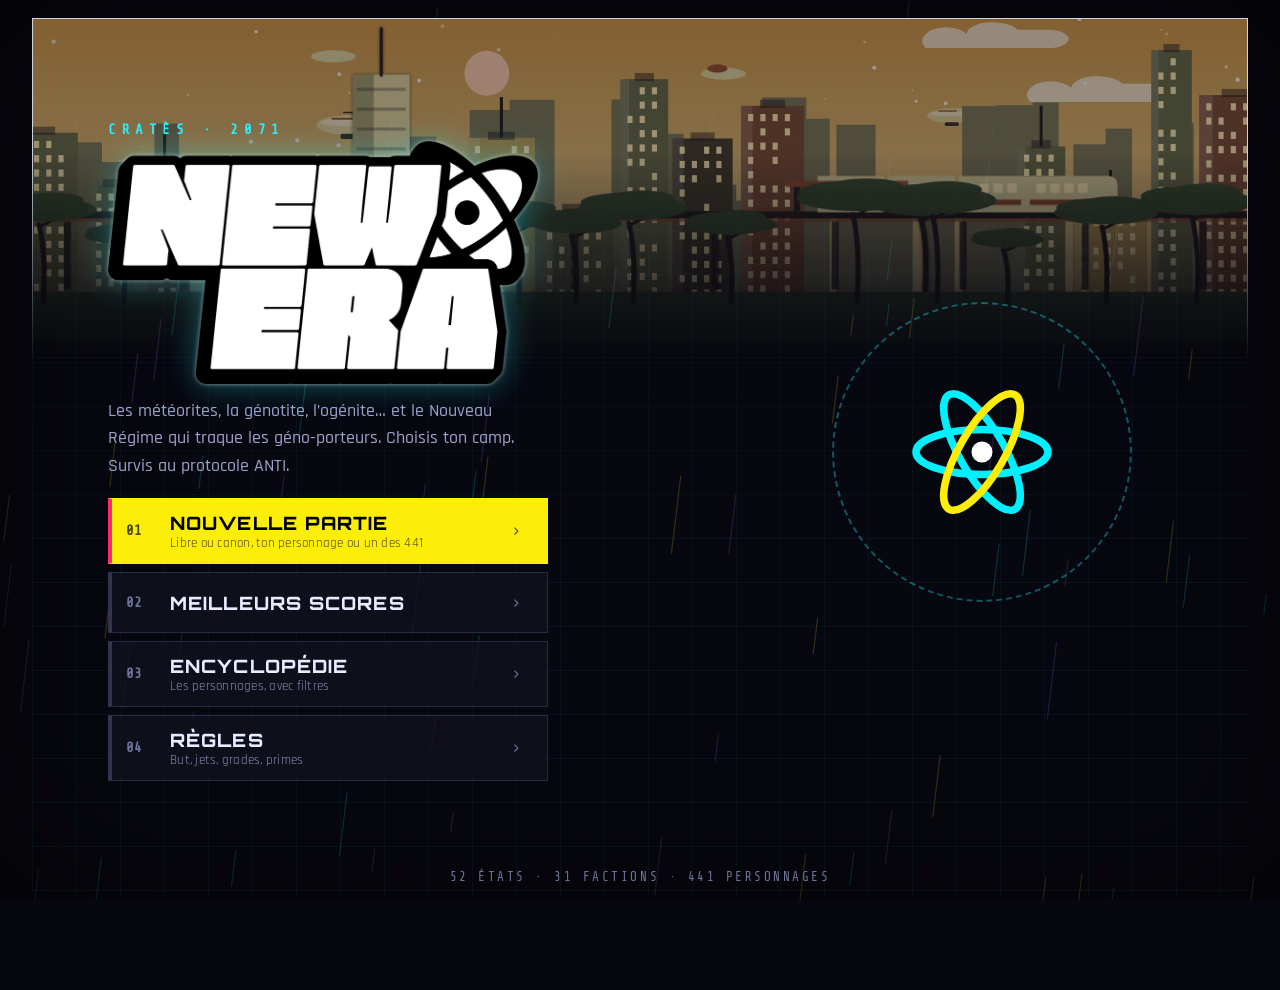
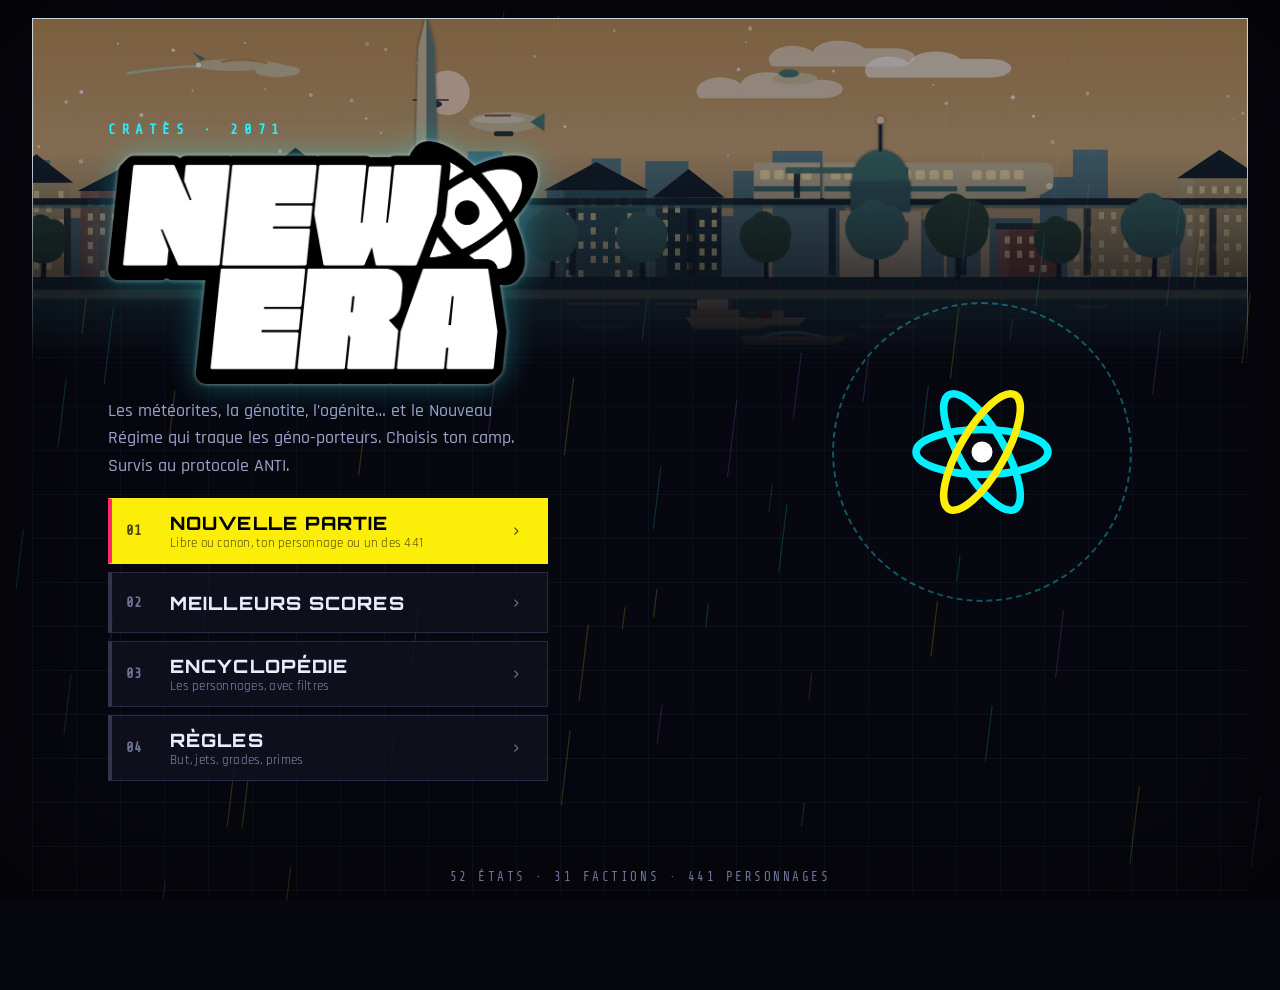
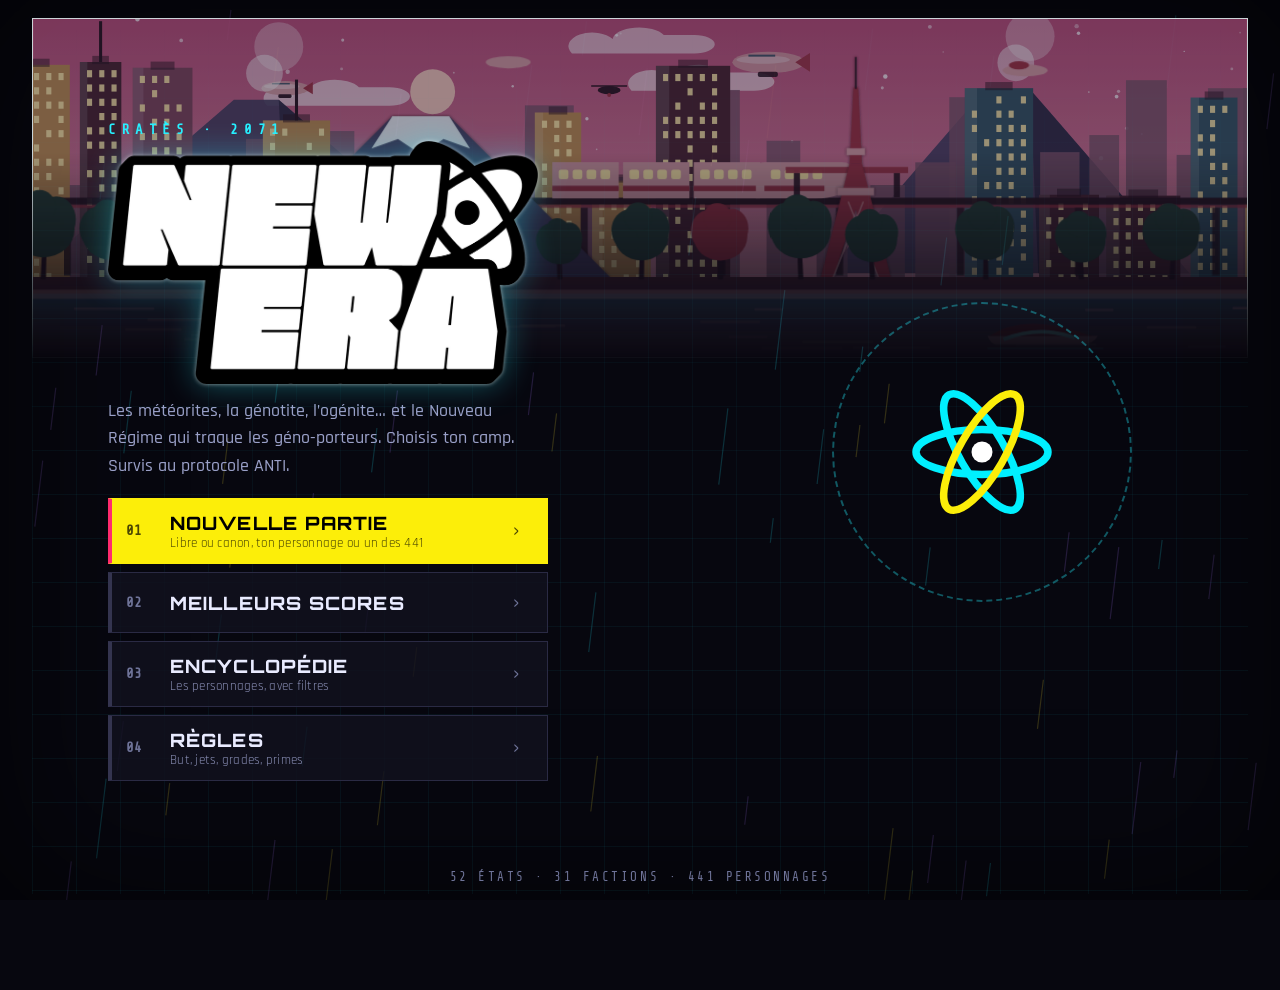
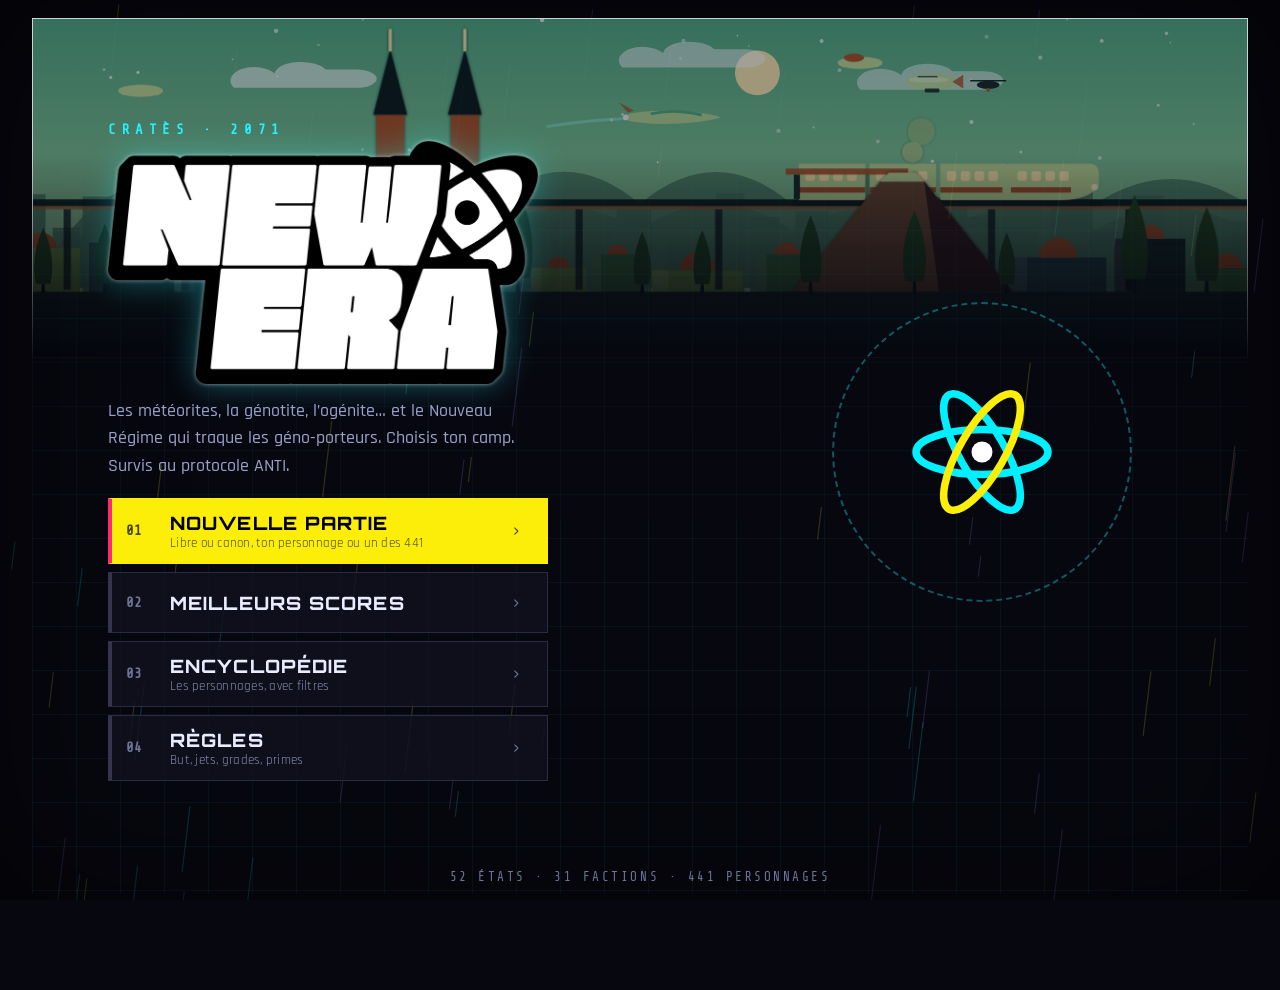
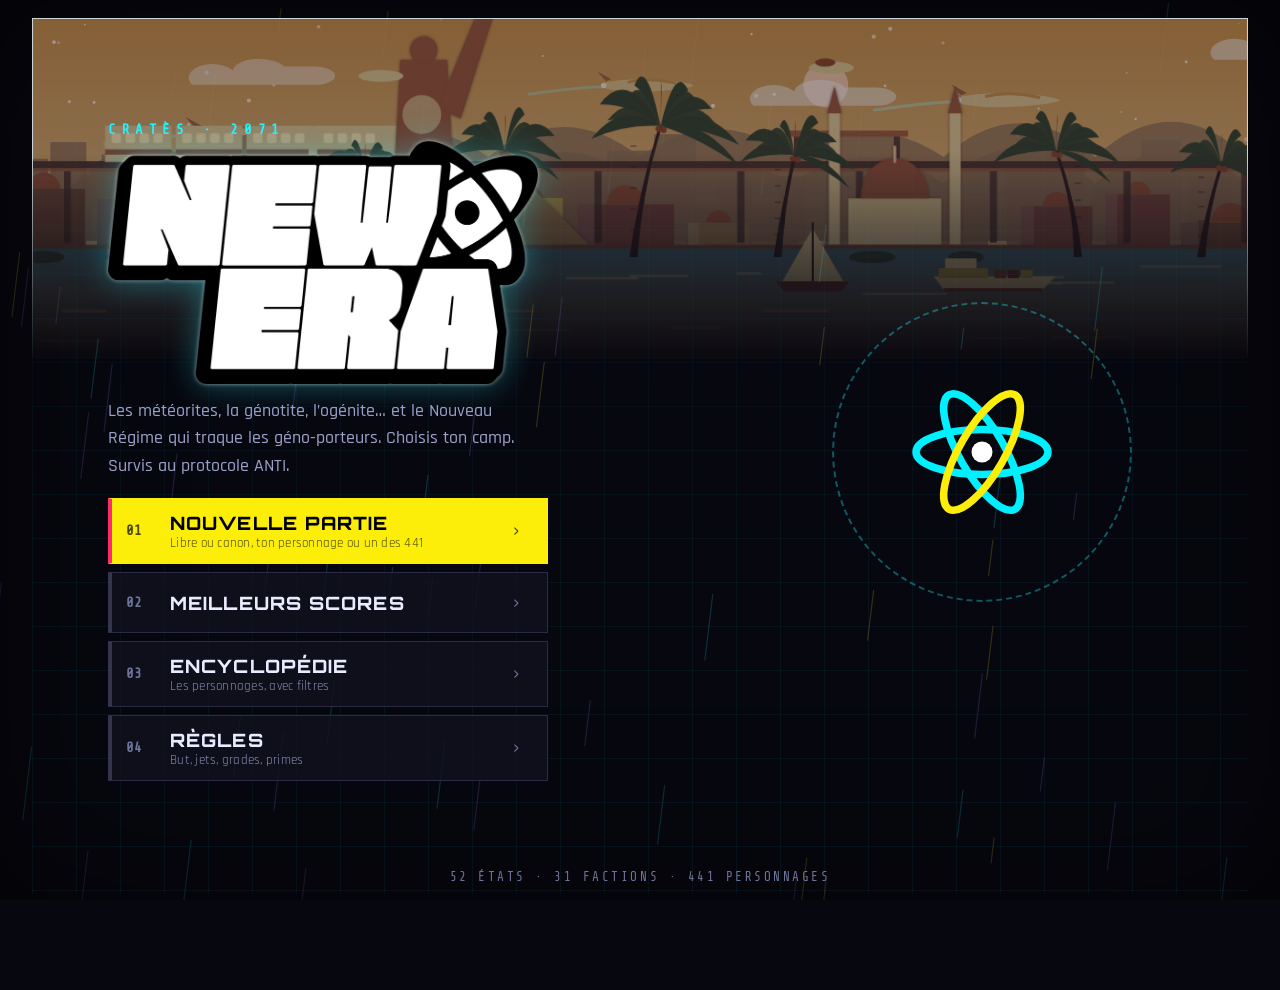
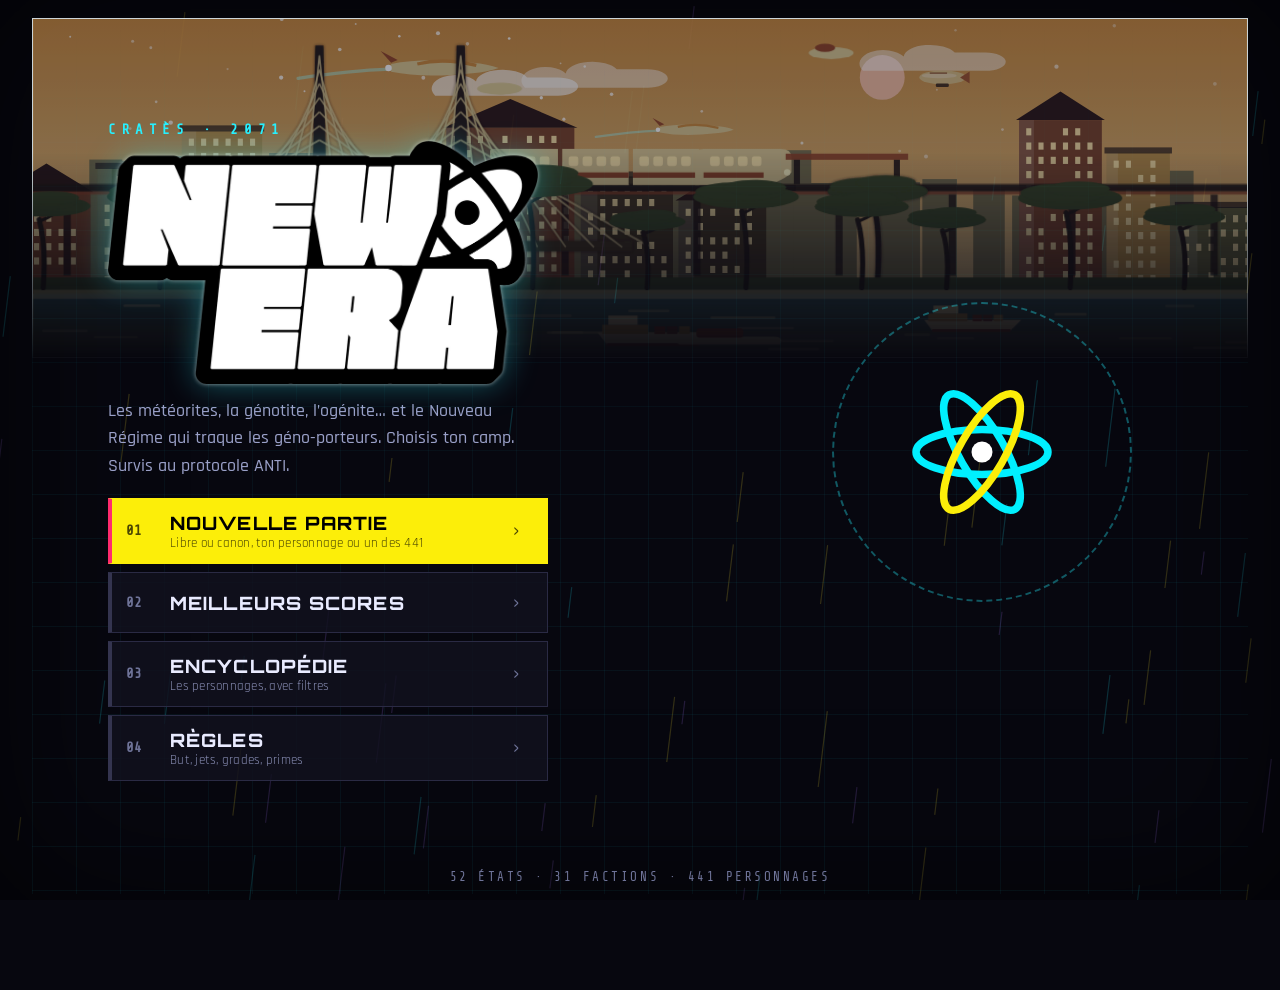
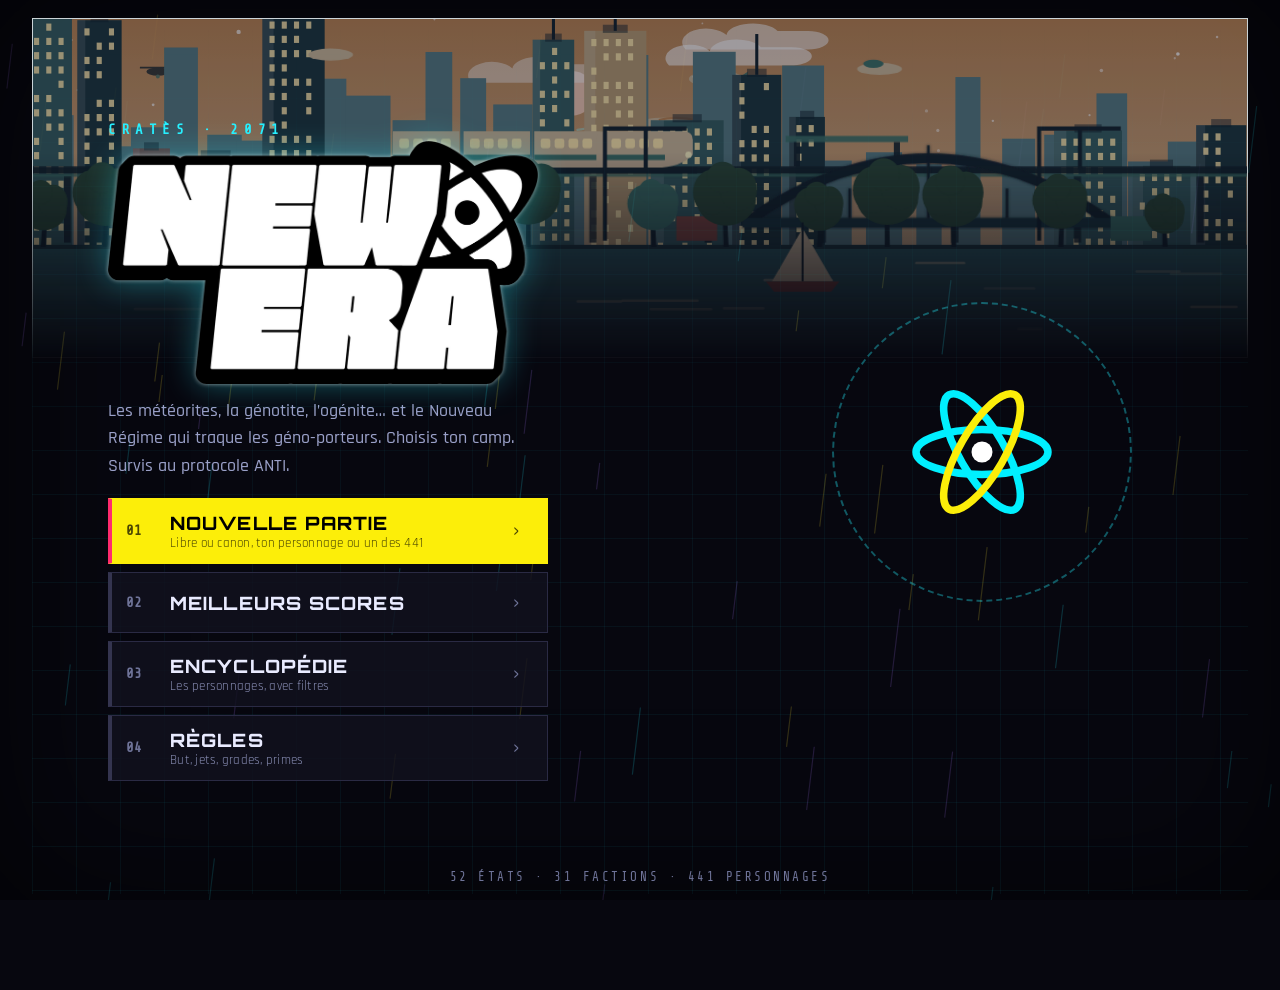
